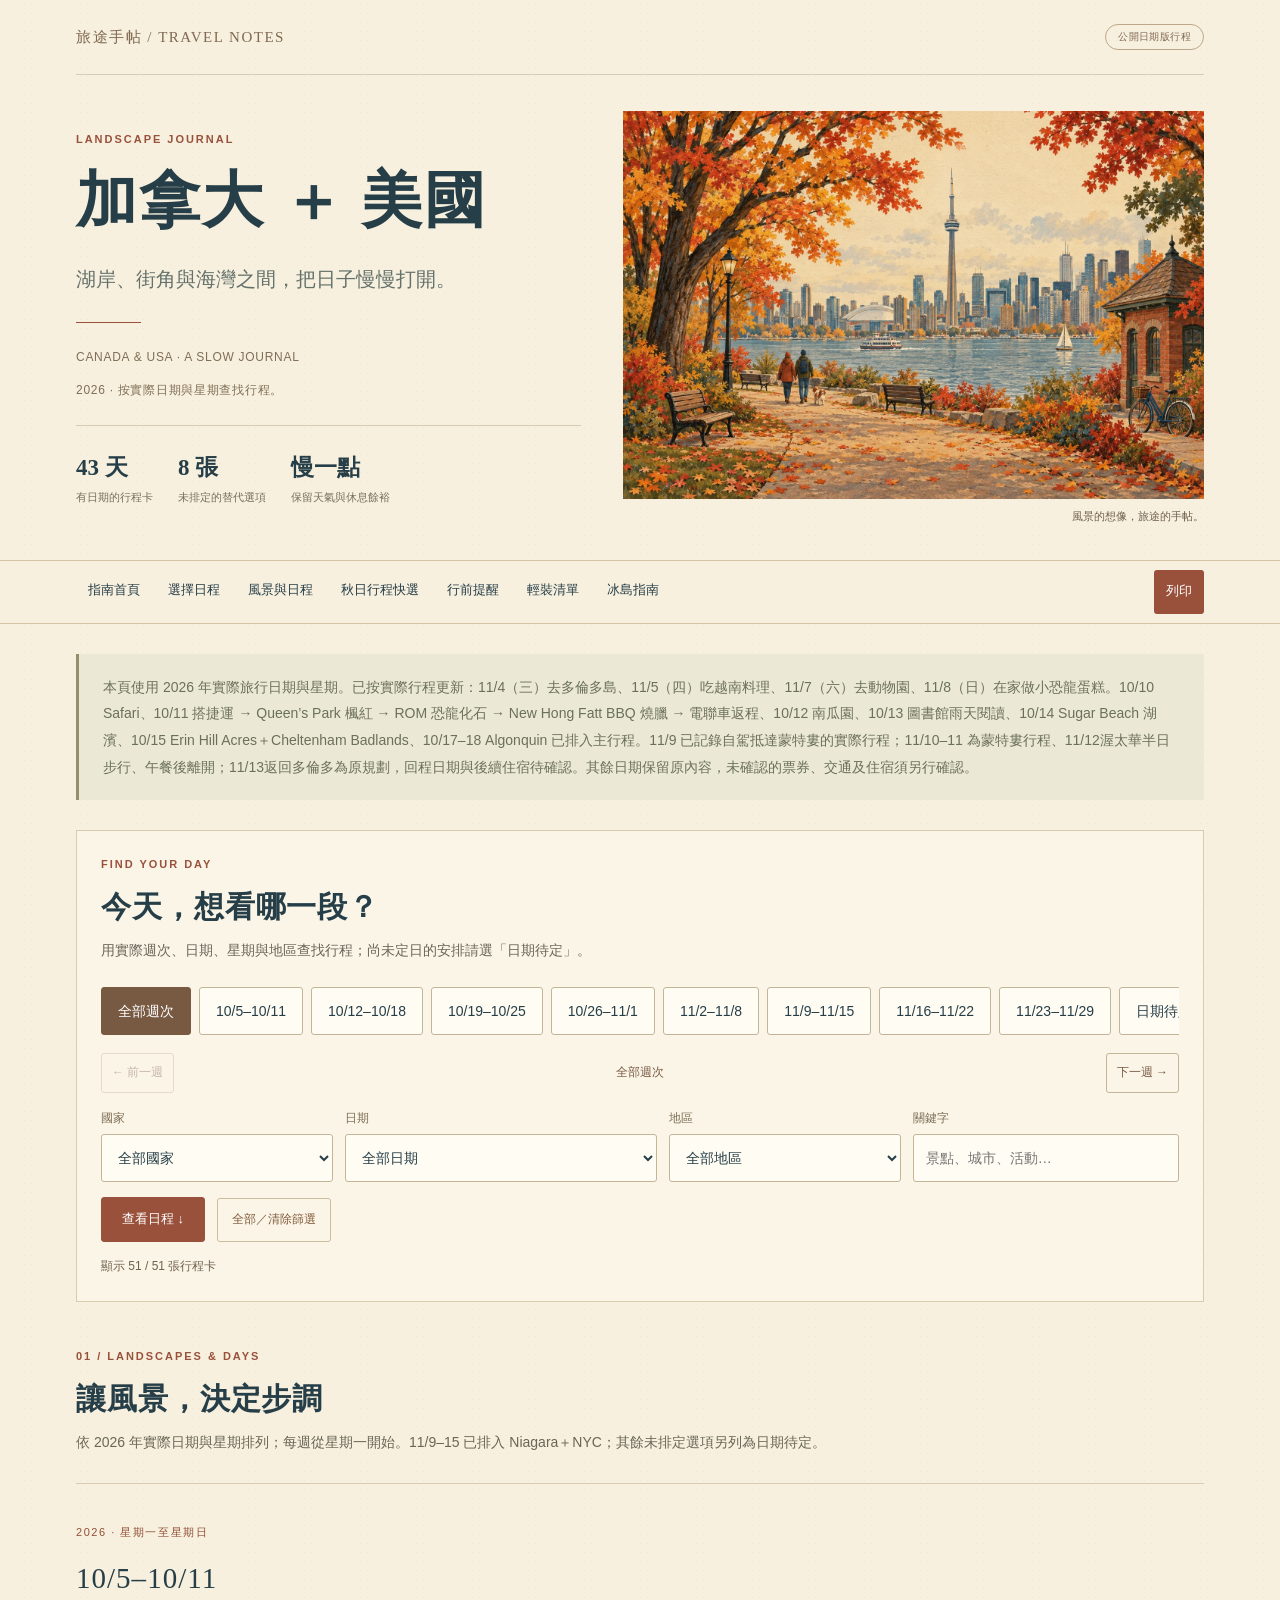
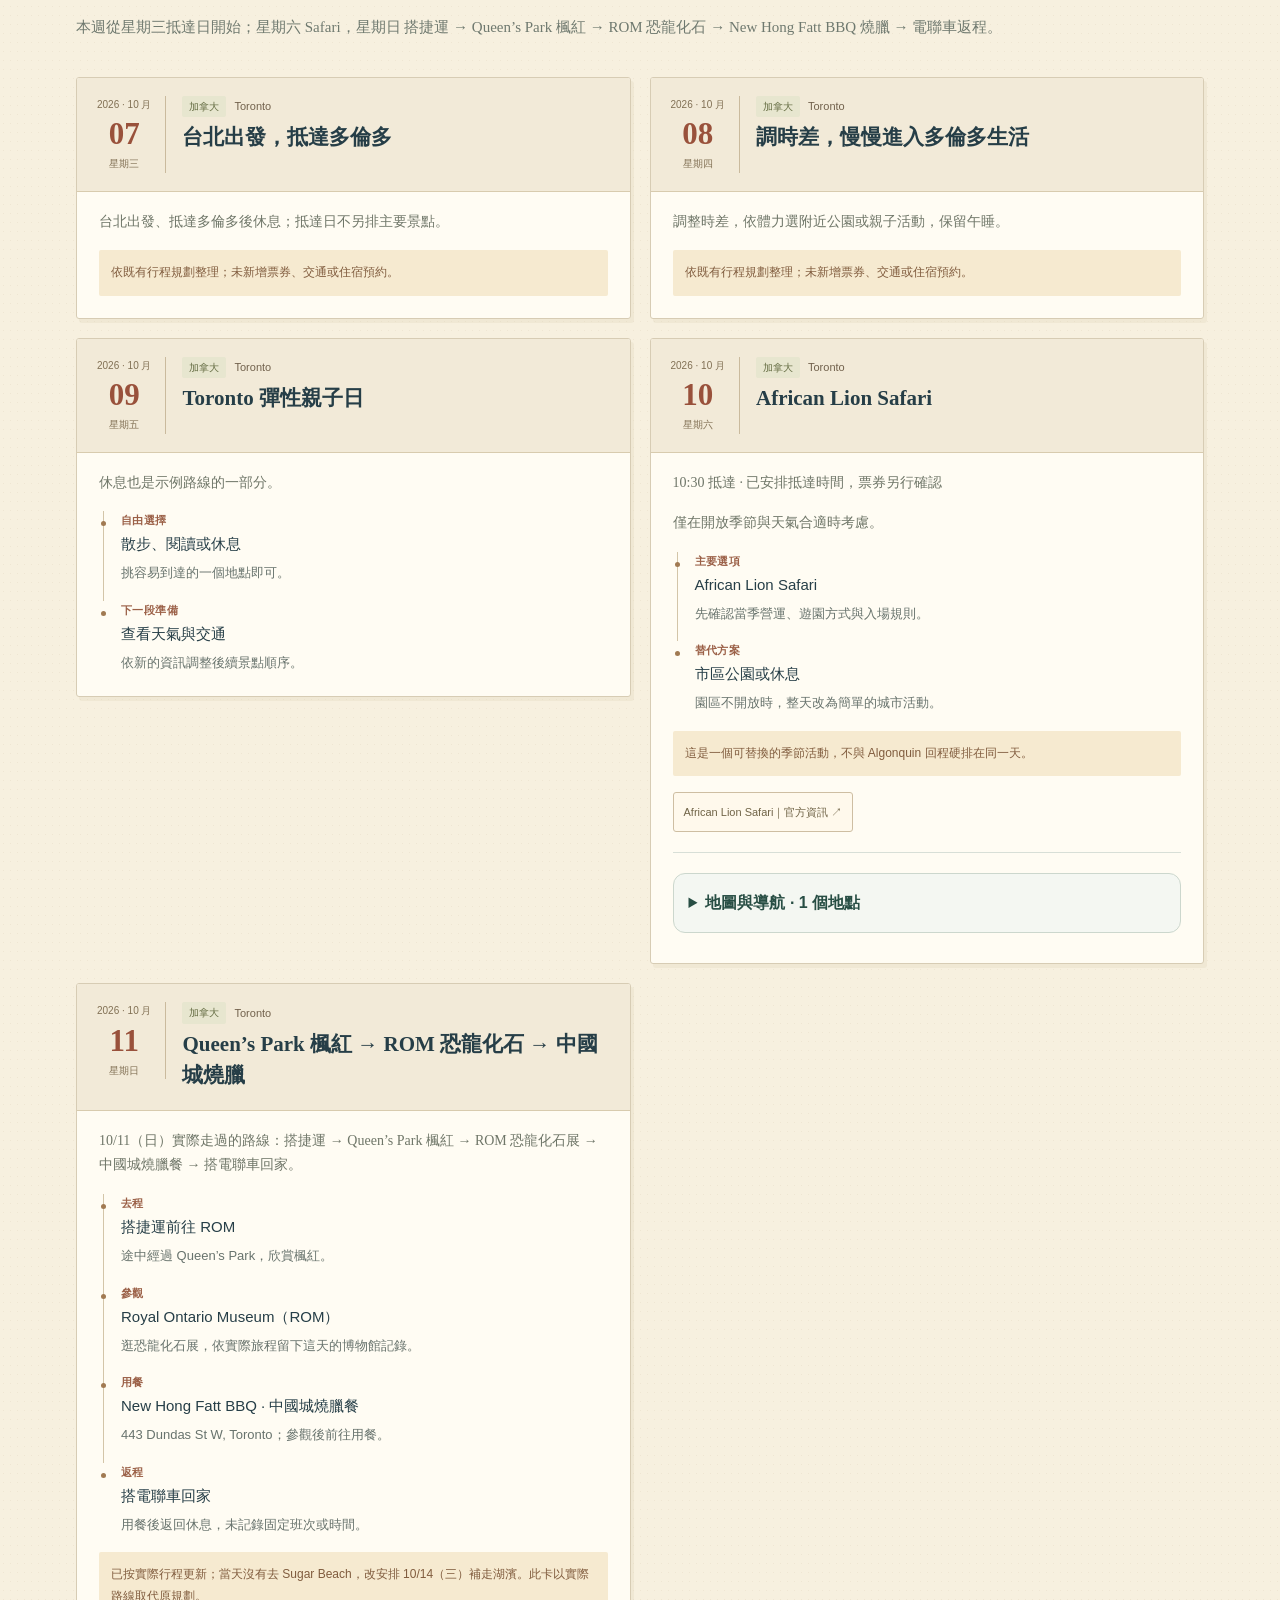
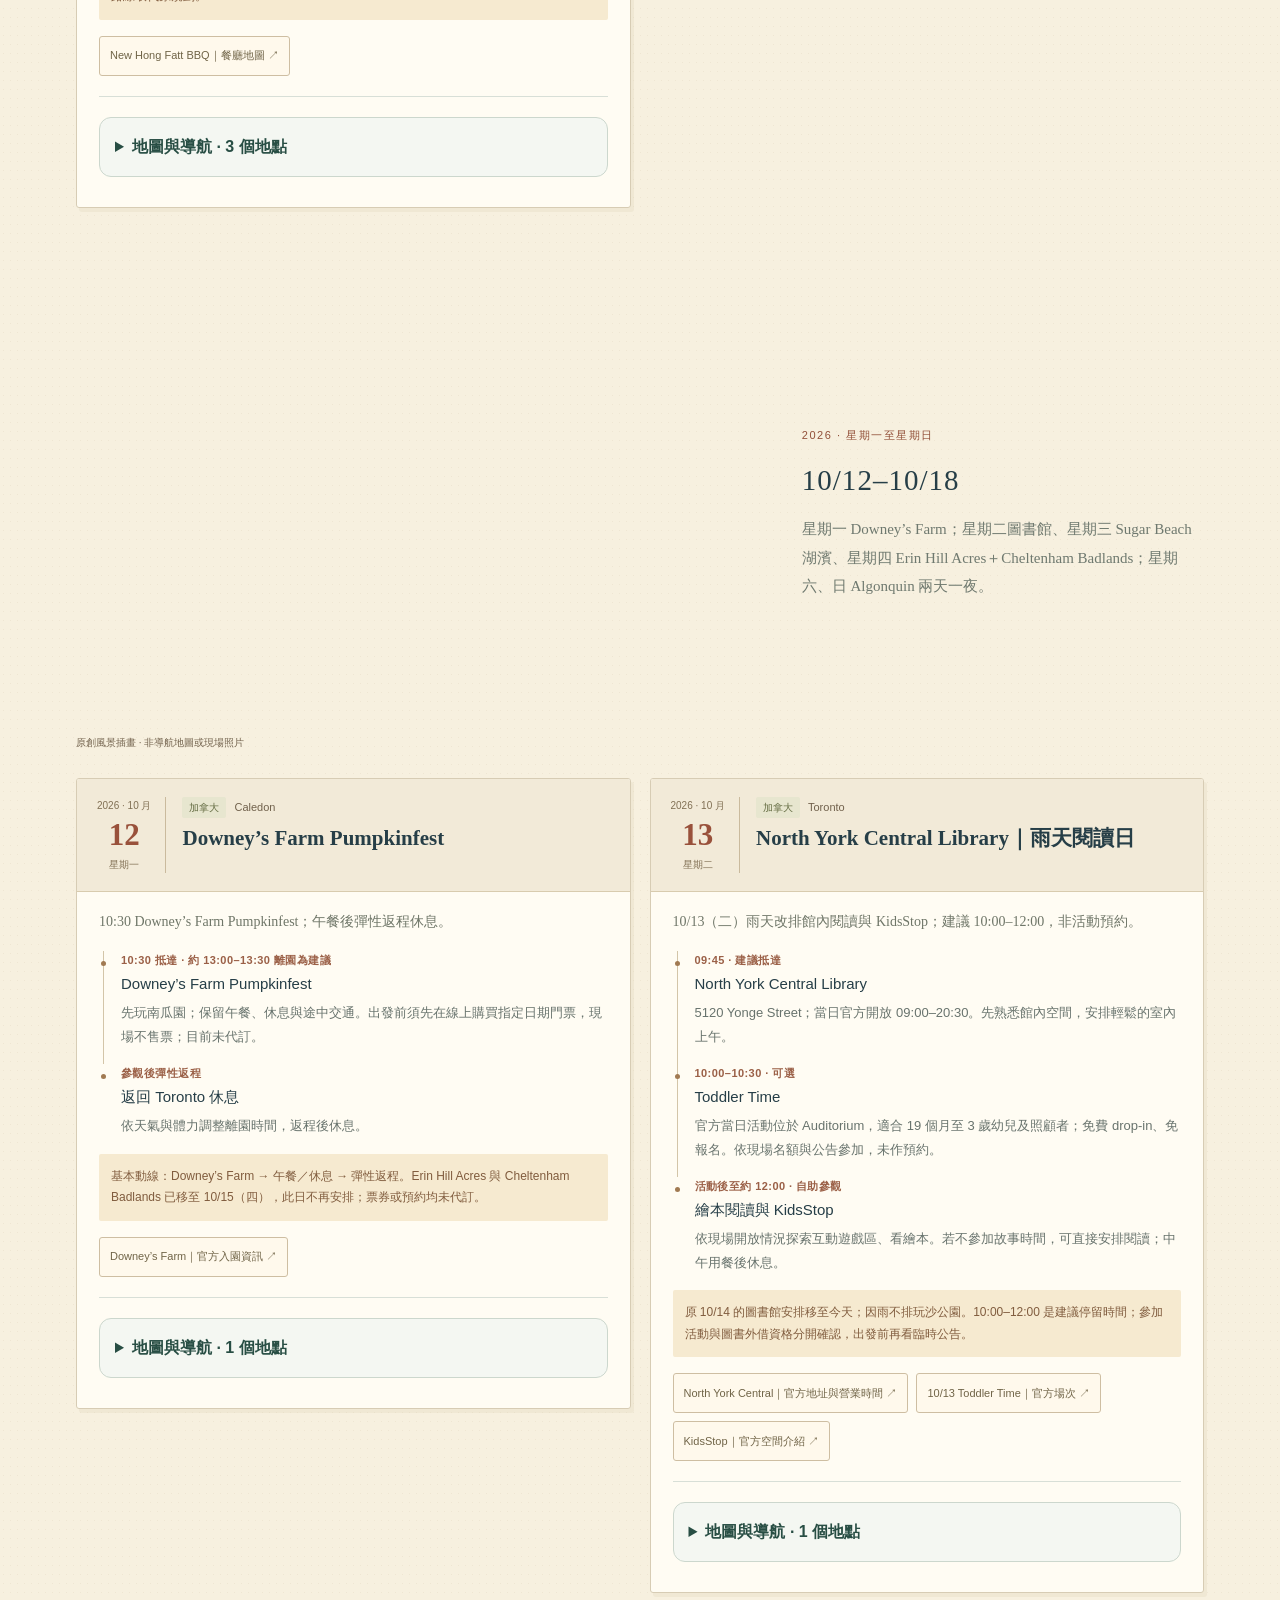
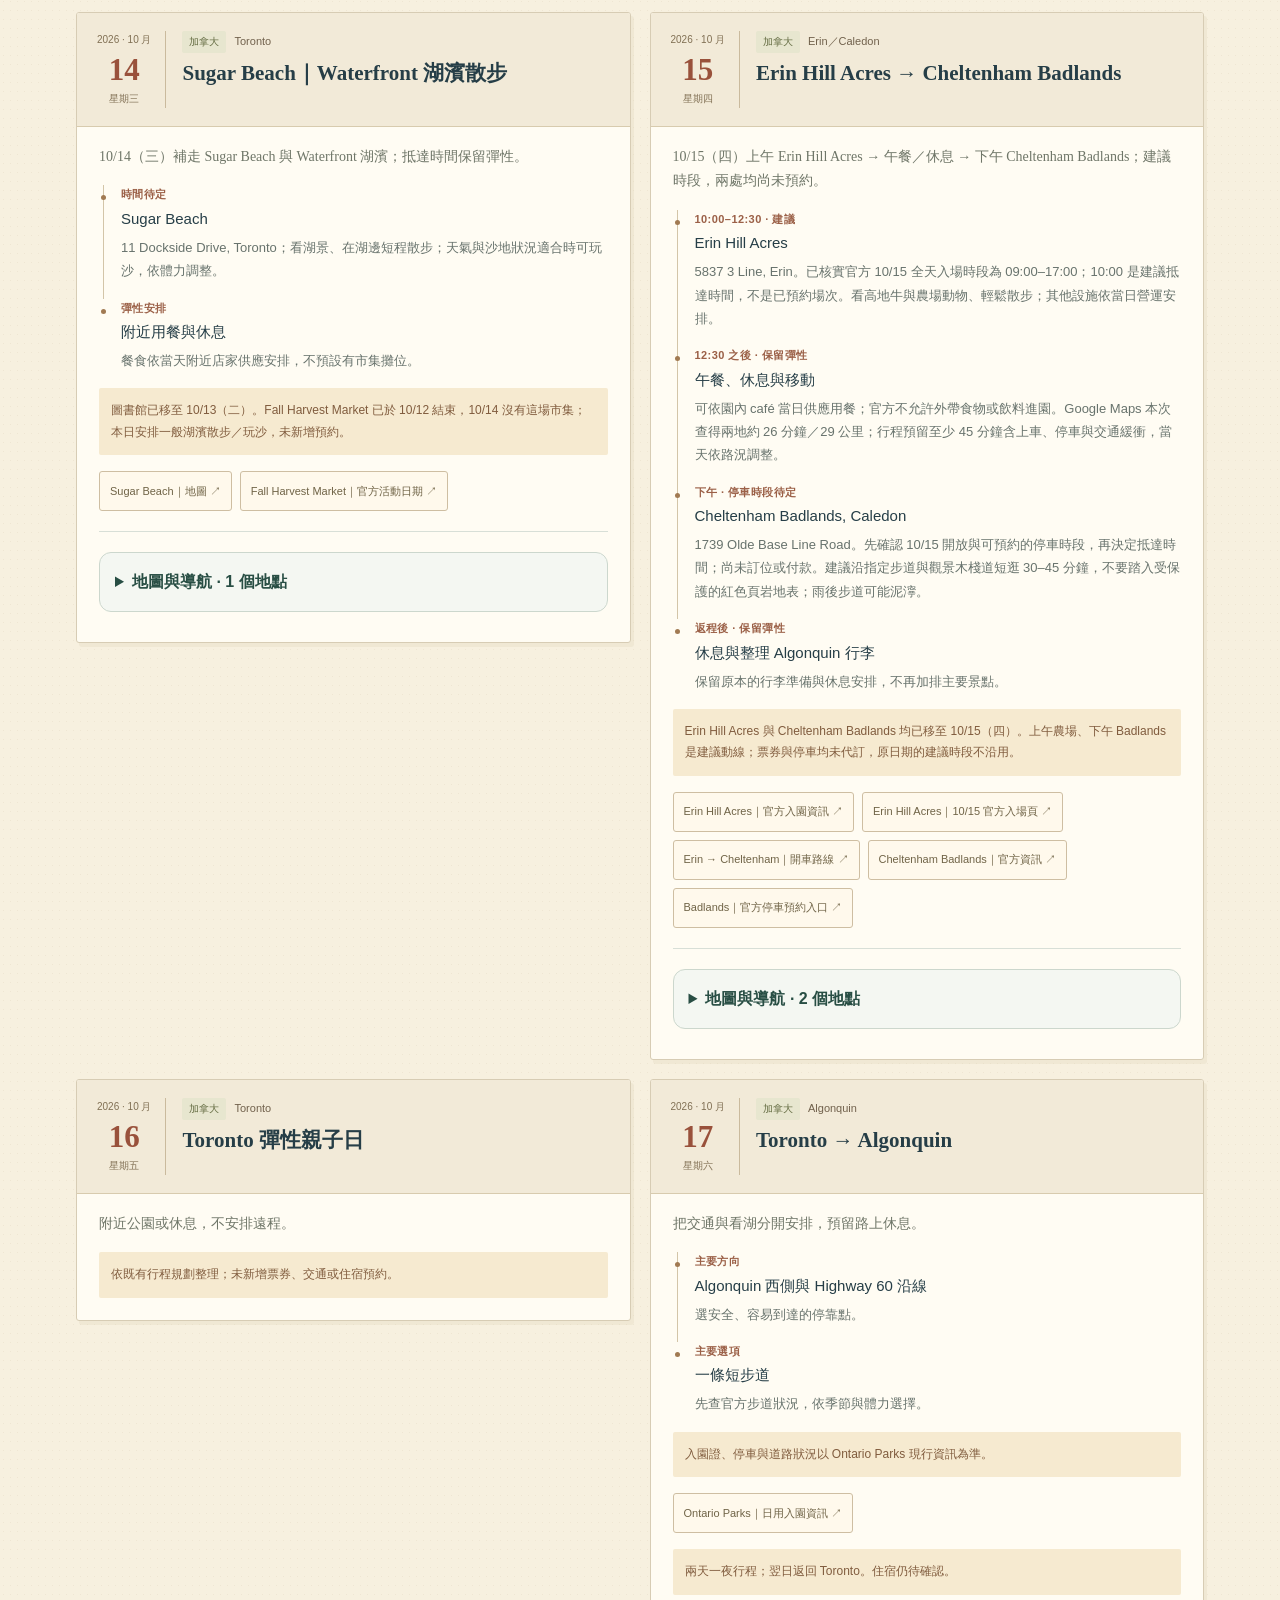
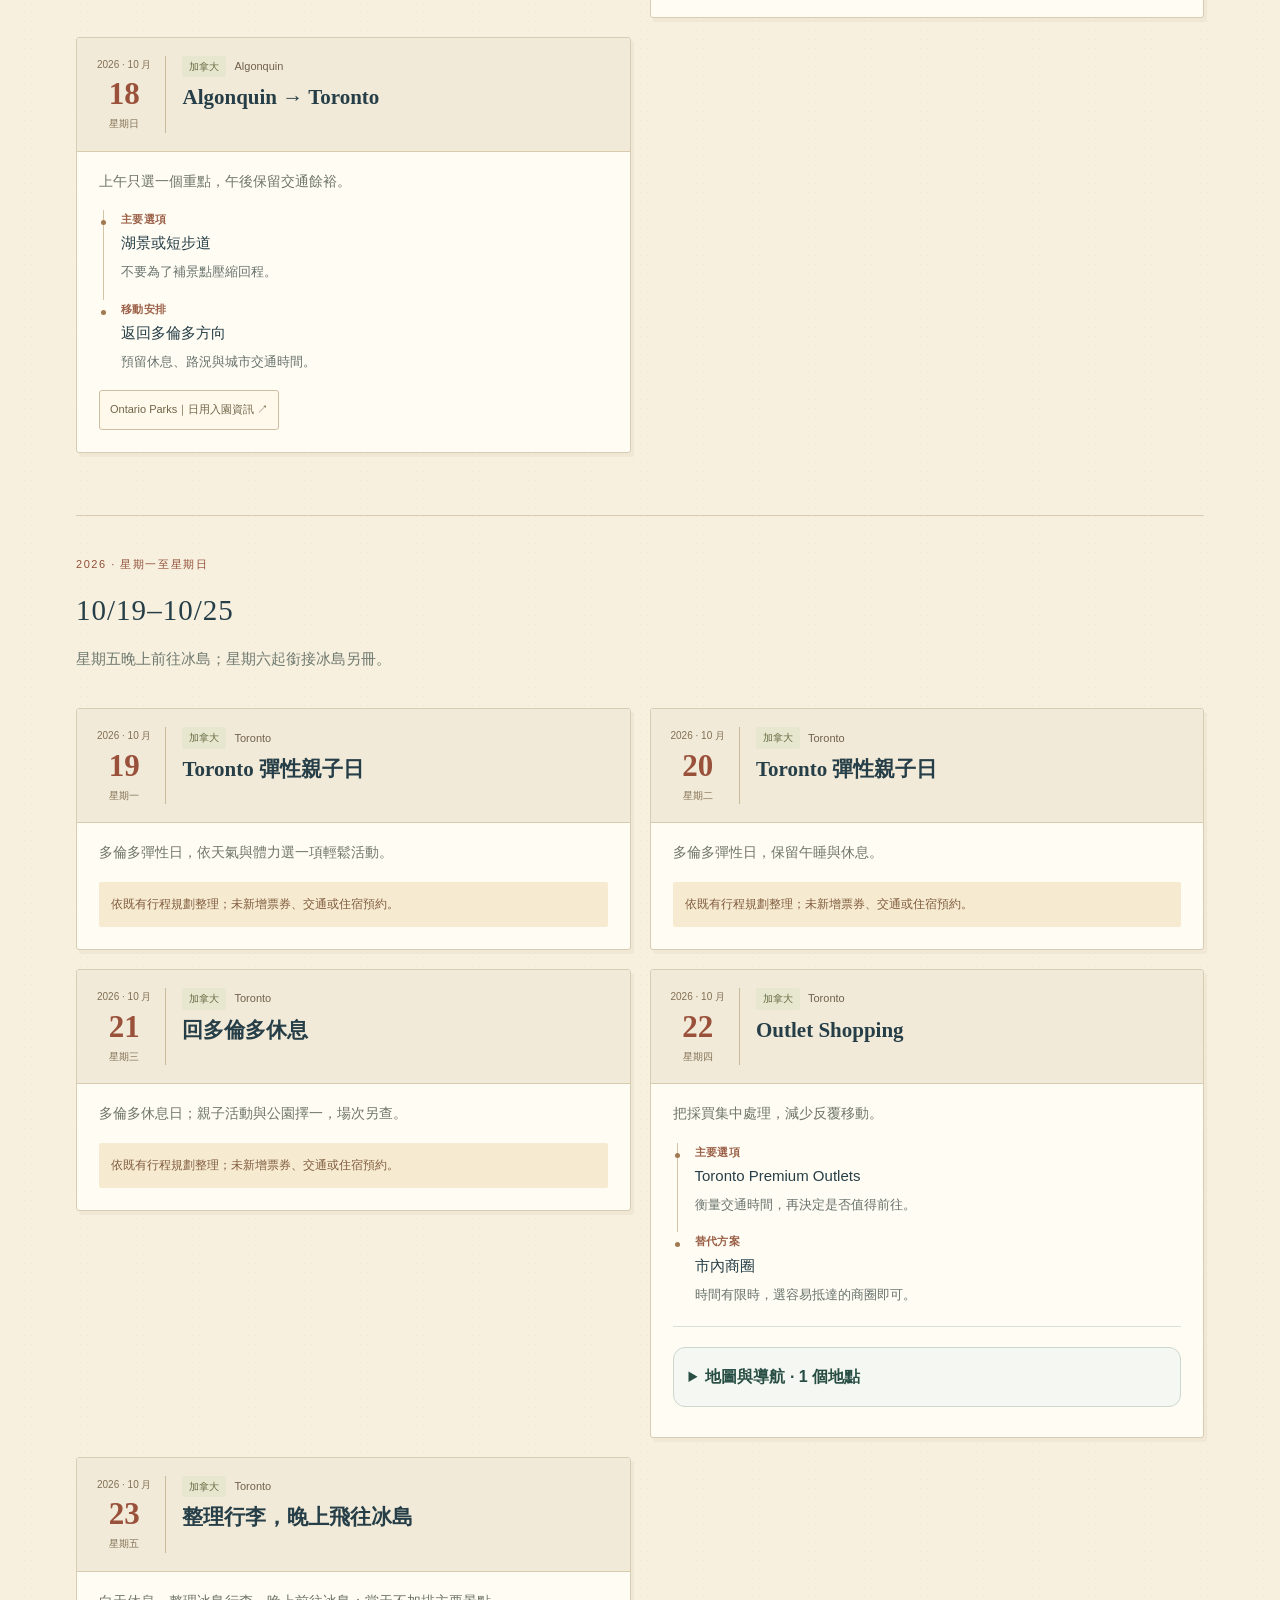
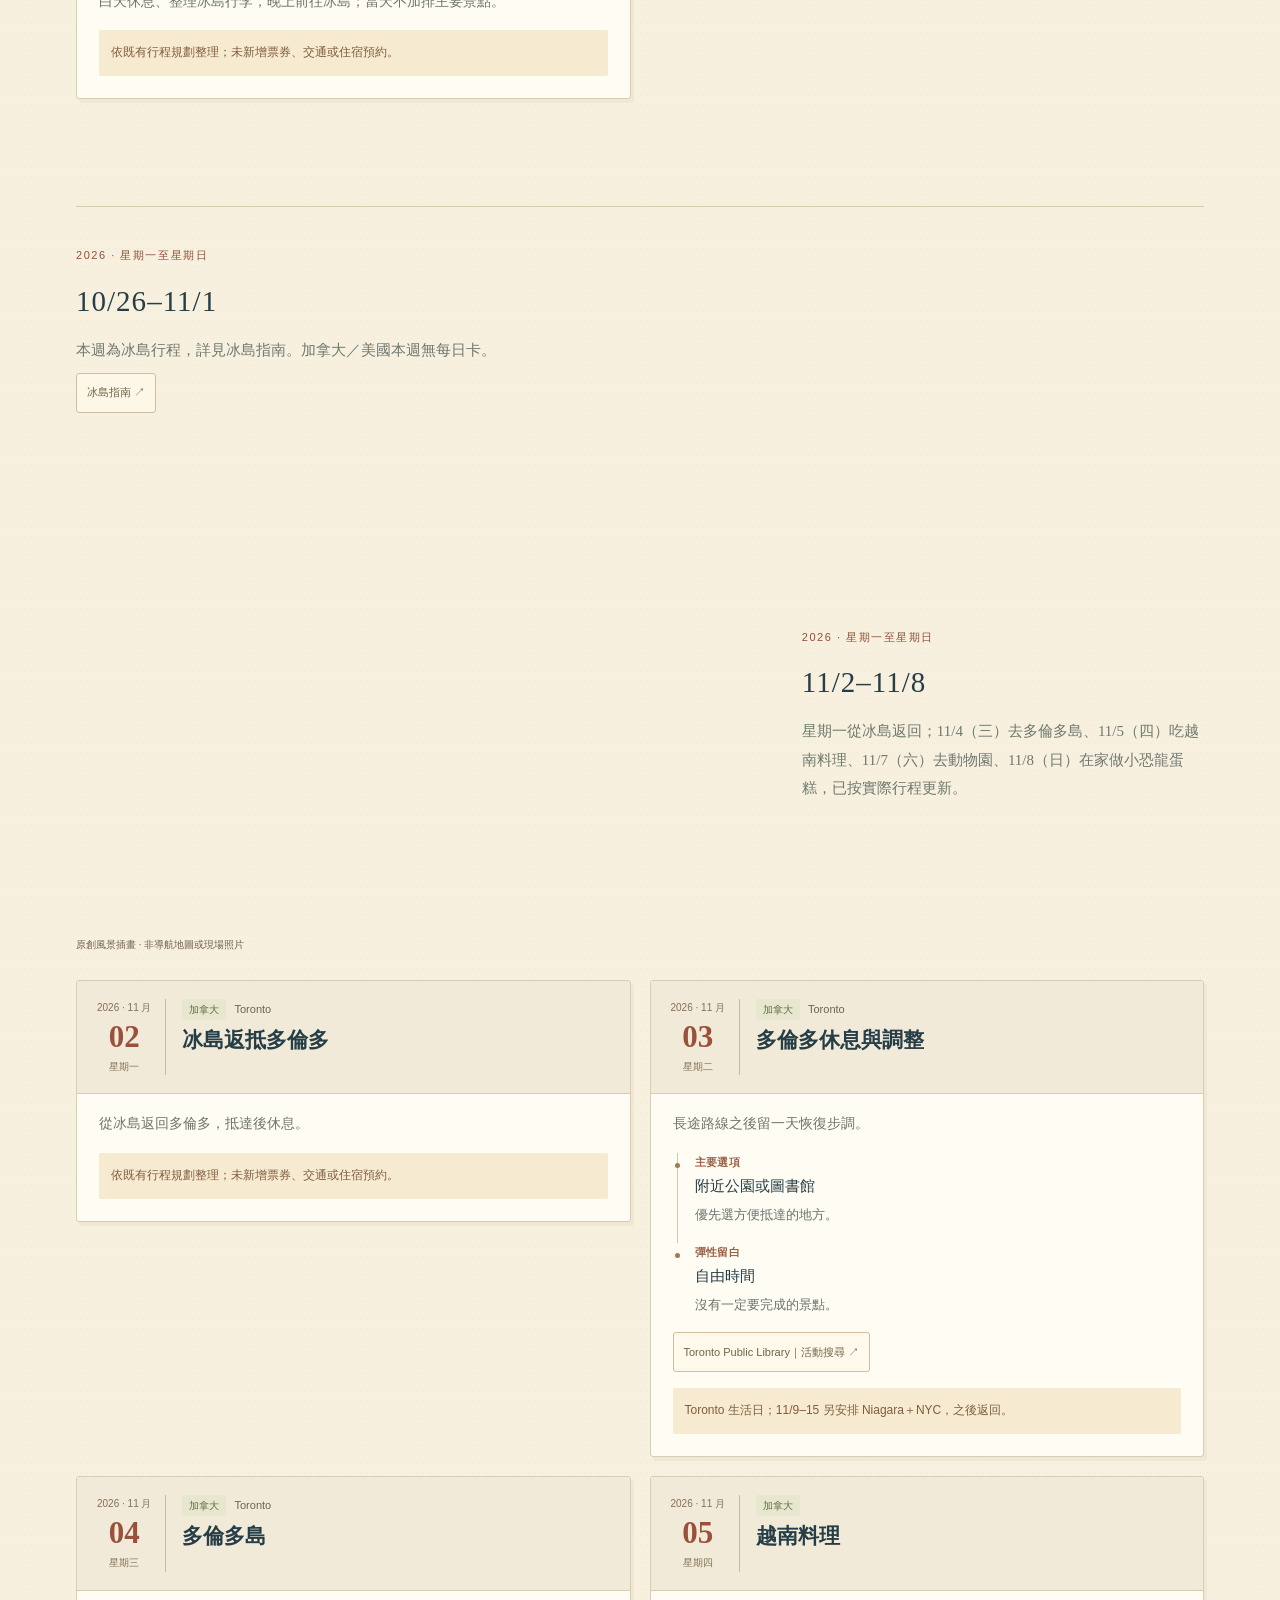
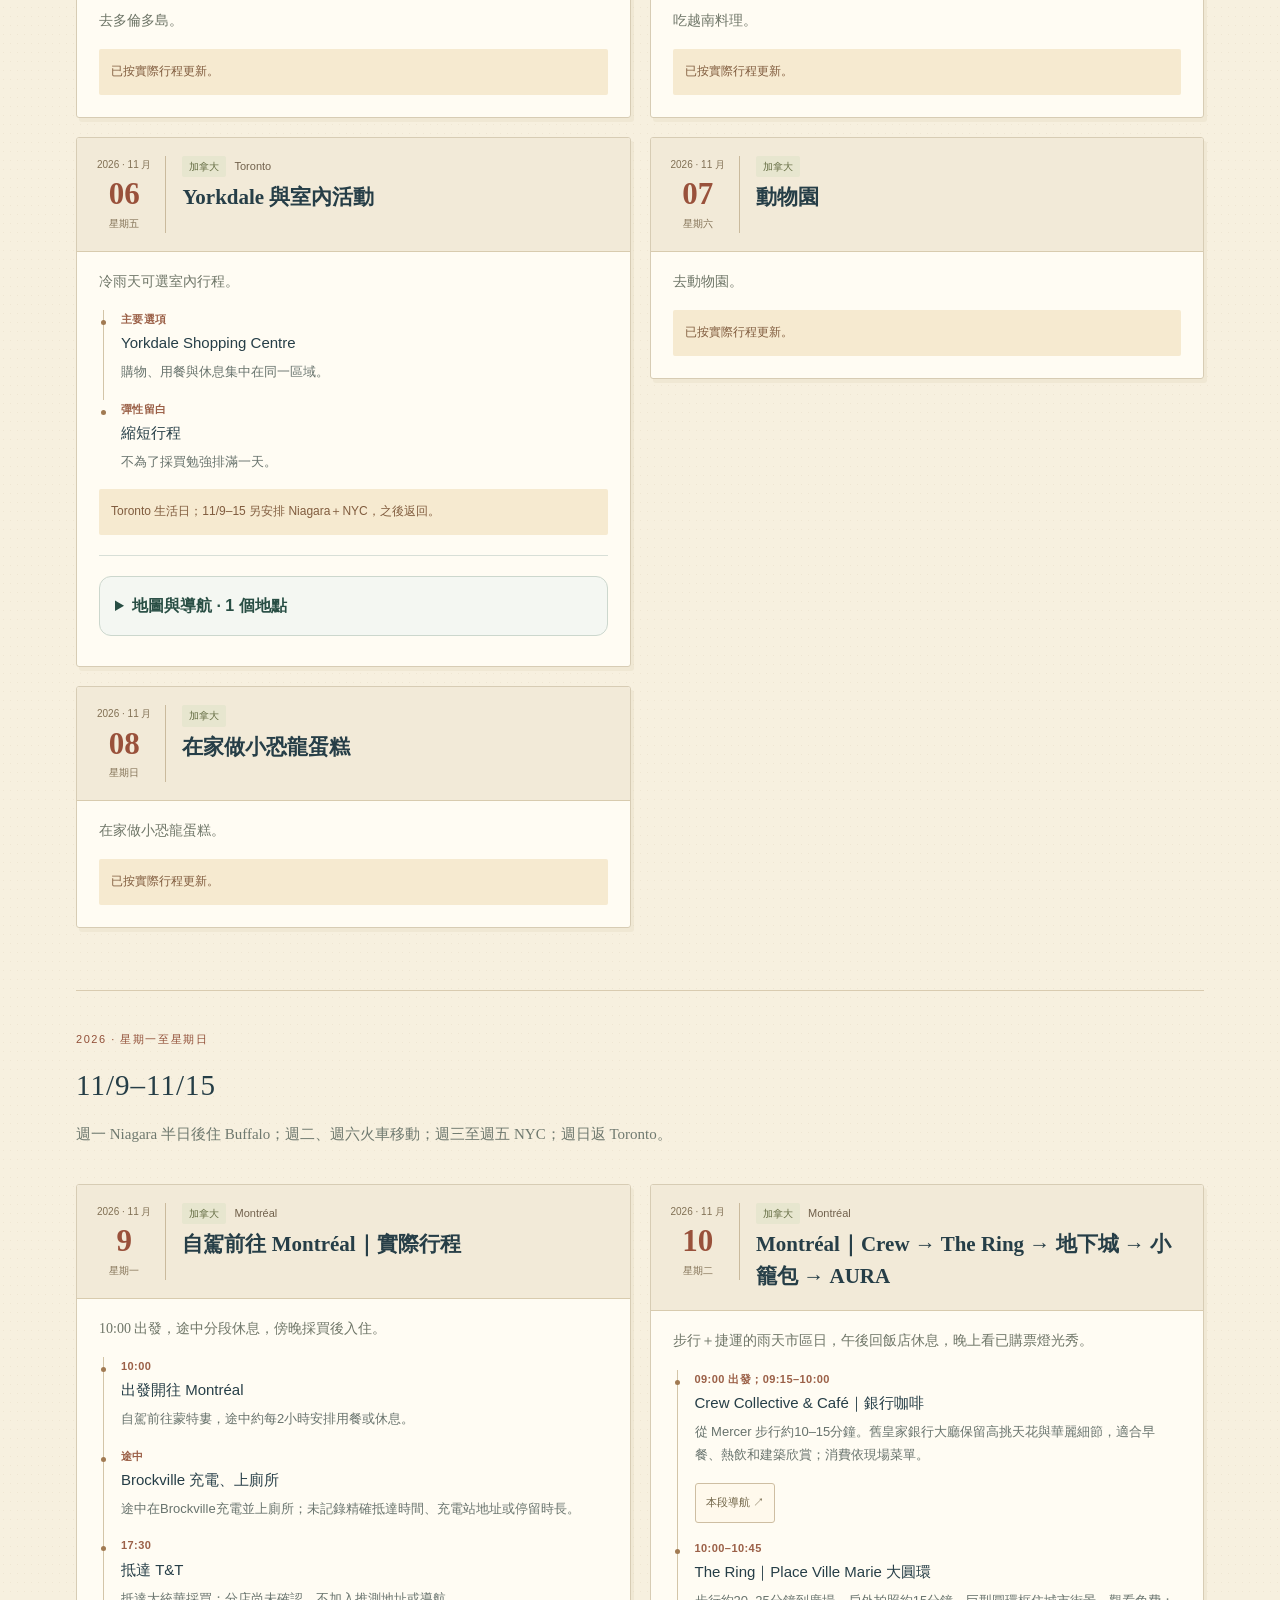
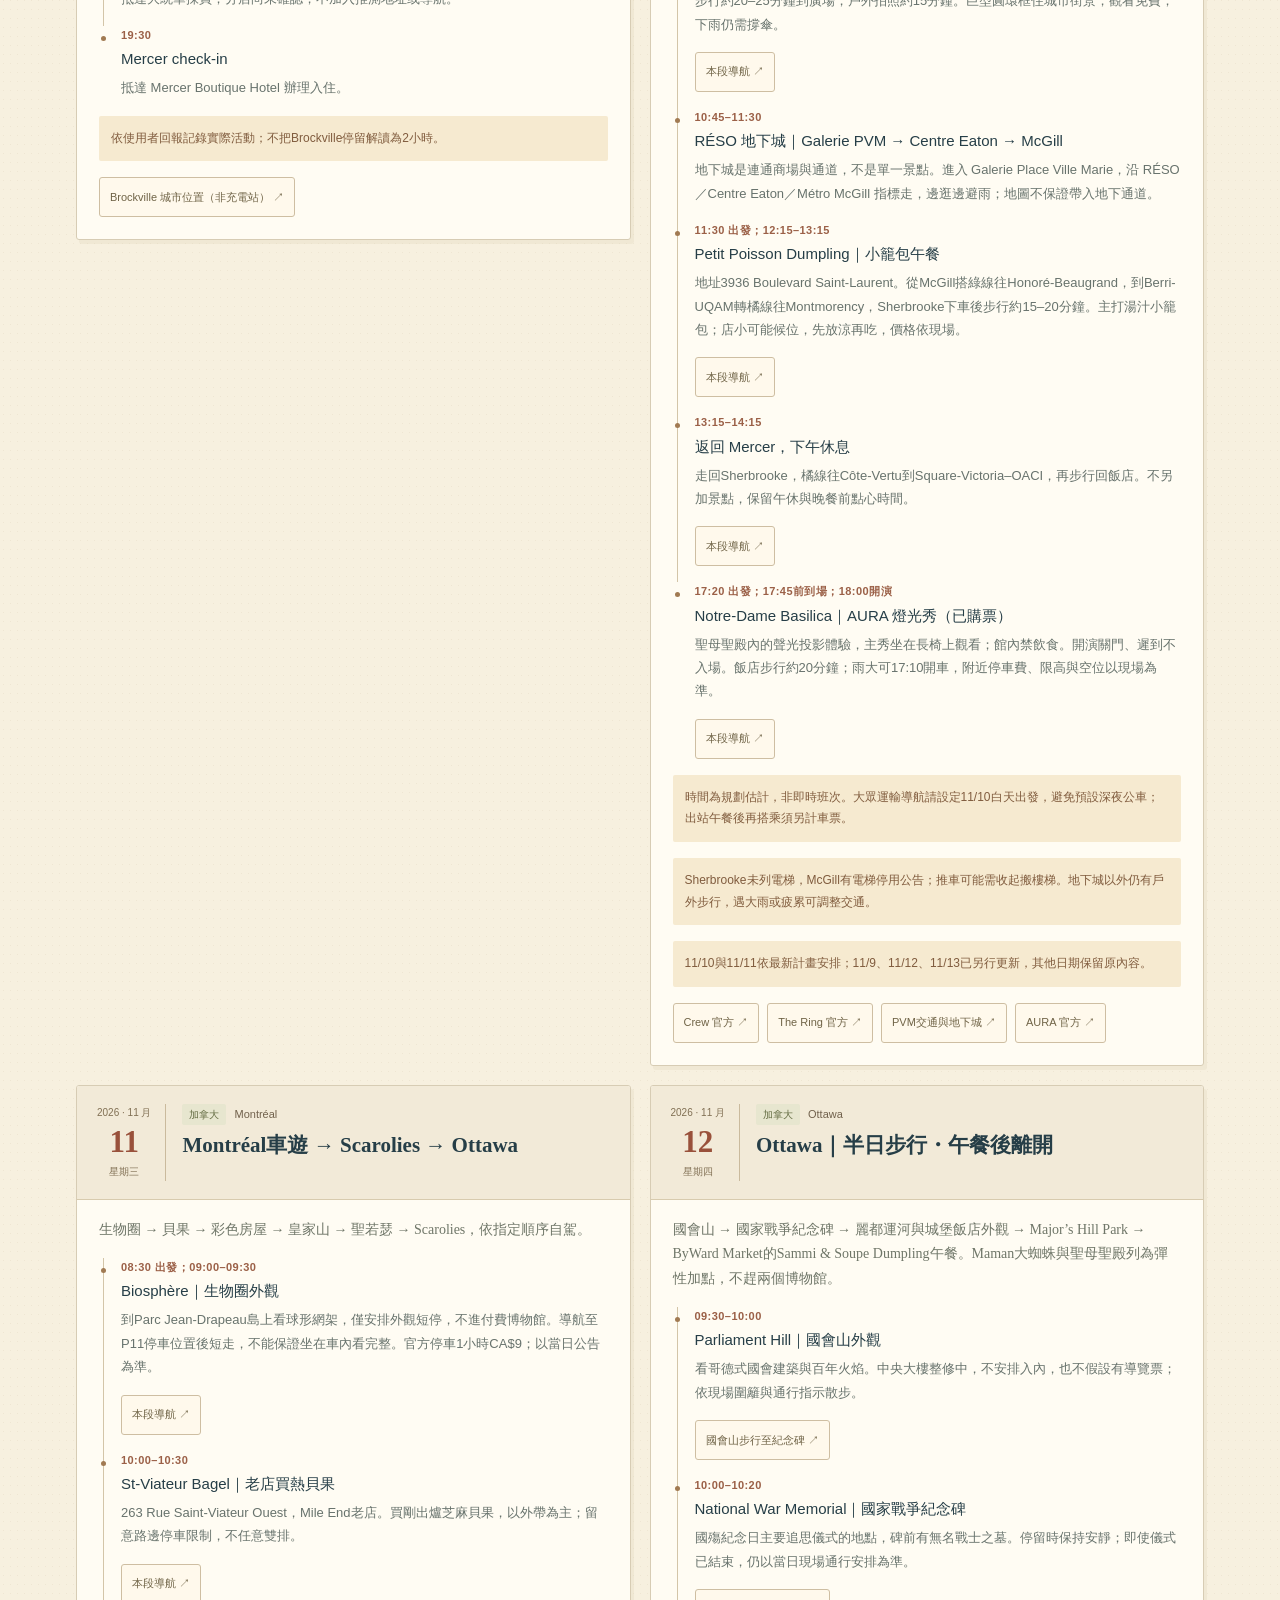
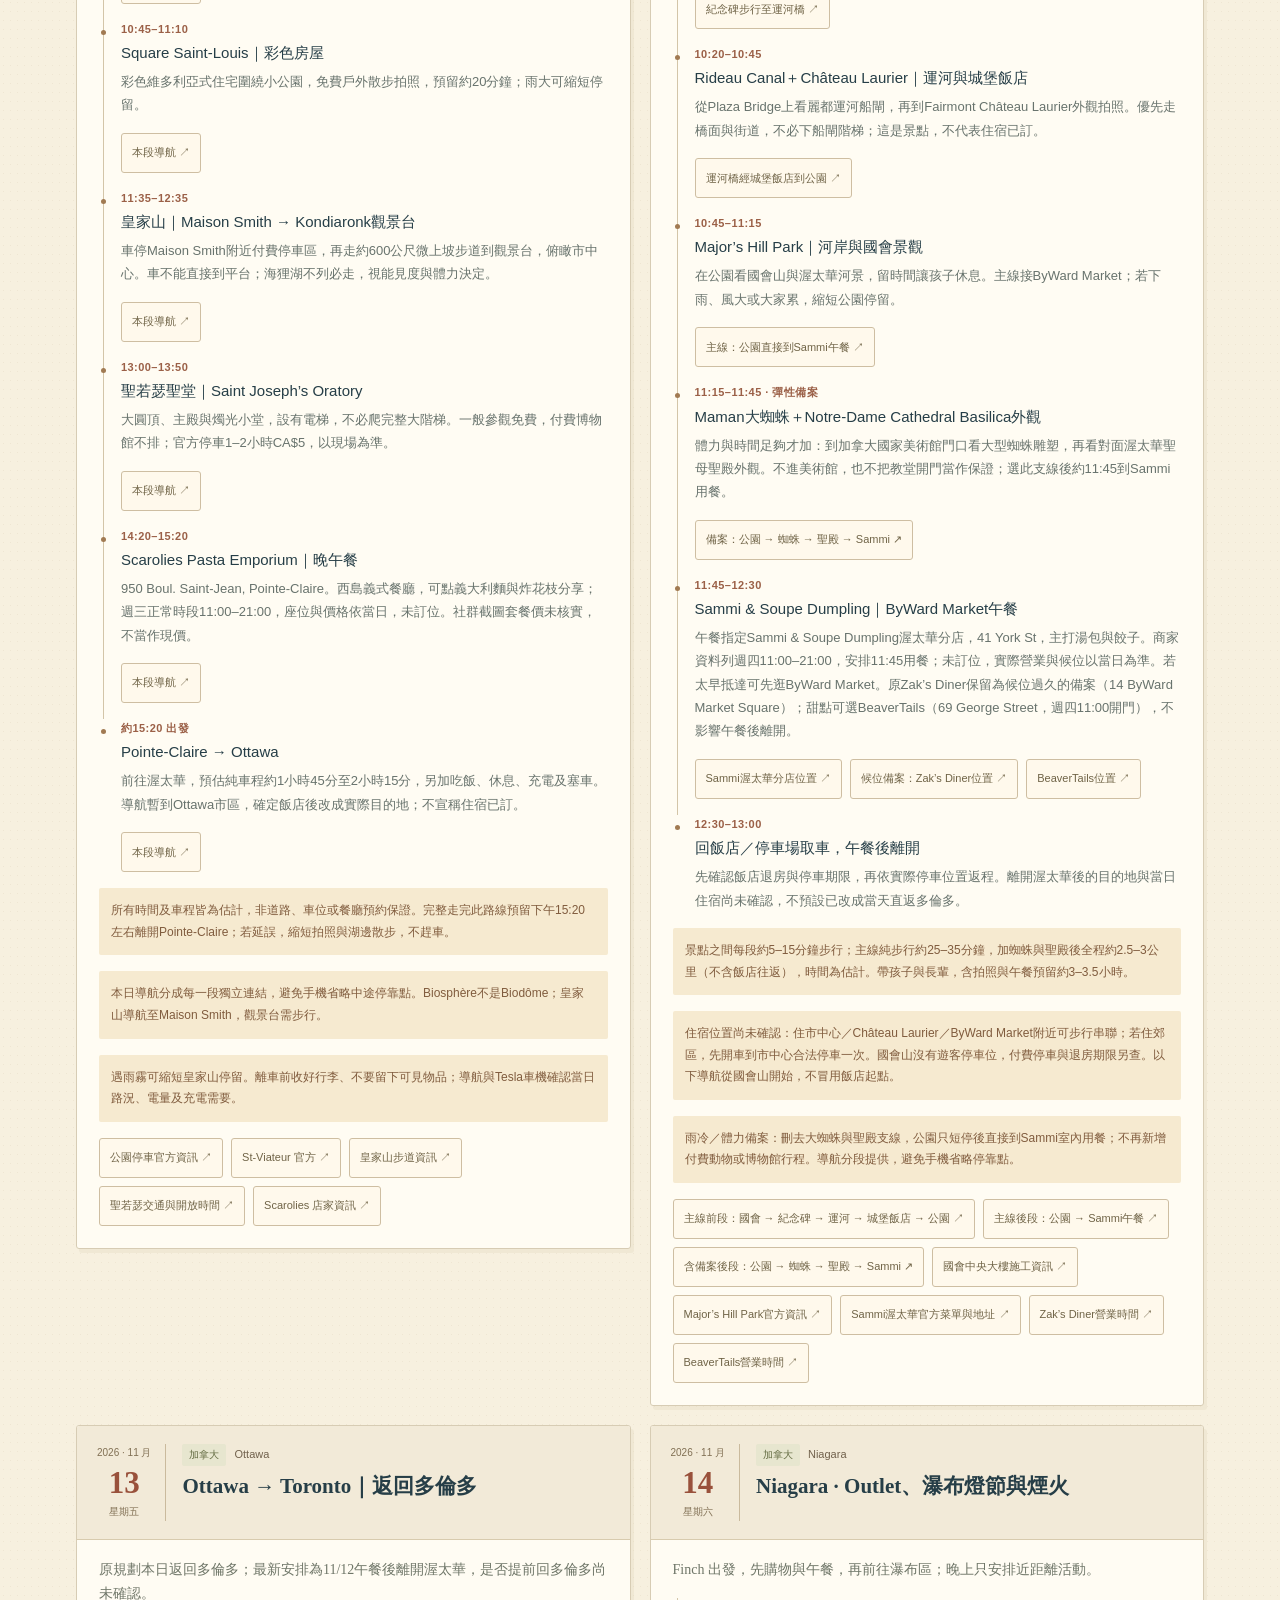
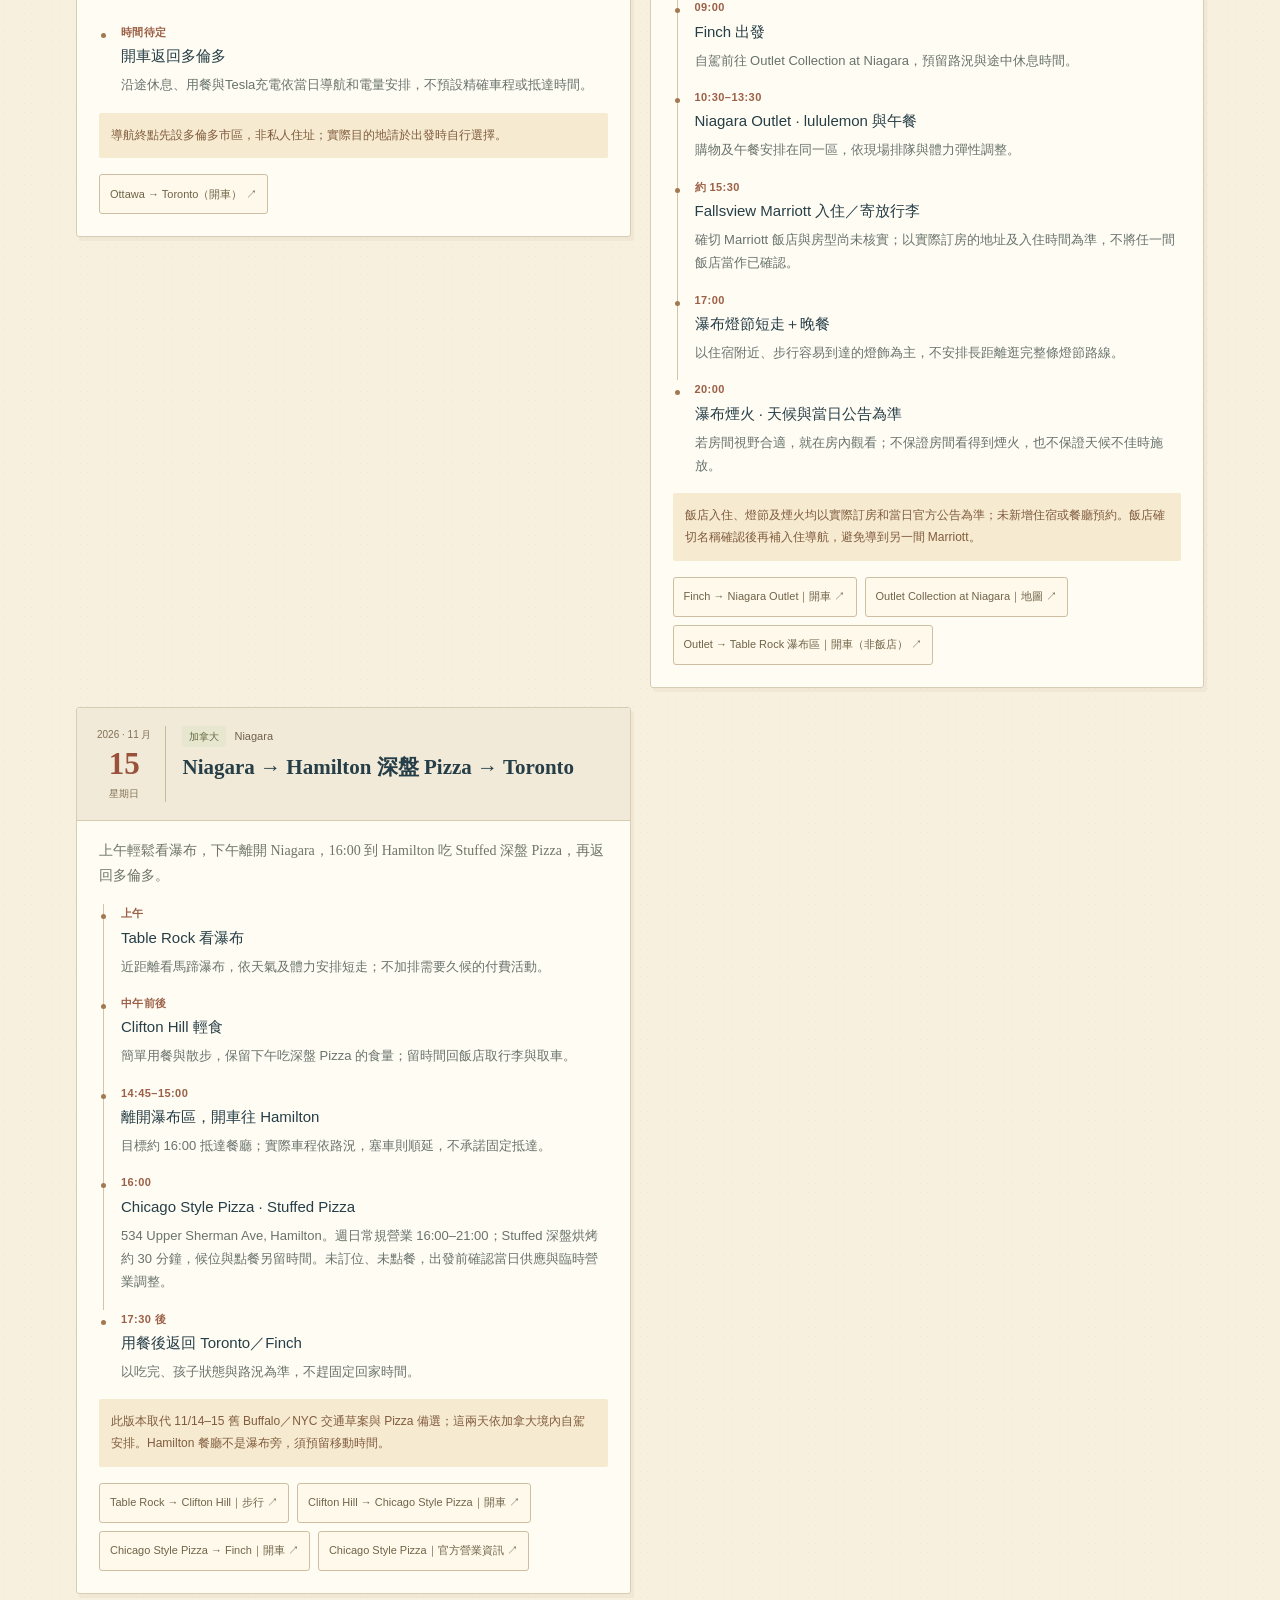
==== canada.html @ 225f6141 "Add Aberdeen transit directions and official hotpot link" ====
<!DOCTYPE html>
<html lang="zh-Hant"><head><meta charset="utf-8"><meta name="viewport" content="width=device-width,initial-scale=1"><meta name="color-scheme" content="light"><meta name="referrer" content="no-referrer"><meta http-equiv="Content-Security-Policy" content="default-src 'none'; style-src 'self'; script-src 'self'; img-src 'self'; connect-src 'none'; form-action 'none'; base-uri 'none'; object-src 'none'; frame-src https://maps.google.com https://www.google.com"><title>加拿大 ＋ 美國｜旅途手帖</title><meta name="description" content="加拿大與美國行程，按實際日期、星期及待定安排呈現。"><link rel="stylesheet" href="assets/site.css?v=20261011-map1"></head><body data-guide="canada" data-calendar="true"><a class="skip" href="#days">跳到每日行程</a><header class="wrap"><div class="masthead"><a href="index.html">旅途手帖 / TRAVEL NOTES</a><span class="privacy">公開日期版行程</span></div><div class="hero"><div><p class="eyebrow">LANDSCAPE JOURNAL</p><h1>加拿大 ＋ 美國</h1><p class="hero-sub">湖岸、街角與海灣之間，把日子慢慢打開。</p><div class="cover-rule"></div><p class="cover-caption">CANADA &amp; USA · A SLOW JOURNAL</p><p class="period">2026 · 按實際日期與星期查找行程。</p><div class="metrics"><div><b>43 天</b><span>有日期的行程卡</span></div><div><b>8 張</b><span>未排定的替代選項</span></div><div><b>慢一點</b><span>保留天氣與休息餘裕</span></div></div></div><figure class="cover-illustration"><img src="assets/canada-1.webp" alt="加拿大 ＋ 美國原創旅行風景插畫" width="1536" height="1024" fetchpriority="high" decoding="async"><figcaption>風景的想像，旅途的手帖。</figcaption></figure></div></header><nav class="topnav" aria-label="手帖導覽"><div class="wrap nav-inner"><a href="index.html">指南首頁</a><a href="#finder">選擇日程</a><a href="#days">風景與日程</a><a href="#seasonal-two-days">秋日行程快選</a><a href="#notes">行前提醒</a><a href="#packing">輕裝清單</a><a href="iceland.html">冰島指南</a><button id="print" type="button">列印</button></div></nav><main class="wrap"><p class="intro-note">本頁使用 2026 年實際旅行日期與星期。已按實際行程更新：11/4（三）去多倫多島、11/5（四）吃越南料理、11/7（六）去動物園、11/8（日）在家做小恐龍蛋糕。10/10 Safari、10/11 搭捷運 → Queen’s Park 楓紅 → ROM 恐龍化石 → New Hong Fatt BBQ 燒臘 → 電聯車返程、10/12 南瓜園、10/13 圖書館雨天閱讀、10/14 Sugar Beach 湖濱、10/15 Erin Hill Acres＋Cheltenham Badlands、10/17–18 Algonquin 已排入主行程。11/9 已記錄自駕抵達蒙特婁的實際行程；11/10–11 為蒙特婁行程、11/12渥太華半日步行、午餐後離開；11/13返回多倫多為原規劃，回程日期與後續住宿待確認。其餘日期保留原內容，未確認的票券、交通及住宿須另行確認。</p><noscript><p class="callout">完整指南可直接閱讀；篩選與清單勾選保存需要啟用 JavaScript。</p></noscript><section id="finder" class="finder"><div class="section-head"><div><p class="eyebrow">FIND YOUR DAY</p><h2>今天，想看哪一段？</h2><p class="section-desc">用實際週次、日期、星期與地區查找行程；尚未定日的安排請選「日期待定」。</p></div></div><div class="week-chips" aria-label="相對週次"><button class="week-chip" type="button" data-week="all" data-label="全部週次" aria-pressed="true">全部週次</button><button class="week-chip" type="button" data-week="2026-10-05" data-label="10/5–10/11" aria-pressed="false">10/5–10/11</button><button class="week-chip" type="button" data-week="2026-10-12" data-label="10/12–10/18" aria-pressed="false">10/12–10/18</button><button class="week-chip" type="button" data-week="2026-10-19" data-label="10/19–10/25" aria-pressed="false">10/19–10/25</button><button class="week-chip" type="button" data-week="2026-10-26" data-label="10/26–11/1" aria-pressed="false">10/26–11/1</button><button class="week-chip" type="button" data-week="2026-11-02" data-label="11/2–11/8" aria-pressed="false">11/2–11/8</button><button class="week-chip" type="button" data-week="2026-11-09" data-label="11/9–11/15" aria-pressed="false">11/9–11/15</button><button class="week-chip" type="button" data-week="2026-11-16" data-label="11/16–11/22" aria-pressed="false">11/16–11/22</button><button class="week-chip" type="button" data-week="2026-11-23" data-label="11/23–11/29" aria-pressed="false">11/23–11/29</button><button class="week-chip" type="button" data-week="pending" data-label="日期待定" aria-pressed="false">日期待定</button></div><div class="week-controls"><button id="prev-week" type="button">← 前一週</button><span id="active-week">全部週次</span><button id="next-week" type="button">下一週 →</button></div><div class="filters"><label>國家<select id="country"><option value="all">全部國家</option><option value="加拿大">加拿大</option><option value="美國">美國</option></select></label><label>日期<select id="day"><option value="all">全部日期</option><option value="2026-10-07">10/7（三） · 台北出發，抵達多倫多</option><option value="2026-10-08">10/8（四） · 調時差，慢慢進入多倫多生活</option><option value="2026-10-09">10/9（五） · Toronto 彈性親子日</option><option value="2026-10-10">10/10（六） · African Lion Safari</option><option value="2026-10-11">10/11（日） · Queen’s Park 楓紅 → ROM 恐龍化石 → 中國城燒臘</option><option value="2026-10-12">10/12（一） · Downey’s Farm Pumpkinfest</option><option value="2026-10-13">10/13（二） · North York Central Library｜雨天閱讀日</option><option value="2026-10-14">10/14（三） · Sugar Beach｜Waterfront 湖濱散步</option><option value="2026-10-15">10/15（四） · Erin Hill Acres → Cheltenham Badlands</option><option value="2026-10-16">10/16（五） · Toronto 彈性親子日</option><option value="2026-10-17">10/17（六） · Toronto → Algonquin</option><option value="2026-10-18">10/18（日） · Algonquin → Toronto</option><option value="2026-10-19">10/19（一） · Toronto 彈性親子日</option><option value="2026-10-20">10/20（二） · Toronto 彈性親子日</option><option value="2026-10-21">10/21（三） · 回多倫多休息</option><option value="2026-10-22">10/22（四） · Outlet Shopping</option><option value="2026-10-23">10/23（五） · 整理行李，晚上飛往冰島</option><option value="2026-11-02">11/2（一） · 冰島返抵多倫多</option><option value="2026-11-03">11/3（二） · 多倫多休息與調整</option><option value="2026-11-04">11/4（三） · 多倫多島</option><option value="2026-11-05">11/5（四） · 越南料理</option><option value="2026-11-06">11/6（五） · Yorkdale 與室內活動</option><option value="2026-11-07">11/7（六） · 動物園</option><option value="2026-11-08">11/8（日） · 在家做小恐龍蛋糕</option><option value="2026-11-09">11/9（一） · 自駕前往 Montréal（實際）</option><option value="2026-11-10">11/10（二） · Montréal · Crew、The Ring、小籠包與AURA</option><option value="2026-11-11">11/11（三） · Montréal車遊、Scarolies → Ottawa</option><option value="2026-11-12">11/12（四） · Ottawa半日步行＋Sammi午餐</option><option value="2026-11-13">11/13（五） · Ottawa → Toronto</option><option value="2026-11-14">11/14（六） · Niagara · Outlet、瀑布燈節與煙火</option><option value="2026-11-15">11/15（日） · Niagara → Hamilton 深盤 Pizza → Toronto</option><option value="2026-11-16">11/16（一） · 整理大行李，準備西行</option><option value="2026-11-17">11/17（二） · 暫定 · Distillery Winter Village</option><option value="2026-11-18">11/18（三） · Toronto 自由慢遊 · 晴雨擇一</option><option value="2026-11-19">11/19（四） · Toronto 親子留白與出發準備</option><option value="2026-11-20">11/20（五） · 暫定 · Harbourfront 小火車與點燈</option><option value="2026-11-21">11/21（六） · Toronto · 行程待定</option><option value="2026-11-22">11/22（日） · 多倫多聖誕老人遊行</option><option value="2026-11-23">11/23（一） · Toronto · 行程待定</option><option value="2026-11-24">11/24（二） · AC185 · Toronto → Vancouver</option><option value="2026-11-25">11/25（三） · Vancouver 精華，晚上赴機場</option><option value="2026-11-26">11/26（四） · 凌晨從 Vancouver 起飛返台</option><option value="2026-11-27">11/27（五） · 抵達台北</option><option value="toronto-option-1">日期待定 · EarlyON 與公園生活日</option><option value="toronto-option-2">日期待定 · 水族館與 CN Tower 周邊</option><option value="toronto-option-3">日期待定 · 市區慢遊</option><option value="toronto-option-4">日期待定 · EarlyON 與室內 playground</option><option value="toronto-option-5">日期待定 · Outlet／大型採買</option><option value="toronto-option-6">日期待定 · 家庭自由日</option><option value="toronto-option-7">日期待定 · Toronto 慢遊</option><option value="blue-mountain-option">日期待定 · Blue Mountain 藍山一日遊</option></select></label><label>地區<select id="region"><option value="all">全部地區</option><option value="Algonquin">Algonquin</option><option value="Blue Mountain">Blue Mountain</option><option value="Buffalo">Buffalo</option><option value="Caledon">Caledon</option><option value="Montréal">Montréal</option><option value="Ottawa">Ottawa</option><option value="New York City">New York City</option><option value="Niagara">Niagara</option><option value="Toronto">Toronto</option><option value="Vancouver">Vancouver</option><option value="跨境交通">跨境交通</option></select></label><label class="search">關鍵字<input id="search" type="search" placeholder="景點、城市、活動…" autocomplete="off"></label></div><div class="filter-actions"><button id="show-results" type="button">查看日程 ↓</button><button id="clear-filters" type="button" class="reset">全部／清除篩選</button></div><p id="result-count" class="result-count" role="status" aria-live="polite">共 51 張行程卡（43 天＋8 張日期待定）</p></section><section id="days" class="section"><div class="section-head"><div><p class="eyebrow">01 / LANDSCAPES &amp; DAYS</p><h2>讓風景，決定步調</h2><p class="section-desc">依 2026 年實際日期與星期排列；每週從星期一開始。11/9–15 已排入 Niagara＋NYC；其餘未排定選項另列為日期待定。</p></div></div><section class="chapter-block" data-calendar-week="2026-10-05"><div class="chapter-opening no-art"><div class="chapter-copy"><span class="chapter-date">2026 · 星期一至星期日</span><h3 id="week-2026-10-05">10/5–10/11</h3><p>本週從星期三抵達日開始；星期六 Safari，星期日 搭捷運 → Queen’s Park 楓紅 → ROM 恐龍化石 → New Hong Fatt BBQ 燒臘 → 電聯車返程。</p></div></div><div class="day-grid"><article class="day-card" id="date-2026-10-07" data-day="2026-10-07" data-week="2026-10-05" data-country="加拿大" data-region="Toronto" data-date="2026-10-07"><div class="day-top"><div class="date-block"><span>2026 · 10 月</span><b>07</b><small>星期三</small></div><div class="day-heading"><div class="day-meta"><span class="tag">加拿大</span><span>Toronto</span></div><h3>台北出發，抵達多倫多</h3></div></div><div class="day-body"><p class="lead">台北出發、抵達多倫多後休息；抵達日不另排主要景點。</p><p class="day-note">依既有行程規劃整理；未新增票券、交通或住宿預約。</p></div></article><article class="day-card" id="date-2026-10-08" data-day="2026-10-08" data-week="2026-10-05" data-country="加拿大" data-region="Toronto" data-date="2026-10-08"><div class="day-top"><div class="date-block"><span>2026 · 10 月</span><b>08</b><small>星期四</small></div><div class="day-heading"><div class="day-meta"><span class="tag">加拿大</span><span>Toronto</span></div><h3>調時差，慢慢進入多倫多生活</h3></div></div><div class="day-body"><p class="lead">調整時差，依體力選附近公園或親子活動，保留午睡。</p><p class="day-note">依既有行程規劃整理；未新增票券、交通或住宿預約。</p></div></article><article class="day-card" id="date-2026-10-09" data-day="2026-10-09" data-week="2026-10-05" data-country="加拿大" data-region="Toronto" data-date="2026-10-09"><div class="day-top"><div class="date-block"><span>2026 · 10 月</span><b>09</b><small>星期五</small></div><div class="day-heading"><div class="day-meta"><span class="tag">加拿大</span><span>Toronto</span></div><h3>Toronto 彈性親子日</h3></div></div><div class="day-body"><p class="lead">休息也是示例路線的一部分。</p><ul class="timeline"><li><span class="time">自由選擇</span><strong class="event-title">散步、閱讀或休息</strong><p class="detail">挑容易到達的一個地點即可。</p></li><li><span class="time">下一段準備</span><strong class="event-title">查看天氣與交通</strong><p class="detail">依新的資訊調整後續景點順序。</p></li></ul></div></article><article class="day-card" id="date-2026-10-10" data-day="2026-10-10" data-week="2026-10-05" data-country="加拿大" data-region="Toronto" data-date="2026-10-10"><div class="day-top"><div class="date-block"><span>2026 · 10 月</span><b>10</b><small>星期六</small></div><div class="day-heading"><div class="day-meta"><span class="tag">加拿大</span><span>Toronto</span></div><h3>African Lion Safari</h3></div></div><div class="day-body"><p class="lead">10:30 抵達 · 已安排抵達時間，票券另行確認</p><p class="lead">僅在開放季節與天氣合適時考慮。</p><ul class="timeline"><li><span class="time">主要選項</span><strong class="event-title">African Lion Safari</strong><p class="detail">先確認當季營運、遊園方式與入場規則。</p></li><li><span class="time">替代方案</span><strong class="event-title">市區公園或休息</strong><p class="detail">園區不開放時，整天改為簡單的城市活動。</p></li></ul><p class="day-note">這是一個可替換的季節活動，不與 Algonquin 回程硬排在同一天。</p><div class="maps"><a class="map-link" href="https://lionsafari.com/" target="_blank" rel="noopener noreferrer">African Lion Safari｜官方資訊 ↗</a></div><div class="travel-tools"><details class="map-disclosure"><summary>地圖與導航 · 1 個地點</summary><div class="travel-tool-body"><label>選擇這天的地點<select class="travel-stop"><option value="African Lion Safari Ontario">African Lion Safari Ontario</option></select></label><p class="travel-help">依原行程的地名搜尋；備選也可能列在內，並非每站必到。請核對入口、停車與開放狀況。導航一次只選一站，交通方式由你決定；渡輪路段請看官方船班。</p><div class="travel-actions"><button type="button" class="load-map">載入地圖</button><button type="button" class="hide-map" hidden="">關閉地圖</button><a class="open-map" href="https://www.google.com/maps/search/?api=1&amp;query=African%20Lion%20Safari%20Ontario" target="_blank" rel="noopener noreferrer">在 Google Maps 開啟 ↗</a><a class="open-navigation" href="https://www.google.com/maps/search/?api=1&amp;query=African%20Lion%20Safari%20Ontario" target="_blank" rel="noopener noreferrer">前往這一站 ↗</a><button type="button" class="copy-place">複製地點名稱</button></div><p class="travel-help">只有按「載入地圖」才連線 Google；不用定位權限。地圖無法載入時仍可開啟外部地圖。</p><div class="travel-map"></div><p class="travel-status" role="status" aria-live="polite"></p></div></details></div></div></article><article class="day-card" id="date-2026-10-11" data-day="2026-10-11" data-week="2026-10-05" data-country="加拿大" data-region="Toronto" data-date="2026-10-11"><div class="day-top"><div class="date-block"><span>2026 · 10 月</span><b>11</b><small>星期日</small></div><div class="day-heading"><div class="day-meta"><span class="tag">加拿大</span><span>Toronto</span></div><h3>Queen’s Park 楓紅 → ROM 恐龍化石 → 中國城燒臘</h3></div></div><div class="day-body"><p class="lead">10/11（日）實際走過的路線：搭捷運 → Queen’s Park 楓紅 → ROM 恐龍化石展 → 中國城燒臘餐 → 搭電聯車回家。</p><ul class="timeline"><li><span class="time">去程</span><strong class="event-title">搭捷運前往 ROM</strong><p class="detail">途中經過 Queen’s Park，欣賞楓紅。</p></li><li><span class="time">參觀</span><strong class="event-title">Royal Ontario Museum（ROM）</strong><p class="detail">逛恐龍化石展，依實際旅程留下這天的博物館記錄。</p></li><li><span class="time">用餐</span><strong class="event-title">New Hong Fatt BBQ · 中國城燒臘餐</strong><p class="detail">443 Dundas St W, Toronto；參觀後前往用餐。</p></li><li><span class="time">返程</span><strong class="event-title">搭電聯車回家</strong><p class="detail">用餐後返回休息，未記錄固定班次或時間。</p></li></ul><p class="day-note">已按實際行程更新；當天沒有去 Sugar Beach，改安排 10/14（三）補走湖濱。此卡以實際路線取代原規劃。</p><div class="maps"><a class="map-link" href="https://maps.app.goo.gl/cuH5CKvCMEZv14sNA?g_st=ic" target="_blank" rel="noopener noreferrer">New Hong Fatt BBQ｜餐廳地圖 ↗</a></div><div class="travel-tools"><details class="map-disclosure"><summary>地圖與導航 · 3 個地點</summary><div class="travel-tool-body"><label>選擇這天的地點<select class="travel-stop"><option value="Queens Park Toronto">Queens Park Toronto</option><option value="Royal Ontario Museum Toronto">Royal Ontario Museum Toronto</option><option value="New Hong Fatt BBQ 443 Dundas St W Toronto">New Hong Fatt BBQ 443 Dundas St W Toronto</option></select></label><p class="travel-help">依原行程的地名搜尋；備選也可能列在內，並非每站必到。請核對入口、停車與開放狀況。導航一次只選一站，交通方式由你決定；渡輪路段請看官方船班。</p><div class="travel-actions"><button type="button" class="load-map">載入地圖</button><button type="button" class="hide-map" hidden="">關閉地圖</button><a class="open-map" href="https://www.google.com/maps/search/?api=1&amp;query=Queens%20Park%20Toronto" target="_blank" rel="noopener noreferrer">在 Google Maps 開啟 ↗</a><a class="open-navigation" href="https://www.google.com/maps/search/?api=1&amp;query=Queens%20Park%20Toronto" target="_blank" rel="noopener noreferrer">前往這一站 ↗</a><button type="button" class="copy-place">複製地點名稱</button></div><p class="travel-help">只有按「載入地圖」才連線 Google；不用定位權限。地圖無法載入時仍可開啟外部地圖。</p><div class="travel-map"></div><p class="travel-status" role="status" aria-live="polite"></p></div></details></div></div></article></div></section><section class="chapter-block" data-calendar-week="2026-10-12"><div class="chapter-opening"><figure class="chapter-figure"><img src="assets/canada-2.webp" alt="城市與瀑布，各有節奏的原創風景插畫" width="1536" height="1024" loading="lazy" decoding="async"><figcaption>原創風景插畫 · 非導航地圖或現場照片</figcaption></figure><div class="chapter-copy"><span class="chapter-date">2026 · 星期一至星期日</span><h3 id="week-2026-10-12">10/12–10/18</h3><p>星期一 Downey’s Farm；星期二圖書館、星期三 Sugar Beach 湖濱、星期四 Erin Hill Acres＋Cheltenham Badlands；星期六、日 Algonquin 兩天一夜。</p></div></div><div class="day-grid"><article class="day-card" id="date-2026-10-12" data-day="2026-10-12" data-week="2026-10-12" data-country="加拿大" data-region="Caledon" data-date="2026-10-12"><div class="day-top"><div class="date-block"><span>2026 · 10 月</span><b>12</b><small>星期一</small></div><div class="day-heading"><div class="day-meta"><span class="tag">加拿大</span><span>Caledon</span></div><h3>Downey’s Farm Pumpkinfest</h3></div></div><div class="day-body"><p class="lead">10:30 Downey’s Farm Pumpkinfest；午餐後彈性返程休息。</p><ul class="timeline"><li><span class="time">10:30 抵達 · 約 13:00–13:30 離園為建議</span><strong class="event-title">Downey’s Farm Pumpkinfest</strong><p class="detail">先玩南瓜園；保留午餐、休息與途中交通。出發前須先在線上購買指定日期門票，現場不售票；目前未代訂。</p></li><li><span class="time">參觀後彈性返程</span><strong class="event-title">返回 Toronto 休息</strong><p class="detail">依天氣與體力調整離園時間，返程後休息。</p></li></ul><p class="day-note">基本動線：Downey’s Farm → 午餐／休息 → 彈性返程。Erin Hill Acres 與 Cheltenham Badlands 已移至 10/15（四），此日不再安排；票券或預約均未代訂。</p><div class="maps"><a class="map-link" href="https://downeysfarm.com/pumpkinfest/" target="_blank" rel="noopener noreferrer">Downey’s Farm｜官方入園資訊 ↗</a></div><div class="travel-tools"><details class="map-disclosure"><summary>地圖與導航 · 1 個地點</summary><div class="travel-tool-body"><label>選擇這天的地點<select class="travel-stop"><option value="Downeys Farm Caledon Ontario">Downeys Farm Caledon Ontario</option></select></label><p class="travel-help">依原行程的地名搜尋；備選也可能列在內，並非每站必到。請核對入口、停車與開放狀況。導航一次只選一站，交通方式由你決定；渡輪路段請看官方船班。</p><div class="travel-actions"><button type="button" class="load-map">載入地圖</button><button type="button" class="hide-map" hidden="">關閉地圖</button><a class="open-map" href="https://www.google.com/maps/search/?api=1&amp;query=Downeys%20Farm%20Caledon%20Ontario" target="_blank" rel="noopener noreferrer">在 Google Maps 開啟 ↗</a><a class="open-navigation" href="https://www.google.com/maps/search/?api=1&amp;query=Downeys%20Farm%20Caledon%20Ontario" target="_blank" rel="noopener noreferrer">前往這一站 ↗</a><button type="button" class="copy-place">複製地點名稱</button></div><p class="travel-help">只有按「載入地圖」才連線 Google；不用定位權限。地圖無法載入時仍可開啟外部地圖。</p><div class="travel-map"></div><p class="travel-status" role="status" aria-live="polite"></p></div></details></div></div></article><article class="day-card" id="date-2026-10-13" data-day="2026-10-13" data-week="2026-10-12" data-country="加拿大" data-region="Toronto" data-date="2026-10-13"><div class="day-top"><div class="date-block"><span>2026 · 10 月</span><b>13</b><small>星期二</small></div><div class="day-heading"><div class="day-meta"><span class="tag">加拿大</span><span>Toronto</span></div><h3>North York Central Library｜雨天閱讀日</h3></div></div><div class="day-body"><p class="lead">10/13（二）雨天改排館內閱讀與 KidsStop；建議 10:00–12:00，非活動預約。</p><ul class="timeline"><li><span class="time">09:45 · 建議抵達</span><strong class="event-title">North York Central Library</strong><p class="detail">5120 Yonge Street；當日官方開放 09:00–20:30。先熟悉館內空間，安排輕鬆的室內上午。</p></li><li><span class="time">10:00–10:30 · 可選</span><strong class="event-title">Toddler Time</strong><p class="detail">官方當日活動位於 Auditorium，適合 19 個月至 3 歲幼兒及照顧者；免費 drop-in、免報名。依現場名額與公告參加，未作預約。</p></li><li><span class="time">活動後至約 12:00 · 自助參觀</span><strong class="event-title">繪本閱讀與 KidsStop</strong><p class="detail">依現場開放情況探索互動遊戲區、看繪本。若不參加故事時間，可直接安排閱讀；中午用餐後休息。</p></li></ul><p class="day-note">原 10/14 的圖書館安排移至今天；因雨不排玩沙公園。10:00–12:00 是建議停留時間；參加活動與圖書外借資格分開確認，出發前再看臨時公告。</p><div class="maps"><a class="map-link" href="https://tpl.ca/locations/CL/" target="_blank" rel="noopener noreferrer">North York Central｜官方地址與營業時間 ↗</a><a class="map-link" href="https://tpl.bibliocommons.com/v2/events/6a9203c181e9d60947ccd9d7" target="_blank" rel="noopener noreferrer">10/13 Toddler Time｜官方場次 ↗</a><a class="map-link" href="https://tpl.ca/ready-for-reading/visit-the-library/" target="_blank" rel="noopener noreferrer">KidsStop｜官方空間介紹 ↗</a></div><div class="travel-tools"><details class="map-disclosure"><summary>地圖與導航 · 1 個地點</summary><div class="travel-tool-body"><label>選擇這天的地點<select class="travel-stop"><option value="North York Central Library 5120 Yonge Street Toronto">North York Central Library 5120 Yonge Street Toronto</option></select></label><p class="travel-help">依原行程的地名搜尋；備選也可能列在內，並非每站必到。請核對入口、停車與開放狀況。導航一次只選一站，交通方式由你決定；渡輪路段請看官方船班。</p><div class="travel-actions"><button type="button" class="load-map">載入地圖</button><button type="button" class="hide-map" hidden="">關閉地圖</button><a class="open-map" href="https://www.google.com/maps/search/?api=1&amp;query=North%20York%20Central%20Library%205120%20Yonge%20Street%20Toronto" target="_blank" rel="noopener noreferrer">在 Google Maps 開啟 ↗</a><a class="open-navigation" href="https://www.google.com/maps/search/?api=1&amp;query=North%20York%20Central%20Library%205120%20Yonge%20Street%20Toronto" target="_blank" rel="noopener noreferrer">前往這一站 ↗</a><button type="button" class="copy-place">複製地點名稱</button></div><p class="travel-help">只有按「載入地圖」才連線 Google；不用定位權限。地圖無法載入時仍可開啟外部地圖。</p><div class="travel-map"></div><p class="travel-status" role="status" aria-live="polite"></p></div></details></div></div></article><article class="day-card" id="date-2026-10-14" data-day="2026-10-14" data-week="2026-10-12" data-country="加拿大" data-region="Toronto" data-date="2026-10-14"><div class="day-top"><div class="date-block"><span>2026 · 10 月</span><b>14</b><small>星期三</small></div><div class="day-heading"><div class="day-meta"><span class="tag">加拿大</span><span>Toronto</span></div><h3>Sugar Beach｜Waterfront 湖濱散步</h3></div></div><div class="day-body"><p class="lead">10/14（三）補走 Sugar Beach 與 Waterfront 湖濱；抵達時間保留彈性。</p><ul class="timeline"><li><span class="time">時間待定</span><strong class="event-title">Sugar Beach</strong><p class="detail">11 Dockside Drive, Toronto；看湖景、在湖邊短程散步；天氣與沙地狀況適合時可玩沙，依體力調整。</p></li><li><span class="time">彈性安排</span><strong class="event-title">附近用餐與休息</strong><p class="detail">餐食依當天附近店家供應安排，不預設有市集攤位。</p></li></ul><p class="day-note">圖書館已移至 10/13（二）。Fall Harvest Market 已於 10/12 結束，10/14 沒有這場市集；本日安排一般湖濱散步／玩沙，未新增預約。</p><div class="maps"><a class="map-link" href="https://www.google.com/maps/search/?api=1&amp;query=Sugar%20Beach%2011%20Dockside%20Drive%20Toronto" target="_blank" rel="noopener noreferrer">Sugar Beach｜地圖 ↗</a><a class="map-link" href="https://www.waterfrontbia.com/events/fall-harvest-market" target="_blank" rel="noopener noreferrer">Fall Harvest Market｜官方活動日期 ↗</a></div><div class="travel-tools"><details class="map-disclosure"><summary>地圖與導航 · 1 個地點</summary><div class="travel-tool-body"><label>選擇這天的地點<select class="travel-stop"><option value="Sugar Beach 11 Dockside Drive Toronto">Sugar Beach 11 Dockside Drive Toronto</option></select></label><p class="travel-help">依原行程的地名搜尋；備選也可能列在內，並非每站必到。請核對入口、停車與開放狀況。導航一次只選一站，交通方式由你決定；渡輪路段請看官方船班。</p><div class="travel-actions"><button type="button" class="load-map">載入地圖</button><button type="button" class="hide-map" hidden="">關閉地圖</button><a class="open-map" href="https://www.google.com/maps/search/?api=1&amp;query=Sugar%20Beach%2011%20Dockside%20Drive%20Toronto" target="_blank" rel="noopener noreferrer">在 Google Maps 開啟 ↗</a><a class="open-navigation" href="https://www.google.com/maps/search/?api=1&amp;query=Sugar%20Beach%2011%20Dockside%20Drive%20Toronto" target="_blank" rel="noopener noreferrer">前往這一站 ↗</a><button type="button" class="copy-place">複製地點名稱</button></div><p class="travel-help">只有按「載入地圖」才連線 Google；不用定位權限。地圖無法載入時仍可開啟外部地圖。</p><div class="travel-map"></div><p class="travel-status" role="status" aria-live="polite"></p></div></details></div></div></article><article class="day-card" id="date-2026-10-15" data-day="2026-10-15" data-week="2026-10-12" data-country="加拿大" data-region="Caledon" data-date="2026-10-15"><div class="day-top"><div class="date-block"><span>2026 · 10 月</span><b>15</b><small>星期四</small></div><div class="day-heading"><div class="day-meta"><span class="tag">加拿大</span><span>Erin／Caledon</span></div><h3>Erin Hill Acres → Cheltenham Badlands</h3></div></div><div class="day-body"><p class="lead">10/15（四）上午 Erin Hill Acres → 午餐／休息 → 下午 Cheltenham Badlands；建議時段，兩處均尚未預約。</p><ul class="timeline"><li><span class="time">10:00–12:30 · 建議</span><strong class="event-title">Erin Hill Acres</strong><p class="detail">5837 3 Line, Erin。已核實官方 10/15 全天入場時段為 09:00–17:00；10:00 是建議抵達時間，不是已預約場次。看高地牛與農場動物、輕鬆散步；其他設施依當日營運安排。</p></li><li><span class="time">12:30 之後 · 保留彈性</span><strong class="event-title">午餐、休息與移動</strong><p class="detail">可依園內 café 當日供應用餐；官方不允許外帶食物或飲料進園。Google Maps 本次查得兩地約 26 分鐘／29 公里；行程預留至少 45 分鐘含上車、停車與交通緩衝，當天依路況調整。</p></li><li><span class="time">下午 · 停車時段待定</span><strong class="event-title">Cheltenham Badlands, Caledon</strong><p class="detail">1739 Olde Base Line Road。先確認 10/15 開放與可預約的停車時段，再決定抵達時間；尚未訂位或付款。建議沿指定步道與觀景木棧道短逛 30–45 分鐘，不要踏入受保護的紅色頁岩地表；雨後步道可能泥濘。</p></li><li><span class="time">返程後 · 保留彈性</span><strong class="event-title">休息與整理 Algonquin 行李</strong><p class="detail">保留原本的行李準備與休息安排，不再加排主要景點。</p></li></ul><p class="day-note">Erin Hill Acres 與 Cheltenham Badlands 均已移至 10/15（四）。上午農場、下午 Badlands 是建議動線；票券與停車均未代訂，原日期的建議時段不沿用。</p><div class="maps"><a class="map-link" href="https://erinhillacres.farm/visit/farm/" target="_blank" rel="noopener noreferrer">Erin Hill Acres｜官方入園資訊 ↗</a><a class="map-link" href="https://fareharbor.com/embeds/book/erinhillacres/items/446160/availability/-3788771/book/?ref=https://erinhillacres.farm" target="_blank" rel="noopener noreferrer">Erin Hill Acres｜10/15 官方入場頁 ↗</a><a class="map-link" href="https://www.google.com/maps/dir/?api=1&amp;origin=Erin%20Hill%20Acres%205837%203%20Line%20Erin&amp;destination=Cheltenham%20Badlands%201739%20Olde%20Base%20Line%20Road%20Caledon&amp;travelmode=driving" target="_blank" rel="noopener noreferrer">Erin → Cheltenham｜開車路線 ↗</a><a class="map-link" href="https://www.heritagetrust.on.ca/properties/cheltenham-badlands" target="_blank" rel="noopener noreferrer">Cheltenham Badlands｜官方資訊 ↗</a><a class="map-link" href="https://parkbadlands.ca/" target="_blank" rel="noopener noreferrer">Badlands｜官方停車預約入口 ↗</a></div><div class="travel-tools"><details class="map-disclosure"><summary>地圖與導航 · 2 個地點</summary><div class="travel-tool-body"><label>選擇這天的地點<select class="travel-stop"><option value="Erin Hill Acres 5837 3 Line Erin">Erin Hill Acres 5837 3 Line Erin</option><option value="Cheltenham Badlands 1739 Olde Base Line Road Caledon">Cheltenham Badlands 1739 Olde Base Line Road Caledon</option></select></label><p class="travel-help">依原行程的地名搜尋；備選也可能列在內，並非每站必到。請核對入口、停車與開放狀況。導航一次只選一站，交通方式由你決定；渡輪路段請看官方船班。</p><div class="travel-actions"><button type="button" class="load-map">載入地圖</button><button type="button" class="hide-map" hidden="">關閉地圖</button><a class="open-map" href="https://www.google.com/maps/search/?api=1&amp;query=Erin%20Hill%20Acres%205837%203%20Line%20Erin" target="_blank" rel="noopener noreferrer">在 Google Maps 開啟 ↗</a><a class="open-navigation" href="https://www.google.com/maps/search/?api=1&amp;query=Erin%20Hill%20Acres%205837%203%20Line%20Erin" target="_blank" rel="noopener noreferrer">前往這一站 ↗</a><button type="button" class="copy-place">複製地點名稱</button></div><p class="travel-help">只有按「載入地圖」才連線 Google；不用定位權限。地圖無法載入時仍可開啟外部地圖。</p><div class="travel-map"></div><p class="travel-status" role="status" aria-live="polite"></p></div></details></div></div></article><article class="day-card" id="date-2026-10-16" data-day="2026-10-16" data-week="2026-10-12" data-country="加拿大" data-region="Toronto" data-date="2026-10-16"><div class="day-top"><div class="date-block"><span>2026 · 10 月</span><b>16</b><small>星期五</small></div><div class="day-heading"><div class="day-meta"><span class="tag">加拿大</span><span>Toronto</span></div><h3>Toronto 彈性親子日</h3></div></div><div class="day-body"><p class="lead">附近公園或休息，不安排遠程。</p><p class="day-note">依既有行程規劃整理；未新增票券、交通或住宿預約。</p></div></article><article class="day-card" id="date-2026-10-17" data-day="2026-10-17" data-week="2026-10-12" data-country="加拿大" data-region="Algonquin" data-date="2026-10-17"><div class="day-top"><div class="date-block"><span>2026 · 10 月</span><b>17</b><small>星期六</small></div><div class="day-heading"><div class="day-meta"><span class="tag">加拿大</span><span>Algonquin</span></div><h3>Toronto → Algonquin</h3></div></div><div class="day-body"><p class="lead">把交通與看湖分開安排，預留路上休息。</p><ul class="timeline"><li><span class="time">主要方向</span><strong class="event-title">Algonquin 西側與 Highway 60 沿線</strong><p class="detail">選安全、容易到達的停靠點。</p></li><li><span class="time">主要選項</span><strong class="event-title">一條短步道</strong><p class="detail">先查官方步道狀況，依季節與體力選擇。</p></li></ul><p class="day-note">入園證、停車與道路狀況以 Ontario Parks 現行資訊為準。</p><div class="maps"><a class="map-link" href="https://www.ontarioparks.ca/dayuse/faq" target="_blank" rel="noopener noreferrer">Ontario Parks｜日用入園資訊 ↗</a></div><p class="day-note">兩天一夜行程；翌日返回 Toronto。住宿仍待確認。</p></div></article><article class="day-card" id="date-2026-10-18" data-day="2026-10-18" data-week="2026-10-12" data-country="加拿大" data-region="Algonquin" data-date="2026-10-18"><div class="day-top"><div class="date-block"><span>2026 · 10 月</span><b>18</b><small>星期日</small></div><div class="day-heading"><div class="day-meta"><span class="tag">加拿大</span><span>Algonquin</span></div><h3>Algonquin → Toronto</h3></div></div><div class="day-body"><p class="lead">上午只選一個重點，午後保留交通餘裕。</p><ul class="timeline"><li><span class="time">主要選項</span><strong class="event-title">湖景或短步道</strong><p class="detail">不要為了補景點壓縮回程。</p></li><li><span class="time">移動安排</span><strong class="event-title">返回多倫多方向</strong><p class="detail">預留休息、路況與城市交通時間。</p></li></ul><div class="maps"><a class="map-link" href="https://www.ontarioparks.ca/dayuse/faq" target="_blank" rel="noopener noreferrer">Ontario Parks｜日用入園資訊 ↗</a></div></div></article></div></section><section class="chapter-block" data-calendar-week="2026-10-19"><div class="chapter-opening no-art"><div class="chapter-copy"><span class="chapter-date">2026 · 星期一至星期日</span><h3 id="week-2026-10-19">10/19–10/25</h3><p>星期五晚上前往冰島；星期六起銜接冰島另冊。</p></div></div><div class="day-grid"><article class="day-card" id="date-2026-10-19" data-day="2026-10-19" data-week="2026-10-19" data-country="加拿大" data-region="Toronto" data-date="2026-10-19"><div class="day-top"><div class="date-block"><span>2026 · 10 月</span><b>19</b><small>星期一</small></div><div class="day-heading"><div class="day-meta"><span class="tag">加拿大</span><span>Toronto</span></div><h3>Toronto 彈性親子日</h3></div></div><div class="day-body"><p class="lead">多倫多彈性日，依天氣與體力選一項輕鬆活動。</p><p class="day-note">依既有行程規劃整理；未新增票券、交通或住宿預約。</p></div></article><article class="day-card" id="date-2026-10-20" data-day="2026-10-20" data-week="2026-10-19" data-country="加拿大" data-region="Toronto" data-date="2026-10-20"><div class="day-top"><div class="date-block"><span>2026 · 10 月</span><b>20</b><small>星期二</small></div><div class="day-heading"><div class="day-meta"><span class="tag">加拿大</span><span>Toronto</span></div><h3>Toronto 彈性親子日</h3></div></div><div class="day-body"><p class="lead">多倫多彈性日，保留午睡與休息。</p><p class="day-note">依既有行程規劃整理；未新增票券、交通或住宿預約。</p></div></article><article class="day-card" id="date-2026-10-21" data-day="2026-10-21" data-week="2026-10-19" data-country="加拿大" data-region="Toronto" data-date="2026-10-21"><div class="day-top"><div class="date-block"><span>2026 · 10 月</span><b>21</b><small>星期三</small></div><div class="day-heading"><div class="day-meta"><span class="tag">加拿大</span><span>Toronto</span></div><h3>回多倫多休息</h3></div></div><div class="day-body"><p class="lead">多倫多休息日；親子活動與公園擇一，場次另查。</p><p class="day-note">依既有行程規劃整理；未新增票券、交通或住宿預約。</p></div></article><article class="day-card" id="date-2026-10-22" data-day="2026-10-22" data-week="2026-10-19" data-country="加拿大" data-region="Toronto" data-date="2026-10-22"><div class="day-top"><div class="date-block"><span>2026 · 10 月</span><b>22</b><small>星期四</small></div><div class="day-heading"><div class="day-meta"><span class="tag">加拿大</span><span>Toronto</span></div><h3>Outlet Shopping</h3></div></div><div class="day-body"><p class="lead">把採買集中處理，減少反覆移動。</p><ul class="timeline"><li><span class="time">主要選項</span><strong class="event-title">Toronto Premium Outlets</strong><p class="detail">衡量交通時間，再決定是否值得前往。</p></li><li><span class="time">替代方案</span><strong class="event-title">市內商圈</strong><p class="detail">時間有限時，選容易抵達的商圈即可。</p></li></ul><div class="travel-tools"><details class="map-disclosure"><summary>地圖與導航 · 1 個地點</summary><div class="travel-tool-body"><label>選擇這天的地點<select class="travel-stop"><option value="Toronto Premium Outlets Halton Hills">Toronto Premium Outlets Halton Hills</option></select></label><p class="travel-help">依原行程的地名搜尋；備選也可能列在內，並非每站必到。請核對入口、停車與開放狀況。導航一次只選一站，交通方式由你決定；渡輪路段請看官方船班。</p><div class="travel-actions"><button type="button" class="load-map">載入地圖</button><button type="button" class="hide-map" hidden="">關閉地圖</button><a class="open-map" href="https://www.google.com/maps/search/?api=1&amp;query=Toronto%20Premium%20Outlets%20Halton%20Hills" target="_blank" rel="noopener noreferrer">在 Google Maps 開啟 ↗</a><a class="open-navigation" href="https://www.google.com/maps/search/?api=1&amp;query=Toronto%20Premium%20Outlets%20Halton%20Hills" target="_blank" rel="noopener noreferrer">前往這一站 ↗</a><button type="button" class="copy-place">複製地點名稱</button></div><p class="travel-help">只有按「載入地圖」才連線 Google；不用定位權限。地圖無法載入時仍可開啟外部地圖。</p><div class="travel-map"></div><p class="travel-status" role="status" aria-live="polite"></p></div></details></div></div></article><article class="day-card" id="date-2026-10-23" data-day="2026-10-23" data-week="2026-10-19" data-country="加拿大" data-region="Toronto" data-date="2026-10-23"><div class="day-top"><div class="date-block"><span>2026 · 10 月</span><b>23</b><small>星期五</small></div><div class="day-heading"><div class="day-meta"><span class="tag">加拿大</span><span>Toronto</span></div><h3>整理行李，晚上飛往冰島</h3></div></div><div class="day-body"><p class="lead">白天休息、整理冰島行李，晚上前往冰島；當天不加排主要景點。</p><p class="day-note">依既有行程規劃整理；未新增票券、交通或住宿預約。</p></div></article></div></section><section class="calendar-gap section" data-calendar-week="2026-10-26"><div class="chapter-opening no-art"><div class="chapter-copy"><span class="chapter-date">2026 · 星期一至星期日</span><h3 id="week-2026-10-26">10/26–11/1</h3><p>本週為冰島行程，詳見冰島指南。加拿大／美國本週無每日卡。</p></div><a class="map-link" href="iceland.html">冰島指南 ↗</a></div><div class="day-grid"></div></section><section class="chapter-block" data-calendar-week="2026-11-02"><div class="chapter-opening"><figure class="chapter-figure"><img src="assets/canada-3.webp" alt="海灣的風，城市的坡的原創風景插畫" width="1536" height="1024" loading="lazy" decoding="async"><figcaption>原創風景插畫 · 非導航地圖或現場照片</figcaption></figure><div class="chapter-copy"><span class="chapter-date">2026 · 星期一至星期日</span><h3 id="week-2026-11-02">11/2–11/8</h3><p>星期一從冰島返回；11/4（三）去多倫多島、11/5（四）吃越南料理、11/7（六）去動物園、11/8（日）在家做小恐龍蛋糕，已按實際行程更新。</p></div></div><div class="day-grid"><article class="day-card" id="date-2026-11-02" data-day="2026-11-02" data-week="2026-11-02" data-country="加拿大" data-region="Toronto" data-date="2026-11-02"><div class="day-top"><div class="date-block"><span>2026 · 11 月</span><b>02</b><small>星期一</small></div><div class="day-heading"><div class="day-meta"><span class="tag">加拿大</span><span>Toronto</span></div><h3>冰島返抵多倫多</h3></div></div><div class="day-body"><p class="lead">從冰島返回多倫多，抵達後休息。</p><p class="day-note">依既有行程規劃整理；未新增票券、交通或住宿預約。</p></div></article><article class="day-card" id="date-2026-11-03" data-day="2026-11-03" data-week="2026-11-02" data-country="加拿大" data-region="Toronto" data-date="2026-11-03"><div class="day-top"><div class="date-block"><span>2026 · 11 月</span><b>03</b><small>星期二</small></div><div class="day-heading"><div class="day-meta"><span class="tag">加拿大</span><span>Toronto</span></div><h3>多倫多休息與調整</h3></div></div><div class="day-body"><p class="lead">長途路線之後留一天恢復步調。</p><ul class="timeline"><li><span class="time">主要選項</span><strong class="event-title">附近公園或圖書館</strong><p class="detail">優先選方便抵達的地方。</p></li><li><span class="time">彈性留白</span><strong class="event-title">自由時間</strong><p class="detail">沒有一定要完成的景點。</p></li></ul><div class="maps"><a class="map-link" href="https://tpl.bibliocommons.com/v2/events" target="_blank" rel="noopener noreferrer">Toronto Public Library｜活動搜尋 ↗</a></div><p class="day-note">Toronto 生活日；11/9–15 另安排 Niagara＋NYC，之後返回。</p></div></article><article class="day-card" id="date-2026-11-04" data-day="2026-11-04" data-week="2026-11-02" data-country="加拿大" data-region="Toronto" data-date="2026-11-04"><div class="day-top"><div class="date-block"><span>2026 · 11 月</span><b>04</b><small>星期三</small></div><div class="day-heading"><div class="day-meta"><span class="tag">加拿大</span><span>Toronto</span></div><h3>多倫多島</h3></div></div><div class="day-body"><p class="lead">去多倫多島。</p><p class="day-note">已按實際行程更新。</p></div></article><article class="day-card" id="date-2026-11-05" data-day="2026-11-05" data-week="2026-11-02" data-country="加拿大" data-region="" data-date="2026-11-05"><div class="day-top"><div class="date-block"><span>2026 · 11 月</span><b>05</b><small>星期四</small></div><div class="day-heading"><div class="day-meta"><span class="tag">加拿大</span></div><h3>越南料理</h3></div></div><div class="day-body"><p class="lead">吃越南料理。</p><p class="day-note">已按實際行程更新。</p></div></article><article class="day-card" id="date-2026-11-06" data-day="2026-11-06" data-week="2026-11-02" data-country="加拿大" data-region="Toronto" data-date="2026-11-06"><div class="day-top"><div class="date-block"><span>2026 · 11 月</span><b>06</b><small>星期五</small></div><div class="day-heading"><div class="day-meta"><span class="tag">加拿大</span><span>Toronto</span></div><h3>Yorkdale 與室內活動</h3></div></div><div class="day-body"><p class="lead">冷雨天可選室內行程。</p><ul class="timeline"><li><span class="time">主要選項</span><strong class="event-title">Yorkdale Shopping Centre</strong><p class="detail">購物、用餐與休息集中在同一區域。</p></li><li><span class="time">彈性留白</span><strong class="event-title">縮短行程</strong><p class="detail">不為了採買勉強排滿一天。</p></li></ul><p class="day-note">Toronto 生活日；11/9–15 另安排 Niagara＋NYC，之後返回。</p><div class="travel-tools"><details class="map-disclosure"><summary>地圖與導航 · 1 個地點</summary><div class="travel-tool-body"><label>選擇這天的地點<select class="travel-stop"><option value="Yorkdale Shopping Centre Toronto">Yorkdale Shopping Centre Toronto</option></select></label><p class="travel-help">依原行程的地名搜尋；備選也可能列在內，並非每站必到。請核對入口、停車與開放狀況。導航一次只選一站，交通方式由你決定；渡輪路段請看官方船班。</p><div class="travel-actions"><button type="button" class="load-map">載入地圖</button><button type="button" class="hide-map" hidden="">關閉地圖</button><a class="open-map" href="https://www.google.com/maps/search/?api=1&amp;query=Yorkdale%20Shopping%20Centre%20Toronto" target="_blank" rel="noopener noreferrer">在 Google Maps 開啟 ↗</a><a class="open-navigation" href="https://www.google.com/maps/search/?api=1&amp;query=Yorkdale%20Shopping%20Centre%20Toronto" target="_blank" rel="noopener noreferrer">前往這一站 ↗</a><button type="button" class="copy-place">複製地點名稱</button></div><p class="travel-help">只有按「載入地圖」才連線 Google；不用定位權限。地圖無法載入時仍可開啟外部地圖。</p><div class="travel-map"></div><p class="travel-status" role="status" aria-live="polite"></p></div></details></div></div></article><article class="day-card" id="date-2026-11-07" data-day="2026-11-07" data-week="2026-11-02" data-country="加拿大" data-region="" data-date="2026-11-07"><div class="day-top"><div class="date-block"><span>2026 · 11 月</span><b>07</b><small>星期六</small></div><div class="day-heading"><div class="day-meta"><span class="tag">加拿大</span></div><h3>動物園</h3></div></div><div class="day-body"><p class="lead">去動物園。</p><p class="day-note">已按實際行程更新。</p></div></article><article class="day-card" id="date-2026-11-08" data-day="2026-11-08" data-week="2026-11-02" data-country="加拿大" data-region="" data-date="2026-11-08"><div class="day-top"><div class="date-block"><span>2026 · 11 月</span><b>08</b><small>星期日</small></div><div class="day-heading"><div class="day-meta"><span class="tag">加拿大</span></div><h3>在家做小恐龍蛋糕</h3></div></div><div class="day-body"><p class="lead">在家做小恐龍蛋糕。</p><p class="day-note">已按實際行程更新。</p></div></article></div></section><section class="chapter-block" data-calendar-week="2026-11-09"><div class="chapter-opening no-art"><div class="chapter-copy"><span class="chapter-date">2026 · 星期一至星期日</span><h3 id="week-2026-11-09">11/9–11/15</h3><p>週一 Niagara 半日後住 Buffalo；週二、週六火車移動；週三至週五 NYC；週日返 Toronto。</p></div></div><div class="day-grid"><article class="day-card" id="date-2026-11-09" data-day="2026-11-09" data-week="2026-11-09" data-country="加拿大" data-region="Montréal" data-date="2026-11-09"><div class="day-top"><div class="date-block"><span>2026 · 11 月</span><b>9</b><small>星期一</small></div><div class="day-heading"><div class="day-meta"><span class="tag">加拿大</span><span>Montréal</span></div><h3>自駕前往 Montréal｜實際行程</h3></div></div><div class="day-body"><p class="lead">10:00 出發，途中分段休息，傍晚採買後入住。</p><ul class="timeline"><li><span class="time">10:00</span><strong class="event-title">出發開往 Montréal</strong><p class="detail">自駕前往蒙特婁，途中約每2小時安排用餐或休息。</p></li><li><span class="time">途中</span><strong class="event-title">Brockville 充電、上廁所</strong><p class="detail">途中在Brockville充電並上廁所；未記錄精確抵達時間、充電站地址或停留時長。</p></li><li><span class="time">17:30</span><strong class="event-title">抵達 T&amp;T</strong><p class="detail">抵達大統華採買；分店尚未確認，不加入推測地址或導航。</p></li><li><span class="time">19:30</span><strong class="event-title">Mercer check-in</strong><p class="detail">抵達 Mercer Boutique Hotel 辦理入住。</p></li></ul><p class="day-note">依使用者回報記錄實際活動；不把Brockville停留解讀為2小時。</p><div class="maps"><a class="map-link" href="https://www.google.com/maps/search/?api=1&amp;query=Brockville%20Ontario%20Canada" target="_blank" rel="noopener noreferrer">Brockville 城市位置（非充電站） ↗</a></div></div></article><article class="day-card" id="date-2026-11-10" data-day="2026-11-10" data-week="2026-11-09" data-country="加拿大" data-region="Montréal" data-date="2026-11-10"><div class="day-top"><div class="date-block"><span>2026 · 11 月</span><b>10</b><small>星期二</small></div><div class="day-heading"><div class="day-meta"><span class="tag">加拿大</span><span>Montréal</span></div><h3>Montréal｜Crew → The Ring → 地下城 → 小籠包 → AURA</h3></div></div><div class="day-body"><p class="lead">步行＋捷運的雨天市區日，午後回飯店休息，晚上看已購票燈光秀。</p><ul class="timeline"><li><span class="time">09:00 出發；09:15–10:00</span><strong class="event-title">Crew Collective &amp; Café｜銀行咖啡</strong><p class="detail">從 Mercer 步行約10–15分鐘。舊皇家銀行大廳保留高挑天花與華麗細節，適合早餐、熱飲和建築欣賞；消費依現場菜單。</p><div class="maps"><a class="map-link" href="https://www.google.com/maps/dir/?api=1&amp;origin=The+Mercer+Boutique+Hotel+Montreal&amp;destination=360+Rue+Saint-Jacques+Montreal&amp;travelmode=walking" target="_blank" rel="noopener noreferrer">本段導航 ↗</a></div></li><li><span class="time">10:00–10:45</span><strong class="event-title">The Ring｜Place Ville Marie 大圓環</strong><p class="detail">步行約20–25分鐘到廣場，戶外拍照約15分鐘。巨型圓環框住城市街景，觀看免費；下雨仍需撐傘。</p><div class="maps"><a class="map-link" href="https://www.google.com/maps/dir/?api=1&amp;origin=360+Rue+Saint-Jacques+Montreal&amp;destination=The+Ring+Place+Ville+Marie+Montreal&amp;travelmode=walking" target="_blank" rel="noopener noreferrer">本段導航 ↗</a></div></li><li><span class="time">10:45–11:30</span><strong class="event-title">RÉSO 地下城｜Galerie PVM → Centre Eaton → McGill</strong><p class="detail">地下城是連通商場與通道，不是單一景點。進入 Galerie Place Ville Marie，沿 RÉSO／Centre Eaton／Métro McGill 指標走，邊逛邊避雨；地圖不保證帶入地下通道。</p></li><li><span class="time">11:30 出發；12:15–13:15</span><strong class="event-title">Petit Poisson Dumpling｜小籠包午餐</strong><p class="detail">地址3936 Boulevard Saint-Laurent。從McGill搭綠線往Honoré-Beaugrand，到Berri-UQAM轉橘線往Montmorency，Sherbrooke下車後步行約15–20分鐘。主打湯汁小籠包；店小可能候位，先放涼再吃，價格依現場。</p><div class="maps"><a class="map-link" href="https://www.google.com/maps/dir/?api=1&amp;origin=McGill+Metro+Station+Montreal&amp;destination=3936+Boulevard+Saint-Laurent+Montreal&amp;travelmode=transit" target="_blank" rel="noopener noreferrer">本段導航 ↗</a></div></li><li><span class="time">13:15–14:15</span><strong class="event-title">返回 Mercer，下午休息</strong><p class="detail">走回Sherbrooke，橘線往Côte-Vertu到Square-Victoria–OACI，再步行回飯店。不另加景點，保留午休與晚餐前點心時間。</p><div class="maps"><a class="map-link" href="https://www.google.com/maps/dir/?api=1&amp;origin=3936+Boulevard+Saint-Laurent+Montreal&amp;destination=The+Mercer+Boutique+Hotel+Montreal&amp;travelmode=transit" target="_blank" rel="noopener noreferrer">本段導航 ↗</a></div></li><li><span class="time">17:20 出發；17:45前到場；18:00開演</span><strong class="event-title">Notre-Dame Basilica｜AURA 燈光秀（已購票）</strong><p class="detail">聖母聖殿內的聲光投影體驗，主秀坐在長椅上觀看；館內禁飲食。開演關門、遲到不入場。飯店步行約20分鐘；雨大可17:10開車，附近停車費、限高與空位以現場為準。</p><div class="maps"><a class="map-link" href="https://www.google.com/maps/dir/?api=1&amp;origin=The+Mercer+Boutique+Hotel+Montreal&amp;destination=110+Rue+Notre-Dame+Ouest+Montreal&amp;travelmode=walking" target="_blank" rel="noopener noreferrer">本段導航 ↗</a></div></li></ul><p class="day-note">時間為規劃估計，非即時班次。大眾運輸導航請設定11/10白天出發，避免預設深夜公車；出站午餐後再搭乘須另計車票。</p><p class="day-note">Sherbrooke未列電梯，McGill有電梯停用公告；推車可能需收起搬樓梯。地下城以外仍有戶外步行，遇大雨或疲累可調整交通。</p><p class="day-note">11/10與11/11依最新計畫安排；11/9、11/12、11/13已另行更新，其他日期保留原內容。</p><div class="maps"><a class="map-link" href="https://crewcollectivecafe.com/en/cafe/" target="_blank" rel="noopener noreferrer">Crew 官方 ↗</a><a class="map-link" href="https://placevillemarie.com/en/the-ring" target="_blank" rel="noopener noreferrer">The Ring 官方 ↗</a><a class="map-link" href="https://placevillemarie.com/en/access-and-parking" target="_blank" rel="noopener noreferrer">PVM交通與地下城 ↗</a><a class="map-link" href="https://www.basiliquenotredame.ca/en/events/the-aura-experience" target="_blank" rel="noopener noreferrer">AURA 官方 ↗</a></div></div></article><article class="day-card" id="date-2026-11-11" data-day="2026-11-11" data-week="2026-11-09" data-country="加拿大" data-region="Montréal" data-date="2026-11-11"><div class="day-top"><div class="date-block"><span>2026 · 11 月</span><b>11</b><small>星期三</small></div><div class="day-heading"><div class="day-meta"><span class="tag">加拿大</span><span>Montréal</span></div><h3>Montréal車遊 → Scarolies → Ottawa</h3></div></div><div class="day-body"><p class="lead">生物圈 → 貝果 → 彩色房屋 → 皇家山 → 聖若瑟 → Scarolies，依指定順序自駕。</p><ul class="timeline"><li><span class="time">08:30 出發；09:00–09:30</span><strong class="event-title">Biosphère｜生物圈外觀</strong><p class="detail">到Parc Jean-Drapeau島上看球形網架，僅安排外觀短停，不進付費博物館。導航至P11停車位置後短走，不能保證坐在車內看完整。官方停車1小時CA$9；以當日公告為準。</p><div class="maps"><a class="map-link" href="https://www.google.com/maps/dir/?api=1&amp;origin=The+Mercer+Boutique+Hotel+Montreal&amp;destination=45.514357%2C-73.532325&amp;travelmode=driving" target="_blank" rel="noopener noreferrer">本段導航 ↗</a></div></li><li><span class="time">10:00–10:30</span><strong class="event-title">St-Viateur Bagel｜老店買熱貝果</strong><p class="detail">263 Rue Saint-Viateur Ouest，Mile End老店。買剛出爐芝麻貝果，以外帶為主；留意路邊停車限制，不任意雙排。</p><div class="maps"><a class="map-link" href="https://www.google.com/maps/dir/?api=1&amp;origin=45.514357%2C-73.532325&amp;destination=263+Rue+Saint-Viateur+Ouest+Montreal&amp;travelmode=driving" target="_blank" rel="noopener noreferrer">本段導航 ↗</a></div></li><li><span class="time">10:45–11:10</span><strong class="event-title">Square Saint-Louis｜彩色房屋</strong><p class="detail">彩色維多利亞式住宅圍繞小公園，免費戶外散步拍照，預留約20分鐘；雨大可縮短停留。</p><div class="maps"><a class="map-link" href="https://www.google.com/maps/dir/?api=1&amp;origin=263+Rue+Saint-Viateur+Ouest+Montreal&amp;destination=Square+Saint-Louis+Montreal&amp;travelmode=driving" target="_blank" rel="noopener noreferrer">本段導航 ↗</a></div></li><li><span class="time">11:35–12:35</span><strong class="event-title">皇家山｜Maison Smith → Kondiaronk觀景台</strong><p class="detail">車停Maison Smith附近付費停車區，再走約600公尺微上坡步道到觀景台，俯瞰市中心。車不能直接到平台；海狸湖不列必走，視能見度與體力決定。</p><div class="maps"><a class="map-link" href="https://www.google.com/maps/dir/?api=1&amp;origin=Square+Saint-Louis+Montreal&amp;destination=Maison+Smith+1260+Chemin+Remembrance+Montreal&amp;travelmode=driving" target="_blank" rel="noopener noreferrer">本段導航 ↗</a></div></li><li><span class="time">13:00–13:50</span><strong class="event-title">聖若瑟聖堂｜Saint Joseph’s Oratory</strong><p class="detail">大圓頂、主殿與燭光小堂，設有電梯，不必爬完整大階梯。一般參觀免費，付費博物館不排；官方停車1–2小時CA$5，以現場為準。</p><div class="maps"><a class="map-link" href="https://www.google.com/maps/dir/?api=1&amp;origin=Maison+Smith+1260+Chemin+Remembrance+Montreal&amp;destination=3800+Chemin+Queen+Mary+Montreal&amp;travelmode=driving" target="_blank" rel="noopener noreferrer">本段導航 ↗</a></div></li><li><span class="time">14:20–15:20</span><strong class="event-title">Scarolies Pasta Emporium｜晚午餐</strong><p class="detail">950 Boul. Saint-Jean, Pointe-Claire。西島義式餐廳，可點義大利麵與炸花枝分享；週三正常時段11:00–21:00，座位與價格依當日，未訂位。社群截圖套餐價未核實，不當作現價。</p><div class="maps"><a class="map-link" href="https://www.google.com/maps/dir/?api=1&amp;origin=3800+Chemin+Queen+Mary+Montreal&amp;destination=950+Boulevard+Saint-Jean+Pointe-Claire+QC+H9R+5N8+Canada&amp;travelmode=driving" target="_blank" rel="noopener noreferrer">本段導航 ↗</a></div></li><li><span class="time">約15:20 出發</span><strong class="event-title">Pointe-Claire → Ottawa</strong><p class="detail">前往渥太華，預估純車程約1小時45分至2小時15分，另加吃飯、休息、充電及塞車。導航暫到Ottawa市區，確定飯店後改成實際目的地；不宣稱住宿已訂。</p><div class="maps"><a class="map-link" href="https://www.google.com/maps/dir/?api=1&amp;origin=950+Boulevard+Saint-Jean+Pointe-Claire+QC+H9R+5N8+Canada&amp;destination=Ottawa+Ontario+Canada&amp;travelmode=driving" target="_blank" rel="noopener noreferrer">本段導航 ↗</a></div></li></ul><p class="day-note">所有時間及車程皆為估計，非道路、車位或餐廳預約保證。完整走完此路線預留下午15:20左右離開Pointe-Claire；若延誤，縮短拍照與湖邊散步，不趕車。</p><p class="day-note">本日導航分成每一段獨立連結，避免手機省略中途停靠點。Biosphère不是Biodôme；皇家山導航至Maison Smith，觀景台需步行。</p><p class="day-note">遇雨霧可縮短皇家山停留。離車前收好行李、不要留下可見物品；導航與Tesla車機確認當日路況、電量及充電需要。</p><div class="maps"><a class="map-link" href="https://www.parcjeandrapeau.com/en/parking/" target="_blank" rel="noopener noreferrer">公園停車官方資訊 ↗</a><a class="map-link" href="https://stviateurbagel.com/" target="_blank" rel="noopener noreferrer">St-Viateur 官方 ↗</a><a class="map-link" href="https://www.lemontroyal.qc.ca/en/faq" target="_blank" rel="noopener noreferrer">皇家山步道資訊 ↗</a><a class="map-link" href="https://saint-joseph.org/en/access-to-the-shrine-and-schedule/" target="_blank" rel="noopener noreferrer">聖若瑟交通與開放時間 ↗</a><a class="map-link" href="https://www.restomontreal.ca/resto/scarolies-pasta-imporium-scarolies-pointe-claire/1905/en/" target="_blank" rel="noopener noreferrer">Scarolies 店家資訊 ↗</a></div></div></article><article class="day-card" id="date-2026-11-12" data-day="2026-11-12" data-week="2026-11-09" data-country="加拿大" data-region="Ottawa" data-date="2026-11-12"><div class="day-top"><div class="date-block"><span>2026 · 11 月</span><b>12</b><small>星期四</small></div><div class="day-heading"><div class="day-meta"><span class="tag">加拿大</span><span>Ottawa</span></div><h3>Ottawa｜半日步行・午餐後離開</h3></div></div><div class="day-body"><p class="lead">國會山 → 國家戰爭紀念碑 → 麗都運河與城堡飯店外觀 → Major’s Hill Park → ByWard Market的Sammi &amp; Soupe Dumpling午餐。Maman大蜘蛛與聖母聖殿列為彈性加點，不趕兩個博物館。</p><ul class="timeline">
<li><span class="time">09:30–10:00</span><strong class="event-title">Parliament Hill｜國會山外觀</strong><p class="detail">看哥德式國會建築與百年火焰。中央大樓整修中，不安排入內，也不假設有導覽票；依現場圍籬與通行指示散步。</p><div class="maps"><a class="map-link" href="https://www.google.com/maps/dir/?api=1&amp;origin=Parliament%20Hill%20Ottawa&amp;destination=National%20War%20Memorial%20Ottawa&amp;travelmode=walking" target="_blank" rel="noopener noreferrer">國會山步行至紀念碑 ↗</a></div></li>
<li><span class="time">10:00–10:20</span><strong class="event-title">National War Memorial｜國家戰爭紀念碑</strong><p class="detail">國殤紀念日主要追思儀式的地點，碑前有無名戰士之墓。停留時保持安靜；即使儀式已結束，仍以當日現場通行安排為準。</p><div class="maps"><a class="map-link" href="https://www.google.com/maps/dir/?api=1&amp;origin=National%20War%20Memorial%20Ottawa&amp;destination=Plaza%20Bridge%20Ottawa&amp;travelmode=walking" target="_blank" rel="noopener noreferrer">紀念碑步行至運河橋 ↗</a></div></li>
<li><span class="time">10:20–10:45</span><strong class="event-title">Rideau Canal＋Château Laurier｜運河與城堡飯店</strong><p class="detail">從Plaza Bridge上看麗都運河船閘，再到Fairmont Château Laurier外觀拍照。優先走橋面與街道，不必下船閘階梯；這是景點，不代表住宿已訂。</p><div class="maps"><a class="map-link" href="https://www.google.com/maps/dir/?api=1&amp;origin=Plaza%20Bridge%20Ottawa&amp;destination=Major's%20Hill%20Park%20Ottawa&amp;waypoints=Fairmont%20Chateau%20Laurier%20Ottawa&amp;travelmode=walking" target="_blank" rel="noopener noreferrer">運河橋經城堡飯店到公園 ↗</a></div></li>
<li><span class="time">10:45–11:15</span><strong class="event-title">Major’s Hill Park｜河岸與國會景觀</strong><p class="detail">在公園看國會山與渥太華河景，留時間讓孩子休息。主線接ByWard Market；若下雨、風大或大家累，縮短公園停留。</p><div class="maps"><a class="map-link" href="https://www.google.com/maps/dir/?api=1&amp;origin=Major's%20Hill%20Park%20Ottawa&amp;destination=Sammi%20%26%20Soupe%20Dumpling%2041%20York%20Street%20Ottawa&amp;travelmode=walking" target="_blank" rel="noopener noreferrer">主線：公園直接到Sammi午餐 ↗</a></div></li>
<li><span class="time">11:15–11:45 · 彈性備案</span><strong class="event-title">Maman大蜘蛛＋Notre-Dame Cathedral Basilica外觀</strong><p class="detail">體力與時間足夠才加：到加拿大國家美術館門口看大型蜘蛛雕塑，再看對面渥太華聖母聖殿外觀。不進美術館，也不把教堂開門當作保證；選此支線後約11:45到Sammi用餐。</p><div class="maps"><a class="map-link" href="https://www.google.com/maps/dir/?api=1&amp;origin=Major's%20Hill%20Park%20Ottawa&amp;destination=Sammi%20%26%20Soupe%20Dumpling%2041%20York%20Street%20Ottawa&amp;waypoints=Maman%20National%20Gallery%20of%20Canada%20Ottawa%7CNotre-Dame%20Cathedral%20Basilica%20385%20Sussex%20Drive%20Ottawa&amp;travelmode=walking" target="_blank" rel="noopener noreferrer">備案：公園 → 蜘蛛 → 聖殿 → Sammi ↗</a></div></li>
<li><span class="time">11:45–12:30</span><strong class="event-title">Sammi &amp; Soupe Dumpling｜ByWard Market午餐</strong><p class="detail">午餐指定Sammi &amp; Soupe Dumpling渥太華分店，41 York St，主打湯包與餃子。商家資料列週四11:00–21:00，安排11:45用餐；未訂位，實際營業與候位以當日為準。若太早抵達可先逛ByWard Market。原Zak’s Diner保留為候位過久的備案（14 ByWard Market Square）；甜點可選BeaverTails（69 George Street，週四11:00開門），不影響午餐後離開。</p><div class="maps"><a class="map-link" href="https://www.google.com/maps/search/?api=1&amp;query=Sammi%20%26%20Soupe%20Dumpling%2041%20York%20Street%20Ottawa" target="_blank" rel="noopener noreferrer">Sammi渥太華分店位置 ↗</a><a class="map-link" href="https://www.google.com/maps/search/?api=1&amp;query=Zak%27s+Diner+14+ByWard+Market+Square+Ottawa" target="_blank" rel="noopener noreferrer">候位備案：Zak’s Diner位置 ↗</a><a class="map-link" href="https://www.google.com/maps/search/?api=1&amp;query=BeaverTails+69+George+Street+Ottawa" target="_blank" rel="noopener noreferrer">BeaverTails位置 ↗</a></div></li>
<li><span class="time">12:30–13:00</span><strong class="event-title">回飯店／停車場取車，午餐後離開</strong><p class="detail">先確認飯店退房與停車期限，再依實際停車位置返程。離開渥太華後的目的地與當日住宿尚未確認，不預設已改成當天直返多倫多。</p></li>
</ul><p class="day-note">景點之間每段約5–15分鐘步行；主線純步行約25–35分鐘，加蜘蛛與聖殿後全程約2.5–3公里（不含飯店往返），時間為估計。帶孩子與長輩，含拍照與午餐預留約3–3.5小時。</p><p class="day-note">住宿位置尚未確認：住市中心／Château Laurier／ByWard Market附近可步行串聯；若住郊區，先開車到市中心合法停車一次。國會山沒有遊客停車位，付費停車與退房期限另查。以下導航從國會山開始，不冒用飯店起點。</p><p class="day-note">雨冷／體力備案：刪去大蜘蛛與聖殿支線，公園只短停後直接到Sammi室內用餐；不再新增付費動物或博物館行程。導航分段提供，避免手機省略停靠點。</p><div class="maps"><a class="map-link" href="https://www.google.com/maps/dir/?api=1&amp;origin=Parliament%20Hill%20Ottawa&amp;destination=Major's%20Hill%20Park%20Ottawa&amp;waypoints=National%20War%20Memorial%20Ottawa%7CPlaza%20Bridge%20Ottawa%7CFairmont%20Chateau%20Laurier%20Ottawa&amp;travelmode=walking" target="_blank" rel="noopener noreferrer">主線前段：國會 → 紀念碑 → 運河 → 城堡飯店 → 公園 ↗</a><a class="map-link" href="https://www.google.com/maps/dir/?api=1&amp;origin=Major's%20Hill%20Park%20Ottawa&amp;destination=Sammi%20%26%20Soupe%20Dumpling%2041%20York%20Street%20Ottawa&amp;travelmode=walking" target="_blank" rel="noopener noreferrer">主線後段：公園 → Sammi午餐 ↗</a><a class="map-link" href="https://www.google.com/maps/dir/?api=1&amp;origin=Major's%20Hill%20Park%20Ottawa&amp;destination=Sammi%20%26%20Soupe%20Dumpling%2041%20York%20Street%20Ottawa&amp;waypoints=Maman%20National%20Gallery%20of%20Canada%20Ottawa%7CNotre-Dame%20Cathedral%20Basilica%20385%20Sussex%20Drive%20Ottawa&amp;travelmode=walking" target="_blank" rel="noopener noreferrer">含備案後段：公園 → 蜘蛛 → 聖殿 → Sammi ↗</a><a class="map-link" href="https://www.canada.ca/en/public-services-procurement/services/infrastructure-buildings/parliamentary-precinct/projects-in-parliamentary-precinct/centre-block-project/about-centre-block-project.html" target="_blank" rel="noopener noreferrer">國會中央大樓施工資訊 ↗</a><a class="map-link" href="https://ncc-ccn.gc.ca/places/majors-hill-park" target="_blank" rel="noopener noreferrer">Major’s Hill Park官方資訊 ↗</a><a class="map-link" href="https://www.sammisoupedumpling.ca/ottawaqr-menu" target="_blank" rel="noopener noreferrer">Sammi渥太華官方菜單與地址 ↗</a><a class="map-link" href="https://zaksdiner.com/locations/byward-market" target="_blank" rel="noopener noreferrer">Zak’s Diner營業時間 ↗</a><a class="map-link" href="https://beavertails.com/stores/byward-market" target="_blank" rel="noopener noreferrer">BeaverTails營業時間 ↗</a></div></div></article><article class="day-card" id="date-2026-11-13" data-day="2026-11-13" data-week="2026-11-09" data-country="加拿大" data-region="Ottawa" data-date="2026-11-13"><div class="day-top"><div class="date-block"><span>2026 · 11 月</span><b>13</b><small>星期五</small></div><div class="day-heading"><div class="day-meta"><span class="tag">加拿大</span><span>Ottawa</span></div><h3>Ottawa → Toronto｜返回多倫多</h3></div></div><div class="day-body"><p class="lead">原規劃本日返回多倫多；最新安排為11/12午餐後離開渥太華，是否提前回多倫多尚未確認。</p><ul class="timeline"><li><span class="time">時間待定</span><strong class="event-title">開車返回多倫多</strong><p class="detail">沿途休息、用餐與Tesla充電依當日導航和電量安排，不預設精確車程或抵達時間。</p></li></ul><p class="day-note">導航終點先設多倫多市區，非私人住址；實際目的地請於出發時自行選擇。</p><div class="maps"><a class="map-link" href="https://www.google.com/maps/dir/?api=1&amp;origin=Ottawa%20Ontario%20Canada&amp;destination=Toronto%20Ontario%20Canada&amp;travelmode=driving" target="_blank" rel="noopener noreferrer">Ottawa → Toronto（開車） ↗</a></div></div></article><article class="day-card" id="date-2026-11-14" data-day="2026-11-14" data-week="2026-11-09" data-country="加拿大" data-region="Niagara" data-date="2026-11-14"><div class="day-top"><div class="date-block"><span>2026 · 11 月</span><b>14</b><small>星期六</small></div><div class="day-heading"><div class="day-meta"><span class="tag">加拿大</span><span>Niagara</span></div><h3>Niagara · Outlet、瀑布燈節與煙火</h3></div></div><div class="day-body"><p class="lead">Finch 出發，先購物與午餐，再前往瀑布區；晚上只安排近距離活動。</p><ul class="timeline"><li><span class="time">09:00</span><strong class="event-title">Finch 出發</strong><p class="detail">自駕前往 Outlet Collection at Niagara，預留路況與途中休息時間。</p></li><li><span class="time">10:30–13:30</span><strong class="event-title">Niagara Outlet · lululemon 與午餐</strong><p class="detail">購物及午餐安排在同一區，依現場排隊與體力彈性調整。</p></li><li><span class="time">約 15:30</span><strong class="event-title">Fallsview Marriott 入住／寄放行李</strong><p class="detail">確切 Marriott 飯店與房型尚未核實；以實際訂房的地址及入住時間為準，不將任一間飯店當作已確認。</p></li><li><span class="time">17:00</span><strong class="event-title">瀑布燈節短走＋晚餐</strong><p class="detail">以住宿附近、步行容易到達的燈飾為主，不安排長距離逛完整條燈節路線。</p></li><li><span class="time">20:00</span><strong class="event-title">瀑布煙火 · 天候與當日公告為準</strong><p class="detail">若房間視野合適，就在房內觀看；不保證房間看得到煙火，也不保證天候不佳時施放。</p></li></ul><p class="day-note">飯店入住、燈節及煙火均以實際訂房和當日官方公告為準；未新增住宿或餐廳預約。飯店確切名稱確認後再補入住導航，避免導到另一間 Marriott。</p><div class="maps"><a class="map-link" href="https://www.google.com/maps/dir/?api=1&amp;origin=Finch%20Station%20Toronto&amp;destination=Outlet%20Collection%20at%20Niagara%2C%20300%20Taylor%20Road%2C%20Niagara-on-the-Lake%2C%20Ontario&amp;travelmode=driving" target="_blank" rel="noopener noreferrer">Finch → Niagara Outlet｜開車 ↗</a><a class="map-link" href="https://www.google.com/maps/search/?api=1&amp;query=Outlet%20Collection%20at%20Niagara%2C%20300%20Taylor%20Road%2C%20Niagara-on-the-Lake%2C%20Ontario" target="_blank" rel="noopener noreferrer">Outlet Collection at Niagara｜地圖 ↗</a><a class="map-link" href="https://www.google.com/maps/dir/?api=1&amp;origin=Outlet%20Collection%20at%20Niagara%2C%20300%20Taylor%20Road%2C%20Niagara-on-the-Lake%2C%20Ontario&amp;destination=Table%20Rock%20Centre%2C%206650%20Niagara%20River%20Parkway%2C%20Niagara%20Falls%2C%20Ontario&amp;travelmode=driving" target="_blank" rel="noopener noreferrer">Outlet → Table Rock 瀑布區｜開車（非飯店） ↗</a></div></div></article><article class="day-card" id="date-2026-11-15" data-day="2026-11-15" data-week="2026-11-09" data-country="加拿大" data-region="Niagara" data-date="2026-11-15"><div class="day-top"><div class="date-block"><span>2026 · 11 月</span><b>15</b><small>星期日</small></div><div class="day-heading"><div class="day-meta"><span class="tag">加拿大</span><span>Niagara</span></div><h3>Niagara → Hamilton 深盤 Pizza → Toronto</h3></div></div><div class="day-body"><p class="lead">上午輕鬆看瀑布，下午離開 Niagara，16:00 到 Hamilton 吃 Stuffed 深盤 Pizza，再返回多倫多。</p><ul class="timeline"><li><span class="time">上午</span><strong class="event-title">Table Rock 看瀑布</strong><p class="detail">近距離看馬蹄瀑布，依天氣及體力安排短走；不加排需要久候的付費活動。</p></li><li><span class="time">中午前後</span><strong class="event-title">Clifton Hill 輕食</strong><p class="detail">簡單用餐與散步，保留下午吃深盤 Pizza 的食量；留時間回飯店取行李與取車。</p></li><li><span class="time">14:45–15:00</span><strong class="event-title">離開瀑布區，開車往 Hamilton</strong><p class="detail">目標約 16:00 抵達餐廳；實際車程依路況，塞車則順延，不承諾固定抵達。</p></li><li><span class="time">16:00</span><strong class="event-title">Chicago Style Pizza · Stuffed Pizza</strong><p class="detail">534 Upper Sherman Ave, Hamilton。週日常規營業 16:00–21:00；Stuffed 深盤烘烤約 30 分鐘，候位與點餐另留時間。未訂位、未點餐，出發前確認當日供應與臨時營業調整。</p></li><li><span class="time">17:30 後</span><strong class="event-title">用餐後返回 Toronto／Finch</strong><p class="detail">以吃完、孩子狀態與路況為準，不趕固定回家時間。</p></li></ul><p class="day-note">此版本取代 11/14–15 舊 Buffalo／NYC 交通草案與 Pizza 備選；這兩天依加拿大境內自駕安排。Hamilton 餐廳不是瀑布旁，須預留移動時間。</p><div class="maps"><a class="map-link" href="https://www.google.com/maps/dir/?api=1&amp;origin=Table%20Rock%20Centre%2C%206650%20Niagara%20River%20Parkway%2C%20Niagara%20Falls%2C%20Ontario&amp;destination=Clifton%20Hill%2C%20Niagara%20Falls%2C%20Ontario&amp;travelmode=walking" target="_blank" rel="noopener noreferrer">Table Rock → Clifton Hill｜步行 ↗</a><a class="map-link" href="https://www.google.com/maps/dir/?api=1&amp;origin=Clifton%20Hill%2C%20Niagara%20Falls%2C%20Ontario&amp;destination=Chicago%20Style%20Pizza%2C%20534%20Upper%20Sherman%20Ave%2C%20Hamilton%2C%20Ontario&amp;travelmode=driving" target="_blank" rel="noopener noreferrer">Clifton Hill → Chicago Style Pizza｜開車 ↗</a><a class="map-link" href="https://www.google.com/maps/dir/?api=1&amp;origin=Chicago%20Style%20Pizza%2C%20534%20Upper%20Sherman%20Ave%2C%20Hamilton%2C%20Ontario&amp;destination=Finch%20Station%20Toronto&amp;travelmode=driving" target="_blank" rel="noopener noreferrer">Chicago Style Pizza → Finch｜開車 ↗</a><a class="map-link" href="https://chicagostylepizza.ca/" target="_blank" rel="noopener noreferrer">Chicago Style Pizza｜官方營業資訊 ↗</a></div></div></article></div></section><section class="chapter-block" data-calendar-week="2026-11-16"><div class="chapter-opening"><figure class="chapter-figure"><img src="assets/canada-4.webp" alt="雨裡的海岸，遠處的山的原創風景插畫" width="1536" height="1024" loading="lazy" decoding="async"><figcaption>原創風景插畫 · 非導航地圖或現場照片</figcaption></figure><div class="chapter-copy"><span class="chapter-date">2026 · 星期一至星期日</span><h3 id="week-2026-11-16">11/16–11/22</h3><p>依實際日期排列；活動可依天氣與體力調整。</p></div></div><div class="day-grid"><article class="day-card" id="date-2026-11-16" data-day="2026-11-16" data-week="2026-11-16" data-country="加拿大" data-region="Toronto" data-date="2026-11-16"><div class="day-top"><div class="date-block"><span>2026 · 11 月</span><b>16</b><small>星期一</small></div><div class="day-heading"><div class="day-meta"><span class="tag">加拿大</span><span>Toronto</span></div><h3>整理大行李，準備西行</h3></div></div><div class="day-body"><p class="lead">洗衣、整理大行李與最後採買；後續西行前保持彈性。</p><p class="day-note">依既有行程規劃整理；未新增票券、交通或住宿預約。</p><p class="day-note">Toronto 生活日；11/9–15 另安排 Niagara＋NYC，之後返回。</p></div></article><article class="day-card" id="date-2026-11-17" data-day="2026-11-17" data-week="2026-11-16" data-country="加拿大" data-region="Toronto" data-date="2026-11-17"><div class="day-top"><div class="date-block"><span>2026 · 11 月</span><b>17</b><small>星期二</small></div><div class="day-heading"><div class="day-meta"><span class="tag">加拿大</span><span>Toronto</span></div><h3>暫定 · Distillery Winter Village</h3></div></div><div class="day-body"><p class="lead">11/17（二）暫定下午出門，逛古釀酒廠聖誕村，天黑後看燈飾；尚未訂票。</p><ul class="timeline"><li><span class="time">下午出門</span><strong class="event-title">前往 Distillery Historic District</strong><p class="detail">上午留白休息；依交通與孩子狀況決定出發時間。</p></li><li><span class="time">約 15:00</span><strong class="event-title">聖誕老人與市集</strong><p class="detail">以平日免費入場、見聖誕老人為優先安排；實際開放時段、排隊及收費規則依主辦單位當日公告，不代表已有預約。</p></li><li><span class="time">天黑後</span><strong class="event-title">聖誕樹與燈飾散步</strong><p class="detail">逛石板街、看聖誕裝飾，安排熱飲與用餐；冷了或累了就提早回家。</p></li></ul><p class="day-note">暫定行程，可依天氣調整；出發前再次確認官方開放與票務資訊。</p><div class="maps"><a class="map-link" href="https://thedistillerywintervillage.com/tickets" target="_blank" rel="noopener noreferrer">Winter Village｜官方票務與入場規則 ↗</a><a class="map-link" href="https://www.google.com/maps/search/?api=1&amp;query=Distillery%20Historic%20District%20Toronto" target="_blank" rel="noopener noreferrer">Distillery Historic District｜地圖 ↗</a></div></div></article><article class="day-card" id="date-2026-11-18" data-day="2026-11-18" data-week="2026-11-16" data-country="加拿大" data-region="Toronto" data-date="2026-11-18"><div class="day-top"><div class="date-block"><span>2026 · 11 月</span><b>18</b><small>星期三</small></div><div class="day-heading"><div class="day-meta"><span class="tag">加拿大</span><span>Toronto</span></div><h3>Toronto 自由慢遊 · 晴雨擇一</h3></div></div><div class="day-body"><p class="lead">依天氣二擇一，不需要連跑。</p><ul class="timeline"><li><span class="time">晴天選項</span><strong class="event-title">Riverdale Farm</strong><p class="detail">走走看看農場景色，依現場規範與動物保持距離。</p></li><li><span class="time">雨天選項</span><strong class="event-title">Allan Gardens</strong><p class="detail">改在溫室看植物，出發前確認開放情況。</p></li></ul><p class="day-note">兩處是替代選項；先估算往返交通，再決定停留長度。</p><div class="maps"><a class="map-link" href="https://riverdalefarmtoronto.ca/" target="_blank" rel="noopener noreferrer">Riverdale Farm｜官方資訊 ↗</a><a class="map-link" href="https://www.friendsofallangardens.ca/about" target="_blank" rel="noopener noreferrer">Allan Gardens｜開放資訊 ↗</a></div><p class="day-note">Toronto 生活日；11/9–15 另安排 Niagara＋NYC，之後返回。</p><div class="travel-tools"><details class="map-disclosure"><summary>地圖與導航 · 2 個地點</summary><div class="travel-tool-body"><label>選擇這天的地點<select class="travel-stop"><option value="Riverdale Farm Toronto">Riverdale Farm Toronto</option><option value="Allan Gardens Toronto">Allan Gardens Toronto</option></select></label><p class="travel-help">依原行程的地名搜尋；備選也可能列在內，並非每站必到。請核對入口、停車與開放狀況。導航一次只選一站，交通方式由你決定；渡輪路段請看官方船班。</p><div class="travel-actions"><button type="button" class="load-map">載入地圖</button><button type="button" class="hide-map" hidden="">關閉地圖</button><a class="open-map" href="https://www.google.com/maps/search/?api=1&amp;query=Riverdale%20Farm%20Toronto" target="_blank" rel="noopener noreferrer">在 Google Maps 開啟 ↗</a><a class="open-navigation" href="https://www.google.com/maps/search/?api=1&amp;query=Riverdale%20Farm%20Toronto" target="_blank" rel="noopener noreferrer">前往這一站 ↗</a><button type="button" class="copy-place">複製地點名稱</button></div><p class="travel-help">只有按「載入地圖」才連線 Google；不用定位權限。地圖無法載入時仍可開啟外部地圖。</p><div class="travel-map"></div><p class="travel-status" role="status" aria-live="polite"></p></div></details></div></div></article><article class="day-card" id="date-2026-11-19" data-day="2026-11-19" data-week="2026-11-16" data-country="加拿大" data-region="Toronto" data-date="2026-11-19"><div class="day-top"><div class="date-block"><span>2026 · 11 月</span><b>19</b><small>星期四</small></div><div class="day-heading"><div class="day-meta"><span class="tag">加拿大</span><span>Toronto</span></div><h3>Toronto 親子留白與出發準備</h3></div></div><div class="day-body"><p class="lead">城市轉換前，少排一些。</p><ul class="timeline"><li><span class="time">白天選項</span><strong class="event-title">短程散步</strong><p class="detail">選熟悉、容易回程的路線。</p></li><li><span class="time">整理時間</span><strong class="event-title">確認交通與天氣</strong><p class="detail">按當次安排調整用品。</p></li></ul><p class="day-note">Toronto 生活日；11/9–15 另安排 Niagara＋NYC，之後返回。</p></div></article><article class="day-card" id="date-2026-11-20" data-day="2026-11-20" data-week="2026-11-16" data-country="加拿大" data-region="Toronto" data-date="2026-11-20"><div class="day-top"><div class="date-block"><span>2026 · 11 月</span><b>20</b><small>星期五</small></div><div class="day-heading"><div class="day-meta"><span class="tag">加拿大</span><span>Toronto</span></div><h3>暫定 · Harbourfront 小火車與點燈</h3></div></div><div class="day-body"><p class="lead">11/20（五）暫定傍晚去 Harbourfront，搭 Redpath Express 小火車並看點燈；依天氣及體力彈性取消。</p><ul class="timeline"><li><span class="time">17:00</span><strong class="event-title">暫定 · Redpath Express 小火車</strong><p class="detail">前往 Harbourfront 參加活動；預留現場排隊與親子休息時間。</p></li><li><span class="time">18:45</span><strong class="event-title">暫定 · 點燈活動</strong><p class="detail">若天氣和體力許可，留下看點燈；太冷或累了就提早返家，不勉強等到結束。</p></li></ul><p class="day-note">目前為暫定安排，未表示已購票或預約；出發前再次確認主辦單位最新時間、開放及天候公告。</p><div class="maps"><a class="map-link" href="https://www.google.com/maps/search/?api=1&amp;query=Harbourfront%20Centre%20Toronto" target="_blank" rel="noopener noreferrer">Harbourfront Centre｜地圖與導航 ↗</a></div></div></article><article class="day-card" id="date-2026-11-21" data-day="2026-11-21" data-week="2026-11-16" data-country="加拿大" data-region="Toronto" data-date="2026-11-21"><div class="day-top"><div class="date-block"><span>2026 · 11 月</span><b>21</b><small>星期六</small></div><div class="day-heading"><div class="day-meta"><span class="tag">加拿大</span><span>Toronto</span></div><h3>Toronto · 行程待定</h3></div></div><div class="day-body"><p class="lead">留在多倫多，當日活動待定；保留休息與彈性時間。</p></div></article><article class="day-card" id="date-2026-11-22" data-day="2026-11-22" data-week="2026-11-16" data-country="加拿大" data-region="Toronto" data-date="2026-11-22"><div class="day-top"><div class="date-block"><span>2026 · 11 月</span><b>22</b><small>星期日</small></div><div class="day-heading"><div class="day-meta"><span class="tag">加拿大</span><span>Toronto</span></div><h3>多倫多聖誕老人遊行</h3></div></div><div class="day-body"><p class="lead">11/22（日）留在多倫多看 Original Santa Claus Parade；不安排當天飛往溫哥華。</p><ul class="timeline"><li><span class="time">出發前</span><strong class="event-title">確認觀賞點、交通與保暖</strong><p class="detail">觀賞位置與出門時間待定；先查官方 2026 路線、道路管制與 TTC 當日服務，預留步行、洗手間及休息時間。</p></li><li><span class="time">12:30</span><strong class="event-title">聖誕老人遊行開始</strong><p class="detail">時間為多倫多當地時間；12:30 是隊伍起點出發時間，不是所有觀賞點的抵達時間。</p></li><li><span class="time">遊行後</span><strong class="event-title">用餐、暖身與休息</strong><p class="detail">依天氣及體力提早離場也可以，不再硬排另一個遠程活動。</p></li></ul><p class="day-note">已按最新安排更新；觀賞地點及交通仍待確認，出發前再查看主辦單位公告。</p><div class="maps"><a class="map-link" href="https://www.thesantaclausparade.com/the-parade" target="_blank" rel="noopener noreferrer">聖誕老人遊行｜官方路線與資訊 ↗</a><a class="map-link" href="https://www.thesantaclausparade.com/frequently-asked-questions" target="_blank" rel="noopener noreferrer">官方常見問題 ↗</a></div></div></article></div></section><section class="chapter-block" data-calendar-week="2026-11-23"><div class="chapter-opening no-art"><div class="chapter-copy"><span class="chapter-date">2026 · 星期一至星期日</span><h3 id="week-2026-11-23">11/23–11/29</h3><p>依實際日期排列；活動可依天氣與體力調整。</p></div></div><div class="day-grid"><article class="day-card" id="date-2026-11-23" data-day="2026-11-23" data-week="2026-11-23" data-country="加拿大" data-region="Toronto" data-date="2026-11-23"><div class="day-top"><div class="date-block"><span>2026 · 11 月</span><b>23</b><small>星期一</small></div><div class="day-heading"><div class="day-meta"><span class="tag">加拿大</span><span>Toronto</span></div><h3>Toronto · 行程待定</h3></div></div><div class="day-body"><p class="lead">留在多倫多，當日活動待定；保留休息與彈性時間。</p></div></article><article class="day-card" id="date-2026-11-24" data-day="2026-11-24" data-week="2026-11-23" data-country="加拿大" data-region="Vancouver" data-date="2026-11-24"><div class="day-top"><div class="date-block"><span>2026 · 11 月</span><b>24</b><small>星期二</small></div><div class="day-heading"><div class="day-meta"><span class="tag">加拿大</span><span>Toronto → Vancouver</span></div><h3>AC185 · Toronto → Vancouver</h3></div></div><div class="day-body"><p class="lead">11/24（二）搭乘加拿大航空 AC185，由多倫多 Pearson T1 飛往溫哥華；已收到出票確認。</p><ul class="timeline"><li><span class="time">約 06:00</span><strong class="event-title">抵達 YYZ 第一航廈</strong><p class="detail">建議抵達時間，並非已預約接送。預留托運行李、安檢與親子移動時間；住處出發時間及交通方式另行確認。</p></li><li><span class="time">08:05</span><strong class="event-title">AC185 從多倫多起飛</strong><p class="detail">Toronto Pearson（YYZ）Terminal 1；以航空公司最新通知及登機證為準。</p></li><li><span class="time">11:07</span><strong class="event-title">抵達 Vancouver（YVR）</strong><p class="detail">起降均為各地當地時間。此時溫哥華比多倫多慢 2 小時，飛行時間約 5 小時 2 分。</p></li><li><span class="time">抵達後</span><strong class="event-title">領行李、午餐與住宿接駁</strong><p class="detail">先處理行李再安排活動；溫哥華住宿與接送尚未確定，不把飯店或購物接駁當作已預訂。</p></li><li><span class="time">下午 · 暫定</span><strong class="event-title">McArthurGlen Designer Outlet Vancouver Airport</strong><p class="detail">領行李、午餐並處理行李寄放後再逛 Outlet；住宿尚未決定，實際交通與停留時間待確認。</p></li><li><span class="time">17:30–19:00 · 暫定</span><strong class="event-title">龍鳳打邊爐 · Loon Fong Hotpot</strong><p class="detail">安排 Outlet 後晚餐。地址：#1200, 4540 No. 3 Road, Richmond, BC。從 Outlet 的 Templeton 站搭 Canada Line，到 Bridgeport 轉往 Richmond–Brighouse 方向，在 Aberdeen 下車；含轉乘與步行約抓 30–40 分鐘。Aberdeen 站步行約 5 分鐘，同行老幼抓 8–10 分鐘。實際班次、營業時間及是否需訂位出發前確認，目前未預約。</p></li><li><span class="time">晚餐後 · 體力備案</span><strong class="event-title">Gastown 蒸氣鐘</strong><p class="detail">體力與天氣允許才往市區短逛；這不是 Richmond 附近的順路步行點，需另外搭車，不強行加入。累了就直接回飯店休息。</p></li></ul><p class="day-note">出票確認不等於即時航班狀態；出發前查看加拿大航空最新時間、航廈與行李規定。此卡不表示所有同行旅客均已完成訂票。</p><div class="maps"><a class="map-link" href="https://www.google.com/maps/search/?api=1&amp;query=Toronto%20Pearson%20International%20Airport%20Terminal%201" target="_blank" rel="noopener noreferrer">YYZ 第一航廈｜地圖 ↗</a><a class="map-link" href="https://www.google.com/maps/search/?api=1&amp;query=Vancouver%20International%20Airport" target="_blank" rel="noopener noreferrer">YVR 溫哥華機場｜地圖 ↗</a><a class="map-link" href="https://www.google.com/maps/search/?api=1&amp;query=Loon%20Fong%20Hotpot%2C%201200-4540%20No.%203%20Road%2C%20Richmond%2C%20BC%2C%20Canada" target="_blank" rel="noopener noreferrer">龍鳳打邊爐｜精確地址地圖 ↗</a><a class="map-link" href="https://loonfong.ca/vancouver/" target="_blank" rel="noopener noreferrer">龍鳳打邊爐｜官方資訊 ↗</a><a class="map-link" href="https://www.google.com/maps/dir/?api=1&amp;origin=Vancouver%20International%20Airport%2C%20Richmond%2C%20BC&amp;destination=McArthurGlen%20Designer%20Outlet%20Vancouver%20Airport%2C%207899%20Templeton%20Station%20Road%2C%20Richmond%2C%20BC%2C%20Canada&amp;travelmode=transit" target="_blank" rel="noopener noreferrer">機場 → Outlet｜大眾運輸 ↗</a><a class="map-link" href="https://www.google.com/maps/dir/?api=1&amp;origin=McArthurGlen%20Designer%20Outlet%20Vancouver%20Airport%2C%207899%20Templeton%20Station%20Road%2C%20Richmond%2C%20BC%2C%20Canada&amp;destination=Loon%20Fong%20Hotpot%2C%201200-4540%20No.%203%20Road%2C%20Richmond%2C%20BC%2C%20Canada&amp;travelmode=transit" target="_blank" rel="noopener noreferrer">Outlet → 龍鳳打邊爐｜大眾運輸 ↗</a><a class="map-link" href="https://www.google.com/maps/dir/?api=1&amp;origin=Loon%20Fong%20Hotpot%2C%201200-4540%20No.%203%20Road%2C%20Richmond%2C%20BC%2C%20Canada&amp;destination=Gastown%20Steam%20Clock%2C%20305%20Water%20Street%2C%20Vancouver%2C%20BC%2C%20Canada&amp;travelmode=transit" target="_blank" rel="noopener noreferrer">龍鳳打邊爐 → 蒸氣鐘｜體力備案 ↗</a></div></div></article><article class="day-card" id="date-2026-11-25" data-day="2026-11-25" data-week="2026-11-23" data-country="加拿大" data-region="Vancouver" data-date="2026-11-25"><div class="day-top"><div class="date-block"><span>2026 · 11 月</span><b>25</b><small>星期三</small></div><div class="day-heading"><div class="day-meta"><span class="tag">加拿大</span><span>Vancouver</span></div><h3>Vancouver 精華，晚上赴機場</h3></div></div><div class="day-body"><p class="lead">先選一組主行程，其他留給下次。</p><ul class="timeline"><li><span class="time">戶外選項</span><strong class="event-title">Stanley Park／Coal Harbour</strong><p class="detail">天氣合適時沿海岸短走。</p></li><li><span class="time">雨天選項</span><strong class="event-title">Vancouver Aquarium 或 Granville Island</strong><p class="detail">選一個容易抵達的室內或半室內重點。</p></li></ul><p class="day-note">戶外與雨天方案可互換，沒有每站必到的要求。</p><div class="travel-tools"><details class="map-disclosure"><summary>地圖與導航 · 3 個地點</summary><div class="travel-tool-body"><label>選擇這天的地點<select class="travel-stop"><option value="Stanley Park Vancouver">Stanley Park Vancouver</option><option value="Vancouver Aquarium">Vancouver Aquarium</option><option value="Granville Island Vancouver">Granville Island Vancouver</option></select></label><p class="travel-help">依原行程的地名搜尋；備選也可能列在內，並非每站必到。請核對入口、停車與開放狀況。導航一次只選一站，交通方式由你決定；渡輪路段請看官方船班。</p><div class="travel-actions"><button type="button" class="load-map">載入地圖</button><button type="button" class="hide-map" hidden="">關閉地圖</button><a class="open-map" href="https://www.google.com/maps/search/?api=1&amp;query=Stanley%20Park%20Vancouver" target="_blank" rel="noopener noreferrer">在 Google Maps 開啟 ↗</a><a class="open-navigation" href="https://www.google.com/maps/search/?api=1&amp;query=Stanley%20Park%20Vancouver" target="_blank" rel="noopener noreferrer">前往這一站 ↗</a><button type="button" class="copy-place">複製地點名稱</button></div><p class="travel-help">只有按「載入地圖」才連線 Google；不用定位權限。地圖無法載入時仍可開啟外部地圖。</p><div class="travel-map"></div><p class="travel-status" role="status" aria-live="polite"></p></div></details></div></div></article><article class="day-card" id="date-2026-11-26" data-day="2026-11-26" data-week="2026-11-23" data-country="加拿大" data-region="Vancouver" data-date="2026-11-26"><div class="day-top"><div class="date-block"><span>2026 · 11 月</span><b>26</b><small>星期四</small></div><div class="day-heading"><div class="day-meta"><span class="tag">加拿大</span><span>Vancouver</span></div><h3>凌晨從 Vancouver 起飛返台</h3></div></div><div class="day-body"><p class="lead">凌晨由 Vancouver 起飛返台；前一晚已前往機場，當日不排白天觀光。</p><p class="day-note">依既有行程規劃整理；未新增票券、交通或住宿預約。</p></div></article><article class="day-card" id="date-2026-11-27" data-day="2026-11-27" data-week="2026-11-23" data-country="加拿大" data-region="Vancouver" data-date="2026-11-27"><div class="day-top"><div class="date-block"><span>2026 · 11 月</span><b>27</b><small>星期五</small></div><div class="day-heading"><div class="day-meta"><span class="tag">加拿大</span><span>Vancouver</span></div><h3>抵達台北</h3></div></div><div class="day-body"><p class="lead">抵達台北，返家休息；此卡為跨日返程收尾。</p><p class="day-note">依既有行程規劃整理；未新增票券、交通或住宿預約。</p></div></article></div></section><section class="chapter-block" id="pending-dates" data-calendar-week="pending"><div class="chapter-opening no-art"><div class="chapter-copy"><span class="chapter-date">日期待定</span><h3 id="pending-heading">未排定的 Toronto 與藍山備選</h3><p>這些活動保留作替代選項，不指定新日期；NYC 已排入 11/9–15 的七天路線。</p></div></div><div class="day-grid"><article class="day-card" id="toronto-option-1" data-day="toronto-option-1" data-week="pending" data-country="加拿大" data-region="Toronto"><div class="day-top"><div class="date-block"><span>Toronto</span><b>備選</b><small>未排定日期</small></div><div class="day-heading"><div class="day-meta"><span class="tag">加拿大</span><span>Toronto</span></div><h3>EarlyON 與公園生活日</h3></div></div><div class="day-body"><p class="lead">EarlyON 或公園擇一；活動場次、參加資格與名額另查。</p><p class="day-note">依既有行程規劃整理；未新增票券、交通或住宿預約。</p><p class="day-note">原 Toronto 活動保留為未定日備選；11/9–15 已改安排 Niagara＋NYC，不與該週日期重疊。</p></div></article><article class="day-card" id="toronto-option-2" data-day="toronto-option-2" data-week="pending" data-country="加拿大" data-region="Toronto"><div class="day-top"><div class="date-block"><span>Toronto</span><b>備選</b><small>未排定日期</small></div><div class="day-heading"><div class="day-meta"><span class="tag">加拿大</span><span>Toronto</span></div><h3>水族館與 CN Tower 周邊</h3></div></div><div class="day-body"><p class="lead">一座水族館，加上一段城市散步。</p><ul class="timeline"><li><span class="time">主要選項</span><strong class="event-title">Ripley’s Aquarium</strong><p class="detail">先確認入場資訊與預計停留時間。</p></li><li><span class="time">彈性選項</span><strong class="event-title">CN Tower 周邊</strong><p class="detail">沿周邊步行空間看看城市，是否登塔另行選擇。</p></li></ul><p class="day-note">原 Toronto 活動保留為未定日備選；11/9–15 已改安排 Niagara＋NYC，不與該週日期重疊。</p><div class="travel-tools"><details class="map-disclosure"><summary>地圖與導航 · 2 個地點</summary><div class="travel-tool-body"><label>選擇這天的地點<select class="travel-stop"><option value="CN Tower Toronto">CN Tower Toronto</option><option value="Ripleys Aquarium Toronto">Ripleys Aquarium Toronto</option></select></label><p class="travel-help">依原行程的地名搜尋；備選也可能列在內，並非每站必到。請核對入口、停車與開放狀況。導航一次只選一站，交通方式由你決定；渡輪路段請看官方船班。</p><div class="travel-actions"><button type="button" class="load-map">載入地圖</button><button type="button" class="hide-map" hidden="">關閉地圖</button><a class="open-map" href="https://www.google.com/maps/search/?api=1&amp;query=CN%20Tower%20Toronto" target="_blank" rel="noopener noreferrer">在 Google Maps 開啟 ↗</a><a class="open-navigation" href="https://www.google.com/maps/search/?api=1&amp;query=CN%20Tower%20Toronto" target="_blank" rel="noopener noreferrer">前往這一站 ↗</a><button type="button" class="copy-place">複製地點名稱</button></div><p class="travel-help">只有按「載入地圖」才連線 Google；不用定位權限。地圖無法載入時仍可開啟外部地圖。</p><div class="travel-map"></div><p class="travel-status" role="status" aria-live="polite"></p></div></details></div></div></article><article class="day-card" id="toronto-option-3" data-day="toronto-option-3" data-week="pending" data-country="加拿大" data-region="Toronto"><div class="day-top"><div class="date-block"><span>Toronto</span><b>備選</b><small>未排定日期</small></div><div class="day-heading"><div class="day-meta"><span class="tag">加拿大</span><span>Toronto</span></div><h3>市區慢遊</h3></div></div><div class="day-body"><p class="lead">Remembrance Day 市區慢遊，不排遠程。</p><p class="day-note">依既有行程規劃整理；未新增票券、交通或住宿預約。</p><p class="day-note">原 Toronto 活動保留為未定日備選；11/9–15 已改安排 Niagara＋NYC，不與該週日期重疊。</p></div></article><article class="day-card" id="toronto-option-4" data-day="toronto-option-4" data-week="pending" data-country="加拿大" data-region="Toronto"><div class="day-top"><div class="date-block"><span>Toronto</span><b>備選</b><small>未排定日期</small></div><div class="day-heading"><div class="day-meta"><span class="tag">加拿大</span><span>Toronto</span></div><h3>EarlyON 與室內 playground</h3></div></div><div class="day-body"><p class="lead">用公開活動課表取代固定時段。</p><ul class="timeline"><li><span class="time">主要選項</span><strong class="event-title">EarlyON 或圖書館活動</strong><p class="detail">挑一個符合資格與興趣的場次。</p></li><li><span class="time">替代方案</span><strong class="event-title">公園與閱讀</strong><p class="detail">沒有合適場次時，把時間留白。</p></li></ul><div class="maps"><a class="map-link" href="https://www.lumenus.ca/programs-and-services/earlyon/" target="_blank" rel="noopener noreferrer">Lumenus EarlyON｜活動與課表 ↗</a><a class="map-link" href="https://tpl.bibliocommons.com/v2/events" target="_blank" rel="noopener noreferrer">Toronto Public Library｜活動搜尋 ↗</a></div><p class="day-note">原 Toronto 活動保留為未定日備選；11/9–15 已改安排 Niagara＋NYC，不與該週日期重疊。</p></div></article><article class="day-card" id="toronto-option-5" data-day="toronto-option-5" data-week="pending" data-country="加拿大" data-region="Toronto"><div class="day-top"><div class="date-block"><span>Toronto</span><b>備選</b><small>未排定日期</small></div><div class="day-heading"><div class="day-meta"><span class="tag">加拿大</span><span>Toronto</span></div><h3>Outlet／大型採買</h3></div></div><div class="day-body"><p class="lead">Outlet 或大型採買，地點與時間保留彈性。</p><p class="day-note">依既有行程規劃整理；未新增票券、交通或住宿預約。</p><p class="day-note">原 Toronto 活動保留為未定日備選；11/9–15 已改安排 Niagara＋NYC，不與該週日期重疊。</p></div></article><article class="day-card" id="toronto-option-6" data-day="toronto-option-6" data-week="pending" data-country="加拿大" data-region="Toronto"><div class="day-top"><div class="date-block"><span>Toronto</span><b>備選</b><small>未排定日期</small></div><div class="day-heading"><div class="day-meta"><span class="tag">加拿大</span><span>Toronto</span></div><h3>家庭自由日</h3></div></div><div class="day-body"><p class="lead">自由日；可補前面未完成的景點，也可整天休息。</p><p class="day-note">依既有行程規劃整理；未新增票券、交通或住宿預約。</p><p class="day-note">原 Toronto 活動保留為未定日備選；11/9–15 已改安排 Niagara＋NYC，不與該週日期重疊。</p></div></article><article class="day-card" id="toronto-option-7" data-day="toronto-option-7" data-week="pending" data-country="加拿大" data-region="Toronto"><div class="day-top"><div class="date-block"><span>Toronto</span><b>備選</b><small>未排定日期</small></div><div class="day-heading"><div class="day-meta"><span class="tag">加拿大</span><span>Toronto</span></div><h3>Toronto 慢遊</h3></div></div><div class="day-body"><p class="lead">多倫多週末慢遊，保留休息與自由時間。</p><p class="day-note">依既有行程規劃整理；未新增票券、交通或住宿預約。</p><p class="day-note">原 Toronto 活動保留為未定日備選；11/9–15 已改安排 Niagara＋NYC，不與該週日期重疊。</p></div></article><article class="day-card" id="blue-mountain-option" data-day="blue-mountain-option" data-week="pending" data-country="加拿大" data-region="Blue Mountain"><div class="day-top"><div class="date-block"><span>藍山</span><b>備選</b><small>未排定日期</small></div><div class="day-heading"><div class="day-meta"><span class="tag">加拿大</span><span>Blue Mountain</span></div><h3>Blue Mountain 藍山一日遊</h3></div></div><div class="day-body"><p class="day-note">原藍山一日遊保留為未定日備選，已不安排在 10/11。</p><p>早上出發，為路上休息、車流與停車預留緩衝。先在 Blue Mountain Village 散步、用餐，午後保留休息。</p><p>天氣、營運與排隊許可時，可選 Open-Air Gondola 看山景；遇停駛、強風或長隊，就留在 Village 慢遊。</p><p>Ridge Runner 可作為大人的額外選項；有幼兒同行時，照顧者輪流體驗，另一位陪孩子休息。一般乘客資格為滿 3 歲且至少 102 公分，兩項都須符合；其餘駕駛及搭乘限制請看官方規則。</p><p>下午提早啟程返回多倫多方向，為回程與隔日活動留足休息；不把離開藍山的時間當作抵家時間。</p><div class="maps"><a class="map-link" href="https://www.bluemountain.ca/things-to-do/activities/open-air-gondola" target="_blank" rel="noopener noreferrer">Blue Mountain｜Open-Air Gondola ↗</a><a class="map-link" href="https://www.bluemountain.ca/things-to-do/activities/ridge-runner-coaster" target="_blank" rel="noopener noreferrer">Ridge Runner｜官方資格與限制 ↗</a></div><div class="travel-tools"><details class="map-disclosure"><summary>地圖與導航 · 1 個地點</summary><div class="travel-tool-body"><label>選擇這天的地點<select class="travel-stop"><option value="Blue Mountain Village Ontario">Blue Mountain Village Ontario</option></select></label><p class="travel-help">依原行程的地名搜尋；備選也可能列在內，並非每站必到。請核對入口、停車與開放狀況。導航一次只選一站，交通方式由你決定；渡輪路段請看官方船班。</p><div class="travel-actions"><button type="button" class="load-map">載入地圖</button><button type="button" class="hide-map" hidden="">關閉地圖</button><a class="open-map" href="https://www.google.com/maps/search/?api=1&amp;query=Blue%20Mountain%20Village%20Ontario" target="_blank" rel="noopener noreferrer">在 Google Maps 開啟 ↗</a><a class="open-navigation" href="https://www.google.com/maps/search/?api=1&amp;query=Blue%20Mountain%20Village%20Ontario" target="_blank" rel="noopener noreferrer">前往這一站 ↗</a><button type="button" class="copy-place">複製地點名稱</button></div><p class="travel-help">只有按「載入地圖」才連線 Google；不用定位權限。地圖無法載入時仍可開啟外部地圖。</p><div class="travel-map"></div><p class="travel-status" role="status" aria-live="polite"></p></div></details></div></div></article></div></section><div id="no-results" class="empty-state" hidden><p>沒有符合這組條件的日程。試試其他地區或清除篩選。</p><button id="empty-reset" type="button" class="reset">查看全部日程</button></div></section><section id="seasonal-two-days" class="section"><div class="section-head"><div><h2>秋日行程快速前往</h2><p class="section-desc">以下連結直接對應主行程的實際日期。</p></div></div><div class="maps"><a class="map-link" href="#date-2026-10-11">10/11（日）Queen’s Park＋ROM＋中國城 ↗</a><a class="map-link" href="#date-2026-10-12">10/12（一）南瓜園 ↗</a><a class="map-link" href="#date-2026-10-13">10/13（二）圖書館 ↗</a><a class="map-link" href="#date-2026-10-15">10/15（四）Erin＋Cheltenham ↗</a><a class="map-link" href="#date-2026-10-17">10/17（六）–10/18（日）Algonquin ↗</a></div></section><section id="notes" class="section"><p class="eyebrow">02 / FIELD NOTES</p><h2>出發前，再看一眼</h2><div class="cards"><article class="info-card"><h3>把路況與天候放在前面</h3><p>移動日減少停點，為路上休息留下餘裕。遇到警示、封閉或不舒服的天候，就調整路線。</p></article><article class="info-card"><h3>讓公開資訊保持新鮮</h3><p>本指南的景點是選項。活動、季節開放、參加資格與交通安排，使用前請查官方頁面。</p></article><article class="info-card"><h3>不必完成每個景點</h3><p>每天選一個主要重點即可；其餘依時間、天氣與體力調整。也可以把整天留白。</p></article><article class="info-card"><h3>從官方資料開始</h3><div class="maps"><a class="map-link" href="https://www.ontarioparks.ca/dayuse/faq" target="_blank" rel="noopener noreferrer">Ontario Parks｜日用入園資訊 ↗</a><a class="map-link" href="https://www.toronto.ca/community-people/children-parenting/children-programs-activities/child-family-programs-and-groups/child-family-programs/" target="_blank" rel="noopener noreferrer">Toronto｜EarlyON 方案 ↗</a><a class="map-link" href="https://tpl.bibliocommons.com/v2/events" target="_blank" rel="noopener noreferrer">Toronto Public Library｜活動搜尋 ↗</a></div></article></div></section><section id="packing" class="section"><div class="section-head"><div><p class="eyebrow">03 / TRAVEL LIGHT</p><h2>輕裝清單</h2><p class="section-desc">一般用品參考，可按旅程調整。勾選僅保留在目前瀏覽器。</p></div><button id="reset-packing" class="reset" type="button">清除勾選</button></div><div class="check-list"><label class="check-item"><input type="checkbox" data-save="item-0"><span>防風防雨外層與分層保暖衣物</span></label><label class="check-item"><input type="checkbox" data-save="item-1"><span>適合步行的防滑鞋</span></label><label class="check-item"><input type="checkbox" data-save="item-2"><span>水壺與日常隨身用品</span></label><label class="check-item"><input type="checkbox" data-save="item-3"><span>充電用品與合適的轉接頭</span></label><label class="check-item"><input type="checkbox" data-save="item-4"><span>方便攜帶的小點心</span></label><label class="check-item"><input type="checkbox" data-save="item-5"><span>可重複使用的防水袋</span></label></div><p id="packing-progress" role="status" class="result-count"></p></section><section class="section source"><h2>關於這本手帖</h2><p>本公開行程按實際日期排列；未定日的安排分開標示。風景插畫為原創旅行插畫，並非住宿實景、導航地圖或現場照片。</p><p>地圖預設不載入，按下「載入地圖」後會連線 Google Maps。官方資訊連結會在新分頁開啟；網路服務的內容與規則可能更新。</p></section></main><footer class="wrap"><div class="footer"><p>CANADA &amp; USA · A SLOW JOURNAL<br>留下餘裕，讓旅行發生。</p><a href="index.html">回到指南首頁 ↑</a></div></footer><script src="assets/site.js?v=20261011-map1" defer></script></body></html>
---- assets/site.css ----
:root{--ink:#263e47;--muted:#64716b;--paper:#f7f0df;--card:#fffcf3;--line:#d9cbb0;--green:#566249;--rust:#99513b;--serif:"Iowan Old Style","Palatino Linotype","Songti TC","Noto Serif TC",serif}*{box-sizing:border-box}html{scroll-behavior:smooth;scroll-padding-top:86px}body{margin:0;background-color:var(--paper);background-image:radial-gradient(#765e3112 .65px,transparent .65px);background-size:7px 9px;color:var(--ink);font:16px/1.75 -apple-system,BlinkMacSystemFont,"PingFang TC","Microsoft JhengHei",sans-serif}a{color:var(--rust);text-underline-offset:4px}button,input,select{font:inherit}button,a,select,input{touch-action:manipulation}button{cursor:pointer}button:focus-visible,a:focus-visible,input:focus-visible,select:focus-visible{outline:3px solid #994c35;outline-offset:4px}button:disabled{cursor:default;opacity:.4}img{display:block;width:100%;height:auto}.wrap{max-width:1200px;margin:auto;padding:0 36px}.skip{position:absolute;left:10px;top:-100px;background:white;padding:10px;z-index:10}.skip:focus{top:10px}.masthead{display:flex;justify-content:space-between;align-items:center;gap:14px;padding:24px 0;border-bottom:1px solid #ab987d6b;font-size:12px;color:#816951}.masthead>a,.masthead>b{font-family:var(--serif);font-size:15px;letter-spacing:.1em;text-decoration:none;color:inherit}.privacy{border:1px solid #bda78a;border-radius:30px;padding:3px 12px;letter-spacing:.04em;white-space:nowrap;font-size:10px}.hero{padding:36px 0 34px;display:grid;grid-template-columns:1fr 1.15fr;gap:42px;align-items:center}.eyebrow{font-size:11px;letter-spacing:.18em;color:var(--rust);font-weight:650;margin:0 0 12px}.hero h1{font-family:var(--serif);font-weight:600;font-size:clamp(40px,5vw,61px);line-height:1.3;letter-spacing:.03em;margin:0 0 18px}.hero-sub{font-family:var(--serif);font-size:20px;line-height:1.85;color:var(--muted);max-width:23em}.period,.cover-caption{font-size:12px;color:#806e55;letter-spacing:.06em}.cover-rule{width:65px;height:1px;background:var(--rust);margin:24px 0}.cover-illustration{margin:0}.cover-illustration img{max-height:590px;object-fit:contain;mix-blend-mode:multiply}.cover-illustration figcaption{font-family:var(--serif);font-size:11px;color:#8b806b;text-align:right;margin-top:8px}.metrics{display:flex;gap:25px;flex-wrap:wrap;border-top:1px solid var(--line);padding-top:22px;margin-top:24px}.metrics b{display:block;font-family:var(--serif);font-size:23px}.metrics span{display:block;font-size:11px;color:#786e5e}.topnav{position:sticky;top:0;z-index:5;background:#f7f0dff5;backdrop-filter:blur(12px);border-block:1px solid #d5c5a3}.nav-inner{display:flex;gap:4px;align-items:center;overflow:auto;padding-top:9px;padding-bottom:9px;scrollbar-width:thin}.nav-inner a,.nav-inner button{flex-shrink:0;text-decoration:none;border:0;background:none;color:var(--ink);font-size:13px;padding:9px 12px;min-height:44px;border-radius:3px;white-space:nowrap}.nav-inner a:hover{background:#ebdfc5}.nav-inner button{margin-left:auto;background:var(--rust);color:#fff}.intro-note{font-size:14px;color:#6b705c;line-height:1.9;background:#ece8d6;padding:20px 24px;border-left:3px solid #93916b;margin:30px 0}.section{padding:45px 0 4px}.section h2,.finder h2{font-family:var(--serif);font-size:30px;font-weight:600;line-height:1.4;margin:0 0 10px;letter-spacing:.03em}.section-head{display:flex;justify-content:space-between;align-items:end;gap:24px;margin-bottom:20px}.section-desc{margin:0;color:#7b796a;font-size:14px}.finder{padding:24px;border:1px solid var(--line);background:#fbf5e8;scroll-margin-top:80px}.week-chips{display:flex;gap:8px;overflow-x:auto;padding:4px 0 12px}.week-chip{flex-shrink:0;min-height:48px;border:1px solid #c4b599;border-radius:3px;background:var(--card);padding:10px 16px;font-size:14px;color:var(--ink)}.week-chip small{margin-left:5px;color:inherit;font-size:10px}.week-chip[aria-pressed=true]{background:#785a43;border-color:#785a43;color:#fff}.week-controls{display:flex;align-items:center;justify-content:space-between;margin:6px 0 15px;gap:10px}.week-controls button{font-size:12px;min-height:40px;border:1px solid #c4b599;background:transparent;color:#785a43;padding:6px 10px;border-radius:3px}.week-controls span{font-size:12px;color:#785a43}.filters{display:grid;grid-template-columns:1fr 1.35fr 1fr 1.15fr;gap:12px;margin:15px 0}.filters label{display:flex;flex-direction:column;gap:5px;font-size:12px;color:#7d6d54;min-width:0}.filters input,.filters select{background:var(--card);border:1px solid #c4b599;border-radius:3px;padding:11px 12px;width:100%;color:var(--ink);min-height:48px;font-size:14px;min-width:0}.filter-actions{display:flex;gap:12px;align-items:center;flex-wrap:wrap}.filter-actions>button:first-child{min-height:44px;background:var(--rust);border:1px solid var(--rust);border-radius:3px;color:#fff;font-size:13px;padding:10px 20px}.reset{border:1px solid #cdbb9d;background:transparent;color:#825c3c;border-radius:3px;font-size:12px;padding:8px 14px;min-height:44px}.result-count{font-size:12px;color:#8a795f;margin:14px 0 0}.chapter-block{margin:28px 0 62px}.chapter-opening{display:grid;grid-template-columns:minmax(0,1.7fr) minmax(0,1fr);align-items:center;gap:42px;margin-bottom:27px}.chapter-opening.no-art{display:block;border-top:1px solid var(--line);padding-top:26px}.chapter-figure{margin:0}.chapter-figure img{max-height:580px;object-fit:contain;mix-blend-mode:multiply}.chapter-figure figcaption{font-size:10px;color:#8d7b61;line-height:1.7;margin-top:8px}.chapter-copy{padding:8px 0}.chapter-number{display:block;font:italic 54px/1 var(--serif);color:#b8996e;letter-spacing:-.04em;margin-bottom:15px}.chapter-copy h3{font-family:var(--serif);font-weight:500;font-size:29px;line-height:1.6;margin:9px 0 12px;letter-spacing:.035em}.chapter-copy p{font-family:var(--serif);font-size:15px;color:#6f796f;line-height:1.9;margin:0}.chapter-date{font-size:11px;color:var(--rust);letter-spacing:.14em}.chapter-flourish{display:block;width:60px;height:2px;background:#a5563c;margin-top:22px;transform:rotate(-2deg)}.no-art .chapter-number{display:inline-block;font-size:34px;vertical-align:middle;margin:0 18px 0 0}.no-art .chapter-date{vertical-align:middle}.day-grid,.cards,.check-list{display:grid;grid-template-columns:repeat(2,minmax(0,1fr));gap:19px;align-items:start}.day-card{border:1px solid #d7ccb4;background:var(--card);border-radius:3px;overflow:hidden;box-shadow:3px 4px 0 #dbcfb441;min-width:0}.day-top{padding:18px 20px;border-bottom:1px solid #d8cbae;display:flex;align-items:flex-start;gap:16px;background:#f2ead8}.date-block{min-width:57px;text-align:center;border-right:1px solid #caba9d;padding-right:14px}.date-block span,.date-block small{display:block;font-size:10px;color:#817054}.date-block b{display:block;font:600 31px/1.35 var(--serif);color:var(--rust)}.day-heading{min-width:0;flex:1}.day-meta{display:flex;align-items:center;gap:8px;flex-wrap:wrap;font-size:11px;color:#88765f}.tag{background:#e7e6cf;color:#646c42;padding:2px 7px;border-radius:2px;font-size:10px}.day-heading h3{font-family:var(--serif);font-weight:600;font-size:21px;line-height:1.5;margin:5px 0 0;overflow-wrap:anywhere}.day-body{padding:18px 22px 22px}.lead{font-family:var(--serif);font-size:14px;color:#6f7668;margin:0 0 16px}.timeline{list-style:none;padding:0;margin:0}.timeline li{position:relative;padding:0 0 16px 17px;border-left:1px solid #d3c5a8;margin-left:4px}.timeline li:before{content:"";position:absolute;left:-3px;top:10px;width:5px;height:5px;border-radius:50%;background:#a17a52}.timeline li:last-child{padding-bottom:0;border-left-color:transparent}.time{display:block;font-size:11px;font-weight:600;color:#9b6047;letter-spacing:.04em}.event-title{font-size:15px;font-weight:500;color:var(--ink)}.detail{font-size:13px;color:#68736d;line-height:1.8;margin:3px 0 0}.day-note{font-size:12px;background:#f6ead0;border-radius:2px;padding:12px;color:#805c3e;line-height:1.8;margin:16px 0 0}.maps{display:flex;gap:8px;flex-wrap:wrap;margin-top:16px}.map-link{display:inline-flex;align-items:center;font-size:11px;border:1px solid #cebea2;background:#fff9eccc;color:#706447;padding:8px 10px;border-radius:3px;text-decoration:none;min-height:40px;max-width:100%;overflow-wrap:anywhere}.map-link:hover{background:#eee3c9}.info-card{border:1px solid #d7ccb4;background:var(--card);border-radius:3px;padding:22px;min-width:0}.info-card h3{font-family:var(--serif);font-size:20px;font-weight:500;line-height:1.5;margin:0 0 12px}.info-card p{font-size:14px;color:var(--muted);margin:7px 0}.check-item{background:var(--card);border:1px solid #dbd1ba;padding:16px 18px;border-radius:3px;display:flex;gap:12px;align-items:center;font-size:14px;min-height:68px}.check-item input{width:19px;height:19px;accent-color:var(--rust);flex-shrink:0}.check-item input:checked+span{text-decoration:line-through;color:#85917d}.empty-state{padding:36px;text-align:center;border:1px dashed #af9874;border-radius:3px;color:var(--muted)}.source{background:#ece5d44a;padding:27px 25px;margin-top:44px;border-top:1px solid var(--line)}.source h2{font-size:22px}.source p{font-size:12px;color:#7d745f;line-height:1.9}.footer{border-top:1px solid #cbbb9c;margin-top:48px;padding:25px 0 38px;display:flex;justify-content:space-between;gap:20px;font-size:11px;color:#8a775c}.footer p{margin:0}.footer a{color:#8a775c}.home-intro{padding:65px 0 40px}.home-intro h1{font:500 clamp(40px,5vw,64px)/1.45 var(--serif);letter-spacing:.04em;margin:0 0 22px}.home-intro>p:last-child{font-family:var(--serif);font-size:18px;line-height:1.9;color:var(--muted)}.guide-grid{display:grid;grid-template-columns:repeat(2,minmax(0,1fr));gap:30px}.guide-card{display:block;text-decoration:none;color:var(--ink);background:var(--card);border:1px solid var(--line);box-shadow:3px 4px 0 #dbcfb441}.guide-card>div{padding:25px 28px 30px}.guide-card h2{font:500 29px/1.4 var(--serif);margin:0 0 12px}.guide-card p:not(.eyebrow){font-size:14px;color:var(--muted)}.open-guide{display:inline-block;font-size:13px;color:var(--rust);margin-top:8px}.guide-card:hover{border-color:#a48258}.callout{padding:18px 22px;background:#ece8d6;border-left:3px solid #93916b;font-size:14px}[hidden]{display:none!important}
@media(max-width:760px){.wrap{padding:0 21px}.masthead{padding:18px 0}.masthead>a,.masthead>b{font-size:11px;letter-spacing:.05em}.privacy{font-size:9px;padding:3px 8px}.hero{grid-template-columns:1fr;gap:22px;padding-top:29px;padding-bottom:26px}.hero h1{font-size:43px;line-height:1.3}.hero-sub{font-size:17px;margin-top:12px}.cover-rule{margin:18px 0}.cover-caption,.period{font-size:11px}.cover-illustration img{max-height:520px}.metrics{gap:20px;margin-top:20px;padding-top:17px}.metrics b{font-size:21px}.metrics span{font-size:10px}.nav-inner{padding-top:6px;padding-bottom:6px}.nav-inner a,.nav-inner button{padding:8px 10px;font-size:12px}.intro-note{font-size:13px;padding:17px 19px;margin:24px 0}.finder{padding:19px 16px}.section h2,.finder h2{font-size:26px}.section-desc{font-size:12px}.section-head{gap:15px}.filters{grid-template-columns:repeat(2,minmax(0,1fr));gap:12px 9px}.filters select,.filters input{font-size:13px;padding:10px 9px}.week-chip{font-size:12px;padding:10px 13px}.week-chip small{display:block;font-size:10px;margin:0}.week-chip:first-child{display:flex;align-items:center}.section{padding-top:36px}.chapter-block{margin:23px 0 44px}.chapter-opening{display:flex;flex-direction:column;gap:16px;align-items:stretch;margin-bottom:22px}.chapter-copy{padding:0 0 6px}.chapter-number{font-size:34px;display:inline-block;vertical-align:middle;margin:0 13px 0 0}.chapter-date{display:inline-block;vertical-align:middle;font-size:10px}.chapter-copy h3{font-size:26px;line-height:1.55;margin:11px 0 8px}.chapter-copy p{font-size:14px}.chapter-flourish{width:42px;margin-top:16px;height:1px}.chapter-figure{margin:0 -5px}.chapter-figure figcaption{font-size:9px;margin-left:5px}.day-grid,.cards,.check-list{grid-template-columns:1fr;gap:18px}.day-top{padding:17px;gap:14px}.day-heading h3{font-size:20px}.day-body{padding:17px 18px 20px}.info-card{padding:19px}.info-card h3{font-size:19px}.source{padding:22px 18px;margin-top:30px}.source h2{font-size:22px}.footer{display:block}.footer>a{display:inline-block;margin-top:15px}.footer p+p{margin-top:12px}.home-intro{padding:42px 0 26px}.home-intro h1{font-size:39px}.home-intro>p:last-child{font-size:16px}.guide-grid{grid-template-columns:1fr;gap:25px}.guide-card>div{padding:23px}.guide-card h2{font-size:27px}}
@media(prefers-reduced-motion:reduce){html{scroll-behavior:auto}}@media print{@page{size:A4;margin:14mm}html{scroll-behavior:auto}body{background:#fff;color:#263e47;font-size:10pt;-webkit-print-color-adjust:exact;print-color-adjust:exact}.wrap{padding:0;max-width:none}.topnav,.finder,.skip,.reset,.privacy,.result-count{display:none!important}.hero{padding:20px 0;grid-template-columns:1fr 1fr;gap:20px}.hero h1{font-size:30pt}.hero-sub{font-size:12pt}.cover-illustration img{max-height:260px}.metrics{gap:16px}.intro-note{font-size:9pt}.section{padding-top:20px}.section h2{font-size:20pt}.chapter-block{break-before:page;margin-bottom:24px}.chapter-opening{display:grid;grid-template-columns:1fr 1fr;gap:20px;break-inside:avoid}.chapter-figure img{max-height:240px}.chapter-copy h3{font-size:18pt}.chapter-copy p{font-size:10pt}.chapter-number{font-size:28pt}.day-grid,.cards,.check-list{display:block}.day-card,.info-card,.check-item{break-inside:avoid;box-shadow:none;margin-bottom:12px}.day-heading h3{font-size:14pt}.day-body{padding:13px 16px}.timeline li{padding-bottom:8px}.detail{font-size:9pt}.lead,.event-title{font-size:10pt}.source{padding:0;background:none}.footer{margin-top:25px}.guide-grid{gap:15px}.guide-card{break-inside:avoid}.home-intro{padding:25px 0}.home-intro h1{font-size:29pt}}
/* Readable small text and narrow-screen header wrapping. */
.section-desc{color:#696657}.result-count,.cover-illustration figcaption,.chapter-figure figcaption,.day-meta,.source p,.footer,.footer a{color:#71614c}.masthead{flex-wrap:wrap}.chapter-date{color:#925039}


/* Deliberate, on-demand travel tools. */
.travel-tools{margin-top:20px;border-top:1px solid #d8dfd7;padding-top:12px;min-width:0}.travel-tools details{margin:8px 0;border:1px solid #ccd7cd;border-radius:12px;background:#f4f7f2;overflow:hidden}.travel-tools summary{padding:15px;cursor:pointer;font-weight:700;color:#284e44;min-height:44px;box-sizing:border-box}.travel-tools summary:focus-visible,.travel-tools button:focus-visible,.travel-tools a:focus-visible{outline:3px solid #987738;outline-offset:3px}.travel-tool-body{padding:0 15px 15px}.travel-tools label{display:block;font-size:14px;font-weight:700}.travel-tools select{display:block;width:100%;max-width:100%;font-size:16px;padding:12px;margin:7px 0 12px;border:1px solid #b8c8bd;border-radius:8px;background:white;color:#203c34}.travel-actions{display:flex;flex-wrap:wrap;gap:8px;margin:10px 0}.travel-actions a,.travel-actions button{display:inline-flex;align-items:center;justify-content:center;min-height:44px;box-sizing:border-box;padding:10px 12px;border:1px solid #b9cbbf;border-radius:8px;background:#fff;color:#234d40;text-decoration:none;font:inherit;font-size:14px;cursor:pointer;overflow-wrap:anywhere}.travel-actions .load-map{background:#244e42;color:white;border-color:#244e42}.travel-help{font-size:12px;line-height:1.7;color:#52665e;margin:8px 0}.travel-map{margin-top:10px;min-width:0}.travel-map iframe{display:block;border:0;width:100%;height:270px;border-radius:8px;background:#e7ede6}.travel-contact{padding:10px 0;border-bottom:1px solid #dbe2d9}.travel-contact:last-child{border-bottom:0}.travel-contact strong{display:block}.travel-status{min-height:1.4em;font-size:12px;color:#45634f}.travel-tools [hidden]{display:none!important}@media(max-width:430px){.travel-tool-body{padding:0 11px 12px}.travel-actions>*{flex:1 1 110px}.travel-map iframe{height:240px}.travel-tools summary{padding:14px 11px}}@media print{.travel-tools{display:none!important}}
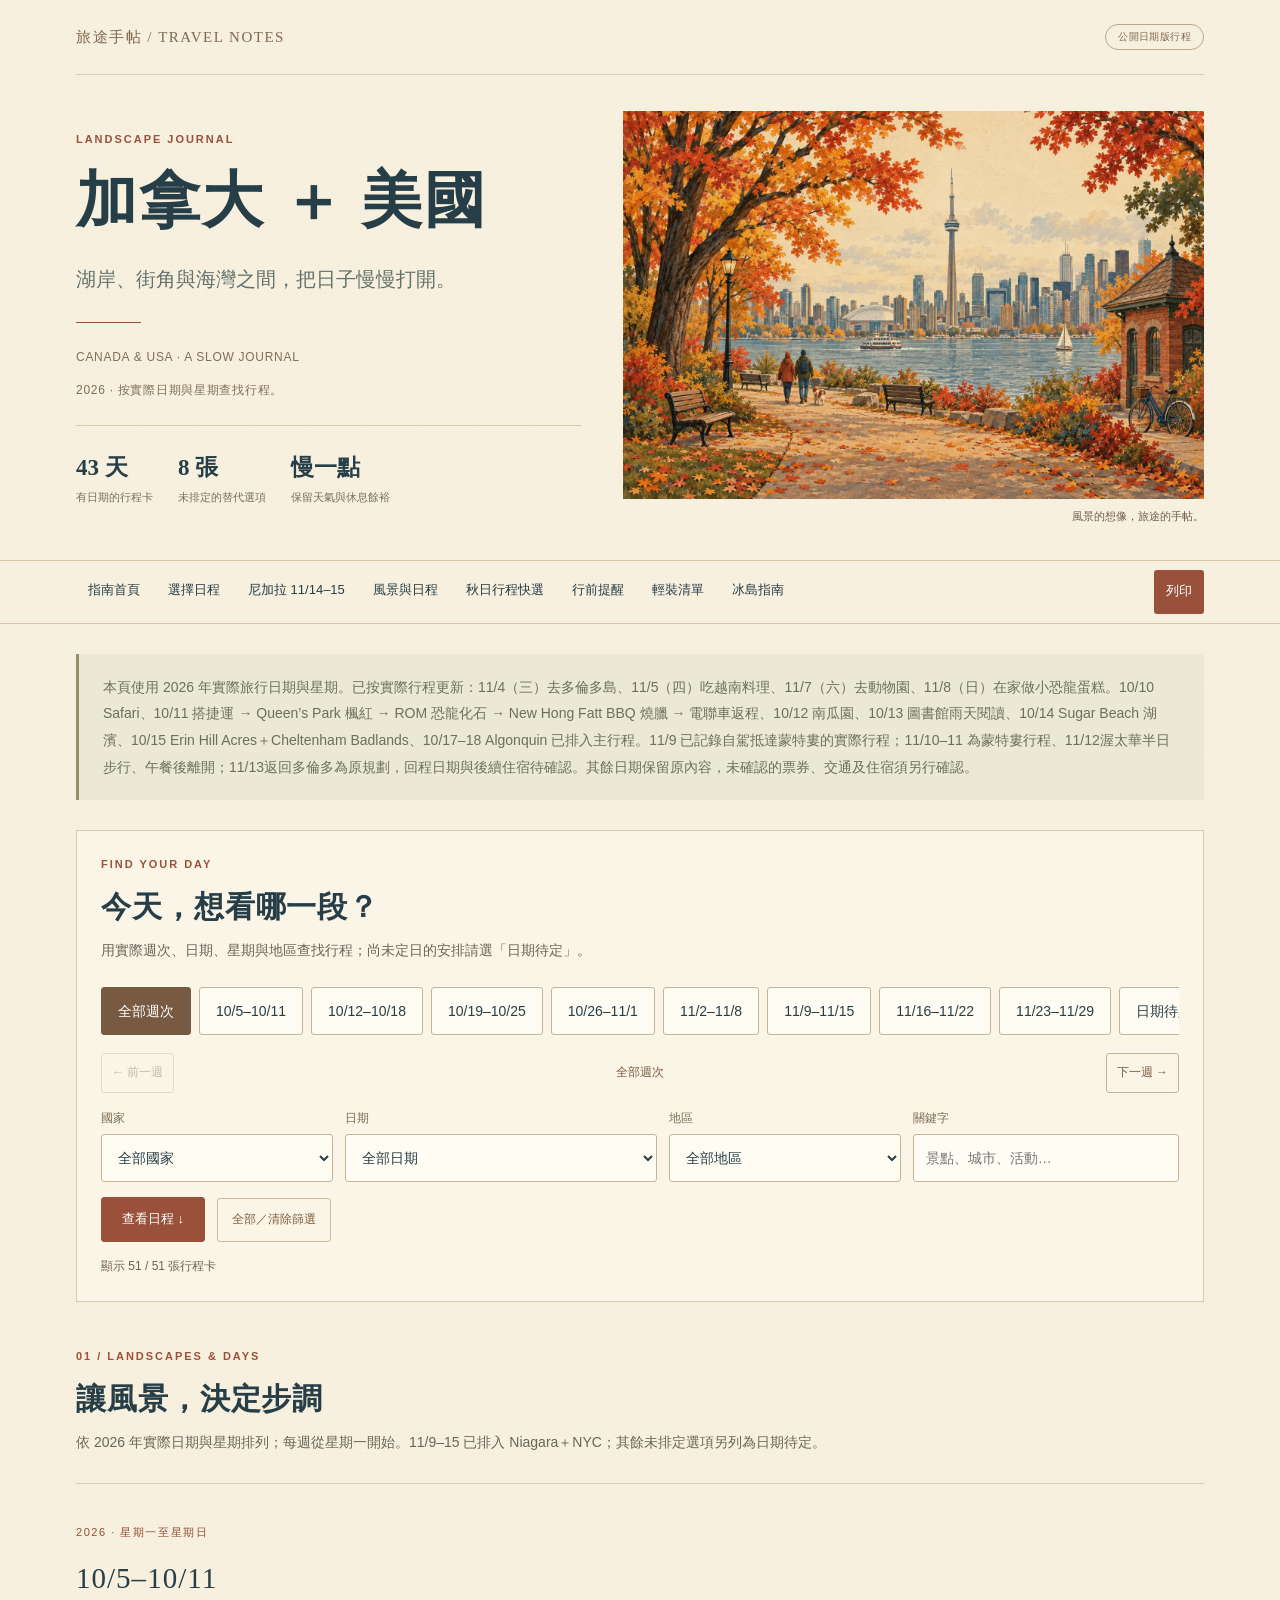
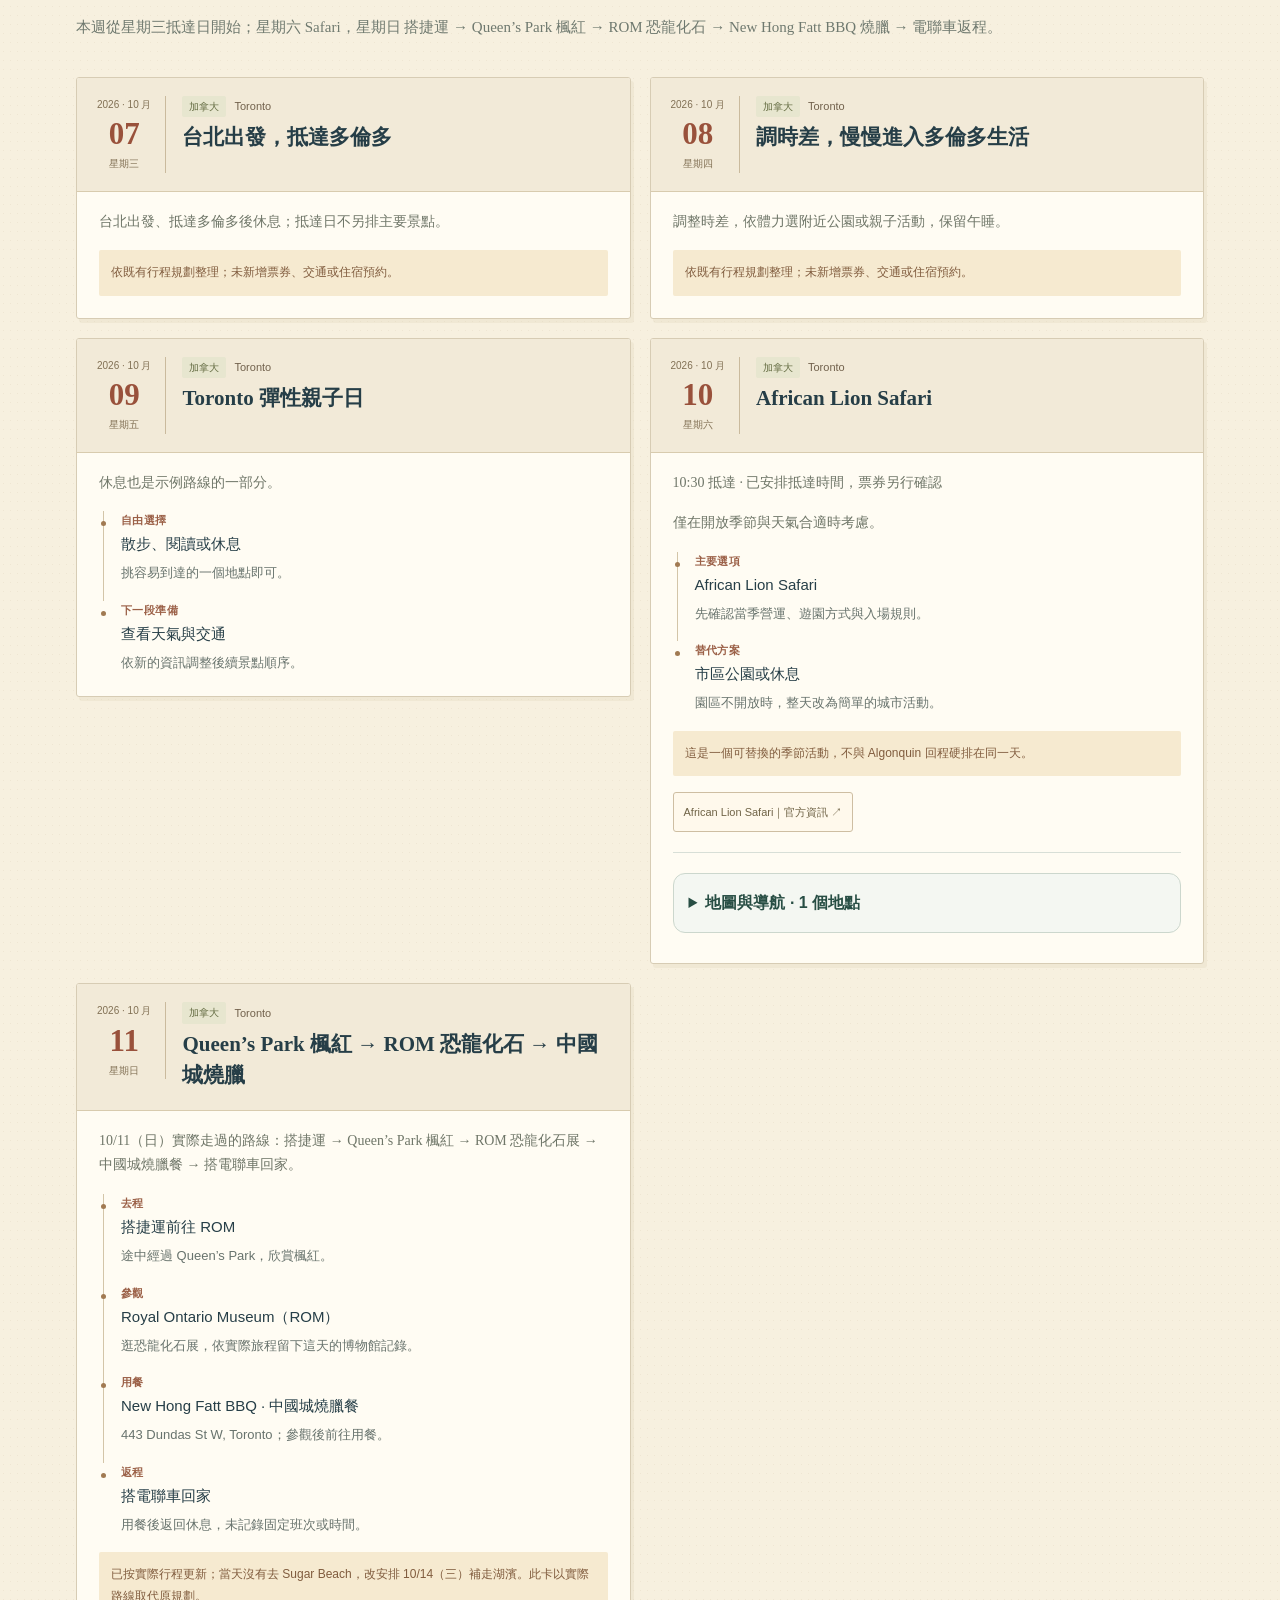
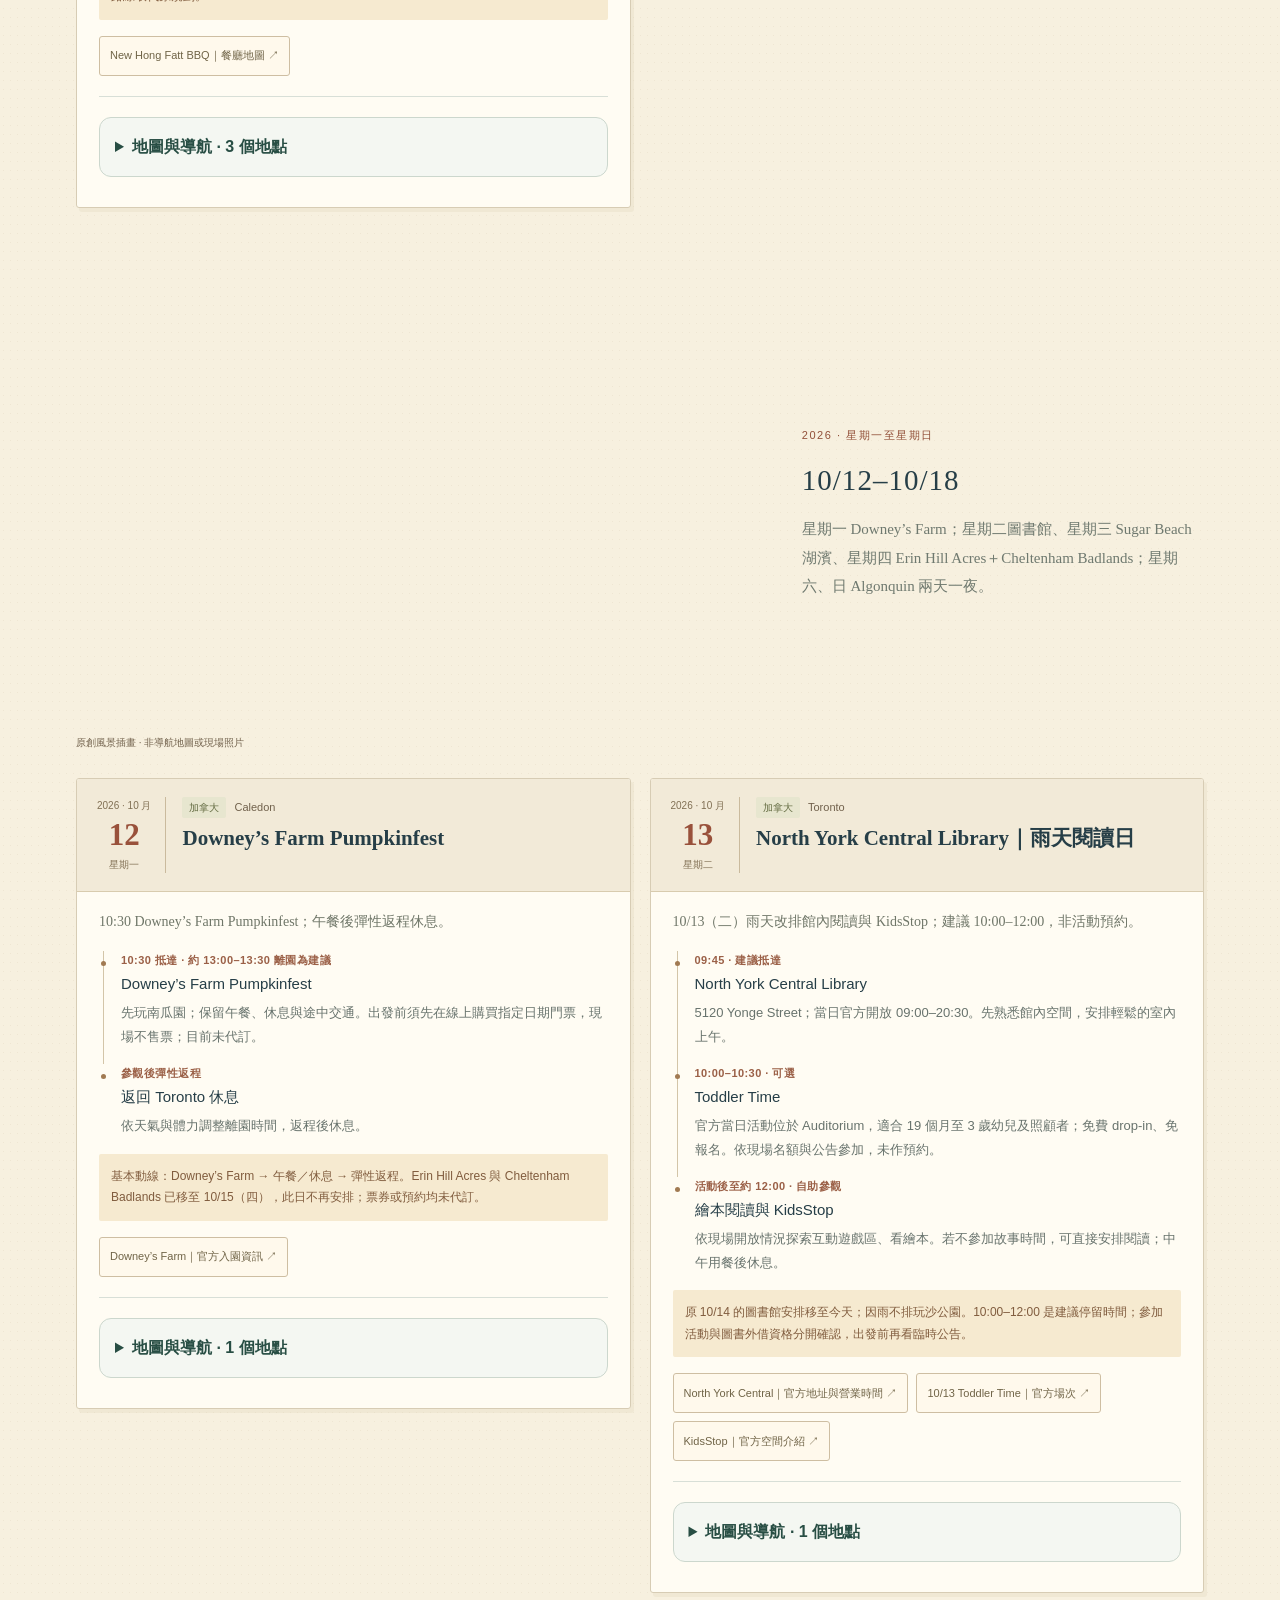
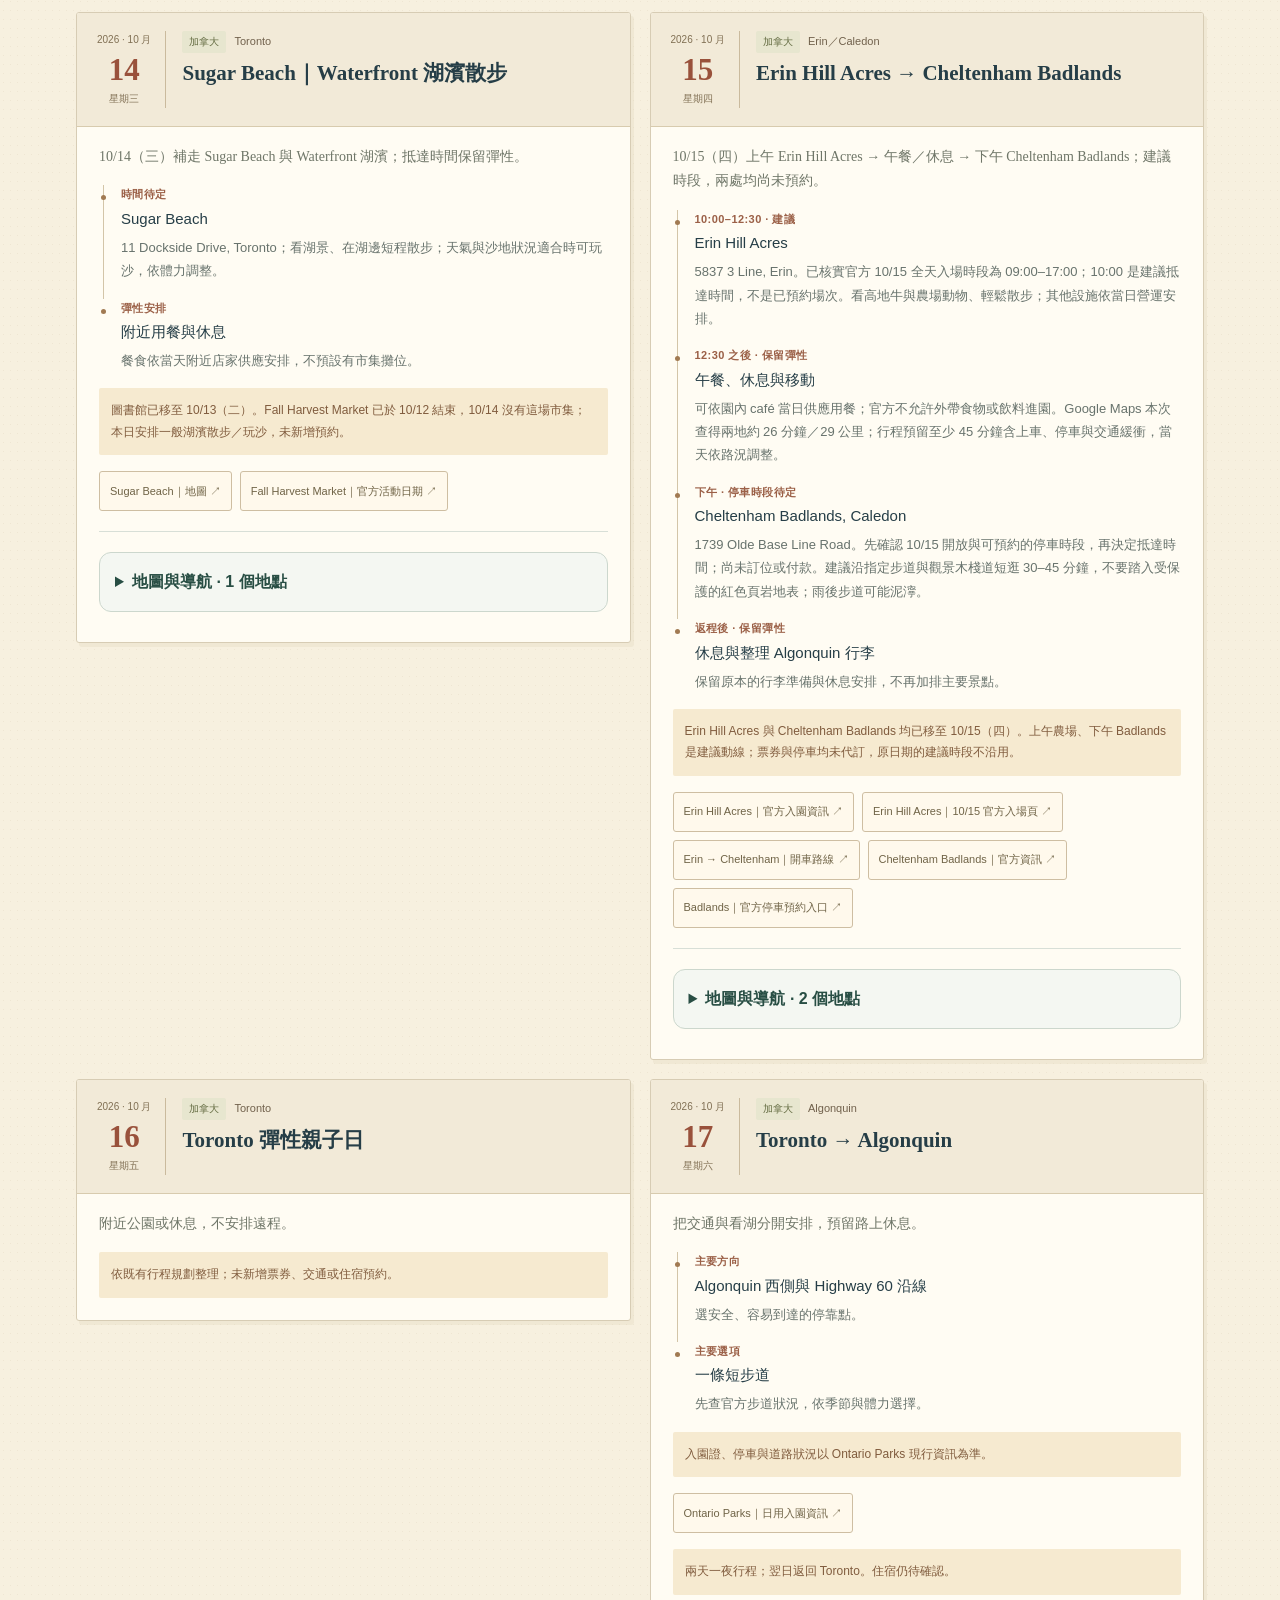
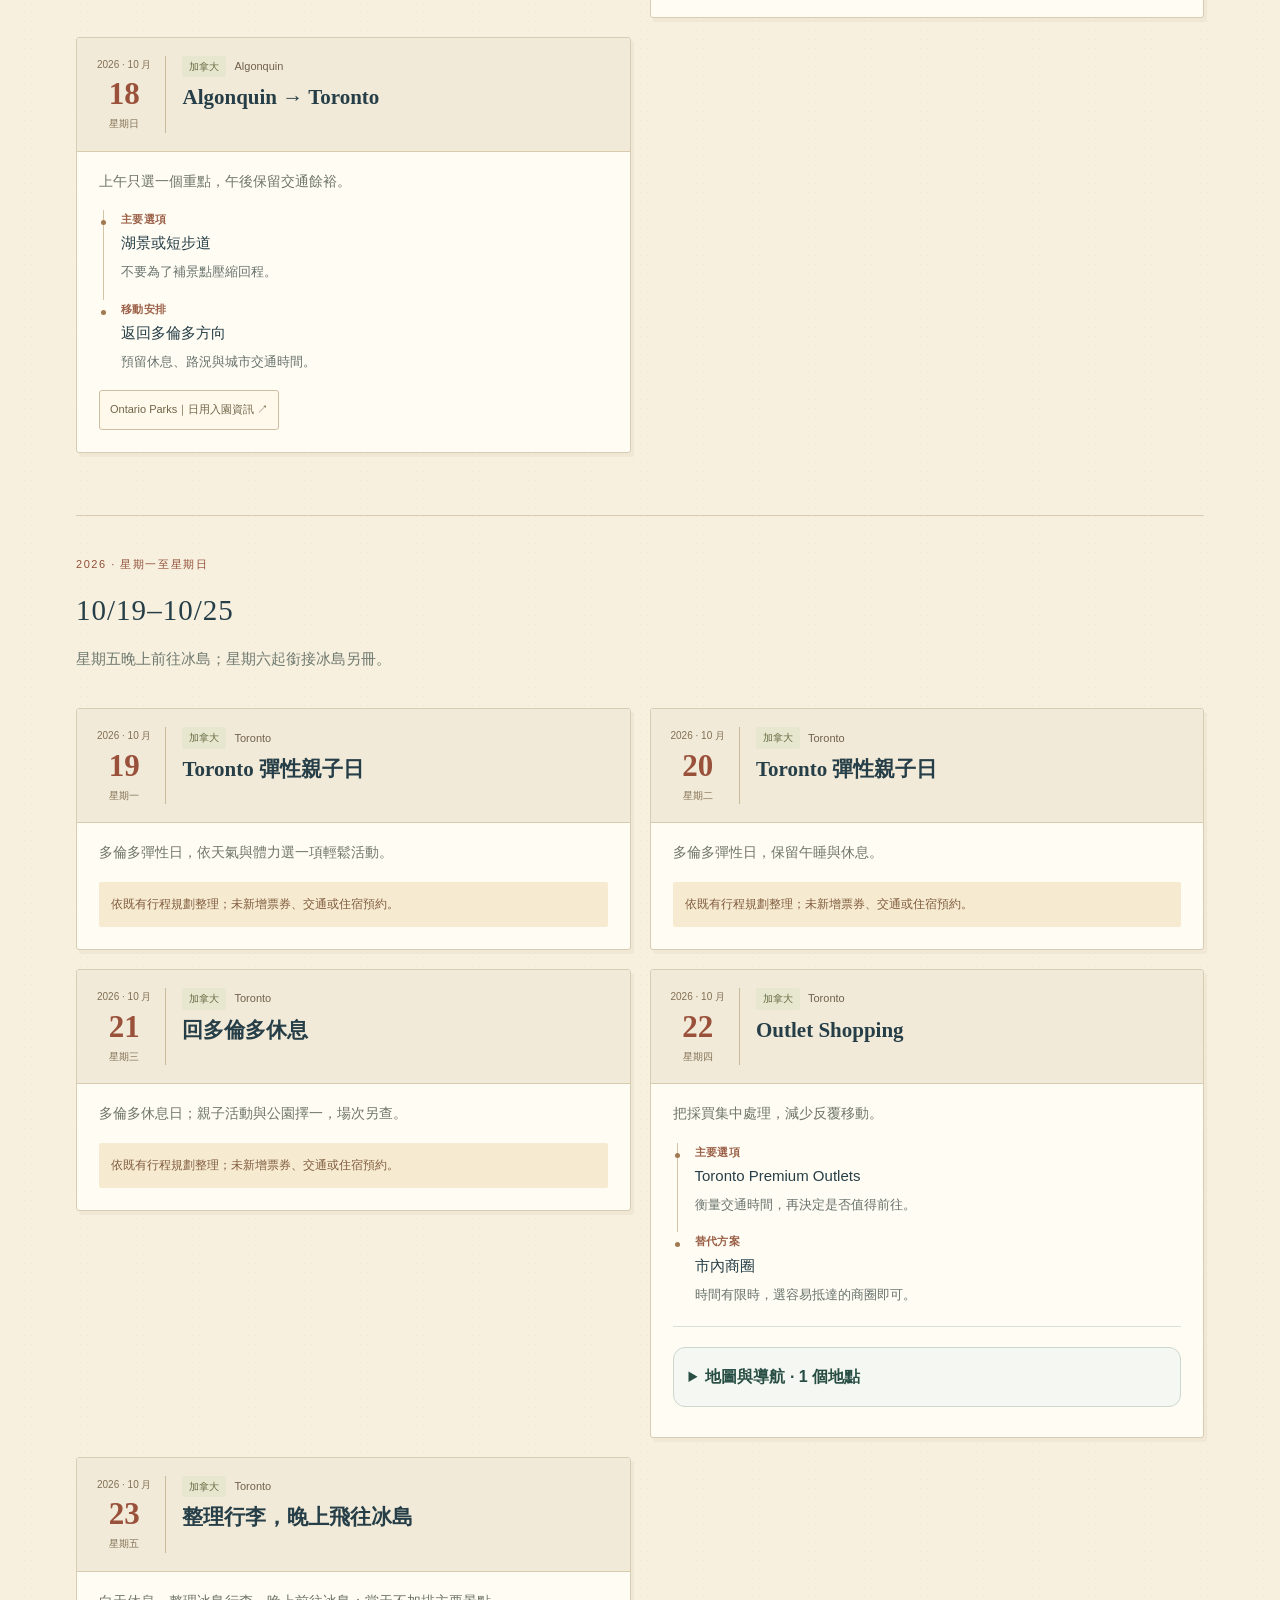
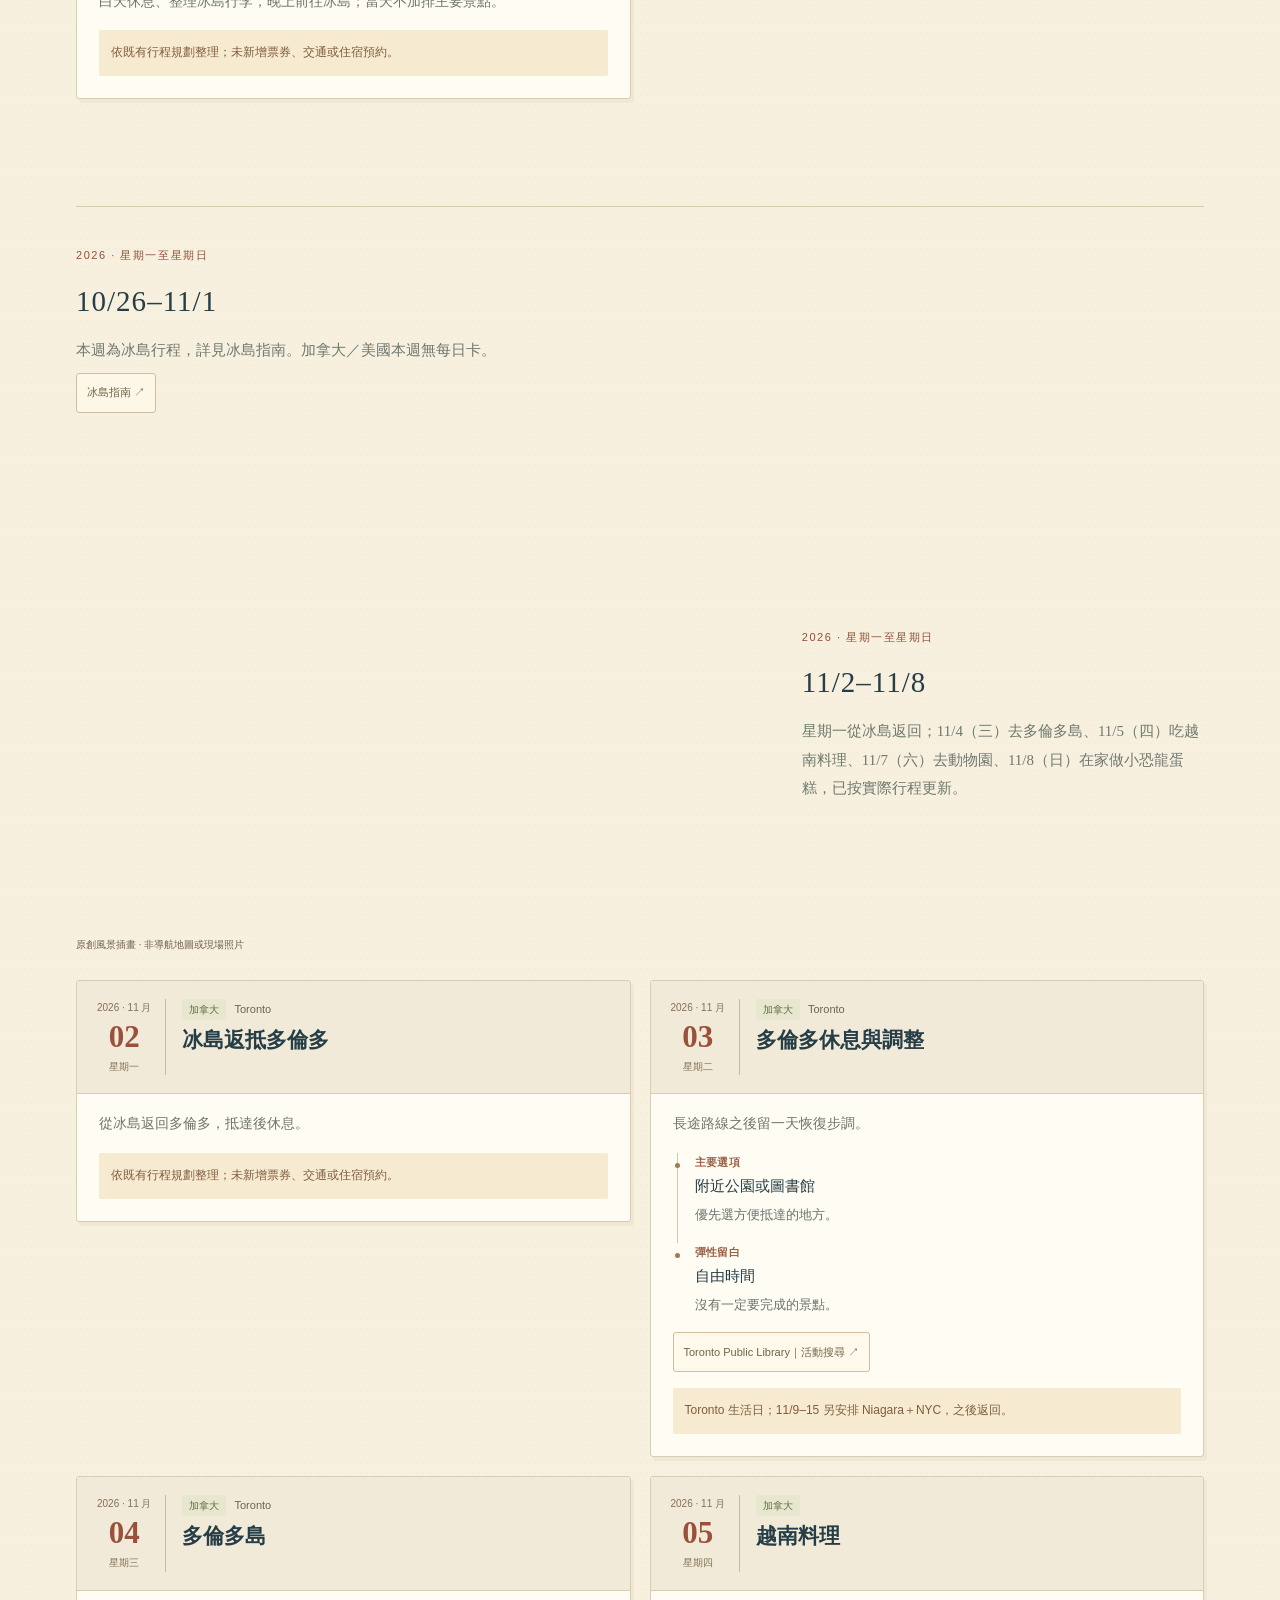
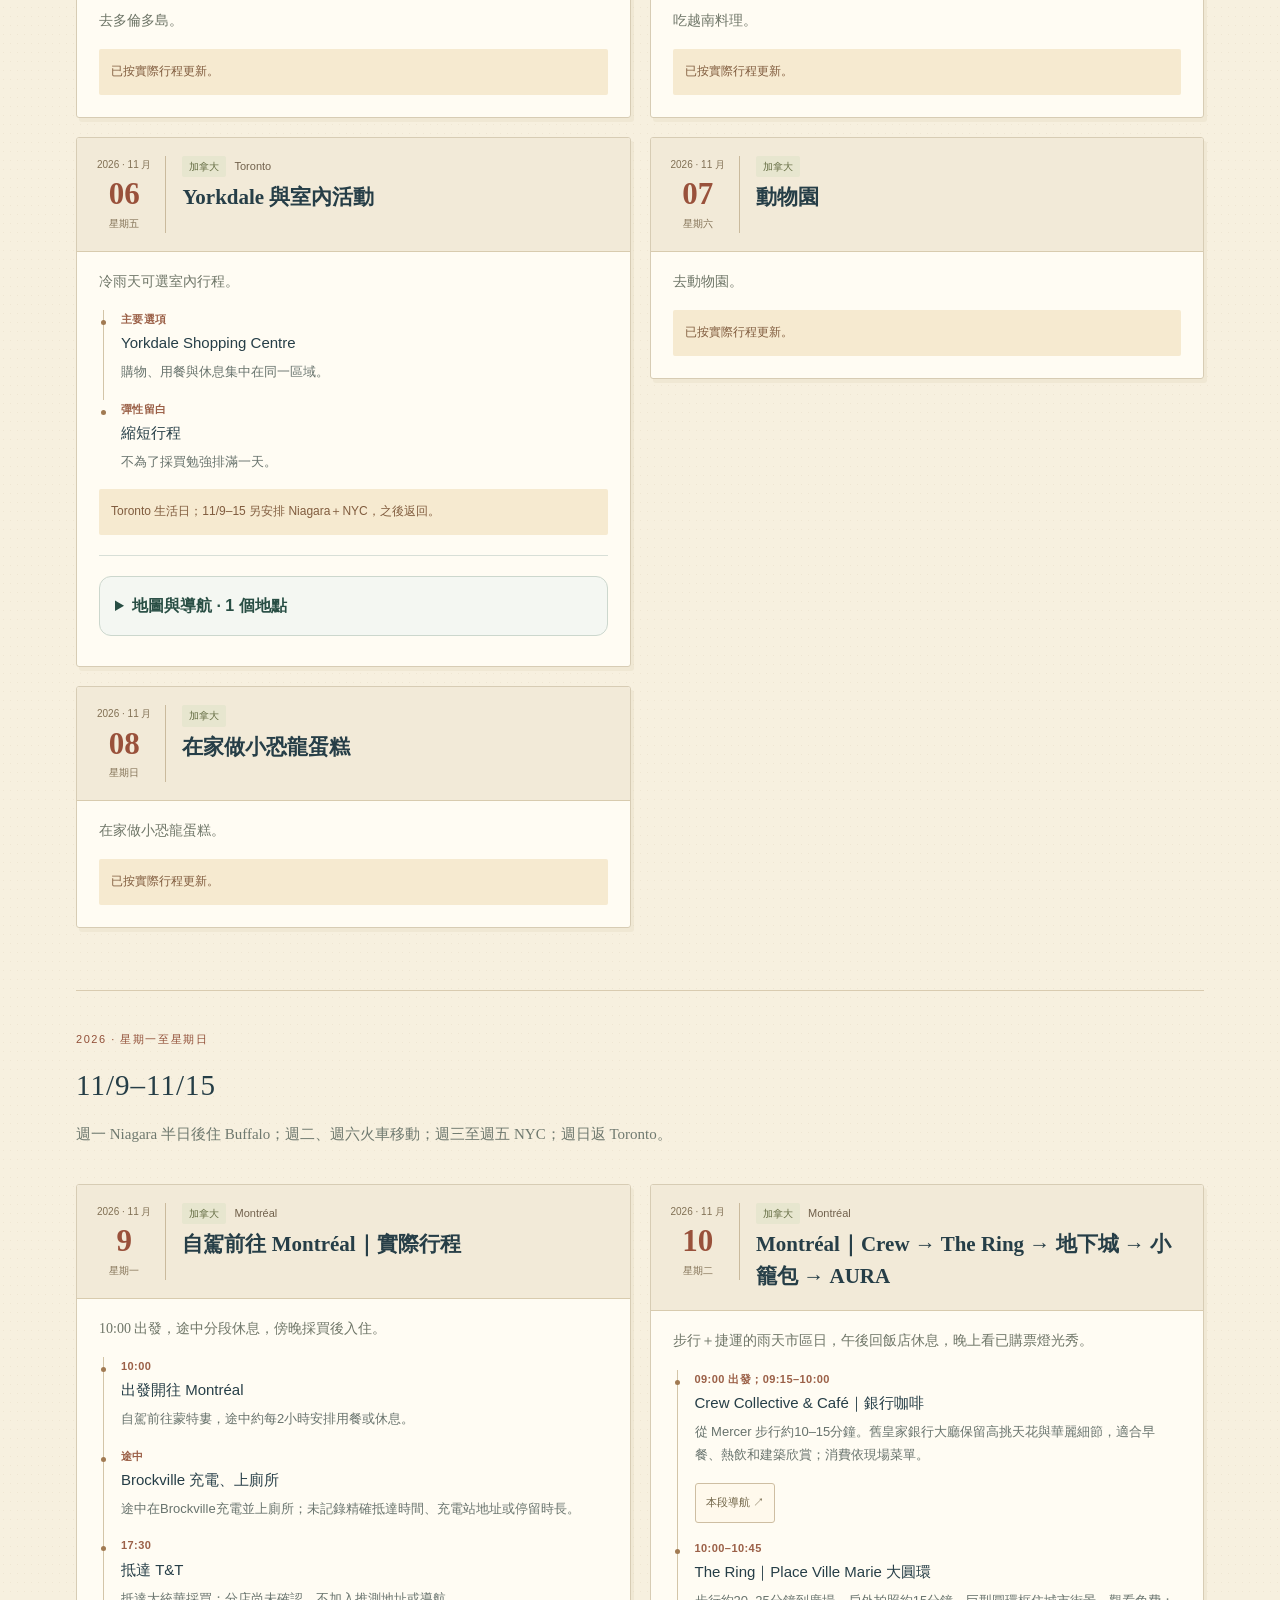
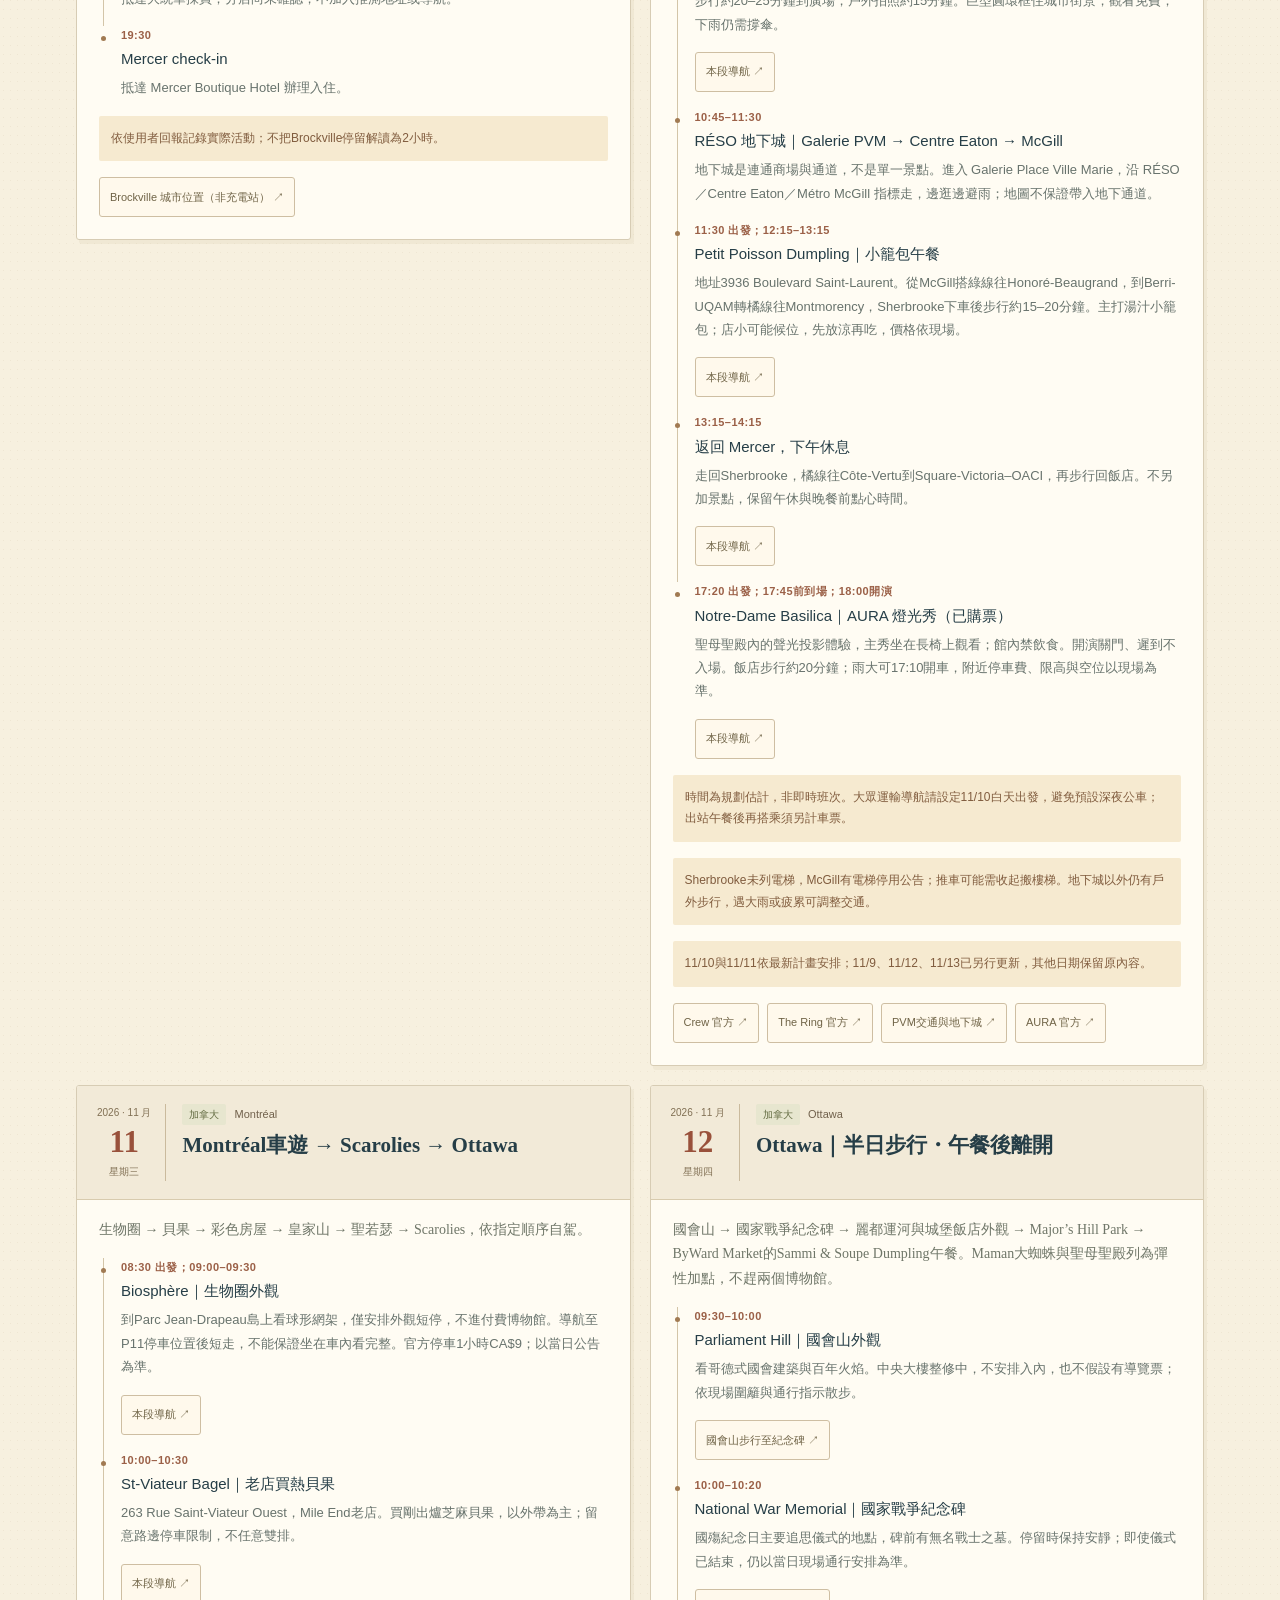
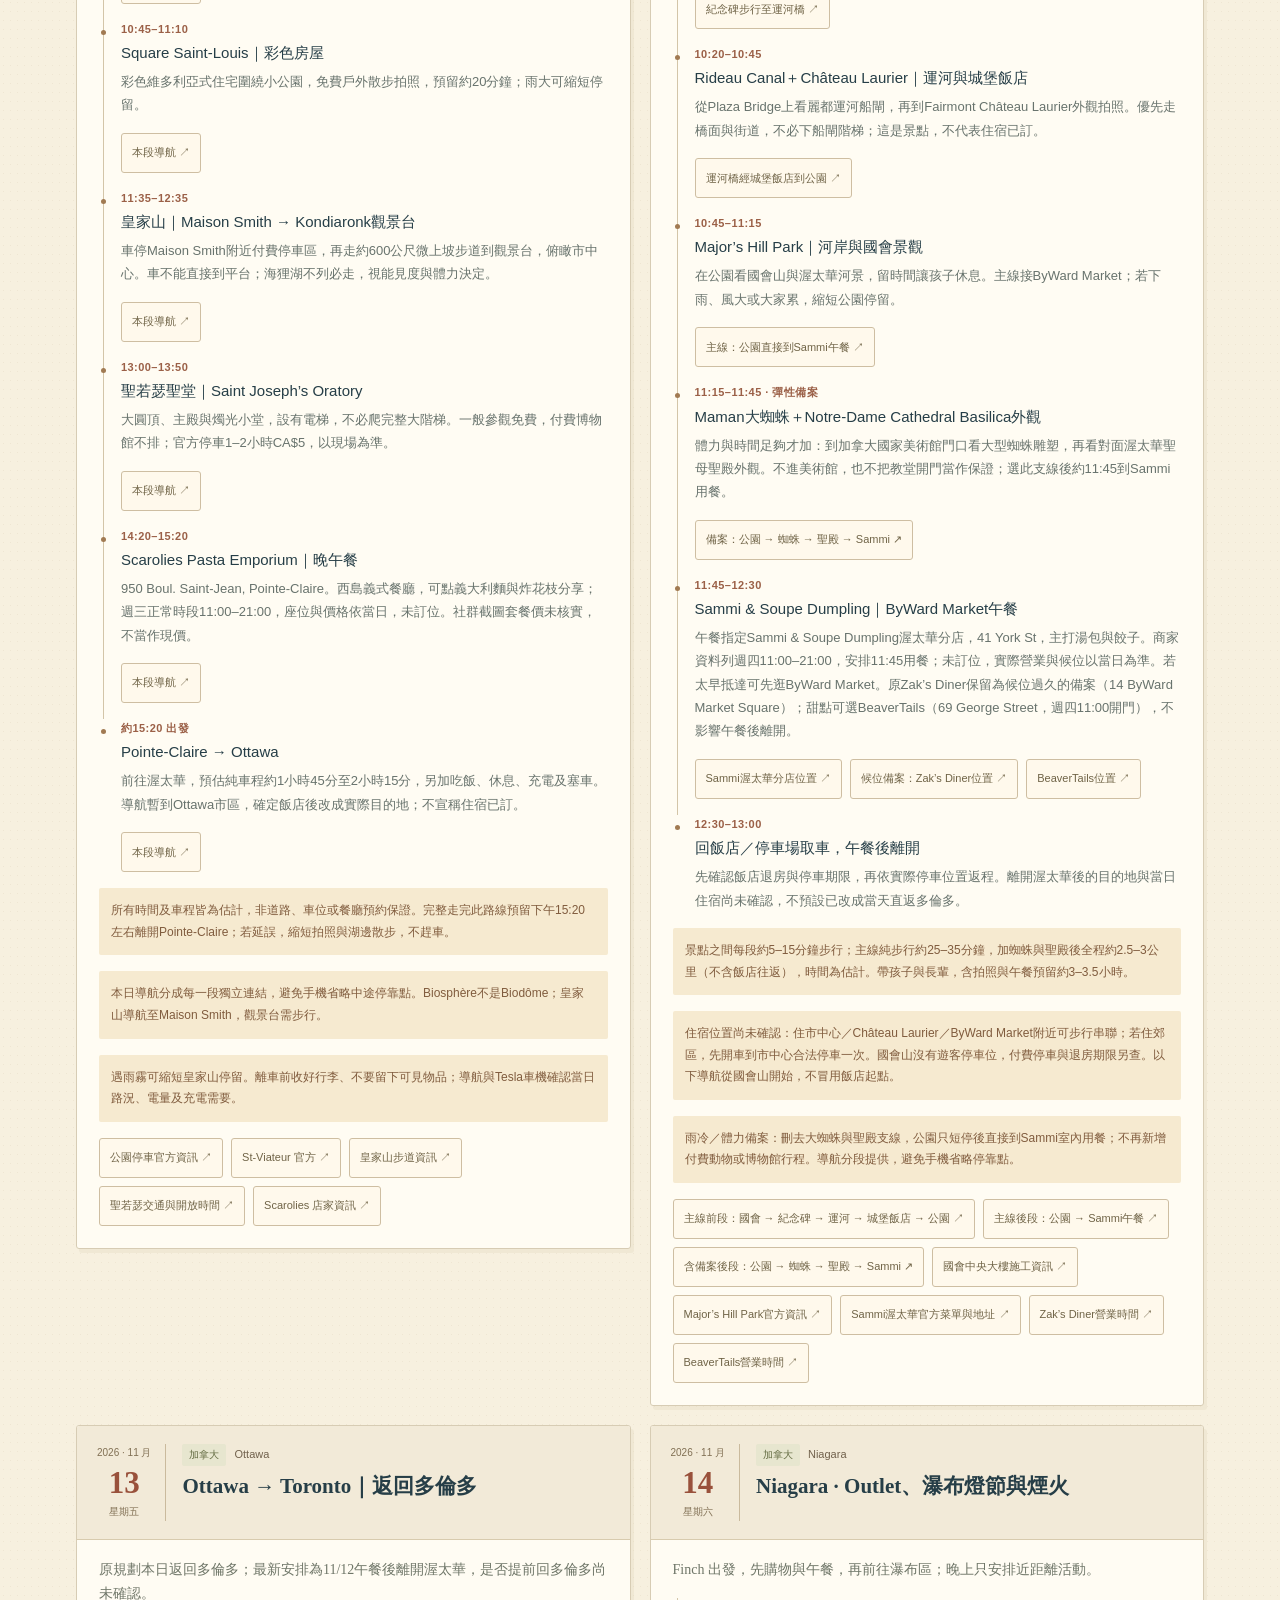
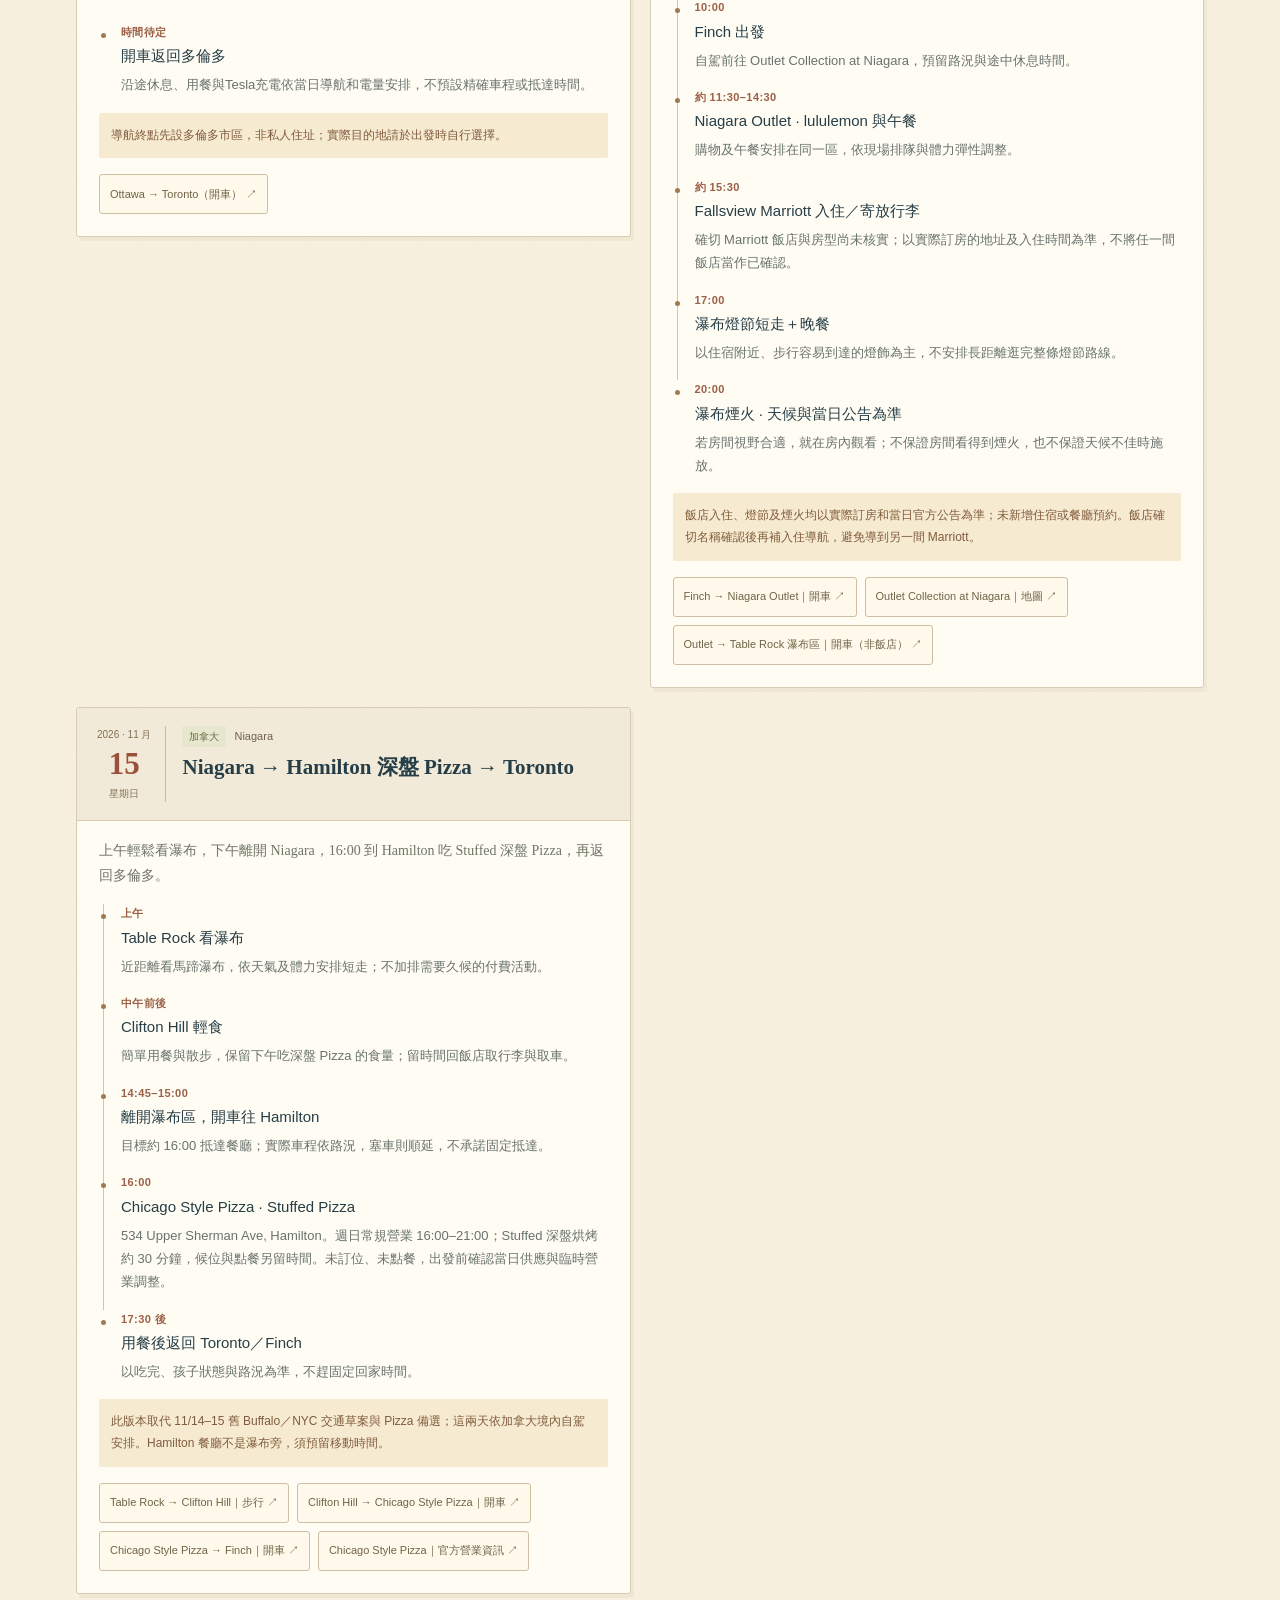
==== commit cec4a7e4: "Add Niagara two-day shortcut and update November 14 departure to 10am" ====
--- a/canada.html
+++ b/canada.html
@@ -1,5 +1,5 @@
 <!DOCTYPE html>
-<html lang="zh-Hant"><head><meta charset="utf-8"><meta name="viewport" content="width=device-width,initial-scale=1"><meta name="color-scheme" content="light"><meta name="referrer" content="no-referrer"><meta http-equiv="Content-Security-Policy" content="default-src 'none'; style-src 'self'; script-src 'self'; img-src 'self'; connect-src 'none'; form-action 'none'; base-uri 'none'; object-src 'none'; frame-src https://maps.google.com https://www.google.com"><title>加拿大 ＋ 美國｜旅途手帖</title><meta name="description" content="加拿大與美國行程，按實際日期、星期及待定安排呈現。"><link rel="stylesheet" href="assets/site.css?v=20261011-map1"></head><body data-guide="canada" data-calendar="true"><a class="skip" href="#days">跳到每日行程</a><header class="wrap"><div class="masthead"><a href="index.html">旅途手帖 / TRAVEL NOTES</a><span class="privacy">公開日期版行程</span></div><div class="hero"><div><p class="eyebrow">LANDSCAPE JOURNAL</p><h1>加拿大 ＋ 美國</h1><p class="hero-sub">湖岸、街角與海灣之間，把日子慢慢打開。</p><div class="cover-rule"></div><p class="cover-caption">CANADA &amp; USA · A SLOW JOURNAL</p><p class="period">2026 · 按實際日期與星期查找行程。</p><div class="metrics"><div><b>43 天</b><span>有日期的行程卡</span></div><div><b>8 張</b><span>未排定的替代選項</span></div><div><b>慢一點</b><span>保留天氣與休息餘裕</span></div></div></div><figure class="cover-illustration"><img src="assets/canada-1.webp" alt="加拿大 ＋ 美國原創旅行風景插畫" width="1536" height="1024" fetchpriority="high" decoding="async"><figcaption>風景的想像，旅途的手帖。</figcaption></figure></div></header><nav class="topnav" aria-label="手帖導覽"><div class="wrap nav-inner"><a href="index.html">指南首頁</a><a href="#finder">選擇日程</a><a href="#days">風景與日程</a><a href="#seasonal-two-days">秋日行程快選</a><a href="#notes">行前提醒</a><a href="#packing">輕裝清單</a><a href="iceland.html">冰島指南</a><button id="print" type="button">列印</button></div></nav><main class="wrap"><p class="intro-note">本頁使用 2026 年實際旅行日期與星期。已按實際行程更新：11/4（三）去多倫多島、11/5（四）吃越南料理、11/7（六）去動物園、11/8（日）在家做小恐龍蛋糕。10/10 Safari、10/11 搭捷運 → Queen’s Park 楓紅 → ROM 恐龍化石 → New Hong Fatt BBQ 燒臘 → 電聯車返程、10/12 南瓜園、10/13 圖書館雨天閱讀、10/14 Sugar Beach 湖濱、10/15 Erin Hill Acres＋Cheltenham Badlands、10/17–18 Algonquin 已排入主行程。11/9 已記錄自駕抵達蒙特婁的實際行程；11/10–11 為蒙特婁行程、11/12渥太華半日步行、午餐後離開；11/13返回多倫多為原規劃，回程日期與後續住宿待確認。其餘日期保留原內容，未確認的票券、交通及住宿須另行確認。</p><noscript><p class="callout">完整指南可直接閱讀；篩選與清單勾選保存需要啟用 JavaScript。</p></noscript><section id="finder" class="finder"><div class="section-head"><div><p class="eyebrow">FIND YOUR DAY</p><h2>今天，想看哪一段？</h2><p class="section-desc">用實際週次、日期、星期與地區查找行程；尚未定日的安排請選「日期待定」。</p></div></div><div class="week-chips" aria-label="相對週次"><button class="week-chip" type="button" data-week="all" data-label="全部週次" aria-pressed="true">全部週次</button><button class="week-chip" type="button" data-week="2026-10-05" data-label="10/5–10/11" aria-pressed="false">10/5–10/11</button><button class="week-chip" type="button" data-week="2026-10-12" data-label="10/12–10/18" aria-pressed="false">10/12–10/18</button><button class="week-chip" type="button" data-week="2026-10-19" data-label="10/19–10/25" aria-pressed="false">10/19–10/25</button><button class="week-chip" type="button" data-week="2026-10-26" data-label="10/26–11/1" aria-pressed="false">10/26–11/1</button><button class="week-chip" type="button" data-week="2026-11-02" data-label="11/2–11/8" aria-pressed="false">11/2–11/8</button><button class="week-chip" type="button" data-week="2026-11-09" data-label="11/9–11/15" aria-pressed="false">11/9–11/15</button><button class="week-chip" type="button" data-week="2026-11-16" data-label="11/16–11/22" aria-pressed="false">11/16–11/22</button><button class="week-chip" type="button" data-week="2026-11-23" data-label="11/23–11/29" aria-pressed="false">11/23–11/29</button><button class="week-chip" type="button" data-week="pending" data-label="日期待定" aria-pressed="false">日期待定</button></div><div class="week-controls"><button id="prev-week" type="button">← 前一週</button><span id="active-week">全部週次</span><button id="next-week" type="button">下一週 →</button></div><div class="filters"><label>國家<select id="country"><option value="all">全部國家</option><option value="加拿大">加拿大</option><option value="美國">美國</option></select></label><label>日期<select id="day"><option value="all">全部日期</option><option value="2026-10-07">10/7（三） · 台北出發，抵達多倫多</option><option value="2026-10-08">10/8（四） · 調時差，慢慢進入多倫多生活</option><option value="2026-10-09">10/9（五） · Toronto 彈性親子日</option><option value="2026-10-10">10/10（六） · African Lion Safari</option><option value="2026-10-11">10/11（日） · Queen’s Park 楓紅 → ROM 恐龍化石 → 中國城燒臘</option><option value="2026-10-12">10/12（一） · Downey’s Farm Pumpkinfest</option><option value="2026-10-13">10/13（二） · North York Central Library｜雨天閱讀日</option><option value="2026-10-14">10/14（三） · Sugar Beach｜Waterfront 湖濱散步</option><option value="2026-10-15">10/15（四） · Erin Hill Acres → Cheltenham Badlands</option><option value="2026-10-16">10/16（五） · Toronto 彈性親子日</option><option value="2026-10-17">10/17（六） · Toronto → Algonquin</option><option value="2026-10-18">10/18（日） · Algonquin → Toronto</option><option value="2026-10-19">10/19（一） · Toronto 彈性親子日</option><option value="2026-10-20">10/20（二） · Toronto 彈性親子日</option><option value="2026-10-21">10/21（三） · 回多倫多休息</option><option value="2026-10-22">10/22（四） · Outlet Shopping</option><option value="2026-10-23">10/23（五） · 整理行李，晚上飛往冰島</option><option value="2026-11-02">11/2（一） · 冰島返抵多倫多</option><option value="2026-11-03">11/3（二） · 多倫多休息與調整</option><option value="2026-11-04">11/4（三） · 多倫多島</option><option value="2026-11-05">11/5（四） · 越南料理</option><option value="2026-11-06">11/6（五） · Yorkdale 與室內活動</option><option value="2026-11-07">11/7（六） · 動物園</option><option value="2026-11-08">11/8（日） · 在家做小恐龍蛋糕</option><option value="2026-11-09">11/9（一） · 自駕前往 Montréal（實際）</option><option value="2026-11-10">11/10（二） · Montréal · Crew、The Ring、小籠包與AURA</option><option value="2026-11-11">11/11（三） · Montréal車遊、Scarolies → Ottawa</option><option value="2026-11-12">11/12（四） · Ottawa半日步行＋Sammi午餐</option><option value="2026-11-13">11/13（五） · Ottawa → Toronto</option><option value="2026-11-14">11/14（六） · Niagara · Outlet、瀑布燈節與煙火</option><option value="2026-11-15">11/15（日） · Niagara → Hamilton 深盤 Pizza → Toronto</option><option value="2026-11-16">11/16（一） · 整理大行李，準備西行</option><option value="2026-11-17">11/17（二） · 暫定 · Distillery Winter Village</option><option value="2026-11-18">11/18（三） · Toronto 自由慢遊 · 晴雨擇一</option><option value="2026-11-19">11/19（四） · Toronto 親子留白與出發準備</option><option value="2026-11-20">11/20（五） · 暫定 · Harbourfront 小火車與點燈</option><option value="2026-11-21">11/21（六） · Toronto · 行程待定</option><option value="2026-11-22">11/22（日） · 多倫多聖誕老人遊行</option><option value="2026-11-23">11/23（一） · Toronto · 行程待定</option><option value="2026-11-24">11/24（二） · AC185 · Toronto → Vancouver</option><option value="2026-11-25">11/25（三） · Vancouver 精華，晚上赴機場</option><option value="2026-11-26">11/26（四） · 凌晨從 Vancouver 起飛返台</option><option value="2026-11-27">11/27（五） · 抵達台北</option><option value="toronto-option-1">日期待定 · EarlyON 與公園生活日</option><option value="toronto-option-2">日期待定 · 水族館與 CN Tower 周邊</option><option value="toronto-option-3">日期待定 · 市區慢遊</option><option value="toronto-option-4">日期待定 · EarlyON 與室內 playground</option><option value="toronto-option-5">日期待定 · Outlet／大型採買</option><option value="toronto-option-6">日期待定 · 家庭自由日</option><option value="toronto-option-7">日期待定 · Toronto 慢遊</option><option value="blue-mountain-option">日期待定 · Blue Mountain 藍山一日遊</option></select></label><label>地區<select id="region"><option value="all">全部地區</option><option value="Algonquin">Algonquin</option><option value="Blue Mountain">Blue Mountain</option><option value="Buffalo">Buffalo</option><option value="Caledon">Caledon</option><option value="Montréal">Montréal</option><option value="Ottawa">Ottawa</option><option value="New York City">New York City</option><option value="Niagara">Niagara</option><option value="Toronto">Toronto</option><option value="Vancouver">Vancouver</option><option value="跨境交通">跨境交通</option></select></label><label class="search">關鍵字<input id="search" type="search" placeholder="景點、城市、活動…" autocomplete="off"></label></div><div class="filter-actions"><button id="show-results" type="button">查看日程 ↓</button><button id="clear-filters" type="button" class="reset">全部／清除篩選</button></div><p id="result-count" class="result-count" role="status" aria-live="polite">共 51 張行程卡（43 天＋8 張日期待定）</p></section><section id="days" class="section"><div class="section-head"><div><p class="eyebrow">01 / LANDSCAPES &amp; DAYS</p><h2>讓風景，決定步調</h2><p class="section-desc">依 2026 年實際日期與星期排列；每週從星期一開始。11/9–15 已排入 Niagara＋NYC；其餘未排定選項另列為日期待定。</p></div></div><section class="chapter-block" data-calendar-week="2026-10-05"><div class="chapter-opening no-art"><div class="chapter-copy"><span class="chapter-date">2026 · 星期一至星期日</span><h3 id="week-2026-10-05">10/5–10/11</h3><p>本週從星期三抵達日開始；星期六 Safari，星期日 搭捷運 → Queen’s Park 楓紅 → ROM 恐龍化石 → New Hong Fatt BBQ 燒臘 → 電聯車返程。</p></div></div><div class="day-grid"><article class="day-card" id="date-2026-10-07" data-day="2026-10-07" data-week="2026-10-05" data-country="加拿大" data-region="Toronto" data-date="2026-10-07"><div class="day-top"><div class="date-block"><span>2026 · 10 月</span><b>07</b><small>星期三</small></div><div class="day-heading"><div class="day-meta"><span class="tag">加拿大</span><span>Toronto</span></div><h3>台北出發，抵達多倫多</h3></div></div><div class="day-body"><p class="lead">台北出發、抵達多倫多後休息；抵達日不另排主要景點。</p><p class="day-note">依既有行程規劃整理；未新增票券、交通或住宿預約。</p></div></article><article class="day-card" id="date-2026-10-08" data-day="2026-10-08" data-week="2026-10-05" data-country="加拿大" data-region="Toronto" data-date="2026-10-08"><div class="day-top"><div class="date-block"><span>2026 · 10 月</span><b>08</b><small>星期四</small></div><div class="day-heading"><div class="day-meta"><span class="tag">加拿大</span><span>Toronto</span></div><h3>調時差，慢慢進入多倫多生活</h3></div></div><div class="day-body"><p class="lead">調整時差，依體力選附近公園或親子活動，保留午睡。</p><p class="day-note">依既有行程規劃整理；未新增票券、交通或住宿預約。</p></div></article><article class="day-card" id="date-2026-10-09" data-day="2026-10-09" data-week="2026-10-05" data-country="加拿大" data-region="Toronto" data-date="2026-10-09"><div class="day-top"><div class="date-block"><span>2026 · 10 月</span><b>09</b><small>星期五</small></div><div class="day-heading"><div class="day-meta"><span class="tag">加拿大</span><span>Toronto</span></div><h3>Toronto 彈性親子日</h3></div></div><div class="day-body"><p class="lead">休息也是示例路線的一部分。</p><ul class="timeline"><li><span class="time">自由選擇</span><strong class="event-title">散步、閱讀或休息</strong><p class="detail">挑容易到達的一個地點即可。</p></li><li><span class="time">下一段準備</span><strong class="event-title">查看天氣與交通</strong><p class="detail">依新的資訊調整後續景點順序。</p></li></ul></div></article><article class="day-card" id="date-2026-10-10" data-day="2026-10-10" data-week="2026-10-05" data-country="加拿大" data-region="Toronto" data-date="2026-10-10"><div class="day-top"><div class="date-block"><span>2026 · 10 月</span><b>10</b><small>星期六</small></div><div class="day-heading"><div class="day-meta"><span class="tag">加拿大</span><span>Toronto</span></div><h3>African Lion Safari</h3></div></div><div class="day-body"><p class="lead">10:30 抵達 · 已安排抵達時間，票券另行確認</p><p class="lead">僅在開放季節與天氣合適時考慮。</p><ul class="timeline"><li><span class="time">主要選項</span><strong class="event-title">African Lion Safari</strong><p class="detail">先確認當季營運、遊園方式與入場規則。</p></li><li><span class="time">替代方案</span><strong class="event-title">市區公園或休息</strong><p class="detail">園區不開放時，整天改為簡單的城市活動。</p></li></ul><p class="day-note">這是一個可替換的季節活動，不與 Algonquin 回程硬排在同一天。</p><div class="maps"><a class="map-link" href="https://lionsafari.com/" target="_blank" rel="noopener noreferrer">African Lion Safari｜官方資訊 ↗</a></div><div class="travel-tools"><details class="map-disclosure"><summary>地圖與導航 · 1 個地點</summary><div class="travel-tool-body"><label>選擇這天的地點<select class="travel-stop"><option value="African Lion Safari Ontario">African Lion Safari Ontario</option></select></label><p class="travel-help">依原行程的地名搜尋；備選也可能列在內，並非每站必到。請核對入口、停車與開放狀況。導航一次只選一站，交通方式由你決定；渡輪路段請看官方船班。</p><div class="travel-actions"><button type="button" class="load-map">載入地圖</button><button type="button" class="hide-map" hidden="">關閉地圖</button><a class="open-map" href="https://www.google.com/maps/search/?api=1&amp;query=African%20Lion%20Safari%20Ontario" target="_blank" rel="noopener noreferrer">在 Google Maps 開啟 ↗</a><a class="open-navigation" href="https://www.google.com/maps/search/?api=1&amp;query=African%20Lion%20Safari%20Ontario" target="_blank" rel="noopener noreferrer">前往這一站 ↗</a><button type="button" class="copy-place">複製地點名稱</button></div><p class="travel-help">只有按「載入地圖」才連線 Google；不用定位權限。地圖無法載入時仍可開啟外部地圖。</p><div class="travel-map"></div><p class="travel-status" role="status" aria-live="polite"></p></div></details></div></div></article><article class="day-card" id="date-2026-10-11" data-day="2026-10-11" data-week="2026-10-05" data-country="加拿大" data-region="Toronto" data-date="2026-10-11"><div class="day-top"><div class="date-block"><span>2026 · 10 月</span><b>11</b><small>星期日</small></div><div class="day-heading"><div class="day-meta"><span class="tag">加拿大</span><span>Toronto</span></div><h3>Queen’s Park 楓紅 → ROM 恐龍化石 → 中國城燒臘</h3></div></div><div class="day-body"><p class="lead">10/11（日）實際走過的路線：搭捷運 → Queen’s Park 楓紅 → ROM 恐龍化石展 → 中國城燒臘餐 → 搭電聯車回家。</p><ul class="timeline"><li><span class="time">去程</span><strong class="event-title">搭捷運前往 ROM</strong><p class="detail">途中經過 Queen’s Park，欣賞楓紅。</p></li><li><span class="time">參觀</span><strong class="event-title">Royal Ontario Museum（ROM）</strong><p class="detail">逛恐龍化石展，依實際旅程留下這天的博物館記錄。</p></li><li><span class="time">用餐</span><strong class="event-title">New Hong Fatt BBQ · 中國城燒臘餐</strong><p class="detail">443 Dundas St W, Toronto；參觀後前往用餐。</p></li><li><span class="time">返程</span><strong class="event-title">搭電聯車回家</strong><p class="detail">用餐後返回休息，未記錄固定班次或時間。</p></li></ul><p class="day-note">已按實際行程更新；當天沒有去 Sugar Beach，改安排 10/14（三）補走湖濱。此卡以實際路線取代原規劃。</p><div class="maps"><a class="map-link" href="https://maps.app.goo.gl/cuH5CKvCMEZv14sNA?g_st=ic" target="_blank" rel="noopener noreferrer">New Hong Fatt BBQ｜餐廳地圖 ↗</a></div><div class="travel-tools"><details class="map-disclosure"><summary>地圖與導航 · 3 個地點</summary><div class="travel-tool-body"><label>選擇這天的地點<select class="travel-stop"><option value="Queens Park Toronto">Queens Park Toronto</option><option value="Royal Ontario Museum Toronto">Royal Ontario Museum Toronto</option><option value="New Hong Fatt BBQ 443 Dundas St W Toronto">New Hong Fatt BBQ 443 Dundas St W Toronto</option></select></label><p class="travel-help">依原行程的地名搜尋；備選也可能列在內，並非每站必到。請核對入口、停車與開放狀況。導航一次只選一站，交通方式由你決定；渡輪路段請看官方船班。</p><div class="travel-actions"><button type="button" class="load-map">載入地圖</button><button type="button" class="hide-map" hidden="">關閉地圖</button><a class="open-map" href="https://www.google.com/maps/search/?api=1&amp;query=Queens%20Park%20Toronto" target="_blank" rel="noopener noreferrer">在 Google Maps 開啟 ↗</a><a class="open-navigation" href="https://www.google.com/maps/search/?api=1&amp;query=Queens%20Park%20Toronto" target="_blank" rel="noopener noreferrer">前往這一站 ↗</a><button type="button" class="copy-place">複製地點名稱</button></div><p class="travel-help">只有按「載入地圖」才連線 Google；不用定位權限。地圖無法載入時仍可開啟外部地圖。</p><div class="travel-map"></div><p class="travel-status" role="status" aria-live="polite"></p></div></details></div></div></article></div></section><section class="chapter-block" data-calendar-week="2026-10-12"><div class="chapter-opening"><figure class="chapter-figure"><img src="assets/canada-2.webp" alt="城市與瀑布，各有節奏的原創風景插畫" width="1536" height="1024" loading="lazy" decoding="async"><figcaption>原創風景插畫 · 非導航地圖或現場照片</figcaption></figure><div class="chapter-copy"><span class="chapter-date">2026 · 星期一至星期日</span><h3 id="week-2026-10-12">10/12–10/18</h3><p>星期一 Downey’s Farm；星期二圖書館、星期三 Sugar Beach 湖濱、星期四 Erin Hill Acres＋Cheltenham Badlands；星期六、日 Algonquin 兩天一夜。</p></div></div><div class="day-grid"><article class="day-card" id="date-2026-10-12" data-day="2026-10-12" data-week="2026-10-12" data-country="加拿大" data-region="Caledon" data-date="2026-10-12"><div class="day-top"><div class="date-block"><span>2026 · 10 月</span><b>12</b><small>星期一</small></div><div class="day-heading"><div class="day-meta"><span class="tag">加拿大</span><span>Caledon</span></div><h3>Downey’s Farm Pumpkinfest</h3></div></div><div class="day-body"><p class="lead">10:30 Downey’s Farm Pumpkinfest；午餐後彈性返程休息。</p><ul class="timeline"><li><span class="time">10:30 抵達 · 約 13:00–13:30 離園為建議</span><strong class="event-title">Downey’s Farm Pumpkinfest</strong><p class="detail">先玩南瓜園；保留午餐、休息與途中交通。出發前須先在線上購買指定日期門票，現場不售票；目前未代訂。</p></li><li><span class="time">參觀後彈性返程</span><strong class="event-title">返回 Toronto 休息</strong><p class="detail">依天氣與體力調整離園時間，返程後休息。</p></li></ul><p class="day-note">基本動線：Downey’s Farm → 午餐／休息 → 彈性返程。Erin Hill Acres 與 Cheltenham Badlands 已移至 10/15（四），此日不再安排；票券或預約均未代訂。</p><div class="maps"><a class="map-link" href="https://downeysfarm.com/pumpkinfest/" target="_blank" rel="noopener noreferrer">Downey’s Farm｜官方入園資訊 ↗</a></div><div class="travel-tools"><details class="map-disclosure"><summary>地圖與導航 · 1 個地點</summary><div class="travel-tool-body"><label>選擇這天的地點<select class="travel-stop"><option value="Downeys Farm Caledon Ontario">Downeys Farm Caledon Ontario</option></select></label><p class="travel-help">依原行程的地名搜尋；備選也可能列在內，並非每站必到。請核對入口、停車與開放狀況。導航一次只選一站，交通方式由你決定；渡輪路段請看官方船班。</p><div class="travel-actions"><button type="button" class="load-map">載入地圖</button><button type="button" class="hide-map" hidden="">關閉地圖</button><a class="open-map" href="https://www.google.com/maps/search/?api=1&amp;query=Downeys%20Farm%20Caledon%20Ontario" target="_blank" rel="noopener noreferrer">在 Google Maps 開啟 ↗</a><a class="open-navigation" href="https://www.google.com/maps/search/?api=1&amp;query=Downeys%20Farm%20Caledon%20Ontario" target="_blank" rel="noopener noreferrer">前往這一站 ↗</a><button type="button" class="copy-place">複製地點名稱</button></div><p class="travel-help">只有按「載入地圖」才連線 Google；不用定位權限。地圖無法載入時仍可開啟外部地圖。</p><div class="travel-map"></div><p class="travel-status" role="status" aria-live="polite"></p></div></details></div></div></article><article class="day-card" id="date-2026-10-13" data-day="2026-10-13" data-week="2026-10-12" data-country="加拿大" data-region="Toronto" data-date="2026-10-13"><div class="day-top"><div class="date-block"><span>2026 · 10 月</span><b>13</b><small>星期二</small></div><div class="day-heading"><div class="day-meta"><span class="tag">加拿大</span><span>Toronto</span></div><h3>North York Central Library｜雨天閱讀日</h3></div></div><div class="day-body"><p class="lead">10/13（二）雨天改排館內閱讀與 KidsStop；建議 10:00–12:00，非活動預約。</p><ul class="timeline"><li><span class="time">09:45 · 建議抵達</span><strong class="event-title">North York Central Library</strong><p class="detail">5120 Yonge Street；當日官方開放 09:00–20:30。先熟悉館內空間，安排輕鬆的室內上午。</p></li><li><span class="time">10:00–10:30 · 可選</span><strong class="event-title">Toddler Time</strong><p class="detail">官方當日活動位於 Auditorium，適合 19 個月至 3 歲幼兒及照顧者；免費 drop-in、免報名。依現場名額與公告參加，未作預約。</p></li><li><span class="time">活動後至約 12:00 · 自助參觀</span><strong class="event-title">繪本閱讀與 KidsStop</strong><p class="detail">依現場開放情況探索互動遊戲區、看繪本。若不參加故事時間，可直接安排閱讀；中午用餐後休息。</p></li></ul><p class="day-note">原 10/14 的圖書館安排移至今天；因雨不排玩沙公園。10:00–12:00 是建議停留時間；參加活動與圖書外借資格分開確認，出發前再看臨時公告。</p><div class="maps"><a class="map-link" href="https://tpl.ca/locations/CL/" target="_blank" rel="noopener noreferrer">North York Central｜官方地址與營業時間 ↗</a><a class="map-link" href="https://tpl.bibliocommons.com/v2/events/6a9203c181e9d60947ccd9d7" target="_blank" rel="noopener noreferrer">10/13 Toddler Time｜官方場次 ↗</a><a class="map-link" href="https://tpl.ca/ready-for-reading/visit-the-library/" target="_blank" rel="noopener noreferrer">KidsStop｜官方空間介紹 ↗</a></div><div class="travel-tools"><details class="map-disclosure"><summary>地圖與導航 · 1 個地點</summary><div class="travel-tool-body"><label>選擇這天的地點<select class="travel-stop"><option value="North York Central Library 5120 Yonge Street Toronto">North York Central Library 5120 Yonge Street Toronto</option></select></label><p class="travel-help">依原行程的地名搜尋；備選也可能列在內，並非每站必到。請核對入口、停車與開放狀況。導航一次只選一站，交通方式由你決定；渡輪路段請看官方船班。</p><div class="travel-actions"><button type="button" class="load-map">載入地圖</button><button type="button" class="hide-map" hidden="">關閉地圖</button><a class="open-map" href="https://www.google.com/maps/search/?api=1&amp;query=North%20York%20Central%20Library%205120%20Yonge%20Street%20Toronto" target="_blank" rel="noopener noreferrer">在 Google Maps 開啟 ↗</a><a class="open-navigation" href="https://www.google.com/maps/search/?api=1&amp;query=North%20York%20Central%20Library%205120%20Yonge%20Street%20Toronto" target="_blank" rel="noopener noreferrer">前往這一站 ↗</a><button type="button" class="copy-place">複製地點名稱</button></div><p class="travel-help">只有按「載入地圖」才連線 Google；不用定位權限。地圖無法載入時仍可開啟外部地圖。</p><div class="travel-map"></div><p class="travel-status" role="status" aria-live="polite"></p></div></details></div></div></article><article class="day-card" id="date-2026-10-14" data-day="2026-10-14" data-week="2026-10-12" data-country="加拿大" data-region="Toronto" data-date="2026-10-14"><div class="day-top"><div class="date-block"><span>2026 · 10 月</span><b>14</b><small>星期三</small></div><div class="day-heading"><div class="day-meta"><span class="tag">加拿大</span><span>Toronto</span></div><h3>Sugar Beach｜Waterfront 湖濱散步</h3></div></div><div class="day-body"><p class="lead">10/14（三）補走 Sugar Beach 與 Waterfront 湖濱；抵達時間保留彈性。</p><ul class="timeline"><li><span class="time">時間待定</span><strong class="event-title">Sugar Beach</strong><p class="detail">11 Dockside Drive, Toronto；看湖景、在湖邊短程散步；天氣與沙地狀況適合時可玩沙，依體力調整。</p></li><li><span class="time">彈性安排</span><strong class="event-title">附近用餐與休息</strong><p class="detail">餐食依當天附近店家供應安排，不預設有市集攤位。</p></li></ul><p class="day-note">圖書館已移至 10/13（二）。Fall Harvest Market 已於 10/12 結束，10/14 沒有這場市集；本日安排一般湖濱散步／玩沙，未新增預約。</p><div class="maps"><a class="map-link" href="https://www.google.com/maps/search/?api=1&amp;query=Sugar%20Beach%2011%20Dockside%20Drive%20Toronto" target="_blank" rel="noopener noreferrer">Sugar Beach｜地圖 ↗</a><a class="map-link" href="https://www.waterfrontbia.com/events/fall-harvest-market" target="_blank" rel="noopener noreferrer">Fall Harvest Market｜官方活動日期 ↗</a></div><div class="travel-tools"><details class="map-disclosure"><summary>地圖與導航 · 1 個地點</summary><div class="travel-tool-body"><label>選擇這天的地點<select class="travel-stop"><option value="Sugar Beach 11 Dockside Drive Toronto">Sugar Beach 11 Dockside Drive Toronto</option></select></label><p class="travel-help">依原行程的地名搜尋；備選也可能列在內，並非每站必到。請核對入口、停車與開放狀況。導航一次只選一站，交通方式由你決定；渡輪路段請看官方船班。</p><div class="travel-actions"><button type="button" class="load-map">載入地圖</button><button type="button" class="hide-map" hidden="">關閉地圖</button><a class="open-map" href="https://www.google.com/maps/search/?api=1&amp;query=Sugar%20Beach%2011%20Dockside%20Drive%20Toronto" target="_blank" rel="noopener noreferrer">在 Google Maps 開啟 ↗</a><a class="open-navigation" href="https://www.google.com/maps/search/?api=1&amp;query=Sugar%20Beach%2011%20Dockside%20Drive%20Toronto" target="_blank" rel="noopener noreferrer">前往這一站 ↗</a><button type="button" class="copy-place">複製地點名稱</button></div><p class="travel-help">只有按「載入地圖」才連線 Google；不用定位權限。地圖無法載入時仍可開啟外部地圖。</p><div class="travel-map"></div><p class="travel-status" role="status" aria-live="polite"></p></div></details></div></div></article><article class="day-card" id="date-2026-10-15" data-day="2026-10-15" data-week="2026-10-12" data-country="加拿大" data-region="Caledon" data-date="2026-10-15"><div class="day-top"><div class="date-block"><span>2026 · 10 月</span><b>15</b><small>星期四</small></div><div class="day-heading"><div class="day-meta"><span class="tag">加拿大</span><span>Erin／Caledon</span></div><h3>Erin Hill Acres → Cheltenham Badlands</h3></div></div><div class="day-body"><p class="lead">10/15（四）上午 Erin Hill Acres → 午餐／休息 → 下午 Cheltenham Badlands；建議時段，兩處均尚未預約。</p><ul class="timeline"><li><span class="time">10:00–12:30 · 建議</span><strong class="event-title">Erin Hill Acres</strong><p class="detail">5837 3 Line, Erin。已核實官方 10/15 全天入場時段為 09:00–17:00；10:00 是建議抵達時間，不是已預約場次。看高地牛與農場動物、輕鬆散步；其他設施依當日營運安排。</p></li><li><span class="time">12:30 之後 · 保留彈性</span><strong class="event-title">午餐、休息與移動</strong><p class="detail">可依園內 café 當日供應用餐；官方不允許外帶食物或飲料進園。Google Maps 本次查得兩地約 26 分鐘／29 公里；行程預留至少 45 分鐘含上車、停車與交通緩衝，當天依路況調整。</p></li><li><span class="time">下午 · 停車時段待定</span><strong class="event-title">Cheltenham Badlands, Caledon</strong><p class="detail">1739 Olde Base Line Road。先確認 10/15 開放與可預約的停車時段，再決定抵達時間；尚未訂位或付款。建議沿指定步道與觀景木棧道短逛 30–45 分鐘，不要踏入受保護的紅色頁岩地表；雨後步道可能泥濘。</p></li><li><span class="time">返程後 · 保留彈性</span><strong class="event-title">休息與整理 Algonquin 行李</strong><p class="detail">保留原本的行李準備與休息安排，不再加排主要景點。</p></li></ul><p class="day-note">Erin Hill Acres 與 Cheltenham Badlands 均已移至 10/15（四）。上午農場、下午 Badlands 是建議動線；票券與停車均未代訂，原日期的建議時段不沿用。</p><div class="maps"><a class="map-link" href="https://erinhillacres.farm/visit/farm/" target="_blank" rel="noopener noreferrer">Erin Hill Acres｜官方入園資訊 ↗</a><a class="map-link" href="https://fareharbor.com/embeds/book/erinhillacres/items/446160/availability/-3788771/book/?ref=https://erinhillacres.farm" target="_blank" rel="noopener noreferrer">Erin Hill Acres｜10/15 官方入場頁 ↗</a><a class="map-link" href="https://www.google.com/maps/dir/?api=1&amp;origin=Erin%20Hill%20Acres%205837%203%20Line%20Erin&amp;destination=Cheltenham%20Badlands%201739%20Olde%20Base%20Line%20Road%20Caledon&amp;travelmode=driving" target="_blank" rel="noopener noreferrer">Erin → Cheltenham｜開車路線 ↗</a><a class="map-link" href="https://www.heritagetrust.on.ca/properties/cheltenham-badlands" target="_blank" rel="noopener noreferrer">Cheltenham Badlands｜官方資訊 ↗</a><a class="map-link" href="https://parkbadlands.ca/" target="_blank" rel="noopener noreferrer">Badlands｜官方停車預約入口 ↗</a></div><div class="travel-tools"><details class="map-disclosure"><summary>地圖與導航 · 2 個地點</summary><div class="travel-tool-body"><label>選擇這天的地點<select class="travel-stop"><option value="Erin Hill Acres 5837 3 Line Erin">Erin Hill Acres 5837 3 Line Erin</option><option value="Cheltenham Badlands 1739 Olde Base Line Road Caledon">Cheltenham Badlands 1739 Olde Base Line Road Caledon</option></select></label><p class="travel-help">依原行程的地名搜尋；備選也可能列在內，並非每站必到。請核對入口、停車與開放狀況。導航一次只選一站，交通方式由你決定；渡輪路段請看官方船班。</p><div class="travel-actions"><button type="button" class="load-map">載入地圖</button><button type="button" class="hide-map" hidden="">關閉地圖</button><a class="open-map" href="https://www.google.com/maps/search/?api=1&amp;query=Erin%20Hill%20Acres%205837%203%20Line%20Erin" target="_blank" rel="noopener noreferrer">在 Google Maps 開啟 ↗</a><a class="open-navigation" href="https://www.google.com/maps/search/?api=1&amp;query=Erin%20Hill%20Acres%205837%203%20Line%20Erin" target="_blank" rel="noopener noreferrer">前往這一站 ↗</a><button type="button" class="copy-place">複製地點名稱</button></div><p class="travel-help">只有按「載入地圖」才連線 Google；不用定位權限。地圖無法載入時仍可開啟外部地圖。</p><div class="travel-map"></div><p class="travel-status" role="status" aria-live="polite"></p></div></details></div></div></article><article class="day-card" id="date-2026-10-16" data-day="2026-10-16" data-week="2026-10-12" data-country="加拿大" data-region="Toronto" data-date="2026-10-16"><div class="day-top"><div class="date-block"><span>2026 · 10 月</span><b>16</b><small>星期五</small></div><div class="day-heading"><div class="day-meta"><span class="tag">加拿大</span><span>Toronto</span></div><h3>Toronto 彈性親子日</h3></div></div><div class="day-body"><p class="lead">附近公園或休息，不安排遠程。</p><p class="day-note">依既有行程規劃整理；未新增票券、交通或住宿預約。</p></div></article><article class="day-card" id="date-2026-10-17" data-day="2026-10-17" data-week="2026-10-12" data-country="加拿大" data-region="Algonquin" data-date="2026-10-17"><div class="day-top"><div class="date-block"><span>2026 · 10 月</span><b>17</b><small>星期六</small></div><div class="day-heading"><div class="day-meta"><span class="tag">加拿大</span><span>Algonquin</span></div><h3>Toronto → Algonquin</h3></div></div><div class="day-body"><p class="lead">把交通與看湖分開安排，預留路上休息。</p><ul class="timeline"><li><span class="time">主要方向</span><strong class="event-title">Algonquin 西側與 Highway 60 沿線</strong><p class="detail">選安全、容易到達的停靠點。</p></li><li><span class="time">主要選項</span><strong class="event-title">一條短步道</strong><p class="detail">先查官方步道狀況，依季節與體力選擇。</p></li></ul><p class="day-note">入園證、停車與道路狀況以 Ontario Parks 現行資訊為準。</p><div class="maps"><a class="map-link" href="https://www.ontarioparks.ca/dayuse/faq" target="_blank" rel="noopener noreferrer">Ontario Parks｜日用入園資訊 ↗</a></div><p class="day-note">兩天一夜行程；翌日返回 Toronto。住宿仍待確認。</p></div></article><article class="day-card" id="date-2026-10-18" data-day="2026-10-18" data-week="2026-10-12" data-country="加拿大" data-region="Algonquin" data-date="2026-10-18"><div class="day-top"><div class="date-block"><span>2026 · 10 月</span><b>18</b><small>星期日</small></div><div class="day-heading"><div class="day-meta"><span class="tag">加拿大</span><span>Algonquin</span></div><h3>Algonquin → Toronto</h3></div></div><div class="day-body"><p class="lead">上午只選一個重點，午後保留交通餘裕。</p><ul class="timeline"><li><span class="time">主要選項</span><strong class="event-title">湖景或短步道</strong><p class="detail">不要為了補景點壓縮回程。</p></li><li><span class="time">移動安排</span><strong class="event-title">返回多倫多方向</strong><p class="detail">預留休息、路況與城市交通時間。</p></li></ul><div class="maps"><a class="map-link" href="https://www.ontarioparks.ca/dayuse/faq" target="_blank" rel="noopener noreferrer">Ontario Parks｜日用入園資訊 ↗</a></div></div></article></div></section><section class="chapter-block" data-calendar-week="2026-10-19"><div class="chapter-opening no-art"><div class="chapter-copy"><span class="chapter-date">2026 · 星期一至星期日</span><h3 id="week-2026-10-19">10/19–10/25</h3><p>星期五晚上前往冰島；星期六起銜接冰島另冊。</p></div></div><div class="day-grid"><article class="day-card" id="date-2026-10-19" data-day="2026-10-19" data-week="2026-10-19" data-country="加拿大" data-region="Toronto" data-date="2026-10-19"><div class="day-top"><div class="date-block"><span>2026 · 10 月</span><b>19</b><small>星期一</small></div><div class="day-heading"><div class="day-meta"><span class="tag">加拿大</span><span>Toronto</span></div><h3>Toronto 彈性親子日</h3></div></div><div class="day-body"><p class="lead">多倫多彈性日，依天氣與體力選一項輕鬆活動。</p><p class="day-note">依既有行程規劃整理；未新增票券、交通或住宿預約。</p></div></article><article class="day-card" id="date-2026-10-20" data-day="2026-10-20" data-week="2026-10-19" data-country="加拿大" data-region="Toronto" data-date="2026-10-20"><div class="day-top"><div class="date-block"><span>2026 · 10 月</span><b>20</b><small>星期二</small></div><div class="day-heading"><div class="day-meta"><span class="tag">加拿大</span><span>Toronto</span></div><h3>Toronto 彈性親子日</h3></div></div><div class="day-body"><p class="lead">多倫多彈性日，保留午睡與休息。</p><p class="day-note">依既有行程規劃整理；未新增票券、交通或住宿預約。</p></div></article><article class="day-card" id="date-2026-10-21" data-day="2026-10-21" data-week="2026-10-19" data-country="加拿大" data-region="Toronto" data-date="2026-10-21"><div class="day-top"><div class="date-block"><span>2026 · 10 月</span><b>21</b><small>星期三</small></div><div class="day-heading"><div class="day-meta"><span class="tag">加拿大</span><span>Toronto</span></div><h3>回多倫多休息</h3></div></div><div class="day-body"><p class="lead">多倫多休息日；親子活動與公園擇一，場次另查。</p><p class="day-note">依既有行程規劃整理；未新增票券、交通或住宿預約。</p></div></article><article class="day-card" id="date-2026-10-22" data-day="2026-10-22" data-week="2026-10-19" data-country="加拿大" data-region="Toronto" data-date="2026-10-22"><div class="day-top"><div class="date-block"><span>2026 · 10 月</span><b>22</b><small>星期四</small></div><div class="day-heading"><div class="day-meta"><span class="tag">加拿大</span><span>Toronto</span></div><h3>Outlet Shopping</h3></div></div><div class="day-body"><p class="lead">把採買集中處理，減少反覆移動。</p><ul class="timeline"><li><span class="time">主要選項</span><strong class="event-title">Toronto Premium Outlets</strong><p class="detail">衡量交通時間，再決定是否值得前往。</p></li><li><span class="time">替代方案</span><strong class="event-title">市內商圈</strong><p class="detail">時間有限時，選容易抵達的商圈即可。</p></li></ul><div class="travel-tools"><details class="map-disclosure"><summary>地圖與導航 · 1 個地點</summary><div class="travel-tool-body"><label>選擇這天的地點<select class="travel-stop"><option value="Toronto Premium Outlets Halton Hills">Toronto Premium Outlets Halton Hills</option></select></label><p class="travel-help">依原行程的地名搜尋；備選也可能列在內，並非每站必到。請核對入口、停車與開放狀況。導航一次只選一站，交通方式由你決定；渡輪路段請看官方船班。</p><div class="travel-actions"><button type="button" class="load-map">載入地圖</button><button type="button" class="hide-map" hidden="">關閉地圖</button><a class="open-map" href="https://www.google.com/maps/search/?api=1&amp;query=Toronto%20Premium%20Outlets%20Halton%20Hills" target="_blank" rel="noopener noreferrer">在 Google Maps 開啟 ↗</a><a class="open-navigation" href="https://www.google.com/maps/search/?api=1&amp;query=Toronto%20Premium%20Outlets%20Halton%20Hills" target="_blank" rel="noopener noreferrer">前往這一站 ↗</a><button type="button" class="copy-place">複製地點名稱</button></div><p class="travel-help">只有按「載入地圖」才連線 Google；不用定位權限。地圖無法載入時仍可開啟外部地圖。</p><div class="travel-map"></div><p class="travel-status" role="status" aria-live="polite"></p></div></details></div></div></article><article class="day-card" id="date-2026-10-23" data-day="2026-10-23" data-week="2026-10-19" data-country="加拿大" data-region="Toronto" data-date="2026-10-23"><div class="day-top"><div class="date-block"><span>2026 · 10 月</span><b>23</b><small>星期五</small></div><div class="day-heading"><div class="day-meta"><span class="tag">加拿大</span><span>Toronto</span></div><h3>整理行李，晚上飛往冰島</h3></div></div><div class="day-body"><p class="lead">白天休息、整理冰島行李，晚上前往冰島；當天不加排主要景點。</p><p class="day-note">依既有行程規劃整理；未新增票券、交通或住宿預約。</p></div></article></div></section><section class="calendar-gap section" data-calendar-week="2026-10-26"><div class="chapter-opening no-art"><div class="chapter-copy"><span class="chapter-date">2026 · 星期一至星期日</span><h3 id="week-2026-10-26">10/26–11/1</h3><p>本週為冰島行程，詳見冰島指南。加拿大／美國本週無每日卡。</p></div><a class="map-link" href="iceland.html">冰島指南 ↗</a></div><div class="day-grid"></div></section><section class="chapter-block" data-calendar-week="2026-11-02"><div class="chapter-opening"><figure class="chapter-figure"><img src="assets/canada-3.webp" alt="海灣的風，城市的坡的原創風景插畫" width="1536" height="1024" loading="lazy" decoding="async"><figcaption>原創風景插畫 · 非導航地圖或現場照片</figcaption></figure><div class="chapter-copy"><span class="chapter-date">2026 · 星期一至星期日</span><h3 id="week-2026-11-02">11/2–11/8</h3><p>星期一從冰島返回；11/4（三）去多倫多島、11/5（四）吃越南料理、11/7（六）去動物園、11/8（日）在家做小恐龍蛋糕，已按實際行程更新。</p></div></div><div class="day-grid"><article class="day-card" id="date-2026-11-02" data-day="2026-11-02" data-week="2026-11-02" data-country="加拿大" data-region="Toronto" data-date="2026-11-02"><div class="day-top"><div class="date-block"><span>2026 · 11 月</span><b>02</b><small>星期一</small></div><div class="day-heading"><div class="day-meta"><span class="tag">加拿大</span><span>Toronto</span></div><h3>冰島返抵多倫多</h3></div></div><div class="day-body"><p class="lead">從冰島返回多倫多，抵達後休息。</p><p class="day-note">依既有行程規劃整理；未新增票券、交通或住宿預約。</p></div></article><article class="day-card" id="date-2026-11-03" data-day="2026-11-03" data-week="2026-11-02" data-country="加拿大" data-region="Toronto" data-date="2026-11-03"><div class="day-top"><div class="date-block"><span>2026 · 11 月</span><b>03</b><small>星期二</small></div><div class="day-heading"><div class="day-meta"><span class="tag">加拿大</span><span>Toronto</span></div><h3>多倫多休息與調整</h3></div></div><div class="day-body"><p class="lead">長途路線之後留一天恢復步調。</p><ul class="timeline"><li><span class="time">主要選項</span><strong class="event-title">附近公園或圖書館</strong><p class="detail">優先選方便抵達的地方。</p></li><li><span class="time">彈性留白</span><strong class="event-title">自由時間</strong><p class="detail">沒有一定要完成的景點。</p></li></ul><div class="maps"><a class="map-link" href="https://tpl.bibliocommons.com/v2/events" target="_blank" rel="noopener noreferrer">Toronto Public Library｜活動搜尋 ↗</a></div><p class="day-note">Toronto 生活日；11/9–15 另安排 Niagara＋NYC，之後返回。</p></div></article><article class="day-card" id="date-2026-11-04" data-day="2026-11-04" data-week="2026-11-02" data-country="加拿大" data-region="Toronto" data-date="2026-11-04"><div class="day-top"><div class="date-block"><span>2026 · 11 月</span><b>04</b><small>星期三</small></div><div class="day-heading"><div class="day-meta"><span class="tag">加拿大</span><span>Toronto</span></div><h3>多倫多島</h3></div></div><div class="day-body"><p class="lead">去多倫多島。</p><p class="day-note">已按實際行程更新。</p></div></article><article class="day-card" id="date-2026-11-05" data-day="2026-11-05" data-week="2026-11-02" data-country="加拿大" data-region="" data-date="2026-11-05"><div class="day-top"><div class="date-block"><span>2026 · 11 月</span><b>05</b><small>星期四</small></div><div class="day-heading"><div class="day-meta"><span class="tag">加拿大</span></div><h3>越南料理</h3></div></div><div class="day-body"><p class="lead">吃越南料理。</p><p class="day-note">已按實際行程更新。</p></div></article><article class="day-card" id="date-2026-11-06" data-day="2026-11-06" data-week="2026-11-02" data-country="加拿大" data-region="Toronto" data-date="2026-11-06"><div class="day-top"><div class="date-block"><span>2026 · 11 月</span><b>06</b><small>星期五</small></div><div class="day-heading"><div class="day-meta"><span class="tag">加拿大</span><span>Toronto</span></div><h3>Yorkdale 與室內活動</h3></div></div><div class="day-body"><p class="lead">冷雨天可選室內行程。</p><ul class="timeline"><li><span class="time">主要選項</span><strong class="event-title">Yorkdale Shopping Centre</strong><p class="detail">購物、用餐與休息集中在同一區域。</p></li><li><span class="time">彈性留白</span><strong class="event-title">縮短行程</strong><p class="detail">不為了採買勉強排滿一天。</p></li></ul><p class="day-note">Toronto 生活日；11/9–15 另安排 Niagara＋NYC，之後返回。</p><div class="travel-tools"><details class="map-disclosure"><summary>地圖與導航 · 1 個地點</summary><div class="travel-tool-body"><label>選擇這天的地點<select class="travel-stop"><option value="Yorkdale Shopping Centre Toronto">Yorkdale Shopping Centre Toronto</option></select></label><p class="travel-help">依原行程的地名搜尋；備選也可能列在內，並非每站必到。請核對入口、停車與開放狀況。導航一次只選一站，交通方式由你決定；渡輪路段請看官方船班。</p><div class="travel-actions"><button type="button" class="load-map">載入地圖</button><button type="button" class="hide-map" hidden="">關閉地圖</button><a class="open-map" href="https://www.google.com/maps/search/?api=1&amp;query=Yorkdale%20Shopping%20Centre%20Toronto" target="_blank" rel="noopener noreferrer">在 Google Maps 開啟 ↗</a><a class="open-navigation" href="https://www.google.com/maps/search/?api=1&amp;query=Yorkdale%20Shopping%20Centre%20Toronto" target="_blank" rel="noopener noreferrer">前往這一站 ↗</a><button type="button" class="copy-place">複製地點名稱</button></div><p class="travel-help">只有按「載入地圖」才連線 Google；不用定位權限。地圖無法載入時仍可開啟外部地圖。</p><div class="travel-map"></div><p class="travel-status" role="status" aria-live="polite"></p></div></details></div></div></article><article class="day-card" id="date-2026-11-07" data-day="2026-11-07" data-week="2026-11-02" data-country="加拿大" data-region="" data-date="2026-11-07"><div class="day-top"><div class="date-block"><span>2026 · 11 月</span><b>07</b><small>星期六</small></div><div class="day-heading"><div class="day-meta"><span class="tag">加拿大</span></div><h3>動物園</h3></div></div><div class="day-body"><p class="lead">去動物園。</p><p class="day-note">已按實際行程更新。</p></div></article><article class="day-card" id="date-2026-11-08" data-day="2026-11-08" data-week="2026-11-02" data-country="加拿大" data-region="" data-date="2026-11-08"><div class="day-top"><div class="date-block"><span>2026 · 11 月</span><b>08</b><small>星期日</small></div><div class="day-heading"><div class="day-meta"><span class="tag">加拿大</span></div><h3>在家做小恐龍蛋糕</h3></div></div><div class="day-body"><p class="lead">在家做小恐龍蛋糕。</p><p class="day-note">已按實際行程更新。</p></div></article></div></section><section class="chapter-block" data-calendar-week="2026-11-09"><div class="chapter-opening no-art"><div class="chapter-copy"><span class="chapter-date">2026 · 星期一至星期日</span><h3 id="week-2026-11-09">11/9–11/15</h3><p>週一 Niagara 半日後住 Buffalo；週二、週六火車移動；週三至週五 NYC；週日返 Toronto。</p></div></div><div class="day-grid"><article class="day-card" id="date-2026-11-09" data-day="2026-11-09" data-week="2026-11-09" data-country="加拿大" data-region="Montréal" data-date="2026-11-09"><div class="day-top"><div class="date-block"><span>2026 · 11 月</span><b>9</b><small>星期一</small></div><div class="day-heading"><div class="day-meta"><span class="tag">加拿大</span><span>Montréal</span></div><h3>自駕前往 Montréal｜實際行程</h3></div></div><div class="day-body"><p class="lead">10:00 出發，途中分段休息，傍晚採買後入住。</p><ul class="timeline"><li><span class="time">10:00</span><strong class="event-title">出發開往 Montréal</strong><p class="detail">自駕前往蒙特婁，途中約每2小時安排用餐或休息。</p></li><li><span class="time">途中</span><strong class="event-title">Brockville 充電、上廁所</strong><p class="detail">途中在Brockville充電並上廁所；未記錄精確抵達時間、充電站地址或停留時長。</p></li><li><span class="time">17:30</span><strong class="event-title">抵達 T&amp;T</strong><p class="detail">抵達大統華採買；分店尚未確認，不加入推測地址或導航。</p></li><li><span class="time">19:30</span><strong class="event-title">Mercer check-in</strong><p class="detail">抵達 Mercer Boutique Hotel 辦理入住。</p></li></ul><p class="day-note">依使用者回報記錄實際活動；不把Brockville停留解讀為2小時。</p><div class="maps"><a class="map-link" href="https://www.google.com/maps/search/?api=1&amp;query=Brockville%20Ontario%20Canada" target="_blank" rel="noopener noreferrer">Brockville 城市位置（非充電站） ↗</a></div></div></article><article class="day-card" id="date-2026-11-10" data-day="2026-11-10" data-week="2026-11-09" data-country="加拿大" data-region="Montréal" data-date="2026-11-10"><div class="day-top"><div class="date-block"><span>2026 · 11 月</span><b>10</b><small>星期二</small></div><div class="day-heading"><div class="day-meta"><span class="tag">加拿大</span><span>Montréal</span></div><h3>Montréal｜Crew → The Ring → 地下城 → 小籠包 → AURA</h3></div></div><div class="day-body"><p class="lead">步行＋捷運的雨天市區日，午後回飯店休息，晚上看已購票燈光秀。</p><ul class="timeline"><li><span class="time">09:00 出發；09:15–10:00</span><strong class="event-title">Crew Collective &amp; Café｜銀行咖啡</strong><p class="detail">從 Mercer 步行約10–15分鐘。舊皇家銀行大廳保留高挑天花與華麗細節，適合早餐、熱飲和建築欣賞；消費依現場菜單。</p><div class="maps"><a class="map-link" href="https://www.google.com/maps/dir/?api=1&amp;origin=The+Mercer+Boutique+Hotel+Montreal&amp;destination=360+Rue+Saint-Jacques+Montreal&amp;travelmode=walking" target="_blank" rel="noopener noreferrer">本段導航 ↗</a></div></li><li><span class="time">10:00–10:45</span><strong class="event-title">The Ring｜Place Ville Marie 大圓環</strong><p class="detail">步行約20–25分鐘到廣場，戶外拍照約15分鐘。巨型圓環框住城市街景，觀看免費；下雨仍需撐傘。</p><div class="maps"><a class="map-link" href="https://www.google.com/maps/dir/?api=1&amp;origin=360+Rue+Saint-Jacques+Montreal&amp;destination=The+Ring+Place+Ville+Marie+Montreal&amp;travelmode=walking" target="_blank" rel="noopener noreferrer">本段導航 ↗</a></div></li><li><span class="time">10:45–11:30</span><strong class="event-title">RÉSO 地下城｜Galerie PVM → Centre Eaton → McGill</strong><p class="detail">地下城是連通商場與通道，不是單一景點。進入 Galerie Place Ville Marie，沿 RÉSO／Centre Eaton／Métro McGill 指標走，邊逛邊避雨；地圖不保證帶入地下通道。</p></li><li><span class="time">11:30 出發；12:15–13:15</span><strong class="event-title">Petit Poisson Dumpling｜小籠包午餐</strong><p class="detail">地址3936 Boulevard Saint-Laurent。從McGill搭綠線往Honoré-Beaugrand，到Berri-UQAM轉橘線往Montmorency，Sherbrooke下車後步行約15–20分鐘。主打湯汁小籠包；店小可能候位，先放涼再吃，價格依現場。</p><div class="maps"><a class="map-link" href="https://www.google.com/maps/dir/?api=1&amp;origin=McGill+Metro+Station+Montreal&amp;destination=3936+Boulevard+Saint-Laurent+Montreal&amp;travelmode=transit" target="_blank" rel="noopener noreferrer">本段導航 ↗</a></div></li><li><span class="time">13:15–14:15</span><strong class="event-title">返回 Mercer，下午休息</strong><p class="detail">走回Sherbrooke，橘線往Côte-Vertu到Square-Victoria–OACI，再步行回飯店。不另加景點，保留午休與晚餐前點心時間。</p><div class="maps"><a class="map-link" href="https://www.google.com/maps/dir/?api=1&amp;origin=3936+Boulevard+Saint-Laurent+Montreal&amp;destination=The+Mercer+Boutique+Hotel+Montreal&amp;travelmode=transit" target="_blank" rel="noopener noreferrer">本段導航 ↗</a></div></li><li><span class="time">17:20 出發；17:45前到場；18:00開演</span><strong class="event-title">Notre-Dame Basilica｜AURA 燈光秀（已購票）</strong><p class="detail">聖母聖殿內的聲光投影體驗，主秀坐在長椅上觀看；館內禁飲食。開演關門、遲到不入場。飯店步行約20分鐘；雨大可17:10開車，附近停車費、限高與空位以現場為準。</p><div class="maps"><a class="map-link" href="https://www.google.com/maps/dir/?api=1&amp;origin=The+Mercer+Boutique+Hotel+Montreal&amp;destination=110+Rue+Notre-Dame+Ouest+Montreal&amp;travelmode=walking" target="_blank" rel="noopener noreferrer">本段導航 ↗</a></div></li></ul><p class="day-note">時間為規劃估計，非即時班次。大眾運輸導航請設定11/10白天出發，避免預設深夜公車；出站午餐後再搭乘須另計車票。</p><p class="day-note">Sherbrooke未列電梯，McGill有電梯停用公告；推車可能需收起搬樓梯。地下城以外仍有戶外步行，遇大雨或疲累可調整交通。</p><p class="day-note">11/10與11/11依最新計畫安排；11/9、11/12、11/13已另行更新，其他日期保留原內容。</p><div class="maps"><a class="map-link" href="https://crewcollectivecafe.com/en/cafe/" target="_blank" rel="noopener noreferrer">Crew 官方 ↗</a><a class="map-link" href="https://placevillemarie.com/en/the-ring" target="_blank" rel="noopener noreferrer">The Ring 官方 ↗</a><a class="map-link" href="https://placevillemarie.com/en/access-and-parking" target="_blank" rel="noopener noreferrer">PVM交通與地下城 ↗</a><a class="map-link" href="https://www.basiliquenotredame.ca/en/events/the-aura-experience" target="_blank" rel="noopener noreferrer">AURA 官方 ↗</a></div></div></article><article class="day-card" id="date-2026-11-11" data-day="2026-11-11" data-week="2026-11-09" data-country="加拿大" data-region="Montréal" data-date="2026-11-11"><div class="day-top"><div class="date-block"><span>2026 · 11 月</span><b>11</b><small>星期三</small></div><div class="day-heading"><div class="day-meta"><span class="tag">加拿大</span><span>Montréal</span></div><h3>Montréal車遊 → Scarolies → Ottawa</h3></div></div><div class="day-body"><p class="lead">生物圈 → 貝果 → 彩色房屋 → 皇家山 → 聖若瑟 → Scarolies，依指定順序自駕。</p><ul class="timeline"><li><span class="time">08:30 出發；09:00–09:30</span><strong class="event-title">Biosphère｜生物圈外觀</strong><p class="detail">到Parc Jean-Drapeau島上看球形網架，僅安排外觀短停，不進付費博物館。導航至P11停車位置後短走，不能保證坐在車內看完整。官方停車1小時CA$9；以當日公告為準。</p><div class="maps"><a class="map-link" href="https://www.google.com/maps/dir/?api=1&amp;origin=The+Mercer+Boutique+Hotel+Montreal&amp;destination=45.514357%2C-73.532325&amp;travelmode=driving" target="_blank" rel="noopener noreferrer">本段導航 ↗</a></div></li><li><span class="time">10:00–10:30</span><strong class="event-title">St-Viateur Bagel｜老店買熱貝果</strong><p class="detail">263 Rue Saint-Viateur Ouest，Mile End老店。買剛出爐芝麻貝果，以外帶為主；留意路邊停車限制，不任意雙排。</p><div class="maps"><a class="map-link" href="https://www.google.com/maps/dir/?api=1&amp;origin=45.514357%2C-73.532325&amp;destination=263+Rue+Saint-Viateur+Ouest+Montreal&amp;travelmode=driving" target="_blank" rel="noopener noreferrer">本段導航 ↗</a></div></li><li><span class="time">10:45–11:10</span><strong class="event-title">Square Saint-Louis｜彩色房屋</strong><p class="detail">彩色維多利亞式住宅圍繞小公園，免費戶外散步拍照，預留約20分鐘；雨大可縮短停留。</p><div class="maps"><a class="map-link" href="https://www.google.com/maps/dir/?api=1&amp;origin=263+Rue+Saint-Viateur+Ouest+Montreal&amp;destination=Square+Saint-Louis+Montreal&amp;travelmode=driving" target="_blank" rel="noopener noreferrer">本段導航 ↗</a></div></li><li><span class="time">11:35–12:35</span><strong class="event-title">皇家山｜Maison Smith → Kondiaronk觀景台</strong><p class="detail">車停Maison Smith附近付費停車區，再走約600公尺微上坡步道到觀景台，俯瞰市中心。車不能直接到平台；海狸湖不列必走，視能見度與體力決定。</p><div class="maps"><a class="map-link" href="https://www.google.com/maps/dir/?api=1&amp;origin=Square+Saint-Louis+Montreal&amp;destination=Maison+Smith+1260+Chemin+Remembrance+Montreal&amp;travelmode=driving" target="_blank" rel="noopener noreferrer">本段導航 ↗</a></div></li><li><span class="time">13:00–13:50</span><strong class="event-title">聖若瑟聖堂｜Saint Joseph’s Oratory</strong><p class="detail">大圓頂、主殿與燭光小堂，設有電梯，不必爬完整大階梯。一般參觀免費，付費博物館不排；官方停車1–2小時CA$5，以現場為準。</p><div class="maps"><a class="map-link" href="https://www.google.com/maps/dir/?api=1&amp;origin=Maison+Smith+1260+Chemin+Remembrance+Montreal&amp;destination=3800+Chemin+Queen+Mary+Montreal&amp;travelmode=driving" target="_blank" rel="noopener noreferrer">本段導航 ↗</a></div></li><li><span class="time">14:20–15:20</span><strong class="event-title">Scarolies Pasta Emporium｜晚午餐</strong><p class="detail">950 Boul. Saint-Jean, Pointe-Claire。西島義式餐廳，可點義大利麵與炸花枝分享；週三正常時段11:00–21:00，座位與價格依當日，未訂位。社群截圖套餐價未核實，不當作現價。</p><div class="maps"><a class="map-link" href="https://www.google.com/maps/dir/?api=1&amp;origin=3800+Chemin+Queen+Mary+Montreal&amp;destination=950+Boulevard+Saint-Jean+Pointe-Claire+QC+H9R+5N8+Canada&amp;travelmode=driving" target="_blank" rel="noopener noreferrer">本段導航 ↗</a></div></li><li><span class="time">約15:20 出發</span><strong class="event-title">Pointe-Claire → Ottawa</strong><p class="detail">前往渥太華，預估純車程約1小時45分至2小時15分，另加吃飯、休息、充電及塞車。導航暫到Ottawa市區，確定飯店後改成實際目的地；不宣稱住宿已訂。</p><div class="maps"><a class="map-link" href="https://www.google.com/maps/dir/?api=1&amp;origin=950+Boulevard+Saint-Jean+Pointe-Claire+QC+H9R+5N8+Canada&amp;destination=Ottawa+Ontario+Canada&amp;travelmode=driving" target="_blank" rel="noopener noreferrer">本段導航 ↗</a></div></li></ul><p class="day-note">所有時間及車程皆為估計，非道路、車位或餐廳預約保證。完整走完此路線預留下午15:20左右離開Pointe-Claire；若延誤，縮短拍照與湖邊散步，不趕車。</p><p class="day-note">本日導航分成每一段獨立連結，避免手機省略中途停靠點。Biosphère不是Biodôme；皇家山導航至Maison Smith，觀景台需步行。</p><p class="day-note">遇雨霧可縮短皇家山停留。離車前收好行李、不要留下可見物品；導航與Tesla車機確認當日路況、電量及充電需要。</p><div class="maps"><a class="map-link" href="https://www.parcjeandrapeau.com/en/parking/" target="_blank" rel="noopener noreferrer">公園停車官方資訊 ↗</a><a class="map-link" href="https://stviateurbagel.com/" target="_blank" rel="noopener noreferrer">St-Viateur 官方 ↗</a><a class="map-link" href="https://www.lemontroyal.qc.ca/en/faq" target="_blank" rel="noopener noreferrer">皇家山步道資訊 ↗</a><a class="map-link" href="https://saint-joseph.org/en/access-to-the-shrine-and-schedule/" target="_blank" rel="noopener noreferrer">聖若瑟交通與開放時間 ↗</a><a class="map-link" href="https://www.restomontreal.ca/resto/scarolies-pasta-imporium-scarolies-pointe-claire/1905/en/" target="_blank" rel="noopener noreferrer">Scarolies 店家資訊 ↗</a></div></div></article><article class="day-card" id="date-2026-11-12" data-day="2026-11-12" data-week="2026-11-09" data-country="加拿大" data-region="Ottawa" data-date="2026-11-12"><div class="day-top"><div class="date-block"><span>2026 · 11 月</span><b>12</b><small>星期四</small></div><div class="day-heading"><div class="day-meta"><span class="tag">加拿大</span><span>Ottawa</span></div><h3>Ottawa｜半日步行・午餐後離開</h3></div></div><div class="day-body"><p class="lead">國會山 → 國家戰爭紀念碑 → 麗都運河與城堡飯店外觀 → Major’s Hill Park → ByWard Market的Sammi &amp; Soupe Dumpling午餐。Maman大蜘蛛與聖母聖殿列為彈性加點，不趕兩個博物館。</p><ul class="timeline">
+<html lang="zh-Hant"><head><meta charset="utf-8"><meta name="viewport" content="width=device-width,initial-scale=1"><meta name="color-scheme" content="light"><meta name="referrer" content="no-referrer"><meta http-equiv="Content-Security-Policy" content="default-src 'none'; style-src 'self'; script-src 'self'; img-src 'self'; connect-src 'none'; form-action 'none'; base-uri 'none'; object-src 'none'; frame-src https://maps.google.com https://www.google.com"><title>加拿大 ＋ 美國｜旅途手帖</title><meta name="description" content="加拿大與美國行程，按實際日期、星期及待定安排呈現。"><link rel="stylesheet" href="assets/site.css?v=20261011-map1"></head><body data-guide="canada" data-calendar="true"><a class="skip" href="#days">跳到每日行程</a><header class="wrap"><div class="masthead"><a href="index.html">旅途手帖 / TRAVEL NOTES</a><span class="privacy">公開日期版行程</span></div><div class="hero"><div><p class="eyebrow">LANDSCAPE JOURNAL</p><h1>加拿大 ＋ 美國</h1><p class="hero-sub">湖岸、街角與海灣之間，把日子慢慢打開。</p><div class="cover-rule"></div><p class="cover-caption">CANADA &amp; USA · A SLOW JOURNAL</p><p class="period">2026 · 按實際日期與星期查找行程。</p><div class="metrics"><div><b>43 天</b><span>有日期的行程卡</span></div><div><b>8 張</b><span>未排定的替代選項</span></div><div><b>慢一點</b><span>保留天氣與休息餘裕</span></div></div></div><figure class="cover-illustration"><img src="assets/canada-1.webp" alt="加拿大 ＋ 美國原創旅行風景插畫" width="1536" height="1024" fetchpriority="high" decoding="async"><figcaption>風景的想像，旅途的手帖。</figcaption></figure></div></header><nav class="topnav" aria-label="手帖導覽"><div class="wrap nav-inner"><a href="index.html">指南首頁</a><a href="#finder">選擇日程</a><a href="canada.html?region=Niagara#days">尼加拉 11/14–15</a><a href="#days">風景與日程</a><a href="#seasonal-two-days">秋日行程快選</a><a href="#notes">行前提醒</a><a href="#packing">輕裝清單</a><a href="iceland.html">冰島指南</a><button id="print" type="button">列印</button></div></nav><main class="wrap"><p class="intro-note">本頁使用 2026 年實際旅行日期與星期。已按實際行程更新：11/4（三）去多倫多島、11/5（四）吃越南料理、11/7（六）去動物園、11/8（日）在家做小恐龍蛋糕。10/10 Safari、10/11 搭捷運 → Queen’s Park 楓紅 → ROM 恐龍化石 → New Hong Fatt BBQ 燒臘 → 電聯車返程、10/12 南瓜園、10/13 圖書館雨天閱讀、10/14 Sugar Beach 湖濱、10/15 Erin Hill Acres＋Cheltenham Badlands、10/17–18 Algonquin 已排入主行程。11/9 已記錄自駕抵達蒙特婁的實際行程；11/10–11 為蒙特婁行程、11/12渥太華半日步行、午餐後離開；11/13返回多倫多為原規劃，回程日期與後續住宿待確認。其餘日期保留原內容，未確認的票券、交通及住宿須另行確認。</p><noscript><p class="callout">完整指南可直接閱讀；篩選與清單勾選保存需要啟用 JavaScript。</p></noscript><section id="finder" class="finder"><div class="section-head"><div><p class="eyebrow">FIND YOUR DAY</p><h2>今天，想看哪一段？</h2><p class="section-desc">用實際週次、日期、星期與地區查找行程；尚未定日的安排請選「日期待定」。</p></div></div><div class="week-chips" aria-label="相對週次"><button class="week-chip" type="button" data-week="all" data-label="全部週次" aria-pressed="true">全部週次</button><button class="week-chip" type="button" data-week="2026-10-05" data-label="10/5–10/11" aria-pressed="false">10/5–10/11</button><button class="week-chip" type="button" data-week="2026-10-12" data-label="10/12–10/18" aria-pressed="false">10/12–10/18</button><button class="week-chip" type="button" data-week="2026-10-19" data-label="10/19–10/25" aria-pressed="false">10/19–10/25</button><button class="week-chip" type="button" data-week="2026-10-26" data-label="10/26–11/1" aria-pressed="false">10/26–11/1</button><button class="week-chip" type="button" data-week="2026-11-02" data-label="11/2–11/8" aria-pressed="false">11/2–11/8</button><button class="week-chip" type="button" data-week="2026-11-09" data-label="11/9–11/15" aria-pressed="false">11/9–11/15</button><button class="week-chip" type="button" data-week="2026-11-16" data-label="11/16–11/22" aria-pressed="false">11/16–11/22</button><button class="week-chip" type="button" data-week="2026-11-23" data-label="11/23–11/29" aria-pressed="false">11/23–11/29</button><button class="week-chip" type="button" data-week="pending" data-label="日期待定" aria-pressed="false">日期待定</button></div><div class="week-controls"><button id="prev-week" type="button">← 前一週</button><span id="active-week">全部週次</span><button id="next-week" type="button">下一週 →</button></div><div class="filters"><label>國家<select id="country"><option value="all">全部國家</option><option value="加拿大">加拿大</option><option value="美國">美國</option></select></label><label>日期<select id="day"><option value="all">全部日期</option><option value="2026-10-07">10/7（三） · 台北出發，抵達多倫多</option><option value="2026-10-08">10/8（四） · 調時差，慢慢進入多倫多生活</option><option value="2026-10-09">10/9（五） · Toronto 彈性親子日</option><option value="2026-10-10">10/10（六） · African Lion Safari</option><option value="2026-10-11">10/11（日） · Queen’s Park 楓紅 → ROM 恐龍化石 → 中國城燒臘</option><option value="2026-10-12">10/12（一） · Downey’s Farm Pumpkinfest</option><option value="2026-10-13">10/13（二） · North York Central Library｜雨天閱讀日</option><option value="2026-10-14">10/14（三） · Sugar Beach｜Waterfront 湖濱散步</option><option value="2026-10-15">10/15（四） · Erin Hill Acres → Cheltenham Badlands</option><option value="2026-10-16">10/16（五） · Toronto 彈性親子日</option><option value="2026-10-17">10/17（六） · Toronto → Algonquin</option><option value="2026-10-18">10/18（日） · Algonquin → Toronto</option><option value="2026-10-19">10/19（一） · Toronto 彈性親子日</option><option value="2026-10-20">10/20（二） · Toronto 彈性親子日</option><option value="2026-10-21">10/21（三） · 回多倫多休息</option><option value="2026-10-22">10/22（四） · Outlet Shopping</option><option value="2026-10-23">10/23（五） · 整理行李，晚上飛往冰島</option><option value="2026-11-02">11/2（一） · 冰島返抵多倫多</option><option value="2026-11-03">11/3（二） · 多倫多休息與調整</option><option value="2026-11-04">11/4（三） · 多倫多島</option><option value="2026-11-05">11/5（四） · 越南料理</option><option value="2026-11-06">11/6（五） · Yorkdale 與室內活動</option><option value="2026-11-07">11/7（六） · 動物園</option><option value="2026-11-08">11/8（日） · 在家做小恐龍蛋糕</option><option value="2026-11-09">11/9（一） · 自駕前往 Montréal（實際）</option><option value="2026-11-10">11/10（二） · Montréal · Crew、The Ring、小籠包與AURA</option><option value="2026-11-11">11/11（三） · Montréal車遊、Scarolies → Ottawa</option><option value="2026-11-12">11/12（四） · Ottawa半日步行＋Sammi午餐</option><option value="2026-11-13">11/13（五） · Ottawa → Toronto</option><option value="2026-11-14">11/14（六） · Niagara · Outlet、瀑布燈節與煙火</option><option value="2026-11-15">11/15（日） · Niagara → Hamilton 深盤 Pizza → Toronto</option><option value="2026-11-16">11/16（一） · 整理大行李，準備西行</option><option value="2026-11-17">11/17（二） · 暫定 · Distillery Winter Village</option><option value="2026-11-18">11/18（三） · Toronto 自由慢遊 · 晴雨擇一</option><option value="2026-11-19">11/19（四） · Toronto 親子留白與出發準備</option><option value="2026-11-20">11/20（五） · 暫定 · Harbourfront 小火車與點燈</option><option value="2026-11-21">11/21（六） · Toronto · 行程待定</option><option value="2026-11-22">11/22（日） · 多倫多聖誕老人遊行</option><option value="2026-11-23">11/23（一） · Toronto · 行程待定</option><option value="2026-11-24">11/24（二） · AC185 · Toronto → Vancouver</option><option value="2026-11-25">11/25（三） · Vancouver 精華，晚上赴機場</option><option value="2026-11-26">11/26（四） · 凌晨從 Vancouver 起飛返台</option><option value="2026-11-27">11/27（五） · 抵達台北</option><option value="toronto-option-1">日期待定 · EarlyON 與公園生活日</option><option value="toronto-option-2">日期待定 · 水族館與 CN Tower 周邊</option><option value="toronto-option-3">日期待定 · 市區慢遊</option><option value="toronto-option-4">日期待定 · EarlyON 與室內 playground</option><option value="toronto-option-5">日期待定 · Outlet／大型採買</option><option value="toronto-option-6">日期待定 · 家庭自由日</option><option value="toronto-option-7">日期待定 · Toronto 慢遊</option><option value="blue-mountain-option">日期待定 · Blue Mountain 藍山一日遊</option></select></label><label>地區<select id="region"><option value="all">全部地區</option><option value="Algonquin">Algonquin</option><option value="Blue Mountain">Blue Mountain</option><option value="Buffalo">Buffalo</option><option value="Caledon">Caledon</option><option value="Montréal">Montréal</option><option value="Ottawa">Ottawa</option><option value="New York City">New York City</option><option value="Niagara">Niagara</option><option value="Toronto">Toronto</option><option value="Vancouver">Vancouver</option><option value="跨境交通">跨境交通</option></select></label><label class="search">關鍵字<input id="search" type="search" placeholder="景點、城市、活動…" autocomplete="off"></label></div><div class="filter-actions"><button id="show-results" type="button">查看日程 ↓</button><button id="clear-filters" type="button" class="reset">全部／清除篩選</button></div><p id="result-count" class="result-count" role="status" aria-live="polite">共 51 張行程卡（43 天＋8 張日期待定）</p></section><section id="days" class="section"><div class="section-head"><div><p class="eyebrow">01 / LANDSCAPES &amp; DAYS</p><h2>讓風景，決定步調</h2><p class="section-desc">依 2026 年實際日期與星期排列；每週從星期一開始。11/9–15 已排入 Niagara＋NYC；其餘未排定選項另列為日期待定。</p></div></div><section class="chapter-block" data-calendar-week="2026-10-05"><div class="chapter-opening no-art"><div class="chapter-copy"><span class="chapter-date">2026 · 星期一至星期日</span><h3 id="week-2026-10-05">10/5–10/11</h3><p>本週從星期三抵達日開始；星期六 Safari，星期日 搭捷運 → Queen’s Park 楓紅 → ROM 恐龍化石 → New Hong Fatt BBQ 燒臘 → 電聯車返程。</p></div></div><div class="day-grid"><article class="day-card" id="date-2026-10-07" data-day="2026-10-07" data-week="2026-10-05" data-country="加拿大" data-region="Toronto" data-date="2026-10-07"><div class="day-top"><div class="date-block"><span>2026 · 10 月</span><b>07</b><small>星期三</small></div><div class="day-heading"><div class="day-meta"><span class="tag">加拿大</span><span>Toronto</span></div><h3>台北出發，抵達多倫多</h3></div></div><div class="day-body"><p class="lead">台北出發、抵達多倫多後休息；抵達日不另排主要景點。</p><p class="day-note">依既有行程規劃整理；未新增票券、交通或住宿預約。</p></div></article><article class="day-card" id="date-2026-10-08" data-day="2026-10-08" data-week="2026-10-05" data-country="加拿大" data-region="Toronto" data-date="2026-10-08"><div class="day-top"><div class="date-block"><span>2026 · 10 月</span><b>08</b><small>星期四</small></div><div class="day-heading"><div class="day-meta"><span class="tag">加拿大</span><span>Toronto</span></div><h3>調時差，慢慢進入多倫多生活</h3></div></div><div class="day-body"><p class="lead">調整時差，依體力選附近公園或親子活動，保留午睡。</p><p class="day-note">依既有行程規劃整理；未新增票券、交通或住宿預約。</p></div></article><article class="day-card" id="date-2026-10-09" data-day="2026-10-09" data-week="2026-10-05" data-country="加拿大" data-region="Toronto" data-date="2026-10-09"><div class="day-top"><div class="date-block"><span>2026 · 10 月</span><b>09</b><small>星期五</small></div><div class="day-heading"><div class="day-meta"><span class="tag">加拿大</span><span>Toronto</span></div><h3>Toronto 彈性親子日</h3></div></div><div class="day-body"><p class="lead">休息也是示例路線的一部分。</p><ul class="timeline"><li><span class="time">自由選擇</span><strong class="event-title">散步、閱讀或休息</strong><p class="detail">挑容易到達的一個地點即可。</p></li><li><span class="time">下一段準備</span><strong class="event-title">查看天氣與交通</strong><p class="detail">依新的資訊調整後續景點順序。</p></li></ul></div></article><article class="day-card" id="date-2026-10-10" data-day="2026-10-10" data-week="2026-10-05" data-country="加拿大" data-region="Toronto" data-date="2026-10-10"><div class="day-top"><div class="date-block"><span>2026 · 10 月</span><b>10</b><small>星期六</small></div><div class="day-heading"><div class="day-meta"><span class="tag">加拿大</span><span>Toronto</span></div><h3>African Lion Safari</h3></div></div><div class="day-body"><p class="lead">10:30 抵達 · 已安排抵達時間，票券另行確認</p><p class="lead">僅在開放季節與天氣合適時考慮。</p><ul class="timeline"><li><span class="time">主要選項</span><strong class="event-title">African Lion Safari</strong><p class="detail">先確認當季營運、遊園方式與入場規則。</p></li><li><span class="time">替代方案</span><strong class="event-title">市區公園或休息</strong><p class="detail">園區不開放時，整天改為簡單的城市活動。</p></li></ul><p class="day-note">這是一個可替換的季節活動，不與 Algonquin 回程硬排在同一天。</p><div class="maps"><a class="map-link" href="https://lionsafari.com/" target="_blank" rel="noopener noreferrer">African Lion Safari｜官方資訊 ↗</a></div><div class="travel-tools"><details class="map-disclosure"><summary>地圖與導航 · 1 個地點</summary><div class="travel-tool-body"><label>選擇這天的地點<select class="travel-stop"><option value="African Lion Safari Ontario">African Lion Safari Ontario</option></select></label><p class="travel-help">依原行程的地名搜尋；備選也可能列在內，並非每站必到。請核對入口、停車與開放狀況。導航一次只選一站，交通方式由你決定；渡輪路段請看官方船班。</p><div class="travel-actions"><button type="button" class="load-map">載入地圖</button><button type="button" class="hide-map" hidden="">關閉地圖</button><a class="open-map" href="https://www.google.com/maps/search/?api=1&amp;query=African%20Lion%20Safari%20Ontario" target="_blank" rel="noopener noreferrer">在 Google Maps 開啟 ↗</a><a class="open-navigation" href="https://www.google.com/maps/search/?api=1&amp;query=African%20Lion%20Safari%20Ontario" target="_blank" rel="noopener noreferrer">前往這一站 ↗</a><button type="button" class="copy-place">複製地點名稱</button></div><p class="travel-help">只有按「載入地圖」才連線 Google；不用定位權限。地圖無法載入時仍可開啟外部地圖。</p><div class="travel-map"></div><p class="travel-status" role="status" aria-live="polite"></p></div></details></div></div></article><article class="day-card" id="date-2026-10-11" data-day="2026-10-11" data-week="2026-10-05" data-country="加拿大" data-region="Toronto" data-date="2026-10-11"><div class="day-top"><div class="date-block"><span>2026 · 10 月</span><b>11</b><small>星期日</small></div><div class="day-heading"><div class="day-meta"><span class="tag">加拿大</span><span>Toronto</span></div><h3>Queen’s Park 楓紅 → ROM 恐龍化石 → 中國城燒臘</h3></div></div><div class="day-body"><p class="lead">10/11（日）實際走過的路線：搭捷運 → Queen’s Park 楓紅 → ROM 恐龍化石展 → 中國城燒臘餐 → 搭電聯車回家。</p><ul class="timeline"><li><span class="time">去程</span><strong class="event-title">搭捷運前往 ROM</strong><p class="detail">途中經過 Queen’s Park，欣賞楓紅。</p></li><li><span class="time">參觀</span><strong class="event-title">Royal Ontario Museum（ROM）</strong><p class="detail">逛恐龍化石展，依實際旅程留下這天的博物館記錄。</p></li><li><span class="time">用餐</span><strong class="event-title">New Hong Fatt BBQ · 中國城燒臘餐</strong><p class="detail">443 Dundas St W, Toronto；參觀後前往用餐。</p></li><li><span class="time">返程</span><strong class="event-title">搭電聯車回家</strong><p class="detail">用餐後返回休息，未記錄固定班次或時間。</p></li></ul><p class="day-note">已按實際行程更新；當天沒有去 Sugar Beach，改安排 10/14（三）補走湖濱。此卡以實際路線取代原規劃。</p><div class="maps"><a class="map-link" href="https://maps.app.goo.gl/cuH5CKvCMEZv14sNA?g_st=ic" target="_blank" rel="noopener noreferrer">New Hong Fatt BBQ｜餐廳地圖 ↗</a></div><div class="travel-tools"><details class="map-disclosure"><summary>地圖與導航 · 3 個地點</summary><div class="travel-tool-body"><label>選擇這天的地點<select class="travel-stop"><option value="Queens Park Toronto">Queens Park Toronto</option><option value="Royal Ontario Museum Toronto">Royal Ontario Museum Toronto</option><option value="New Hong Fatt BBQ 443 Dundas St W Toronto">New Hong Fatt BBQ 443 Dundas St W Toronto</option></select></label><p class="travel-help">依原行程的地名搜尋；備選也可能列在內，並非每站必到。請核對入口、停車與開放狀況。導航一次只選一站，交通方式由你決定；渡輪路段請看官方船班。</p><div class="travel-actions"><button type="button" class="load-map">載入地圖</button><button type="button" class="hide-map" hidden="">關閉地圖</button><a class="open-map" href="https://www.google.com/maps/search/?api=1&amp;query=Queens%20Park%20Toronto" target="_blank" rel="noopener noreferrer">在 Google Maps 開啟 ↗</a><a class="open-navigation" href="https://www.google.com/maps/search/?api=1&amp;query=Queens%20Park%20Toronto" target="_blank" rel="noopener noreferrer">前往這一站 ↗</a><button type="button" class="copy-place">複製地點名稱</button></div><p class="travel-help">只有按「載入地圖」才連線 Google；不用定位權限。地圖無法載入時仍可開啟外部地圖。</p><div class="travel-map"></div><p class="travel-status" role="status" aria-live="polite"></p></div></details></div></div></article></div></section><section class="chapter-block" data-calendar-week="2026-10-12"><div class="chapter-opening"><figure class="chapter-figure"><img src="assets/canada-2.webp" alt="城市與瀑布，各有節奏的原創風景插畫" width="1536" height="1024" loading="lazy" decoding="async"><figcaption>原創風景插畫 · 非導航地圖或現場照片</figcaption></figure><div class="chapter-copy"><span class="chapter-date">2026 · 星期一至星期日</span><h3 id="week-2026-10-12">10/12–10/18</h3><p>星期一 Downey’s Farm；星期二圖書館、星期三 Sugar Beach 湖濱、星期四 Erin Hill Acres＋Cheltenham Badlands；星期六、日 Algonquin 兩天一夜。</p></div></div><div class="day-grid"><article class="day-card" id="date-2026-10-12" data-day="2026-10-12" data-week="2026-10-12" data-country="加拿大" data-region="Caledon" data-date="2026-10-12"><div class="day-top"><div class="date-block"><span>2026 · 10 月</span><b>12</b><small>星期一</small></div><div class="day-heading"><div class="day-meta"><span class="tag">加拿大</span><span>Caledon</span></div><h3>Downey’s Farm Pumpkinfest</h3></div></div><div class="day-body"><p class="lead">10:30 Downey’s Farm Pumpkinfest；午餐後彈性返程休息。</p><ul class="timeline"><li><span class="time">10:30 抵達 · 約 13:00–13:30 離園為建議</span><strong class="event-title">Downey’s Farm Pumpkinfest</strong><p class="detail">先玩南瓜園；保留午餐、休息與途中交通。出發前須先在線上購買指定日期門票，現場不售票；目前未代訂。</p></li><li><span class="time">參觀後彈性返程</span><strong class="event-title">返回 Toronto 休息</strong><p class="detail">依天氣與體力調整離園時間，返程後休息。</p></li></ul><p class="day-note">基本動線：Downey’s Farm → 午餐／休息 → 彈性返程。Erin Hill Acres 與 Cheltenham Badlands 已移至 10/15（四），此日不再安排；票券或預約均未代訂。</p><div class="maps"><a class="map-link" href="https://downeysfarm.com/pumpkinfest/" target="_blank" rel="noopener noreferrer">Downey’s Farm｜官方入園資訊 ↗</a></div><div class="travel-tools"><details class="map-disclosure"><summary>地圖與導航 · 1 個地點</summary><div class="travel-tool-body"><label>選擇這天的地點<select class="travel-stop"><option value="Downeys Farm Caledon Ontario">Downeys Farm Caledon Ontario</option></select></label><p class="travel-help">依原行程的地名搜尋；備選也可能列在內，並非每站必到。請核對入口、停車與開放狀況。導航一次只選一站，交通方式由你決定；渡輪路段請看官方船班。</p><div class="travel-actions"><button type="button" class="load-map">載入地圖</button><button type="button" class="hide-map" hidden="">關閉地圖</button><a class="open-map" href="https://www.google.com/maps/search/?api=1&amp;query=Downeys%20Farm%20Caledon%20Ontario" target="_blank" rel="noopener noreferrer">在 Google Maps 開啟 ↗</a><a class="open-navigation" href="https://www.google.com/maps/search/?api=1&amp;query=Downeys%20Farm%20Caledon%20Ontario" target="_blank" rel="noopener noreferrer">前往這一站 ↗</a><button type="button" class="copy-place">複製地點名稱</button></div><p class="travel-help">只有按「載入地圖」才連線 Google；不用定位權限。地圖無法載入時仍可開啟外部地圖。</p><div class="travel-map"></div><p class="travel-status" role="status" aria-live="polite"></p></div></details></div></div></article><article class="day-card" id="date-2026-10-13" data-day="2026-10-13" data-week="2026-10-12" data-country="加拿大" data-region="Toronto" data-date="2026-10-13"><div class="day-top"><div class="date-block"><span>2026 · 10 月</span><b>13</b><small>星期二</small></div><div class="day-heading"><div class="day-meta"><span class="tag">加拿大</span><span>Toronto</span></div><h3>North York Central Library｜雨天閱讀日</h3></div></div><div class="day-body"><p class="lead">10/13（二）雨天改排館內閱讀與 KidsStop；建議 10:00–12:00，非活動預約。</p><ul class="timeline"><li><span class="time">09:45 · 建議抵達</span><strong class="event-title">North York Central Library</strong><p class="detail">5120 Yonge Street；當日官方開放 09:00–20:30。先熟悉館內空間，安排輕鬆的室內上午。</p></li><li><span class="time">10:00–10:30 · 可選</span><strong class="event-title">Toddler Time</strong><p class="detail">官方當日活動位於 Auditorium，適合 19 個月至 3 歲幼兒及照顧者；免費 drop-in、免報名。依現場名額與公告參加，未作預約。</p></li><li><span class="time">活動後至約 12:00 · 自助參觀</span><strong class="event-title">繪本閱讀與 KidsStop</strong><p class="detail">依現場開放情況探索互動遊戲區、看繪本。若不參加故事時間，可直接安排閱讀；中午用餐後休息。</p></li></ul><p class="day-note">原 10/14 的圖書館安排移至今天；因雨不排玩沙公園。10:00–12:00 是建議停留時間；參加活動與圖書外借資格分開確認，出發前再看臨時公告。</p><div class="maps"><a class="map-link" href="https://tpl.ca/locations/CL/" target="_blank" rel="noopener noreferrer">North York Central｜官方地址與營業時間 ↗</a><a class="map-link" href="https://tpl.bibliocommons.com/v2/events/6a9203c181e9d60947ccd9d7" target="_blank" rel="noopener noreferrer">10/13 Toddler Time｜官方場次 ↗</a><a class="map-link" href="https://tpl.ca/ready-for-reading/visit-the-library/" target="_blank" rel="noopener noreferrer">KidsStop｜官方空間介紹 ↗</a></div><div class="travel-tools"><details class="map-disclosure"><summary>地圖與導航 · 1 個地點</summary><div class="travel-tool-body"><label>選擇這天的地點<select class="travel-stop"><option value="North York Central Library 5120 Yonge Street Toronto">North York Central Library 5120 Yonge Street Toronto</option></select></label><p class="travel-help">依原行程的地名搜尋；備選也可能列在內，並非每站必到。請核對入口、停車與開放狀況。導航一次只選一站，交通方式由你決定；渡輪路段請看官方船班。</p><div class="travel-actions"><button type="button" class="load-map">載入地圖</button><button type="button" class="hide-map" hidden="">關閉地圖</button><a class="open-map" href="https://www.google.com/maps/search/?api=1&amp;query=North%20York%20Central%20Library%205120%20Yonge%20Street%20Toronto" target="_blank" rel="noopener noreferrer">在 Google Maps 開啟 ↗</a><a class="open-navigation" href="https://www.google.com/maps/search/?api=1&amp;query=North%20York%20Central%20Library%205120%20Yonge%20Street%20Toronto" target="_blank" rel="noopener noreferrer">前往這一站 ↗</a><button type="button" class="copy-place">複製地點名稱</button></div><p class="travel-help">只有按「載入地圖」才連線 Google；不用定位權限。地圖無法載入時仍可開啟外部地圖。</p><div class="travel-map"></div><p class="travel-status" role="status" aria-live="polite"></p></div></details></div></div></article><article class="day-card" id="date-2026-10-14" data-day="2026-10-14" data-week="2026-10-12" data-country="加拿大" data-region="Toronto" data-date="2026-10-14"><div class="day-top"><div class="date-block"><span>2026 · 10 月</span><b>14</b><small>星期三</small></div><div class="day-heading"><div class="day-meta"><span class="tag">加拿大</span><span>Toronto</span></div><h3>Sugar Beach｜Waterfront 湖濱散步</h3></div></div><div class="day-body"><p class="lead">10/14（三）補走 Sugar Beach 與 Waterfront 湖濱；抵達時間保留彈性。</p><ul class="timeline"><li><span class="time">時間待定</span><strong class="event-title">Sugar Beach</strong><p class="detail">11 Dockside Drive, Toronto；看湖景、在湖邊短程散步；天氣與沙地狀況適合時可玩沙，依體力調整。</p></li><li><span class="time">彈性安排</span><strong class="event-title">附近用餐與休息</strong><p class="detail">餐食依當天附近店家供應安排，不預設有市集攤位。</p></li></ul><p class="day-note">圖書館已移至 10/13（二）。Fall Harvest Market 已於 10/12 結束，10/14 沒有這場市集；本日安排一般湖濱散步／玩沙，未新增預約。</p><div class="maps"><a class="map-link" href="https://www.google.com/maps/search/?api=1&amp;query=Sugar%20Beach%2011%20Dockside%20Drive%20Toronto" target="_blank" rel="noopener noreferrer">Sugar Beach｜地圖 ↗</a><a class="map-link" href="https://www.waterfrontbia.com/events/fall-harvest-market" target="_blank" rel="noopener noreferrer">Fall Harvest Market｜官方活動日期 ↗</a></div><div class="travel-tools"><details class="map-disclosure"><summary>地圖與導航 · 1 個地點</summary><div class="travel-tool-body"><label>選擇這天的地點<select class="travel-stop"><option value="Sugar Beach 11 Dockside Drive Toronto">Sugar Beach 11 Dockside Drive Toronto</option></select></label><p class="travel-help">依原行程的地名搜尋；備選也可能列在內，並非每站必到。請核對入口、停車與開放狀況。導航一次只選一站，交通方式由你決定；渡輪路段請看官方船班。</p><div class="travel-actions"><button type="button" class="load-map">載入地圖</button><button type="button" class="hide-map" hidden="">關閉地圖</button><a class="open-map" href="https://www.google.com/maps/search/?api=1&amp;query=Sugar%20Beach%2011%20Dockside%20Drive%20Toronto" target="_blank" rel="noopener noreferrer">在 Google Maps 開啟 ↗</a><a class="open-navigation" href="https://www.google.com/maps/search/?api=1&amp;query=Sugar%20Beach%2011%20Dockside%20Drive%20Toronto" target="_blank" rel="noopener noreferrer">前往這一站 ↗</a><button type="button" class="copy-place">複製地點名稱</button></div><p class="travel-help">只有按「載入地圖」才連線 Google；不用定位權限。地圖無法載入時仍可開啟外部地圖。</p><div class="travel-map"></div><p class="travel-status" role="status" aria-live="polite"></p></div></details></div></div></article><article class="day-card" id="date-2026-10-15" data-day="2026-10-15" data-week="2026-10-12" data-country="加拿大" data-region="Caledon" data-date="2026-10-15"><div class="day-top"><div class="date-block"><span>2026 · 10 月</span><b>15</b><small>星期四</small></div><div class="day-heading"><div class="day-meta"><span class="tag">加拿大</span><span>Erin／Caledon</span></div><h3>Erin Hill Acres → Cheltenham Badlands</h3></div></div><div class="day-body"><p class="lead">10/15（四）上午 Erin Hill Acres → 午餐／休息 → 下午 Cheltenham Badlands；建議時段，兩處均尚未預約。</p><ul class="timeline"><li><span class="time">10:00–12:30 · 建議</span><strong class="event-title">Erin Hill Acres</strong><p class="detail">5837 3 Line, Erin。已核實官方 10/15 全天入場時段為 09:00–17:00；10:00 是建議抵達時間，不是已預約場次。看高地牛與農場動物、輕鬆散步；其他設施依當日營運安排。</p></li><li><span class="time">12:30 之後 · 保留彈性</span><strong class="event-title">午餐、休息與移動</strong><p class="detail">可依園內 café 當日供應用餐；官方不允許外帶食物或飲料進園。Google Maps 本次查得兩地約 26 分鐘／29 公里；行程預留至少 45 分鐘含上車、停車與交通緩衝，當天依路況調整。</p></li><li><span class="time">下午 · 停車時段待定</span><strong class="event-title">Cheltenham Badlands, Caledon</strong><p class="detail">1739 Olde Base Line Road。先確認 10/15 開放與可預約的停車時段，再決定抵達時間；尚未訂位或付款。建議沿指定步道與觀景木棧道短逛 30–45 分鐘，不要踏入受保護的紅色頁岩地表；雨後步道可能泥濘。</p></li><li><span class="time">返程後 · 保留彈性</span><strong class="event-title">休息與整理 Algonquin 行李</strong><p class="detail">保留原本的行李準備與休息安排，不再加排主要景點。</p></li></ul><p class="day-note">Erin Hill Acres 與 Cheltenham Badlands 均已移至 10/15（四）。上午農場、下午 Badlands 是建議動線；票券與停車均未代訂，原日期的建議時段不沿用。</p><div class="maps"><a class="map-link" href="https://erinhillacres.farm/visit/farm/" target="_blank" rel="noopener noreferrer">Erin Hill Acres｜官方入園資訊 ↗</a><a class="map-link" href="https://fareharbor.com/embeds/book/erinhillacres/items/446160/availability/-3788771/book/?ref=https://erinhillacres.farm" target="_blank" rel="noopener noreferrer">Erin Hill Acres｜10/15 官方入場頁 ↗</a><a class="map-link" href="https://www.google.com/maps/dir/?api=1&amp;origin=Erin%20Hill%20Acres%205837%203%20Line%20Erin&amp;destination=Cheltenham%20Badlands%201739%20Olde%20Base%20Line%20Road%20Caledon&amp;travelmode=driving" target="_blank" rel="noopener noreferrer">Erin → Cheltenham｜開車路線 ↗</a><a class="map-link" href="https://www.heritagetrust.on.ca/properties/cheltenham-badlands" target="_blank" rel="noopener noreferrer">Cheltenham Badlands｜官方資訊 ↗</a><a class="map-link" href="https://parkbadlands.ca/" target="_blank" rel="noopener noreferrer">Badlands｜官方停車預約入口 ↗</a></div><div class="travel-tools"><details class="map-disclosure"><summary>地圖與導航 · 2 個地點</summary><div class="travel-tool-body"><label>選擇這天的地點<select class="travel-stop"><option value="Erin Hill Acres 5837 3 Line Erin">Erin Hill Acres 5837 3 Line Erin</option><option value="Cheltenham Badlands 1739 Olde Base Line Road Caledon">Cheltenham Badlands 1739 Olde Base Line Road Caledon</option></select></label><p class="travel-help">依原行程的地名搜尋；備選也可能列在內，並非每站必到。請核對入口、停車與開放狀況。導航一次只選一站，交通方式由你決定；渡輪路段請看官方船班。</p><div class="travel-actions"><button type="button" class="load-map">載入地圖</button><button type="button" class="hide-map" hidden="">關閉地圖</button><a class="open-map" href="https://www.google.com/maps/search/?api=1&amp;query=Erin%20Hill%20Acres%205837%203%20Line%20Erin" target="_blank" rel="noopener noreferrer">在 Google Maps 開啟 ↗</a><a class="open-navigation" href="https://www.google.com/maps/search/?api=1&amp;query=Erin%20Hill%20Acres%205837%203%20Line%20Erin" target="_blank" rel="noopener noreferrer">前往這一站 ↗</a><button type="button" class="copy-place">複製地點名稱</button></div><p class="travel-help">只有按「載入地圖」才連線 Google；不用定位權限。地圖無法載入時仍可開啟外部地圖。</p><div class="travel-map"></div><p class="travel-status" role="status" aria-live="polite"></p></div></details></div></div></article><article class="day-card" id="date-2026-10-16" data-day="2026-10-16" data-week="2026-10-12" data-country="加拿大" data-region="Toronto" data-date="2026-10-16"><div class="day-top"><div class="date-block"><span>2026 · 10 月</span><b>16</b><small>星期五</small></div><div class="day-heading"><div class="day-meta"><span class="tag">加拿大</span><span>Toronto</span></div><h3>Toronto 彈性親子日</h3></div></div><div class="day-body"><p class="lead">附近公園或休息，不安排遠程。</p><p class="day-note">依既有行程規劃整理；未新增票券、交通或住宿預約。</p></div></article><article class="day-card" id="date-2026-10-17" data-day="2026-10-17" data-week="2026-10-12" data-country="加拿大" data-region="Algonquin" data-date="2026-10-17"><div class="day-top"><div class="date-block"><span>2026 · 10 月</span><b>17</b><small>星期六</small></div><div class="day-heading"><div class="day-meta"><span class="tag">加拿大</span><span>Algonquin</span></div><h3>Toronto → Algonquin</h3></div></div><div class="day-body"><p class="lead">把交通與看湖分開安排，預留路上休息。</p><ul class="timeline"><li><span class="time">主要方向</span><strong class="event-title">Algonquin 西側與 Highway 60 沿線</strong><p class="detail">選安全、容易到達的停靠點。</p></li><li><span class="time">主要選項</span><strong class="event-title">一條短步道</strong><p class="detail">先查官方步道狀況，依季節與體力選擇。</p></li></ul><p class="day-note">入園證、停車與道路狀況以 Ontario Parks 現行資訊為準。</p><div class="maps"><a class="map-link" href="https://www.ontarioparks.ca/dayuse/faq" target="_blank" rel="noopener noreferrer">Ontario Parks｜日用入園資訊 ↗</a></div><p class="day-note">兩天一夜行程；翌日返回 Toronto。住宿仍待確認。</p></div></article><article class="day-card" id="date-2026-10-18" data-day="2026-10-18" data-week="2026-10-12" data-country="加拿大" data-region="Algonquin" data-date="2026-10-18"><div class="day-top"><div class="date-block"><span>2026 · 10 月</span><b>18</b><small>星期日</small></div><div class="day-heading"><div class="day-meta"><span class="tag">加拿大</span><span>Algonquin</span></div><h3>Algonquin → Toronto</h3></div></div><div class="day-body"><p class="lead">上午只選一個重點，午後保留交通餘裕。</p><ul class="timeline"><li><span class="time">主要選項</span><strong class="event-title">湖景或短步道</strong><p class="detail">不要為了補景點壓縮回程。</p></li><li><span class="time">移動安排</span><strong class="event-title">返回多倫多方向</strong><p class="detail">預留休息、路況與城市交通時間。</p></li></ul><div class="maps"><a class="map-link" href="https://www.ontarioparks.ca/dayuse/faq" target="_blank" rel="noopener noreferrer">Ontario Parks｜日用入園資訊 ↗</a></div></div></article></div></section><section class="chapter-block" data-calendar-week="2026-10-19"><div class="chapter-opening no-art"><div class="chapter-copy"><span class="chapter-date">2026 · 星期一至星期日</span><h3 id="week-2026-10-19">10/19–10/25</h3><p>星期五晚上前往冰島；星期六起銜接冰島另冊。</p></div></div><div class="day-grid"><article class="day-card" id="date-2026-10-19" data-day="2026-10-19" data-week="2026-10-19" data-country="加拿大" data-region="Toronto" data-date="2026-10-19"><div class="day-top"><div class="date-block"><span>2026 · 10 月</span><b>19</b><small>星期一</small></div><div class="day-heading"><div class="day-meta"><span class="tag">加拿大</span><span>Toronto</span></div><h3>Toronto 彈性親子日</h3></div></div><div class="day-body"><p class="lead">多倫多彈性日，依天氣與體力選一項輕鬆活動。</p><p class="day-note">依既有行程規劃整理；未新增票券、交通或住宿預約。</p></div></article><article class="day-card" id="date-2026-10-20" data-day="2026-10-20" data-week="2026-10-19" data-country="加拿大" data-region="Toronto" data-date="2026-10-20"><div class="day-top"><div class="date-block"><span>2026 · 10 月</span><b>20</b><small>星期二</small></div><div class="day-heading"><div class="day-meta"><span class="tag">加拿大</span><span>Toronto</span></div><h3>Toronto 彈性親子日</h3></div></div><div class="day-body"><p class="lead">多倫多彈性日，保留午睡與休息。</p><p class="day-note">依既有行程規劃整理；未新增票券、交通或住宿預約。</p></div></article><article class="day-card" id="date-2026-10-21" data-day="2026-10-21" data-week="2026-10-19" data-country="加拿大" data-region="Toronto" data-date="2026-10-21"><div class="day-top"><div class="date-block"><span>2026 · 10 月</span><b>21</b><small>星期三</small></div><div class="day-heading"><div class="day-meta"><span class="tag">加拿大</span><span>Toronto</span></div><h3>回多倫多休息</h3></div></div><div class="day-body"><p class="lead">多倫多休息日；親子活動與公園擇一，場次另查。</p><p class="day-note">依既有行程規劃整理；未新增票券、交通或住宿預約。</p></div></article><article class="day-card" id="date-2026-10-22" data-day="2026-10-22" data-week="2026-10-19" data-country="加拿大" data-region="Toronto" data-date="2026-10-22"><div class="day-top"><div class="date-block"><span>2026 · 10 月</span><b>22</b><small>星期四</small></div><div class="day-heading"><div class="day-meta"><span class="tag">加拿大</span><span>Toronto</span></div><h3>Outlet Shopping</h3></div></div><div class="day-body"><p class="lead">把採買集中處理，減少反覆移動。</p><ul class="timeline"><li><span class="time">主要選項</span><strong class="event-title">Toronto Premium Outlets</strong><p class="detail">衡量交通時間，再決定是否值得前往。</p></li><li><span class="time">替代方案</span><strong class="event-title">市內商圈</strong><p class="detail">時間有限時，選容易抵達的商圈即可。</p></li></ul><div class="travel-tools"><details class="map-disclosure"><summary>地圖與導航 · 1 個地點</summary><div class="travel-tool-body"><label>選擇這天的地點<select class="travel-stop"><option value="Toronto Premium Outlets Halton Hills">Toronto Premium Outlets Halton Hills</option></select></label><p class="travel-help">依原行程的地名搜尋；備選也可能列在內，並非每站必到。請核對入口、停車與開放狀況。導航一次只選一站，交通方式由你決定；渡輪路段請看官方船班。</p><div class="travel-actions"><button type="button" class="load-map">載入地圖</button><button type="button" class="hide-map" hidden="">關閉地圖</button><a class="open-map" href="https://www.google.com/maps/search/?api=1&amp;query=Toronto%20Premium%20Outlets%20Halton%20Hills" target="_blank" rel="noopener noreferrer">在 Google Maps 開啟 ↗</a><a class="open-navigation" href="https://www.google.com/maps/search/?api=1&amp;query=Toronto%20Premium%20Outlets%20Halton%20Hills" target="_blank" rel="noopener noreferrer">前往這一站 ↗</a><button type="button" class="copy-place">複製地點名稱</button></div><p class="travel-help">只有按「載入地圖」才連線 Google；不用定位權限。地圖無法載入時仍可開啟外部地圖。</p><div class="travel-map"></div><p class="travel-status" role="status" aria-live="polite"></p></div></details></div></div></article><article class="day-card" id="date-2026-10-23" data-day="2026-10-23" data-week="2026-10-19" data-country="加拿大" data-region="Toronto" data-date="2026-10-23"><div class="day-top"><div class="date-block"><span>2026 · 10 月</span><b>23</b><small>星期五</small></div><div class="day-heading"><div class="day-meta"><span class="tag">加拿大</span><span>Toronto</span></div><h3>整理行李，晚上飛往冰島</h3></div></div><div class="day-body"><p class="lead">白天休息、整理冰島行李，晚上前往冰島；當天不加排主要景點。</p><p class="day-note">依既有行程規劃整理；未新增票券、交通或住宿預約。</p></div></article></div></section><section class="calendar-gap section" data-calendar-week="2026-10-26"><div class="chapter-opening no-art"><div class="chapter-copy"><span class="chapter-date">2026 · 星期一至星期日</span><h3 id="week-2026-10-26">10/26–11/1</h3><p>本週為冰島行程，詳見冰島指南。加拿大／美國本週無每日卡。</p></div><a class="map-link" href="iceland.html">冰島指南 ↗</a></div><div class="day-grid"></div></section><section class="chapter-block" data-calendar-week="2026-11-02"><div class="chapter-opening"><figure class="chapter-figure"><img src="assets/canada-3.webp" alt="海灣的風，城市的坡的原創風景插畫" width="1536" height="1024" loading="lazy" decoding="async"><figcaption>原創風景插畫 · 非導航地圖或現場照片</figcaption></figure><div class="chapter-copy"><span class="chapter-date">2026 · 星期一至星期日</span><h3 id="week-2026-11-02">11/2–11/8</h3><p>星期一從冰島返回；11/4（三）去多倫多島、11/5（四）吃越南料理、11/7（六）去動物園、11/8（日）在家做小恐龍蛋糕，已按實際行程更新。</p></div></div><div class="day-grid"><article class="day-card" id="date-2026-11-02" data-day="2026-11-02" data-week="2026-11-02" data-country="加拿大" data-region="Toronto" data-date="2026-11-02"><div class="day-top"><div class="date-block"><span>2026 · 11 月</span><b>02</b><small>星期一</small></div><div class="day-heading"><div class="day-meta"><span class="tag">加拿大</span><span>Toronto</span></div><h3>冰島返抵多倫多</h3></div></div><div class="day-body"><p class="lead">從冰島返回多倫多，抵達後休息。</p><p class="day-note">依既有行程規劃整理；未新增票券、交通或住宿預約。</p></div></article><article class="day-card" id="date-2026-11-03" data-day="2026-11-03" data-week="2026-11-02" data-country="加拿大" data-region="Toronto" data-date="2026-11-03"><div class="day-top"><div class="date-block"><span>2026 · 11 月</span><b>03</b><small>星期二</small></div><div class="day-heading"><div class="day-meta"><span class="tag">加拿大</span><span>Toronto</span></div><h3>多倫多休息與調整</h3></div></div><div class="day-body"><p class="lead">長途路線之後留一天恢復步調。</p><ul class="timeline"><li><span class="time">主要選項</span><strong class="event-title">附近公園或圖書館</strong><p class="detail">優先選方便抵達的地方。</p></li><li><span class="time">彈性留白</span><strong class="event-title">自由時間</strong><p class="detail">沒有一定要完成的景點。</p></li></ul><div class="maps"><a class="map-link" href="https://tpl.bibliocommons.com/v2/events" target="_blank" rel="noopener noreferrer">Toronto Public Library｜活動搜尋 ↗</a></div><p class="day-note">Toronto 生活日；11/9–15 另安排 Niagara＋NYC，之後返回。</p></div></article><article class="day-card" id="date-2026-11-04" data-day="2026-11-04" data-week="2026-11-02" data-country="加拿大" data-region="Toronto" data-date="2026-11-04"><div class="day-top"><div class="date-block"><span>2026 · 11 月</span><b>04</b><small>星期三</small></div><div class="day-heading"><div class="day-meta"><span class="tag">加拿大</span><span>Toronto</span></div><h3>多倫多島</h3></div></div><div class="day-body"><p class="lead">去多倫多島。</p><p class="day-note">已按實際行程更新。</p></div></article><article class="day-card" id="date-2026-11-05" data-day="2026-11-05" data-week="2026-11-02" data-country="加拿大" data-region="" data-date="2026-11-05"><div class="day-top"><div class="date-block"><span>2026 · 11 月</span><b>05</b><small>星期四</small></div><div class="day-heading"><div class="day-meta"><span class="tag">加拿大</span></div><h3>越南料理</h3></div></div><div class="day-body"><p class="lead">吃越南料理。</p><p class="day-note">已按實際行程更新。</p></div></article><article class="day-card" id="date-2026-11-06" data-day="2026-11-06" data-week="2026-11-02" data-country="加拿大" data-region="Toronto" data-date="2026-11-06"><div class="day-top"><div class="date-block"><span>2026 · 11 月</span><b>06</b><small>星期五</small></div><div class="day-heading"><div class="day-meta"><span class="tag">加拿大</span><span>Toronto</span></div><h3>Yorkdale 與室內活動</h3></div></div><div class="day-body"><p class="lead">冷雨天可選室內行程。</p><ul class="timeline"><li><span class="time">主要選項</span><strong class="event-title">Yorkdale Shopping Centre</strong><p class="detail">購物、用餐與休息集中在同一區域。</p></li><li><span class="time">彈性留白</span><strong class="event-title">縮短行程</strong><p class="detail">不為了採買勉強排滿一天。</p></li></ul><p class="day-note">Toronto 生活日；11/9–15 另安排 Niagara＋NYC，之後返回。</p><div class="travel-tools"><details class="map-disclosure"><summary>地圖與導航 · 1 個地點</summary><div class="travel-tool-body"><label>選擇這天的地點<select class="travel-stop"><option value="Yorkdale Shopping Centre Toronto">Yorkdale Shopping Centre Toronto</option></select></label><p class="travel-help">依原行程的地名搜尋；備選也可能列在內，並非每站必到。請核對入口、停車與開放狀況。導航一次只選一站，交通方式由你決定；渡輪路段請看官方船班。</p><div class="travel-actions"><button type="button" class="load-map">載入地圖</button><button type="button" class="hide-map" hidden="">關閉地圖</button><a class="open-map" href="https://www.google.com/maps/search/?api=1&amp;query=Yorkdale%20Shopping%20Centre%20Toronto" target="_blank" rel="noopener noreferrer">在 Google Maps 開啟 ↗</a><a class="open-navigation" href="https://www.google.com/maps/search/?api=1&amp;query=Yorkdale%20Shopping%20Centre%20Toronto" target="_blank" rel="noopener noreferrer">前往這一站 ↗</a><button type="button" class="copy-place">複製地點名稱</button></div><p class="travel-help">只有按「載入地圖」才連線 Google；不用定位權限。地圖無法載入時仍可開啟外部地圖。</p><div class="travel-map"></div><p class="travel-status" role="status" aria-live="polite"></p></div></details></div></div></article><article class="day-card" id="date-2026-11-07" data-day="2026-11-07" data-week="2026-11-02" data-country="加拿大" data-region="" data-date="2026-11-07"><div class="day-top"><div class="date-block"><span>2026 · 11 月</span><b>07</b><small>星期六</small></div><div class="day-heading"><div class="day-meta"><span class="tag">加拿大</span></div><h3>動物園</h3></div></div><div class="day-body"><p class="lead">去動物園。</p><p class="day-note">已按實際行程更新。</p></div></article><article class="day-card" id="date-2026-11-08" data-day="2026-11-08" data-week="2026-11-02" data-country="加拿大" data-region="" data-date="2026-11-08"><div class="day-top"><div class="date-block"><span>2026 · 11 月</span><b>08</b><small>星期日</small></div><div class="day-heading"><div class="day-meta"><span class="tag">加拿大</span></div><h3>在家做小恐龍蛋糕</h3></div></div><div class="day-body"><p class="lead">在家做小恐龍蛋糕。</p><p class="day-note">已按實際行程更新。</p></div></article></div></section><section class="chapter-block" data-calendar-week="2026-11-09"><div class="chapter-opening no-art"><div class="chapter-copy"><span class="chapter-date">2026 · 星期一至星期日</span><h3 id="week-2026-11-09">11/9–11/15</h3><p>週一 Niagara 半日後住 Buffalo；週二、週六火車移動；週三至週五 NYC；週日返 Toronto。</p></div></div><div class="day-grid"><article class="day-card" id="date-2026-11-09" data-day="2026-11-09" data-week="2026-11-09" data-country="加拿大" data-region="Montréal" data-date="2026-11-09"><div class="day-top"><div class="date-block"><span>2026 · 11 月</span><b>9</b><small>星期一</small></div><div class="day-heading"><div class="day-meta"><span class="tag">加拿大</span><span>Montréal</span></div><h3>自駕前往 Montréal｜實際行程</h3></div></div><div class="day-body"><p class="lead">10:00 出發，途中分段休息，傍晚採買後入住。</p><ul class="timeline"><li><span class="time">10:00</span><strong class="event-title">出發開往 Montréal</strong><p class="detail">自駕前往蒙特婁，途中約每2小時安排用餐或休息。</p></li><li><span class="time">途中</span><strong class="event-title">Brockville 充電、上廁所</strong><p class="detail">途中在Brockville充電並上廁所；未記錄精確抵達時間、充電站地址或停留時長。</p></li><li><span class="time">17:30</span><strong class="event-title">抵達 T&amp;T</strong><p class="detail">抵達大統華採買；分店尚未確認，不加入推測地址或導航。</p></li><li><span class="time">19:30</span><strong class="event-title">Mercer check-in</strong><p class="detail">抵達 Mercer Boutique Hotel 辦理入住。</p></li></ul><p class="day-note">依使用者回報記錄實際活動；不把Brockville停留解讀為2小時。</p><div class="maps"><a class="map-link" href="https://www.google.com/maps/search/?api=1&amp;query=Brockville%20Ontario%20Canada" target="_blank" rel="noopener noreferrer">Brockville 城市位置（非充電站） ↗</a></div></div></article><article class="day-card" id="date-2026-11-10" data-day="2026-11-10" data-week="2026-11-09" data-country="加拿大" data-region="Montréal" data-date="2026-11-10"><div class="day-top"><div class="date-block"><span>2026 · 11 月</span><b>10</b><small>星期二</small></div><div class="day-heading"><div class="day-meta"><span class="tag">加拿大</span><span>Montréal</span></div><h3>Montréal｜Crew → The Ring → 地下城 → 小籠包 → AURA</h3></div></div><div class="day-body"><p class="lead">步行＋捷運的雨天市區日，午後回飯店休息，晚上看已購票燈光秀。</p><ul class="timeline"><li><span class="time">09:00 出發；09:15–10:00</span><strong class="event-title">Crew Collective &amp; Café｜銀行咖啡</strong><p class="detail">從 Mercer 步行約10–15分鐘。舊皇家銀行大廳保留高挑天花與華麗細節，適合早餐、熱飲和建築欣賞；消費依現場菜單。</p><div class="maps"><a class="map-link" href="https://www.google.com/maps/dir/?api=1&amp;origin=The+Mercer+Boutique+Hotel+Montreal&amp;destination=360+Rue+Saint-Jacques+Montreal&amp;travelmode=walking" target="_blank" rel="noopener noreferrer">本段導航 ↗</a></div></li><li><span class="time">10:00–10:45</span><strong class="event-title">The Ring｜Place Ville Marie 大圓環</strong><p class="detail">步行約20–25分鐘到廣場，戶外拍照約15分鐘。巨型圓環框住城市街景，觀看免費；下雨仍需撐傘。</p><div class="maps"><a class="map-link" href="https://www.google.com/maps/dir/?api=1&amp;origin=360+Rue+Saint-Jacques+Montreal&amp;destination=The+Ring+Place+Ville+Marie+Montreal&amp;travelmode=walking" target="_blank" rel="noopener noreferrer">本段導航 ↗</a></div></li><li><span class="time">10:45–11:30</span><strong class="event-title">RÉSO 地下城｜Galerie PVM → Centre Eaton → McGill</strong><p class="detail">地下城是連通商場與通道，不是單一景點。進入 Galerie Place Ville Marie，沿 RÉSO／Centre Eaton／Métro McGill 指標走，邊逛邊避雨；地圖不保證帶入地下通道。</p></li><li><span class="time">11:30 出發；12:15–13:15</span><strong class="event-title">Petit Poisson Dumpling｜小籠包午餐</strong><p class="detail">地址3936 Boulevard Saint-Laurent。從McGill搭綠線往Honoré-Beaugrand，到Berri-UQAM轉橘線往Montmorency，Sherbrooke下車後步行約15–20分鐘。主打湯汁小籠包；店小可能候位，先放涼再吃，價格依現場。</p><div class="maps"><a class="map-link" href="https://www.google.com/maps/dir/?api=1&amp;origin=McGill+Metro+Station+Montreal&amp;destination=3936+Boulevard+Saint-Laurent+Montreal&amp;travelmode=transit" target="_blank" rel="noopener noreferrer">本段導航 ↗</a></div></li><li><span class="time">13:15–14:15</span><strong class="event-title">返回 Mercer，下午休息</strong><p class="detail">走回Sherbrooke，橘線往Côte-Vertu到Square-Victoria–OACI，再步行回飯店。不另加景點，保留午休與晚餐前點心時間。</p><div class="maps"><a class="map-link" href="https://www.google.com/maps/dir/?api=1&amp;origin=3936+Boulevard+Saint-Laurent+Montreal&amp;destination=The+Mercer+Boutique+Hotel+Montreal&amp;travelmode=transit" target="_blank" rel="noopener noreferrer">本段導航 ↗</a></div></li><li><span class="time">17:20 出發；17:45前到場；18:00開演</span><strong class="event-title">Notre-Dame Basilica｜AURA 燈光秀（已購票）</strong><p class="detail">聖母聖殿內的聲光投影體驗，主秀坐在長椅上觀看；館內禁飲食。開演關門、遲到不入場。飯店步行約20分鐘；雨大可17:10開車，附近停車費、限高與空位以現場為準。</p><div class="maps"><a class="map-link" href="https://www.google.com/maps/dir/?api=1&amp;origin=The+Mercer+Boutique+Hotel+Montreal&amp;destination=110+Rue+Notre-Dame+Ouest+Montreal&amp;travelmode=walking" target="_blank" rel="noopener noreferrer">本段導航 ↗</a></div></li></ul><p class="day-note">時間為規劃估計，非即時班次。大眾運輸導航請設定11/10白天出發，避免預設深夜公車；出站午餐後再搭乘須另計車票。</p><p class="day-note">Sherbrooke未列電梯，McGill有電梯停用公告；推車可能需收起搬樓梯。地下城以外仍有戶外步行，遇大雨或疲累可調整交通。</p><p class="day-note">11/10與11/11依最新計畫安排；11/9、11/12、11/13已另行更新，其他日期保留原內容。</p><div class="maps"><a class="map-link" href="https://crewcollectivecafe.com/en/cafe/" target="_blank" rel="noopener noreferrer">Crew 官方 ↗</a><a class="map-link" href="https://placevillemarie.com/en/the-ring" target="_blank" rel="noopener noreferrer">The Ring 官方 ↗</a><a class="map-link" href="https://placevillemarie.com/en/access-and-parking" target="_blank" rel="noopener noreferrer">PVM交通與地下城 ↗</a><a class="map-link" href="https://www.basiliquenotredame.ca/en/events/the-aura-experience" target="_blank" rel="noopener noreferrer">AURA 官方 ↗</a></div></div></article><article class="day-card" id="date-2026-11-11" data-day="2026-11-11" data-week="2026-11-09" data-country="加拿大" data-region="Montréal" data-date="2026-11-11"><div class="day-top"><div class="date-block"><span>2026 · 11 月</span><b>11</b><small>星期三</small></div><div class="day-heading"><div class="day-meta"><span class="tag">加拿大</span><span>Montréal</span></div><h3>Montréal車遊 → Scarolies → Ottawa</h3></div></div><div class="day-body"><p class="lead">生物圈 → 貝果 → 彩色房屋 → 皇家山 → 聖若瑟 → Scarolies，依指定順序自駕。</p><ul class="timeline"><li><span class="time">08:30 出發；09:00–09:30</span><strong class="event-title">Biosphère｜生物圈外觀</strong><p class="detail">到Parc Jean-Drapeau島上看球形網架，僅安排外觀短停，不進付費博物館。導航至P11停車位置後短走，不能保證坐在車內看完整。官方停車1小時CA$9；以當日公告為準。</p><div class="maps"><a class="map-link" href="https://www.google.com/maps/dir/?api=1&amp;origin=The+Mercer+Boutique+Hotel+Montreal&amp;destination=45.514357%2C-73.532325&amp;travelmode=driving" target="_blank" rel="noopener noreferrer">本段導航 ↗</a></div></li><li><span class="time">10:00–10:30</span><strong class="event-title">St-Viateur Bagel｜老店買熱貝果</strong><p class="detail">263 Rue Saint-Viateur Ouest，Mile End老店。買剛出爐芝麻貝果，以外帶為主；留意路邊停車限制，不任意雙排。</p><div class="maps"><a class="map-link" href="https://www.google.com/maps/dir/?api=1&amp;origin=45.514357%2C-73.532325&amp;destination=263+Rue+Saint-Viateur+Ouest+Montreal&amp;travelmode=driving" target="_blank" rel="noopener noreferrer">本段導航 ↗</a></div></li><li><span class="time">10:45–11:10</span><strong class="event-title">Square Saint-Louis｜彩色房屋</strong><p class="detail">彩色維多利亞式住宅圍繞小公園，免費戶外散步拍照，預留約20分鐘；雨大可縮短停留。</p><div class="maps"><a class="map-link" href="https://www.google.com/maps/dir/?api=1&amp;origin=263+Rue+Saint-Viateur+Ouest+Montreal&amp;destination=Square+Saint-Louis+Montreal&amp;travelmode=driving" target="_blank" rel="noopener noreferrer">本段導航 ↗</a></div></li><li><span class="time">11:35–12:35</span><strong class="event-title">皇家山｜Maison Smith → Kondiaronk觀景台</strong><p class="detail">車停Maison Smith附近付費停車區，再走約600公尺微上坡步道到觀景台，俯瞰市中心。車不能直接到平台；海狸湖不列必走，視能見度與體力決定。</p><div class="maps"><a class="map-link" href="https://www.google.com/maps/dir/?api=1&amp;origin=Square+Saint-Louis+Montreal&amp;destination=Maison+Smith+1260+Chemin+Remembrance+Montreal&amp;travelmode=driving" target="_blank" rel="noopener noreferrer">本段導航 ↗</a></div></li><li><span class="time">13:00–13:50</span><strong class="event-title">聖若瑟聖堂｜Saint Joseph’s Oratory</strong><p class="detail">大圓頂、主殿與燭光小堂，設有電梯，不必爬完整大階梯。一般參觀免費，付費博物館不排；官方停車1–2小時CA$5，以現場為準。</p><div class="maps"><a class="map-link" href="https://www.google.com/maps/dir/?api=1&amp;origin=Maison+Smith+1260+Chemin+Remembrance+Montreal&amp;destination=3800+Chemin+Queen+Mary+Montreal&amp;travelmode=driving" target="_blank" rel="noopener noreferrer">本段導航 ↗</a></div></li><li><span class="time">14:20–15:20</span><strong class="event-title">Scarolies Pasta Emporium｜晚午餐</strong><p class="detail">950 Boul. Saint-Jean, Pointe-Claire。西島義式餐廳，可點義大利麵與炸花枝分享；週三正常時段11:00–21:00，座位與價格依當日，未訂位。社群截圖套餐價未核實，不當作現價。</p><div class="maps"><a class="map-link" href="https://www.google.com/maps/dir/?api=1&amp;origin=3800+Chemin+Queen+Mary+Montreal&amp;destination=950+Boulevard+Saint-Jean+Pointe-Claire+QC+H9R+5N8+Canada&amp;travelmode=driving" target="_blank" rel="noopener noreferrer">本段導航 ↗</a></div></li><li><span class="time">約15:20 出發</span><strong class="event-title">Pointe-Claire → Ottawa</strong><p class="detail">前往渥太華，預估純車程約1小時45分至2小時15分，另加吃飯、休息、充電及塞車。導航暫到Ottawa市區，確定飯店後改成實際目的地；不宣稱住宿已訂。</p><div class="maps"><a class="map-link" href="https://www.google.com/maps/dir/?api=1&amp;origin=950+Boulevard+Saint-Jean+Pointe-Claire+QC+H9R+5N8+Canada&amp;destination=Ottawa+Ontario+Canada&amp;travelmode=driving" target="_blank" rel="noopener noreferrer">本段導航 ↗</a></div></li></ul><p class="day-note">所有時間及車程皆為估計，非道路、車位或餐廳預約保證。完整走完此路線預留下午15:20左右離開Pointe-Claire；若延誤，縮短拍照與湖邊散步，不趕車。</p><p class="day-note">本日導航分成每一段獨立連結，避免手機省略中途停靠點。Biosphère不是Biodôme；皇家山導航至Maison Smith，觀景台需步行。</p><p class="day-note">遇雨霧可縮短皇家山停留。離車前收好行李、不要留下可見物品；導航與Tesla車機確認當日路況、電量及充電需要。</p><div class="maps"><a class="map-link" href="https://www.parcjeandrapeau.com/en/parking/" target="_blank" rel="noopener noreferrer">公園停車官方資訊 ↗</a><a class="map-link" href="https://stviateurbagel.com/" target="_blank" rel="noopener noreferrer">St-Viateur 官方 ↗</a><a class="map-link" href="https://www.lemontroyal.qc.ca/en/faq" target="_blank" rel="noopener noreferrer">皇家山步道資訊 ↗</a><a class="map-link" href="https://saint-joseph.org/en/access-to-the-shrine-and-schedule/" target="_blank" rel="noopener noreferrer">聖若瑟交通與開放時間 ↗</a><a class="map-link" href="https://www.restomontreal.ca/resto/scarolies-pasta-imporium-scarolies-pointe-claire/1905/en/" target="_blank" rel="noopener noreferrer">Scarolies 店家資訊 ↗</a></div></div></article><article class="day-card" id="date-2026-11-12" data-day="2026-11-12" data-week="2026-11-09" data-country="加拿大" data-region="Ottawa" data-date="2026-11-12"><div class="day-top"><div class="date-block"><span>2026 · 11 月</span><b>12</b><small>星期四</small></div><div class="day-heading"><div class="day-meta"><span class="tag">加拿大</span><span>Ottawa</span></div><h3>Ottawa｜半日步行・午餐後離開</h3></div></div><div class="day-body"><p class="lead">國會山 → 國家戰爭紀念碑 → 麗都運河與城堡飯店外觀 → Major’s Hill Park → ByWard Market的Sammi &amp; Soupe Dumpling午餐。Maman大蜘蛛與聖母聖殿列為彈性加點，不趕兩個博物館。</p><ul class="timeline">
 <li><span class="time">09:30–10:00</span><strong class="event-title">Parliament Hill｜國會山外觀</strong><p class="detail">看哥德式國會建築與百年火焰。中央大樓整修中，不安排入內，也不假設有導覽票；依現場圍籬與通行指示散步。</p><div class="maps"><a class="map-link" href="https://www.google.com/maps/dir/?api=1&amp;origin=Parliament%20Hill%20Ottawa&amp;destination=National%20War%20Memorial%20Ottawa&amp;travelmode=walking" target="_blank" rel="noopener noreferrer">國會山步行至紀念碑 ↗</a></div></li>
 <li><span class="time">10:00–10:20</span><strong class="event-title">National War Memorial｜國家戰爭紀念碑</strong><p class="detail">國殤紀念日主要追思儀式的地點，碑前有無名戰士之墓。停留時保持安靜；即使儀式已結束，仍以當日現場通行安排為準。</p><div class="maps"><a class="map-link" href="https://www.google.com/maps/dir/?api=1&amp;origin=National%20War%20Memorial%20Ottawa&amp;destination=Plaza%20Bridge%20Ottawa&amp;travelmode=walking" target="_blank" rel="noopener noreferrer">紀念碑步行至運河橋 ↗</a></div></li>
 <li><span class="time">10:20–10:45</span><strong class="event-title">Rideau Canal＋Château Laurier｜運河與城堡飯店</strong><p class="detail">從Plaza Bridge上看麗都運河船閘，再到Fairmont Château Laurier外觀拍照。優先走橋面與街道，不必下船閘階梯；這是景點，不代表住宿已訂。</p><div class="maps"><a class="map-link" href="https://www.google.com/maps/dir/?api=1&amp;origin=Plaza%20Bridge%20Ottawa&amp;destination=Major's%20Hill%20Park%20Ottawa&amp;waypoints=Fairmont%20Chateau%20Laurier%20Ottawa&amp;travelmode=walking" target="_blank" rel="noopener noreferrer">運河橋經城堡飯店到公園 ↗</a></div></li>
@@ -7,4 +7,4 @@
 <li><span class="time">11:15–11:45 · 彈性備案</span><strong class="event-title">Maman大蜘蛛＋Notre-Dame Cathedral Basilica外觀</strong><p class="detail">體力與時間足夠才加：到加拿大國家美術館門口看大型蜘蛛雕塑，再看對面渥太華聖母聖殿外觀。不進美術館，也不把教堂開門當作保證；選此支線後約11:45到Sammi用餐。</p><div class="maps"><a class="map-link" href="https://www.google.com/maps/dir/?api=1&amp;origin=Major's%20Hill%20Park%20Ottawa&amp;destination=Sammi%20%26%20Soupe%20Dumpling%2041%20York%20Street%20Ottawa&amp;waypoints=Maman%20National%20Gallery%20of%20Canada%20Ottawa%7CNotre-Dame%20Cathedral%20Basilica%20385%20Sussex%20Drive%20Ottawa&amp;travelmode=walking" target="_blank" rel="noopener noreferrer">備案：公園 → 蜘蛛 → 聖殿 → Sammi ↗</a></div></li>
 <li><span class="time">11:45–12:30</span><strong class="event-title">Sammi &amp; Soupe Dumpling｜ByWard Market午餐</strong><p class="detail">午餐指定Sammi &amp; Soupe Dumpling渥太華分店，41 York St，主打湯包與餃子。商家資料列週四11:00–21:00，安排11:45用餐；未訂位，實際營業與候位以當日為準。若太早抵達可先逛ByWard Market。原Zak’s Diner保留為候位過久的備案（14 ByWard Market Square）；甜點可選BeaverTails（69 George Street，週四11:00開門），不影響午餐後離開。</p><div class="maps"><a class="map-link" href="https://www.google.com/maps/search/?api=1&amp;query=Sammi%20%26%20Soupe%20Dumpling%2041%20York%20Street%20Ottawa" target="_blank" rel="noopener noreferrer">Sammi渥太華分店位置 ↗</a><a class="map-link" href="https://www.google.com/maps/search/?api=1&amp;query=Zak%27s+Diner+14+ByWard+Market+Square+Ottawa" target="_blank" rel="noopener noreferrer">候位備案：Zak’s Diner位置 ↗</a><a class="map-link" href="https://www.google.com/maps/search/?api=1&amp;query=BeaverTails+69+George+Street+Ottawa" target="_blank" rel="noopener noreferrer">BeaverTails位置 ↗</a></div></li>
 <li><span class="time">12:30–13:00</span><strong class="event-title">回飯店／停車場取車，午餐後離開</strong><p class="detail">先確認飯店退房與停車期限，再依實際停車位置返程。離開渥太華後的目的地與當日住宿尚未確認，不預設已改成當天直返多倫多。</p></li>
-</ul><p class="day-note">景點之間每段約5–15分鐘步行；主線純步行約25–35分鐘，加蜘蛛與聖殿後全程約2.5–3公里（不含飯店往返），時間為估計。帶孩子與長輩，含拍照與午餐預留約3–3.5小時。</p><p class="day-note">住宿位置尚未確認：住市中心／Château Laurier／ByWard Market附近可步行串聯；若住郊區，先開車到市中心合法停車一次。國會山沒有遊客停車位，付費停車與退房期限另查。以下導航從國會山開始，不冒用飯店起點。</p><p class="day-note">雨冷／體力備案：刪去大蜘蛛與聖殿支線，公園只短停後直接到Sammi室內用餐；不再新增付費動物或博物館行程。導航分段提供，避免手機省略停靠點。</p><div class="maps"><a class="map-link" href="https://www.google.com/maps/dir/?api=1&amp;origin=Parliament%20Hill%20Ottawa&amp;destination=Major's%20Hill%20Park%20Ottawa&amp;waypoints=National%20War%20Memorial%20Ottawa%7CPlaza%20Bridge%20Ottawa%7CFairmont%20Chateau%20Laurier%20Ottawa&amp;travelmode=walking" target="_blank" rel="noopener noreferrer">主線前段：國會 → 紀念碑 → 運河 → 城堡飯店 → 公園 ↗</a><a class="map-link" href="https://www.google.com/maps/dir/?api=1&amp;origin=Major's%20Hill%20Park%20Ottawa&amp;destination=Sammi%20%26%20Soupe%20Dumpling%2041%20York%20Street%20Ottawa&amp;travelmode=walking" target="_blank" rel="noopener noreferrer">主線後段：公園 → Sammi午餐 ↗</a><a class="map-link" href="https://www.google.com/maps/dir/?api=1&amp;origin=Major's%20Hill%20Park%20Ottawa&amp;destination=Sammi%20%26%20Soupe%20Dumpling%2041%20York%20Street%20Ottawa&amp;waypoints=Maman%20National%20Gallery%20of%20Canada%20Ottawa%7CNotre-Dame%20Cathedral%20Basilica%20385%20Sussex%20Drive%20Ottawa&amp;travelmode=walking" target="_blank" rel="noopener noreferrer">含備案後段：公園 → 蜘蛛 → 聖殿 → Sammi ↗</a><a class="map-link" href="https://www.canada.ca/en/public-services-procurement/services/infrastructure-buildings/parliamentary-precinct/projects-in-parliamentary-precinct/centre-block-project/about-centre-block-project.html" target="_blank" rel="noopener noreferrer">國會中央大樓施工資訊 ↗</a><a class="map-link" href="https://ncc-ccn.gc.ca/places/majors-hill-park" target="_blank" rel="noopener noreferrer">Major’s Hill Park官方資訊 ↗</a><a class="map-link" href="https://www.sammisoupedumpling.ca/ottawaqr-menu" target="_blank" rel="noopener noreferrer">Sammi渥太華官方菜單與地址 ↗</a><a class="map-link" href="https://zaksdiner.com/locations/byward-market" target="_blank" rel="noopener noreferrer">Zak’s Diner營業時間 ↗</a><a class="map-link" href="https://beavertails.com/stores/byward-market" target="_blank" rel="noopener noreferrer">BeaverTails營業時間 ↗</a></div></div></article><article class="day-card" id="date-2026-11-13" data-day="2026-11-13" data-week="2026-11-09" data-country="加拿大" data-region="Ottawa" data-date="2026-11-13"><div class="day-top"><div class="date-block"><span>2026 · 11 月</span><b>13</b><small>星期五</small></div><div class="day-heading"><div class="day-meta"><span class="tag">加拿大</span><span>Ottawa</span></div><h3>Ottawa → Toronto｜返回多倫多</h3></div></div><div class="day-body"><p class="lead">原規劃本日返回多倫多；最新安排為11/12午餐後離開渥太華，是否提前回多倫多尚未確認。</p><ul class="timeline"><li><span class="time">時間待定</span><strong class="event-title">開車返回多倫多</strong><p class="detail">沿途休息、用餐與Tesla充電依當日導航和電量安排，不預設精確車程或抵達時間。</p></li></ul><p class="day-note">導航終點先設多倫多市區，非私人住址；實際目的地請於出發時自行選擇。</p><div class="maps"><a class="map-link" href="https://www.google.com/maps/dir/?api=1&amp;origin=Ottawa%20Ontario%20Canada&amp;destination=Toronto%20Ontario%20Canada&amp;travelmode=driving" target="_blank" rel="noopener noreferrer">Ottawa → Toronto（開車） ↗</a></div></div></article><article class="day-card" id="date-2026-11-14" data-day="2026-11-14" data-week="2026-11-09" data-country="加拿大" data-region="Niagara" data-date="2026-11-14"><div class="day-top"><div class="date-block"><span>2026 · 11 月</span><b>14</b><small>星期六</small></div><div class="day-heading"><div class="day-meta"><span class="tag">加拿大</span><span>Niagara</span></div><h3>Niagara · Outlet、瀑布燈節與煙火</h3></div></div><div class="day-body"><p class="lead">Finch 出發，先購物與午餐，再前往瀑布區；晚上只安排近距離活動。</p><ul class="timeline"><li><span class="time">09:00</span><strong class="event-title">Finch 出發</strong><p class="detail">自駕前往 Outlet Collection at Niagara，預留路況與途中休息時間。</p></li><li><span class="time">10:30–13:30</span><strong class="event-title">Niagara Outlet · lululemon 與午餐</strong><p class="detail">購物及午餐安排在同一區，依現場排隊與體力彈性調整。</p></li><li><span class="time">約 15:30</span><strong class="event-title">Fallsview Marriott 入住／寄放行李</strong><p class="detail">確切 Marriott 飯店與房型尚未核實；以實際訂房的地址及入住時間為準，不將任一間飯店當作已確認。</p></li><li><span class="time">17:00</span><strong class="event-title">瀑布燈節短走＋晚餐</strong><p class="detail">以住宿附近、步行容易到達的燈飾為主，不安排長距離逛完整條燈節路線。</p></li><li><span class="time">20:00</span><strong class="event-title">瀑布煙火 · 天候與當日公告為準</strong><p class="detail">若房間視野合適，就在房內觀看；不保證房間看得到煙火，也不保證天候不佳時施放。</p></li></ul><p class="day-note">飯店入住、燈節及煙火均以實際訂房和當日官方公告為準；未新增住宿或餐廳預約。飯店確切名稱確認後再補入住導航，避免導到另一間 Marriott。</p><div class="maps"><a class="map-link" href="https://www.google.com/maps/dir/?api=1&amp;origin=Finch%20Station%20Toronto&amp;destination=Outlet%20Collection%20at%20Niagara%2C%20300%20Taylor%20Road%2C%20Niagara-on-the-Lake%2C%20Ontario&amp;travelmode=driving" target="_blank" rel="noopener noreferrer">Finch → Niagara Outlet｜開車 ↗</a><a class="map-link" href="https://www.google.com/maps/search/?api=1&amp;query=Outlet%20Collection%20at%20Niagara%2C%20300%20Taylor%20Road%2C%20Niagara-on-the-Lake%2C%20Ontario" target="_blank" rel="noopener noreferrer">Outlet Collection at Niagara｜地圖 ↗</a><a class="map-link" href="https://www.google.com/maps/dir/?api=1&amp;origin=Outlet%20Collection%20at%20Niagara%2C%20300%20Taylor%20Road%2C%20Niagara-on-the-Lake%2C%20Ontario&amp;destination=Table%20Rock%20Centre%2C%206650%20Niagara%20River%20Parkway%2C%20Niagara%20Falls%2C%20Ontario&amp;travelmode=driving" target="_blank" rel="noopener noreferrer">Outlet → Table Rock 瀑布區｜開車（非飯店） ↗</a></div></div></article><article class="day-card" id="date-2026-11-15" data-day="2026-11-15" data-week="2026-11-09" data-country="加拿大" data-region="Niagara" data-date="2026-11-15"><div class="day-top"><div class="date-block"><span>2026 · 11 月</span><b>15</b><small>星期日</small></div><div class="day-heading"><div class="day-meta"><span class="tag">加拿大</span><span>Niagara</span></div><h3>Niagara → Hamilton 深盤 Pizza → Toronto</h3></div></div><div class="day-body"><p class="lead">上午輕鬆看瀑布，下午離開 Niagara，16:00 到 Hamilton 吃 Stuffed 深盤 Pizza，再返回多倫多。</p><ul class="timeline"><li><span class="time">上午</span><strong class="event-title">Table Rock 看瀑布</strong><p class="detail">近距離看馬蹄瀑布，依天氣及體力安排短走；不加排需要久候的付費活動。</p></li><li><span class="time">中午前後</span><strong class="event-title">Clifton Hill 輕食</strong><p class="detail">簡單用餐與散步，保留下午吃深盤 Pizza 的食量；留時間回飯店取行李與取車。</p></li><li><span class="time">14:45–15:00</span><strong class="event-title">離開瀑布區，開車往 Hamilton</strong><p class="detail">目標約 16:00 抵達餐廳；實際車程依路況，塞車則順延，不承諾固定抵達。</p></li><li><span class="time">16:00</span><strong class="event-title">Chicago Style Pizza · Stuffed Pizza</strong><p class="detail">534 Upper Sherman Ave, Hamilton。週日常規營業 16:00–21:00；Stuffed 深盤烘烤約 30 分鐘，候位與點餐另留時間。未訂位、未點餐，出發前確認當日供應與臨時營業調整。</p></li><li><span class="time">17:30 後</span><strong class="event-title">用餐後返回 Toronto／Finch</strong><p class="detail">以吃完、孩子狀態與路況為準，不趕固定回家時間。</p></li></ul><p class="day-note">此版本取代 11/14–15 舊 Buffalo／NYC 交通草案與 Pizza 備選；這兩天依加拿大境內自駕安排。Hamilton 餐廳不是瀑布旁，須預留移動時間。</p><div class="maps"><a class="map-link" href="https://www.google.com/maps/dir/?api=1&amp;origin=Table%20Rock%20Centre%2C%206650%20Niagara%20River%20Parkway%2C%20Niagara%20Falls%2C%20Ontario&amp;destination=Clifton%20Hill%2C%20Niagara%20Falls%2C%20Ontario&amp;travelmode=walking" target="_blank" rel="noopener noreferrer">Table Rock → Clifton Hill｜步行 ↗</a><a class="map-link" href="https://www.google.com/maps/dir/?api=1&amp;origin=Clifton%20Hill%2C%20Niagara%20Falls%2C%20Ontario&amp;destination=Chicago%20Style%20Pizza%2C%20534%20Upper%20Sherman%20Ave%2C%20Hamilton%2C%20Ontario&amp;travelmode=driving" target="_blank" rel="noopener noreferrer">Clifton Hill → Chicago Style Pizza｜開車 ↗</a><a class="map-link" href="https://www.google.com/maps/dir/?api=1&amp;origin=Chicago%20Style%20Pizza%2C%20534%20Upper%20Sherman%20Ave%2C%20Hamilton%2C%20Ontario&amp;destination=Finch%20Station%20Toronto&amp;travelmode=driving" target="_blank" rel="noopener noreferrer">Chicago Style Pizza → Finch｜開車 ↗</a><a class="map-link" href="https://chicagostylepizza.ca/" target="_blank" rel="noopener noreferrer">Chicago Style Pizza｜官方營業資訊 ↗</a></div></div></article></div></section><section class="chapter-block" data-calendar-week="2026-11-16"><div class="chapter-opening"><figure class="chapter-figure"><img src="assets/canada-4.webp" alt="雨裡的海岸，遠處的山的原創風景插畫" width="1536" height="1024" loading="lazy" decoding="async"><figcaption>原創風景插畫 · 非導航地圖或現場照片</figcaption></figure><div class="chapter-copy"><span class="chapter-date">2026 · 星期一至星期日</span><h3 id="week-2026-11-16">11/16–11/22</h3><p>依實際日期排列；活動可依天氣與體力調整。</p></div></div><div class="day-grid"><article class="day-card" id="date-2026-11-16" data-day="2026-11-16" data-week="2026-11-16" data-country="加拿大" data-region="Toronto" data-date="2026-11-16"><div class="day-top"><div class="date-block"><span>2026 · 11 月</span><b>16</b><small>星期一</small></div><div class="day-heading"><div class="day-meta"><span class="tag">加拿大</span><span>Toronto</span></div><h3>整理大行李，準備西行</h3></div></div><div class="day-body"><p class="lead">洗衣、整理大行李與最後採買；後續西行前保持彈性。</p><p class="day-note">依既有行程規劃整理；未新增票券、交通或住宿預約。</p><p class="day-note">Toronto 生活日；11/9–15 另安排 Niagara＋NYC，之後返回。</p></div></article><article class="day-card" id="date-2026-11-17" data-day="2026-11-17" data-week="2026-11-16" data-country="加拿大" data-region="Toronto" data-date="2026-11-17"><div class="day-top"><div class="date-block"><span>2026 · 11 月</span><b>17</b><small>星期二</small></div><div class="day-heading"><div class="day-meta"><span class="tag">加拿大</span><span>Toronto</span></div><h3>暫定 · Distillery Winter Village</h3></div></div><div class="day-body"><p class="lead">11/17（二）暫定下午出門，逛古釀酒廠聖誕村，天黑後看燈飾；尚未訂票。</p><ul class="timeline"><li><span class="time">下午出門</span><strong class="event-title">前往 Distillery Historic District</strong><p class="detail">上午留白休息；依交通與孩子狀況決定出發時間。</p></li><li><span class="time">約 15:00</span><strong class="event-title">聖誕老人與市集</strong><p class="detail">以平日免費入場、見聖誕老人為優先安排；實際開放時段、排隊及收費規則依主辦單位當日公告，不代表已有預約。</p></li><li><span class="time">天黑後</span><strong class="event-title">聖誕樹與燈飾散步</strong><p class="detail">逛石板街、看聖誕裝飾，安排熱飲與用餐；冷了或累了就提早回家。</p></li></ul><p class="day-note">暫定行程，可依天氣調整；出發前再次確認官方開放與票務資訊。</p><div class="maps"><a class="map-link" href="https://thedistillerywintervillage.com/tickets" target="_blank" rel="noopener noreferrer">Winter Village｜官方票務與入場規則 ↗</a><a class="map-link" href="https://www.google.com/maps/search/?api=1&amp;query=Distillery%20Historic%20District%20Toronto" target="_blank" rel="noopener noreferrer">Distillery Historic District｜地圖 ↗</a></div></div></article><article class="day-card" id="date-2026-11-18" data-day="2026-11-18" data-week="2026-11-16" data-country="加拿大" data-region="Toronto" data-date="2026-11-18"><div class="day-top"><div class="date-block"><span>2026 · 11 月</span><b>18</b><small>星期三</small></div><div class="day-heading"><div class="day-meta"><span class="tag">加拿大</span><span>Toronto</span></div><h3>Toronto 自由慢遊 · 晴雨擇一</h3></div></div><div class="day-body"><p class="lead">依天氣二擇一，不需要連跑。</p><ul class="timeline"><li><span class="time">晴天選項</span><strong class="event-title">Riverdale Farm</strong><p class="detail">走走看看農場景色，依現場規範與動物保持距離。</p></li><li><span class="time">雨天選項</span><strong class="event-title">Allan Gardens</strong><p class="detail">改在溫室看植物，出發前確認開放情況。</p></li></ul><p class="day-note">兩處是替代選項；先估算往返交通，再決定停留長度。</p><div class="maps"><a class="map-link" href="https://riverdalefarmtoronto.ca/" target="_blank" rel="noopener noreferrer">Riverdale Farm｜官方資訊 ↗</a><a class="map-link" href="https://www.friendsofallangardens.ca/about" target="_blank" rel="noopener noreferrer">Allan Gardens｜開放資訊 ↗</a></div><p class="day-note">Toronto 生活日；11/9–15 另安排 Niagara＋NYC，之後返回。</p><div class="travel-tools"><details class="map-disclosure"><summary>地圖與導航 · 2 個地點</summary><div class="travel-tool-body"><label>選擇這天的地點<select class="travel-stop"><option value="Riverdale Farm Toronto">Riverdale Farm Toronto</option><option value="Allan Gardens Toronto">Allan Gardens Toronto</option></select></label><p class="travel-help">依原行程的地名搜尋；備選也可能列在內，並非每站必到。請核對入口、停車與開放狀況。導航一次只選一站，交通方式由你決定；渡輪路段請看官方船班。</p><div class="travel-actions"><button type="button" class="load-map">載入地圖</button><button type="button" class="hide-map" hidden="">關閉地圖</button><a class="open-map" href="https://www.google.com/maps/search/?api=1&amp;query=Riverdale%20Farm%20Toronto" target="_blank" rel="noopener noreferrer">在 Google Maps 開啟 ↗</a><a class="open-navigation" href="https://www.google.com/maps/search/?api=1&amp;query=Riverdale%20Farm%20Toronto" target="_blank" rel="noopener noreferrer">前往這一站 ↗</a><button type="button" class="copy-place">複製地點名稱</button></div><p class="travel-help">只有按「載入地圖」才連線 Google；不用定位權限。地圖無法載入時仍可開啟外部地圖。</p><div class="travel-map"></div><p class="travel-status" role="status" aria-live="polite"></p></div></details></div></div></article><article class="day-card" id="date-2026-11-19" data-day="2026-11-19" data-week="2026-11-16" data-country="加拿大" data-region="Toronto" data-date="2026-11-19"><div class="day-top"><div class="date-block"><span>2026 · 11 月</span><b>19</b><small>星期四</small></div><div class="day-heading"><div class="day-meta"><span class="tag">加拿大</span><span>Toronto</span></div><h3>Toronto 親子留白與出發準備</h3></div></div><div class="day-body"><p class="lead">城市轉換前，少排一些。</p><ul class="timeline"><li><span class="time">白天選項</span><strong class="event-title">短程散步</strong><p class="detail">選熟悉、容易回程的路線。</p></li><li><span class="time">整理時間</span><strong class="event-title">確認交通與天氣</strong><p class="detail">按當次安排調整用品。</p></li></ul><p class="day-note">Toronto 生活日；11/9–15 另安排 Niagara＋NYC，之後返回。</p></div></article><article class="day-card" id="date-2026-11-20" data-day="2026-11-20" data-week="2026-11-16" data-country="加拿大" data-region="Toronto" data-date="2026-11-20"><div class="day-top"><div class="date-block"><span>2026 · 11 月</span><b>20</b><small>星期五</small></div><div class="day-heading"><div class="day-meta"><span class="tag">加拿大</span><span>Toronto</span></div><h3>暫定 · Harbourfront 小火車與點燈</h3></div></div><div class="day-body"><p class="lead">11/20（五）暫定傍晚去 Harbourfront，搭 Redpath Express 小火車並看點燈；依天氣及體力彈性取消。</p><ul class="timeline"><li><span class="time">17:00</span><strong class="event-title">暫定 · Redpath Express 小火車</strong><p class="detail">前往 Harbourfront 參加活動；預留現場排隊與親子休息時間。</p></li><li><span class="time">18:45</span><strong class="event-title">暫定 · 點燈活動</strong><p class="detail">若天氣和體力許可，留下看點燈；太冷或累了就提早返家，不勉強等到結束。</p></li></ul><p class="day-note">目前為暫定安排，未表示已購票或預約；出發前再次確認主辦單位最新時間、開放及天候公告。</p><div class="maps"><a class="map-link" href="https://www.google.com/maps/search/?api=1&amp;query=Harbourfront%20Centre%20Toronto" target="_blank" rel="noopener noreferrer">Harbourfront Centre｜地圖與導航 ↗</a></div></div></article><article class="day-card" id="date-2026-11-21" data-day="2026-11-21" data-week="2026-11-16" data-country="加拿大" data-region="Toronto" data-date="2026-11-21"><div class="day-top"><div class="date-block"><span>2026 · 11 月</span><b>21</b><small>星期六</small></div><div class="day-heading"><div class="day-meta"><span class="tag">加拿大</span><span>Toronto</span></div><h3>Toronto · 行程待定</h3></div></div><div class="day-body"><p class="lead">留在多倫多，當日活動待定；保留休息與彈性時間。</p></div></article><article class="day-card" id="date-2026-11-22" data-day="2026-11-22" data-week="2026-11-16" data-country="加拿大" data-region="Toronto" data-date="2026-11-22"><div class="day-top"><div class="date-block"><span>2026 · 11 月</span><b>22</b><small>星期日</small></div><div class="day-heading"><div class="day-meta"><span class="tag">加拿大</span><span>Toronto</span></div><h3>多倫多聖誕老人遊行</h3></div></div><div class="day-body"><p class="lead">11/22（日）留在多倫多看 Original Santa Claus Parade；不安排當天飛往溫哥華。</p><ul class="timeline"><li><span class="time">出發前</span><strong class="event-title">確認觀賞點、交通與保暖</strong><p class="detail">觀賞位置與出門時間待定；先查官方 2026 路線、道路管制與 TTC 當日服務，預留步行、洗手間及休息時間。</p></li><li><span class="time">12:30</span><strong class="event-title">聖誕老人遊行開始</strong><p class="detail">時間為多倫多當地時間；12:30 是隊伍起點出發時間，不是所有觀賞點的抵達時間。</p></li><li><span class="time">遊行後</span><strong class="event-title">用餐、暖身與休息</strong><p class="detail">依天氣及體力提早離場也可以，不再硬排另一個遠程活動。</p></li></ul><p class="day-note">已按最新安排更新；觀賞地點及交通仍待確認，出發前再查看主辦單位公告。</p><div class="maps"><a class="map-link" href="https://www.thesantaclausparade.com/the-parade" target="_blank" rel="noopener noreferrer">聖誕老人遊行｜官方路線與資訊 ↗</a><a class="map-link" href="https://www.thesantaclausparade.com/frequently-asked-questions" target="_blank" rel="noopener noreferrer">官方常見問題 ↗</a></div></div></article></div></section><section class="chapter-block" data-calendar-week="2026-11-23"><div class="chapter-opening no-art"><div class="chapter-copy"><span class="chapter-date">2026 · 星期一至星期日</span><h3 id="week-2026-11-23">11/23–11/29</h3><p>依實際日期排列；活動可依天氣與體力調整。</p></div></div><div class="day-grid"><article class="day-card" id="date-2026-11-23" data-day="2026-11-23" data-week="2026-11-23" data-country="加拿大" data-region="Toronto" data-date="2026-11-23"><div class="day-top"><div class="date-block"><span>2026 · 11 月</span><b>23</b><small>星期一</small></div><div class="day-heading"><div class="day-meta"><span class="tag">加拿大</span><span>Toronto</span></div><h3>Toronto · 行程待定</h3></div></div><div class="day-body"><p class="lead">留在多倫多，當日活動待定；保留休息與彈性時間。</p></div></article><article class="day-card" id="date-2026-11-24" data-day="2026-11-24" data-week="2026-11-23" data-country="加拿大" data-region="Vancouver" data-date="2026-11-24"><div class="day-top"><div class="date-block"><span>2026 · 11 月</span><b>24</b><small>星期二</small></div><div class="day-heading"><div class="day-meta"><span class="tag">加拿大</span><span>Toronto → Vancouver</span></div><h3>AC185 · Toronto → Vancouver</h3></div></div><div class="day-body"><p class="lead">11/24（二）搭乘加拿大航空 AC185，由多倫多 Pearson T1 飛往溫哥華；已收到出票確認。</p><ul class="timeline"><li><span class="time">約 06:00</span><strong class="event-title">抵達 YYZ 第一航廈</strong><p class="detail">建議抵達時間，並非已預約接送。預留托運行李、安檢與親子移動時間；住處出發時間及交通方式另行確認。</p></li><li><span class="time">08:05</span><strong class="event-title">AC185 從多倫多起飛</strong><p class="detail">Toronto Pearson（YYZ）Terminal 1；以航空公司最新通知及登機證為準。</p></li><li><span class="time">11:07</span><strong class="event-title">抵達 Vancouver（YVR）</strong><p class="detail">起降均為各地當地時間。此時溫哥華比多倫多慢 2 小時，飛行時間約 5 小時 2 分。</p></li><li><span class="time">抵達後</span><strong class="event-title">領行李、午餐與住宿接駁</strong><p class="detail">先處理行李再安排活動；溫哥華住宿與接送尚未確定，不把飯店或購物接駁當作已預訂。</p></li><li><span class="time">下午 · 暫定</span><strong class="event-title">McArthurGlen Designer Outlet Vancouver Airport</strong><p class="detail">領行李、午餐並處理行李寄放後再逛 Outlet；住宿尚未決定，實際交通與停留時間待確認。</p></li><li><span class="time">17:30–19:00 · 暫定</span><strong class="event-title">龍鳳打邊爐 · Loon Fong Hotpot</strong><p class="detail">安排 Outlet 後晚餐。地址：#1200, 4540 No. 3 Road, Richmond, BC。從 Outlet 的 Templeton 站搭 Canada Line，到 Bridgeport 轉往 Richmond–Brighouse 方向，在 Aberdeen 下車；含轉乘與步行約抓 30–40 分鐘。Aberdeen 站步行約 5 分鐘，同行老幼抓 8–10 分鐘。實際班次、營業時間及是否需訂位出發前確認，目前未預約。</p></li><li><span class="time">晚餐後 · 體力備案</span><strong class="event-title">Gastown 蒸氣鐘</strong><p class="detail">體力與天氣允許才往市區短逛；這不是 Richmond 附近的順路步行點，需另外搭車，不強行加入。累了就直接回飯店休息。</p></li></ul><p class="day-note">出票確認不等於即時航班狀態；出發前查看加拿大航空最新時間、航廈與行李規定。此卡不表示所有同行旅客均已完成訂票。</p><div class="maps"><a class="map-link" href="https://www.google.com/maps/search/?api=1&amp;query=Toronto%20Pearson%20International%20Airport%20Terminal%201" target="_blank" rel="noopener noreferrer">YYZ 第一航廈｜地圖 ↗</a><a class="map-link" href="https://www.google.com/maps/search/?api=1&amp;query=Vancouver%20International%20Airport" target="_blank" rel="noopener noreferrer">YVR 溫哥華機場｜地圖 ↗</a><a class="map-link" href="https://www.google.com/maps/search/?api=1&amp;query=Loon%20Fong%20Hotpot%2C%201200-4540%20No.%203%20Road%2C%20Richmond%2C%20BC%2C%20Canada" target="_blank" rel="noopener noreferrer">龍鳳打邊爐｜精確地址地圖 ↗</a><a class="map-link" href="https://loonfong.ca/vancouver/" target="_blank" rel="noopener noreferrer">龍鳳打邊爐｜官方資訊 ↗</a><a class="map-link" href="https://www.google.com/maps/dir/?api=1&amp;origin=Vancouver%20International%20Airport%2C%20Richmond%2C%20BC&amp;destination=McArthurGlen%20Designer%20Outlet%20Vancouver%20Airport%2C%207899%20Templeton%20Station%20Road%2C%20Richmond%2C%20BC%2C%20Canada&amp;travelmode=transit" target="_blank" rel="noopener noreferrer">機場 → Outlet｜大眾運輸 ↗</a><a class="map-link" href="https://www.google.com/maps/dir/?api=1&amp;origin=McArthurGlen%20Designer%20Outlet%20Vancouver%20Airport%2C%207899%20Templeton%20Station%20Road%2C%20Richmond%2C%20BC%2C%20Canada&amp;destination=Loon%20Fong%20Hotpot%2C%201200-4540%20No.%203%20Road%2C%20Richmond%2C%20BC%2C%20Canada&amp;travelmode=transit" target="_blank" rel="noopener noreferrer">Outlet → 龍鳳打邊爐｜大眾運輸 ↗</a><a class="map-link" href="https://www.google.com/maps/dir/?api=1&amp;origin=Loon%20Fong%20Hotpot%2C%201200-4540%20No.%203%20Road%2C%20Richmond%2C%20BC%2C%20Canada&amp;destination=Gastown%20Steam%20Clock%2C%20305%20Water%20Street%2C%20Vancouver%2C%20BC%2C%20Canada&amp;travelmode=transit" target="_blank" rel="noopener noreferrer">龍鳳打邊爐 → 蒸氣鐘｜體力備案 ↗</a></div></div></article><article class="day-card" id="date-2026-11-25" data-day="2026-11-25" data-week="2026-11-23" data-country="加拿大" data-region="Vancouver" data-date="2026-11-25"><div class="day-top"><div class="date-block"><span>2026 · 11 月</span><b>25</b><small>星期三</small></div><div class="day-heading"><div class="day-meta"><span class="tag">加拿大</span><span>Vancouver</span></div><h3>Vancouver 精華，晚上赴機場</h3></div></div><div class="day-body"><p class="lead">先選一組主行程，其他留給下次。</p><ul class="timeline"><li><span class="time">戶外選項</span><strong class="event-title">Stanley Park／Coal Harbour</strong><p class="detail">天氣合適時沿海岸短走。</p></li><li><span class="time">雨天選項</span><strong class="event-title">Vancouver Aquarium 或 Granville Island</strong><p class="detail">選一個容易抵達的室內或半室內重點。</p></li></ul><p class="day-note">戶外與雨天方案可互換，沒有每站必到的要求。</p><div class="travel-tools"><details class="map-disclosure"><summary>地圖與導航 · 3 個地點</summary><div class="travel-tool-body"><label>選擇這天的地點<select class="travel-stop"><option value="Stanley Park Vancouver">Stanley Park Vancouver</option><option value="Vancouver Aquarium">Vancouver Aquarium</option><option value="Granville Island Vancouver">Granville Island Vancouver</option></select></label><p class="travel-help">依原行程的地名搜尋；備選也可能列在內，並非每站必到。請核對入口、停車與開放狀況。導航一次只選一站，交通方式由你決定；渡輪路段請看官方船班。</p><div class="travel-actions"><button type="button" class="load-map">載入地圖</button><button type="button" class="hide-map" hidden="">關閉地圖</button><a class="open-map" href="https://www.google.com/maps/search/?api=1&amp;query=Stanley%20Park%20Vancouver" target="_blank" rel="noopener noreferrer">在 Google Maps 開啟 ↗</a><a class="open-navigation" href="https://www.google.com/maps/search/?api=1&amp;query=Stanley%20Park%20Vancouver" target="_blank" rel="noopener noreferrer">前往這一站 ↗</a><button type="button" class="copy-place">複製地點名稱</button></div><p class="travel-help">只有按「載入地圖」才連線 Google；不用定位權限。地圖無法載入時仍可開啟外部地圖。</p><div class="travel-map"></div><p class="travel-status" role="status" aria-live="polite"></p></div></details></div></div></article><article class="day-card" id="date-2026-11-26" data-day="2026-11-26" data-week="2026-11-23" data-country="加拿大" data-region="Vancouver" data-date="2026-11-26"><div class="day-top"><div class="date-block"><span>2026 · 11 月</span><b>26</b><small>星期四</small></div><div class="day-heading"><div class="day-meta"><span class="tag">加拿大</span><span>Vancouver</span></div><h3>凌晨從 Vancouver 起飛返台</h3></div></div><div class="day-body"><p class="lead">凌晨由 Vancouver 起飛返台；前一晚已前往機場，當日不排白天觀光。</p><p class="day-note">依既有行程規劃整理；未新增票券、交通或住宿預約。</p></div></article><article class="day-card" id="date-2026-11-27" data-day="2026-11-27" data-week="2026-11-23" data-country="加拿大" data-region="Vancouver" data-date="2026-11-27"><div class="day-top"><div class="date-block"><span>2026 · 11 月</span><b>27</b><small>星期五</small></div><div class="day-heading"><div class="day-meta"><span class="tag">加拿大</span><span>Vancouver</span></div><h3>抵達台北</h3></div></div><div class="day-body"><p class="lead">抵達台北，返家休息；此卡為跨日返程收尾。</p><p class="day-note">依既有行程規劃整理；未新增票券、交通或住宿預約。</p></div></article></div></section><section class="chapter-block" id="pending-dates" data-calendar-week="pending"><div class="chapter-opening no-art"><div class="chapter-copy"><span class="chapter-date">日期待定</span><h3 id="pending-heading">未排定的 Toronto 與藍山備選</h3><p>這些活動保留作替代選項，不指定新日期；NYC 已排入 11/9–15 的七天路線。</p></div></div><div class="day-grid"><article class="day-card" id="toronto-option-1" data-day="toronto-option-1" data-week="pending" data-country="加拿大" data-region="Toronto"><div class="day-top"><div class="date-block"><span>Toronto</span><b>備選</b><small>未排定日期</small></div><div class="day-heading"><div class="day-meta"><span class="tag">加拿大</span><span>Toronto</span></div><h3>EarlyON 與公園生活日</h3></div></div><div class="day-body"><p class="lead">EarlyON 或公園擇一；活動場次、參加資格與名額另查。</p><p class="day-note">依既有行程規劃整理；未新增票券、交通或住宿預約。</p><p class="day-note">原 Toronto 活動保留為未定日備選；11/9–15 已改安排 Niagara＋NYC，不與該週日期重疊。</p></div></article><article class="day-card" id="toronto-option-2" data-day="toronto-option-2" data-week="pending" data-country="加拿大" data-region="Toronto"><div class="day-top"><div class="date-block"><span>Toronto</span><b>備選</b><small>未排定日期</small></div><div class="day-heading"><div class="day-meta"><span class="tag">加拿大</span><span>Toronto</span></div><h3>水族館與 CN Tower 周邊</h3></div></div><div class="day-body"><p class="lead">一座水族館，加上一段城市散步。</p><ul class="timeline"><li><span class="time">主要選項</span><strong class="event-title">Ripley’s Aquarium</strong><p class="detail">先確認入場資訊與預計停留時間。</p></li><li><span class="time">彈性選項</span><strong class="event-title">CN Tower 周邊</strong><p class="detail">沿周邊步行空間看看城市，是否登塔另行選擇。</p></li></ul><p class="day-note">原 Toronto 活動保留為未定日備選；11/9–15 已改安排 Niagara＋NYC，不與該週日期重疊。</p><div class="travel-tools"><details class="map-disclosure"><summary>地圖與導航 · 2 個地點</summary><div class="travel-tool-body"><label>選擇這天的地點<select class="travel-stop"><option value="CN Tower Toronto">CN Tower Toronto</option><option value="Ripleys Aquarium Toronto">Ripleys Aquarium Toronto</option></select></label><p class="travel-help">依原行程的地名搜尋；備選也可能列在內，並非每站必到。請核對入口、停車與開放狀況。導航一次只選一站，交通方式由你決定；渡輪路段請看官方船班。</p><div class="travel-actions"><button type="button" class="load-map">載入地圖</button><button type="button" class="hide-map" hidden="">關閉地圖</button><a class="open-map" href="https://www.google.com/maps/search/?api=1&amp;query=CN%20Tower%20Toronto" target="_blank" rel="noopener noreferrer">在 Google Maps 開啟 ↗</a><a class="open-navigation" href="https://www.google.com/maps/search/?api=1&amp;query=CN%20Tower%20Toronto" target="_blank" rel="noopener noreferrer">前往這一站 ↗</a><button type="button" class="copy-place">複製地點名稱</button></div><p class="travel-help">只有按「載入地圖」才連線 Google；不用定位權限。地圖無法載入時仍可開啟外部地圖。</p><div class="travel-map"></div><p class="travel-status" role="status" aria-live="polite"></p></div></details></div></div></article><article class="day-card" id="toronto-option-3" data-day="toronto-option-3" data-week="pending" data-country="加拿大" data-region="Toronto"><div class="day-top"><div class="date-block"><span>Toronto</span><b>備選</b><small>未排定日期</small></div><div class="day-heading"><div class="day-meta"><span class="tag">加拿大</span><span>Toronto</span></div><h3>市區慢遊</h3></div></div><div class="day-body"><p class="lead">Remembrance Day 市區慢遊，不排遠程。</p><p class="day-note">依既有行程規劃整理；未新增票券、交通或住宿預約。</p><p class="day-note">原 Toronto 活動保留為未定日備選；11/9–15 已改安排 Niagara＋NYC，不與該週日期重疊。</p></div></article><article class="day-card" id="toronto-option-4" data-day="toronto-option-4" data-week="pending" data-country="加拿大" data-region="Toronto"><div class="day-top"><div class="date-block"><span>Toronto</span><b>備選</b><small>未排定日期</small></div><div class="day-heading"><div class="day-meta"><span class="tag">加拿大</span><span>Toronto</span></div><h3>EarlyON 與室內 playground</h3></div></div><div class="day-body"><p class="lead">用公開活動課表取代固定時段。</p><ul class="timeline"><li><span class="time">主要選項</span><strong class="event-title">EarlyON 或圖書館活動</strong><p class="detail">挑一個符合資格與興趣的場次。</p></li><li><span class="time">替代方案</span><strong class="event-title">公園與閱讀</strong><p class="detail">沒有合適場次時，把時間留白。</p></li></ul><div class="maps"><a class="map-link" href="https://www.lumenus.ca/programs-and-services/earlyon/" target="_blank" rel="noopener noreferrer">Lumenus EarlyON｜活動與課表 ↗</a><a class="map-link" href="https://tpl.bibliocommons.com/v2/events" target="_blank" rel="noopener noreferrer">Toronto Public Library｜活動搜尋 ↗</a></div><p class="day-note">原 Toronto 活動保留為未定日備選；11/9–15 已改安排 Niagara＋NYC，不與該週日期重疊。</p></div></article><article class="day-card" id="toronto-option-5" data-day="toronto-option-5" data-week="pending" data-country="加拿大" data-region="Toronto"><div class="day-top"><div class="date-block"><span>Toronto</span><b>備選</b><small>未排定日期</small></div><div class="day-heading"><div class="day-meta"><span class="tag">加拿大</span><span>Toronto</span></div><h3>Outlet／大型採買</h3></div></div><div class="day-body"><p class="lead">Outlet 或大型採買，地點與時間保留彈性。</p><p class="day-note">依既有行程規劃整理；未新增票券、交通或住宿預約。</p><p class="day-note">原 Toronto 活動保留為未定日備選；11/9–15 已改安排 Niagara＋NYC，不與該週日期重疊。</p></div></article><article class="day-card" id="toronto-option-6" data-day="toronto-option-6" data-week="pending" data-country="加拿大" data-region="Toronto"><div class="day-top"><div class="date-block"><span>Toronto</span><b>備選</b><small>未排定日期</small></div><div class="day-heading"><div class="day-meta"><span class="tag">加拿大</span><span>Toronto</span></div><h3>家庭自由日</h3></div></div><div class="day-body"><p class="lead">自由日；可補前面未完成的景點，也可整天休息。</p><p class="day-note">依既有行程規劃整理；未新增票券、交通或住宿預約。</p><p class="day-note">原 Toronto 活動保留為未定日備選；11/9–15 已改安排 Niagara＋NYC，不與該週日期重疊。</p></div></article><article class="day-card" id="toronto-option-7" data-day="toronto-option-7" data-week="pending" data-country="加拿大" data-region="Toronto"><div class="day-top"><div class="date-block"><span>Toronto</span><b>備選</b><small>未排定日期</small></div><div class="day-heading"><div class="day-meta"><span class="tag">加拿大</span><span>Toronto</span></div><h3>Toronto 慢遊</h3></div></div><div class="day-body"><p class="lead">多倫多週末慢遊，保留休息與自由時間。</p><p class="day-note">依既有行程規劃整理；未新增票券、交通或住宿預約。</p><p class="day-note">原 Toronto 活動保留為未定日備選；11/9–15 已改安排 Niagara＋NYC，不與該週日期重疊。</p></div></article><article class="day-card" id="blue-mountain-option" data-day="blue-mountain-option" data-week="pending" data-country="加拿大" data-region="Blue Mountain"><div class="day-top"><div class="date-block"><span>藍山</span><b>備選</b><small>未排定日期</small></div><div class="day-heading"><div class="day-meta"><span class="tag">加拿大</span><span>Blue Mountain</span></div><h3>Blue Mountain 藍山一日遊</h3></div></div><div class="day-body"><p class="day-note">原藍山一日遊保留為未定日備選，已不安排在 10/11。</p><p>早上出發，為路上休息、車流與停車預留緩衝。先在 Blue Mountain Village 散步、用餐，午後保留休息。</p><p>天氣、營運與排隊許可時，可選 Open-Air Gondola 看山景；遇停駛、強風或長隊，就留在 Village 慢遊。</p><p>Ridge Runner 可作為大人的額外選項；有幼兒同行時，照顧者輪流體驗，另一位陪孩子休息。一般乘客資格為滿 3 歲且至少 102 公分，兩項都須符合；其餘駕駛及搭乘限制請看官方規則。</p><p>下午提早啟程返回多倫多方向，為回程與隔日活動留足休息；不把離開藍山的時間當作抵家時間。</p><div class="maps"><a class="map-link" href="https://www.bluemountain.ca/things-to-do/activities/open-air-gondola" target="_blank" rel="noopener noreferrer">Blue Mountain｜Open-Air Gondola ↗</a><a class="map-link" href="https://www.bluemountain.ca/things-to-do/activities/ridge-runner-coaster" target="_blank" rel="noopener noreferrer">Ridge Runner｜官方資格與限制 ↗</a></div><div class="travel-tools"><details class="map-disclosure"><summary>地圖與導航 · 1 個地點</summary><div class="travel-tool-body"><label>選擇這天的地點<select class="travel-stop"><option value="Blue Mountain Village Ontario">Blue Mountain Village Ontario</option></select></label><p class="travel-help">依原行程的地名搜尋；備選也可能列在內，並非每站必到。請核對入口、停車與開放狀況。導航一次只選一站，交通方式由你決定；渡輪路段請看官方船班。</p><div class="travel-actions"><button type="button" class="load-map">載入地圖</button><button type="button" class="hide-map" hidden="">關閉地圖</button><a class="open-map" href="https://www.google.com/maps/search/?api=1&amp;query=Blue%20Mountain%20Village%20Ontario" target="_blank" rel="noopener noreferrer">在 Google Maps 開啟 ↗</a><a class="open-navigation" href="https://www.google.com/maps/search/?api=1&amp;query=Blue%20Mountain%20Village%20Ontario" target="_blank" rel="noopener noreferrer">前往這一站 ↗</a><button type="button" class="copy-place">複製地點名稱</button></div><p class="travel-help">只有按「載入地圖」才連線 Google；不用定位權限。地圖無法載入時仍可開啟外部地圖。</p><div class="travel-map"></div><p class="travel-status" role="status" aria-live="polite"></p></div></details></div></div></article></div></section><div id="no-results" class="empty-state" hidden><p>沒有符合這組條件的日程。試試其他地區或清除篩選。</p><button id="empty-reset" type="button" class="reset">查看全部日程</button></div></section><section id="seasonal-two-days" class="section"><div class="section-head"><div><h2>秋日行程快速前往</h2><p class="section-desc">以下連結直接對應主行程的實際日期。</p></div></div><div class="maps"><a class="map-link" href="#date-2026-10-11">10/11（日）Queen’s Park＋ROM＋中國城 ↗</a><a class="map-link" href="#date-2026-10-12">10/12（一）南瓜園 ↗</a><a class="map-link" href="#date-2026-10-13">10/13（二）圖書館 ↗</a><a class="map-link" href="#date-2026-10-15">10/15（四）Erin＋Cheltenham ↗</a><a class="map-link" href="#date-2026-10-17">10/17（六）–10/18（日）Algonquin ↗</a></div></section><section id="notes" class="section"><p class="eyebrow">02 / FIELD NOTES</p><h2>出發前，再看一眼</h2><div class="cards"><article class="info-card"><h3>把路況與天候放在前面</h3><p>移動日減少停點，為路上休息留下餘裕。遇到警示、封閉或不舒服的天候，就調整路線。</p></article><article class="info-card"><h3>讓公開資訊保持新鮮</h3><p>本指南的景點是選項。活動、季節開放、參加資格與交通安排，使用前請查官方頁面。</p></article><article class="info-card"><h3>不必完成每個景點</h3><p>每天選一個主要重點即可；其餘依時間、天氣與體力調整。也可以把整天留白。</p></article><article class="info-card"><h3>從官方資料開始</h3><div class="maps"><a class="map-link" href="https://www.ontarioparks.ca/dayuse/faq" target="_blank" rel="noopener noreferrer">Ontario Parks｜日用入園資訊 ↗</a><a class="map-link" href="https://www.toronto.ca/community-people/children-parenting/children-programs-activities/child-family-programs-and-groups/child-family-programs/" target="_blank" rel="noopener noreferrer">Toronto｜EarlyON 方案 ↗</a><a class="map-link" href="https://tpl.bibliocommons.com/v2/events" target="_blank" rel="noopener noreferrer">Toronto Public Library｜活動搜尋 ↗</a></div></article></div></section><section id="packing" class="section"><div class="section-head"><div><p class="eyebrow">03 / TRAVEL LIGHT</p><h2>輕裝清單</h2><p class="section-desc">一般用品參考，可按旅程調整。勾選僅保留在目前瀏覽器。</p></div><button id="reset-packing" class="reset" type="button">清除勾選</button></div><div class="check-list"><label class="check-item"><input type="checkbox" data-save="item-0"><span>防風防雨外層與分層保暖衣物</span></label><label class="check-item"><input type="checkbox" data-save="item-1"><span>適合步行的防滑鞋</span></label><label class="check-item"><input type="checkbox" data-save="item-2"><span>水壺與日常隨身用品</span></label><label class="check-item"><input type="checkbox" data-save="item-3"><span>充電用品與合適的轉接頭</span></label><label class="check-item"><input type="checkbox" data-save="item-4"><span>方便攜帶的小點心</span></label><label class="check-item"><input type="checkbox" data-save="item-5"><span>可重複使用的防水袋</span></label></div><p id="packing-progress" role="status" class="result-count"></p></section><section class="section source"><h2>關於這本手帖</h2><p>本公開行程按實際日期排列；未定日的安排分開標示。風景插畫為原創旅行插畫，並非住宿實景、導航地圖或現場照片。</p><p>地圖預設不載入，按下「載入地圖」後會連線 Google Maps。官方資訊連結會在新分頁開啟；網路服務的內容與規則可能更新。</p></section></main><footer class="wrap"><div class="footer"><p>CANADA &amp; USA · A SLOW JOURNAL<br>留下餘裕，讓旅行發生。</p><a href="index.html">回到指南首頁 ↑</a></div></footer><script src="assets/site.js?v=20261011-map1" defer></script></body></html>
+</ul><p class="day-note">景點之間每段約5–15分鐘步行；主線純步行約25–35分鐘，加蜘蛛與聖殿後全程約2.5–3公里（不含飯店往返），時間為估計。帶孩子與長輩，含拍照與午餐預留約3–3.5小時。</p><p class="day-note">住宿位置尚未確認：住市中心／Château Laurier／ByWard Market附近可步行串聯；若住郊區，先開車到市中心合法停車一次。國會山沒有遊客停車位，付費停車與退房期限另查。以下導航從國會山開始，不冒用飯店起點。</p><p class="day-note">雨冷／體力備案：刪去大蜘蛛與聖殿支線，公園只短停後直接到Sammi室內用餐；不再新增付費動物或博物館行程。導航分段提供，避免手機省略停靠點。</p><div class="maps"><a class="map-link" href="https://www.google.com/maps/dir/?api=1&amp;origin=Parliament%20Hill%20Ottawa&amp;destination=Major's%20Hill%20Park%20Ottawa&amp;waypoints=National%20War%20Memorial%20Ottawa%7CPlaza%20Bridge%20Ottawa%7CFairmont%20Chateau%20Laurier%20Ottawa&amp;travelmode=walking" target="_blank" rel="noopener noreferrer">主線前段：國會 → 紀念碑 → 運河 → 城堡飯店 → 公園 ↗</a><a class="map-link" href="https://www.google.com/maps/dir/?api=1&amp;origin=Major's%20Hill%20Park%20Ottawa&amp;destination=Sammi%20%26%20Soupe%20Dumpling%2041%20York%20Street%20Ottawa&amp;travelmode=walking" target="_blank" rel="noopener noreferrer">主線後段：公園 → Sammi午餐 ↗</a><a class="map-link" href="https://www.google.com/maps/dir/?api=1&amp;origin=Major's%20Hill%20Park%20Ottawa&amp;destination=Sammi%20%26%20Soupe%20Dumpling%2041%20York%20Street%20Ottawa&amp;waypoints=Maman%20National%20Gallery%20of%20Canada%20Ottawa%7CNotre-Dame%20Cathedral%20Basilica%20385%20Sussex%20Drive%20Ottawa&amp;travelmode=walking" target="_blank" rel="noopener noreferrer">含備案後段：公園 → 蜘蛛 → 聖殿 → Sammi ↗</a><a class="map-link" href="https://www.canada.ca/en/public-services-procurement/services/infrastructure-buildings/parliamentary-precinct/projects-in-parliamentary-precinct/centre-block-project/about-centre-block-project.html" target="_blank" rel="noopener noreferrer">國會中央大樓施工資訊 ↗</a><a class="map-link" href="https://ncc-ccn.gc.ca/places/majors-hill-park" target="_blank" rel="noopener noreferrer">Major’s Hill Park官方資訊 ↗</a><a class="map-link" href="https://www.sammisoupedumpling.ca/ottawaqr-menu" target="_blank" rel="noopener noreferrer">Sammi渥太華官方菜單與地址 ↗</a><a class="map-link" href="https://zaksdiner.com/locations/byward-market" target="_blank" rel="noopener noreferrer">Zak’s Diner營業時間 ↗</a><a class="map-link" href="https://beavertails.com/stores/byward-market" target="_blank" rel="noopener noreferrer">BeaverTails營業時間 ↗</a></div></div></article><article class="day-card" id="date-2026-11-13" data-day="2026-11-13" data-week="2026-11-09" data-country="加拿大" data-region="Ottawa" data-date="2026-11-13"><div class="day-top"><div class="date-block"><span>2026 · 11 月</span><b>13</b><small>星期五</small></div><div class="day-heading"><div class="day-meta"><span class="tag">加拿大</span><span>Ottawa</span></div><h3>Ottawa → Toronto｜返回多倫多</h3></div></div><div class="day-body"><p class="lead">原規劃本日返回多倫多；最新安排為11/12午餐後離開渥太華，是否提前回多倫多尚未確認。</p><ul class="timeline"><li><span class="time">時間待定</span><strong class="event-title">開車返回多倫多</strong><p class="detail">沿途休息、用餐與Tesla充電依當日導航和電量安排，不預設精確車程或抵達時間。</p></li></ul><p class="day-note">導航終點先設多倫多市區，非私人住址；實際目的地請於出發時自行選擇。</p><div class="maps"><a class="map-link" href="https://www.google.com/maps/dir/?api=1&amp;origin=Ottawa%20Ontario%20Canada&amp;destination=Toronto%20Ontario%20Canada&amp;travelmode=driving" target="_blank" rel="noopener noreferrer">Ottawa → Toronto（開車） ↗</a></div></div></article><article class="day-card" id="date-2026-11-14" data-day="2026-11-14" data-week="2026-11-09" data-country="加拿大" data-region="Niagara" data-date="2026-11-14"><div class="day-top"><div class="date-block"><span>2026 · 11 月</span><b>14</b><small>星期六</small></div><div class="day-heading"><div class="day-meta"><span class="tag">加拿大</span><span>Niagara</span></div><h3>Niagara · Outlet、瀑布燈節與煙火</h3></div></div><div class="day-body"><p class="lead">Finch 出發，先購物與午餐，再前往瀑布區；晚上只安排近距離活動。</p><ul class="timeline"><li><span class="time">10:00</span><strong class="event-title">Finch 出發</strong><p class="detail">自駕前往 Outlet Collection at Niagara，預留路況與途中休息時間。</p></li><li><span class="time">約 11:30–14:30</span><strong class="event-title">Niagara Outlet · lululemon 與午餐</strong><p class="detail">購物及午餐安排在同一區，依現場排隊與體力彈性調整。</p></li><li><span class="time">約 15:30</span><strong class="event-title">Fallsview Marriott 入住／寄放行李</strong><p class="detail">確切 Marriott 飯店與房型尚未核實；以實際訂房的地址及入住時間為準，不將任一間飯店當作已確認。</p></li><li><span class="time">17:00</span><strong class="event-title">瀑布燈節短走＋晚餐</strong><p class="detail">以住宿附近、步行容易到達的燈飾為主，不安排長距離逛完整條燈節路線。</p></li><li><span class="time">20:00</span><strong class="event-title">瀑布煙火 · 天候與當日公告為準</strong><p class="detail">若房間視野合適，就在房內觀看；不保證房間看得到煙火，也不保證天候不佳時施放。</p></li></ul><p class="day-note">飯店入住、燈節及煙火均以實際訂房和當日官方公告為準；未新增住宿或餐廳預約。飯店確切名稱確認後再補入住導航，避免導到另一間 Marriott。</p><div class="maps"><a class="map-link" href="https://www.google.com/maps/dir/?api=1&amp;origin=Finch%20Station%20Toronto&amp;destination=Outlet%20Collection%20at%20Niagara%2C%20300%20Taylor%20Road%2C%20Niagara-on-the-Lake%2C%20Ontario&amp;travelmode=driving" target="_blank" rel="noopener noreferrer">Finch → Niagara Outlet｜開車 ↗</a><a class="map-link" href="https://www.google.com/maps/search/?api=1&amp;query=Outlet%20Collection%20at%20Niagara%2C%20300%20Taylor%20Road%2C%20Niagara-on-the-Lake%2C%20Ontario" target="_blank" rel="noopener noreferrer">Outlet Collection at Niagara｜地圖 ↗</a><a class="map-link" href="https://www.google.com/maps/dir/?api=1&amp;origin=Outlet%20Collection%20at%20Niagara%2C%20300%20Taylor%20Road%2C%20Niagara-on-the-Lake%2C%20Ontario&amp;destination=Table%20Rock%20Centre%2C%206650%20Niagara%20River%20Parkway%2C%20Niagara%20Falls%2C%20Ontario&amp;travelmode=driving" target="_blank" rel="noopener noreferrer">Outlet → Table Rock 瀑布區｜開車（非飯店） ↗</a></div></div></article><article class="day-card" id="date-2026-11-15" data-day="2026-11-15" data-week="2026-11-09" data-country="加拿大" data-region="Niagara" data-date="2026-11-15"><div class="day-top"><div class="date-block"><span>2026 · 11 月</span><b>15</b><small>星期日</small></div><div class="day-heading"><div class="day-meta"><span class="tag">加拿大</span><span>Niagara</span></div><h3>Niagara → Hamilton 深盤 Pizza → Toronto</h3></div></div><div class="day-body"><p class="lead">上午輕鬆看瀑布，下午離開 Niagara，16:00 到 Hamilton 吃 Stuffed 深盤 Pizza，再返回多倫多。</p><ul class="timeline"><li><span class="time">上午</span><strong class="event-title">Table Rock 看瀑布</strong><p class="detail">近距離看馬蹄瀑布，依天氣及體力安排短走；不加排需要久候的付費活動。</p></li><li><span class="time">中午前後</span><strong class="event-title">Clifton Hill 輕食</strong><p class="detail">簡單用餐與散步，保留下午吃深盤 Pizza 的食量；留時間回飯店取行李與取車。</p></li><li><span class="time">14:45–15:00</span><strong class="event-title">離開瀑布區，開車往 Hamilton</strong><p class="detail">目標約 16:00 抵達餐廳；實際車程依路況，塞車則順延，不承諾固定抵達。</p></li><li><span class="time">16:00</span><strong class="event-title">Chicago Style Pizza · Stuffed Pizza</strong><p class="detail">534 Upper Sherman Ave, Hamilton。週日常規營業 16:00–21:00；Stuffed 深盤烘烤約 30 分鐘，候位與點餐另留時間。未訂位、未點餐，出發前確認當日供應與臨時營業調整。</p></li><li><span class="time">17:30 後</span><strong class="event-title">用餐後返回 Toronto／Finch</strong><p class="detail">以吃完、孩子狀態與路況為準，不趕固定回家時間。</p></li></ul><p class="day-note">此版本取代 11/14–15 舊 Buffalo／NYC 交通草案與 Pizza 備選；這兩天依加拿大境內自駕安排。Hamilton 餐廳不是瀑布旁，須預留移動時間。</p><div class="maps"><a class="map-link" href="https://www.google.com/maps/dir/?api=1&amp;origin=Table%20Rock%20Centre%2C%206650%20Niagara%20River%20Parkway%2C%20Niagara%20Falls%2C%20Ontario&amp;destination=Clifton%20Hill%2C%20Niagara%20Falls%2C%20Ontario&amp;travelmode=walking" target="_blank" rel="noopener noreferrer">Table Rock → Clifton Hill｜步行 ↗</a><a class="map-link" href="https://www.google.com/maps/dir/?api=1&amp;origin=Clifton%20Hill%2C%20Niagara%20Falls%2C%20Ontario&amp;destination=Chicago%20Style%20Pizza%2C%20534%20Upper%20Sherman%20Ave%2C%20Hamilton%2C%20Ontario&amp;travelmode=driving" target="_blank" rel="noopener noreferrer">Clifton Hill → Chicago Style Pizza｜開車 ↗</a><a class="map-link" href="https://www.google.com/maps/dir/?api=1&amp;origin=Chicago%20Style%20Pizza%2C%20534%20Upper%20Sherman%20Ave%2C%20Hamilton%2C%20Ontario&amp;destination=Finch%20Station%20Toronto&amp;travelmode=driving" target="_blank" rel="noopener noreferrer">Chicago Style Pizza → Finch｜開車 ↗</a><a class="map-link" href="https://chicagostylepizza.ca/" target="_blank" rel="noopener noreferrer">Chicago Style Pizza｜官方營業資訊 ↗</a></div></div></article></div></section><section class="chapter-block" data-calendar-week="2026-11-16"><div class="chapter-opening"><figure class="chapter-figure"><img src="assets/canada-4.webp" alt="雨裡的海岸，遠處的山的原創風景插畫" width="1536" height="1024" loading="lazy" decoding="async"><figcaption>原創風景插畫 · 非導航地圖或現場照片</figcaption></figure><div class="chapter-copy"><span class="chapter-date">2026 · 星期一至星期日</span><h3 id="week-2026-11-16">11/16–11/22</h3><p>依實際日期排列；活動可依天氣與體力調整。</p></div></div><div class="day-grid"><article class="day-card" id="date-2026-11-16" data-day="2026-11-16" data-week="2026-11-16" data-country="加拿大" data-region="Toronto" data-date="2026-11-16"><div class="day-top"><div class="date-block"><span>2026 · 11 月</span><b>16</b><small>星期一</small></div><div class="day-heading"><div class="day-meta"><span class="tag">加拿大</span><span>Toronto</span></div><h3>整理大行李，準備西行</h3></div></div><div class="day-body"><p class="lead">洗衣、整理大行李與最後採買；後續西行前保持彈性。</p><p class="day-note">依既有行程規劃整理；未新增票券、交通或住宿預約。</p><p class="day-note">Toronto 生活日；11/9–15 另安排 Niagara＋NYC，之後返回。</p></div></article><article class="day-card" id="date-2026-11-17" data-day="2026-11-17" data-week="2026-11-16" data-country="加拿大" data-region="Toronto" data-date="2026-11-17"><div class="day-top"><div class="date-block"><span>2026 · 11 月</span><b>17</b><small>星期二</small></div><div class="day-heading"><div class="day-meta"><span class="tag">加拿大</span><span>Toronto</span></div><h3>暫定 · Distillery Winter Village</h3></div></div><div class="day-body"><p class="lead">11/17（二）暫定下午出門，逛古釀酒廠聖誕村，天黑後看燈飾；尚未訂票。</p><ul class="timeline"><li><span class="time">下午出門</span><strong class="event-title">前往 Distillery Historic District</strong><p class="detail">上午留白休息；依交通與孩子狀況決定出發時間。</p></li><li><span class="time">約 15:00</span><strong class="event-title">聖誕老人與市集</strong><p class="detail">以平日免費入場、見聖誕老人為優先安排；實際開放時段、排隊及收費規則依主辦單位當日公告，不代表已有預約。</p></li><li><span class="time">天黑後</span><strong class="event-title">聖誕樹與燈飾散步</strong><p class="detail">逛石板街、看聖誕裝飾，安排熱飲與用餐；冷了或累了就提早回家。</p></li></ul><p class="day-note">暫定行程，可依天氣調整；出發前再次確認官方開放與票務資訊。</p><div class="maps"><a class="map-link" href="https://thedistillerywintervillage.com/tickets" target="_blank" rel="noopener noreferrer">Winter Village｜官方票務與入場規則 ↗</a><a class="map-link" href="https://www.google.com/maps/search/?api=1&amp;query=Distillery%20Historic%20District%20Toronto" target="_blank" rel="noopener noreferrer">Distillery Historic District｜地圖 ↗</a></div></div></article><article class="day-card" id="date-2026-11-18" data-day="2026-11-18" data-week="2026-11-16" data-country="加拿大" data-region="Toronto" data-date="2026-11-18"><div class="day-top"><div class="date-block"><span>2026 · 11 月</span><b>18</b><small>星期三</small></div><div class="day-heading"><div class="day-meta"><span class="tag">加拿大</span><span>Toronto</span></div><h3>Toronto 自由慢遊 · 晴雨擇一</h3></div></div><div class="day-body"><p class="lead">依天氣二擇一，不需要連跑。</p><ul class="timeline"><li><span class="time">晴天選項</span><strong class="event-title">Riverdale Farm</strong><p class="detail">走走看看農場景色，依現場規範與動物保持距離。</p></li><li><span class="time">雨天選項</span><strong class="event-title">Allan Gardens</strong><p class="detail">改在溫室看植物，出發前確認開放情況。</p></li></ul><p class="day-note">兩處是替代選項；先估算往返交通，再決定停留長度。</p><div class="maps"><a class="map-link" href="https://riverdalefarmtoronto.ca/" target="_blank" rel="noopener noreferrer">Riverdale Farm｜官方資訊 ↗</a><a class="map-link" href="https://www.friendsofallangardens.ca/about" target="_blank" rel="noopener noreferrer">Allan Gardens｜開放資訊 ↗</a></div><p class="day-note">Toronto 生活日；11/9–15 另安排 Niagara＋NYC，之後返回。</p><div class="travel-tools"><details class="map-disclosure"><summary>地圖與導航 · 2 個地點</summary><div class="travel-tool-body"><label>選擇這天的地點<select class="travel-stop"><option value="Riverdale Farm Toronto">Riverdale Farm Toronto</option><option value="Allan Gardens Toronto">Allan Gardens Toronto</option></select></label><p class="travel-help">依原行程的地名搜尋；備選也可能列在內，並非每站必到。請核對入口、停車與開放狀況。導航一次只選一站，交通方式由你決定；渡輪路段請看官方船班。</p><div class="travel-actions"><button type="button" class="load-map">載入地圖</button><button type="button" class="hide-map" hidden="">關閉地圖</button><a class="open-map" href="https://www.google.com/maps/search/?api=1&amp;query=Riverdale%20Farm%20Toronto" target="_blank" rel="noopener noreferrer">在 Google Maps 開啟 ↗</a><a class="open-navigation" href="https://www.google.com/maps/search/?api=1&amp;query=Riverdale%20Farm%20Toronto" target="_blank" rel="noopener noreferrer">前往這一站 ↗</a><button type="button" class="copy-place">複製地點名稱</button></div><p class="travel-help">只有按「載入地圖」才連線 Google；不用定位權限。地圖無法載入時仍可開啟外部地圖。</p><div class="travel-map"></div><p class="travel-status" role="status" aria-live="polite"></p></div></details></div></div></article><article class="day-card" id="date-2026-11-19" data-day="2026-11-19" data-week="2026-11-16" data-country="加拿大" data-region="Toronto" data-date="2026-11-19"><div class="day-top"><div class="date-block"><span>2026 · 11 月</span><b>19</b><small>星期四</small></div><div class="day-heading"><div class="day-meta"><span class="tag">加拿大</span><span>Toronto</span></div><h3>Toronto 親子留白與出發準備</h3></div></div><div class="day-body"><p class="lead">城市轉換前，少排一些。</p><ul class="timeline"><li><span class="time">白天選項</span><strong class="event-title">短程散步</strong><p class="detail">選熟悉、容易回程的路線。</p></li><li><span class="time">整理時間</span><strong class="event-title">確認交通與天氣</strong><p class="detail">按當次安排調整用品。</p></li></ul><p class="day-note">Toronto 生活日；11/9–15 另安排 Niagara＋NYC，之後返回。</p></div></article><article class="day-card" id="date-2026-11-20" data-day="2026-11-20" data-week="2026-11-16" data-country="加拿大" data-region="Toronto" data-date="2026-11-20"><div class="day-top"><div class="date-block"><span>2026 · 11 月</span><b>20</b><small>星期五</small></div><div class="day-heading"><div class="day-meta"><span class="tag">加拿大</span><span>Toronto</span></div><h3>暫定 · Harbourfront 小火車與點燈</h3></div></div><div class="day-body"><p class="lead">11/20（五）暫定傍晚去 Harbourfront，搭 Redpath Express 小火車並看點燈；依天氣及體力彈性取消。</p><ul class="timeline"><li><span class="time">17:00</span><strong class="event-title">暫定 · Redpath Express 小火車</strong><p class="detail">前往 Harbourfront 參加活動；預留現場排隊與親子休息時間。</p></li><li><span class="time">18:45</span><strong class="event-title">暫定 · 點燈活動</strong><p class="detail">若天氣和體力許可，留下看點燈；太冷或累了就提早返家，不勉強等到結束。</p></li></ul><p class="day-note">目前為暫定安排，未表示已購票或預約；出發前再次確認主辦單位最新時間、開放及天候公告。</p><div class="maps"><a class="map-link" href="https://www.google.com/maps/search/?api=1&amp;query=Harbourfront%20Centre%20Toronto" target="_blank" rel="noopener noreferrer">Harbourfront Centre｜地圖與導航 ↗</a></div></div></article><article class="day-card" id="date-2026-11-21" data-day="2026-11-21" data-week="2026-11-16" data-country="加拿大" data-region="Toronto" data-date="2026-11-21"><div class="day-top"><div class="date-block"><span>2026 · 11 月</span><b>21</b><small>星期六</small></div><div class="day-heading"><div class="day-meta"><span class="tag">加拿大</span><span>Toronto</span></div><h3>Toronto · 行程待定</h3></div></div><div class="day-body"><p class="lead">留在多倫多，當日活動待定；保留休息與彈性時間。</p></div></article><article class="day-card" id="date-2026-11-22" data-day="2026-11-22" data-week="2026-11-16" data-country="加拿大" data-region="Toronto" data-date="2026-11-22"><div class="day-top"><div class="date-block"><span>2026 · 11 月</span><b>22</b><small>星期日</small></div><div class="day-heading"><div class="day-meta"><span class="tag">加拿大</span><span>Toronto</span></div><h3>多倫多聖誕老人遊行</h3></div></div><div class="day-body"><p class="lead">11/22（日）留在多倫多看 Original Santa Claus Parade；不安排當天飛往溫哥華。</p><ul class="timeline"><li><span class="time">出發前</span><strong class="event-title">確認觀賞點、交通與保暖</strong><p class="detail">觀賞位置與出門時間待定；先查官方 2026 路線、道路管制與 TTC 當日服務，預留步行、洗手間及休息時間。</p></li><li><span class="time">12:30</span><strong class="event-title">聖誕老人遊行開始</strong><p class="detail">時間為多倫多當地時間；12:30 是隊伍起點出發時間，不是所有觀賞點的抵達時間。</p></li><li><span class="time">遊行後</span><strong class="event-title">用餐、暖身與休息</strong><p class="detail">依天氣及體力提早離場也可以，不再硬排另一個遠程活動。</p></li></ul><p class="day-note">已按最新安排更新；觀賞地點及交通仍待確認，出發前再查看主辦單位公告。</p><div class="maps"><a class="map-link" href="https://www.thesantaclausparade.com/the-parade" target="_blank" rel="noopener noreferrer">聖誕老人遊行｜官方路線與資訊 ↗</a><a class="map-link" href="https://www.thesantaclausparade.com/frequently-asked-questions" target="_blank" rel="noopener noreferrer">官方常見問題 ↗</a></div></div></article></div></section><section class="chapter-block" data-calendar-week="2026-11-23"><div class="chapter-opening no-art"><div class="chapter-copy"><span class="chapter-date">2026 · 星期一至星期日</span><h3 id="week-2026-11-23">11/23–11/29</h3><p>依實際日期排列；活動可依天氣與體力調整。</p></div></div><div class="day-grid"><article class="day-card" id="date-2026-11-23" data-day="2026-11-23" data-week="2026-11-23" data-country="加拿大" data-region="Toronto" data-date="2026-11-23"><div class="day-top"><div class="date-block"><span>2026 · 11 月</span><b>23</b><small>星期一</small></div><div class="day-heading"><div class="day-meta"><span class="tag">加拿大</span><span>Toronto</span></div><h3>Toronto · 行程待定</h3></div></div><div class="day-body"><p class="lead">留在多倫多，當日活動待定；保留休息與彈性時間。</p></div></article><article class="day-card" id="date-2026-11-24" data-day="2026-11-24" data-week="2026-11-23" data-country="加拿大" data-region="Vancouver" data-date="2026-11-24"><div class="day-top"><div class="date-block"><span>2026 · 11 月</span><b>24</b><small>星期二</small></div><div class="day-heading"><div class="day-meta"><span class="tag">加拿大</span><span>Toronto → Vancouver</span></div><h3>AC185 · Toronto → Vancouver</h3></div></div><div class="day-body"><p class="lead">11/24（二）搭乘加拿大航空 AC185，由多倫多 Pearson T1 飛往溫哥華；已收到出票確認。</p><ul class="timeline"><li><span class="time">約 06:00</span><strong class="event-title">抵達 YYZ 第一航廈</strong><p class="detail">建議抵達時間，並非已預約接送。預留托運行李、安檢與親子移動時間；住處出發時間及交通方式另行確認。</p></li><li><span class="time">08:05</span><strong class="event-title">AC185 從多倫多起飛</strong><p class="detail">Toronto Pearson（YYZ）Terminal 1；以航空公司最新通知及登機證為準。</p></li><li><span class="time">11:07</span><strong class="event-title">抵達 Vancouver（YVR）</strong><p class="detail">起降均為各地當地時間。此時溫哥華比多倫多慢 2 小時，飛行時間約 5 小時 2 分。</p></li><li><span class="time">抵達後</span><strong class="event-title">領行李、午餐與住宿接駁</strong><p class="detail">先處理行李再安排活動；溫哥華住宿與接送尚未確定，不把飯店或購物接駁當作已預訂。</p></li><li><span class="time">下午 · 暫定</span><strong class="event-title">McArthurGlen Designer Outlet Vancouver Airport</strong><p class="detail">領行李、午餐並處理行李寄放後再逛 Outlet；住宿尚未決定，實際交通與停留時間待確認。</p></li><li><span class="time">17:30–19:00 · 暫定</span><strong class="event-title">龍鳳打邊爐 · Loon Fong Hotpot</strong><p class="detail">安排 Outlet 後晚餐。地址：#1200, 4540 No. 3 Road, Richmond, BC。從 Outlet 的 Templeton 站搭 Canada Line，到 Bridgeport 轉往 Richmond–Brighouse 方向，在 Aberdeen 下車；含轉乘與步行約抓 30–40 分鐘。Aberdeen 站步行約 5 分鐘，同行老幼抓 8–10 分鐘。實際班次、營業時間及是否需訂位出發前確認，目前未預約。</p></li><li><span class="time">晚餐後 · 體力備案</span><strong class="event-title">Gastown 蒸氣鐘</strong><p class="detail">體力與天氣允許才往市區短逛；這不是 Richmond 附近的順路步行點，需另外搭車，不強行加入。累了就直接回飯店休息。</p></li></ul><p class="day-note">出票確認不等於即時航班狀態；出發前查看加拿大航空最新時間、航廈與行李規定。此卡不表示所有同行旅客均已完成訂票。</p><div class="maps"><a class="map-link" href="https://www.google.com/maps/search/?api=1&amp;query=Toronto%20Pearson%20International%20Airport%20Terminal%201" target="_blank" rel="noopener noreferrer">YYZ 第一航廈｜地圖 ↗</a><a class="map-link" href="https://www.google.com/maps/search/?api=1&amp;query=Vancouver%20International%20Airport" target="_blank" rel="noopener noreferrer">YVR 溫哥華機場｜地圖 ↗</a><a class="map-link" href="https://www.google.com/maps/search/?api=1&amp;query=Loon%20Fong%20Hotpot%2C%201200-4540%20No.%203%20Road%2C%20Richmond%2C%20BC%2C%20Canada" target="_blank" rel="noopener noreferrer">龍鳳打邊爐｜精確地址地圖 ↗</a><a class="map-link" href="https://loonfong.ca/vancouver/" target="_blank" rel="noopener noreferrer">龍鳳打邊爐｜官方資訊 ↗</a><a class="map-link" href="https://www.google.com/maps/dir/?api=1&amp;origin=Vancouver%20International%20Airport%2C%20Richmond%2C%20BC&amp;destination=McArthurGlen%20Designer%20Outlet%20Vancouver%20Airport%2C%207899%20Templeton%20Station%20Road%2C%20Richmond%2C%20BC%2C%20Canada&amp;travelmode=transit" target="_blank" rel="noopener noreferrer">機場 → Outlet｜大眾運輸 ↗</a><a class="map-link" href="https://www.google.com/maps/dir/?api=1&amp;origin=McArthurGlen%20Designer%20Outlet%20Vancouver%20Airport%2C%207899%20Templeton%20Station%20Road%2C%20Richmond%2C%20BC%2C%20Canada&amp;destination=Loon%20Fong%20Hotpot%2C%201200-4540%20No.%203%20Road%2C%20Richmond%2C%20BC%2C%20Canada&amp;travelmode=transit" target="_blank" rel="noopener noreferrer">Outlet → 龍鳳打邊爐｜大眾運輸 ↗</a><a class="map-link" href="https://www.google.com/maps/dir/?api=1&amp;origin=Loon%20Fong%20Hotpot%2C%201200-4540%20No.%203%20Road%2C%20Richmond%2C%20BC%2C%20Canada&amp;destination=Gastown%20Steam%20Clock%2C%20305%20Water%20Street%2C%20Vancouver%2C%20BC%2C%20Canada&amp;travelmode=transit" target="_blank" rel="noopener noreferrer">龍鳳打邊爐 → 蒸氣鐘｜體力備案 ↗</a></div></div></article><article class="day-card" id="date-2026-11-25" data-day="2026-11-25" data-week="2026-11-23" data-country="加拿大" data-region="Vancouver" data-date="2026-11-25"><div class="day-top"><div class="date-block"><span>2026 · 11 月</span><b>25</b><small>星期三</small></div><div class="day-heading"><div class="day-meta"><span class="tag">加拿大</span><span>Vancouver</span></div><h3>Vancouver 精華，晚上赴機場</h3></div></div><div class="day-body"><p class="lead">先選一組主行程，其他留給下次。</p><ul class="timeline"><li><span class="time">戶外選項</span><strong class="event-title">Stanley Park／Coal Harbour</strong><p class="detail">天氣合適時沿海岸短走。</p></li><li><span class="time">雨天選項</span><strong class="event-title">Vancouver Aquarium 或 Granville Island</strong><p class="detail">選一個容易抵達的室內或半室內重點。</p></li></ul><p class="day-note">戶外與雨天方案可互換，沒有每站必到的要求。</p><div class="travel-tools"><details class="map-disclosure"><summary>地圖與導航 · 3 個地點</summary><div class="travel-tool-body"><label>選擇這天的地點<select class="travel-stop"><option value="Stanley Park Vancouver">Stanley Park Vancouver</option><option value="Vancouver Aquarium">Vancouver Aquarium</option><option value="Granville Island Vancouver">Granville Island Vancouver</option></select></label><p class="travel-help">依原行程的地名搜尋；備選也可能列在內，並非每站必到。請核對入口、停車與開放狀況。導航一次只選一站，交通方式由你決定；渡輪路段請看官方船班。</p><div class="travel-actions"><button type="button" class="load-map">載入地圖</button><button type="button" class="hide-map" hidden="">關閉地圖</button><a class="open-map" href="https://www.google.com/maps/search/?api=1&amp;query=Stanley%20Park%20Vancouver" target="_blank" rel="noopener noreferrer">在 Google Maps 開啟 ↗</a><a class="open-navigation" href="https://www.google.com/maps/search/?api=1&amp;query=Stanley%20Park%20Vancouver" target="_blank" rel="noopener noreferrer">前往這一站 ↗</a><button type="button" class="copy-place">複製地點名稱</button></div><p class="travel-help">只有按「載入地圖」才連線 Google；不用定位權限。地圖無法載入時仍可開啟外部地圖。</p><div class="travel-map"></div><p class="travel-status" role="status" aria-live="polite"></p></div></details></div></div></article><article class="day-card" id="date-2026-11-26" data-day="2026-11-26" data-week="2026-11-23" data-country="加拿大" data-region="Vancouver" data-date="2026-11-26"><div class="day-top"><div class="date-block"><span>2026 · 11 月</span><b>26</b><small>星期四</small></div><div class="day-heading"><div class="day-meta"><span class="tag">加拿大</span><span>Vancouver</span></div><h3>凌晨從 Vancouver 起飛返台</h3></div></div><div class="day-body"><p class="lead">凌晨由 Vancouver 起飛返台；前一晚已前往機場，當日不排白天觀光。</p><p class="day-note">依既有行程規劃整理；未新增票券、交通或住宿預約。</p></div></article><article class="day-card" id="date-2026-11-27" data-day="2026-11-27" data-week="2026-11-23" data-country="加拿大" data-region="Vancouver" data-date="2026-11-27"><div class="day-top"><div class="date-block"><span>2026 · 11 月</span><b>27</b><small>星期五</small></div><div class="day-heading"><div class="day-meta"><span class="tag">加拿大</span><span>Vancouver</span></div><h3>抵達台北</h3></div></div><div class="day-body"><p class="lead">抵達台北，返家休息；此卡為跨日返程收尾。</p><p class="day-note">依既有行程規劃整理；未新增票券、交通或住宿預約。</p></div></article></div></section><section class="chapter-block" id="pending-dates" data-calendar-week="pending"><div class="chapter-opening no-art"><div class="chapter-copy"><span class="chapter-date">日期待定</span><h3 id="pending-heading">未排定的 Toronto 與藍山備選</h3><p>這些活動保留作替代選項，不指定新日期；NYC 已排入 11/9–15 的七天路線。</p></div></div><div class="day-grid"><article class="day-card" id="toronto-option-1" data-day="toronto-option-1" data-week="pending" data-country="加拿大" data-region="Toronto"><div class="day-top"><div class="date-block"><span>Toronto</span><b>備選</b><small>未排定日期</small></div><div class="day-heading"><div class="day-meta"><span class="tag">加拿大</span><span>Toronto</span></div><h3>EarlyON 與公園生活日</h3></div></div><div class="day-body"><p class="lead">EarlyON 或公園擇一；活動場次、參加資格與名額另查。</p><p class="day-note">依既有行程規劃整理；未新增票券、交通或住宿預約。</p><p class="day-note">原 Toronto 活動保留為未定日備選；11/9–15 已改安排 Niagara＋NYC，不與該週日期重疊。</p></div></article><article class="day-card" id="toronto-option-2" data-day="toronto-option-2" data-week="pending" data-country="加拿大" data-region="Toronto"><div class="day-top"><div class="date-block"><span>Toronto</span><b>備選</b><small>未排定日期</small></div><div class="day-heading"><div class="day-meta"><span class="tag">加拿大</span><span>Toronto</span></div><h3>水族館與 CN Tower 周邊</h3></div></div><div class="day-body"><p class="lead">一座水族館，加上一段城市散步。</p><ul class="timeline"><li><span class="time">主要選項</span><strong class="event-title">Ripley’s Aquarium</strong><p class="detail">先確認入場資訊與預計停留時間。</p></li><li><span class="time">彈性選項</span><strong class="event-title">CN Tower 周邊</strong><p class="detail">沿周邊步行空間看看城市，是否登塔另行選擇。</p></li></ul><p class="day-note">原 Toronto 活動保留為未定日備選；11/9–15 已改安排 Niagara＋NYC，不與該週日期重疊。</p><div class="travel-tools"><details class="map-disclosure"><summary>地圖與導航 · 2 個地點</summary><div class="travel-tool-body"><label>選擇這天的地點<select class="travel-stop"><option value="CN Tower Toronto">CN Tower Toronto</option><option value="Ripleys Aquarium Toronto">Ripleys Aquarium Toronto</option></select></label><p class="travel-help">依原行程的地名搜尋；備選也可能列在內，並非每站必到。請核對入口、停車與開放狀況。導航一次只選一站，交通方式由你決定；渡輪路段請看官方船班。</p><div class="travel-actions"><button type="button" class="load-map">載入地圖</button><button type="button" class="hide-map" hidden="">關閉地圖</button><a class="open-map" href="https://www.google.com/maps/search/?api=1&amp;query=CN%20Tower%20Toronto" target="_blank" rel="noopener noreferrer">在 Google Maps 開啟 ↗</a><a class="open-navigation" href="https://www.google.com/maps/search/?api=1&amp;query=CN%20Tower%20Toronto" target="_blank" rel="noopener noreferrer">前往這一站 ↗</a><button type="button" class="copy-place">複製地點名稱</button></div><p class="travel-help">只有按「載入地圖」才連線 Google；不用定位權限。地圖無法載入時仍可開啟外部地圖。</p><div class="travel-map"></div><p class="travel-status" role="status" aria-live="polite"></p></div></details></div></div></article><article class="day-card" id="toronto-option-3" data-day="toronto-option-3" data-week="pending" data-country="加拿大" data-region="Toronto"><div class="day-top"><div class="date-block"><span>Toronto</span><b>備選</b><small>未排定日期</small></div><div class="day-heading"><div class="day-meta"><span class="tag">加拿大</span><span>Toronto</span></div><h3>市區慢遊</h3></div></div><div class="day-body"><p class="lead">Remembrance Day 市區慢遊，不排遠程。</p><p class="day-note">依既有行程規劃整理；未新增票券、交通或住宿預約。</p><p class="day-note">原 Toronto 活動保留為未定日備選；11/9–15 已改安排 Niagara＋NYC，不與該週日期重疊。</p></div></article><article class="day-card" id="toronto-option-4" data-day="toronto-option-4" data-week="pending" data-country="加拿大" data-region="Toronto"><div class="day-top"><div class="date-block"><span>Toronto</span><b>備選</b><small>未排定日期</small></div><div class="day-heading"><div class="day-meta"><span class="tag">加拿大</span><span>Toronto</span></div><h3>EarlyON 與室內 playground</h3></div></div><div class="day-body"><p class="lead">用公開活動課表取代固定時段。</p><ul class="timeline"><li><span class="time">主要選項</span><strong class="event-title">EarlyON 或圖書館活動</strong><p class="detail">挑一個符合資格與興趣的場次。</p></li><li><span class="time">替代方案</span><strong class="event-title">公園與閱讀</strong><p class="detail">沒有合適場次時，把時間留白。</p></li></ul><div class="maps"><a class="map-link" href="https://www.lumenus.ca/programs-and-services/earlyon/" target="_blank" rel="noopener noreferrer">Lumenus EarlyON｜活動與課表 ↗</a><a class="map-link" href="https://tpl.bibliocommons.com/v2/events" target="_blank" rel="noopener noreferrer">Toronto Public Library｜活動搜尋 ↗</a></div><p class="day-note">原 Toronto 活動保留為未定日備選；11/9–15 已改安排 Niagara＋NYC，不與該週日期重疊。</p></div></article><article class="day-card" id="toronto-option-5" data-day="toronto-option-5" data-week="pending" data-country="加拿大" data-region="Toronto"><div class="day-top"><div class="date-block"><span>Toronto</span><b>備選</b><small>未排定日期</small></div><div class="day-heading"><div class="day-meta"><span class="tag">加拿大</span><span>Toronto</span></div><h3>Outlet／大型採買</h3></div></div><div class="day-body"><p class="lead">Outlet 或大型採買，地點與時間保留彈性。</p><p class="day-note">依既有行程規劃整理；未新增票券、交通或住宿預約。</p><p class="day-note">原 Toronto 活動保留為未定日備選；11/9–15 已改安排 Niagara＋NYC，不與該週日期重疊。</p></div></article><article class="day-card" id="toronto-option-6" data-day="toronto-option-6" data-week="pending" data-country="加拿大" data-region="Toronto"><div class="day-top"><div class="date-block"><span>Toronto</span><b>備選</b><small>未排定日期</small></div><div class="day-heading"><div class="day-meta"><span class="tag">加拿大</span><span>Toronto</span></div><h3>家庭自由日</h3></div></div><div class="day-body"><p class="lead">自由日；可補前面未完成的景點，也可整天休息。</p><p class="day-note">依既有行程規劃整理；未新增票券、交通或住宿預約。</p><p class="day-note">原 Toronto 活動保留為未定日備選；11/9–15 已改安排 Niagara＋NYC，不與該週日期重疊。</p></div></article><article class="day-card" id="toronto-option-7" data-day="toronto-option-7" data-week="pending" data-country="加拿大" data-region="Toronto"><div class="day-top"><div class="date-block"><span>Toronto</span><b>備選</b><small>未排定日期</small></div><div class="day-heading"><div class="day-meta"><span class="tag">加拿大</span><span>Toronto</span></div><h3>Toronto 慢遊</h3></div></div><div class="day-body"><p class="lead">多倫多週末慢遊，保留休息與自由時間。</p><p class="day-note">依既有行程規劃整理；未新增票券、交通或住宿預約。</p><p class="day-note">原 Toronto 活動保留為未定日備選；11/9–15 已改安排 Niagara＋NYC，不與該週日期重疊。</p></div></article><article class="day-card" id="blue-mountain-option" data-day="blue-mountain-option" data-week="pending" data-country="加拿大" data-region="Blue Mountain"><div class="day-top"><div class="date-block"><span>藍山</span><b>備選</b><small>未排定日期</small></div><div class="day-heading"><div class="day-meta"><span class="tag">加拿大</span><span>Blue Mountain</span></div><h3>Blue Mountain 藍山一日遊</h3></div></div><div class="day-body"><p class="day-note">原藍山一日遊保留為未定日備選，已不安排在 10/11。</p><p>早上出發，為路上休息、車流與停車預留緩衝。先在 Blue Mountain Village 散步、用餐，午後保留休息。</p><p>天氣、營運與排隊許可時，可選 Open-Air Gondola 看山景；遇停駛、強風或長隊，就留在 Village 慢遊。</p><p>Ridge Runner 可作為大人的額外選項；有幼兒同行時，照顧者輪流體驗，另一位陪孩子休息。一般乘客資格為滿 3 歲且至少 102 公分，兩項都須符合；其餘駕駛及搭乘限制請看官方規則。</p><p>下午提早啟程返回多倫多方向，為回程與隔日活動留足休息；不把離開藍山的時間當作抵家時間。</p><div class="maps"><a class="map-link" href="https://www.bluemountain.ca/things-to-do/activities/open-air-gondola" target="_blank" rel="noopener noreferrer">Blue Mountain｜Open-Air Gondola ↗</a><a class="map-link" href="https://www.bluemountain.ca/things-to-do/activities/ridge-runner-coaster" target="_blank" rel="noopener noreferrer">Ridge Runner｜官方資格與限制 ↗</a></div><div class="travel-tools"><details class="map-disclosure"><summary>地圖與導航 · 1 個地點</summary><div class="travel-tool-body"><label>選擇這天的地點<select class="travel-stop"><option value="Blue Mountain Village Ontario">Blue Mountain Village Ontario</option></select></label><p class="travel-help">依原行程的地名搜尋；備選也可能列在內，並非每站必到。請核對入口、停車與開放狀況。導航一次只選一站，交通方式由你決定；渡輪路段請看官方船班。</p><div class="travel-actions"><button type="button" class="load-map">載入地圖</button><button type="button" class="hide-map" hidden="">關閉地圖</button><a class="open-map" href="https://www.google.com/maps/search/?api=1&amp;query=Blue%20Mountain%20Village%20Ontario" target="_blank" rel="noopener noreferrer">在 Google Maps 開啟 ↗</a><a class="open-navigation" href="https://www.google.com/maps/search/?api=1&amp;query=Blue%20Mountain%20Village%20Ontario" target="_blank" rel="noopener noreferrer">前往這一站 ↗</a><button type="button" class="copy-place">複製地點名稱</button></div><p class="travel-help">只有按「載入地圖」才連線 Google；不用定位權限。地圖無法載入時仍可開啟外部地圖。</p><div class="travel-map"></div><p class="travel-status" role="status" aria-live="polite"></p></div></details></div></div></article></div></section><div id="no-results" class="empty-state" hidden><p>沒有符合這組條件的日程。試試其他地區或清除篩選。</p><button id="empty-reset" type="button" class="reset">查看全部日程</button></div></section><section id="seasonal-two-days" class="section"><div class="section-head"><div><h2>秋日行程快速前往</h2><p class="section-desc">以下連結直接對應主行程的實際日期。</p></div></div><div class="maps"><a class="map-link" href="#date-2026-10-11">10/11（日）Queen’s Park＋ROM＋中國城 ↗</a><a class="map-link" href="#date-2026-10-12">10/12（一）南瓜園 ↗</a><a class="map-link" href="#date-2026-10-13">10/13（二）圖書館 ↗</a><a class="map-link" href="#date-2026-10-15">10/15（四）Erin＋Cheltenham ↗</a><a class="map-link" href="#date-2026-10-17">10/17（六）–10/18（日）Algonquin ↗</a></div></section><section id="notes" class="section"><p class="eyebrow">02 / FIELD NOTES</p><h2>出發前，再看一眼</h2><div class="cards"><article class="info-card"><h3>把路況與天候放在前面</h3><p>移動日減少停點，為路上休息留下餘裕。遇到警示、封閉或不舒服的天候，就調整路線。</p></article><article class="info-card"><h3>讓公開資訊保持新鮮</h3><p>本指南的景點是選項。活動、季節開放、參加資格與交通安排，使用前請查官方頁面。</p></article><article class="info-card"><h3>不必完成每個景點</h3><p>每天選一個主要重點即可；其餘依時間、天氣與體力調整。也可以把整天留白。</p></article><article class="info-card"><h3>從官方資料開始</h3><div class="maps"><a class="map-link" href="https://www.ontarioparks.ca/dayuse/faq" target="_blank" rel="noopener noreferrer">Ontario Parks｜日用入園資訊 ↗</a><a class="map-link" href="https://www.toronto.ca/community-people/children-parenting/children-programs-activities/child-family-programs-and-groups/child-family-programs/" target="_blank" rel="noopener noreferrer">Toronto｜EarlyON 方案 ↗</a><a class="map-link" href="https://tpl.bibliocommons.com/v2/events" target="_blank" rel="noopener noreferrer">Toronto Public Library｜活動搜尋 ↗</a></div></article></div></section><section id="packing" class="section"><div class="section-head"><div><p class="eyebrow">03 / TRAVEL LIGHT</p><h2>輕裝清單</h2><p class="section-desc">一般用品參考，可按旅程調整。勾選僅保留在目前瀏覽器。</p></div><button id="reset-packing" class="reset" type="button">清除勾選</button></div><div class="check-list"><label class="check-item"><input type="checkbox" data-save="item-0"><span>防風防雨外層與分層保暖衣物</span></label><label class="check-item"><input type="checkbox" data-save="item-1"><span>適合步行的防滑鞋</span></label><label class="check-item"><input type="checkbox" data-save="item-2"><span>水壺與日常隨身用品</span></label><label class="check-item"><input type="checkbox" data-save="item-3"><span>充電用品與合適的轉接頭</span></label><label class="check-item"><input type="checkbox" data-save="item-4"><span>方便攜帶的小點心</span></label><label class="check-item"><input type="checkbox" data-save="item-5"><span>可重複使用的防水袋</span></label></div><p id="packing-progress" role="status" class="result-count"></p></section><section class="section source"><h2>關於這本手帖</h2><p>本公開行程按實際日期排列；未定日的安排分開標示。風景插畫為原創旅行插畫，並非住宿實景、導航地圖或現場照片。</p><p>地圖預設不載入，按下「載入地圖」後會連線 Google Maps。官方資訊連結會在新分頁開啟；網路服務的內容與規則可能更新。</p></section></main><footer class="wrap"><div class="footer"><p>CANADA &amp; USA · A SLOW JOURNAL<br>留下餘裕，讓旅行發生。</p><a href="index.html">回到指南首頁 ↑</a></div></footer><script src="assets/site.js?v=20261113-niagara" defer></script></body></html>
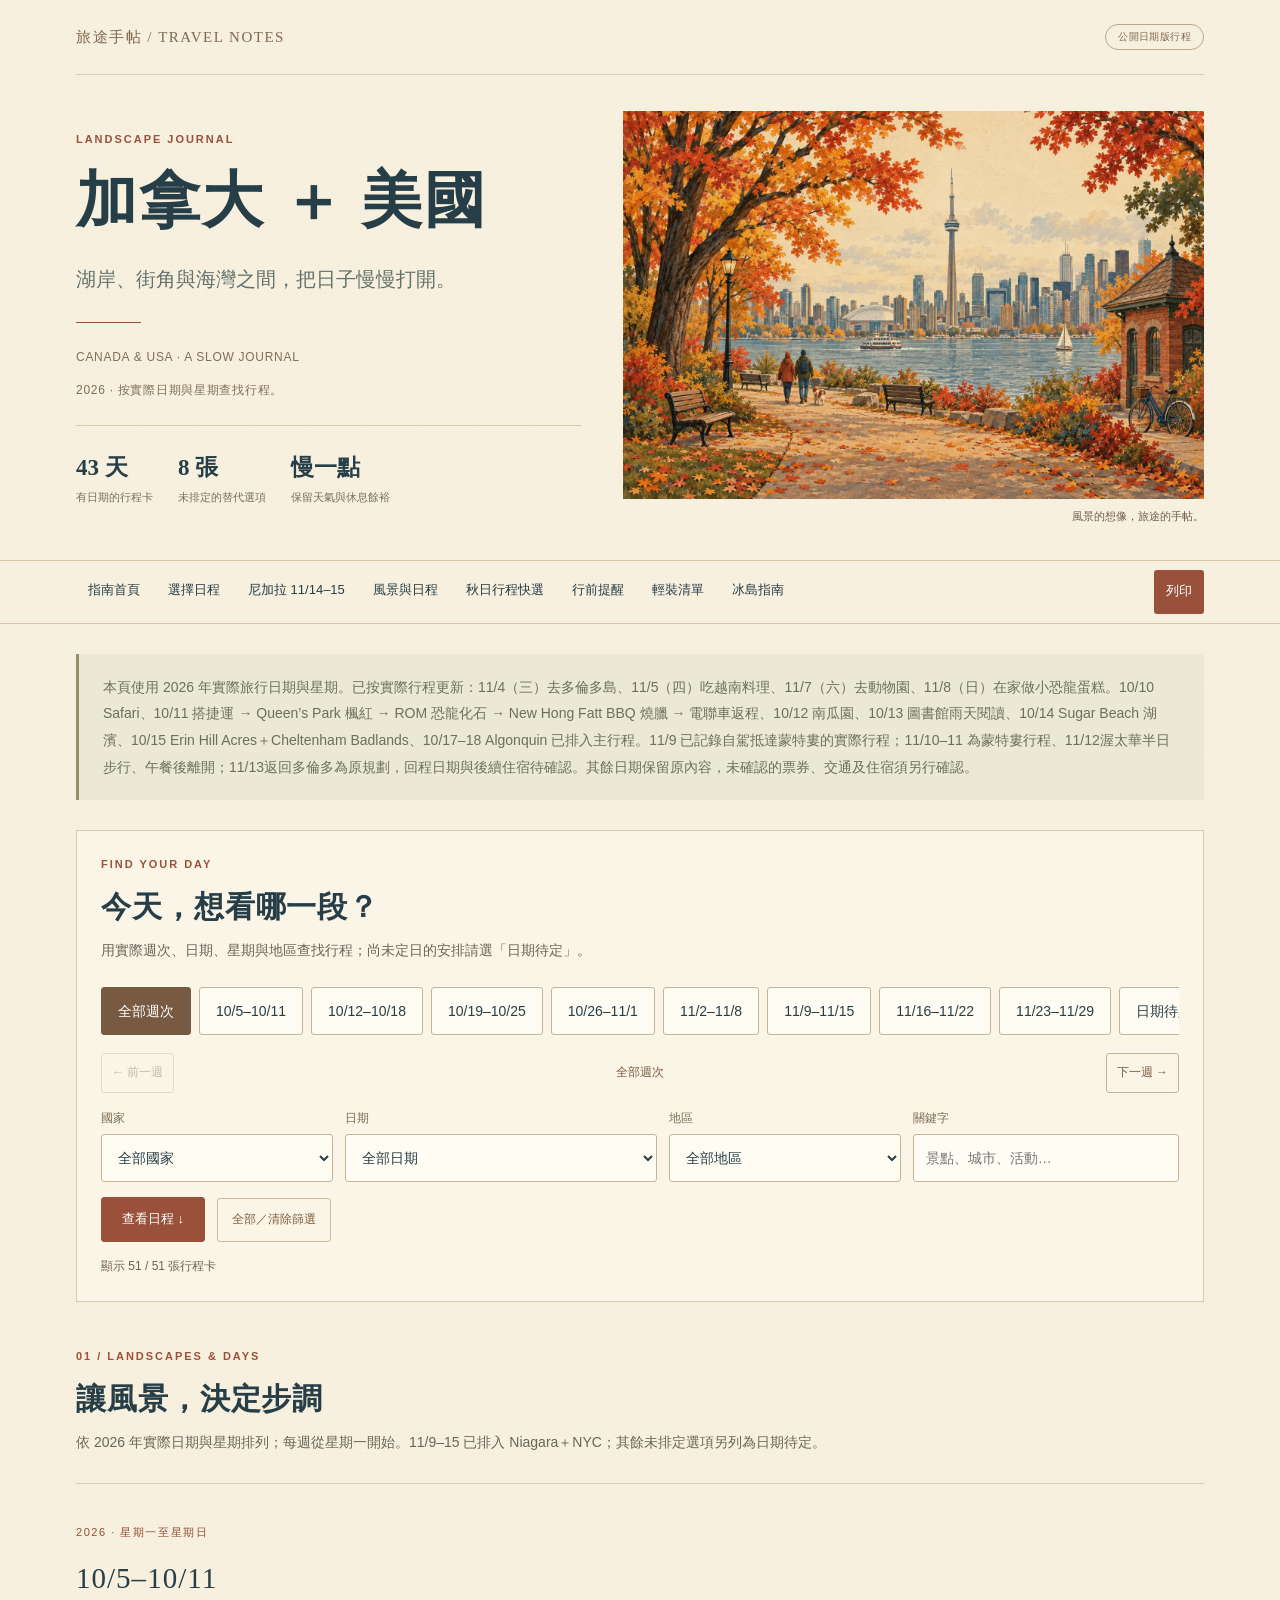
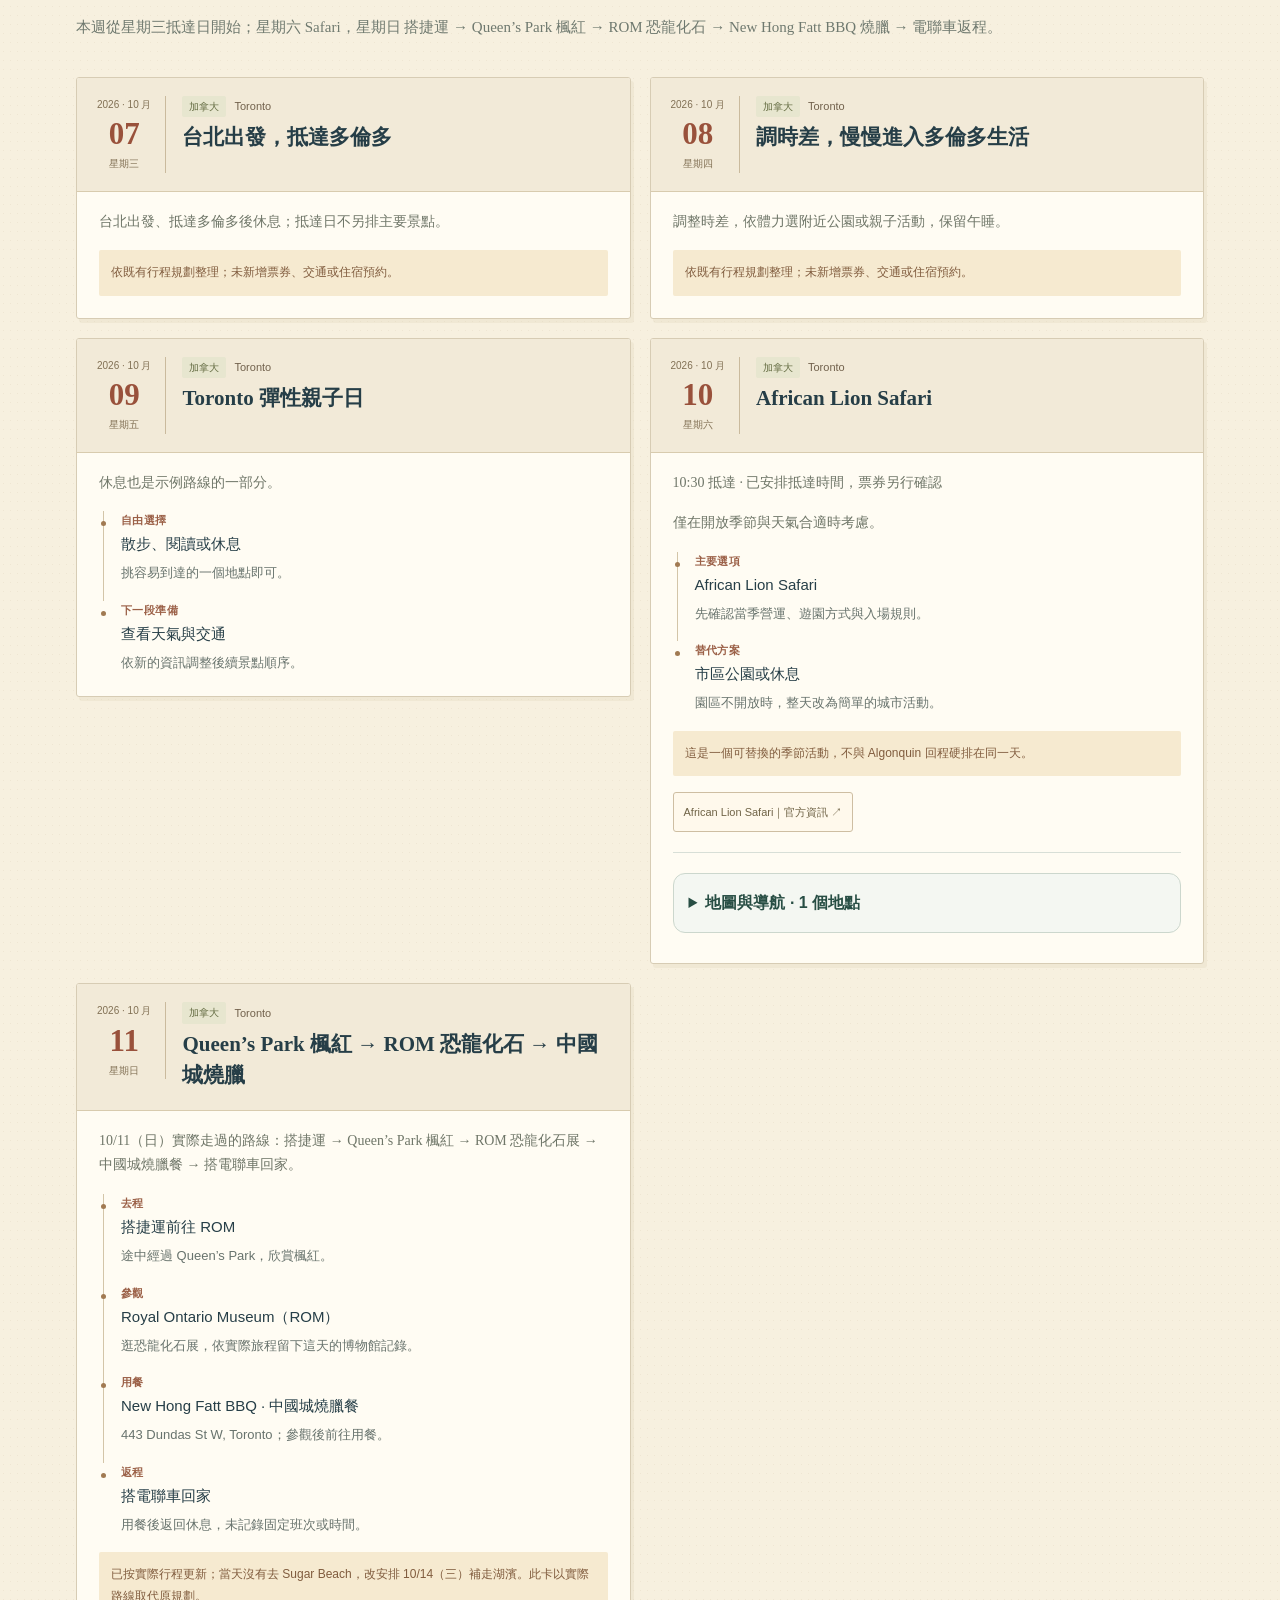
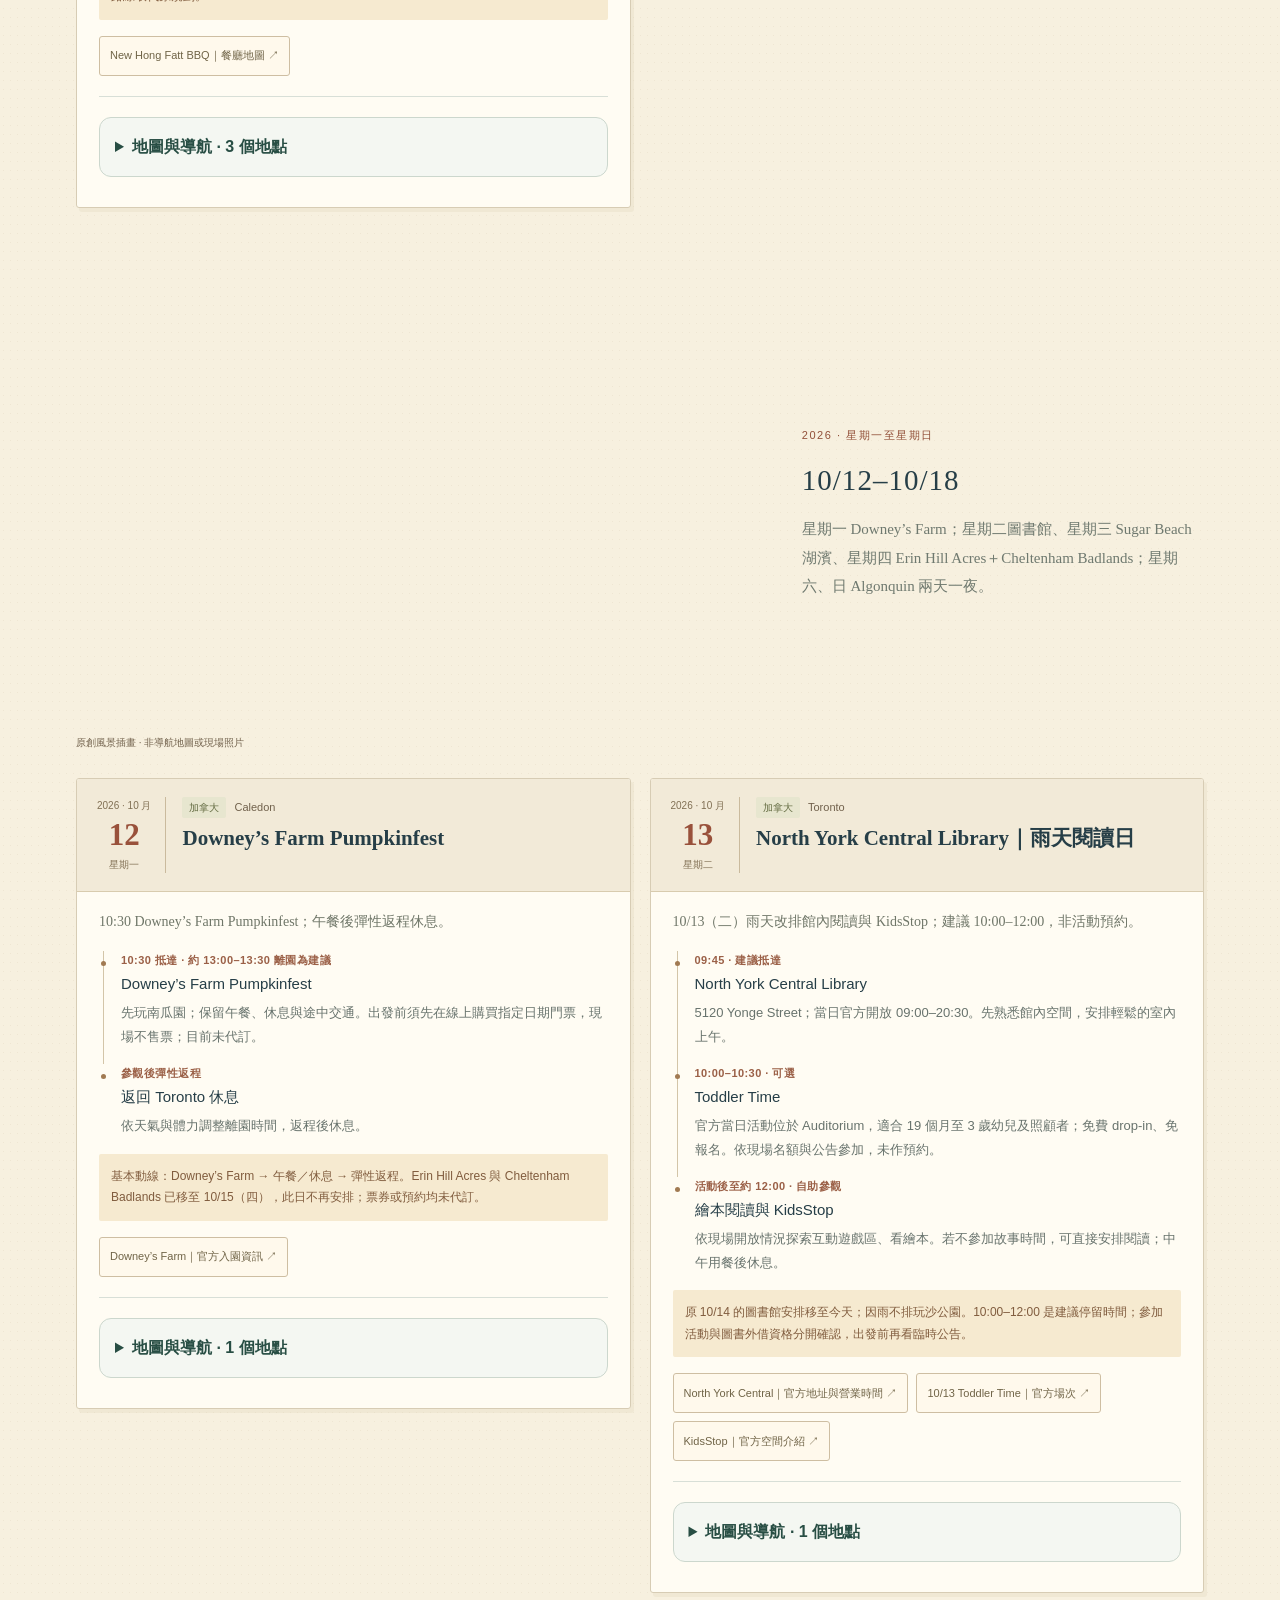
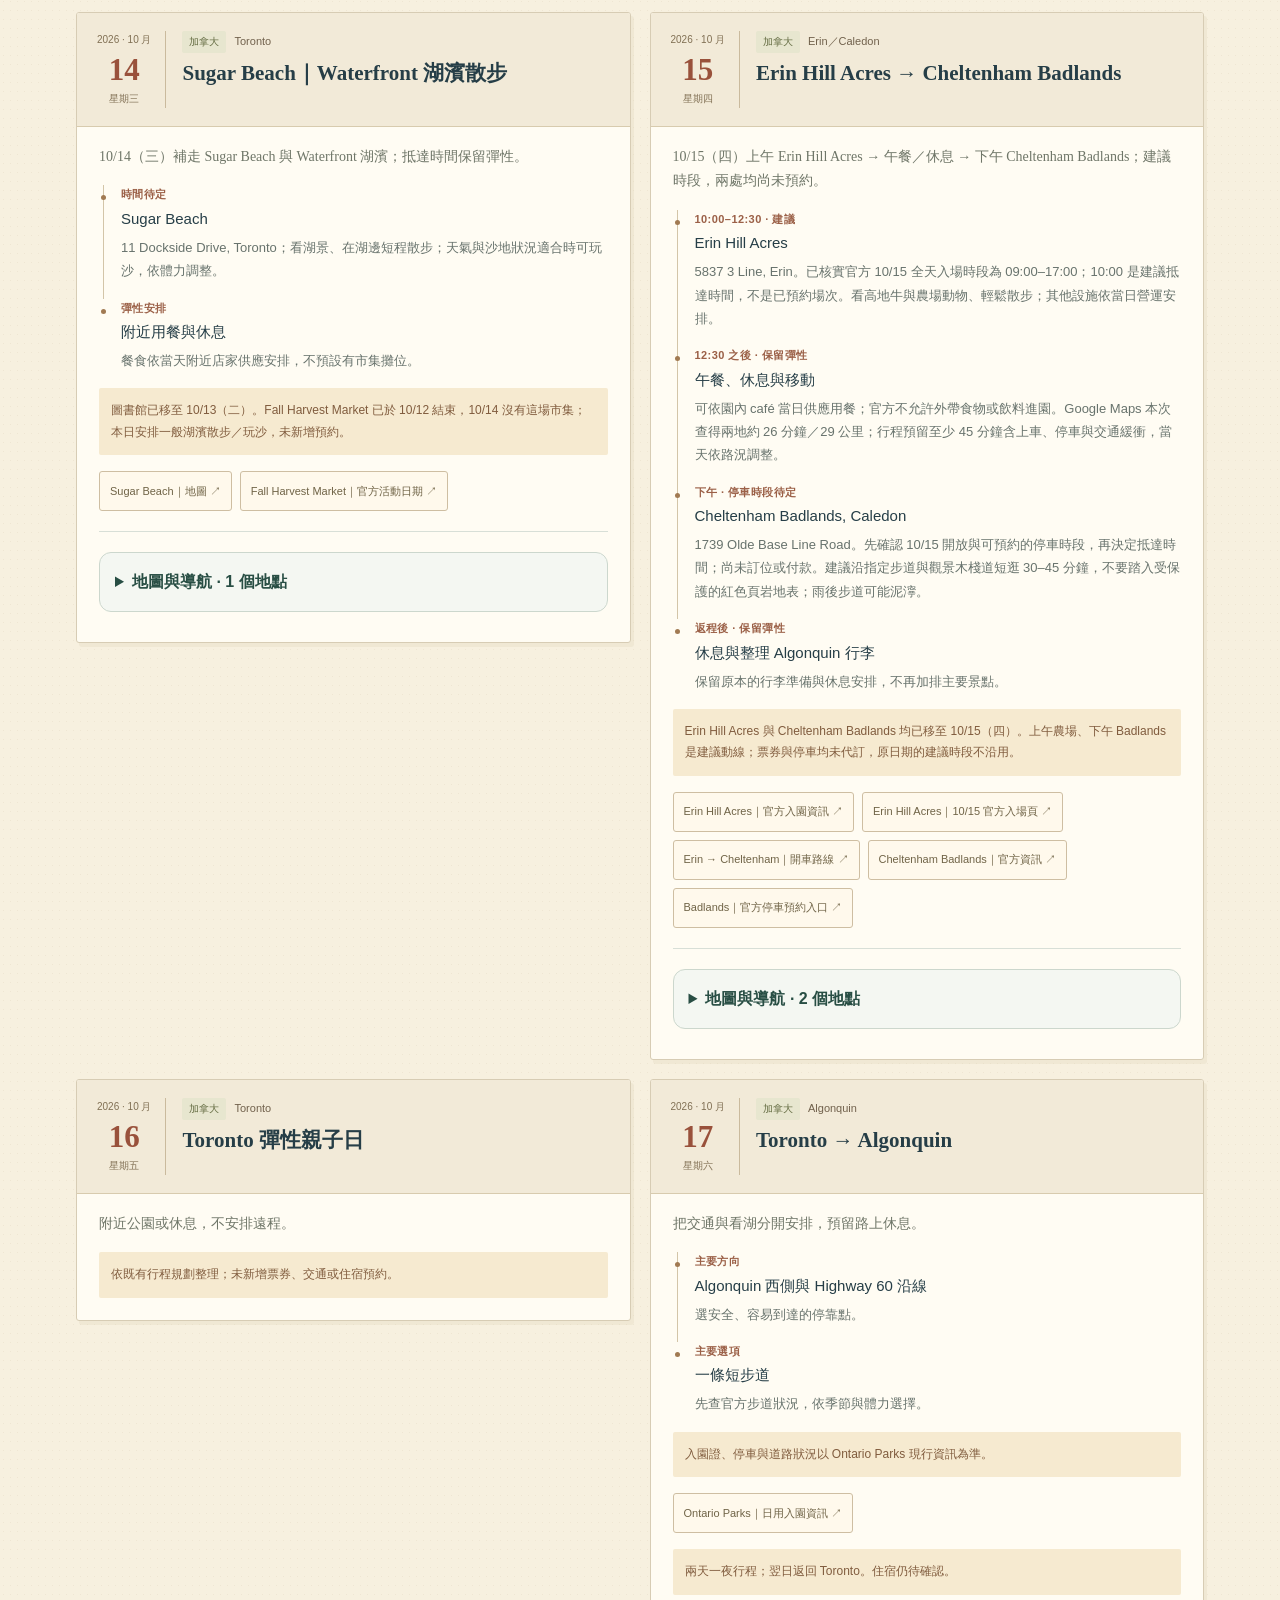
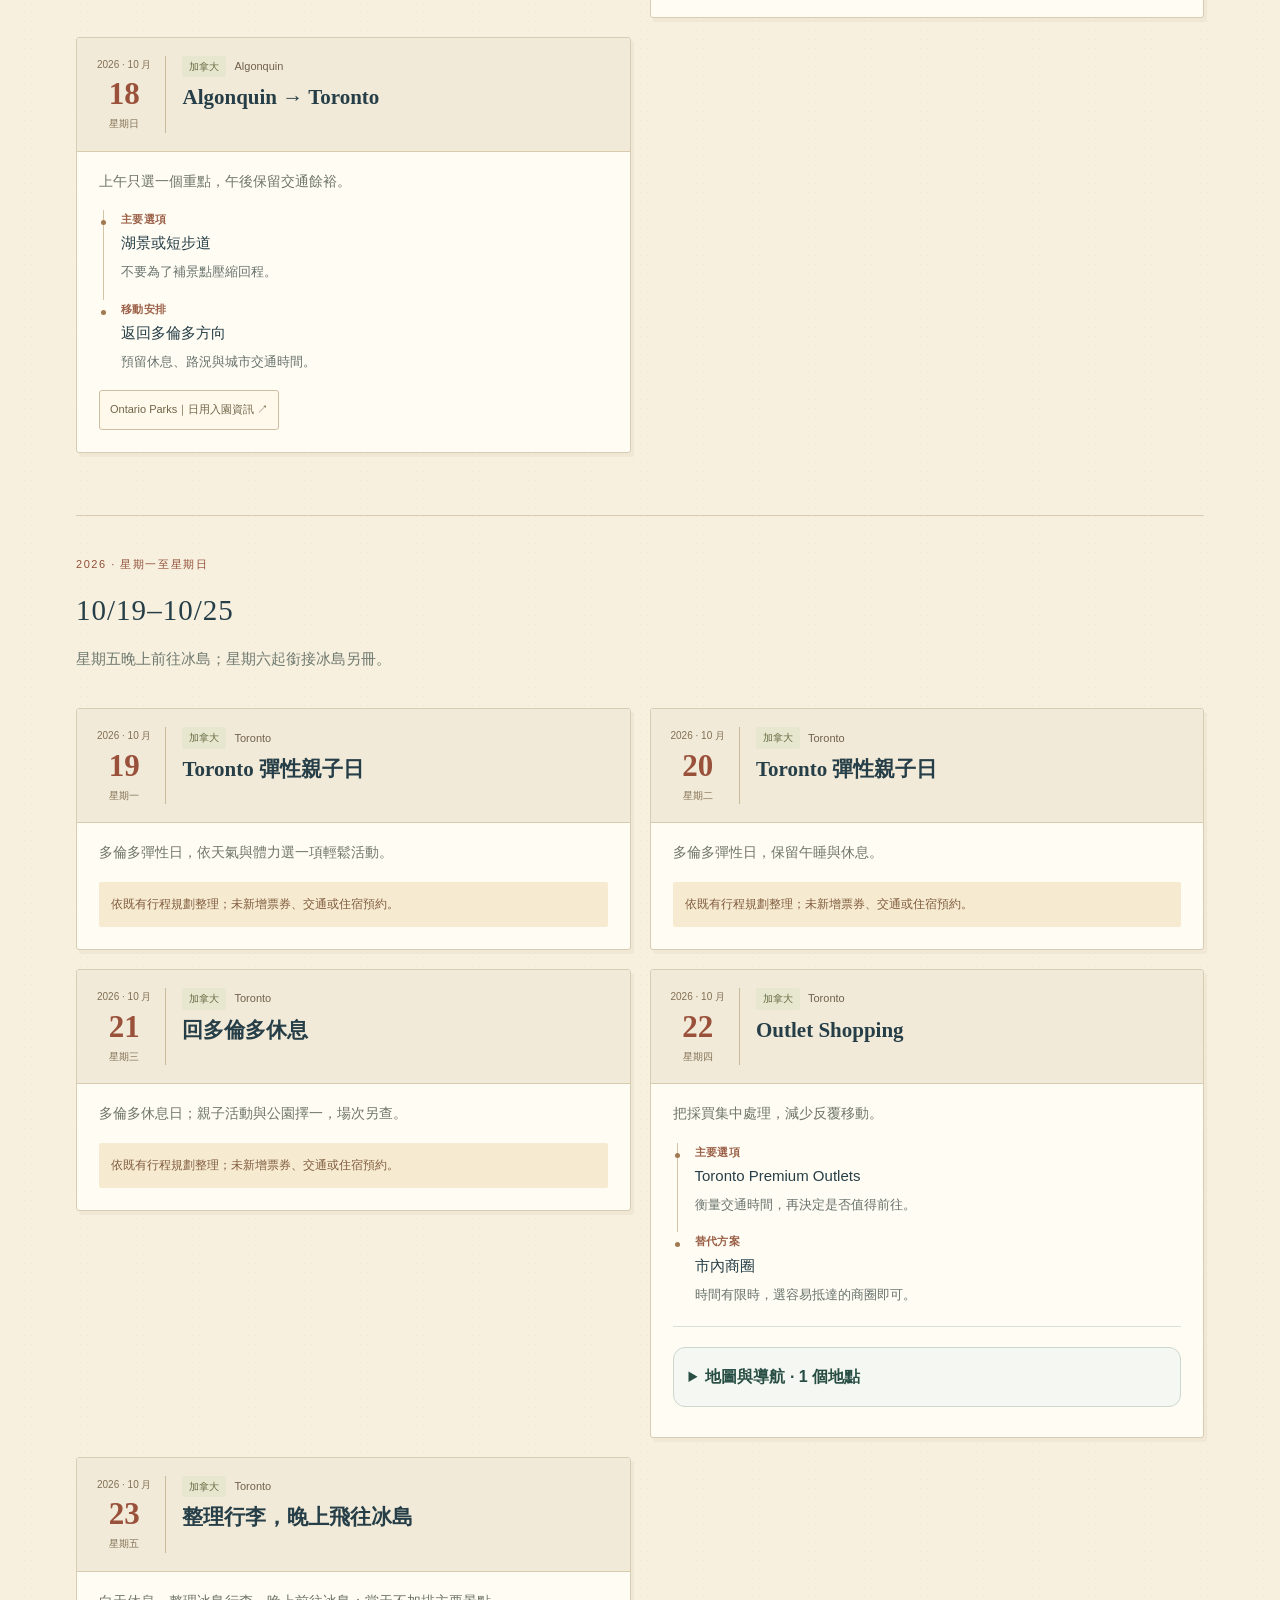
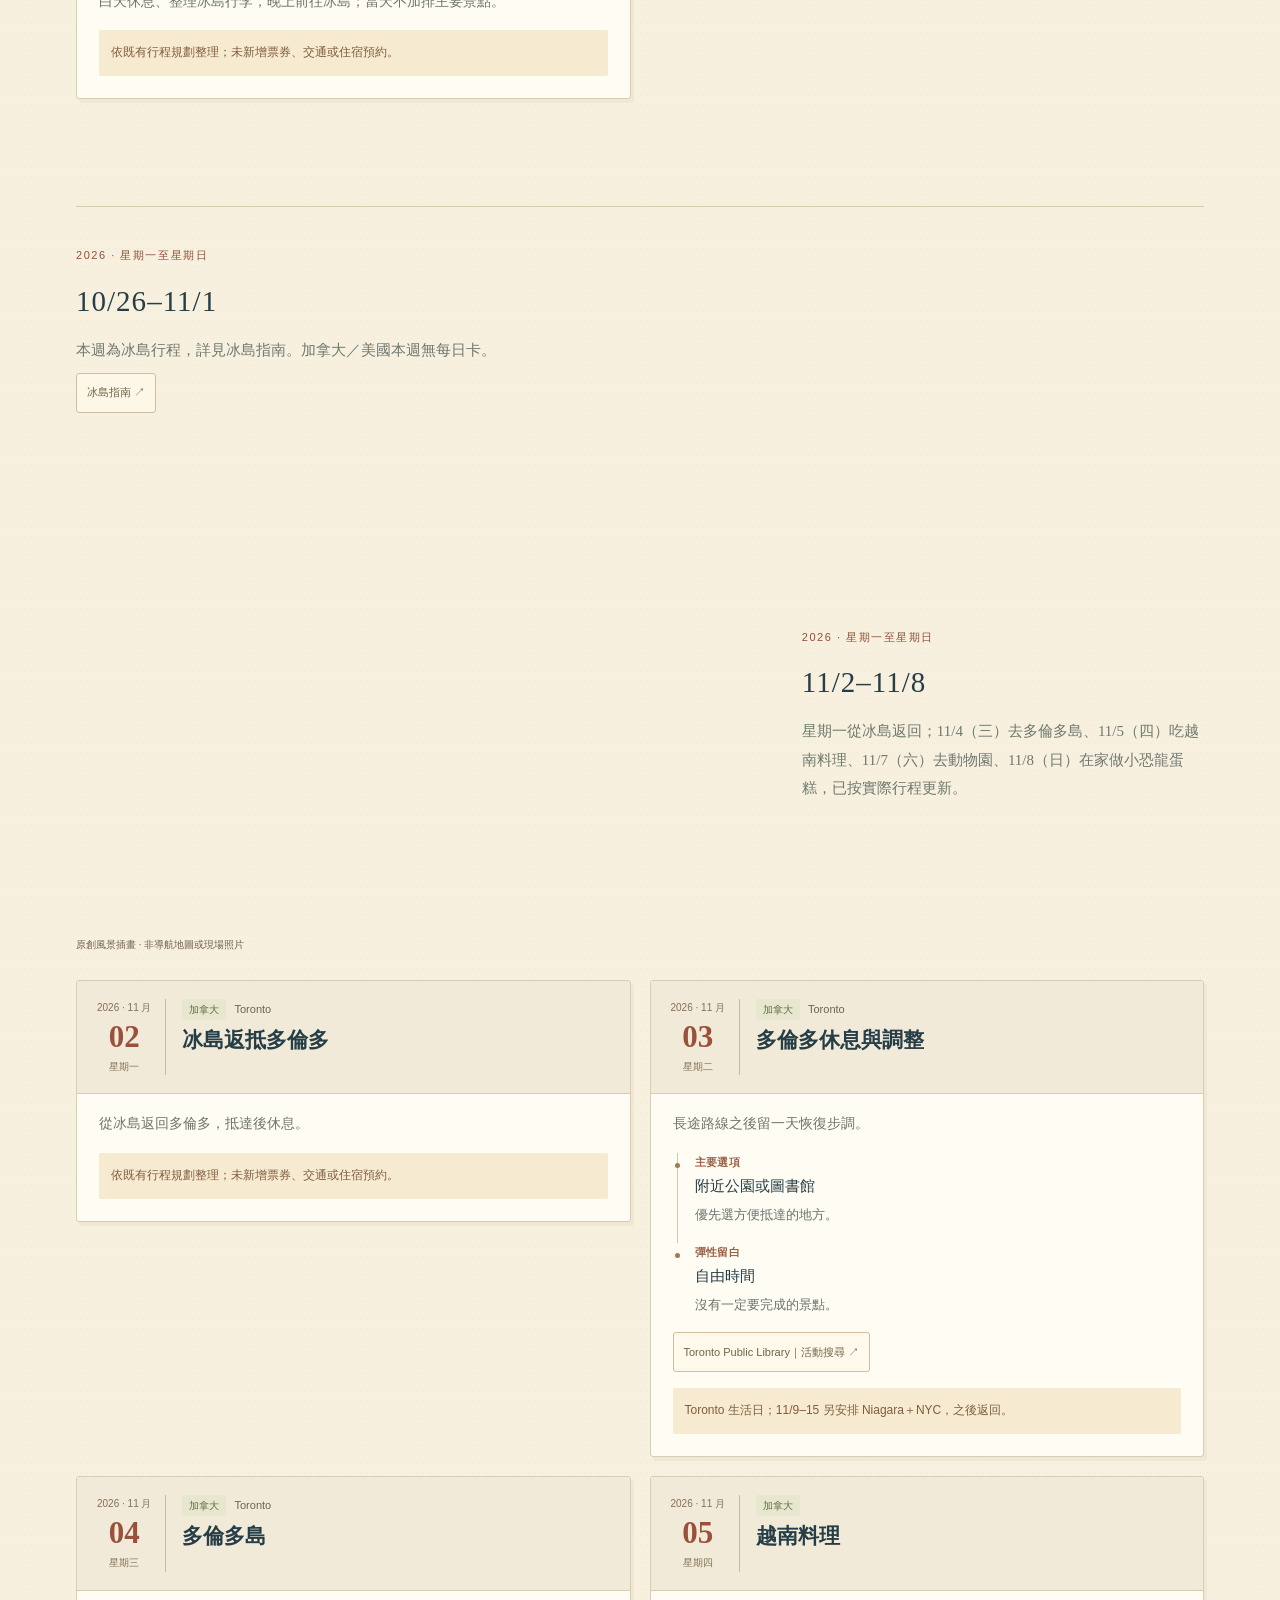
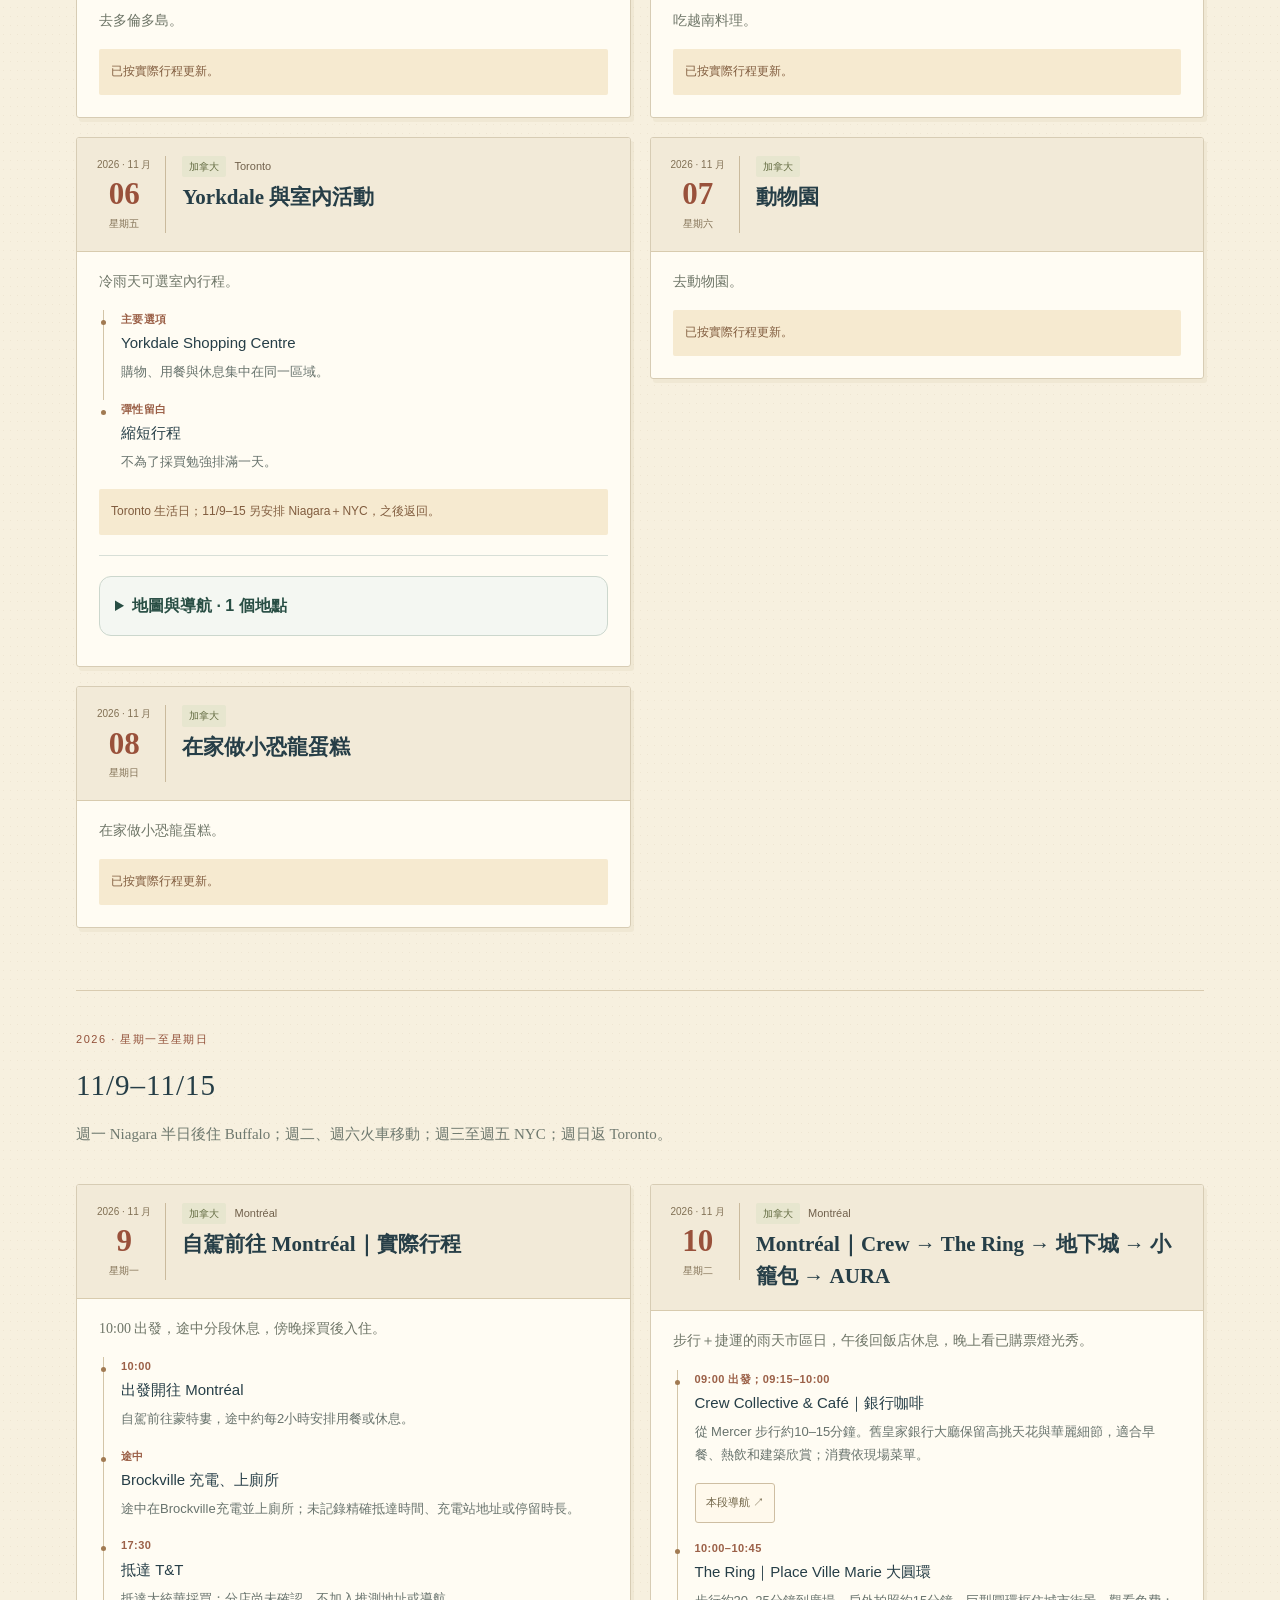
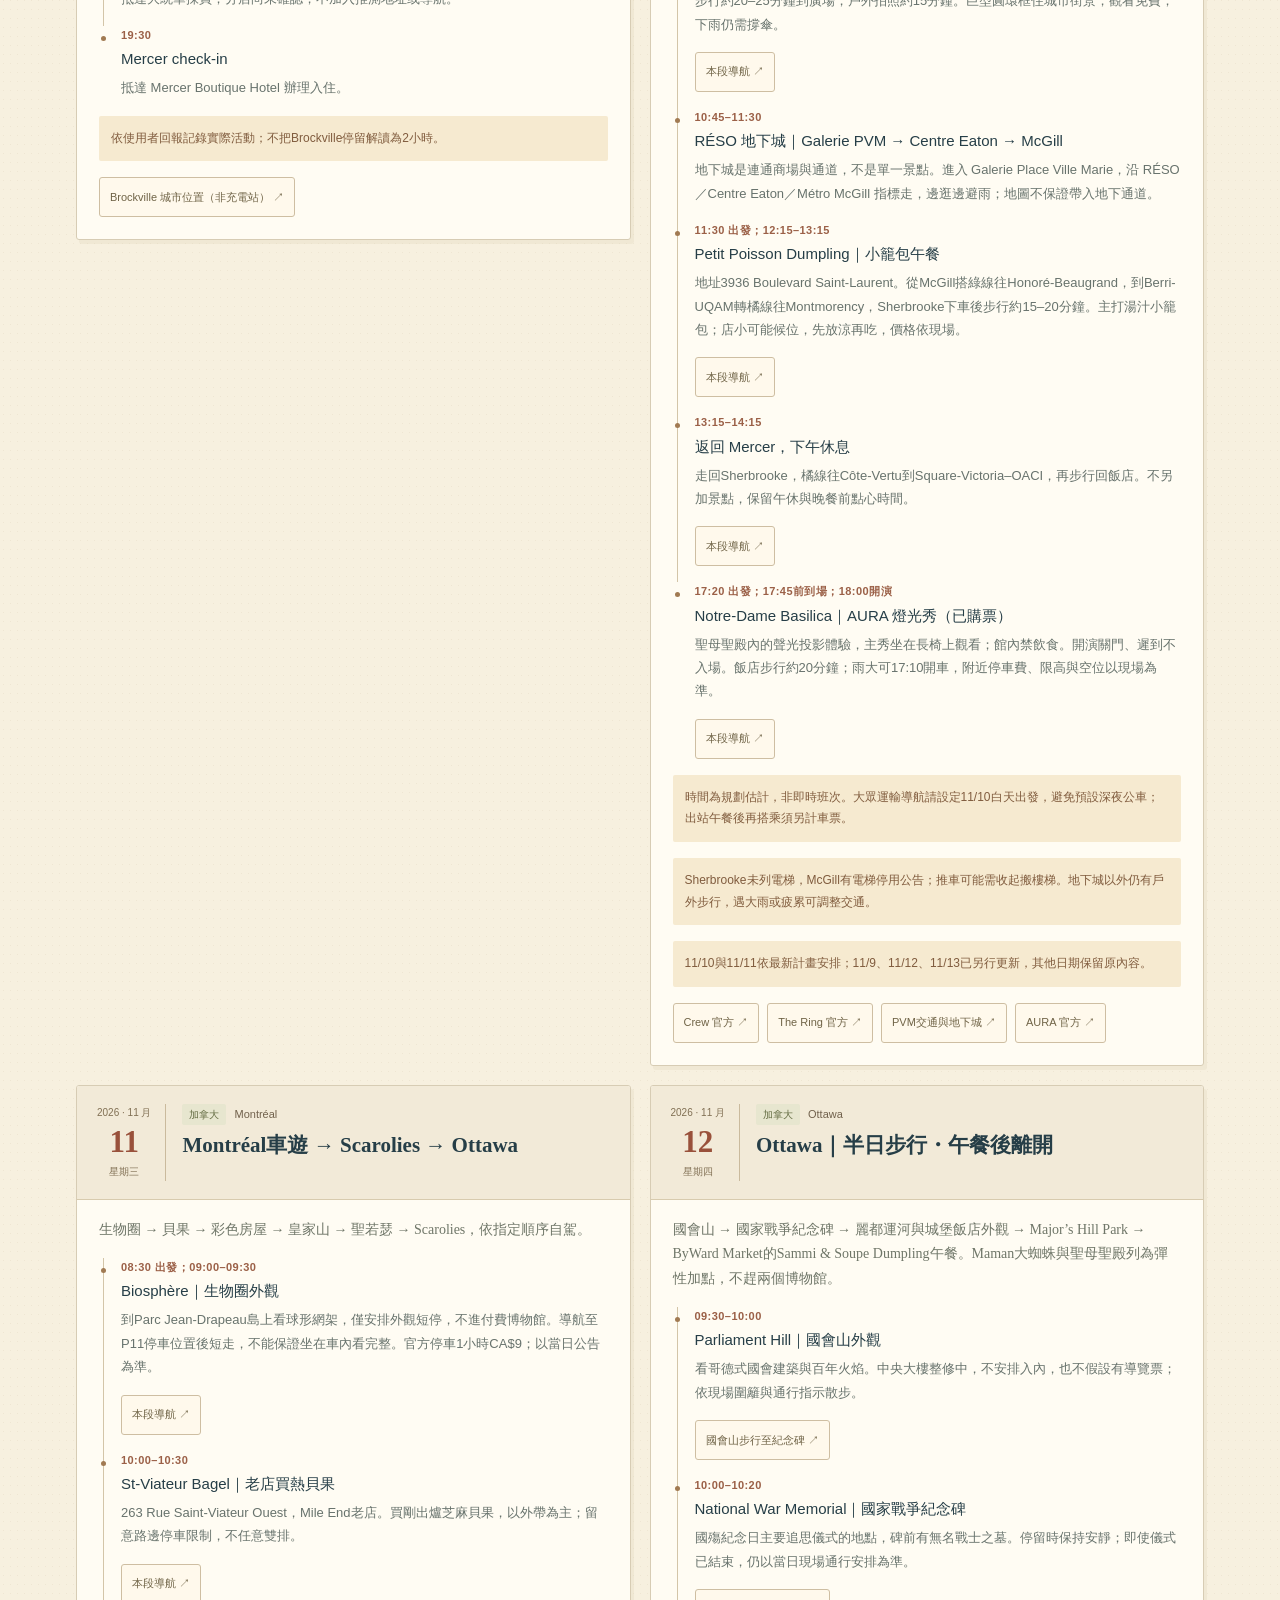
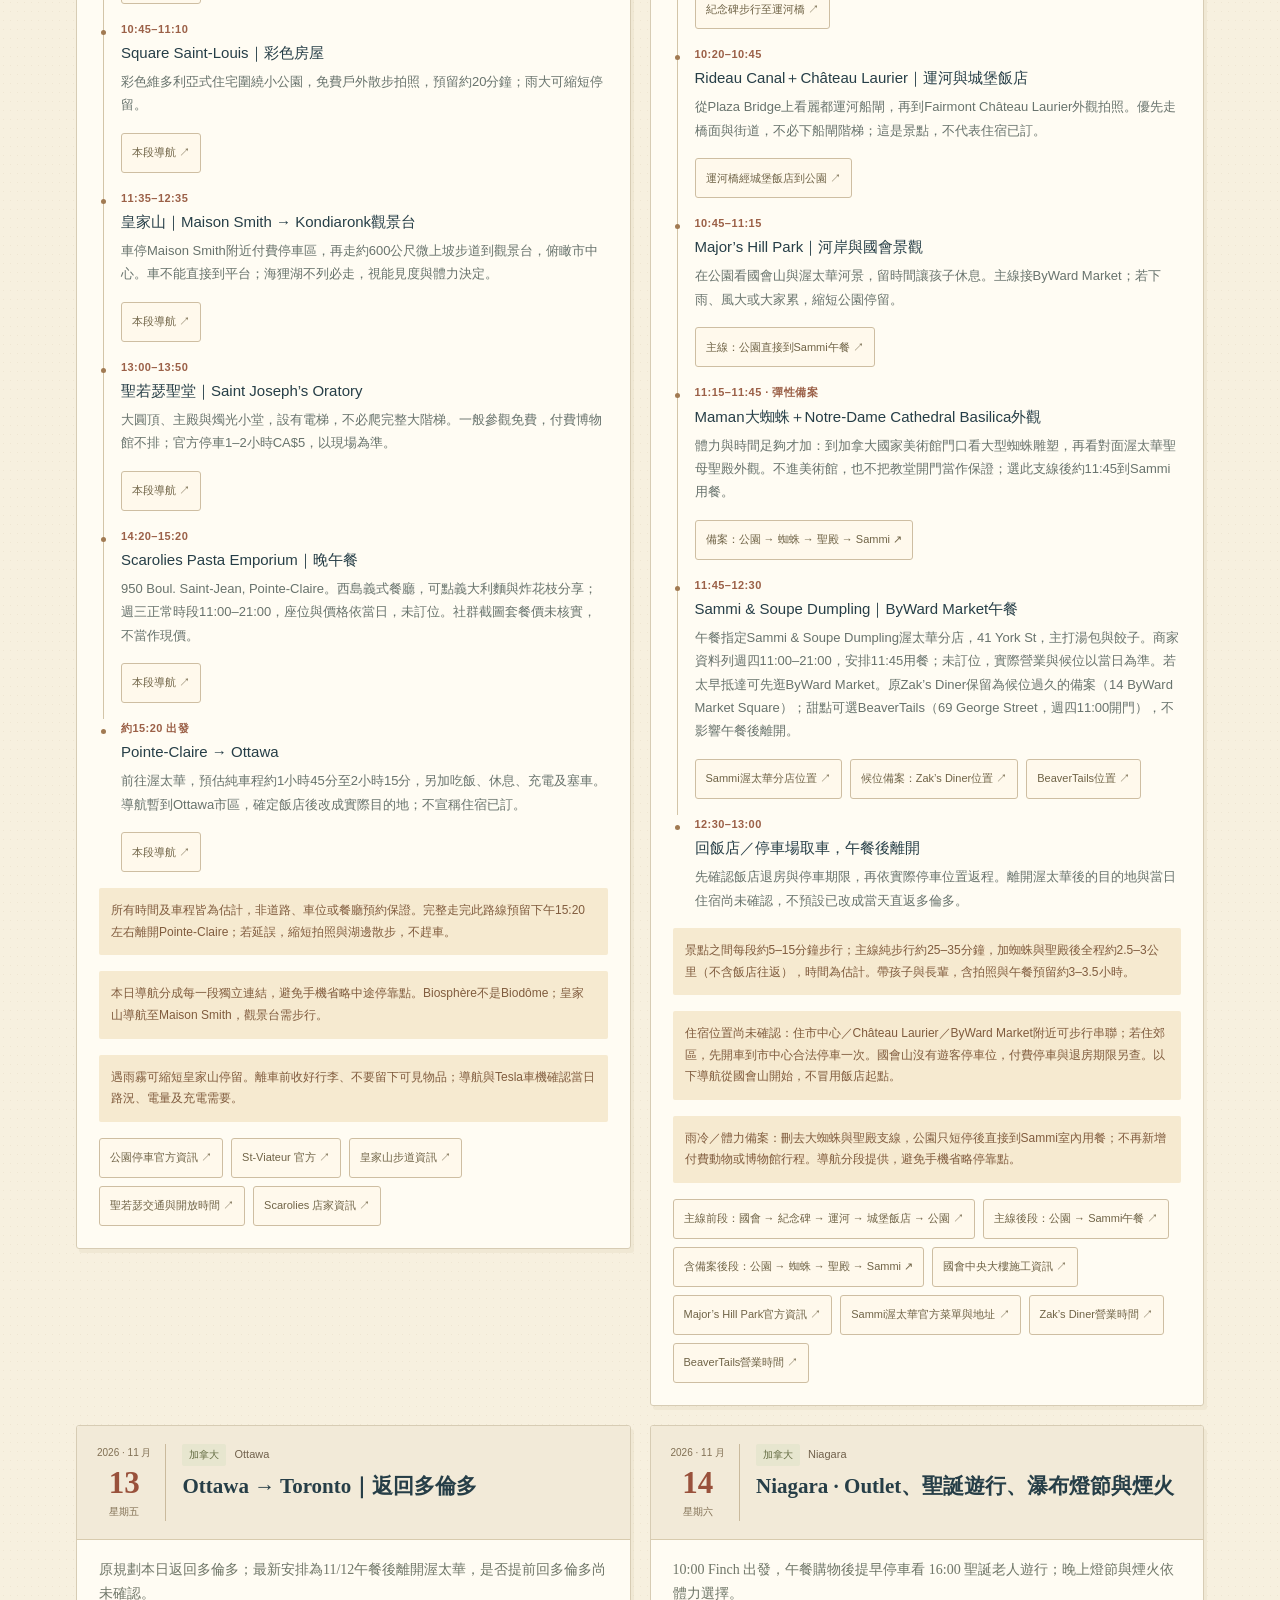
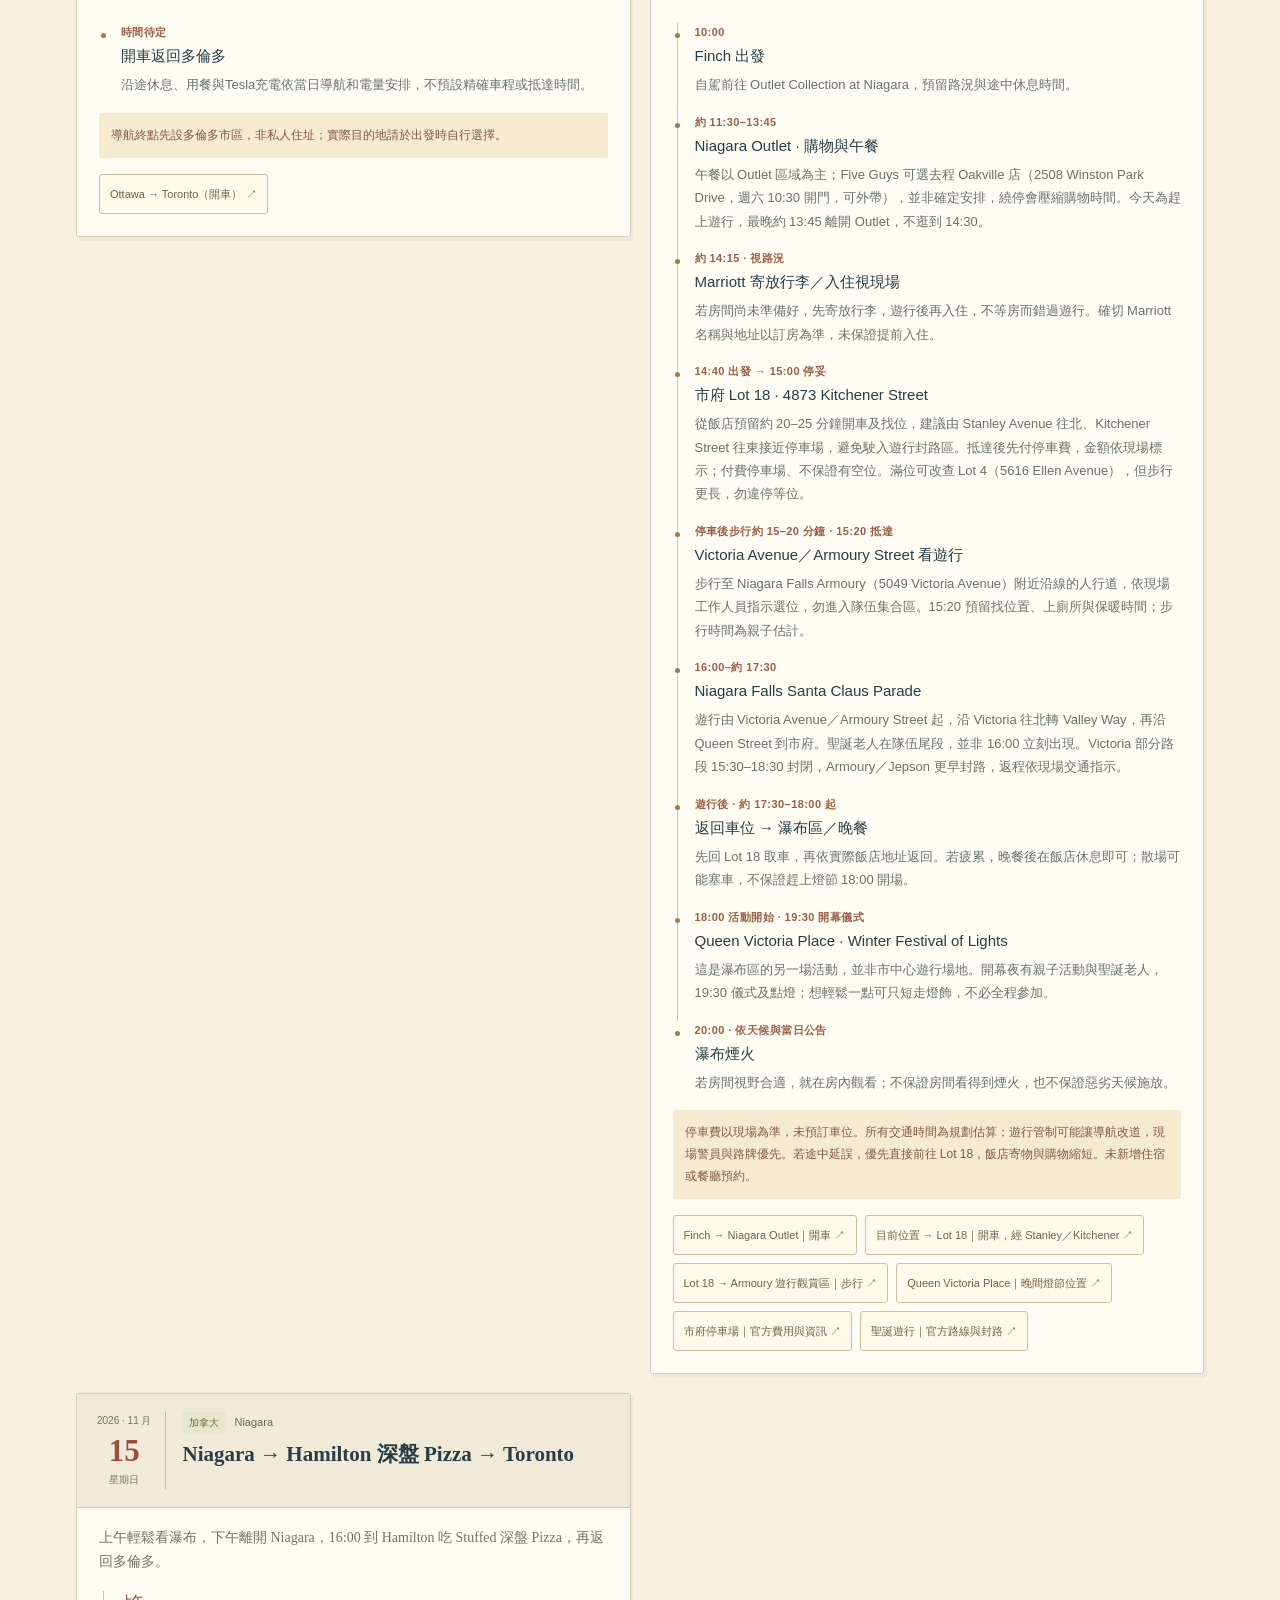
==== commit 2571cab5: "Update Nov 14 parade parking, walking routes and optional Five Guys; owner confirmed existing public" ====
--- a/canada.html
+++ b/canada.html
@@ -1,5 +1,5 @@
 <!DOCTYPE html>
-<html lang="zh-Hant"><head><meta charset="utf-8"><meta name="viewport" content="width=device-width,initial-scale=1"><meta name="color-scheme" content="light"><meta name="referrer" content="no-referrer"><meta http-equiv="Content-Security-Policy" content="default-src 'none'; style-src 'self'; script-src 'self'; img-src 'self'; connect-src 'none'; form-action 'none'; base-uri 'none'; object-src 'none'; frame-src https://maps.google.com https://www.google.com"><title>加拿大 ＋ 美國｜旅途手帖</title><meta name="description" content="加拿大與美國行程，按實際日期、星期及待定安排呈現。"><link rel="stylesheet" href="assets/site.css?v=20261011-map1"></head><body data-guide="canada" data-calendar="true"><a class="skip" href="#days">跳到每日行程</a><header class="wrap"><div class="masthead"><a href="index.html">旅途手帖 / TRAVEL NOTES</a><span class="privacy">公開日期版行程</span></div><div class="hero"><div><p class="eyebrow">LANDSCAPE JOURNAL</p><h1>加拿大 ＋ 美國</h1><p class="hero-sub">湖岸、街角與海灣之間，把日子慢慢打開。</p><div class="cover-rule"></div><p class="cover-caption">CANADA &amp; USA · A SLOW JOURNAL</p><p class="period">2026 · 按實際日期與星期查找行程。</p><div class="metrics"><div><b>43 天</b><span>有日期的行程卡</span></div><div><b>8 張</b><span>未排定的替代選項</span></div><div><b>慢一點</b><span>保留天氣與休息餘裕</span></div></div></div><figure class="cover-illustration"><img src="assets/canada-1.webp" alt="加拿大 ＋ 美國原創旅行風景插畫" width="1536" height="1024" fetchpriority="high" decoding="async"><figcaption>風景的想像，旅途的手帖。</figcaption></figure></div></header><nav class="topnav" aria-label="手帖導覽"><div class="wrap nav-inner"><a href="index.html">指南首頁</a><a href="#finder">選擇日程</a><a href="canada.html?region=Niagara#days">尼加拉 11/14–15</a><a href="#days">風景與日程</a><a href="#seasonal-two-days">秋日行程快選</a><a href="#notes">行前提醒</a><a href="#packing">輕裝清單</a><a href="iceland.html">冰島指南</a><button id="print" type="button">列印</button></div></nav><main class="wrap"><p class="intro-note">本頁使用 2026 年實際旅行日期與星期。已按實際行程更新：11/4（三）去多倫多島、11/5（四）吃越南料理、11/7（六）去動物園、11/8（日）在家做小恐龍蛋糕。10/10 Safari、10/11 搭捷運 → Queen’s Park 楓紅 → ROM 恐龍化石 → New Hong Fatt BBQ 燒臘 → 電聯車返程、10/12 南瓜園、10/13 圖書館雨天閱讀、10/14 Sugar Beach 湖濱、10/15 Erin Hill Acres＋Cheltenham Badlands、10/17–18 Algonquin 已排入主行程。11/9 已記錄自駕抵達蒙特婁的實際行程；11/10–11 為蒙特婁行程、11/12渥太華半日步行、午餐後離開；11/13返回多倫多為原規劃，回程日期與後續住宿待確認。其餘日期保留原內容，未確認的票券、交通及住宿須另行確認。</p><noscript><p class="callout">完整指南可直接閱讀；篩選與清單勾選保存需要啟用 JavaScript。</p></noscript><section id="finder" class="finder"><div class="section-head"><div><p class="eyebrow">FIND YOUR DAY</p><h2>今天，想看哪一段？</h2><p class="section-desc">用實際週次、日期、星期與地區查找行程；尚未定日的安排請選「日期待定」。</p></div></div><div class="week-chips" aria-label="相對週次"><button class="week-chip" type="button" data-week="all" data-label="全部週次" aria-pressed="true">全部週次</button><button class="week-chip" type="button" data-week="2026-10-05" data-label="10/5–10/11" aria-pressed="false">10/5–10/11</button><button class="week-chip" type="button" data-week="2026-10-12" data-label="10/12–10/18" aria-pressed="false">10/12–10/18</button><button class="week-chip" type="button" data-week="2026-10-19" data-label="10/19–10/25" aria-pressed="false">10/19–10/25</button><button class="week-chip" type="button" data-week="2026-10-26" data-label="10/26–11/1" aria-pressed="false">10/26–11/1</button><button class="week-chip" type="button" data-week="2026-11-02" data-label="11/2–11/8" aria-pressed="false">11/2–11/8</button><button class="week-chip" type="button" data-week="2026-11-09" data-label="11/9–11/15" aria-pressed="false">11/9–11/15</button><button class="week-chip" type="button" data-week="2026-11-16" data-label="11/16–11/22" aria-pressed="false">11/16–11/22</button><button class="week-chip" type="button" data-week="2026-11-23" data-label="11/23–11/29" aria-pressed="false">11/23–11/29</button><button class="week-chip" type="button" data-week="pending" data-label="日期待定" aria-pressed="false">日期待定</button></div><div class="week-controls"><button id="prev-week" type="button">← 前一週</button><span id="active-week">全部週次</span><button id="next-week" type="button">下一週 →</button></div><div class="filters"><label>國家<select id="country"><option value="all">全部國家</option><option value="加拿大">加拿大</option><option value="美國">美國</option></select></label><label>日期<select id="day"><option value="all">全部日期</option><option value="2026-10-07">10/7（三） · 台北出發，抵達多倫多</option><option value="2026-10-08">10/8（四） · 調時差，慢慢進入多倫多生活</option><option value="2026-10-09">10/9（五） · Toronto 彈性親子日</option><option value="2026-10-10">10/10（六） · African Lion Safari</option><option value="2026-10-11">10/11（日） · Queen’s Park 楓紅 → ROM 恐龍化石 → 中國城燒臘</option><option value="2026-10-12">10/12（一） · Downey’s Farm Pumpkinfest</option><option value="2026-10-13">10/13（二） · North York Central Library｜雨天閱讀日</option><option value="2026-10-14">10/14（三） · Sugar Beach｜Waterfront 湖濱散步</option><option value="2026-10-15">10/15（四） · Erin Hill Acres → Cheltenham Badlands</option><option value="2026-10-16">10/16（五） · Toronto 彈性親子日</option><option value="2026-10-17">10/17（六） · Toronto → Algonquin</option><option value="2026-10-18">10/18（日） · Algonquin → Toronto</option><option value="2026-10-19">10/19（一） · Toronto 彈性親子日</option><option value="2026-10-20">10/20（二） · Toronto 彈性親子日</option><option value="2026-10-21">10/21（三） · 回多倫多休息</option><option value="2026-10-22">10/22（四） · Outlet Shopping</option><option value="2026-10-23">10/23（五） · 整理行李，晚上飛往冰島</option><option value="2026-11-02">11/2（一） · 冰島返抵多倫多</option><option value="2026-11-03">11/3（二） · 多倫多休息與調整</option><option value="2026-11-04">11/4（三） · 多倫多島</option><option value="2026-11-05">11/5（四） · 越南料理</option><option value="2026-11-06">11/6（五） · Yorkdale 與室內活動</option><option value="2026-11-07">11/7（六） · 動物園</option><option value="2026-11-08">11/8（日） · 在家做小恐龍蛋糕</option><option value="2026-11-09">11/9（一） · 自駕前往 Montréal（實際）</option><option value="2026-11-10">11/10（二） · Montréal · Crew、The Ring、小籠包與AURA</option><option value="2026-11-11">11/11（三） · Montréal車遊、Scarolies → Ottawa</option><option value="2026-11-12">11/12（四） · Ottawa半日步行＋Sammi午餐</option><option value="2026-11-13">11/13（五） · Ottawa → Toronto</option><option value="2026-11-14">11/14（六） · Niagara · Outlet、瀑布燈節與煙火</option><option value="2026-11-15">11/15（日） · Niagara → Hamilton 深盤 Pizza → Toronto</option><option value="2026-11-16">11/16（一） · 整理大行李，準備西行</option><option value="2026-11-17">11/17（二） · 暫定 · Distillery Winter Village</option><option value="2026-11-18">11/18（三） · Toronto 自由慢遊 · 晴雨擇一</option><option value="2026-11-19">11/19（四） · Toronto 親子留白與出發準備</option><option value="2026-11-20">11/20（五） · 暫定 · Harbourfront 小火車與點燈</option><option value="2026-11-21">11/21（六） · Toronto · 行程待定</option><option value="2026-11-22">11/22（日） · 多倫多聖誕老人遊行</option><option value="2026-11-23">11/23（一） · Toronto · 行程待定</option><option value="2026-11-24">11/24（二） · AC185 · Toronto → Vancouver</option><option value="2026-11-25">11/25（三） · Vancouver 精華，晚上赴機場</option><option value="2026-11-26">11/26（四） · 凌晨從 Vancouver 起飛返台</option><option value="2026-11-27">11/27（五） · 抵達台北</option><option value="toronto-option-1">日期待定 · EarlyON 與公園生活日</option><option value="toronto-option-2">日期待定 · 水族館與 CN Tower 周邊</option><option value="toronto-option-3">日期待定 · 市區慢遊</option><option value="toronto-option-4">日期待定 · EarlyON 與室內 playground</option><option value="toronto-option-5">日期待定 · Outlet／大型採買</option><option value="toronto-option-6">日期待定 · 家庭自由日</option><option value="toronto-option-7">日期待定 · Toronto 慢遊</option><option value="blue-mountain-option">日期待定 · Blue Mountain 藍山一日遊</option></select></label><label>地區<select id="region"><option value="all">全部地區</option><option value="Algonquin">Algonquin</option><option value="Blue Mountain">Blue Mountain</option><option value="Buffalo">Buffalo</option><option value="Caledon">Caledon</option><option value="Montréal">Montréal</option><option value="Ottawa">Ottawa</option><option value="New York City">New York City</option><option value="Niagara">Niagara</option><option value="Toronto">Toronto</option><option value="Vancouver">Vancouver</option><option value="跨境交通">跨境交通</option></select></label><label class="search">關鍵字<input id="search" type="search" placeholder="景點、城市、活動…" autocomplete="off"></label></div><div class="filter-actions"><button id="show-results" type="button">查看日程 ↓</button><button id="clear-filters" type="button" class="reset">全部／清除篩選</button></div><p id="result-count" class="result-count" role="status" aria-live="polite">共 51 張行程卡（43 天＋8 張日期待定）</p></section><section id="days" class="section"><div class="section-head"><div><p class="eyebrow">01 / LANDSCAPES &amp; DAYS</p><h2>讓風景，決定步調</h2><p class="section-desc">依 2026 年實際日期與星期排列；每週從星期一開始。11/9–15 已排入 Niagara＋NYC；其餘未排定選項另列為日期待定。</p></div></div><section class="chapter-block" data-calendar-week="2026-10-05"><div class="chapter-opening no-art"><div class="chapter-copy"><span class="chapter-date">2026 · 星期一至星期日</span><h3 id="week-2026-10-05">10/5–10/11</h3><p>本週從星期三抵達日開始；星期六 Safari，星期日 搭捷運 → Queen’s Park 楓紅 → ROM 恐龍化石 → New Hong Fatt BBQ 燒臘 → 電聯車返程。</p></div></div><div class="day-grid"><article class="day-card" id="date-2026-10-07" data-day="2026-10-07" data-week="2026-10-05" data-country="加拿大" data-region="Toronto" data-date="2026-10-07"><div class="day-top"><div class="date-block"><span>2026 · 10 月</span><b>07</b><small>星期三</small></div><div class="day-heading"><div class="day-meta"><span class="tag">加拿大</span><span>Toronto</span></div><h3>台北出發，抵達多倫多</h3></div></div><div class="day-body"><p class="lead">台北出發、抵達多倫多後休息；抵達日不另排主要景點。</p><p class="day-note">依既有行程規劃整理；未新增票券、交通或住宿預約。</p></div></article><article class="day-card" id="date-2026-10-08" data-day="2026-10-08" data-week="2026-10-05" data-country="加拿大" data-region="Toronto" data-date="2026-10-08"><div class="day-top"><div class="date-block"><span>2026 · 10 月</span><b>08</b><small>星期四</small></div><div class="day-heading"><div class="day-meta"><span class="tag">加拿大</span><span>Toronto</span></div><h3>調時差，慢慢進入多倫多生活</h3></div></div><div class="day-body"><p class="lead">調整時差，依體力選附近公園或親子活動，保留午睡。</p><p class="day-note">依既有行程規劃整理；未新增票券、交通或住宿預約。</p></div></article><article class="day-card" id="date-2026-10-09" data-day="2026-10-09" data-week="2026-10-05" data-country="加拿大" data-region="Toronto" data-date="2026-10-09"><div class="day-top"><div class="date-block"><span>2026 · 10 月</span><b>09</b><small>星期五</small></div><div class="day-heading"><div class="day-meta"><span class="tag">加拿大</span><span>Toronto</span></div><h3>Toronto 彈性親子日</h3></div></div><div class="day-body"><p class="lead">休息也是示例路線的一部分。</p><ul class="timeline"><li><span class="time">自由選擇</span><strong class="event-title">散步、閱讀或休息</strong><p class="detail">挑容易到達的一個地點即可。</p></li><li><span class="time">下一段準備</span><strong class="event-title">查看天氣與交通</strong><p class="detail">依新的資訊調整後續景點順序。</p></li></ul></div></article><article class="day-card" id="date-2026-10-10" data-day="2026-10-10" data-week="2026-10-05" data-country="加拿大" data-region="Toronto" data-date="2026-10-10"><div class="day-top"><div class="date-block"><span>2026 · 10 月</span><b>10</b><small>星期六</small></div><div class="day-heading"><div class="day-meta"><span class="tag">加拿大</span><span>Toronto</span></div><h3>African Lion Safari</h3></div></div><div class="day-body"><p class="lead">10:30 抵達 · 已安排抵達時間，票券另行確認</p><p class="lead">僅在開放季節與天氣合適時考慮。</p><ul class="timeline"><li><span class="time">主要選項</span><strong class="event-title">African Lion Safari</strong><p class="detail">先確認當季營運、遊園方式與入場規則。</p></li><li><span class="time">替代方案</span><strong class="event-title">市區公園或休息</strong><p class="detail">園區不開放時，整天改為簡單的城市活動。</p></li></ul><p class="day-note">這是一個可替換的季節活動，不與 Algonquin 回程硬排在同一天。</p><div class="maps"><a class="map-link" href="https://lionsafari.com/" target="_blank" rel="noopener noreferrer">African Lion Safari｜官方資訊 ↗</a></div><div class="travel-tools"><details class="map-disclosure"><summary>地圖與導航 · 1 個地點</summary><div class="travel-tool-body"><label>選擇這天的地點<select class="travel-stop"><option value="African Lion Safari Ontario">African Lion Safari Ontario</option></select></label><p class="travel-help">依原行程的地名搜尋；備選也可能列在內，並非每站必到。請核對入口、停車與開放狀況。導航一次只選一站，交通方式由你決定；渡輪路段請看官方船班。</p><div class="travel-actions"><button type="button" class="load-map">載入地圖</button><button type="button" class="hide-map" hidden="">關閉地圖</button><a class="open-map" href="https://www.google.com/maps/search/?api=1&amp;query=African%20Lion%20Safari%20Ontario" target="_blank" rel="noopener noreferrer">在 Google Maps 開啟 ↗</a><a class="open-navigation" href="https://www.google.com/maps/search/?api=1&amp;query=African%20Lion%20Safari%20Ontario" target="_blank" rel="noopener noreferrer">前往這一站 ↗</a><button type="button" class="copy-place">複製地點名稱</button></div><p class="travel-help">只有按「載入地圖」才連線 Google；不用定位權限。地圖無法載入時仍可開啟外部地圖。</p><div class="travel-map"></div><p class="travel-status" role="status" aria-live="polite"></p></div></details></div></div></article><article class="day-card" id="date-2026-10-11" data-day="2026-10-11" data-week="2026-10-05" data-country="加拿大" data-region="Toronto" data-date="2026-10-11"><div class="day-top"><div class="date-block"><span>2026 · 10 月</span><b>11</b><small>星期日</small></div><div class="day-heading"><div class="day-meta"><span class="tag">加拿大</span><span>Toronto</span></div><h3>Queen’s Park 楓紅 → ROM 恐龍化石 → 中國城燒臘</h3></div></div><div class="day-body"><p class="lead">10/11（日）實際走過的路線：搭捷運 → Queen’s Park 楓紅 → ROM 恐龍化石展 → 中國城燒臘餐 → 搭電聯車回家。</p><ul class="timeline"><li><span class="time">去程</span><strong class="event-title">搭捷運前往 ROM</strong><p class="detail">途中經過 Queen’s Park，欣賞楓紅。</p></li><li><span class="time">參觀</span><strong class="event-title">Royal Ontario Museum（ROM）</strong><p class="detail">逛恐龍化石展，依實際旅程留下這天的博物館記錄。</p></li><li><span class="time">用餐</span><strong class="event-title">New Hong Fatt BBQ · 中國城燒臘餐</strong><p class="detail">443 Dundas St W, Toronto；參觀後前往用餐。</p></li><li><span class="time">返程</span><strong class="event-title">搭電聯車回家</strong><p class="detail">用餐後返回休息，未記錄固定班次或時間。</p></li></ul><p class="day-note">已按實際行程更新；當天沒有去 Sugar Beach，改安排 10/14（三）補走湖濱。此卡以實際路線取代原規劃。</p><div class="maps"><a class="map-link" href="https://maps.app.goo.gl/cuH5CKvCMEZv14sNA?g_st=ic" target="_blank" rel="noopener noreferrer">New Hong Fatt BBQ｜餐廳地圖 ↗</a></div><div class="travel-tools"><details class="map-disclosure"><summary>地圖與導航 · 3 個地點</summary><div class="travel-tool-body"><label>選擇這天的地點<select class="travel-stop"><option value="Queens Park Toronto">Queens Park Toronto</option><option value="Royal Ontario Museum Toronto">Royal Ontario Museum Toronto</option><option value="New Hong Fatt BBQ 443 Dundas St W Toronto">New Hong Fatt BBQ 443 Dundas St W Toronto</option></select></label><p class="travel-help">依原行程的地名搜尋；備選也可能列在內，並非每站必到。請核對入口、停車與開放狀況。導航一次只選一站，交通方式由你決定；渡輪路段請看官方船班。</p><div class="travel-actions"><button type="button" class="load-map">載入地圖</button><button type="button" class="hide-map" hidden="">關閉地圖</button><a class="open-map" href="https://www.google.com/maps/search/?api=1&amp;query=Queens%20Park%20Toronto" target="_blank" rel="noopener noreferrer">在 Google Maps 開啟 ↗</a><a class="open-navigation" href="https://www.google.com/maps/search/?api=1&amp;query=Queens%20Park%20Toronto" target="_blank" rel="noopener noreferrer">前往這一站 ↗</a><button type="button" class="copy-place">複製地點名稱</button></div><p class="travel-help">只有按「載入地圖」才連線 Google；不用定位權限。地圖無法載入時仍可開啟外部地圖。</p><div class="travel-map"></div><p class="travel-status" role="status" aria-live="polite"></p></div></details></div></div></article></div></section><section class="chapter-block" data-calendar-week="2026-10-12"><div class="chapter-opening"><figure class="chapter-figure"><img src="assets/canada-2.webp" alt="城市與瀑布，各有節奏的原創風景插畫" width="1536" height="1024" loading="lazy" decoding="async"><figcaption>原創風景插畫 · 非導航地圖或現場照片</figcaption></figure><div class="chapter-copy"><span class="chapter-date">2026 · 星期一至星期日</span><h3 id="week-2026-10-12">10/12–10/18</h3><p>星期一 Downey’s Farm；星期二圖書館、星期三 Sugar Beach 湖濱、星期四 Erin Hill Acres＋Cheltenham Badlands；星期六、日 Algonquin 兩天一夜。</p></div></div><div class="day-grid"><article class="day-card" id="date-2026-10-12" data-day="2026-10-12" data-week="2026-10-12" data-country="加拿大" data-region="Caledon" data-date="2026-10-12"><div class="day-top"><div class="date-block"><span>2026 · 10 月</span><b>12</b><small>星期一</small></div><div class="day-heading"><div class="day-meta"><span class="tag">加拿大</span><span>Caledon</span></div><h3>Downey’s Farm Pumpkinfest</h3></div></div><div class="day-body"><p class="lead">10:30 Downey’s Farm Pumpkinfest；午餐後彈性返程休息。</p><ul class="timeline"><li><span class="time">10:30 抵達 · 約 13:00–13:30 離園為建議</span><strong class="event-title">Downey’s Farm Pumpkinfest</strong><p class="detail">先玩南瓜園；保留午餐、休息與途中交通。出發前須先在線上購買指定日期門票，現場不售票；目前未代訂。</p></li><li><span class="time">參觀後彈性返程</span><strong class="event-title">返回 Toronto 休息</strong><p class="detail">依天氣與體力調整離園時間，返程後休息。</p></li></ul><p class="day-note">基本動線：Downey’s Farm → 午餐／休息 → 彈性返程。Erin Hill Acres 與 Cheltenham Badlands 已移至 10/15（四），此日不再安排；票券或預約均未代訂。</p><div class="maps"><a class="map-link" href="https://downeysfarm.com/pumpkinfest/" target="_blank" rel="noopener noreferrer">Downey’s Farm｜官方入園資訊 ↗</a></div><div class="travel-tools"><details class="map-disclosure"><summary>地圖與導航 · 1 個地點</summary><div class="travel-tool-body"><label>選擇這天的地點<select class="travel-stop"><option value="Downeys Farm Caledon Ontario">Downeys Farm Caledon Ontario</option></select></label><p class="travel-help">依原行程的地名搜尋；備選也可能列在內，並非每站必到。請核對入口、停車與開放狀況。導航一次只選一站，交通方式由你決定；渡輪路段請看官方船班。</p><div class="travel-actions"><button type="button" class="load-map">載入地圖</button><button type="button" class="hide-map" hidden="">關閉地圖</button><a class="open-map" href="https://www.google.com/maps/search/?api=1&amp;query=Downeys%20Farm%20Caledon%20Ontario" target="_blank" rel="noopener noreferrer">在 Google Maps 開啟 ↗</a><a class="open-navigation" href="https://www.google.com/maps/search/?api=1&amp;query=Downeys%20Farm%20Caledon%20Ontario" target="_blank" rel="noopener noreferrer">前往這一站 ↗</a><button type="button" class="copy-place">複製地點名稱</button></div><p class="travel-help">只有按「載入地圖」才連線 Google；不用定位權限。地圖無法載入時仍可開啟外部地圖。</p><div class="travel-map"></div><p class="travel-status" role="status" aria-live="polite"></p></div></details></div></div></article><article class="day-card" id="date-2026-10-13" data-day="2026-10-13" data-week="2026-10-12" data-country="加拿大" data-region="Toronto" data-date="2026-10-13"><div class="day-top"><div class="date-block"><span>2026 · 10 月</span><b>13</b><small>星期二</small></div><div class="day-heading"><div class="day-meta"><span class="tag">加拿大</span><span>Toronto</span></div><h3>North York Central Library｜雨天閱讀日</h3></div></div><div class="day-body"><p class="lead">10/13（二）雨天改排館內閱讀與 KidsStop；建議 10:00–12:00，非活動預約。</p><ul class="timeline"><li><span class="time">09:45 · 建議抵達</span><strong class="event-title">North York Central Library</strong><p class="detail">5120 Yonge Street；當日官方開放 09:00–20:30。先熟悉館內空間，安排輕鬆的室內上午。</p></li><li><span class="time">10:00–10:30 · 可選</span><strong class="event-title">Toddler Time</strong><p class="detail">官方當日活動位於 Auditorium，適合 19 個月至 3 歲幼兒及照顧者；免費 drop-in、免報名。依現場名額與公告參加，未作預約。</p></li><li><span class="time">活動後至約 12:00 · 自助參觀</span><strong class="event-title">繪本閱讀與 KidsStop</strong><p class="detail">依現場開放情況探索互動遊戲區、看繪本。若不參加故事時間，可直接安排閱讀；中午用餐後休息。</p></li></ul><p class="day-note">原 10/14 的圖書館安排移至今天；因雨不排玩沙公園。10:00–12:00 是建議停留時間；參加活動與圖書外借資格分開確認，出發前再看臨時公告。</p><div class="maps"><a class="map-link" href="https://tpl.ca/locations/CL/" target="_blank" rel="noopener noreferrer">North York Central｜官方地址與營業時間 ↗</a><a class="map-link" href="https://tpl.bibliocommons.com/v2/events/6a9203c181e9d60947ccd9d7" target="_blank" rel="noopener noreferrer">10/13 Toddler Time｜官方場次 ↗</a><a class="map-link" href="https://tpl.ca/ready-for-reading/visit-the-library/" target="_blank" rel="noopener noreferrer">KidsStop｜官方空間介紹 ↗</a></div><div class="travel-tools"><details class="map-disclosure"><summary>地圖與導航 · 1 個地點</summary><div class="travel-tool-body"><label>選擇這天的地點<select class="travel-stop"><option value="North York Central Library 5120 Yonge Street Toronto">North York Central Library 5120 Yonge Street Toronto</option></select></label><p class="travel-help">依原行程的地名搜尋；備選也可能列在內，並非每站必到。請核對入口、停車與開放狀況。導航一次只選一站，交通方式由你決定；渡輪路段請看官方船班。</p><div class="travel-actions"><button type="button" class="load-map">載入地圖</button><button type="button" class="hide-map" hidden="">關閉地圖</button><a class="open-map" href="https://www.google.com/maps/search/?api=1&amp;query=North%20York%20Central%20Library%205120%20Yonge%20Street%20Toronto" target="_blank" rel="noopener noreferrer">在 Google Maps 開啟 ↗</a><a class="open-navigation" href="https://www.google.com/maps/search/?api=1&amp;query=North%20York%20Central%20Library%205120%20Yonge%20Street%20Toronto" target="_blank" rel="noopener noreferrer">前往這一站 ↗</a><button type="button" class="copy-place">複製地點名稱</button></div><p class="travel-help">只有按「載入地圖」才連線 Google；不用定位權限。地圖無法載入時仍可開啟外部地圖。</p><div class="travel-map"></div><p class="travel-status" role="status" aria-live="polite"></p></div></details></div></div></article><article class="day-card" id="date-2026-10-14" data-day="2026-10-14" data-week="2026-10-12" data-country="加拿大" data-region="Toronto" data-date="2026-10-14"><div class="day-top"><div class="date-block"><span>2026 · 10 月</span><b>14</b><small>星期三</small></div><div class="day-heading"><div class="day-meta"><span class="tag">加拿大</span><span>Toronto</span></div><h3>Sugar Beach｜Waterfront 湖濱散步</h3></div></div><div class="day-body"><p class="lead">10/14（三）補走 Sugar Beach 與 Waterfront 湖濱；抵達時間保留彈性。</p><ul class="timeline"><li><span class="time">時間待定</span><strong class="event-title">Sugar Beach</strong><p class="detail">11 Dockside Drive, Toronto；看湖景、在湖邊短程散步；天氣與沙地狀況適合時可玩沙，依體力調整。</p></li><li><span class="time">彈性安排</span><strong class="event-title">附近用餐與休息</strong><p class="detail">餐食依當天附近店家供應安排，不預設有市集攤位。</p></li></ul><p class="day-note">圖書館已移至 10/13（二）。Fall Harvest Market 已於 10/12 結束，10/14 沒有這場市集；本日安排一般湖濱散步／玩沙，未新增預約。</p><div class="maps"><a class="map-link" href="https://www.google.com/maps/search/?api=1&amp;query=Sugar%20Beach%2011%20Dockside%20Drive%20Toronto" target="_blank" rel="noopener noreferrer">Sugar Beach｜地圖 ↗</a><a class="map-link" href="https://www.waterfrontbia.com/events/fall-harvest-market" target="_blank" rel="noopener noreferrer">Fall Harvest Market｜官方活動日期 ↗</a></div><div class="travel-tools"><details class="map-disclosure"><summary>地圖與導航 · 1 個地點</summary><div class="travel-tool-body"><label>選擇這天的地點<select class="travel-stop"><option value="Sugar Beach 11 Dockside Drive Toronto">Sugar Beach 11 Dockside Drive Toronto</option></select></label><p class="travel-help">依原行程的地名搜尋；備選也可能列在內，並非每站必到。請核對入口、停車與開放狀況。導航一次只選一站，交通方式由你決定；渡輪路段請看官方船班。</p><div class="travel-actions"><button type="button" class="load-map">載入地圖</button><button type="button" class="hide-map" hidden="">關閉地圖</button><a class="open-map" href="https://www.google.com/maps/search/?api=1&amp;query=Sugar%20Beach%2011%20Dockside%20Drive%20Toronto" target="_blank" rel="noopener noreferrer">在 Google Maps 開啟 ↗</a><a class="open-navigation" href="https://www.google.com/maps/search/?api=1&amp;query=Sugar%20Beach%2011%20Dockside%20Drive%20Toronto" target="_blank" rel="noopener noreferrer">前往這一站 ↗</a><button type="button" class="copy-place">複製地點名稱</button></div><p class="travel-help">只有按「載入地圖」才連線 Google；不用定位權限。地圖無法載入時仍可開啟外部地圖。</p><div class="travel-map"></div><p class="travel-status" role="status" aria-live="polite"></p></div></details></div></div></article><article class="day-card" id="date-2026-10-15" data-day="2026-10-15" data-week="2026-10-12" data-country="加拿大" data-region="Caledon" data-date="2026-10-15"><div class="day-top"><div class="date-block"><span>2026 · 10 月</span><b>15</b><small>星期四</small></div><div class="day-heading"><div class="day-meta"><span class="tag">加拿大</span><span>Erin／Caledon</span></div><h3>Erin Hill Acres → Cheltenham Badlands</h3></div></div><div class="day-body"><p class="lead">10/15（四）上午 Erin Hill Acres → 午餐／休息 → 下午 Cheltenham Badlands；建議時段，兩處均尚未預約。</p><ul class="timeline"><li><span class="time">10:00–12:30 · 建議</span><strong class="event-title">Erin Hill Acres</strong><p class="detail">5837 3 Line, Erin。已核實官方 10/15 全天入場時段為 09:00–17:00；10:00 是建議抵達時間，不是已預約場次。看高地牛與農場動物、輕鬆散步；其他設施依當日營運安排。</p></li><li><span class="time">12:30 之後 · 保留彈性</span><strong class="event-title">午餐、休息與移動</strong><p class="detail">可依園內 café 當日供應用餐；官方不允許外帶食物或飲料進園。Google Maps 本次查得兩地約 26 分鐘／29 公里；行程預留至少 45 分鐘含上車、停車與交通緩衝，當天依路況調整。</p></li><li><span class="time">下午 · 停車時段待定</span><strong class="event-title">Cheltenham Badlands, Caledon</strong><p class="detail">1739 Olde Base Line Road。先確認 10/15 開放與可預約的停車時段，再決定抵達時間；尚未訂位或付款。建議沿指定步道與觀景木棧道短逛 30–45 分鐘，不要踏入受保護的紅色頁岩地表；雨後步道可能泥濘。</p></li><li><span class="time">返程後 · 保留彈性</span><strong class="event-title">休息與整理 Algonquin 行李</strong><p class="detail">保留原本的行李準備與休息安排，不再加排主要景點。</p></li></ul><p class="day-note">Erin Hill Acres 與 Cheltenham Badlands 均已移至 10/15（四）。上午農場、下午 Badlands 是建議動線；票券與停車均未代訂，原日期的建議時段不沿用。</p><div class="maps"><a class="map-link" href="https://erinhillacres.farm/visit/farm/" target="_blank" rel="noopener noreferrer">Erin Hill Acres｜官方入園資訊 ↗</a><a class="map-link" href="https://fareharbor.com/embeds/book/erinhillacres/items/446160/availability/-3788771/book/?ref=https://erinhillacres.farm" target="_blank" rel="noopener noreferrer">Erin Hill Acres｜10/15 官方入場頁 ↗</a><a class="map-link" href="https://www.google.com/maps/dir/?api=1&amp;origin=Erin%20Hill%20Acres%205837%203%20Line%20Erin&amp;destination=Cheltenham%20Badlands%201739%20Olde%20Base%20Line%20Road%20Caledon&amp;travelmode=driving" target="_blank" rel="noopener noreferrer">Erin → Cheltenham｜開車路線 ↗</a><a class="map-link" href="https://www.heritagetrust.on.ca/properties/cheltenham-badlands" target="_blank" rel="noopener noreferrer">Cheltenham Badlands｜官方資訊 ↗</a><a class="map-link" href="https://parkbadlands.ca/" target="_blank" rel="noopener noreferrer">Badlands｜官方停車預約入口 ↗</a></div><div class="travel-tools"><details class="map-disclosure"><summary>地圖與導航 · 2 個地點</summary><div class="travel-tool-body"><label>選擇這天的地點<select class="travel-stop"><option value="Erin Hill Acres 5837 3 Line Erin">Erin Hill Acres 5837 3 Line Erin</option><option value="Cheltenham Badlands 1739 Olde Base Line Road Caledon">Cheltenham Badlands 1739 Olde Base Line Road Caledon</option></select></label><p class="travel-help">依原行程的地名搜尋；備選也可能列在內，並非每站必到。請核對入口、停車與開放狀況。導航一次只選一站，交通方式由你決定；渡輪路段請看官方船班。</p><div class="travel-actions"><button type="button" class="load-map">載入地圖</button><button type="button" class="hide-map" hidden="">關閉地圖</button><a class="open-map" href="https://www.google.com/maps/search/?api=1&amp;query=Erin%20Hill%20Acres%205837%203%20Line%20Erin" target="_blank" rel="noopener noreferrer">在 Google Maps 開啟 ↗</a><a class="open-navigation" href="https://www.google.com/maps/search/?api=1&amp;query=Erin%20Hill%20Acres%205837%203%20Line%20Erin" target="_blank" rel="noopener noreferrer">前往這一站 ↗</a><button type="button" class="copy-place">複製地點名稱</button></div><p class="travel-help">只有按「載入地圖」才連線 Google；不用定位權限。地圖無法載入時仍可開啟外部地圖。</p><div class="travel-map"></div><p class="travel-status" role="status" aria-live="polite"></p></div></details></div></div></article><article class="day-card" id="date-2026-10-16" data-day="2026-10-16" data-week="2026-10-12" data-country="加拿大" data-region="Toronto" data-date="2026-10-16"><div class="day-top"><div class="date-block"><span>2026 · 10 月</span><b>16</b><small>星期五</small></div><div class="day-heading"><div class="day-meta"><span class="tag">加拿大</span><span>Toronto</span></div><h3>Toronto 彈性親子日</h3></div></div><div class="day-body"><p class="lead">附近公園或休息，不安排遠程。</p><p class="day-note">依既有行程規劃整理；未新增票券、交通或住宿預約。</p></div></article><article class="day-card" id="date-2026-10-17" data-day="2026-10-17" data-week="2026-10-12" data-country="加拿大" data-region="Algonquin" data-date="2026-10-17"><div class="day-top"><div class="date-block"><span>2026 · 10 月</span><b>17</b><small>星期六</small></div><div class="day-heading"><div class="day-meta"><span class="tag">加拿大</span><span>Algonquin</span></div><h3>Toronto → Algonquin</h3></div></div><div class="day-body"><p class="lead">把交通與看湖分開安排，預留路上休息。</p><ul class="timeline"><li><span class="time">主要方向</span><strong class="event-title">Algonquin 西側與 Highway 60 沿線</strong><p class="detail">選安全、容易到達的停靠點。</p></li><li><span class="time">主要選項</span><strong class="event-title">一條短步道</strong><p class="detail">先查官方步道狀況，依季節與體力選擇。</p></li></ul><p class="day-note">入園證、停車與道路狀況以 Ontario Parks 現行資訊為準。</p><div class="maps"><a class="map-link" href="https://www.ontarioparks.ca/dayuse/faq" target="_blank" rel="noopener noreferrer">Ontario Parks｜日用入園資訊 ↗</a></div><p class="day-note">兩天一夜行程；翌日返回 Toronto。住宿仍待確認。</p></div></article><article class="day-card" id="date-2026-10-18" data-day="2026-10-18" data-week="2026-10-12" data-country="加拿大" data-region="Algonquin" data-date="2026-10-18"><div class="day-top"><div class="date-block"><span>2026 · 10 月</span><b>18</b><small>星期日</small></div><div class="day-heading"><div class="day-meta"><span class="tag">加拿大</span><span>Algonquin</span></div><h3>Algonquin → Toronto</h3></div></div><div class="day-body"><p class="lead">上午只選一個重點，午後保留交通餘裕。</p><ul class="timeline"><li><span class="time">主要選項</span><strong class="event-title">湖景或短步道</strong><p class="detail">不要為了補景點壓縮回程。</p></li><li><span class="time">移動安排</span><strong class="event-title">返回多倫多方向</strong><p class="detail">預留休息、路況與城市交通時間。</p></li></ul><div class="maps"><a class="map-link" href="https://www.ontarioparks.ca/dayuse/faq" target="_blank" rel="noopener noreferrer">Ontario Parks｜日用入園資訊 ↗</a></div></div></article></div></section><section class="chapter-block" data-calendar-week="2026-10-19"><div class="chapter-opening no-art"><div class="chapter-copy"><span class="chapter-date">2026 · 星期一至星期日</span><h3 id="week-2026-10-19">10/19–10/25</h3><p>星期五晚上前往冰島；星期六起銜接冰島另冊。</p></div></div><div class="day-grid"><article class="day-card" id="date-2026-10-19" data-day="2026-10-19" data-week="2026-10-19" data-country="加拿大" data-region="Toronto" data-date="2026-10-19"><div class="day-top"><div class="date-block"><span>2026 · 10 月</span><b>19</b><small>星期一</small></div><div class="day-heading"><div class="day-meta"><span class="tag">加拿大</span><span>Toronto</span></div><h3>Toronto 彈性親子日</h3></div></div><div class="day-body"><p class="lead">多倫多彈性日，依天氣與體力選一項輕鬆活動。</p><p class="day-note">依既有行程規劃整理；未新增票券、交通或住宿預約。</p></div></article><article class="day-card" id="date-2026-10-20" data-day="2026-10-20" data-week="2026-10-19" data-country="加拿大" data-region="Toronto" data-date="2026-10-20"><div class="day-top"><div class="date-block"><span>2026 · 10 月</span><b>20</b><small>星期二</small></div><div class="day-heading"><div class="day-meta"><span class="tag">加拿大</span><span>Toronto</span></div><h3>Toronto 彈性親子日</h3></div></div><div class="day-body"><p class="lead">多倫多彈性日，保留午睡與休息。</p><p class="day-note">依既有行程規劃整理；未新增票券、交通或住宿預約。</p></div></article><article class="day-card" id="date-2026-10-21" data-day="2026-10-21" data-week="2026-10-19" data-country="加拿大" data-region="Toronto" data-date="2026-10-21"><div class="day-top"><div class="date-block"><span>2026 · 10 月</span><b>21</b><small>星期三</small></div><div class="day-heading"><div class="day-meta"><span class="tag">加拿大</span><span>Toronto</span></div><h3>回多倫多休息</h3></div></div><div class="day-body"><p class="lead">多倫多休息日；親子活動與公園擇一，場次另查。</p><p class="day-note">依既有行程規劃整理；未新增票券、交通或住宿預約。</p></div></article><article class="day-card" id="date-2026-10-22" data-day="2026-10-22" data-week="2026-10-19" data-country="加拿大" data-region="Toronto" data-date="2026-10-22"><div class="day-top"><div class="date-block"><span>2026 · 10 月</span><b>22</b><small>星期四</small></div><div class="day-heading"><div class="day-meta"><span class="tag">加拿大</span><span>Toronto</span></div><h3>Outlet Shopping</h3></div></div><div class="day-body"><p class="lead">把採買集中處理，減少反覆移動。</p><ul class="timeline"><li><span class="time">主要選項</span><strong class="event-title">Toronto Premium Outlets</strong><p class="detail">衡量交通時間，再決定是否值得前往。</p></li><li><span class="time">替代方案</span><strong class="event-title">市內商圈</strong><p class="detail">時間有限時，選容易抵達的商圈即可。</p></li></ul><div class="travel-tools"><details class="map-disclosure"><summary>地圖與導航 · 1 個地點</summary><div class="travel-tool-body"><label>選擇這天的地點<select class="travel-stop"><option value="Toronto Premium Outlets Halton Hills">Toronto Premium Outlets Halton Hills</option></select></label><p class="travel-help">依原行程的地名搜尋；備選也可能列在內，並非每站必到。請核對入口、停車與開放狀況。導航一次只選一站，交通方式由你決定；渡輪路段請看官方船班。</p><div class="travel-actions"><button type="button" class="load-map">載入地圖</button><button type="button" class="hide-map" hidden="">關閉地圖</button><a class="open-map" href="https://www.google.com/maps/search/?api=1&amp;query=Toronto%20Premium%20Outlets%20Halton%20Hills" target="_blank" rel="noopener noreferrer">在 Google Maps 開啟 ↗</a><a class="open-navigation" href="https://www.google.com/maps/search/?api=1&amp;query=Toronto%20Premium%20Outlets%20Halton%20Hills" target="_blank" rel="noopener noreferrer">前往這一站 ↗</a><button type="button" class="copy-place">複製地點名稱</button></div><p class="travel-help">只有按「載入地圖」才連線 Google；不用定位權限。地圖無法載入時仍可開啟外部地圖。</p><div class="travel-map"></div><p class="travel-status" role="status" aria-live="polite"></p></div></details></div></div></article><article class="day-card" id="date-2026-10-23" data-day="2026-10-23" data-week="2026-10-19" data-country="加拿大" data-region="Toronto" data-date="2026-10-23"><div class="day-top"><div class="date-block"><span>2026 · 10 月</span><b>23</b><small>星期五</small></div><div class="day-heading"><div class="day-meta"><span class="tag">加拿大</span><span>Toronto</span></div><h3>整理行李，晚上飛往冰島</h3></div></div><div class="day-body"><p class="lead">白天休息、整理冰島行李，晚上前往冰島；當天不加排主要景點。</p><p class="day-note">依既有行程規劃整理；未新增票券、交通或住宿預約。</p></div></article></div></section><section class="calendar-gap section" data-calendar-week="2026-10-26"><div class="chapter-opening no-art"><div class="chapter-copy"><span class="chapter-date">2026 · 星期一至星期日</span><h3 id="week-2026-10-26">10/26–11/1</h3><p>本週為冰島行程，詳見冰島指南。加拿大／美國本週無每日卡。</p></div><a class="map-link" href="iceland.html">冰島指南 ↗</a></div><div class="day-grid"></div></section><section class="chapter-block" data-calendar-week="2026-11-02"><div class="chapter-opening"><figure class="chapter-figure"><img src="assets/canada-3.webp" alt="海灣的風，城市的坡的原創風景插畫" width="1536" height="1024" loading="lazy" decoding="async"><figcaption>原創風景插畫 · 非導航地圖或現場照片</figcaption></figure><div class="chapter-copy"><span class="chapter-date">2026 · 星期一至星期日</span><h3 id="week-2026-11-02">11/2–11/8</h3><p>星期一從冰島返回；11/4（三）去多倫多島、11/5（四）吃越南料理、11/7（六）去動物園、11/8（日）在家做小恐龍蛋糕，已按實際行程更新。</p></div></div><div class="day-grid"><article class="day-card" id="date-2026-11-02" data-day="2026-11-02" data-week="2026-11-02" data-country="加拿大" data-region="Toronto" data-date="2026-11-02"><div class="day-top"><div class="date-block"><span>2026 · 11 月</span><b>02</b><small>星期一</small></div><div class="day-heading"><div class="day-meta"><span class="tag">加拿大</span><span>Toronto</span></div><h3>冰島返抵多倫多</h3></div></div><div class="day-body"><p class="lead">從冰島返回多倫多，抵達後休息。</p><p class="day-note">依既有行程規劃整理；未新增票券、交通或住宿預約。</p></div></article><article class="day-card" id="date-2026-11-03" data-day="2026-11-03" data-week="2026-11-02" data-country="加拿大" data-region="Toronto" data-date="2026-11-03"><div class="day-top"><div class="date-block"><span>2026 · 11 月</span><b>03</b><small>星期二</small></div><div class="day-heading"><div class="day-meta"><span class="tag">加拿大</span><span>Toronto</span></div><h3>多倫多休息與調整</h3></div></div><div class="day-body"><p class="lead">長途路線之後留一天恢復步調。</p><ul class="timeline"><li><span class="time">主要選項</span><strong class="event-title">附近公園或圖書館</strong><p class="detail">優先選方便抵達的地方。</p></li><li><span class="time">彈性留白</span><strong class="event-title">自由時間</strong><p class="detail">沒有一定要完成的景點。</p></li></ul><div class="maps"><a class="map-link" href="https://tpl.bibliocommons.com/v2/events" target="_blank" rel="noopener noreferrer">Toronto Public Library｜活動搜尋 ↗</a></div><p class="day-note">Toronto 生活日；11/9–15 另安排 Niagara＋NYC，之後返回。</p></div></article><article class="day-card" id="date-2026-11-04" data-day="2026-11-04" data-week="2026-11-02" data-country="加拿大" data-region="Toronto" data-date="2026-11-04"><div class="day-top"><div class="date-block"><span>2026 · 11 月</span><b>04</b><small>星期三</small></div><div class="day-heading"><div class="day-meta"><span class="tag">加拿大</span><span>Toronto</span></div><h3>多倫多島</h3></div></div><div class="day-body"><p class="lead">去多倫多島。</p><p class="day-note">已按實際行程更新。</p></div></article><article class="day-card" id="date-2026-11-05" data-day="2026-11-05" data-week="2026-11-02" data-country="加拿大" data-region="" data-date="2026-11-05"><div class="day-top"><div class="date-block"><span>2026 · 11 月</span><b>05</b><small>星期四</small></div><div class="day-heading"><div class="day-meta"><span class="tag">加拿大</span></div><h3>越南料理</h3></div></div><div class="day-body"><p class="lead">吃越南料理。</p><p class="day-note">已按實際行程更新。</p></div></article><article class="day-card" id="date-2026-11-06" data-day="2026-11-06" data-week="2026-11-02" data-country="加拿大" data-region="Toronto" data-date="2026-11-06"><div class="day-top"><div class="date-block"><span>2026 · 11 月</span><b>06</b><small>星期五</small></div><div class="day-heading"><div class="day-meta"><span class="tag">加拿大</span><span>Toronto</span></div><h3>Yorkdale 與室內活動</h3></div></div><div class="day-body"><p class="lead">冷雨天可選室內行程。</p><ul class="timeline"><li><span class="time">主要選項</span><strong class="event-title">Yorkdale Shopping Centre</strong><p class="detail">購物、用餐與休息集中在同一區域。</p></li><li><span class="time">彈性留白</span><strong class="event-title">縮短行程</strong><p class="detail">不為了採買勉強排滿一天。</p></li></ul><p class="day-note">Toronto 生活日；11/9–15 另安排 Niagara＋NYC，之後返回。</p><div class="travel-tools"><details class="map-disclosure"><summary>地圖與導航 · 1 個地點</summary><div class="travel-tool-body"><label>選擇這天的地點<select class="travel-stop"><option value="Yorkdale Shopping Centre Toronto">Yorkdale Shopping Centre Toronto</option></select></label><p class="travel-help">依原行程的地名搜尋；備選也可能列在內，並非每站必到。請核對入口、停車與開放狀況。導航一次只選一站，交通方式由你決定；渡輪路段請看官方船班。</p><div class="travel-actions"><button type="button" class="load-map">載入地圖</button><button type="button" class="hide-map" hidden="">關閉地圖</button><a class="open-map" href="https://www.google.com/maps/search/?api=1&amp;query=Yorkdale%20Shopping%20Centre%20Toronto" target="_blank" rel="noopener noreferrer">在 Google Maps 開啟 ↗</a><a class="open-navigation" href="https://www.google.com/maps/search/?api=1&amp;query=Yorkdale%20Shopping%20Centre%20Toronto" target="_blank" rel="noopener noreferrer">前往這一站 ↗</a><button type="button" class="copy-place">複製地點名稱</button></div><p class="travel-help">只有按「載入地圖」才連線 Google；不用定位權限。地圖無法載入時仍可開啟外部地圖。</p><div class="travel-map"></div><p class="travel-status" role="status" aria-live="polite"></p></div></details></div></div></article><article class="day-card" id="date-2026-11-07" data-day="2026-11-07" data-week="2026-11-02" data-country="加拿大" data-region="" data-date="2026-11-07"><div class="day-top"><div class="date-block"><span>2026 · 11 月</span><b>07</b><small>星期六</small></div><div class="day-heading"><div class="day-meta"><span class="tag">加拿大</span></div><h3>動物園</h3></div></div><div class="day-body"><p class="lead">去動物園。</p><p class="day-note">已按實際行程更新。</p></div></article><article class="day-card" id="date-2026-11-08" data-day="2026-11-08" data-week="2026-11-02" data-country="加拿大" data-region="" data-date="2026-11-08"><div class="day-top"><div class="date-block"><span>2026 · 11 月</span><b>08</b><small>星期日</small></div><div class="day-heading"><div class="day-meta"><span class="tag">加拿大</span></div><h3>在家做小恐龍蛋糕</h3></div></div><div class="day-body"><p class="lead">在家做小恐龍蛋糕。</p><p class="day-note">已按實際行程更新。</p></div></article></div></section><section class="chapter-block" data-calendar-week="2026-11-09"><div class="chapter-opening no-art"><div class="chapter-copy"><span class="chapter-date">2026 · 星期一至星期日</span><h3 id="week-2026-11-09">11/9–11/15</h3><p>週一 Niagara 半日後住 Buffalo；週二、週六火車移動；週三至週五 NYC；週日返 Toronto。</p></div></div><div class="day-grid"><article class="day-card" id="date-2026-11-09" data-day="2026-11-09" data-week="2026-11-09" data-country="加拿大" data-region="Montréal" data-date="2026-11-09"><div class="day-top"><div class="date-block"><span>2026 · 11 月</span><b>9</b><small>星期一</small></div><div class="day-heading"><div class="day-meta"><span class="tag">加拿大</span><span>Montréal</span></div><h3>自駕前往 Montréal｜實際行程</h3></div></div><div class="day-body"><p class="lead">10:00 出發，途中分段休息，傍晚採買後入住。</p><ul class="timeline"><li><span class="time">10:00</span><strong class="event-title">出發開往 Montréal</strong><p class="detail">自駕前往蒙特婁，途中約每2小時安排用餐或休息。</p></li><li><span class="time">途中</span><strong class="event-title">Brockville 充電、上廁所</strong><p class="detail">途中在Brockville充電並上廁所；未記錄精確抵達時間、充電站地址或停留時長。</p></li><li><span class="time">17:30</span><strong class="event-title">抵達 T&amp;T</strong><p class="detail">抵達大統華採買；分店尚未確認，不加入推測地址或導航。</p></li><li><span class="time">19:30</span><strong class="event-title">Mercer check-in</strong><p class="detail">抵達 Mercer Boutique Hotel 辦理入住。</p></li></ul><p class="day-note">依使用者回報記錄實際活動；不把Brockville停留解讀為2小時。</p><div class="maps"><a class="map-link" href="https://www.google.com/maps/search/?api=1&amp;query=Brockville%20Ontario%20Canada" target="_blank" rel="noopener noreferrer">Brockville 城市位置（非充電站） ↗</a></div></div></article><article class="day-card" id="date-2026-11-10" data-day="2026-11-10" data-week="2026-11-09" data-country="加拿大" data-region="Montréal" data-date="2026-11-10"><div class="day-top"><div class="date-block"><span>2026 · 11 月</span><b>10</b><small>星期二</small></div><div class="day-heading"><div class="day-meta"><span class="tag">加拿大</span><span>Montréal</span></div><h3>Montréal｜Crew → The Ring → 地下城 → 小籠包 → AURA</h3></div></div><div class="day-body"><p class="lead">步行＋捷運的雨天市區日，午後回飯店休息，晚上看已購票燈光秀。</p><ul class="timeline"><li><span class="time">09:00 出發；09:15–10:00</span><strong class="event-title">Crew Collective &amp; Café｜銀行咖啡</strong><p class="detail">從 Mercer 步行約10–15分鐘。舊皇家銀行大廳保留高挑天花與華麗細節，適合早餐、熱飲和建築欣賞；消費依現場菜單。</p><div class="maps"><a class="map-link" href="https://www.google.com/maps/dir/?api=1&amp;origin=The+Mercer+Boutique+Hotel+Montreal&amp;destination=360+Rue+Saint-Jacques+Montreal&amp;travelmode=walking" target="_blank" rel="noopener noreferrer">本段導航 ↗</a></div></li><li><span class="time">10:00–10:45</span><strong class="event-title">The Ring｜Place Ville Marie 大圓環</strong><p class="detail">步行約20–25分鐘到廣場，戶外拍照約15分鐘。巨型圓環框住城市街景，觀看免費；下雨仍需撐傘。</p><div class="maps"><a class="map-link" href="https://www.google.com/maps/dir/?api=1&amp;origin=360+Rue+Saint-Jacques+Montreal&amp;destination=The+Ring+Place+Ville+Marie+Montreal&amp;travelmode=walking" target="_blank" rel="noopener noreferrer">本段導航 ↗</a></div></li><li><span class="time">10:45–11:30</span><strong class="event-title">RÉSO 地下城｜Galerie PVM → Centre Eaton → McGill</strong><p class="detail">地下城是連通商場與通道，不是單一景點。進入 Galerie Place Ville Marie，沿 RÉSO／Centre Eaton／Métro McGill 指標走，邊逛邊避雨；地圖不保證帶入地下通道。</p></li><li><span class="time">11:30 出發；12:15–13:15</span><strong class="event-title">Petit Poisson Dumpling｜小籠包午餐</strong><p class="detail">地址3936 Boulevard Saint-Laurent。從McGill搭綠線往Honoré-Beaugrand，到Berri-UQAM轉橘線往Montmorency，Sherbrooke下車後步行約15–20分鐘。主打湯汁小籠包；店小可能候位，先放涼再吃，價格依現場。</p><div class="maps"><a class="map-link" href="https://www.google.com/maps/dir/?api=1&amp;origin=McGill+Metro+Station+Montreal&amp;destination=3936+Boulevard+Saint-Laurent+Montreal&amp;travelmode=transit" target="_blank" rel="noopener noreferrer">本段導航 ↗</a></div></li><li><span class="time">13:15–14:15</span><strong class="event-title">返回 Mercer，下午休息</strong><p class="detail">走回Sherbrooke，橘線往Côte-Vertu到Square-Victoria–OACI，再步行回飯店。不另加景點，保留午休與晚餐前點心時間。</p><div class="maps"><a class="map-link" href="https://www.google.com/maps/dir/?api=1&amp;origin=3936+Boulevard+Saint-Laurent+Montreal&amp;destination=The+Mercer+Boutique+Hotel+Montreal&amp;travelmode=transit" target="_blank" rel="noopener noreferrer">本段導航 ↗</a></div></li><li><span class="time">17:20 出發；17:45前到場；18:00開演</span><strong class="event-title">Notre-Dame Basilica｜AURA 燈光秀（已購票）</strong><p class="detail">聖母聖殿內的聲光投影體驗，主秀坐在長椅上觀看；館內禁飲食。開演關門、遲到不入場。飯店步行約20分鐘；雨大可17:10開車，附近停車費、限高與空位以現場為準。</p><div class="maps"><a class="map-link" href="https://www.google.com/maps/dir/?api=1&amp;origin=The+Mercer+Boutique+Hotel+Montreal&amp;destination=110+Rue+Notre-Dame+Ouest+Montreal&amp;travelmode=walking" target="_blank" rel="noopener noreferrer">本段導航 ↗</a></div></li></ul><p class="day-note">時間為規劃估計，非即時班次。大眾運輸導航請設定11/10白天出發，避免預設深夜公車；出站午餐後再搭乘須另計車票。</p><p class="day-note">Sherbrooke未列電梯，McGill有電梯停用公告；推車可能需收起搬樓梯。地下城以外仍有戶外步行，遇大雨或疲累可調整交通。</p><p class="day-note">11/10與11/11依最新計畫安排；11/9、11/12、11/13已另行更新，其他日期保留原內容。</p><div class="maps"><a class="map-link" href="https://crewcollectivecafe.com/en/cafe/" target="_blank" rel="noopener noreferrer">Crew 官方 ↗</a><a class="map-link" href="https://placevillemarie.com/en/the-ring" target="_blank" rel="noopener noreferrer">The Ring 官方 ↗</a><a class="map-link" href="https://placevillemarie.com/en/access-and-parking" target="_blank" rel="noopener noreferrer">PVM交通與地下城 ↗</a><a class="map-link" href="https://www.basiliquenotredame.ca/en/events/the-aura-experience" target="_blank" rel="noopener noreferrer">AURA 官方 ↗</a></div></div></article><article class="day-card" id="date-2026-11-11" data-day="2026-11-11" data-week="2026-11-09" data-country="加拿大" data-region="Montréal" data-date="2026-11-11"><div class="day-top"><div class="date-block"><span>2026 · 11 月</span><b>11</b><small>星期三</small></div><div class="day-heading"><div class="day-meta"><span class="tag">加拿大</span><span>Montréal</span></div><h3>Montréal車遊 → Scarolies → Ottawa</h3></div></div><div class="day-body"><p class="lead">生物圈 → 貝果 → 彩色房屋 → 皇家山 → 聖若瑟 → Scarolies，依指定順序自駕。</p><ul class="timeline"><li><span class="time">08:30 出發；09:00–09:30</span><strong class="event-title">Biosphère｜生物圈外觀</strong><p class="detail">到Parc Jean-Drapeau島上看球形網架，僅安排外觀短停，不進付費博物館。導航至P11停車位置後短走，不能保證坐在車內看完整。官方停車1小時CA$9；以當日公告為準。</p><div class="maps"><a class="map-link" href="https://www.google.com/maps/dir/?api=1&amp;origin=The+Mercer+Boutique+Hotel+Montreal&amp;destination=45.514357%2C-73.532325&amp;travelmode=driving" target="_blank" rel="noopener noreferrer">本段導航 ↗</a></div></li><li><span class="time">10:00–10:30</span><strong class="event-title">St-Viateur Bagel｜老店買熱貝果</strong><p class="detail">263 Rue Saint-Viateur Ouest，Mile End老店。買剛出爐芝麻貝果，以外帶為主；留意路邊停車限制，不任意雙排。</p><div class="maps"><a class="map-link" href="https://www.google.com/maps/dir/?api=1&amp;origin=45.514357%2C-73.532325&amp;destination=263+Rue+Saint-Viateur+Ouest+Montreal&amp;travelmode=driving" target="_blank" rel="noopener noreferrer">本段導航 ↗</a></div></li><li><span class="time">10:45–11:10</span><strong class="event-title">Square Saint-Louis｜彩色房屋</strong><p class="detail">彩色維多利亞式住宅圍繞小公園，免費戶外散步拍照，預留約20分鐘；雨大可縮短停留。</p><div class="maps"><a class="map-link" href="https://www.google.com/maps/dir/?api=1&amp;origin=263+Rue+Saint-Viateur+Ouest+Montreal&amp;destination=Square+Saint-Louis+Montreal&amp;travelmode=driving" target="_blank" rel="noopener noreferrer">本段導航 ↗</a></div></li><li><span class="time">11:35–12:35</span><strong class="event-title">皇家山｜Maison Smith → Kondiaronk觀景台</strong><p class="detail">車停Maison Smith附近付費停車區，再走約600公尺微上坡步道到觀景台，俯瞰市中心。車不能直接到平台；海狸湖不列必走，視能見度與體力決定。</p><div class="maps"><a class="map-link" href="https://www.google.com/maps/dir/?api=1&amp;origin=Square+Saint-Louis+Montreal&amp;destination=Maison+Smith+1260+Chemin+Remembrance+Montreal&amp;travelmode=driving" target="_blank" rel="noopener noreferrer">本段導航 ↗</a></div></li><li><span class="time">13:00–13:50</span><strong class="event-title">聖若瑟聖堂｜Saint Joseph’s Oratory</strong><p class="detail">大圓頂、主殿與燭光小堂，設有電梯，不必爬完整大階梯。一般參觀免費，付費博物館不排；官方停車1–2小時CA$5，以現場為準。</p><div class="maps"><a class="map-link" href="https://www.google.com/maps/dir/?api=1&amp;origin=Maison+Smith+1260+Chemin+Remembrance+Montreal&amp;destination=3800+Chemin+Queen+Mary+Montreal&amp;travelmode=driving" target="_blank" rel="noopener noreferrer">本段導航 ↗</a></div></li><li><span class="time">14:20–15:20</span><strong class="event-title">Scarolies Pasta Emporium｜晚午餐</strong><p class="detail">950 Boul. Saint-Jean, Pointe-Claire。西島義式餐廳，可點義大利麵與炸花枝分享；週三正常時段11:00–21:00，座位與價格依當日，未訂位。社群截圖套餐價未核實，不當作現價。</p><div class="maps"><a class="map-link" href="https://www.google.com/maps/dir/?api=1&amp;origin=3800+Chemin+Queen+Mary+Montreal&amp;destination=950+Boulevard+Saint-Jean+Pointe-Claire+QC+H9R+5N8+Canada&amp;travelmode=driving" target="_blank" rel="noopener noreferrer">本段導航 ↗</a></div></li><li><span class="time">約15:20 出發</span><strong class="event-title">Pointe-Claire → Ottawa</strong><p class="detail">前往渥太華，預估純車程約1小時45分至2小時15分，另加吃飯、休息、充電及塞車。導航暫到Ottawa市區，確定飯店後改成實際目的地；不宣稱住宿已訂。</p><div class="maps"><a class="map-link" href="https://www.google.com/maps/dir/?api=1&amp;origin=950+Boulevard+Saint-Jean+Pointe-Claire+QC+H9R+5N8+Canada&amp;destination=Ottawa+Ontario+Canada&amp;travelmode=driving" target="_blank" rel="noopener noreferrer">本段導航 ↗</a></div></li></ul><p class="day-note">所有時間及車程皆為估計，非道路、車位或餐廳預約保證。完整走完此路線預留下午15:20左右離開Pointe-Claire；若延誤，縮短拍照與湖邊散步，不趕車。</p><p class="day-note">本日導航分成每一段獨立連結，避免手機省略中途停靠點。Biosphère不是Biodôme；皇家山導航至Maison Smith，觀景台需步行。</p><p class="day-note">遇雨霧可縮短皇家山停留。離車前收好行李、不要留下可見物品；導航與Tesla車機確認當日路況、電量及充電需要。</p><div class="maps"><a class="map-link" href="https://www.parcjeandrapeau.com/en/parking/" target="_blank" rel="noopener noreferrer">公園停車官方資訊 ↗</a><a class="map-link" href="https://stviateurbagel.com/" target="_blank" rel="noopener noreferrer">St-Viateur 官方 ↗</a><a class="map-link" href="https://www.lemontroyal.qc.ca/en/faq" target="_blank" rel="noopener noreferrer">皇家山步道資訊 ↗</a><a class="map-link" href="https://saint-joseph.org/en/access-to-the-shrine-and-schedule/" target="_blank" rel="noopener noreferrer">聖若瑟交通與開放時間 ↗</a><a class="map-link" href="https://www.restomontreal.ca/resto/scarolies-pasta-imporium-scarolies-pointe-claire/1905/en/" target="_blank" rel="noopener noreferrer">Scarolies 店家資訊 ↗</a></div></div></article><article class="day-card" id="date-2026-11-12" data-day="2026-11-12" data-week="2026-11-09" data-country="加拿大" data-region="Ottawa" data-date="2026-11-12"><div class="day-top"><div class="date-block"><span>2026 · 11 月</span><b>12</b><small>星期四</small></div><div class="day-heading"><div class="day-meta"><span class="tag">加拿大</span><span>Ottawa</span></div><h3>Ottawa｜半日步行・午餐後離開</h3></div></div><div class="day-body"><p class="lead">國會山 → 國家戰爭紀念碑 → 麗都運河與城堡飯店外觀 → Major’s Hill Park → ByWard Market的Sammi &amp; Soupe Dumpling午餐。Maman大蜘蛛與聖母聖殿列為彈性加點，不趕兩個博物館。</p><ul class="timeline">
+<html lang="zh-Hant"><head><meta charset="utf-8"><meta name="viewport" content="width=device-width,initial-scale=1"><meta name="color-scheme" content="light"><meta name="referrer" content="no-referrer"><meta http-equiv="Content-Security-Policy" content="default-src 'none'; style-src 'self'; script-src 'self'; img-src 'self'; connect-src 'none'; form-action 'none'; base-uri 'none'; object-src 'none'; frame-src https://maps.google.com https://www.google.com"><title>加拿大 ＋ 美國｜旅途手帖</title><meta name="description" content="加拿大與美國行程，按實際日期、星期及待定安排呈現。"><link rel="stylesheet" href="assets/site.css?v=20261011-map1"></head><body data-guide="canada" data-calendar="true"><a class="skip" href="#days">跳到每日行程</a><header class="wrap"><div class="masthead"><a href="index.html">旅途手帖 / TRAVEL NOTES</a><span class="privacy">公開日期版行程</span></div><div class="hero"><div><p class="eyebrow">LANDSCAPE JOURNAL</p><h1>加拿大 ＋ 美國</h1><p class="hero-sub">湖岸、街角與海灣之間，把日子慢慢打開。</p><div class="cover-rule"></div><p class="cover-caption">CANADA &amp; USA · A SLOW JOURNAL</p><p class="period">2026 · 按實際日期與星期查找行程。</p><div class="metrics"><div><b>43 天</b><span>有日期的行程卡</span></div><div><b>8 張</b><span>未排定的替代選項</span></div><div><b>慢一點</b><span>保留天氣與休息餘裕</span></div></div></div><figure class="cover-illustration"><img src="assets/canada-1.webp" alt="加拿大 ＋ 美國原創旅行風景插畫" width="1536" height="1024" fetchpriority="high" decoding="async"><figcaption>風景的想像，旅途的手帖。</figcaption></figure></div></header><nav class="topnav" aria-label="手帖導覽"><div class="wrap nav-inner"><a href="index.html">指南首頁</a><a href="#finder">選擇日程</a><a href="canada.html?region=Niagara#days">尼加拉 11/14–15</a><a href="#days">風景與日程</a><a href="#seasonal-two-days">秋日行程快選</a><a href="#notes">行前提醒</a><a href="#packing">輕裝清單</a><a href="iceland.html">冰島指南</a><button id="print" type="button">列印</button></div></nav><main class="wrap"><p class="intro-note">本頁使用 2026 年實際旅行日期與星期。已按實際行程更新：11/4（三）去多倫多島、11/5（四）吃越南料理、11/7（六）去動物園、11/8（日）在家做小恐龍蛋糕。10/10 Safari、10/11 搭捷運 → Queen’s Park 楓紅 → ROM 恐龍化石 → New Hong Fatt BBQ 燒臘 → 電聯車返程、10/12 南瓜園、10/13 圖書館雨天閱讀、10/14 Sugar Beach 湖濱、10/15 Erin Hill Acres＋Cheltenham Badlands、10/17–18 Algonquin 已排入主行程。11/9 已記錄自駕抵達蒙特婁的實際行程；11/10–11 為蒙特婁行程、11/12渥太華半日步行、午餐後離開；11/13返回多倫多為原規劃，回程日期與後續住宿待確認。其餘日期保留原內容，未確認的票券、交通及住宿須另行確認。</p><noscript><p class="callout">完整指南可直接閱讀；篩選與清單勾選保存需要啟用 JavaScript。</p></noscript><section id="finder" class="finder"><div class="section-head"><div><p class="eyebrow">FIND YOUR DAY</p><h2>今天，想看哪一段？</h2><p class="section-desc">用實際週次、日期、星期與地區查找行程；尚未定日的安排請選「日期待定」。</p></div></div><div class="week-chips" aria-label="相對週次"><button class="week-chip" type="button" data-week="all" data-label="全部週次" aria-pressed="true">全部週次</button><button class="week-chip" type="button" data-week="2026-10-05" data-label="10/5–10/11" aria-pressed="false">10/5–10/11</button><button class="week-chip" type="button" data-week="2026-10-12" data-label="10/12–10/18" aria-pressed="false">10/12–10/18</button><button class="week-chip" type="button" data-week="2026-10-19" data-label="10/19–10/25" aria-pressed="false">10/19–10/25</button><button class="week-chip" type="button" data-week="2026-10-26" data-label="10/26–11/1" aria-pressed="false">10/26–11/1</button><button class="week-chip" type="button" data-week="2026-11-02" data-label="11/2–11/8" aria-pressed="false">11/2–11/8</button><button class="week-chip" type="button" data-week="2026-11-09" data-label="11/9–11/15" aria-pressed="false">11/9–11/15</button><button class="week-chip" type="button" data-week="2026-11-16" data-label="11/16–11/22" aria-pressed="false">11/16–11/22</button><button class="week-chip" type="button" data-week="2026-11-23" data-label="11/23–11/29" aria-pressed="false">11/23–11/29</button><button class="week-chip" type="button" data-week="pending" data-label="日期待定" aria-pressed="false">日期待定</button></div><div class="week-controls"><button id="prev-week" type="button">← 前一週</button><span id="active-week">全部週次</span><button id="next-week" type="button">下一週 →</button></div><div class="filters"><label>國家<select id="country"><option value="all">全部國家</option><option value="加拿大">加拿大</option><option value="美國">美國</option></select></label><label>日期<select id="day"><option value="all">全部日期</option><option value="2026-10-07">10/7（三） · 台北出發，抵達多倫多</option><option value="2026-10-08">10/8（四） · 調時差，慢慢進入多倫多生活</option><option value="2026-10-09">10/9（五） · Toronto 彈性親子日</option><option value="2026-10-10">10/10（六） · African Lion Safari</option><option value="2026-10-11">10/11（日） · Queen’s Park 楓紅 → ROM 恐龍化石 → 中國城燒臘</option><option value="2026-10-12">10/12（一） · Downey’s Farm Pumpkinfest</option><option value="2026-10-13">10/13（二） · North York Central Library｜雨天閱讀日</option><option value="2026-10-14">10/14（三） · Sugar Beach｜Waterfront 湖濱散步</option><option value="2026-10-15">10/15（四） · Erin Hill Acres → Cheltenham Badlands</option><option value="2026-10-16">10/16（五） · Toronto 彈性親子日</option><option value="2026-10-17">10/17（六） · Toronto → Algonquin</option><option value="2026-10-18">10/18（日） · Algonquin → Toronto</option><option value="2026-10-19">10/19（一） · Toronto 彈性親子日</option><option value="2026-10-20">10/20（二） · Toronto 彈性親子日</option><option value="2026-10-21">10/21（三） · 回多倫多休息</option><option value="2026-10-22">10/22（四） · Outlet Shopping</option><option value="2026-10-23">10/23（五） · 整理行李，晚上飛往冰島</option><option value="2026-11-02">11/2（一） · 冰島返抵多倫多</option><option value="2026-11-03">11/3（二） · 多倫多休息與調整</option><option value="2026-11-04">11/4（三） · 多倫多島</option><option value="2026-11-05">11/5（四） · 越南料理</option><option value="2026-11-06">11/6（五） · Yorkdale 與室內活動</option><option value="2026-11-07">11/7（六） · 動物園</option><option value="2026-11-08">11/8（日） · 在家做小恐龍蛋糕</option><option value="2026-11-09">11/9（一） · 自駕前往 Montréal（實際）</option><option value="2026-11-10">11/10（二） · Montréal · Crew、The Ring、小籠包與AURA</option><option value="2026-11-11">11/11（三） · Montréal車遊、Scarolies → Ottawa</option><option value="2026-11-12">11/12（四） · Ottawa半日步行＋Sammi午餐</option><option value="2026-11-13">11/13（五） · Ottawa → Toronto</option><option value="2026-11-14">11/14（六） · Niagara · Outlet、聖誕遊行、瀑布燈節與煙火</option><option value="2026-11-15">11/15（日） · Niagara → Hamilton 深盤 Pizza → Toronto</option><option value="2026-11-16">11/16（一） · 整理大行李，準備西行</option><option value="2026-11-17">11/17（二） · 暫定 · Distillery Winter Village</option><option value="2026-11-18">11/18（三） · Toronto 自由慢遊 · 晴雨擇一</option><option value="2026-11-19">11/19（四） · Toronto 親子留白與出發準備</option><option value="2026-11-20">11/20（五） · 暫定 · Harbourfront 小火車與點燈</option><option value="2026-11-21">11/21（六） · Toronto · 行程待定</option><option value="2026-11-22">11/22（日） · 多倫多聖誕老人遊行</option><option value="2026-11-23">11/23（一） · Toronto · 行程待定</option><option value="2026-11-24">11/24（二） · AC185 · Toronto → Vancouver</option><option value="2026-11-25">11/25（三） · Vancouver 精華，晚上赴機場</option><option value="2026-11-26">11/26（四） · 凌晨從 Vancouver 起飛返台</option><option value="2026-11-27">11/27（五） · 抵達台北</option><option value="toronto-option-1">日期待定 · EarlyON 與公園生活日</option><option value="toronto-option-2">日期待定 · 水族館與 CN Tower 周邊</option><option value="toronto-option-3">日期待定 · 市區慢遊</option><option value="toronto-option-4">日期待定 · EarlyON 與室內 playground</option><option value="toronto-option-5">日期待定 · Outlet／大型採買</option><option value="toronto-option-6">日期待定 · 家庭自由日</option><option value="toronto-option-7">日期待定 · Toronto 慢遊</option><option value="blue-mountain-option">日期待定 · Blue Mountain 藍山一日遊</option></select></label><label>地區<select id="region"><option value="all">全部地區</option><option value="Algonquin">Algonquin</option><option value="Blue Mountain">Blue Mountain</option><option value="Buffalo">Buffalo</option><option value="Caledon">Caledon</option><option value="Montréal">Montréal</option><option value="Ottawa">Ottawa</option><option value="New York City">New York City</option><option value="Niagara">Niagara</option><option value="Toronto">Toronto</option><option value="Vancouver">Vancouver</option><option value="跨境交通">跨境交通</option></select></label><label class="search">關鍵字<input id="search" type="search" placeholder="景點、城市、活動…" autocomplete="off"></label></div><div class="filter-actions"><button id="show-results" type="button">查看日程 ↓</button><button id="clear-filters" type="button" class="reset">全部／清除篩選</button></div><p id="result-count" class="result-count" role="status" aria-live="polite">共 51 張行程卡（43 天＋8 張日期待定）</p></section><section id="days" class="section"><div class="section-head"><div><p class="eyebrow">01 / LANDSCAPES &amp; DAYS</p><h2>讓風景，決定步調</h2><p class="section-desc">依 2026 年實際日期與星期排列；每週從星期一開始。11/9–15 已排入 Niagara＋NYC；其餘未排定選項另列為日期待定。</p></div></div><section class="chapter-block" data-calendar-week="2026-10-05"><div class="chapter-opening no-art"><div class="chapter-copy"><span class="chapter-date">2026 · 星期一至星期日</span><h3 id="week-2026-10-05">10/5–10/11</h3><p>本週從星期三抵達日開始；星期六 Safari，星期日 搭捷運 → Queen’s Park 楓紅 → ROM 恐龍化石 → New Hong Fatt BBQ 燒臘 → 電聯車返程。</p></div></div><div class="day-grid"><article class="day-card" id="date-2026-10-07" data-day="2026-10-07" data-week="2026-10-05" data-country="加拿大" data-region="Toronto" data-date="2026-10-07"><div class="day-top"><div class="date-block"><span>2026 · 10 月</span><b>07</b><small>星期三</small></div><div class="day-heading"><div class="day-meta"><span class="tag">加拿大</span><span>Toronto</span></div><h3>台北出發，抵達多倫多</h3></div></div><div class="day-body"><p class="lead">台北出發、抵達多倫多後休息；抵達日不另排主要景點。</p><p class="day-note">依既有行程規劃整理；未新增票券、交通或住宿預約。</p></div></article><article class="day-card" id="date-2026-10-08" data-day="2026-10-08" data-week="2026-10-05" data-country="加拿大" data-region="Toronto" data-date="2026-10-08"><div class="day-top"><div class="date-block"><span>2026 · 10 月</span><b>08</b><small>星期四</small></div><div class="day-heading"><div class="day-meta"><span class="tag">加拿大</span><span>Toronto</span></div><h3>調時差，慢慢進入多倫多生活</h3></div></div><div class="day-body"><p class="lead">調整時差，依體力選附近公園或親子活動，保留午睡。</p><p class="day-note">依既有行程規劃整理；未新增票券、交通或住宿預約。</p></div></article><article class="day-card" id="date-2026-10-09" data-day="2026-10-09" data-week="2026-10-05" data-country="加拿大" data-region="Toronto" data-date="2026-10-09"><div class="day-top"><div class="date-block"><span>2026 · 10 月</span><b>09</b><small>星期五</small></div><div class="day-heading"><div class="day-meta"><span class="tag">加拿大</span><span>Toronto</span></div><h3>Toronto 彈性親子日</h3></div></div><div class="day-body"><p class="lead">休息也是示例路線的一部分。</p><ul class="timeline"><li><span class="time">自由選擇</span><strong class="event-title">散步、閱讀或休息</strong><p class="detail">挑容易到達的一個地點即可。</p></li><li><span class="time">下一段準備</span><strong class="event-title">查看天氣與交通</strong><p class="detail">依新的資訊調整後續景點順序。</p></li></ul></div></article><article class="day-card" id="date-2026-10-10" data-day="2026-10-10" data-week="2026-10-05" data-country="加拿大" data-region="Toronto" data-date="2026-10-10"><div class="day-top"><div class="date-block"><span>2026 · 10 月</span><b>10</b><small>星期六</small></div><div class="day-heading"><div class="day-meta"><span class="tag">加拿大</span><span>Toronto</span></div><h3>African Lion Safari</h3></div></div><div class="day-body"><p class="lead">10:30 抵達 · 已安排抵達時間，票券另行確認</p><p class="lead">僅在開放季節與天氣合適時考慮。</p><ul class="timeline"><li><span class="time">主要選項</span><strong class="event-title">African Lion Safari</strong><p class="detail">先確認當季營運、遊園方式與入場規則。</p></li><li><span class="time">替代方案</span><strong class="event-title">市區公園或休息</strong><p class="detail">園區不開放時，整天改為簡單的城市活動。</p></li></ul><p class="day-note">這是一個可替換的季節活動，不與 Algonquin 回程硬排在同一天。</p><div class="maps"><a class="map-link" href="https://lionsafari.com/" target="_blank" rel="noopener noreferrer">African Lion Safari｜官方資訊 ↗</a></div><div class="travel-tools"><details class="map-disclosure"><summary>地圖與導航 · 1 個地點</summary><div class="travel-tool-body"><label>選擇這天的地點<select class="travel-stop"><option value="African Lion Safari Ontario">African Lion Safari Ontario</option></select></label><p class="travel-help">依原行程的地名搜尋；備選也可能列在內，並非每站必到。請核對入口、停車與開放狀況。導航一次只選一站，交通方式由你決定；渡輪路段請看官方船班。</p><div class="travel-actions"><button type="button" class="load-map">載入地圖</button><button type="button" class="hide-map" hidden="">關閉地圖</button><a class="open-map" href="https://www.google.com/maps/search/?api=1&amp;query=African%20Lion%20Safari%20Ontario" target="_blank" rel="noopener noreferrer">在 Google Maps 開啟 ↗</a><a class="open-navigation" href="https://www.google.com/maps/search/?api=1&amp;query=African%20Lion%20Safari%20Ontario" target="_blank" rel="noopener noreferrer">前往這一站 ↗</a><button type="button" class="copy-place">複製地點名稱</button></div><p class="travel-help">只有按「載入地圖」才連線 Google；不用定位權限。地圖無法載入時仍可開啟外部地圖。</p><div class="travel-map"></div><p class="travel-status" role="status" aria-live="polite"></p></div></details></div></div></article><article class="day-card" id="date-2026-10-11" data-day="2026-10-11" data-week="2026-10-05" data-country="加拿大" data-region="Toronto" data-date="2026-10-11"><div class="day-top"><div class="date-block"><span>2026 · 10 月</span><b>11</b><small>星期日</small></div><div class="day-heading"><div class="day-meta"><span class="tag">加拿大</span><span>Toronto</span></div><h3>Queen’s Park 楓紅 → ROM 恐龍化石 → 中國城燒臘</h3></div></div><div class="day-body"><p class="lead">10/11（日）實際走過的路線：搭捷運 → Queen’s Park 楓紅 → ROM 恐龍化石展 → 中國城燒臘餐 → 搭電聯車回家。</p><ul class="timeline"><li><span class="time">去程</span><strong class="event-title">搭捷運前往 ROM</strong><p class="detail">途中經過 Queen’s Park，欣賞楓紅。</p></li><li><span class="time">參觀</span><strong class="event-title">Royal Ontario Museum（ROM）</strong><p class="detail">逛恐龍化石展，依實際旅程留下這天的博物館記錄。</p></li><li><span class="time">用餐</span><strong class="event-title">New Hong Fatt BBQ · 中國城燒臘餐</strong><p class="detail">443 Dundas St W, Toronto；參觀後前往用餐。</p></li><li><span class="time">返程</span><strong class="event-title">搭電聯車回家</strong><p class="detail">用餐後返回休息，未記錄固定班次或時間。</p></li></ul><p class="day-note">已按實際行程更新；當天沒有去 Sugar Beach，改安排 10/14（三）補走湖濱。此卡以實際路線取代原規劃。</p><div class="maps"><a class="map-link" href="https://maps.app.goo.gl/cuH5CKvCMEZv14sNA?g_st=ic" target="_blank" rel="noopener noreferrer">New Hong Fatt BBQ｜餐廳地圖 ↗</a></div><div class="travel-tools"><details class="map-disclosure"><summary>地圖與導航 · 3 個地點</summary><div class="travel-tool-body"><label>選擇這天的地點<select class="travel-stop"><option value="Queens Park Toronto">Queens Park Toronto</option><option value="Royal Ontario Museum Toronto">Royal Ontario Museum Toronto</option><option value="New Hong Fatt BBQ 443 Dundas St W Toronto">New Hong Fatt BBQ 443 Dundas St W Toronto</option></select></label><p class="travel-help">依原行程的地名搜尋；備選也可能列在內，並非每站必到。請核對入口、停車與開放狀況。導航一次只選一站，交通方式由你決定；渡輪路段請看官方船班。</p><div class="travel-actions"><button type="button" class="load-map">載入地圖</button><button type="button" class="hide-map" hidden="">關閉地圖</button><a class="open-map" href="https://www.google.com/maps/search/?api=1&amp;query=Queens%20Park%20Toronto" target="_blank" rel="noopener noreferrer">在 Google Maps 開啟 ↗</a><a class="open-navigation" href="https://www.google.com/maps/search/?api=1&amp;query=Queens%20Park%20Toronto" target="_blank" rel="noopener noreferrer">前往這一站 ↗</a><button type="button" class="copy-place">複製地點名稱</button></div><p class="travel-help">只有按「載入地圖」才連線 Google；不用定位權限。地圖無法載入時仍可開啟外部地圖。</p><div class="travel-map"></div><p class="travel-status" role="status" aria-live="polite"></p></div></details></div></div></article></div></section><section class="chapter-block" data-calendar-week="2026-10-12"><div class="chapter-opening"><figure class="chapter-figure"><img src="assets/canada-2.webp" alt="城市與瀑布，各有節奏的原創風景插畫" width="1536" height="1024" loading="lazy" decoding="async"><figcaption>原創風景插畫 · 非導航地圖或現場照片</figcaption></figure><div class="chapter-copy"><span class="chapter-date">2026 · 星期一至星期日</span><h3 id="week-2026-10-12">10/12–10/18</h3><p>星期一 Downey’s Farm；星期二圖書館、星期三 Sugar Beach 湖濱、星期四 Erin Hill Acres＋Cheltenham Badlands；星期六、日 Algonquin 兩天一夜。</p></div></div><div class="day-grid"><article class="day-card" id="date-2026-10-12" data-day="2026-10-12" data-week="2026-10-12" data-country="加拿大" data-region="Caledon" data-date="2026-10-12"><div class="day-top"><div class="date-block"><span>2026 · 10 月</span><b>12</b><small>星期一</small></div><div class="day-heading"><div class="day-meta"><span class="tag">加拿大</span><span>Caledon</span></div><h3>Downey’s Farm Pumpkinfest</h3></div></div><div class="day-body"><p class="lead">10:30 Downey’s Farm Pumpkinfest；午餐後彈性返程休息。</p><ul class="timeline"><li><span class="time">10:30 抵達 · 約 13:00–13:30 離園為建議</span><strong class="event-title">Downey’s Farm Pumpkinfest</strong><p class="detail">先玩南瓜園；保留午餐、休息與途中交通。出發前須先在線上購買指定日期門票，現場不售票；目前未代訂。</p></li><li><span class="time">參觀後彈性返程</span><strong class="event-title">返回 Toronto 休息</strong><p class="detail">依天氣與體力調整離園時間，返程後休息。</p></li></ul><p class="day-note">基本動線：Downey’s Farm → 午餐／休息 → 彈性返程。Erin Hill Acres 與 Cheltenham Badlands 已移至 10/15（四），此日不再安排；票券或預約均未代訂。</p><div class="maps"><a class="map-link" href="https://downeysfarm.com/pumpkinfest/" target="_blank" rel="noopener noreferrer">Downey’s Farm｜官方入園資訊 ↗</a></div><div class="travel-tools"><details class="map-disclosure"><summary>地圖與導航 · 1 個地點</summary><div class="travel-tool-body"><label>選擇這天的地點<select class="travel-stop"><option value="Downeys Farm Caledon Ontario">Downeys Farm Caledon Ontario</option></select></label><p class="travel-help">依原行程的地名搜尋；備選也可能列在內，並非每站必到。請核對入口、停車與開放狀況。導航一次只選一站，交通方式由你決定；渡輪路段請看官方船班。</p><div class="travel-actions"><button type="button" class="load-map">載入地圖</button><button type="button" class="hide-map" hidden="">關閉地圖</button><a class="open-map" href="https://www.google.com/maps/search/?api=1&amp;query=Downeys%20Farm%20Caledon%20Ontario" target="_blank" rel="noopener noreferrer">在 Google Maps 開啟 ↗</a><a class="open-navigation" href="https://www.google.com/maps/search/?api=1&amp;query=Downeys%20Farm%20Caledon%20Ontario" target="_blank" rel="noopener noreferrer">前往這一站 ↗</a><button type="button" class="copy-place">複製地點名稱</button></div><p class="travel-help">只有按「載入地圖」才連線 Google；不用定位權限。地圖無法載入時仍可開啟外部地圖。</p><div class="travel-map"></div><p class="travel-status" role="status" aria-live="polite"></p></div></details></div></div></article><article class="day-card" id="date-2026-10-13" data-day="2026-10-13" data-week="2026-10-12" data-country="加拿大" data-region="Toronto" data-date="2026-10-13"><div class="day-top"><div class="date-block"><span>2026 · 10 月</span><b>13</b><small>星期二</small></div><div class="day-heading"><div class="day-meta"><span class="tag">加拿大</span><span>Toronto</span></div><h3>North York Central Library｜雨天閱讀日</h3></div></div><div class="day-body"><p class="lead">10/13（二）雨天改排館內閱讀與 KidsStop；建議 10:00–12:00，非活動預約。</p><ul class="timeline"><li><span class="time">09:45 · 建議抵達</span><strong class="event-title">North York Central Library</strong><p class="detail">5120 Yonge Street；當日官方開放 09:00–20:30。先熟悉館內空間，安排輕鬆的室內上午。</p></li><li><span class="time">10:00–10:30 · 可選</span><strong class="event-title">Toddler Time</strong><p class="detail">官方當日活動位於 Auditorium，適合 19 個月至 3 歲幼兒及照顧者；免費 drop-in、免報名。依現場名額與公告參加，未作預約。</p></li><li><span class="time">活動後至約 12:00 · 自助參觀</span><strong class="event-title">繪本閱讀與 KidsStop</strong><p class="detail">依現場開放情況探索互動遊戲區、看繪本。若不參加故事時間，可直接安排閱讀；中午用餐後休息。</p></li></ul><p class="day-note">原 10/14 的圖書館安排移至今天；因雨不排玩沙公園。10:00–12:00 是建議停留時間；參加活動與圖書外借資格分開確認，出發前再看臨時公告。</p><div class="maps"><a class="map-link" href="https://tpl.ca/locations/CL/" target="_blank" rel="noopener noreferrer">North York Central｜官方地址與營業時間 ↗</a><a class="map-link" href="https://tpl.bibliocommons.com/v2/events/6a9203c181e9d60947ccd9d7" target="_blank" rel="noopener noreferrer">10/13 Toddler Time｜官方場次 ↗</a><a class="map-link" href="https://tpl.ca/ready-for-reading/visit-the-library/" target="_blank" rel="noopener noreferrer">KidsStop｜官方空間介紹 ↗</a></div><div class="travel-tools"><details class="map-disclosure"><summary>地圖與導航 · 1 個地點</summary><div class="travel-tool-body"><label>選擇這天的地點<select class="travel-stop"><option value="North York Central Library 5120 Yonge Street Toronto">North York Central Library 5120 Yonge Street Toronto</option></select></label><p class="travel-help">依原行程的地名搜尋；備選也可能列在內，並非每站必到。請核對入口、停車與開放狀況。導航一次只選一站，交通方式由你決定；渡輪路段請看官方船班。</p><div class="travel-actions"><button type="button" class="load-map">載入地圖</button><button type="button" class="hide-map" hidden="">關閉地圖</button><a class="open-map" href="https://www.google.com/maps/search/?api=1&amp;query=North%20York%20Central%20Library%205120%20Yonge%20Street%20Toronto" target="_blank" rel="noopener noreferrer">在 Google Maps 開啟 ↗</a><a class="open-navigation" href="https://www.google.com/maps/search/?api=1&amp;query=North%20York%20Central%20Library%205120%20Yonge%20Street%20Toronto" target="_blank" rel="noopener noreferrer">前往這一站 ↗</a><button type="button" class="copy-place">複製地點名稱</button></div><p class="travel-help">只有按「載入地圖」才連線 Google；不用定位權限。地圖無法載入時仍可開啟外部地圖。</p><div class="travel-map"></div><p class="travel-status" role="status" aria-live="polite"></p></div></details></div></div></article><article class="day-card" id="date-2026-10-14" data-day="2026-10-14" data-week="2026-10-12" data-country="加拿大" data-region="Toronto" data-date="2026-10-14"><div class="day-top"><div class="date-block"><span>2026 · 10 月</span><b>14</b><small>星期三</small></div><div class="day-heading"><div class="day-meta"><span class="tag">加拿大</span><span>Toronto</span></div><h3>Sugar Beach｜Waterfront 湖濱散步</h3></div></div><div class="day-body"><p class="lead">10/14（三）補走 Sugar Beach 與 Waterfront 湖濱；抵達時間保留彈性。</p><ul class="timeline"><li><span class="time">時間待定</span><strong class="event-title">Sugar Beach</strong><p class="detail">11 Dockside Drive, Toronto；看湖景、在湖邊短程散步；天氣與沙地狀況適合時可玩沙，依體力調整。</p></li><li><span class="time">彈性安排</span><strong class="event-title">附近用餐與休息</strong><p class="detail">餐食依當天附近店家供應安排，不預設有市集攤位。</p></li></ul><p class="day-note">圖書館已移至 10/13（二）。Fall Harvest Market 已於 10/12 結束，10/14 沒有這場市集；本日安排一般湖濱散步／玩沙，未新增預約。</p><div class="maps"><a class="map-link" href="https://www.google.com/maps/search/?api=1&amp;query=Sugar%20Beach%2011%20Dockside%20Drive%20Toronto" target="_blank" rel="noopener noreferrer">Sugar Beach｜地圖 ↗</a><a class="map-link" href="https://www.waterfrontbia.com/events/fall-harvest-market" target="_blank" rel="noopener noreferrer">Fall Harvest Market｜官方活動日期 ↗</a></div><div class="travel-tools"><details class="map-disclosure"><summary>地圖與導航 · 1 個地點</summary><div class="travel-tool-body"><label>選擇這天的地點<select class="travel-stop"><option value="Sugar Beach 11 Dockside Drive Toronto">Sugar Beach 11 Dockside Drive Toronto</option></select></label><p class="travel-help">依原行程的地名搜尋；備選也可能列在內，並非每站必到。請核對入口、停車與開放狀況。導航一次只選一站，交通方式由你決定；渡輪路段請看官方船班。</p><div class="travel-actions"><button type="button" class="load-map">載入地圖</button><button type="button" class="hide-map" hidden="">關閉地圖</button><a class="open-map" href="https://www.google.com/maps/search/?api=1&amp;query=Sugar%20Beach%2011%20Dockside%20Drive%20Toronto" target="_blank" rel="noopener noreferrer">在 Google Maps 開啟 ↗</a><a class="open-navigation" href="https://www.google.com/maps/search/?api=1&amp;query=Sugar%20Beach%2011%20Dockside%20Drive%20Toronto" target="_blank" rel="noopener noreferrer">前往這一站 ↗</a><button type="button" class="copy-place">複製地點名稱</button></div><p class="travel-help">只有按「載入地圖」才連線 Google；不用定位權限。地圖無法載入時仍可開啟外部地圖。</p><div class="travel-map"></div><p class="travel-status" role="status" aria-live="polite"></p></div></details></div></div></article><article class="day-card" id="date-2026-10-15" data-day="2026-10-15" data-week="2026-10-12" data-country="加拿大" data-region="Caledon" data-date="2026-10-15"><div class="day-top"><div class="date-block"><span>2026 · 10 月</span><b>15</b><small>星期四</small></div><div class="day-heading"><div class="day-meta"><span class="tag">加拿大</span><span>Erin／Caledon</span></div><h3>Erin Hill Acres → Cheltenham Badlands</h3></div></div><div class="day-body"><p class="lead">10/15（四）上午 Erin Hill Acres → 午餐／休息 → 下午 Cheltenham Badlands；建議時段，兩處均尚未預約。</p><ul class="timeline"><li><span class="time">10:00–12:30 · 建議</span><strong class="event-title">Erin Hill Acres</strong><p class="detail">5837 3 Line, Erin。已核實官方 10/15 全天入場時段為 09:00–17:00；10:00 是建議抵達時間，不是已預約場次。看高地牛與農場動物、輕鬆散步；其他設施依當日營運安排。</p></li><li><span class="time">12:30 之後 · 保留彈性</span><strong class="event-title">午餐、休息與移動</strong><p class="detail">可依園內 café 當日供應用餐；官方不允許外帶食物或飲料進園。Google Maps 本次查得兩地約 26 分鐘／29 公里；行程預留至少 45 分鐘含上車、停車與交通緩衝，當天依路況調整。</p></li><li><span class="time">下午 · 停車時段待定</span><strong class="event-title">Cheltenham Badlands, Caledon</strong><p class="detail">1739 Olde Base Line Road。先確認 10/15 開放與可預約的停車時段，再決定抵達時間；尚未訂位或付款。建議沿指定步道與觀景木棧道短逛 30–45 分鐘，不要踏入受保護的紅色頁岩地表；雨後步道可能泥濘。</p></li><li><span class="time">返程後 · 保留彈性</span><strong class="event-title">休息與整理 Algonquin 行李</strong><p class="detail">保留原本的行李準備與休息安排，不再加排主要景點。</p></li></ul><p class="day-note">Erin Hill Acres 與 Cheltenham Badlands 均已移至 10/15（四）。上午農場、下午 Badlands 是建議動線；票券與停車均未代訂，原日期的建議時段不沿用。</p><div class="maps"><a class="map-link" href="https://erinhillacres.farm/visit/farm/" target="_blank" rel="noopener noreferrer">Erin Hill Acres｜官方入園資訊 ↗</a><a class="map-link" href="https://fareharbor.com/embeds/book/erinhillacres/items/446160/availability/-3788771/book/?ref=https://erinhillacres.farm" target="_blank" rel="noopener noreferrer">Erin Hill Acres｜10/15 官方入場頁 ↗</a><a class="map-link" href="https://www.google.com/maps/dir/?api=1&amp;origin=Erin%20Hill%20Acres%205837%203%20Line%20Erin&amp;destination=Cheltenham%20Badlands%201739%20Olde%20Base%20Line%20Road%20Caledon&amp;travelmode=driving" target="_blank" rel="noopener noreferrer">Erin → Cheltenham｜開車路線 ↗</a><a class="map-link" href="https://www.heritagetrust.on.ca/properties/cheltenham-badlands" target="_blank" rel="noopener noreferrer">Cheltenham Badlands｜官方資訊 ↗</a><a class="map-link" href="https://parkbadlands.ca/" target="_blank" rel="noopener noreferrer">Badlands｜官方停車預約入口 ↗</a></div><div class="travel-tools"><details class="map-disclosure"><summary>地圖與導航 · 2 個地點</summary><div class="travel-tool-body"><label>選擇這天的地點<select class="travel-stop"><option value="Erin Hill Acres 5837 3 Line Erin">Erin Hill Acres 5837 3 Line Erin</option><option value="Cheltenham Badlands 1739 Olde Base Line Road Caledon">Cheltenham Badlands 1739 Olde Base Line Road Caledon</option></select></label><p class="travel-help">依原行程的地名搜尋；備選也可能列在內，並非每站必到。請核對入口、停車與開放狀況。導航一次只選一站，交通方式由你決定；渡輪路段請看官方船班。</p><div class="travel-actions"><button type="button" class="load-map">載入地圖</button><button type="button" class="hide-map" hidden="">關閉地圖</button><a class="open-map" href="https://www.google.com/maps/search/?api=1&amp;query=Erin%20Hill%20Acres%205837%203%20Line%20Erin" target="_blank" rel="noopener noreferrer">在 Google Maps 開啟 ↗</a><a class="open-navigation" href="https://www.google.com/maps/search/?api=1&amp;query=Erin%20Hill%20Acres%205837%203%20Line%20Erin" target="_blank" rel="noopener noreferrer">前往這一站 ↗</a><button type="button" class="copy-place">複製地點名稱</button></div><p class="travel-help">只有按「載入地圖」才連線 Google；不用定位權限。地圖無法載入時仍可開啟外部地圖。</p><div class="travel-map"></div><p class="travel-status" role="status" aria-live="polite"></p></div></details></div></div></article><article class="day-card" id="date-2026-10-16" data-day="2026-10-16" data-week="2026-10-12" data-country="加拿大" data-region="Toronto" data-date="2026-10-16"><div class="day-top"><div class="date-block"><span>2026 · 10 月</span><b>16</b><small>星期五</small></div><div class="day-heading"><div class="day-meta"><span class="tag">加拿大</span><span>Toronto</span></div><h3>Toronto 彈性親子日</h3></div></div><div class="day-body"><p class="lead">附近公園或休息，不安排遠程。</p><p class="day-note">依既有行程規劃整理；未新增票券、交通或住宿預約。</p></div></article><article class="day-card" id="date-2026-10-17" data-day="2026-10-17" data-week="2026-10-12" data-country="加拿大" data-region="Algonquin" data-date="2026-10-17"><div class="day-top"><div class="date-block"><span>2026 · 10 月</span><b>17</b><small>星期六</small></div><div class="day-heading"><div class="day-meta"><span class="tag">加拿大</span><span>Algonquin</span></div><h3>Toronto → Algonquin</h3></div></div><div class="day-body"><p class="lead">把交通與看湖分開安排，預留路上休息。</p><ul class="timeline"><li><span class="time">主要方向</span><strong class="event-title">Algonquin 西側與 Highway 60 沿線</strong><p class="detail">選安全、容易到達的停靠點。</p></li><li><span class="time">主要選項</span><strong class="event-title">一條短步道</strong><p class="detail">先查官方步道狀況，依季節與體力選擇。</p></li></ul><p class="day-note">入園證、停車與道路狀況以 Ontario Parks 現行資訊為準。</p><div class="maps"><a class="map-link" href="https://www.ontarioparks.ca/dayuse/faq" target="_blank" rel="noopener noreferrer">Ontario Parks｜日用入園資訊 ↗</a></div><p class="day-note">兩天一夜行程；翌日返回 Toronto。住宿仍待確認。</p></div></article><article class="day-card" id="date-2026-10-18" data-day="2026-10-18" data-week="2026-10-12" data-country="加拿大" data-region="Algonquin" data-date="2026-10-18"><div class="day-top"><div class="date-block"><span>2026 · 10 月</span><b>18</b><small>星期日</small></div><div class="day-heading"><div class="day-meta"><span class="tag">加拿大</span><span>Algonquin</span></div><h3>Algonquin → Toronto</h3></div></div><div class="day-body"><p class="lead">上午只選一個重點，午後保留交通餘裕。</p><ul class="timeline"><li><span class="time">主要選項</span><strong class="event-title">湖景或短步道</strong><p class="detail">不要為了補景點壓縮回程。</p></li><li><span class="time">移動安排</span><strong class="event-title">返回多倫多方向</strong><p class="detail">預留休息、路況與城市交通時間。</p></li></ul><div class="maps"><a class="map-link" href="https://www.ontarioparks.ca/dayuse/faq" target="_blank" rel="noopener noreferrer">Ontario Parks｜日用入園資訊 ↗</a></div></div></article></div></section><section class="chapter-block" data-calendar-week="2026-10-19"><div class="chapter-opening no-art"><div class="chapter-copy"><span class="chapter-date">2026 · 星期一至星期日</span><h3 id="week-2026-10-19">10/19–10/25</h3><p>星期五晚上前往冰島；星期六起銜接冰島另冊。</p></div></div><div class="day-grid"><article class="day-card" id="date-2026-10-19" data-day="2026-10-19" data-week="2026-10-19" data-country="加拿大" data-region="Toronto" data-date="2026-10-19"><div class="day-top"><div class="date-block"><span>2026 · 10 月</span><b>19</b><small>星期一</small></div><div class="day-heading"><div class="day-meta"><span class="tag">加拿大</span><span>Toronto</span></div><h3>Toronto 彈性親子日</h3></div></div><div class="day-body"><p class="lead">多倫多彈性日，依天氣與體力選一項輕鬆活動。</p><p class="day-note">依既有行程規劃整理；未新增票券、交通或住宿預約。</p></div></article><article class="day-card" id="date-2026-10-20" data-day="2026-10-20" data-week="2026-10-19" data-country="加拿大" data-region="Toronto" data-date="2026-10-20"><div class="day-top"><div class="date-block"><span>2026 · 10 月</span><b>20</b><small>星期二</small></div><div class="day-heading"><div class="day-meta"><span class="tag">加拿大</span><span>Toronto</span></div><h3>Toronto 彈性親子日</h3></div></div><div class="day-body"><p class="lead">多倫多彈性日，保留午睡與休息。</p><p class="day-note">依既有行程規劃整理；未新增票券、交通或住宿預約。</p></div></article><article class="day-card" id="date-2026-10-21" data-day="2026-10-21" data-week="2026-10-19" data-country="加拿大" data-region="Toronto" data-date="2026-10-21"><div class="day-top"><div class="date-block"><span>2026 · 10 月</span><b>21</b><small>星期三</small></div><div class="day-heading"><div class="day-meta"><span class="tag">加拿大</span><span>Toronto</span></div><h3>回多倫多休息</h3></div></div><div class="day-body"><p class="lead">多倫多休息日；親子活動與公園擇一，場次另查。</p><p class="day-note">依既有行程規劃整理；未新增票券、交通或住宿預約。</p></div></article><article class="day-card" id="date-2026-10-22" data-day="2026-10-22" data-week="2026-10-19" data-country="加拿大" data-region="Toronto" data-date="2026-10-22"><div class="day-top"><div class="date-block"><span>2026 · 10 月</span><b>22</b><small>星期四</small></div><div class="day-heading"><div class="day-meta"><span class="tag">加拿大</span><span>Toronto</span></div><h3>Outlet Shopping</h3></div></div><div class="day-body"><p class="lead">把採買集中處理，減少反覆移動。</p><ul class="timeline"><li><span class="time">主要選項</span><strong class="event-title">Toronto Premium Outlets</strong><p class="detail">衡量交通時間，再決定是否值得前往。</p></li><li><span class="time">替代方案</span><strong class="event-title">市內商圈</strong><p class="detail">時間有限時，選容易抵達的商圈即可。</p></li></ul><div class="travel-tools"><details class="map-disclosure"><summary>地圖與導航 · 1 個地點</summary><div class="travel-tool-body"><label>選擇這天的地點<select class="travel-stop"><option value="Toronto Premium Outlets Halton Hills">Toronto Premium Outlets Halton Hills</option></select></label><p class="travel-help">依原行程的地名搜尋；備選也可能列在內，並非每站必到。請核對入口、停車與開放狀況。導航一次只選一站，交通方式由你決定；渡輪路段請看官方船班。</p><div class="travel-actions"><button type="button" class="load-map">載入地圖</button><button type="button" class="hide-map" hidden="">關閉地圖</button><a class="open-map" href="https://www.google.com/maps/search/?api=1&amp;query=Toronto%20Premium%20Outlets%20Halton%20Hills" target="_blank" rel="noopener noreferrer">在 Google Maps 開啟 ↗</a><a class="open-navigation" href="https://www.google.com/maps/search/?api=1&amp;query=Toronto%20Premium%20Outlets%20Halton%20Hills" target="_blank" rel="noopener noreferrer">前往這一站 ↗</a><button type="button" class="copy-place">複製地點名稱</button></div><p class="travel-help">只有按「載入地圖」才連線 Google；不用定位權限。地圖無法載入時仍可開啟外部地圖。</p><div class="travel-map"></div><p class="travel-status" role="status" aria-live="polite"></p></div></details></div></div></article><article class="day-card" id="date-2026-10-23" data-day="2026-10-23" data-week="2026-10-19" data-country="加拿大" data-region="Toronto" data-date="2026-10-23"><div class="day-top"><div class="date-block"><span>2026 · 10 月</span><b>23</b><small>星期五</small></div><div class="day-heading"><div class="day-meta"><span class="tag">加拿大</span><span>Toronto</span></div><h3>整理行李，晚上飛往冰島</h3></div></div><div class="day-body"><p class="lead">白天休息、整理冰島行李，晚上前往冰島；當天不加排主要景點。</p><p class="day-note">依既有行程規劃整理；未新增票券、交通或住宿預約。</p></div></article></div></section><section class="calendar-gap section" data-calendar-week="2026-10-26"><div class="chapter-opening no-art"><div class="chapter-copy"><span class="chapter-date">2026 · 星期一至星期日</span><h3 id="week-2026-10-26">10/26–11/1</h3><p>本週為冰島行程，詳見冰島指南。加拿大／美國本週無每日卡。</p></div><a class="map-link" href="iceland.html">冰島指南 ↗</a></div><div class="day-grid"></div></section><section class="chapter-block" data-calendar-week="2026-11-02"><div class="chapter-opening"><figure class="chapter-figure"><img src="assets/canada-3.webp" alt="海灣的風，城市的坡的原創風景插畫" width="1536" height="1024" loading="lazy" decoding="async"><figcaption>原創風景插畫 · 非導航地圖或現場照片</figcaption></figure><div class="chapter-copy"><span class="chapter-date">2026 · 星期一至星期日</span><h3 id="week-2026-11-02">11/2–11/8</h3><p>星期一從冰島返回；11/4（三）去多倫多島、11/5（四）吃越南料理、11/7（六）去動物園、11/8（日）在家做小恐龍蛋糕，已按實際行程更新。</p></div></div><div class="day-grid"><article class="day-card" id="date-2026-11-02" data-day="2026-11-02" data-week="2026-11-02" data-country="加拿大" data-region="Toronto" data-date="2026-11-02"><div class="day-top"><div class="date-block"><span>2026 · 11 月</span><b>02</b><small>星期一</small></div><div class="day-heading"><div class="day-meta"><span class="tag">加拿大</span><span>Toronto</span></div><h3>冰島返抵多倫多</h3></div></div><div class="day-body"><p class="lead">從冰島返回多倫多，抵達後休息。</p><p class="day-note">依既有行程規劃整理；未新增票券、交通或住宿預約。</p></div></article><article class="day-card" id="date-2026-11-03" data-day="2026-11-03" data-week="2026-11-02" data-country="加拿大" data-region="Toronto" data-date="2026-11-03"><div class="day-top"><div class="date-block"><span>2026 · 11 月</span><b>03</b><small>星期二</small></div><div class="day-heading"><div class="day-meta"><span class="tag">加拿大</span><span>Toronto</span></div><h3>多倫多休息與調整</h3></div></div><div class="day-body"><p class="lead">長途路線之後留一天恢復步調。</p><ul class="timeline"><li><span class="time">主要選項</span><strong class="event-title">附近公園或圖書館</strong><p class="detail">優先選方便抵達的地方。</p></li><li><span class="time">彈性留白</span><strong class="event-title">自由時間</strong><p class="detail">沒有一定要完成的景點。</p></li></ul><div class="maps"><a class="map-link" href="https://tpl.bibliocommons.com/v2/events" target="_blank" rel="noopener noreferrer">Toronto Public Library｜活動搜尋 ↗</a></div><p class="day-note">Toronto 生活日；11/9–15 另安排 Niagara＋NYC，之後返回。</p></div></article><article class="day-card" id="date-2026-11-04" data-day="2026-11-04" data-week="2026-11-02" data-country="加拿大" data-region="Toronto" data-date="2026-11-04"><div class="day-top"><div class="date-block"><span>2026 · 11 月</span><b>04</b><small>星期三</small></div><div class="day-heading"><div class="day-meta"><span class="tag">加拿大</span><span>Toronto</span></div><h3>多倫多島</h3></div></div><div class="day-body"><p class="lead">去多倫多島。</p><p class="day-note">已按實際行程更新。</p></div></article><article class="day-card" id="date-2026-11-05" data-day="2026-11-05" data-week="2026-11-02" data-country="加拿大" data-region="" data-date="2026-11-05"><div class="day-top"><div class="date-block"><span>2026 · 11 月</span><b>05</b><small>星期四</small></div><div class="day-heading"><div class="day-meta"><span class="tag">加拿大</span></div><h3>越南料理</h3></div></div><div class="day-body"><p class="lead">吃越南料理。</p><p class="day-note">已按實際行程更新。</p></div></article><article class="day-card" id="date-2026-11-06" data-day="2026-11-06" data-week="2026-11-02" data-country="加拿大" data-region="Toronto" data-date="2026-11-06"><div class="day-top"><div class="date-block"><span>2026 · 11 月</span><b>06</b><small>星期五</small></div><div class="day-heading"><div class="day-meta"><span class="tag">加拿大</span><span>Toronto</span></div><h3>Yorkdale 與室內活動</h3></div></div><div class="day-body"><p class="lead">冷雨天可選室內行程。</p><ul class="timeline"><li><span class="time">主要選項</span><strong class="event-title">Yorkdale Shopping Centre</strong><p class="detail">購物、用餐與休息集中在同一區域。</p></li><li><span class="time">彈性留白</span><strong class="event-title">縮短行程</strong><p class="detail">不為了採買勉強排滿一天。</p></li></ul><p class="day-note">Toronto 生活日；11/9–15 另安排 Niagara＋NYC，之後返回。</p><div class="travel-tools"><details class="map-disclosure"><summary>地圖與導航 · 1 個地點</summary><div class="travel-tool-body"><label>選擇這天的地點<select class="travel-stop"><option value="Yorkdale Shopping Centre Toronto">Yorkdale Shopping Centre Toronto</option></select></label><p class="travel-help">依原行程的地名搜尋；備選也可能列在內，並非每站必到。請核對入口、停車與開放狀況。導航一次只選一站，交通方式由你決定；渡輪路段請看官方船班。</p><div class="travel-actions"><button type="button" class="load-map">載入地圖</button><button type="button" class="hide-map" hidden="">關閉地圖</button><a class="open-map" href="https://www.google.com/maps/search/?api=1&amp;query=Yorkdale%20Shopping%20Centre%20Toronto" target="_blank" rel="noopener noreferrer">在 Google Maps 開啟 ↗</a><a class="open-navigation" href="https://www.google.com/maps/search/?api=1&amp;query=Yorkdale%20Shopping%20Centre%20Toronto" target="_blank" rel="noopener noreferrer">前往這一站 ↗</a><button type="button" class="copy-place">複製地點名稱</button></div><p class="travel-help">只有按「載入地圖」才連線 Google；不用定位權限。地圖無法載入時仍可開啟外部地圖。</p><div class="travel-map"></div><p class="travel-status" role="status" aria-live="polite"></p></div></details></div></div></article><article class="day-card" id="date-2026-11-07" data-day="2026-11-07" data-week="2026-11-02" data-country="加拿大" data-region="" data-date="2026-11-07"><div class="day-top"><div class="date-block"><span>2026 · 11 月</span><b>07</b><small>星期六</small></div><div class="day-heading"><div class="day-meta"><span class="tag">加拿大</span></div><h3>動物園</h3></div></div><div class="day-body"><p class="lead">去動物園。</p><p class="day-note">已按實際行程更新。</p></div></article><article class="day-card" id="date-2026-11-08" data-day="2026-11-08" data-week="2026-11-02" data-country="加拿大" data-region="" data-date="2026-11-08"><div class="day-top"><div class="date-block"><span>2026 · 11 月</span><b>08</b><small>星期日</small></div><div class="day-heading"><div class="day-meta"><span class="tag">加拿大</span></div><h3>在家做小恐龍蛋糕</h3></div></div><div class="day-body"><p class="lead">在家做小恐龍蛋糕。</p><p class="day-note">已按實際行程更新。</p></div></article></div></section><section class="chapter-block" data-calendar-week="2026-11-09"><div class="chapter-opening no-art"><div class="chapter-copy"><span class="chapter-date">2026 · 星期一至星期日</span><h3 id="week-2026-11-09">11/9–11/15</h3><p>週一 Niagara 半日後住 Buffalo；週二、週六火車移動；週三至週五 NYC；週日返 Toronto。</p></div></div><div class="day-grid"><article class="day-card" id="date-2026-11-09" data-day="2026-11-09" data-week="2026-11-09" data-country="加拿大" data-region="Montréal" data-date="2026-11-09"><div class="day-top"><div class="date-block"><span>2026 · 11 月</span><b>9</b><small>星期一</small></div><div class="day-heading"><div class="day-meta"><span class="tag">加拿大</span><span>Montréal</span></div><h3>自駕前往 Montréal｜實際行程</h3></div></div><div class="day-body"><p class="lead">10:00 出發，途中分段休息，傍晚採買後入住。</p><ul class="timeline"><li><span class="time">10:00</span><strong class="event-title">出發開往 Montréal</strong><p class="detail">自駕前往蒙特婁，途中約每2小時安排用餐或休息。</p></li><li><span class="time">途中</span><strong class="event-title">Brockville 充電、上廁所</strong><p class="detail">途中在Brockville充電並上廁所；未記錄精確抵達時間、充電站地址或停留時長。</p></li><li><span class="time">17:30</span><strong class="event-title">抵達 T&amp;T</strong><p class="detail">抵達大統華採買；分店尚未確認，不加入推測地址或導航。</p></li><li><span class="time">19:30</span><strong class="event-title">Mercer check-in</strong><p class="detail">抵達 Mercer Boutique Hotel 辦理入住。</p></li></ul><p class="day-note">依使用者回報記錄實際活動；不把Brockville停留解讀為2小時。</p><div class="maps"><a class="map-link" href="https://www.google.com/maps/search/?api=1&amp;query=Brockville%20Ontario%20Canada" target="_blank" rel="noopener noreferrer">Brockville 城市位置（非充電站） ↗</a></div></div></article><article class="day-card" id="date-2026-11-10" data-day="2026-11-10" data-week="2026-11-09" data-country="加拿大" data-region="Montréal" data-date="2026-11-10"><div class="day-top"><div class="date-block"><span>2026 · 11 月</span><b>10</b><small>星期二</small></div><div class="day-heading"><div class="day-meta"><span class="tag">加拿大</span><span>Montréal</span></div><h3>Montréal｜Crew → The Ring → 地下城 → 小籠包 → AURA</h3></div></div><div class="day-body"><p class="lead">步行＋捷運的雨天市區日，午後回飯店休息，晚上看已購票燈光秀。</p><ul class="timeline"><li><span class="time">09:00 出發；09:15–10:00</span><strong class="event-title">Crew Collective &amp; Café｜銀行咖啡</strong><p class="detail">從 Mercer 步行約10–15分鐘。舊皇家銀行大廳保留高挑天花與華麗細節，適合早餐、熱飲和建築欣賞；消費依現場菜單。</p><div class="maps"><a class="map-link" href="https://www.google.com/maps/dir/?api=1&amp;origin=The+Mercer+Boutique+Hotel+Montreal&amp;destination=360+Rue+Saint-Jacques+Montreal&amp;travelmode=walking" target="_blank" rel="noopener noreferrer">本段導航 ↗</a></div></li><li><span class="time">10:00–10:45</span><strong class="event-title">The Ring｜Place Ville Marie 大圓環</strong><p class="detail">步行約20–25分鐘到廣場，戶外拍照約15分鐘。巨型圓環框住城市街景，觀看免費；下雨仍需撐傘。</p><div class="maps"><a class="map-link" href="https://www.google.com/maps/dir/?api=1&amp;origin=360+Rue+Saint-Jacques+Montreal&amp;destination=The+Ring+Place+Ville+Marie+Montreal&amp;travelmode=walking" target="_blank" rel="noopener noreferrer">本段導航 ↗</a></div></li><li><span class="time">10:45–11:30</span><strong class="event-title">RÉSO 地下城｜Galerie PVM → Centre Eaton → McGill</strong><p class="detail">地下城是連通商場與通道，不是單一景點。進入 Galerie Place Ville Marie，沿 RÉSO／Centre Eaton／Métro McGill 指標走，邊逛邊避雨；地圖不保證帶入地下通道。</p></li><li><span class="time">11:30 出發；12:15–13:15</span><strong class="event-title">Petit Poisson Dumpling｜小籠包午餐</strong><p class="detail">地址3936 Boulevard Saint-Laurent。從McGill搭綠線往Honoré-Beaugrand，到Berri-UQAM轉橘線往Montmorency，Sherbrooke下車後步行約15–20分鐘。主打湯汁小籠包；店小可能候位，先放涼再吃，價格依現場。</p><div class="maps"><a class="map-link" href="https://www.google.com/maps/dir/?api=1&amp;origin=McGill+Metro+Station+Montreal&amp;destination=3936+Boulevard+Saint-Laurent+Montreal&amp;travelmode=transit" target="_blank" rel="noopener noreferrer">本段導航 ↗</a></div></li><li><span class="time">13:15–14:15</span><strong class="event-title">返回 Mercer，下午休息</strong><p class="detail">走回Sherbrooke，橘線往Côte-Vertu到Square-Victoria–OACI，再步行回飯店。不另加景點，保留午休與晚餐前點心時間。</p><div class="maps"><a class="map-link" href="https://www.google.com/maps/dir/?api=1&amp;origin=3936+Boulevard+Saint-Laurent+Montreal&amp;destination=The+Mercer+Boutique+Hotel+Montreal&amp;travelmode=transit" target="_blank" rel="noopener noreferrer">本段導航 ↗</a></div></li><li><span class="time">17:20 出發；17:45前到場；18:00開演</span><strong class="event-title">Notre-Dame Basilica｜AURA 燈光秀（已購票）</strong><p class="detail">聖母聖殿內的聲光投影體驗，主秀坐在長椅上觀看；館內禁飲食。開演關門、遲到不入場。飯店步行約20分鐘；雨大可17:10開車，附近停車費、限高與空位以現場為準。</p><div class="maps"><a class="map-link" href="https://www.google.com/maps/dir/?api=1&amp;origin=The+Mercer+Boutique+Hotel+Montreal&amp;destination=110+Rue+Notre-Dame+Ouest+Montreal&amp;travelmode=walking" target="_blank" rel="noopener noreferrer">本段導航 ↗</a></div></li></ul><p class="day-note">時間為規劃估計，非即時班次。大眾運輸導航請設定11/10白天出發，避免預設深夜公車；出站午餐後再搭乘須另計車票。</p><p class="day-note">Sherbrooke未列電梯，McGill有電梯停用公告；推車可能需收起搬樓梯。地下城以外仍有戶外步行，遇大雨或疲累可調整交通。</p><p class="day-note">11/10與11/11依最新計畫安排；11/9、11/12、11/13已另行更新，其他日期保留原內容。</p><div class="maps"><a class="map-link" href="https://crewcollectivecafe.com/en/cafe/" target="_blank" rel="noopener noreferrer">Crew 官方 ↗</a><a class="map-link" href="https://placevillemarie.com/en/the-ring" target="_blank" rel="noopener noreferrer">The Ring 官方 ↗</a><a class="map-link" href="https://placevillemarie.com/en/access-and-parking" target="_blank" rel="noopener noreferrer">PVM交通與地下城 ↗</a><a class="map-link" href="https://www.basiliquenotredame.ca/en/events/the-aura-experience" target="_blank" rel="noopener noreferrer">AURA 官方 ↗</a></div></div></article><article class="day-card" id="date-2026-11-11" data-day="2026-11-11" data-week="2026-11-09" data-country="加拿大" data-region="Montréal" data-date="2026-11-11"><div class="day-top"><div class="date-block"><span>2026 · 11 月</span><b>11</b><small>星期三</small></div><div class="day-heading"><div class="day-meta"><span class="tag">加拿大</span><span>Montréal</span></div><h3>Montréal車遊 → Scarolies → Ottawa</h3></div></div><div class="day-body"><p class="lead">生物圈 → 貝果 → 彩色房屋 → 皇家山 → 聖若瑟 → Scarolies，依指定順序自駕。</p><ul class="timeline"><li><span class="time">08:30 出發；09:00–09:30</span><strong class="event-title">Biosphère｜生物圈外觀</strong><p class="detail">到Parc Jean-Drapeau島上看球形網架，僅安排外觀短停，不進付費博物館。導航至P11停車位置後短走，不能保證坐在車內看完整。官方停車1小時CA$9；以當日公告為準。</p><div class="maps"><a class="map-link" href="https://www.google.com/maps/dir/?api=1&amp;origin=The+Mercer+Boutique+Hotel+Montreal&amp;destination=45.514357%2C-73.532325&amp;travelmode=driving" target="_blank" rel="noopener noreferrer">本段導航 ↗</a></div></li><li><span class="time">10:00–10:30</span><strong class="event-title">St-Viateur Bagel｜老店買熱貝果</strong><p class="detail">263 Rue Saint-Viateur Ouest，Mile End老店。買剛出爐芝麻貝果，以外帶為主；留意路邊停車限制，不任意雙排。</p><div class="maps"><a class="map-link" href="https://www.google.com/maps/dir/?api=1&amp;origin=45.514357%2C-73.532325&amp;destination=263+Rue+Saint-Viateur+Ouest+Montreal&amp;travelmode=driving" target="_blank" rel="noopener noreferrer">本段導航 ↗</a></div></li><li><span class="time">10:45–11:10</span><strong class="event-title">Square Saint-Louis｜彩色房屋</strong><p class="detail">彩色維多利亞式住宅圍繞小公園，免費戶外散步拍照，預留約20分鐘；雨大可縮短停留。</p><div class="maps"><a class="map-link" href="https://www.google.com/maps/dir/?api=1&amp;origin=263+Rue+Saint-Viateur+Ouest+Montreal&amp;destination=Square+Saint-Louis+Montreal&amp;travelmode=driving" target="_blank" rel="noopener noreferrer">本段導航 ↗</a></div></li><li><span class="time">11:35–12:35</span><strong class="event-title">皇家山｜Maison Smith → Kondiaronk觀景台</strong><p class="detail">車停Maison Smith附近付費停車區，再走約600公尺微上坡步道到觀景台，俯瞰市中心。車不能直接到平台；海狸湖不列必走，視能見度與體力決定。</p><div class="maps"><a class="map-link" href="https://www.google.com/maps/dir/?api=1&amp;origin=Square+Saint-Louis+Montreal&amp;destination=Maison+Smith+1260+Chemin+Remembrance+Montreal&amp;travelmode=driving" target="_blank" rel="noopener noreferrer">本段導航 ↗</a></div></li><li><span class="time">13:00–13:50</span><strong class="event-title">聖若瑟聖堂｜Saint Joseph’s Oratory</strong><p class="detail">大圓頂、主殿與燭光小堂，設有電梯，不必爬完整大階梯。一般參觀免費，付費博物館不排；官方停車1–2小時CA$5，以現場為準。</p><div class="maps"><a class="map-link" href="https://www.google.com/maps/dir/?api=1&amp;origin=Maison+Smith+1260+Chemin+Remembrance+Montreal&amp;destination=3800+Chemin+Queen+Mary+Montreal&amp;travelmode=driving" target="_blank" rel="noopener noreferrer">本段導航 ↗</a></div></li><li><span class="time">14:20–15:20</span><strong class="event-title">Scarolies Pasta Emporium｜晚午餐</strong><p class="detail">950 Boul. Saint-Jean, Pointe-Claire。西島義式餐廳，可點義大利麵與炸花枝分享；週三正常時段11:00–21:00，座位與價格依當日，未訂位。社群截圖套餐價未核實，不當作現價。</p><div class="maps"><a class="map-link" href="https://www.google.com/maps/dir/?api=1&amp;origin=3800+Chemin+Queen+Mary+Montreal&amp;destination=950+Boulevard+Saint-Jean+Pointe-Claire+QC+H9R+5N8+Canada&amp;travelmode=driving" target="_blank" rel="noopener noreferrer">本段導航 ↗</a></div></li><li><span class="time">約15:20 出發</span><strong class="event-title">Pointe-Claire → Ottawa</strong><p class="detail">前往渥太華，預估純車程約1小時45分至2小時15分，另加吃飯、休息、充電及塞車。導航暫到Ottawa市區，確定飯店後改成實際目的地；不宣稱住宿已訂。</p><div class="maps"><a class="map-link" href="https://www.google.com/maps/dir/?api=1&amp;origin=950+Boulevard+Saint-Jean+Pointe-Claire+QC+H9R+5N8+Canada&amp;destination=Ottawa+Ontario+Canada&amp;travelmode=driving" target="_blank" rel="noopener noreferrer">本段導航 ↗</a></div></li></ul><p class="day-note">所有時間及車程皆為估計，非道路、車位或餐廳預約保證。完整走完此路線預留下午15:20左右離開Pointe-Claire；若延誤，縮短拍照與湖邊散步，不趕車。</p><p class="day-note">本日導航分成每一段獨立連結，避免手機省略中途停靠點。Biosphère不是Biodôme；皇家山導航至Maison Smith，觀景台需步行。</p><p class="day-note">遇雨霧可縮短皇家山停留。離車前收好行李、不要留下可見物品；導航與Tesla車機確認當日路況、電量及充電需要。</p><div class="maps"><a class="map-link" href="https://www.parcjeandrapeau.com/en/parking/" target="_blank" rel="noopener noreferrer">公園停車官方資訊 ↗</a><a class="map-link" href="https://stviateurbagel.com/" target="_blank" rel="noopener noreferrer">St-Viateur 官方 ↗</a><a class="map-link" href="https://www.lemontroyal.qc.ca/en/faq" target="_blank" rel="noopener noreferrer">皇家山步道資訊 ↗</a><a class="map-link" href="https://saint-joseph.org/en/access-to-the-shrine-and-schedule/" target="_blank" rel="noopener noreferrer">聖若瑟交通與開放時間 ↗</a><a class="map-link" href="https://www.restomontreal.ca/resto/scarolies-pasta-imporium-scarolies-pointe-claire/1905/en/" target="_blank" rel="noopener noreferrer">Scarolies 店家資訊 ↗</a></div></div></article><article class="day-card" id="date-2026-11-12" data-day="2026-11-12" data-week="2026-11-09" data-country="加拿大" data-region="Ottawa" data-date="2026-11-12"><div class="day-top"><div class="date-block"><span>2026 · 11 月</span><b>12</b><small>星期四</small></div><div class="day-heading"><div class="day-meta"><span class="tag">加拿大</span><span>Ottawa</span></div><h3>Ottawa｜半日步行・午餐後離開</h3></div></div><div class="day-body"><p class="lead">國會山 → 國家戰爭紀念碑 → 麗都運河與城堡飯店外觀 → Major’s Hill Park → ByWard Market的Sammi &amp; Soupe Dumpling午餐。Maman大蜘蛛與聖母聖殿列為彈性加點，不趕兩個博物館。</p><ul class="timeline">
 <li><span class="time">09:30–10:00</span><strong class="event-title">Parliament Hill｜國會山外觀</strong><p class="detail">看哥德式國會建築與百年火焰。中央大樓整修中，不安排入內，也不假設有導覽票；依現場圍籬與通行指示散步。</p><div class="maps"><a class="map-link" href="https://www.google.com/maps/dir/?api=1&amp;origin=Parliament%20Hill%20Ottawa&amp;destination=National%20War%20Memorial%20Ottawa&amp;travelmode=walking" target="_blank" rel="noopener noreferrer">國會山步行至紀念碑 ↗</a></div></li>
 <li><span class="time">10:00–10:20</span><strong class="event-title">National War Memorial｜國家戰爭紀念碑</strong><p class="detail">國殤紀念日主要追思儀式的地點，碑前有無名戰士之墓。停留時保持安靜；即使儀式已結束，仍以當日現場通行安排為準。</p><div class="maps"><a class="map-link" href="https://www.google.com/maps/dir/?api=1&amp;origin=National%20War%20Memorial%20Ottawa&amp;destination=Plaza%20Bridge%20Ottawa&amp;travelmode=walking" target="_blank" rel="noopener noreferrer">紀念碑步行至運河橋 ↗</a></div></li>
 <li><span class="time">10:20–10:45</span><strong class="event-title">Rideau Canal＋Château Laurier｜運河與城堡飯店</strong><p class="detail">從Plaza Bridge上看麗都運河船閘，再到Fairmont Château Laurier外觀拍照。優先走橋面與街道，不必下船閘階梯；這是景點，不代表住宿已訂。</p><div class="maps"><a class="map-link" href="https://www.google.com/maps/dir/?api=1&amp;origin=Plaza%20Bridge%20Ottawa&amp;destination=Major's%20Hill%20Park%20Ottawa&amp;waypoints=Fairmont%20Chateau%20Laurier%20Ottawa&amp;travelmode=walking" target="_blank" rel="noopener noreferrer">運河橋經城堡飯店到公園 ↗</a></div></li>
@@ -7,4 +7,14 @@
 <li><span class="time">11:15–11:45 · 彈性備案</span><strong class="event-title">Maman大蜘蛛＋Notre-Dame Cathedral Basilica外觀</strong><p class="detail">體力與時間足夠才加：到加拿大國家美術館門口看大型蜘蛛雕塑，再看對面渥太華聖母聖殿外觀。不進美術館，也不把教堂開門當作保證；選此支線後約11:45到Sammi用餐。</p><div class="maps"><a class="map-link" href="https://www.google.com/maps/dir/?api=1&amp;origin=Major's%20Hill%20Park%20Ottawa&amp;destination=Sammi%20%26%20Soupe%20Dumpling%2041%20York%20Street%20Ottawa&amp;waypoints=Maman%20National%20Gallery%20of%20Canada%20Ottawa%7CNotre-Dame%20Cathedral%20Basilica%20385%20Sussex%20Drive%20Ottawa&amp;travelmode=walking" target="_blank" rel="noopener noreferrer">備案：公園 → 蜘蛛 → 聖殿 → Sammi ↗</a></div></li>
 <li><span class="time">11:45–12:30</span><strong class="event-title">Sammi &amp; Soupe Dumpling｜ByWard Market午餐</strong><p class="detail">午餐指定Sammi &amp; Soupe Dumpling渥太華分店，41 York St，主打湯包與餃子。商家資料列週四11:00–21:00，安排11:45用餐；未訂位，實際營業與候位以當日為準。若太早抵達可先逛ByWard Market。原Zak’s Diner保留為候位過久的備案（14 ByWard Market Square）；甜點可選BeaverTails（69 George Street，週四11:00開門），不影響午餐後離開。</p><div class="maps"><a class="map-link" href="https://www.google.com/maps/search/?api=1&amp;query=Sammi%20%26%20Soupe%20Dumpling%2041%20York%20Street%20Ottawa" target="_blank" rel="noopener noreferrer">Sammi渥太華分店位置 ↗</a><a class="map-link" href="https://www.google.com/maps/search/?api=1&amp;query=Zak%27s+Diner+14+ByWard+Market+Square+Ottawa" target="_blank" rel="noopener noreferrer">候位備案：Zak’s Diner位置 ↗</a><a class="map-link" href="https://www.google.com/maps/search/?api=1&amp;query=BeaverTails+69+George+Street+Ottawa" target="_blank" rel="noopener noreferrer">BeaverTails位置 ↗</a></div></li>
 <li><span class="time">12:30–13:00</span><strong class="event-title">回飯店／停車場取車，午餐後離開</strong><p class="detail">先確認飯店退房與停車期限，再依實際停車位置返程。離開渥太華後的目的地與當日住宿尚未確認，不預設已改成當天直返多倫多。</p></li>
-</ul><p class="day-note">景點之間每段約5–15分鐘步行；主線純步行約25–35分鐘，加蜘蛛與聖殿後全程約2.5–3公里（不含飯店往返），時間為估計。帶孩子與長輩，含拍照與午餐預留約3–3.5小時。</p><p class="day-note">住宿位置尚未確認：住市中心／Château Laurier／ByWard Market附近可步行串聯；若住郊區，先開車到市中心合法停車一次。國會山沒有遊客停車位，付費停車與退房期限另查。以下導航從國會山開始，不冒用飯店起點。</p><p class="day-note">雨冷／體力備案：刪去大蜘蛛與聖殿支線，公園只短停後直接到Sammi室內用餐；不再新增付費動物或博物館行程。導航分段提供，避免手機省略停靠點。</p><div class="maps"><a class="map-link" href="https://www.google.com/maps/dir/?api=1&amp;origin=Parliament%20Hill%20Ottawa&amp;destination=Major's%20Hill%20Park%20Ottawa&amp;waypoints=National%20War%20Memorial%20Ottawa%7CPlaza%20Bridge%20Ottawa%7CFairmont%20Chateau%20Laurier%20Ottawa&amp;travelmode=walking" target="_blank" rel="noopener noreferrer">主線前段：國會 → 紀念碑 → 運河 → 城堡飯店 → 公園 ↗</a><a class="map-link" href="https://www.google.com/maps/dir/?api=1&amp;origin=Major's%20Hill%20Park%20Ottawa&amp;destination=Sammi%20%26%20Soupe%20Dumpling%2041%20York%20Street%20Ottawa&amp;travelmode=walking" target="_blank" rel="noopener noreferrer">主線後段：公園 → Sammi午餐 ↗</a><a class="map-link" href="https://www.google.com/maps/dir/?api=1&amp;origin=Major's%20Hill%20Park%20Ottawa&amp;destination=Sammi%20%26%20Soupe%20Dumpling%2041%20York%20Street%20Ottawa&amp;waypoints=Maman%20National%20Gallery%20of%20Canada%20Ottawa%7CNotre-Dame%20Cathedral%20Basilica%20385%20Sussex%20Drive%20Ottawa&amp;travelmode=walking" target="_blank" rel="noopener noreferrer">含備案後段：公園 → 蜘蛛 → 聖殿 → Sammi ↗</a><a class="map-link" href="https://www.canada.ca/en/public-services-procurement/services/infrastructure-buildings/parliamentary-precinct/projects-in-parliamentary-precinct/centre-block-project/about-centre-block-project.html" target="_blank" rel="noopener noreferrer">國會中央大樓施工資訊 ↗</a><a class="map-link" href="https://ncc-ccn.gc.ca/places/majors-hill-park" target="_blank" rel="noopener noreferrer">Major’s Hill Park官方資訊 ↗</a><a class="map-link" href="https://www.sammisoupedumpling.ca/ottawaqr-menu" target="_blank" rel="noopener noreferrer">Sammi渥太華官方菜單與地址 ↗</a><a class="map-link" href="https://zaksdiner.com/locations/byward-market" target="_blank" rel="noopener noreferrer">Zak’s Diner營業時間 ↗</a><a class="map-link" href="https://beavertails.com/stores/byward-market" target="_blank" rel="noopener noreferrer">BeaverTails營業時間 ↗</a></div></div></article><article class="day-card" id="date-2026-11-13" data-day="2026-11-13" data-week="2026-11-09" data-country="加拿大" data-region="Ottawa" data-date="2026-11-13"><div class="day-top"><div class="date-block"><span>2026 · 11 月</span><b>13</b><small>星期五</small></div><div class="day-heading"><div class="day-meta"><span class="tag">加拿大</span><span>Ottawa</span></div><h3>Ottawa → Toronto｜返回多倫多</h3></div></div><div class="day-body"><p class="lead">原規劃本日返回多倫多；最新安排為11/12午餐後離開渥太華，是否提前回多倫多尚未確認。</p><ul class="timeline"><li><span class="time">時間待定</span><strong class="event-title">開車返回多倫多</strong><p class="detail">沿途休息、用餐與Tesla充電依當日導航和電量安排，不預設精確車程或抵達時間。</p></li></ul><p class="day-note">導航終點先設多倫多市區，非私人住址；實際目的地請於出發時自行選擇。</p><div class="maps"><a class="map-link" href="https://www.google.com/maps/dir/?api=1&amp;origin=Ottawa%20Ontario%20Canada&amp;destination=Toronto%20Ontario%20Canada&amp;travelmode=driving" target="_blank" rel="noopener noreferrer">Ottawa → Toronto（開車） ↗</a></div></div></article><article class="day-card" id="date-2026-11-14" data-day="2026-11-14" data-week="2026-11-09" data-country="加拿大" data-region="Niagara" data-date="2026-11-14"><div class="day-top"><div class="date-block"><span>2026 · 11 月</span><b>14</b><small>星期六</small></div><div class="day-heading"><div class="day-meta"><span class="tag">加拿大</span><span>Niagara</span></div><h3>Niagara · Outlet、瀑布燈節與煙火</h3></div></div><div class="day-body"><p class="lead">Finch 出發，先購物與午餐，再前往瀑布區；晚上只安排近距離活動。</p><ul class="timeline"><li><span class="time">10:00</span><strong class="event-title">Finch 出發</strong><p class="detail">自駕前往 Outlet Collection at Niagara，預留路況與途中休息時間。</p></li><li><span class="time">約 11:30–14:30</span><strong class="event-title">Niagara Outlet · lululemon 與午餐</strong><p class="detail">購物及午餐安排在同一區，依現場排隊與體力彈性調整。</p></li><li><span class="time">約 15:30</span><strong class="event-title">Fallsview Marriott 入住／寄放行李</strong><p class="detail">確切 Marriott 飯店與房型尚未核實；以實際訂房的地址及入住時間為準，不將任一間飯店當作已確認。</p></li><li><span class="time">17:00</span><strong class="event-title">瀑布燈節短走＋晚餐</strong><p class="detail">以住宿附近、步行容易到達的燈飾為主，不安排長距離逛完整條燈節路線。</p></li><li><span class="time">20:00</span><strong class="event-title">瀑布煙火 · 天候與當日公告為準</strong><p class="detail">若房間視野合適，就在房內觀看；不保證房間看得到煙火，也不保證天候不佳時施放。</p></li></ul><p class="day-note">飯店入住、燈節及煙火均以實際訂房和當日官方公告為準；未新增住宿或餐廳預約。飯店確切名稱確認後再補入住導航，避免導到另一間 Marriott。</p><div class="maps"><a class="map-link" href="https://www.google.com/maps/dir/?api=1&amp;origin=Finch%20Station%20Toronto&amp;destination=Outlet%20Collection%20at%20Niagara%2C%20300%20Taylor%20Road%2C%20Niagara-on-the-Lake%2C%20Ontario&amp;travelmode=driving" target="_blank" rel="noopener noreferrer">Finch → Niagara Outlet｜開車 ↗</a><a class="map-link" href="https://www.google.com/maps/search/?api=1&amp;query=Outlet%20Collection%20at%20Niagara%2C%20300%20Taylor%20Road%2C%20Niagara-on-the-Lake%2C%20Ontario" target="_blank" rel="noopener noreferrer">Outlet Collection at Niagara｜地圖 ↗</a><a class="map-link" href="https://www.google.com/maps/dir/?api=1&amp;origin=Outlet%20Collection%20at%20Niagara%2C%20300%20Taylor%20Road%2C%20Niagara-on-the-Lake%2C%20Ontario&amp;destination=Table%20Rock%20Centre%2C%206650%20Niagara%20River%20Parkway%2C%20Niagara%20Falls%2C%20Ontario&amp;travelmode=driving" target="_blank" rel="noopener noreferrer">Outlet → Table Rock 瀑布區｜開車（非飯店） ↗</a></div></div></article><article class="day-card" id="date-2026-11-15" data-day="2026-11-15" data-week="2026-11-09" data-country="加拿大" data-region="Niagara" data-date="2026-11-15"><div class="day-top"><div class="date-block"><span>2026 · 11 月</span><b>15</b><small>星期日</small></div><div class="day-heading"><div class="day-meta"><span class="tag">加拿大</span><span>Niagara</span></div><h3>Niagara → Hamilton 深盤 Pizza → Toronto</h3></div></div><div class="day-body"><p class="lead">上午輕鬆看瀑布，下午離開 Niagara，16:00 到 Hamilton 吃 Stuffed 深盤 Pizza，再返回多倫多。</p><ul class="timeline"><li><span class="time">上午</span><strong class="event-title">Table Rock 看瀑布</strong><p class="detail">近距離看馬蹄瀑布，依天氣及體力安排短走；不加排需要久候的付費活動。</p></li><li><span class="time">中午前後</span><strong class="event-title">Clifton Hill 輕食</strong><p class="detail">簡單用餐與散步，保留下午吃深盤 Pizza 的食量；留時間回飯店取行李與取車。</p></li><li><span class="time">14:45–15:00</span><strong class="event-title">離開瀑布區，開車往 Hamilton</strong><p class="detail">目標約 16:00 抵達餐廳；實際車程依路況，塞車則順延，不承諾固定抵達。</p></li><li><span class="time">16:00</span><strong class="event-title">Chicago Style Pizza · Stuffed Pizza</strong><p class="detail">534 Upper Sherman Ave, Hamilton。週日常規營業 16:00–21:00；Stuffed 深盤烘烤約 30 分鐘，候位與點餐另留時間。未訂位、未點餐，出發前確認當日供應與臨時營業調整。</p></li><li><span class="time">17:30 後</span><strong class="event-title">用餐後返回 Toronto／Finch</strong><p class="detail">以吃完、孩子狀態與路況為準，不趕固定回家時間。</p></li></ul><p class="day-note">此版本取代 11/14–15 舊 Buffalo／NYC 交通草案與 Pizza 備選；這兩天依加拿大境內自駕安排。Hamilton 餐廳不是瀑布旁，須預留移動時間。</p><div class="maps"><a class="map-link" href="https://www.google.com/maps/dir/?api=1&amp;origin=Table%20Rock%20Centre%2C%206650%20Niagara%20River%20Parkway%2C%20Niagara%20Falls%2C%20Ontario&amp;destination=Clifton%20Hill%2C%20Niagara%20Falls%2C%20Ontario&amp;travelmode=walking" target="_blank" rel="noopener noreferrer">Table Rock → Clifton Hill｜步行 ↗</a><a class="map-link" href="https://www.google.com/maps/dir/?api=1&amp;origin=Clifton%20Hill%2C%20Niagara%20Falls%2C%20Ontario&amp;destination=Chicago%20Style%20Pizza%2C%20534%20Upper%20Sherman%20Ave%2C%20Hamilton%2C%20Ontario&amp;travelmode=driving" target="_blank" rel="noopener noreferrer">Clifton Hill → Chicago Style Pizza｜開車 ↗</a><a class="map-link" href="https://www.google.com/maps/dir/?api=1&amp;origin=Chicago%20Style%20Pizza%2C%20534%20Upper%20Sherman%20Ave%2C%20Hamilton%2C%20Ontario&amp;destination=Finch%20Station%20Toronto&amp;travelmode=driving" target="_blank" rel="noopener noreferrer">Chicago Style Pizza → Finch｜開車 ↗</a><a class="map-link" href="https://chicagostylepizza.ca/" target="_blank" rel="noopener noreferrer">Chicago Style Pizza｜官方營業資訊 ↗</a></div></div></article></div></section><section class="chapter-block" data-calendar-week="2026-11-16"><div class="chapter-opening"><figure class="chapter-figure"><img src="assets/canada-4.webp" alt="雨裡的海岸，遠處的山的原創風景插畫" width="1536" height="1024" loading="lazy" decoding="async"><figcaption>原創風景插畫 · 非導航地圖或現場照片</figcaption></figure><div class="chapter-copy"><span class="chapter-date">2026 · 星期一至星期日</span><h3 id="week-2026-11-16">11/16–11/22</h3><p>依實際日期排列；活動可依天氣與體力調整。</p></div></div><div class="day-grid"><article class="day-card" id="date-2026-11-16" data-day="2026-11-16" data-week="2026-11-16" data-country="加拿大" data-region="Toronto" data-date="2026-11-16"><div class="day-top"><div class="date-block"><span>2026 · 11 月</span><b>16</b><small>星期一</small></div><div class="day-heading"><div class="day-meta"><span class="tag">加拿大</span><span>Toronto</span></div><h3>整理大行李，準備西行</h3></div></div><div class="day-body"><p class="lead">洗衣、整理大行李與最後採買；後續西行前保持彈性。</p><p class="day-note">依既有行程規劃整理；未新增票券、交通或住宿預約。</p><p class="day-note">Toronto 生活日；11/9–15 另安排 Niagara＋NYC，之後返回。</p></div></article><article class="day-card" id="date-2026-11-17" data-day="2026-11-17" data-week="2026-11-16" data-country="加拿大" data-region="Toronto" data-date="2026-11-17"><div class="day-top"><div class="date-block"><span>2026 · 11 月</span><b>17</b><small>星期二</small></div><div class="day-heading"><div class="day-meta"><span class="tag">加拿大</span><span>Toronto</span></div><h3>暫定 · Distillery Winter Village</h3></div></div><div class="day-body"><p class="lead">11/17（二）暫定下午出門，逛古釀酒廠聖誕村，天黑後看燈飾；尚未訂票。</p><ul class="timeline"><li><span class="time">下午出門</span><strong class="event-title">前往 Distillery Historic District</strong><p class="detail">上午留白休息；依交通與孩子狀況決定出發時間。</p></li><li><span class="time">約 15:00</span><strong class="event-title">聖誕老人與市集</strong><p class="detail">以平日免費入場、見聖誕老人為優先安排；實際開放時段、排隊及收費規則依主辦單位當日公告，不代表已有預約。</p></li><li><span class="time">天黑後</span><strong class="event-title">聖誕樹與燈飾散步</strong><p class="detail">逛石板街、看聖誕裝飾，安排熱飲與用餐；冷了或累了就提早回家。</p></li></ul><p class="day-note">暫定行程，可依天氣調整；出發前再次確認官方開放與票務資訊。</p><div class="maps"><a class="map-link" href="https://thedistillerywintervillage.com/tickets" target="_blank" rel="noopener noreferrer">Winter Village｜官方票務與入場規則 ↗</a><a class="map-link" href="https://www.google.com/maps/search/?api=1&amp;query=Distillery%20Historic%20District%20Toronto" target="_blank" rel="noopener noreferrer">Distillery Historic District｜地圖 ↗</a></div></div></article><article class="day-card" id="date-2026-11-18" data-day="2026-11-18" data-week="2026-11-16" data-country="加拿大" data-region="Toronto" data-date="2026-11-18"><div class="day-top"><div class="date-block"><span>2026 · 11 月</span><b>18</b><small>星期三</small></div><div class="day-heading"><div class="day-meta"><span class="tag">加拿大</span><span>Toronto</span></div><h3>Toronto 自由慢遊 · 晴雨擇一</h3></div></div><div class="day-body"><p class="lead">依天氣二擇一，不需要連跑。</p><ul class="timeline"><li><span class="time">晴天選項</span><strong class="event-title">Riverdale Farm</strong><p class="detail">走走看看農場景色，依現場規範與動物保持距離。</p></li><li><span class="time">雨天選項</span><strong class="event-title">Allan Gardens</strong><p class="detail">改在溫室看植物，出發前確認開放情況。</p></li></ul><p class="day-note">兩處是替代選項；先估算往返交通，再決定停留長度。</p><div class="maps"><a class="map-link" href="https://riverdalefarmtoronto.ca/" target="_blank" rel="noopener noreferrer">Riverdale Farm｜官方資訊 ↗</a><a class="map-link" href="https://www.friendsofallangardens.ca/about" target="_blank" rel="noopener noreferrer">Allan Gardens｜開放資訊 ↗</a></div><p class="day-note">Toronto 生活日；11/9–15 另安排 Niagara＋NYC，之後返回。</p><div class="travel-tools"><details class="map-disclosure"><summary>地圖與導航 · 2 個地點</summary><div class="travel-tool-body"><label>選擇這天的地點<select class="travel-stop"><option value="Riverdale Farm Toronto">Riverdale Farm Toronto</option><option value="Allan Gardens Toronto">Allan Gardens Toronto</option></select></label><p class="travel-help">依原行程的地名搜尋；備選也可能列在內，並非每站必到。請核對入口、停車與開放狀況。導航一次只選一站，交通方式由你決定；渡輪路段請看官方船班。</p><div class="travel-actions"><button type="button" class="load-map">載入地圖</button><button type="button" class="hide-map" hidden="">關閉地圖</button><a class="open-map" href="https://www.google.com/maps/search/?api=1&amp;query=Riverdale%20Farm%20Toronto" target="_blank" rel="noopener noreferrer">在 Google Maps 開啟 ↗</a><a class="open-navigation" href="https://www.google.com/maps/search/?api=1&amp;query=Riverdale%20Farm%20Toronto" target="_blank" rel="noopener noreferrer">前往這一站 ↗</a><button type="button" class="copy-place">複製地點名稱</button></div><p class="travel-help">只有按「載入地圖」才連線 Google；不用定位權限。地圖無法載入時仍可開啟外部地圖。</p><div class="travel-map"></div><p class="travel-status" role="status" aria-live="polite"></p></div></details></div></div></article><article class="day-card" id="date-2026-11-19" data-day="2026-11-19" data-week="2026-11-16" data-country="加拿大" data-region="Toronto" data-date="2026-11-19"><div class="day-top"><div class="date-block"><span>2026 · 11 月</span><b>19</b><small>星期四</small></div><div class="day-heading"><div class="day-meta"><span class="tag">加拿大</span><span>Toronto</span></div><h3>Toronto 親子留白與出發準備</h3></div></div><div class="day-body"><p class="lead">城市轉換前，少排一些。</p><ul class="timeline"><li><span class="time">白天選項</span><strong class="event-title">短程散步</strong><p class="detail">選熟悉、容易回程的路線。</p></li><li><span class="time">整理時間</span><strong class="event-title">確認交通與天氣</strong><p class="detail">按當次安排調整用品。</p></li></ul><p class="day-note">Toronto 生活日；11/9–15 另安排 Niagara＋NYC，之後返回。</p></div></article><article class="day-card" id="date-2026-11-20" data-day="2026-11-20" data-week="2026-11-16" data-country="加拿大" data-region="Toronto" data-date="2026-11-20"><div class="day-top"><div class="date-block"><span>2026 · 11 月</span><b>20</b><small>星期五</small></div><div class="day-heading"><div class="day-meta"><span class="tag">加拿大</span><span>Toronto</span></div><h3>暫定 · Harbourfront 小火車與點燈</h3></div></div><div class="day-body"><p class="lead">11/20（五）暫定傍晚去 Harbourfront，搭 Redpath Express 小火車並看點燈；依天氣及體力彈性取消。</p><ul class="timeline"><li><span class="time">17:00</span><strong class="event-title">暫定 · Redpath Express 小火車</strong><p class="detail">前往 Harbourfront 參加活動；預留現場排隊與親子休息時間。</p></li><li><span class="time">18:45</span><strong class="event-title">暫定 · 點燈活動</strong><p class="detail">若天氣和體力許可，留下看點燈；太冷或累了就提早返家，不勉強等到結束。</p></li></ul><p class="day-note">目前為暫定安排，未表示已購票或預約；出發前再次確認主辦單位最新時間、開放及天候公告。</p><div class="maps"><a class="map-link" href="https://www.google.com/maps/search/?api=1&amp;query=Harbourfront%20Centre%20Toronto" target="_blank" rel="noopener noreferrer">Harbourfront Centre｜地圖與導航 ↗</a></div></div></article><article class="day-card" id="date-2026-11-21" data-day="2026-11-21" data-week="2026-11-16" data-country="加拿大" data-region="Toronto" data-date="2026-11-21"><div class="day-top"><div class="date-block"><span>2026 · 11 月</span><b>21</b><small>星期六</small></div><div class="day-heading"><div class="day-meta"><span class="tag">加拿大</span><span>Toronto</span></div><h3>Toronto · 行程待定</h3></div></div><div class="day-body"><p class="lead">留在多倫多，當日活動待定；保留休息與彈性時間。</p></div></article><article class="day-card" id="date-2026-11-22" data-day="2026-11-22" data-week="2026-11-16" data-country="加拿大" data-region="Toronto" data-date="2026-11-22"><div class="day-top"><div class="date-block"><span>2026 · 11 月</span><b>22</b><small>星期日</small></div><div class="day-heading"><div class="day-meta"><span class="tag">加拿大</span><span>Toronto</span></div><h3>多倫多聖誕老人遊行</h3></div></div><div class="day-body"><p class="lead">11/22（日）留在多倫多看 Original Santa Claus Parade；不安排當天飛往溫哥華。</p><ul class="timeline"><li><span class="time">出發前</span><strong class="event-title">確認觀賞點、交通與保暖</strong><p class="detail">觀賞位置與出門時間待定；先查官方 2026 路線、道路管制與 TTC 當日服務，預留步行、洗手間及休息時間。</p></li><li><span class="time">12:30</span><strong class="event-title">聖誕老人遊行開始</strong><p class="detail">時間為多倫多當地時間；12:30 是隊伍起點出發時間，不是所有觀賞點的抵達時間。</p></li><li><span class="time">遊行後</span><strong class="event-title">用餐、暖身與休息</strong><p class="detail">依天氣及體力提早離場也可以，不再硬排另一個遠程活動。</p></li></ul><p class="day-note">已按最新安排更新；觀賞地點及交通仍待確認，出發前再查看主辦單位公告。</p><div class="maps"><a class="map-link" href="https://www.thesantaclausparade.com/the-parade" target="_blank" rel="noopener noreferrer">聖誕老人遊行｜官方路線與資訊 ↗</a><a class="map-link" href="https://www.thesantaclausparade.com/frequently-asked-questions" target="_blank" rel="noopener noreferrer">官方常見問題 ↗</a></div></div></article></div></section><section class="chapter-block" data-calendar-week="2026-11-23"><div class="chapter-opening no-art"><div class="chapter-copy"><span class="chapter-date">2026 · 星期一至星期日</span><h3 id="week-2026-11-23">11/23–11/29</h3><p>依實際日期排列；活動可依天氣與體力調整。</p></div></div><div class="day-grid"><article class="day-card" id="date-2026-11-23" data-day="2026-11-23" data-week="2026-11-23" data-country="加拿大" data-region="Toronto" data-date="2026-11-23"><div class="day-top"><div class="date-block"><span>2026 · 11 月</span><b>23</b><small>星期一</small></div><div class="day-heading"><div class="day-meta"><span class="tag">加拿大</span><span>Toronto</span></div><h3>Toronto · 行程待定</h3></div></div><div class="day-body"><p class="lead">留在多倫多，當日活動待定；保留休息與彈性時間。</p></div></article><article class="day-card" id="date-2026-11-24" data-day="2026-11-24" data-week="2026-11-23" data-country="加拿大" data-region="Vancouver" data-date="2026-11-24"><div class="day-top"><div class="date-block"><span>2026 · 11 月</span><b>24</b><small>星期二</small></div><div class="day-heading"><div class="day-meta"><span class="tag">加拿大</span><span>Toronto → Vancouver</span></div><h3>AC185 · Toronto → Vancouver</h3></div></div><div class="day-body"><p class="lead">11/24（二）搭乘加拿大航空 AC185，由多倫多 Pearson T1 飛往溫哥華；已收到出票確認。</p><ul class="timeline"><li><span class="time">約 06:00</span><strong class="event-title">抵達 YYZ 第一航廈</strong><p class="detail">建議抵達時間，並非已預約接送。預留托運行李、安檢與親子移動時間；住處出發時間及交通方式另行確認。</p></li><li><span class="time">08:05</span><strong class="event-title">AC185 從多倫多起飛</strong><p class="detail">Toronto Pearson（YYZ）Terminal 1；以航空公司最新通知及登機證為準。</p></li><li><span class="time">11:07</span><strong class="event-title">抵達 Vancouver（YVR）</strong><p class="detail">起降均為各地當地時間。此時溫哥華比多倫多慢 2 小時，飛行時間約 5 小時 2 分。</p></li><li><span class="time">抵達後</span><strong class="event-title">領行李、午餐與住宿接駁</strong><p class="detail">先處理行李再安排活動；溫哥華住宿與接送尚未確定，不把飯店或購物接駁當作已預訂。</p></li><li><span class="time">下午 · 暫定</span><strong class="event-title">McArthurGlen Designer Outlet Vancouver Airport</strong><p class="detail">領行李、午餐並處理行李寄放後再逛 Outlet；住宿尚未決定，實際交通與停留時間待確認。</p></li><li><span class="time">17:30–19:00 · 暫定</span><strong class="event-title">龍鳳打邊爐 · Loon Fong Hotpot</strong><p class="detail">安排 Outlet 後晚餐。地址：#1200, 4540 No. 3 Road, Richmond, BC。從 Outlet 的 Templeton 站搭 Canada Line，到 Bridgeport 轉往 Richmond–Brighouse 方向，在 Aberdeen 下車；含轉乘與步行約抓 30–40 分鐘。Aberdeen 站步行約 5 分鐘，同行老幼抓 8–10 分鐘。實際班次、營業時間及是否需訂位出發前確認，目前未預約。</p></li><li><span class="time">晚餐後 · 體力備案</span><strong class="event-title">Gastown 蒸氣鐘</strong><p class="detail">體力與天氣允許才往市區短逛；這不是 Richmond 附近的順路步行點，需另外搭車，不強行加入。累了就直接回飯店休息。</p></li></ul><p class="day-note">出票確認不等於即時航班狀態；出發前查看加拿大航空最新時間、航廈與行李規定。此卡不表示所有同行旅客均已完成訂票。</p><div class="maps"><a class="map-link" href="https://www.google.com/maps/search/?api=1&amp;query=Toronto%20Pearson%20International%20Airport%20Terminal%201" target="_blank" rel="noopener noreferrer">YYZ 第一航廈｜地圖 ↗</a><a class="map-link" href="https://www.google.com/maps/search/?api=1&amp;query=Vancouver%20International%20Airport" target="_blank" rel="noopener noreferrer">YVR 溫哥華機場｜地圖 ↗</a><a class="map-link" href="https://www.google.com/maps/search/?api=1&amp;query=Loon%20Fong%20Hotpot%2C%201200-4540%20No.%203%20Road%2C%20Richmond%2C%20BC%2C%20Canada" target="_blank" rel="noopener noreferrer">龍鳳打邊爐｜精確地址地圖 ↗</a><a class="map-link" href="https://loonfong.ca/vancouver/" target="_blank" rel="noopener noreferrer">龍鳳打邊爐｜官方資訊 ↗</a><a class="map-link" href="https://www.google.com/maps/dir/?api=1&amp;origin=Vancouver%20International%20Airport%2C%20Richmond%2C%20BC&amp;destination=McArthurGlen%20Designer%20Outlet%20Vancouver%20Airport%2C%207899%20Templeton%20Station%20Road%2C%20Richmond%2C%20BC%2C%20Canada&amp;travelmode=transit" target="_blank" rel="noopener noreferrer">機場 → Outlet｜大眾運輸 ↗</a><a class="map-link" href="https://www.google.com/maps/dir/?api=1&amp;origin=McArthurGlen%20Designer%20Outlet%20Vancouver%20Airport%2C%207899%20Templeton%20Station%20Road%2C%20Richmond%2C%20BC%2C%20Canada&amp;destination=Loon%20Fong%20Hotpot%2C%201200-4540%20No.%203%20Road%2C%20Richmond%2C%20BC%2C%20Canada&amp;travelmode=transit" target="_blank" rel="noopener noreferrer">Outlet → 龍鳳打邊爐｜大眾運輸 ↗</a><a class="map-link" href="https://www.google.com/maps/dir/?api=1&amp;origin=Loon%20Fong%20Hotpot%2C%201200-4540%20No.%203%20Road%2C%20Richmond%2C%20BC%2C%20Canada&amp;destination=Gastown%20Steam%20Clock%2C%20305%20Water%20Street%2C%20Vancouver%2C%20BC%2C%20Canada&amp;travelmode=transit" target="_blank" rel="noopener noreferrer">龍鳳打邊爐 → 蒸氣鐘｜體力備案 ↗</a></div></div></article><article class="day-card" id="date-2026-11-25" data-day="2026-11-25" data-week="2026-11-23" data-country="加拿大" data-region="Vancouver" data-date="2026-11-25"><div class="day-top"><div class="date-block"><span>2026 · 11 月</span><b>25</b><small>星期三</small></div><div class="day-heading"><div class="day-meta"><span class="tag">加拿大</span><span>Vancouver</span></div><h3>Vancouver 精華，晚上赴機場</h3></div></div><div class="day-body"><p class="lead">先選一組主行程，其他留給下次。</p><ul class="timeline"><li><span class="time">戶外選項</span><strong class="event-title">Stanley Park／Coal Harbour</strong><p class="detail">天氣合適時沿海岸短走。</p></li><li><span class="time">雨天選項</span><strong class="event-title">Vancouver Aquarium 或 Granville Island</strong><p class="detail">選一個容易抵達的室內或半室內重點。</p></li></ul><p class="day-note">戶外與雨天方案可互換，沒有每站必到的要求。</p><div class="travel-tools"><details class="map-disclosure"><summary>地圖與導航 · 3 個地點</summary><div class="travel-tool-body"><label>選擇這天的地點<select class="travel-stop"><option value="Stanley Park Vancouver">Stanley Park Vancouver</option><option value="Vancouver Aquarium">Vancouver Aquarium</option><option value="Granville Island Vancouver">Granville Island Vancouver</option></select></label><p class="travel-help">依原行程的地名搜尋；備選也可能列在內，並非每站必到。請核對入口、停車與開放狀況。導航一次只選一站，交通方式由你決定；渡輪路段請看官方船班。</p><div class="travel-actions"><button type="button" class="load-map">載入地圖</button><button type="button" class="hide-map" hidden="">關閉地圖</button><a class="open-map" href="https://www.google.com/maps/search/?api=1&amp;query=Stanley%20Park%20Vancouver" target="_blank" rel="noopener noreferrer">在 Google Maps 開啟 ↗</a><a class="open-navigation" href="https://www.google.com/maps/search/?api=1&amp;query=Stanley%20Park%20Vancouver" target="_blank" rel="noopener noreferrer">前往這一站 ↗</a><button type="button" class="copy-place">複製地點名稱</button></div><p class="travel-help">只有按「載入地圖」才連線 Google；不用定位權限。地圖無法載入時仍可開啟外部地圖。</p><div class="travel-map"></div><p class="travel-status" role="status" aria-live="polite"></p></div></details></div></div></article><article class="day-card" id="date-2026-11-26" data-day="2026-11-26" data-week="2026-11-23" data-country="加拿大" data-region="Vancouver" data-date="2026-11-26"><div class="day-top"><div class="date-block"><span>2026 · 11 月</span><b>26</b><small>星期四</small></div><div class="day-heading"><div class="day-meta"><span class="tag">加拿大</span><span>Vancouver</span></div><h3>凌晨從 Vancouver 起飛返台</h3></div></div><div class="day-body"><p class="lead">凌晨由 Vancouver 起飛返台；前一晚已前往機場，當日不排白天觀光。</p><p class="day-note">依既有行程規劃整理；未新增票券、交通或住宿預約。</p></div></article><article class="day-card" id="date-2026-11-27" data-day="2026-11-27" data-week="2026-11-23" data-country="加拿大" data-region="Vancouver" data-date="2026-11-27"><div class="day-top"><div class="date-block"><span>2026 · 11 月</span><b>27</b><small>星期五</small></div><div class="day-heading"><div class="day-meta"><span class="tag">加拿大</span><span>Vancouver</span></div><h3>抵達台北</h3></div></div><div class="day-body"><p class="lead">抵達台北，返家休息；此卡為跨日返程收尾。</p><p class="day-note">依既有行程規劃整理；未新增票券、交通或住宿預約。</p></div></article></div></section><section class="chapter-block" id="pending-dates" data-calendar-week="pending"><div class="chapter-opening no-art"><div class="chapter-copy"><span class="chapter-date">日期待定</span><h3 id="pending-heading">未排定的 Toronto 與藍山備選</h3><p>這些活動保留作替代選項，不指定新日期；NYC 已排入 11/9–15 的七天路線。</p></div></div><div class="day-grid"><article class="day-card" id="toronto-option-1" data-day="toronto-option-1" data-week="pending" data-country="加拿大" data-region="Toronto"><div class="day-top"><div class="date-block"><span>Toronto</span><b>備選</b><small>未排定日期</small></div><div class="day-heading"><div class="day-meta"><span class="tag">加拿大</span><span>Toronto</span></div><h3>EarlyON 與公園生活日</h3></div></div><div class="day-body"><p class="lead">EarlyON 或公園擇一；活動場次、參加資格與名額另查。</p><p class="day-note">依既有行程規劃整理；未新增票券、交通或住宿預約。</p><p class="day-note">原 Toronto 活動保留為未定日備選；11/9–15 已改安排 Niagara＋NYC，不與該週日期重疊。</p></div></article><article class="day-card" id="toronto-option-2" data-day="toronto-option-2" data-week="pending" data-country="加拿大" data-region="Toronto"><div class="day-top"><div class="date-block"><span>Toronto</span><b>備選</b><small>未排定日期</small></div><div class="day-heading"><div class="day-meta"><span class="tag">加拿大</span><span>Toronto</span></div><h3>水族館與 CN Tower 周邊</h3></div></div><div class="day-body"><p class="lead">一座水族館，加上一段城市散步。</p><ul class="timeline"><li><span class="time">主要選項</span><strong class="event-title">Ripley’s Aquarium</strong><p class="detail">先確認入場資訊與預計停留時間。</p></li><li><span class="time">彈性選項</span><strong class="event-title">CN Tower 周邊</strong><p class="detail">沿周邊步行空間看看城市，是否登塔另行選擇。</p></li></ul><p class="day-note">原 Toronto 活動保留為未定日備選；11/9–15 已改安排 Niagara＋NYC，不與該週日期重疊。</p><div class="travel-tools"><details class="map-disclosure"><summary>地圖與導航 · 2 個地點</summary><div class="travel-tool-body"><label>選擇這天的地點<select class="travel-stop"><option value="CN Tower Toronto">CN Tower Toronto</option><option value="Ripleys Aquarium Toronto">Ripleys Aquarium Toronto</option></select></label><p class="travel-help">依原行程的地名搜尋；備選也可能列在內，並非每站必到。請核對入口、停車與開放狀況。導航一次只選一站，交通方式由你決定；渡輪路段請看官方船班。</p><div class="travel-actions"><button type="button" class="load-map">載入地圖</button><button type="button" class="hide-map" hidden="">關閉地圖</button><a class="open-map" href="https://www.google.com/maps/search/?api=1&amp;query=CN%20Tower%20Toronto" target="_blank" rel="noopener noreferrer">在 Google Maps 開啟 ↗</a><a class="open-navigation" href="https://www.google.com/maps/search/?api=1&amp;query=CN%20Tower%20Toronto" target="_blank" rel="noopener noreferrer">前往這一站 ↗</a><button type="button" class="copy-place">複製地點名稱</button></div><p class="travel-help">只有按「載入地圖」才連線 Google；不用定位權限。地圖無法載入時仍可開啟外部地圖。</p><div class="travel-map"></div><p class="travel-status" role="status" aria-live="polite"></p></div></details></div></div></article><article class="day-card" id="toronto-option-3" data-day="toronto-option-3" data-week="pending" data-country="加拿大" data-region="Toronto"><div class="day-top"><div class="date-block"><span>Toronto</span><b>備選</b><small>未排定日期</small></div><div class="day-heading"><div class="day-meta"><span class="tag">加拿大</span><span>Toronto</span></div><h3>市區慢遊</h3></div></div><div class="day-body"><p class="lead">Remembrance Day 市區慢遊，不排遠程。</p><p class="day-note">依既有行程規劃整理；未新增票券、交通或住宿預約。</p><p class="day-note">原 Toronto 活動保留為未定日備選；11/9–15 已改安排 Niagara＋NYC，不與該週日期重疊。</p></div></article><article class="day-card" id="toronto-option-4" data-day="toronto-option-4" data-week="pending" data-country="加拿大" data-region="Toronto"><div class="day-top"><div class="date-block"><span>Toronto</span><b>備選</b><small>未排定日期</small></div><div class="day-heading"><div class="day-meta"><span class="tag">加拿大</span><span>Toronto</span></div><h3>EarlyON 與室內 playground</h3></div></div><div class="day-body"><p class="lead">用公開活動課表取代固定時段。</p><ul class="timeline"><li><span class="time">主要選項</span><strong class="event-title">EarlyON 或圖書館活動</strong><p class="detail">挑一個符合資格與興趣的場次。</p></li><li><span class="time">替代方案</span><strong class="event-title">公園與閱讀</strong><p class="detail">沒有合適場次時，把時間留白。</p></li></ul><div class="maps"><a class="map-link" href="https://www.lumenus.ca/programs-and-services/earlyon/" target="_blank" rel="noopener noreferrer">Lumenus EarlyON｜活動與課表 ↗</a><a class="map-link" href="https://tpl.bibliocommons.com/v2/events" target="_blank" rel="noopener noreferrer">Toronto Public Library｜活動搜尋 ↗</a></div><p class="day-note">原 Toronto 活動保留為未定日備選；11/9–15 已改安排 Niagara＋NYC，不與該週日期重疊。</p></div></article><article class="day-card" id="toronto-option-5" data-day="toronto-option-5" data-week="pending" data-country="加拿大" data-region="Toronto"><div class="day-top"><div class="date-block"><span>Toronto</span><b>備選</b><small>未排定日期</small></div><div class="day-heading"><div class="day-meta"><span class="tag">加拿大</span><span>Toronto</span></div><h3>Outlet／大型採買</h3></div></div><div class="day-body"><p class="lead">Outlet 或大型採買，地點與時間保留彈性。</p><p class="day-note">依既有行程規劃整理；未新增票券、交通或住宿預約。</p><p class="day-note">原 Toronto 活動保留為未定日備選；11/9–15 已改安排 Niagara＋NYC，不與該週日期重疊。</p></div></article><article class="day-card" id="toronto-option-6" data-day="toronto-option-6" data-week="pending" data-country="加拿大" data-region="Toronto"><div class="day-top"><div class="date-block"><span>Toronto</span><b>備選</b><small>未排定日期</small></div><div class="day-heading"><div class="day-meta"><span class="tag">加拿大</span><span>Toronto</span></div><h3>家庭自由日</h3></div></div><div class="day-body"><p class="lead">自由日；可補前面未完成的景點，也可整天休息。</p><p class="day-note">依既有行程規劃整理；未新增票券、交通或住宿預約。</p><p class="day-note">原 Toronto 活動保留為未定日備選；11/9–15 已改安排 Niagara＋NYC，不與該週日期重疊。</p></div></article><article class="day-card" id="toronto-option-7" data-day="toronto-option-7" data-week="pending" data-country="加拿大" data-region="Toronto"><div class="day-top"><div class="date-block"><span>Toronto</span><b>備選</b><small>未排定日期</small></div><div class="day-heading"><div class="day-meta"><span class="tag">加拿大</span><span>Toronto</span></div><h3>Toronto 慢遊</h3></div></div><div class="day-body"><p class="lead">多倫多週末慢遊，保留休息與自由時間。</p><p class="day-note">依既有行程規劃整理；未新增票券、交通或住宿預約。</p><p class="day-note">原 Toronto 活動保留為未定日備選；11/9–15 已改安排 Niagara＋NYC，不與該週日期重疊。</p></div></article><article class="day-card" id="blue-mountain-option" data-day="blue-mountain-option" data-week="pending" data-country="加拿大" data-region="Blue Mountain"><div class="day-top"><div class="date-block"><span>藍山</span><b>備選</b><small>未排定日期</small></div><div class="day-heading"><div class="day-meta"><span class="tag">加拿大</span><span>Blue Mountain</span></div><h3>Blue Mountain 藍山一日遊</h3></div></div><div class="day-body"><p class="day-note">原藍山一日遊保留為未定日備選，已不安排在 10/11。</p><p>早上出發，為路上休息、車流與停車預留緩衝。先在 Blue Mountain Village 散步、用餐，午後保留休息。</p><p>天氣、營運與排隊許可時，可選 Open-Air Gondola 看山景；遇停駛、強風或長隊，就留在 Village 慢遊。</p><p>Ridge Runner 可作為大人的額外選項；有幼兒同行時，照顧者輪流體驗，另一位陪孩子休息。一般乘客資格為滿 3 歲且至少 102 公分，兩項都須符合；其餘駕駛及搭乘限制請看官方規則。</p><p>下午提早啟程返回多倫多方向，為回程與隔日活動留足休息；不把離開藍山的時間當作抵家時間。</p><div class="maps"><a class="map-link" href="https://www.bluemountain.ca/things-to-do/activities/open-air-gondola" target="_blank" rel="noopener noreferrer">Blue Mountain｜Open-Air Gondola ↗</a><a class="map-link" href="https://www.bluemountain.ca/things-to-do/activities/ridge-runner-coaster" target="_blank" rel="noopener noreferrer">Ridge Runner｜官方資格與限制 ↗</a></div><div class="travel-tools"><details class="map-disclosure"><summary>地圖與導航 · 1 個地點</summary><div class="travel-tool-body"><label>選擇這天的地點<select class="travel-stop"><option value="Blue Mountain Village Ontario">Blue Mountain Village Ontario</option></select></label><p class="travel-help">依原行程的地名搜尋；備選也可能列在內，並非每站必到。請核對入口、停車與開放狀況。導航一次只選一站，交通方式由你決定；渡輪路段請看官方船班。</p><div class="travel-actions"><button type="button" class="load-map">載入地圖</button><button type="button" class="hide-map" hidden="">關閉地圖</button><a class="open-map" href="https://www.google.com/maps/search/?api=1&amp;query=Blue%20Mountain%20Village%20Ontario" target="_blank" rel="noopener noreferrer">在 Google Maps 開啟 ↗</a><a class="open-navigation" href="https://www.google.com/maps/search/?api=1&amp;query=Blue%20Mountain%20Village%20Ontario" target="_blank" rel="noopener noreferrer">前往這一站 ↗</a><button type="button" class="copy-place">複製地點名稱</button></div><p class="travel-help">只有按「載入地圖」才連線 Google；不用定位權限。地圖無法載入時仍可開啟外部地圖。</p><div class="travel-map"></div><p class="travel-status" role="status" aria-live="polite"></p></div></details></div></div></article></div></section><div id="no-results" class="empty-state" hidden><p>沒有符合這組條件的日程。試試其他地區或清除篩選。</p><button id="empty-reset" type="button" class="reset">查看全部日程</button></div></section><section id="seasonal-two-days" class="section"><div class="section-head"><div><h2>秋日行程快速前往</h2><p class="section-desc">以下連結直接對應主行程的實際日期。</p></div></div><div class="maps"><a class="map-link" href="#date-2026-10-11">10/11（日）Queen’s Park＋ROM＋中國城 ↗</a><a class="map-link" href="#date-2026-10-12">10/12（一）南瓜園 ↗</a><a class="map-link" href="#date-2026-10-13">10/13（二）圖書館 ↗</a><a class="map-link" href="#date-2026-10-15">10/15（四）Erin＋Cheltenham ↗</a><a class="map-link" href="#date-2026-10-17">10/17（六）–10/18（日）Algonquin ↗</a></div></section><section id="notes" class="section"><p class="eyebrow">02 / FIELD NOTES</p><h2>出發前，再看一眼</h2><div class="cards"><article class="info-card"><h3>把路況與天候放在前面</h3><p>移動日減少停點，為路上休息留下餘裕。遇到警示、封閉或不舒服的天候，就調整路線。</p></article><article class="info-card"><h3>讓公開資訊保持新鮮</h3><p>本指南的景點是選項。活動、季節開放、參加資格與交通安排，使用前請查官方頁面。</p></article><article class="info-card"><h3>不必完成每個景點</h3><p>每天選一個主要重點即可；其餘依時間、天氣與體力調整。也可以把整天留白。</p></article><article class="info-card"><h3>從官方資料開始</h3><div class="maps"><a class="map-link" href="https://www.ontarioparks.ca/dayuse/faq" target="_blank" rel="noopener noreferrer">Ontario Parks｜日用入園資訊 ↗</a><a class="map-link" href="https://www.toronto.ca/community-people/children-parenting/children-programs-activities/child-family-programs-and-groups/child-family-programs/" target="_blank" rel="noopener noreferrer">Toronto｜EarlyON 方案 ↗</a><a class="map-link" href="https://tpl.bibliocommons.com/v2/events" target="_blank" rel="noopener noreferrer">Toronto Public Library｜活動搜尋 ↗</a></div></article></div></section><section id="packing" class="section"><div class="section-head"><div><p class="eyebrow">03 / TRAVEL LIGHT</p><h2>輕裝清單</h2><p class="section-desc">一般用品參考，可按旅程調整。勾選僅保留在目前瀏覽器。</p></div><button id="reset-packing" class="reset" type="button">清除勾選</button></div><div class="check-list"><label class="check-item"><input type="checkbox" data-save="item-0"><span>防風防雨外層與分層保暖衣物</span></label><label class="check-item"><input type="checkbox" data-save="item-1"><span>適合步行的防滑鞋</span></label><label class="check-item"><input type="checkbox" data-save="item-2"><span>水壺與日常隨身用品</span></label><label class="check-item"><input type="checkbox" data-save="item-3"><span>充電用品與合適的轉接頭</span></label><label class="check-item"><input type="checkbox" data-save="item-4"><span>方便攜帶的小點心</span></label><label class="check-item"><input type="checkbox" data-save="item-5"><span>可重複使用的防水袋</span></label></div><p id="packing-progress" role="status" class="result-count"></p></section><section class="section source"><h2>關於這本手帖</h2><p>本公開行程按實際日期排列；未定日的安排分開標示。風景插畫為原創旅行插畫，並非住宿實景、導航地圖或現場照片。</p><p>地圖預設不載入，按下「載入地圖」後會連線 Google Maps。官方資訊連結會在新分頁開啟；網路服務的內容與規則可能更新。</p></section></main><footer class="wrap"><div class="footer"><p>CANADA &amp; USA · A SLOW JOURNAL<br>留下餘裕，讓旅行發生。</p><a href="index.html">回到指南首頁 ↑</a></div></footer><script src="assets/site.js?v=20261113-niagara" defer></script></body></html>
+</ul><p class="day-note">景點之間每段約5–15分鐘步行；主線純步行約25–35分鐘，加蜘蛛與聖殿後全程約2.5–3公里（不含飯店往返），時間為估計。帶孩子與長輩，含拍照與午餐預留約3–3.5小時。</p><p class="day-note">住宿位置尚未確認：住市中心／Château Laurier／ByWard Market附近可步行串聯；若住郊區，先開車到市中心合法停車一次。國會山沒有遊客停車位，付費停車與退房期限另查。以下導航從國會山開始，不冒用飯店起點。</p><p class="day-note">雨冷／體力備案：刪去大蜘蛛與聖殿支線，公園只短停後直接到Sammi室內用餐；不再新增付費動物或博物館行程。導航分段提供，避免手機省略停靠點。</p><div class="maps"><a class="map-link" href="https://www.google.com/maps/dir/?api=1&amp;origin=Parliament%20Hill%20Ottawa&amp;destination=Major's%20Hill%20Park%20Ottawa&amp;waypoints=National%20War%20Memorial%20Ottawa%7CPlaza%20Bridge%20Ottawa%7CFairmont%20Chateau%20Laurier%20Ottawa&amp;travelmode=walking" target="_blank" rel="noopener noreferrer">主線前段：國會 → 紀念碑 → 運河 → 城堡飯店 → 公園 ↗</a><a class="map-link" href="https://www.google.com/maps/dir/?api=1&amp;origin=Major's%20Hill%20Park%20Ottawa&amp;destination=Sammi%20%26%20Soupe%20Dumpling%2041%20York%20Street%20Ottawa&amp;travelmode=walking" target="_blank" rel="noopener noreferrer">主線後段：公園 → Sammi午餐 ↗</a><a class="map-link" href="https://www.google.com/maps/dir/?api=1&amp;origin=Major's%20Hill%20Park%20Ottawa&amp;destination=Sammi%20%26%20Soupe%20Dumpling%2041%20York%20Street%20Ottawa&amp;waypoints=Maman%20National%20Gallery%20of%20Canada%20Ottawa%7CNotre-Dame%20Cathedral%20Basilica%20385%20Sussex%20Drive%20Ottawa&amp;travelmode=walking" target="_blank" rel="noopener noreferrer">含備案後段：公園 → 蜘蛛 → 聖殿 → Sammi ↗</a><a class="map-link" href="https://www.canada.ca/en/public-services-procurement/services/infrastructure-buildings/parliamentary-precinct/projects-in-parliamentary-precinct/centre-block-project/about-centre-block-project.html" target="_blank" rel="noopener noreferrer">國會中央大樓施工資訊 ↗</a><a class="map-link" href="https://ncc-ccn.gc.ca/places/majors-hill-park" target="_blank" rel="noopener noreferrer">Major’s Hill Park官方資訊 ↗</a><a class="map-link" href="https://www.sammisoupedumpling.ca/ottawaqr-menu" target="_blank" rel="noopener noreferrer">Sammi渥太華官方菜單與地址 ↗</a><a class="map-link" href="https://zaksdiner.com/locations/byward-market" target="_blank" rel="noopener noreferrer">Zak’s Diner營業時間 ↗</a><a class="map-link" href="https://beavertails.com/stores/byward-market" target="_blank" rel="noopener noreferrer">BeaverTails營業時間 ↗</a></div></div></article><article class="day-card" id="date-2026-11-13" data-day="2026-11-13" data-week="2026-11-09" data-country="加拿大" data-region="Ottawa" data-date="2026-11-13"><div class="day-top"><div class="date-block"><span>2026 · 11 月</span><b>13</b><small>星期五</small></div><div class="day-heading"><div class="day-meta"><span class="tag">加拿大</span><span>Ottawa</span></div><h3>Ottawa → Toronto｜返回多倫多</h3></div></div><div class="day-body"><p class="lead">原規劃本日返回多倫多；最新安排為11/12午餐後離開渥太華，是否提前回多倫多尚未確認。</p><ul class="timeline"><li><span class="time">時間待定</span><strong class="event-title">開車返回多倫多</strong><p class="detail">沿途休息、用餐與Tesla充電依當日導航和電量安排，不預設精確車程或抵達時間。</p></li></ul><p class="day-note">導航終點先設多倫多市區，非私人住址；實際目的地請於出發時自行選擇。</p><div class="maps"><a class="map-link" href="https://www.google.com/maps/dir/?api=1&amp;origin=Ottawa%20Ontario%20Canada&amp;destination=Toronto%20Ontario%20Canada&amp;travelmode=driving" target="_blank" rel="noopener noreferrer">Ottawa → Toronto（開車） ↗</a></div></div></article><article class="day-card" id="date-2026-11-14" data-day="2026-11-14" data-week="2026-11-09" data-country="加拿大" data-region="Niagara" data-date="2026-11-14"><div class="day-top"><div class="date-block"><span>2026 · 11 月</span><b>14</b><small>星期六</small></div><div class="day-heading"><div class="day-meta"><span class="tag">加拿大</span><span>Niagara</span></div><h3>Niagara · Outlet、聖誕遊行、瀑布燈節與煙火</h3></div></div><div class="day-body"><p class="lead">10:00 Finch 出發，午餐購物後提早停車看 16:00 聖誕老人遊行；晚上燈節與煙火依體力選擇。</p><ul class="timeline">
+<li><span class="time">10:00</span><strong class="event-title">Finch 出發</strong><p class="detail">自駕前往 Outlet Collection at Niagara，預留路況與途中休息時間。</p></li>
+<li><span class="time">約 11:30–13:45</span><strong class="event-title">Niagara Outlet · 購物與午餐</strong><p class="detail">午餐以 Outlet 區域為主；Five Guys 可選去程 Oakville 店（2508 Winston Park Drive，週六 10:30 開門，可外帶），並非確定安排，繞停會壓縮購物時間。今天為趕上遊行，最晚約 13:45 離開 Outlet，不逛到 14:30。</p></li>
+<li><span class="time">約 14:15 · 視路況</span><strong class="event-title">Marriott 寄放行李／入住視現場</strong><p class="detail">若房間尚未準備好，先寄放行李，遊行後再入住，不等房而錯過遊行。確切 Marriott 名稱與地址以訂房為準，未保證提前入住。</p></li>
+<li><span class="time">14:40 出發 → 15:00 停妥</span><strong class="event-title">市府 Lot 18 · 4873 Kitchener Street</strong><p class="detail">從飯店預留約 20–25 分鐘開車及找位，建議由 Stanley Avenue 往北、Kitchener Street 往東接近停車場，避免駛入遊行封路區。抵達後先付停車費，金額依現場標示；付費停車場、不保證有空位。滿位可改查 Lot 4（5616 Ellen Avenue），但步行更長，勿違停等位。</p></li>
+<li><span class="time">停車後步行約 15–20 分鐘 · 15:20 抵達</span><strong class="event-title">Victoria Avenue／Armoury Street 看遊行</strong><p class="detail">步行至 Niagara Falls Armoury（5049 Victoria Avenue）附近沿線的人行道，依現場工作人員指示選位，勿進入隊伍集合區。15:20 預留找位置、上廁所與保暖時間；步行時間為親子估計。</p></li>
+<li><span class="time">16:00–約 17:30</span><strong class="event-title">Niagara Falls Santa Claus Parade</strong><p class="detail">遊行由 Victoria Avenue／Armoury Street 起，沿 Victoria 往北轉 Valley Way，再沿 Queen Street 到市府。聖誕老人在隊伍尾段，並非 16:00 立刻出現。Victoria 部分路段 15:30–18:30 封閉，Armoury／Jepson 更早封路，返程依現場交通指示。</p></li>
+<li><span class="time">遊行後 · 約 17:30–18:00 起</span><strong class="event-title">返回車位 → 瀑布區／晚餐</strong><p class="detail">先回 Lot 18 取車，再依實際飯店地址返回。若疲累，晚餐後在飯店休息即可；散場可能塞車，不保證趕上燈節 18:00 開場。</p></li>
+<li><span class="time">18:00 活動開始 · 19:30 開幕儀式</span><strong class="event-title">Queen Victoria Place · Winter Festival of Lights</strong><p class="detail">這是瀑布區的另一場活動，並非市中心遊行場地。開幕夜有親子活動與聖誕老人，19:30 儀式及點燈；想輕鬆一點可只短走燈飾，不必全程參加。</p></li>
+<li><span class="time">20:00 · 依天候與當日公告</span><strong class="event-title">瀑布煙火</strong><p class="detail">若房間視野合適，就在房內觀看；不保證房間看得到煙火，也不保證惡劣天候施放。</p></li></ul>
+<p class="day-note">停車費以現場為準，未預訂車位。所有交通時間為規劃估算；遊行管制可能讓導航改道，現場警員與路牌優先。若途中延誤，優先直接前往 Lot 18，飯店寄物與購物縮短。未新增住宿或餐廳預約。</p><div class="maps"><a class="map-link" href="https://www.google.com/maps/dir/?api=1&amp;origin=Finch+Station+Toronto&amp;destination=Outlet+Collection+at+Niagara,+300+Taylor+Road,+Niagara-on-the-Lake,+Ontario&amp;travelmode=driving" target="_blank" rel="noopener noreferrer">Finch → Niagara Outlet｜開車 ↗</a><a class="map-link" href="https://www.google.com/maps/dir/?api=1&amp;destination=4873+Kitchener+Street,+Niagara+Falls,+Ontario&amp;waypoints=Stanley+Avenue+and+Kitchener+Street,+Niagara+Falls,+Ontario&amp;travelmode=driving" target="_blank" rel="noopener noreferrer">目前位置 → Lot 18｜開車，經 Stanley／Kitchener ↗</a><a class="map-link" href="https://www.google.com/maps/dir/?api=1&amp;origin=4873+Kitchener+Street,+Niagara+Falls,+Ontario&amp;destination=5049+Victoria+Avenue,+Niagara+Falls,+Ontario&amp;travelmode=walking" target="_blank" rel="noopener noreferrer">Lot 18 → Armoury 遊行觀賞區｜步行 ↗</a><a class="map-link" href="https://www.google.com/maps/search/?api=1&amp;query=Queen+Victoria+Place,+Niagara+Falls,+Ontario" target="_blank" rel="noopener noreferrer">Queen Victoria Place｜晚間燈節位置 ↗</a><a class="map-link" href="https://niagarafalls.ca/roads-parking-and-transportation/parking/municipal-parking-lots/" target="_blank" rel="noopener noreferrer">市府停車場｜官方費用與資訊 ↗</a><a class="map-link" href="https://niagarafalls.ca/recreation-culture-and-community/events/santa-claus-parade/" target="_blank" rel="noopener noreferrer">聖誕遊行｜官方路線與封路 ↗</a></div></div></article><article class="day-card" id="date-2026-11-15" data-day="2026-11-15" data-week="2026-11-09" data-country="加拿大" data-region="Niagara" data-date="2026-11-15"><div class="day-top"><div class="date-block"><span>2026 · 11 月</span><b>15</b><small>星期日</small></div><div class="day-heading"><div class="day-meta"><span class="tag">加拿大</span><span>Niagara</span></div><h3>Niagara → Hamilton 深盤 Pizza → Toronto</h3></div></div><div class="day-body"><p class="lead">上午輕鬆看瀑布，下午離開 Niagara，16:00 到 Hamilton 吃 Stuffed 深盤 Pizza，再返回多倫多。</p><ul class="timeline"><li><span class="time">上午</span><strong class="event-title">Table Rock 看瀑布</strong><p class="detail">近距離看馬蹄瀑布，依天氣及體力安排短走；不加排需要久候的付費活動。</p></li><li><span class="time">中午前後</span><strong class="event-title">Clifton Hill 輕食</strong><p class="detail">簡單用餐與散步，保留下午吃深盤 Pizza 的食量；留時間回飯店取行李與取車。</p></li><li><span class="time">14:45–15:00</span><strong class="event-title">離開瀑布區，開車往 Hamilton</strong><p class="detail">目標約 16:00 抵達餐廳；實際車程依路況，塞車則順延，不承諾固定抵達。</p></li><li><span class="time">16:00</span><strong class="event-title">Chicago Style Pizza · Stuffed Pizza</strong><p class="detail">534 Upper Sherman Ave, Hamilton。週日常規營業 16:00–21:00；Stuffed 深盤烘烤約 30 分鐘，候位與點餐另留時間。未訂位、未點餐，出發前確認當日供應與臨時營業調整。</p></li><li><span class="time">17:30 後</span><strong class="event-title">用餐後返回 Toronto／Finch</strong><p class="detail">以吃完、孩子狀態與路況為準，不趕固定回家時間。</p></li></ul><p class="day-note">此版本取代 11/14–15 舊 Buffalo／NYC 交通草案與 Pizza 備選；這兩天依加拿大境內自駕安排。Hamilton 餐廳不是瀑布旁，須預留移動時間。</p><div class="maps"><a class="map-link" href="https://www.google.com/maps/dir/?api=1&amp;origin=Table%20Rock%20Centre%2C%206650%20Niagara%20River%20Parkway%2C%20Niagara%20Falls%2C%20Ontario&amp;destination=Clifton%20Hill%2C%20Niagara%20Falls%2C%20Ontario&amp;travelmode=walking" target="_blank" rel="noopener noreferrer">Table Rock → Clifton Hill｜步行 ↗</a><a class="map-link" href="https://www.google.com/maps/dir/?api=1&amp;origin=Clifton%20Hill%2C%20Niagara%20Falls%2C%20Ontario&amp;destination=Chicago%20Style%20Pizza%2C%20534%20Upper%20Sherman%20Ave%2C%20Hamilton%2C%20Ontario&amp;travelmode=driving" target="_blank" rel="noopener noreferrer">Clifton Hill → Chicago Style Pizza｜開車 ↗</a><a class="map-link" href="https://www.google.com/maps/dir/?api=1&amp;origin=Chicago%20Style%20Pizza%2C%20534%20Upper%20Sherman%20Ave%2C%20Hamilton%2C%20Ontario&amp;destination=Finch%20Station%20Toronto&amp;travelmode=driving" target="_blank" rel="noopener noreferrer">Chicago Style Pizza → Finch｜開車 ↗</a><a class="map-link" href="https://chicagostylepizza.ca/" target="_blank" rel="noopener noreferrer">Chicago Style Pizza｜官方營業資訊 ↗</a></div></div></article></div></section><section class="chapter-block" data-calendar-week="2026-11-16"><div class="chapter-opening"><figure class="chapter-figure"><img src="assets/canada-4.webp" alt="雨裡的海岸，遠處的山的原創風景插畫" width="1536" height="1024" loading="lazy" decoding="async"><figcaption>原創風景插畫 · 非導航地圖或現場照片</figcaption></figure><div class="chapter-copy"><span class="chapter-date">2026 · 星期一至星期日</span><h3 id="week-2026-11-16">11/16–11/22</h3><p>依實際日期排列；活動可依天氣與體力調整。</p></div></div><div class="day-grid"><article class="day-card" id="date-2026-11-16" data-day="2026-11-16" data-week="2026-11-16" data-country="加拿大" data-region="Toronto" data-date="2026-11-16"><div class="day-top"><div class="date-block"><span>2026 · 11 月</span><b>16</b><small>星期一</small></div><div class="day-heading"><div class="day-meta"><span class="tag">加拿大</span><span>Toronto</span></div><h3>整理大行李，準備西行</h3></div></div><div class="day-body"><p class="lead">洗衣、整理大行李與最後採買；後續西行前保持彈性。</p><p class="day-note">依既有行程規劃整理；未新增票券、交通或住宿預約。</p><p class="day-note">Toronto 生活日；11/9–15 另安排 Niagara＋NYC，之後返回。</p></div></article><article class="day-card" id="date-2026-11-17" data-day="2026-11-17" data-week="2026-11-16" data-country="加拿大" data-region="Toronto" data-date="2026-11-17"><div class="day-top"><div class="date-block"><span>2026 · 11 月</span><b>17</b><small>星期二</small></div><div class="day-heading"><div class="day-meta"><span class="tag">加拿大</span><span>Toronto</span></div><h3>暫定 · Distillery Winter Village</h3></div></div><div class="day-body"><p class="lead">11/17（二）暫定下午出門，逛古釀酒廠聖誕村，天黑後看燈飾；尚未訂票。</p><ul class="timeline"><li><span class="time">下午出門</span><strong class="event-title">前往 Distillery Historic District</strong><p class="detail">上午留白休息；依交通與孩子狀況決定出發時間。</p></li><li><span class="time">約 15:00</span><strong class="event-title">聖誕老人與市集</strong><p class="detail">以平日免費入場、見聖誕老人為優先安排；實際開放時段、排隊及收費規則依主辦單位當日公告，不代表已有預約。</p></li><li><span class="time">天黑後</span><strong class="event-title">聖誕樹與燈飾散步</strong><p class="detail">逛石板街、看聖誕裝飾，安排熱飲與用餐；冷了或累了就提早回家。</p></li></ul><p class="day-note">暫定行程，可依天氣調整；出發前再次確認官方開放與票務資訊。</p><div class="maps"><a class="map-link" href="https://thedistillerywintervillage.com/tickets" target="_blank" rel="noopener noreferrer">Winter Village｜官方票務與入場規則 ↗</a><a class="map-link" href="https://www.google.com/maps/search/?api=1&amp;query=Distillery%20Historic%20District%20Toronto" target="_blank" rel="noopener noreferrer">Distillery Historic District｜地圖 ↗</a></div></div></article><article class="day-card" id="date-2026-11-18" data-day="2026-11-18" data-week="2026-11-16" data-country="加拿大" data-region="Toronto" data-date="2026-11-18"><div class="day-top"><div class="date-block"><span>2026 · 11 月</span><b>18</b><small>星期三</small></div><div class="day-heading"><div class="day-meta"><span class="tag">加拿大</span><span>Toronto</span></div><h3>Toronto 自由慢遊 · 晴雨擇一</h3></div></div><div class="day-body"><p class="lead">依天氣二擇一，不需要連跑。</p><ul class="timeline"><li><span class="time">晴天選項</span><strong class="event-title">Riverdale Farm</strong><p class="detail">走走看看農場景色，依現場規範與動物保持距離。</p></li><li><span class="time">雨天選項</span><strong class="event-title">Allan Gardens</strong><p class="detail">改在溫室看植物，出發前確認開放情況。</p></li></ul><p class="day-note">兩處是替代選項；先估算往返交通，再決定停留長度。</p><div class="maps"><a class="map-link" href="https://riverdalefarmtoronto.ca/" target="_blank" rel="noopener noreferrer">Riverdale Farm｜官方資訊 ↗</a><a class="map-link" href="https://www.friendsofallangardens.ca/about" target="_blank" rel="noopener noreferrer">Allan Gardens｜開放資訊 ↗</a></div><p class="day-note">Toronto 生活日；11/9–15 另安排 Niagara＋NYC，之後返回。</p><div class="travel-tools"><details class="map-disclosure"><summary>地圖與導航 · 2 個地點</summary><div class="travel-tool-body"><label>選擇這天的地點<select class="travel-stop"><option value="Riverdale Farm Toronto">Riverdale Farm Toronto</option><option value="Allan Gardens Toronto">Allan Gardens Toronto</option></select></label><p class="travel-help">依原行程的地名搜尋；備選也可能列在內，並非每站必到。請核對入口、停車與開放狀況。導航一次只選一站，交通方式由你決定；渡輪路段請看官方船班。</p><div class="travel-actions"><button type="button" class="load-map">載入地圖</button><button type="button" class="hide-map" hidden="">關閉地圖</button><a class="open-map" href="https://www.google.com/maps/search/?api=1&amp;query=Riverdale%20Farm%20Toronto" target="_blank" rel="noopener noreferrer">在 Google Maps 開啟 ↗</a><a class="open-navigation" href="https://www.google.com/maps/search/?api=1&amp;query=Riverdale%20Farm%20Toronto" target="_blank" rel="noopener noreferrer">前往這一站 ↗</a><button type="button" class="copy-place">複製地點名稱</button></div><p class="travel-help">只有按「載入地圖」才連線 Google；不用定位權限。地圖無法載入時仍可開啟外部地圖。</p><div class="travel-map"></div><p class="travel-status" role="status" aria-live="polite"></p></div></details></div></div></article><article class="day-card" id="date-2026-11-19" data-day="2026-11-19" data-week="2026-11-16" data-country="加拿大" data-region="Toronto" data-date="2026-11-19"><div class="day-top"><div class="date-block"><span>2026 · 11 月</span><b>19</b><small>星期四</small></div><div class="day-heading"><div class="day-meta"><span class="tag">加拿大</span><span>Toronto</span></div><h3>Toronto 親子留白與出發準備</h3></div></div><div class="day-body"><p class="lead">城市轉換前，少排一些。</p><ul class="timeline"><li><span class="time">白天選項</span><strong class="event-title">短程散步</strong><p class="detail">選熟悉、容易回程的路線。</p></li><li><span class="time">整理時間</span><strong class="event-title">確認交通與天氣</strong><p class="detail">按當次安排調整用品。</p></li></ul><p class="day-note">Toronto 生活日；11/9–15 另安排 Niagara＋NYC，之後返回。</p></div></article><article class="day-card" id="date-2026-11-20" data-day="2026-11-20" data-week="2026-11-16" data-country="加拿大" data-region="Toronto" data-date="2026-11-20"><div class="day-top"><div class="date-block"><span>2026 · 11 月</span><b>20</b><small>星期五</small></div><div class="day-heading"><div class="day-meta"><span class="tag">加拿大</span><span>Toronto</span></div><h3>暫定 · Harbourfront 小火車與點燈</h3></div></div><div class="day-body"><p class="lead">11/20（五）暫定傍晚去 Harbourfront，搭 Redpath Express 小火車並看點燈；依天氣及體力彈性取消。</p><ul class="timeline"><li><span class="time">17:00</span><strong class="event-title">暫定 · Redpath Express 小火車</strong><p class="detail">前往 Harbourfront 參加活動；預留現場排隊與親子休息時間。</p></li><li><span class="time">18:45</span><strong class="event-title">暫定 · 點燈活動</strong><p class="detail">若天氣和體力許可，留下看點燈；太冷或累了就提早返家，不勉強等到結束。</p></li></ul><p class="day-note">目前為暫定安排，未表示已購票或預約；出發前再次確認主辦單位最新時間、開放及天候公告。</p><div class="maps"><a class="map-link" href="https://www.google.com/maps/search/?api=1&amp;query=Harbourfront%20Centre%20Toronto" target="_blank" rel="noopener noreferrer">Harbourfront Centre｜地圖與導航 ↗</a></div></div></article><article class="day-card" id="date-2026-11-21" data-day="2026-11-21" data-week="2026-11-16" data-country="加拿大" data-region="Toronto" data-date="2026-11-21"><div class="day-top"><div class="date-block"><span>2026 · 11 月</span><b>21</b><small>星期六</small></div><div class="day-heading"><div class="day-meta"><span class="tag">加拿大</span><span>Toronto</span></div><h3>Toronto · 行程待定</h3></div></div><div class="day-body"><p class="lead">留在多倫多，當日活動待定；保留休息與彈性時間。</p></div></article><article class="day-card" id="date-2026-11-22" data-day="2026-11-22" data-week="2026-11-16" data-country="加拿大" data-region="Toronto" data-date="2026-11-22"><div class="day-top"><div class="date-block"><span>2026 · 11 月</span><b>22</b><small>星期日</small></div><div class="day-heading"><div class="day-meta"><span class="tag">加拿大</span><span>Toronto</span></div><h3>多倫多聖誕老人遊行</h3></div></div><div class="day-body"><p class="lead">11/22（日）留在多倫多看 Original Santa Claus Parade；不安排當天飛往溫哥華。</p><ul class="timeline"><li><span class="time">出發前</span><strong class="event-title">確認觀賞點、交通與保暖</strong><p class="detail">觀賞位置與出門時間待定；先查官方 2026 路線、道路管制與 TTC 當日服務，預留步行、洗手間及休息時間。</p></li><li><span class="time">12:30</span><strong class="event-title">聖誕老人遊行開始</strong><p class="detail">時間為多倫多當地時間；12:30 是隊伍起點出發時間，不是所有觀賞點的抵達時間。</p></li><li><span class="time">遊行後</span><strong class="event-title">用餐、暖身與休息</strong><p class="detail">依天氣及體力提早離場也可以，不再硬排另一個遠程活動。</p></li></ul><p class="day-note">已按最新安排更新；觀賞地點及交通仍待確認，出發前再查看主辦單位公告。</p><div class="maps"><a class="map-link" href="https://www.thesantaclausparade.com/the-parade" target="_blank" rel="noopener noreferrer">聖誕老人遊行｜官方路線與資訊 ↗</a><a class="map-link" href="https://www.thesantaclausparade.com/frequently-asked-questions" target="_blank" rel="noopener noreferrer">官方常見問題 ↗</a></div></div></article></div></section><section class="chapter-block" data-calendar-week="2026-11-23"><div class="chapter-opening no-art"><div class="chapter-copy"><span class="chapter-date">2026 · 星期一至星期日</span><h3 id="week-2026-11-23">11/23–11/29</h3><p>依實際日期排列；活動可依天氣與體力調整。</p></div></div><div class="day-grid"><article class="day-card" id="date-2026-11-23" data-day="2026-11-23" data-week="2026-11-23" data-country="加拿大" data-region="Toronto" data-date="2026-11-23"><div class="day-top"><div class="date-block"><span>2026 · 11 月</span><b>23</b><small>星期一</small></div><div class="day-heading"><div class="day-meta"><span class="tag">加拿大</span><span>Toronto</span></div><h3>Toronto · 行程待定</h3></div></div><div class="day-body"><p class="lead">留在多倫多，當日活動待定；保留休息與彈性時間。</p></div></article><article class="day-card" id="date-2026-11-24" data-day="2026-11-24" data-week="2026-11-23" data-country="加拿大" data-region="Vancouver" data-date="2026-11-24"><div class="day-top"><div class="date-block"><span>2026 · 11 月</span><b>24</b><small>星期二</small></div><div class="day-heading"><div class="day-meta"><span class="tag">加拿大</span><span>Toronto → Vancouver</span></div><h3>AC185 · Toronto → Vancouver</h3></div></div><div class="day-body"><p class="lead">11/24（二）搭乘加拿大航空 AC185，由多倫多 Pearson T1 飛往溫哥華；已收到出票確認。</p><ul class="timeline"><li><span class="time">約 06:00</span><strong class="event-title">抵達 YYZ 第一航廈</strong><p class="detail">建議抵達時間，並非已預約接送。預留托運行李、安檢與親子移動時間；住處出發時間及交通方式另行確認。</p></li><li><span class="time">08:05</span><strong class="event-title">AC185 從多倫多起飛</strong><p class="detail">Toronto Pearson（YYZ）Terminal 1；以航空公司最新通知及登機證為準。</p></li><li><span class="time">11:07</span><strong class="event-title">抵達 Vancouver（YVR）</strong><p class="detail">起降均為各地當地時間。此時溫哥華比多倫多慢 2 小時，飛行時間約 5 小時 2 分。</p></li><li><span class="time">抵達後</span><strong class="event-title">領行李、午餐與住宿接駁</strong><p class="detail">先處理行李再安排活動；溫哥華住宿與接送尚未確定，不把飯店或購物接駁當作已預訂。</p></li><li><span class="time">下午 · 暫定</span><strong class="event-title">McArthurGlen Designer Outlet Vancouver Airport</strong><p class="detail">領行李、午餐並處理行李寄放後再逛 Outlet；住宿尚未決定，實際交通與停留時間待確認。</p></li><li><span class="time">17:30–19:00 · 暫定</span><strong class="event-title">龍鳳打邊爐 · Loon Fong Hotpot</strong><p class="detail">安排 Outlet 後晚餐。地址：#1200, 4540 No. 3 Road, Richmond, BC。從 Outlet 的 Templeton 站搭 Canada Line，到 Bridgeport 轉往 Richmond–Brighouse 方向，在 Aberdeen 下車；含轉乘與步行約抓 30–40 分鐘。Aberdeen 站步行約 5 分鐘，同行老幼抓 8–10 分鐘。實際班次、營業時間及是否需訂位出發前確認，目前未預約。</p></li><li><span class="time">晚餐後 · 體力備案</span><strong class="event-title">Gastown 蒸氣鐘</strong><p class="detail">體力與天氣允許才往市區短逛；這不是 Richmond 附近的順路步行點，需另外搭車，不強行加入。累了就直接回飯店休息。</p></li></ul><p class="day-note">出票確認不等於即時航班狀態；出發前查看加拿大航空最新時間、航廈與行李規定。此卡不表示所有同行旅客均已完成訂票。</p><div class="maps"><a class="map-link" href="https://www.google.com/maps/search/?api=1&amp;query=Toronto%20Pearson%20International%20Airport%20Terminal%201" target="_blank" rel="noopener noreferrer">YYZ 第一航廈｜地圖 ↗</a><a class="map-link" href="https://www.google.com/maps/search/?api=1&amp;query=Vancouver%20International%20Airport" target="_blank" rel="noopener noreferrer">YVR 溫哥華機場｜地圖 ↗</a><a class="map-link" href="https://www.google.com/maps/search/?api=1&amp;query=Loon%20Fong%20Hotpot%2C%201200-4540%20No.%203%20Road%2C%20Richmond%2C%20BC%2C%20Canada" target="_blank" rel="noopener noreferrer">龍鳳打邊爐｜精確地址地圖 ↗</a><a class="map-link" href="https://loonfong.ca/vancouver/" target="_blank" rel="noopener noreferrer">龍鳳打邊爐｜官方資訊 ↗</a><a class="map-link" href="https://www.google.com/maps/dir/?api=1&amp;origin=Vancouver%20International%20Airport%2C%20Richmond%2C%20BC&amp;destination=McArthurGlen%20Designer%20Outlet%20Vancouver%20Airport%2C%207899%20Templeton%20Station%20Road%2C%20Richmond%2C%20BC%2C%20Canada&amp;travelmode=transit" target="_blank" rel="noopener noreferrer">機場 → Outlet｜大眾運輸 ↗</a><a class="map-link" href="https://www.google.com/maps/dir/?api=1&amp;origin=McArthurGlen%20Designer%20Outlet%20Vancouver%20Airport%2C%207899%20Templeton%20Station%20Road%2C%20Richmond%2C%20BC%2C%20Canada&amp;destination=Loon%20Fong%20Hotpot%2C%201200-4540%20No.%203%20Road%2C%20Richmond%2C%20BC%2C%20Canada&amp;travelmode=transit" target="_blank" rel="noopener noreferrer">Outlet → 龍鳳打邊爐｜大眾運輸 ↗</a><a class="map-link" href="https://www.google.com/maps/dir/?api=1&amp;origin=Loon%20Fong%20Hotpot%2C%201200-4540%20No.%203%20Road%2C%20Richmond%2C%20BC%2C%20Canada&amp;destination=Gastown%20Steam%20Clock%2C%20305%20Water%20Street%2C%20Vancouver%2C%20BC%2C%20Canada&amp;travelmode=transit" target="_blank" rel="noopener noreferrer">龍鳳打邊爐 → 蒸氣鐘｜體力備案 ↗</a></div></div></article><article class="day-card" id="date-2026-11-25" data-day="2026-11-25" data-week="2026-11-23" data-country="加拿大" data-region="Vancouver" data-date="2026-11-25"><div class="day-top"><div class="date-block"><span>2026 · 11 月</span><b>25</b><small>星期三</small></div><div class="day-heading"><div class="day-meta"><span class="tag">加拿大</span><span>Vancouver</span></div><h3>Vancouver 精華，晚上赴機場</h3></div></div><div class="day-body"><p class="lead">先選一組主行程，其他留給下次。</p><ul class="timeline"><li><span class="time">戶外選項</span><strong class="event-title">Stanley Park／Coal Harbour</strong><p class="detail">天氣合適時沿海岸短走。</p></li><li><span class="time">雨天選項</span><strong class="event-title">Vancouver Aquarium 或 Granville Island</strong><p class="detail">選一個容易抵達的室內或半室內重點。</p></li></ul><p class="day-note">戶外與雨天方案可互換，沒有每站必到的要求。</p><div class="travel-tools"><details class="map-disclosure"><summary>地圖與導航 · 3 個地點</summary><div class="travel-tool-body"><label>選擇這天的地點<select class="travel-stop"><option value="Stanley Park Vancouver">Stanley Park Vancouver</option><option value="Vancouver Aquarium">Vancouver Aquarium</option><option value="Granville Island Vancouver">Granville Island Vancouver</option></select></label><p class="travel-help">依原行程的地名搜尋；備選也可能列在內，並非每站必到。請核對入口、停車與開放狀況。導航一次只選一站，交通方式由你決定；渡輪路段請看官方船班。</p><div class="travel-actions"><button type="button" class="load-map">載入地圖</button><button type="button" class="hide-map" hidden="">關閉地圖</button><a class="open-map" href="https://www.google.com/maps/search/?api=1&amp;query=Stanley%20Park%20Vancouver" target="_blank" rel="noopener noreferrer">在 Google Maps 開啟 ↗</a><a class="open-navigation" href="https://www.google.com/maps/search/?api=1&amp;query=Stanley%20Park%20Vancouver" target="_blank" rel="noopener noreferrer">前往這一站 ↗</a><button type="button" class="copy-place">複製地點名稱</button></div><p class="travel-help">只有按「載入地圖」才連線 Google；不用定位權限。地圖無法載入時仍可開啟外部地圖。</p><div class="travel-map"></div><p class="travel-status" role="status" aria-live="polite"></p></div></details></div></div></article><article class="day-card" id="date-2026-11-26" data-day="2026-11-26" data-week="2026-11-23" data-country="加拿大" data-region="Vancouver" data-date="2026-11-26"><div class="day-top"><div class="date-block"><span>2026 · 11 月</span><b>26</b><small>星期四</small></div><div class="day-heading"><div class="day-meta"><span class="tag">加拿大</span><span>Vancouver</span></div><h3>凌晨從 Vancouver 起飛返台</h3></div></div><div class="day-body"><p class="lead">凌晨由 Vancouver 起飛返台；前一晚已前往機場，當日不排白天觀光。</p><p class="day-note">依既有行程規劃整理；未新增票券、交通或住宿預約。</p></div></article><article class="day-card" id="date-2026-11-27" data-day="2026-11-27" data-week="2026-11-23" data-country="加拿大" data-region="Vancouver" data-date="2026-11-27"><div class="day-top"><div class="date-block"><span>2026 · 11 月</span><b>27</b><small>星期五</small></div><div class="day-heading"><div class="day-meta"><span class="tag">加拿大</span><span>Vancouver</span></div><h3>抵達台北</h3></div></div><div class="day-body"><p class="lead">抵達台北，返家休息；此卡為跨日返程收尾。</p><p class="day-note">依既有行程規劃整理；未新增票券、交通或住宿預約。</p></div></article></div></section><section class="chapter-block" id="pending-dates" data-calendar-week="pending"><div class="chapter-opening no-art"><div class="chapter-copy"><span class="chapter-date">日期待定</span><h3 id="pending-heading">未排定的 Toronto 與藍山備選</h3><p>這些活動保留作替代選項，不指定新日期；NYC 已排入 11/9–15 的七天路線。</p></div></div><div class="day-grid"><article class="day-card" id="toronto-option-1" data-day="toronto-option-1" data-week="pending" data-country="加拿大" data-region="Toronto"><div class="day-top"><div class="date-block"><span>Toronto</span><b>備選</b><small>未排定日期</small></div><div class="day-heading"><div class="day-meta"><span class="tag">加拿大</span><span>Toronto</span></div><h3>EarlyON 與公園生活日</h3></div></div><div class="day-body"><p class="lead">EarlyON 或公園擇一；活動場次、參加資格與名額另查。</p><p class="day-note">依既有行程規劃整理；未新增票券、交通或住宿預約。</p><p class="day-note">原 Toronto 活動保留為未定日備選；11/9–15 已改安排 Niagara＋NYC，不與該週日期重疊。</p></div></article><article class="day-card" id="toronto-option-2" data-day="toronto-option-2" data-week="pending" data-country="加拿大" data-region="Toronto"><div class="day-top"><div class="date-block"><span>Toronto</span><b>備選</b><small>未排定日期</small></div><div class="day-heading"><div class="day-meta"><span class="tag">加拿大</span><span>Toronto</span></div><h3>水族館與 CN Tower 周邊</h3></div></div><div class="day-body"><p class="lead">一座水族館，加上一段城市散步。</p><ul class="timeline"><li><span class="time">主要選項</span><strong class="event-title">Ripley’s Aquarium</strong><p class="detail">先確認入場資訊與預計停留時間。</p></li><li><span class="time">彈性選項</span><strong class="event-title">CN Tower 周邊</strong><p class="detail">沿周邊步行空間看看城市，是否登塔另行選擇。</p></li></ul><p class="day-note">原 Toronto 活動保留為未定日備選；11/9–15 已改安排 Niagara＋NYC，不與該週日期重疊。</p><div class="travel-tools"><details class="map-disclosure"><summary>地圖與導航 · 2 個地點</summary><div class="travel-tool-body"><label>選擇這天的地點<select class="travel-stop"><option value="CN Tower Toronto">CN Tower Toronto</option><option value="Ripleys Aquarium Toronto">Ripleys Aquarium Toronto</option></select></label><p class="travel-help">依原行程的地名搜尋；備選也可能列在內，並非每站必到。請核對入口、停車與開放狀況。導航一次只選一站，交通方式由你決定；渡輪路段請看官方船班。</p><div class="travel-actions"><button type="button" class="load-map">載入地圖</button><button type="button" class="hide-map" hidden="">關閉地圖</button><a class="open-map" href="https://www.google.com/maps/search/?api=1&amp;query=CN%20Tower%20Toronto" target="_blank" rel="noopener noreferrer">在 Google Maps 開啟 ↗</a><a class="open-navigation" href="https://www.google.com/maps/search/?api=1&amp;query=CN%20Tower%20Toronto" target="_blank" rel="noopener noreferrer">前往這一站 ↗</a><button type="button" class="copy-place">複製地點名稱</button></div><p class="travel-help">只有按「載入地圖」才連線 Google；不用定位權限。地圖無法載入時仍可開啟外部地圖。</p><div class="travel-map"></div><p class="travel-status" role="status" aria-live="polite"></p></div></details></div></div></article><article class="day-card" id="toronto-option-3" data-day="toronto-option-3" data-week="pending" data-country="加拿大" data-region="Toronto"><div class="day-top"><div class="date-block"><span>Toronto</span><b>備選</b><small>未排定日期</small></div><div class="day-heading"><div class="day-meta"><span class="tag">加拿大</span><span>Toronto</span></div><h3>市區慢遊</h3></div></div><div class="day-body"><p class="lead">Remembrance Day 市區慢遊，不排遠程。</p><p class="day-note">依既有行程規劃整理；未新增票券、交通或住宿預約。</p><p class="day-note">原 Toronto 活動保留為未定日備選；11/9–15 已改安排 Niagara＋NYC，不與該週日期重疊。</p></div></article><article class="day-card" id="toronto-option-4" data-day="toronto-option-4" data-week="pending" data-country="加拿大" data-region="Toronto"><div class="day-top"><div class="date-block"><span>Toronto</span><b>備選</b><small>未排定日期</small></div><div class="day-heading"><div class="day-meta"><span class="tag">加拿大</span><span>Toronto</span></div><h3>EarlyON 與室內 playground</h3></div></div><div class="day-body"><p class="lead">用公開活動課表取代固定時段。</p><ul class="timeline"><li><span class="time">主要選項</span><strong class="event-title">EarlyON 或圖書館活動</strong><p class="detail">挑一個符合資格與興趣的場次。</p></li><li><span class="time">替代方案</span><strong class="event-title">公園與閱讀</strong><p class="detail">沒有合適場次時，把時間留白。</p></li></ul><div class="maps"><a class="map-link" href="https://www.lumenus.ca/programs-and-services/earlyon/" target="_blank" rel="noopener noreferrer">Lumenus EarlyON｜活動與課表 ↗</a><a class="map-link" href="https://tpl.bibliocommons.com/v2/events" target="_blank" rel="noopener noreferrer">Toronto Public Library｜活動搜尋 ↗</a></div><p class="day-note">原 Toronto 活動保留為未定日備選；11/9–15 已改安排 Niagara＋NYC，不與該週日期重疊。</p></div></article><article class="day-card" id="toronto-option-5" data-day="toronto-option-5" data-week="pending" data-country="加拿大" data-region="Toronto"><div class="day-top"><div class="date-block"><span>Toronto</span><b>備選</b><small>未排定日期</small></div><div class="day-heading"><div class="day-meta"><span class="tag">加拿大</span><span>Toronto</span></div><h3>Outlet／大型採買</h3></div></div><div class="day-body"><p class="lead">Outlet 或大型採買，地點與時間保留彈性。</p><p class="day-note">依既有行程規劃整理；未新增票券、交通或住宿預約。</p><p class="day-note">原 Toronto 活動保留為未定日備選；11/9–15 已改安排 Niagara＋NYC，不與該週日期重疊。</p></div></article><article class="day-card" id="toronto-option-6" data-day="toronto-option-6" data-week="pending" data-country="加拿大" data-region="Toronto"><div class="day-top"><div class="date-block"><span>Toronto</span><b>備選</b><small>未排定日期</small></div><div class="day-heading"><div class="day-meta"><span class="tag">加拿大</span><span>Toronto</span></div><h3>家庭自由日</h3></div></div><div class="day-body"><p class="lead">自由日；可補前面未完成的景點，也可整天休息。</p><p class="day-note">依既有行程規劃整理；未新增票券、交通或住宿預約。</p><p class="day-note">原 Toronto 活動保留為未定日備選；11/9–15 已改安排 Niagara＋NYC，不與該週日期重疊。</p></div></article><article class="day-card" id="toronto-option-7" data-day="toronto-option-7" data-week="pending" data-country="加拿大" data-region="Toronto"><div class="day-top"><div class="date-block"><span>Toronto</span><b>備選</b><small>未排定日期</small></div><div class="day-heading"><div class="day-meta"><span class="tag">加拿大</span><span>Toronto</span></div><h3>Toronto 慢遊</h3></div></div><div class="day-body"><p class="lead">多倫多週末慢遊，保留休息與自由時間。</p><p class="day-note">依既有行程規劃整理；未新增票券、交通或住宿預約。</p><p class="day-note">原 Toronto 活動保留為未定日備選；11/9–15 已改安排 Niagara＋NYC，不與該週日期重疊。</p></div></article><article class="day-card" id="blue-mountain-option" data-day="blue-mountain-option" data-week="pending" data-country="加拿大" data-region="Blue Mountain"><div class="day-top"><div class="date-block"><span>藍山</span><b>備選</b><small>未排定日期</small></div><div class="day-heading"><div class="day-meta"><span class="tag">加拿大</span><span>Blue Mountain</span></div><h3>Blue Mountain 藍山一日遊</h3></div></div><div class="day-body"><p class="day-note">原藍山一日遊保留為未定日備選，已不安排在 10/11。</p><p>早上出發，為路上休息、車流與停車預留緩衝。先在 Blue Mountain Village 散步、用餐，午後保留休息。</p><p>天氣、營運與排隊許可時，可選 Open-Air Gondola 看山景；遇停駛、強風或長隊，就留在 Village 慢遊。</p><p>Ridge Runner 可作為大人的額外選項；有幼兒同行時，照顧者輪流體驗，另一位陪孩子休息。一般乘客資格為滿 3 歲且至少 102 公分，兩項都須符合；其餘駕駛及搭乘限制請看官方規則。</p><p>下午提早啟程返回多倫多方向，為回程與隔日活動留足休息；不把離開藍山的時間當作抵家時間。</p><div class="maps"><a class="map-link" href="https://www.bluemountain.ca/things-to-do/activities/open-air-gondola" target="_blank" rel="noopener noreferrer">Blue Mountain｜Open-Air Gondola ↗</a><a class="map-link" href="https://www.bluemountain.ca/things-to-do/activities/ridge-runner-coaster" target="_blank" rel="noopener noreferrer">Ridge Runner｜官方資格與限制 ↗</a></div><div class="travel-tools"><details class="map-disclosure"><summary>地圖與導航 · 1 個地點</summary><div class="travel-tool-body"><label>選擇這天的地點<select class="travel-stop"><option value="Blue Mountain Village Ontario">Blue Mountain Village Ontario</option></select></label><p class="travel-help">依原行程的地名搜尋；備選也可能列在內，並非每站必到。請核對入口、停車與開放狀況。導航一次只選一站，交通方式由你決定；渡輪路段請看官方船班。</p><div class="travel-actions"><button type="button" class="load-map">載入地圖</button><button type="button" class="hide-map" hidden="">關閉地圖</button><a class="open-map" href="https://www.google.com/maps/search/?api=1&amp;query=Blue%20Mountain%20Village%20Ontario" target="_blank" rel="noopener noreferrer">在 Google Maps 開啟 ↗</a><a class="open-navigation" href="https://www.google.com/maps/search/?api=1&amp;query=Blue%20Mountain%20Village%20Ontario" target="_blank" rel="noopener noreferrer">前往這一站 ↗</a><button type="button" class="copy-place">複製地點名稱</button></div><p class="travel-help">只有按「載入地圖」才連線 Google；不用定位權限。地圖無法載入時仍可開啟外部地圖。</p><div class="travel-map"></div><p class="travel-status" role="status" aria-live="polite"></p></div></details></div></div></article></div></section><div id="no-results" class="empty-state" hidden><p>沒有符合這組條件的日程。試試其他地區或清除篩選。</p><button id="empty-reset" type="button" class="reset">查看全部日程</button></div></section><section id="seasonal-two-days" class="section"><div class="section-head"><div><h2>秋日行程快速前往</h2><p class="section-desc">以下連結直接對應主行程的實際日期。</p></div></div><div class="maps"><a class="map-link" href="#date-2026-10-11">10/11（日）Queen’s Park＋ROM＋中國城 ↗</a><a class="map-link" href="#date-2026-10-12">10/12（一）南瓜園 ↗</a><a class="map-link" href="#date-2026-10-13">10/13（二）圖書館 ↗</a><a class="map-link" href="#date-2026-10-15">10/15（四）Erin＋Cheltenham ↗</a><a class="map-link" href="#date-2026-10-17">10/17（六）–10/18（日）Algonquin ↗</a></div></section><section id="notes" class="section"><p class="eyebrow">02 / FIELD NOTES</p><h2>出發前，再看一眼</h2><div class="cards"><article class="info-card"><h3>把路況與天候放在前面</h3><p>移動日減少停點，為路上休息留下餘裕。遇到警示、封閉或不舒服的天候，就調整路線。</p></article><article class="info-card"><h3>讓公開資訊保持新鮮</h3><p>本指南的景點是選項。活動、季節開放、參加資格與交通安排，使用前請查官方頁面。</p></article><article class="info-card"><h3>不必完成每個景點</h3><p>每天選一個主要重點即可；其餘依時間、天氣與體力調整。也可以把整天留白。</p></article><article class="info-card"><h3>從官方資料開始</h3><div class="maps"><a class="map-link" href="https://www.ontarioparks.ca/dayuse/faq" target="_blank" rel="noopener noreferrer">Ontario Parks｜日用入園資訊 ↗</a><a class="map-link" href="https://www.toronto.ca/community-people/children-parenting/children-programs-activities/child-family-programs-and-groups/child-family-programs/" target="_blank" rel="noopener noreferrer">Toronto｜EarlyON 方案 ↗</a><a class="map-link" href="https://tpl.bibliocommons.com/v2/events" target="_blank" rel="noopener noreferrer">Toronto Public Library｜活動搜尋 ↗</a></div></article></div></section><section id="packing" class="section"><div class="section-head"><div><p class="eyebrow">03 / TRAVEL LIGHT</p><h2>輕裝清單</h2><p class="section-desc">一般用品參考，可按旅程調整。勾選僅保留在目前瀏覽器。</p></div><button id="reset-packing" class="reset" type="button">清除勾選</button></div><div class="check-list"><label class="check-item"><input type="checkbox" data-save="item-0"><span>防風防雨外層與分層保暖衣物</span></label><label class="check-item"><input type="checkbox" data-save="item-1"><span>適合步行的防滑鞋</span></label><label class="check-item"><input type="checkbox" data-save="item-2"><span>水壺與日常隨身用品</span></label><label class="check-item"><input type="checkbox" data-save="item-3"><span>充電用品與合適的轉接頭</span></label><label class="check-item"><input type="checkbox" data-save="item-4"><span>方便攜帶的小點心</span></label><label class="check-item"><input type="checkbox" data-save="item-5"><span>可重複使用的防水袋</span></label></div><p id="packing-progress" role="status" class="result-count"></p></section><section class="section source"><h2>關於這本手帖</h2><p>本公開行程按實際日期排列；未定日的安排分開標示。風景插畫為原創旅行插畫，並非住宿實景、導航地圖或現場照片。</p><p>地圖預設不載入，按下「載入地圖」後會連線 Google Maps。官方資訊連結會在新分頁開啟；網路服務的內容與規則可能更新。</p></section></main><footer class="wrap"><div class="footer"><p>CANADA &amp; USA · A SLOW JOURNAL<br>留下餘裕，讓旅行發生。</p><a href="index.html">回到指南首頁 ↑</a></div></footer><script src="assets/site.js?v=20261113-niagara" defer></script></body></html>
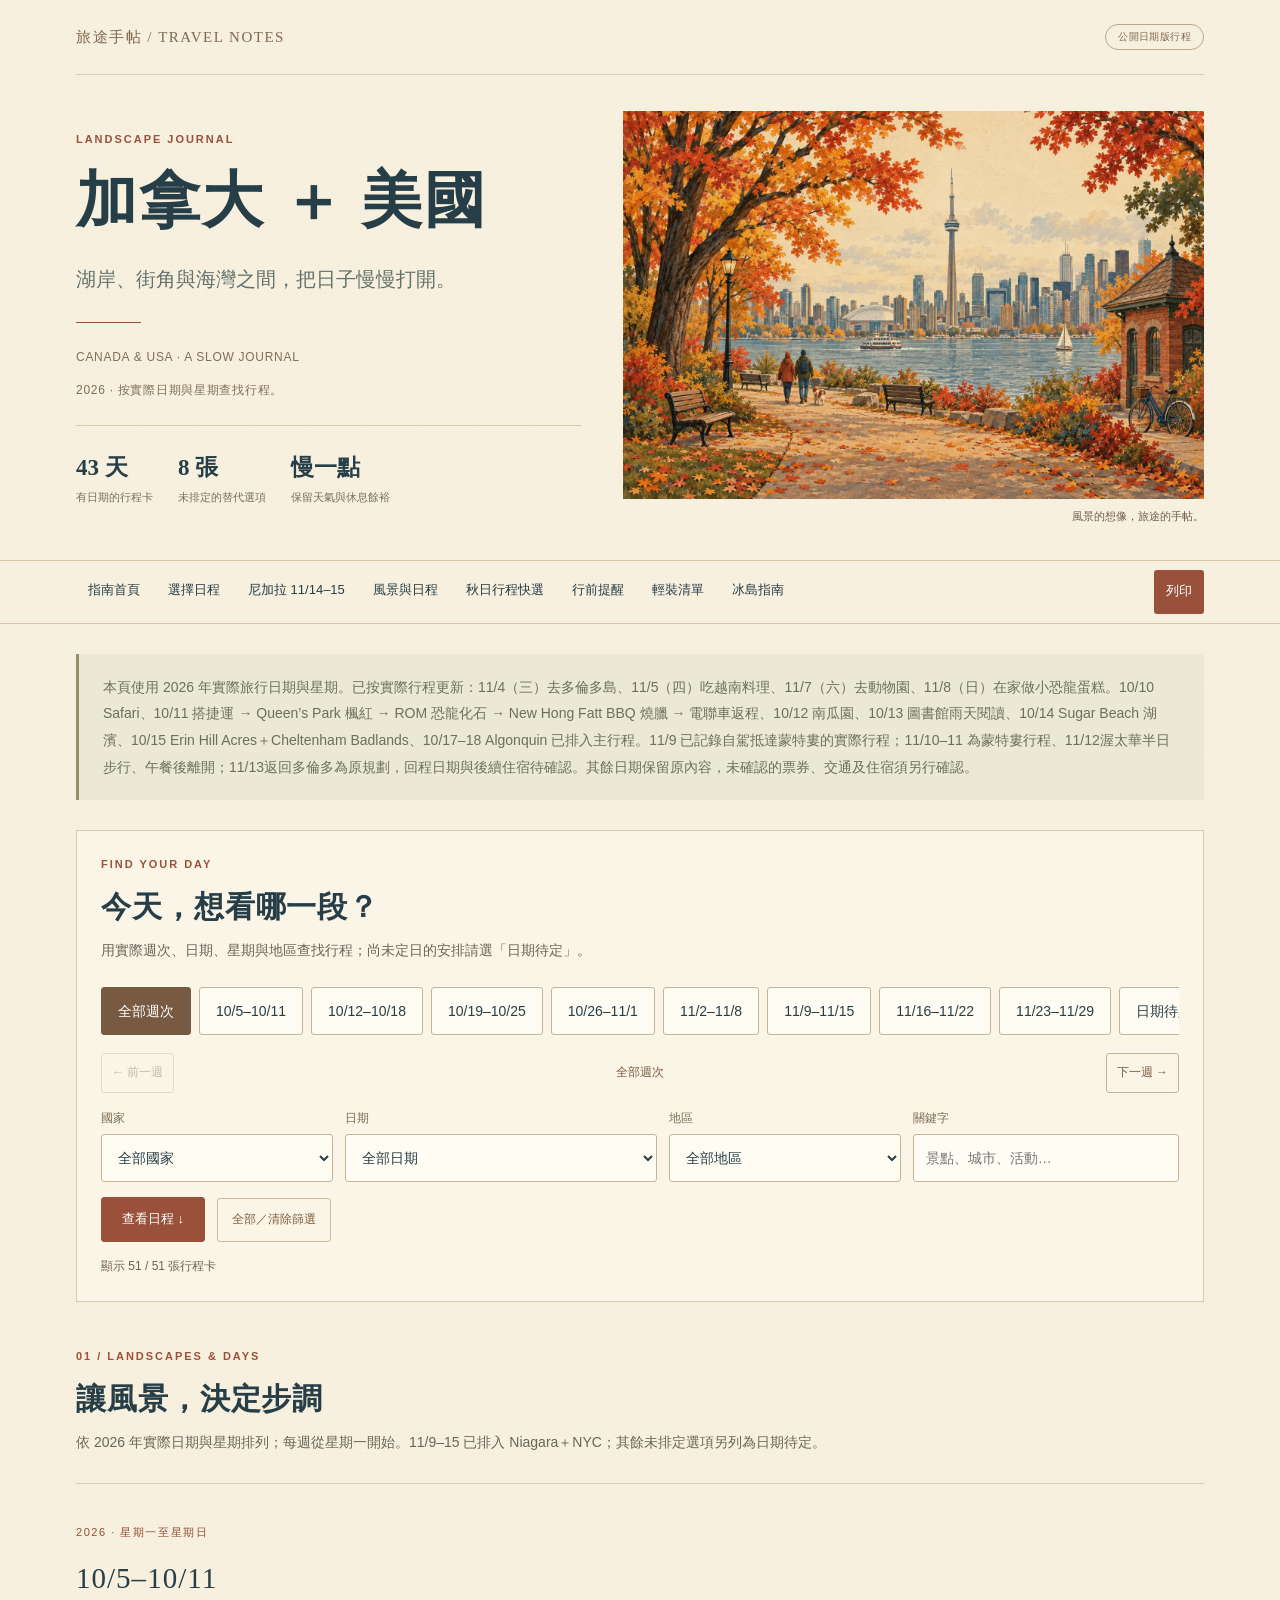
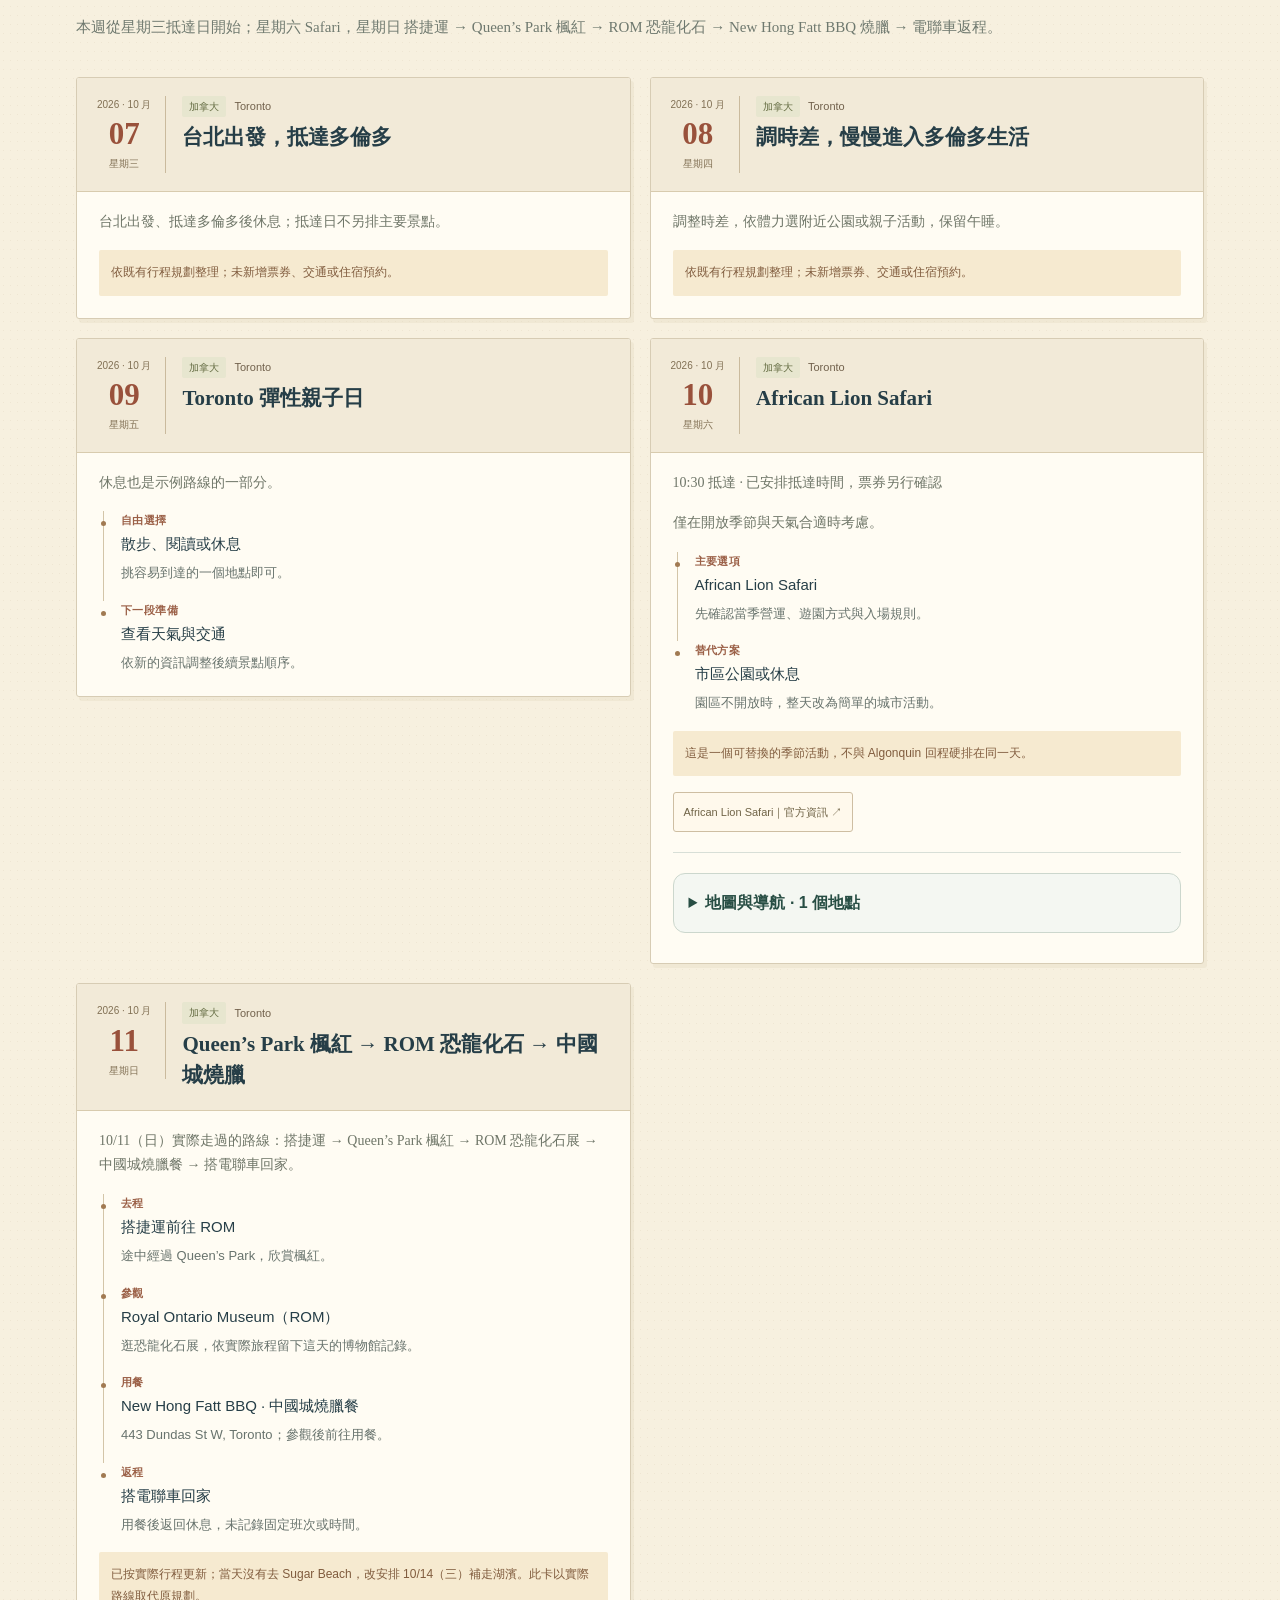
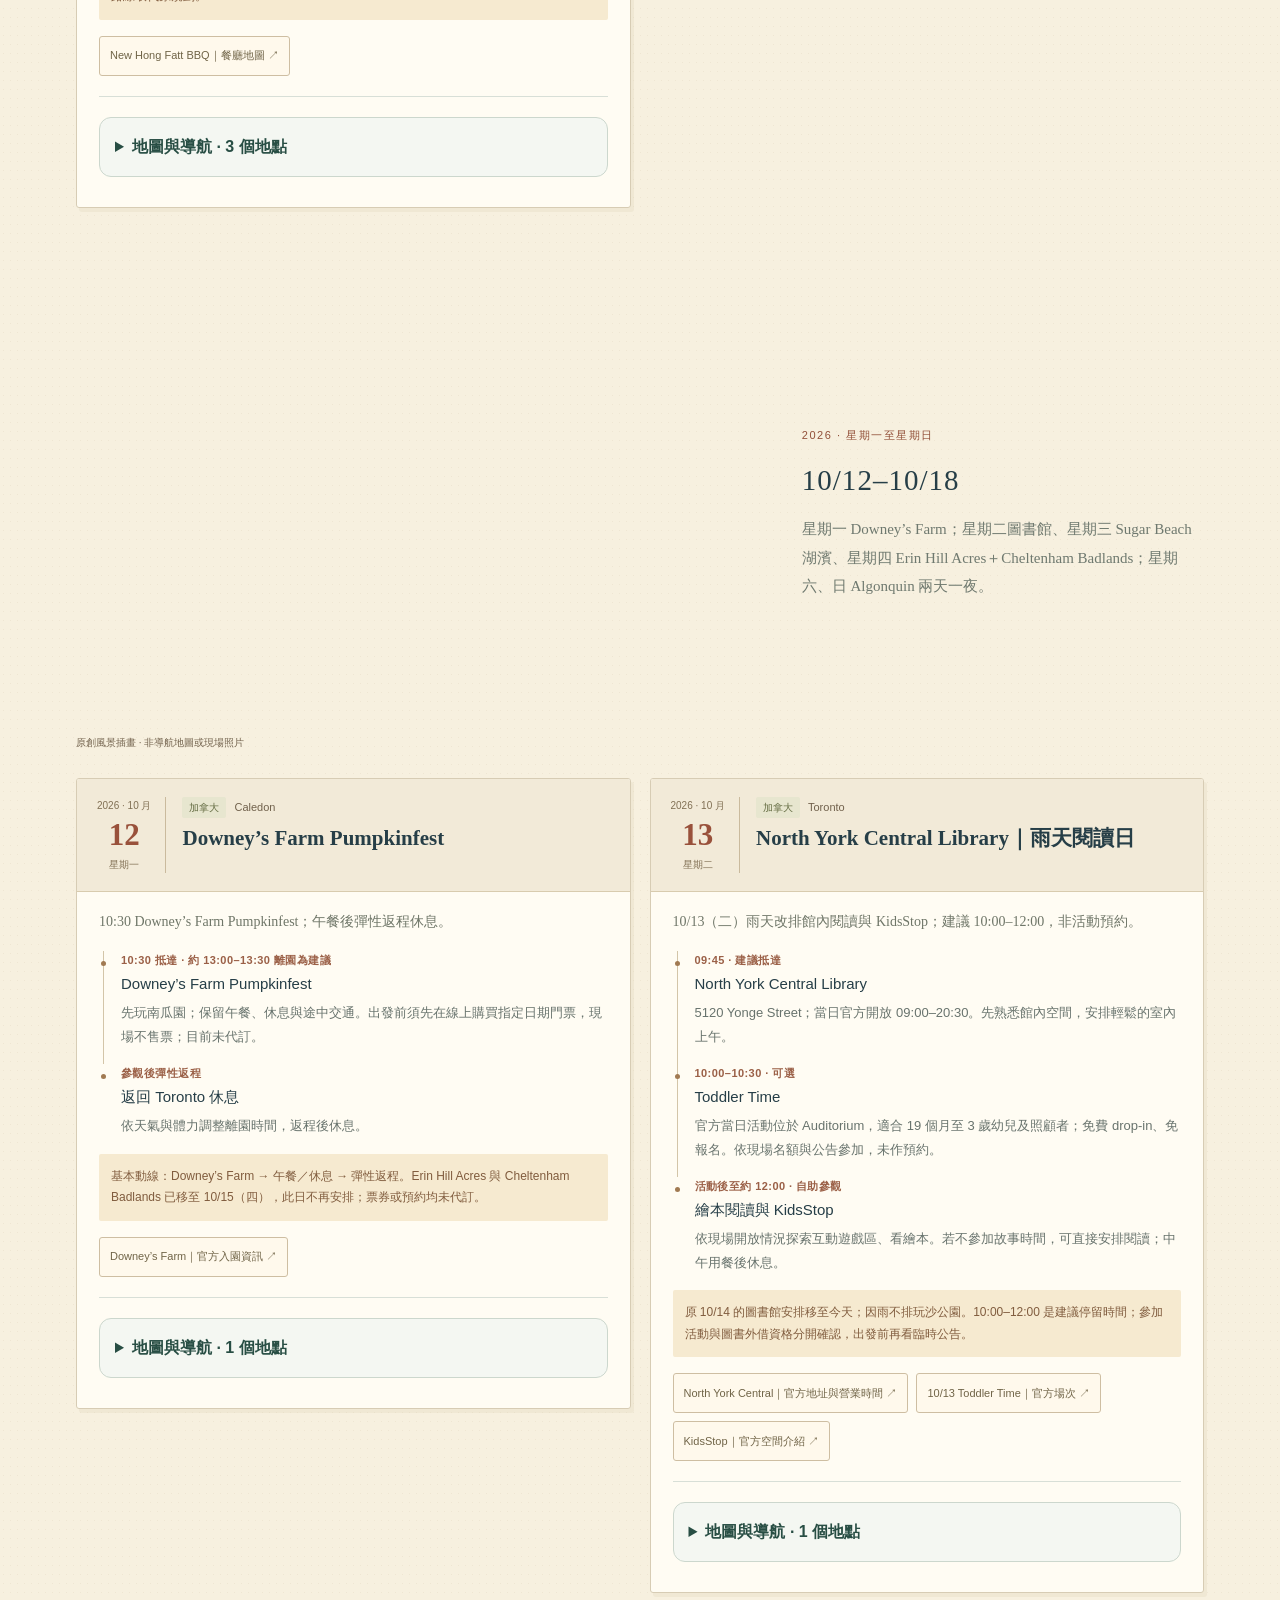
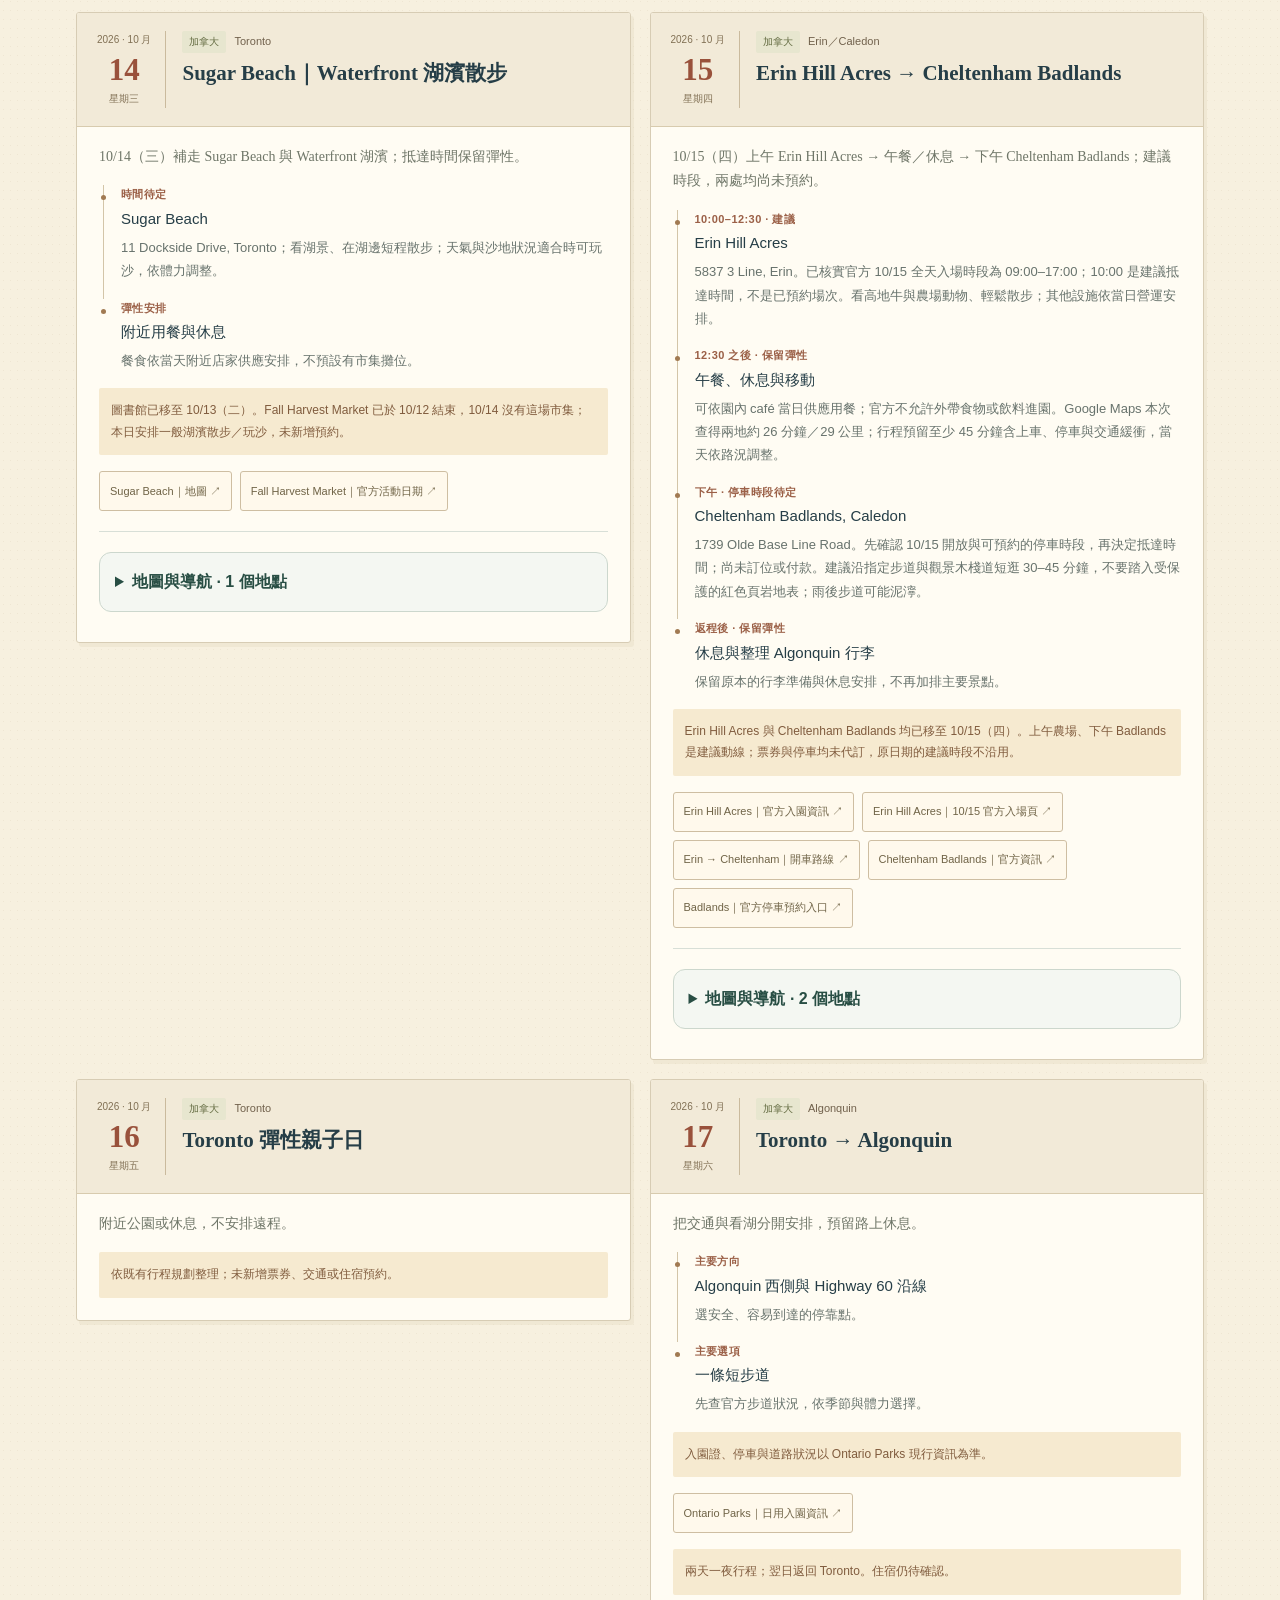
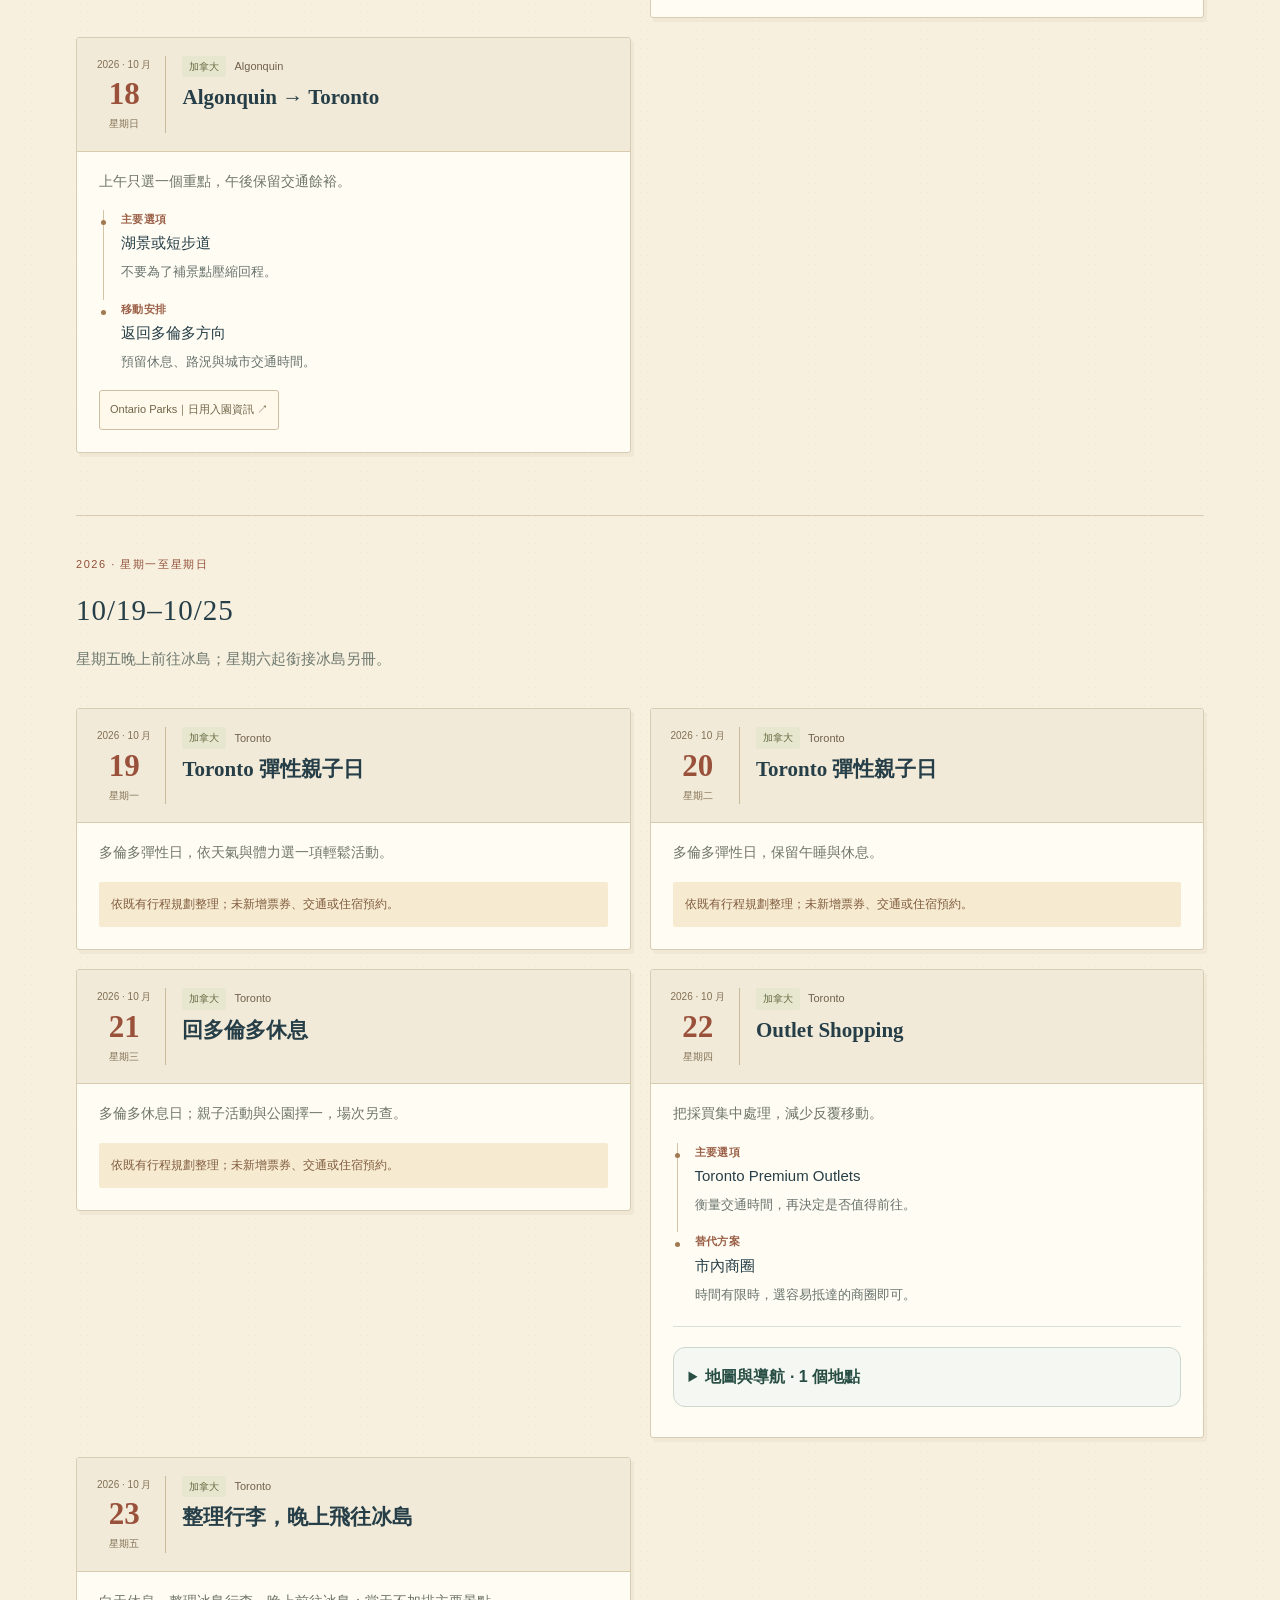
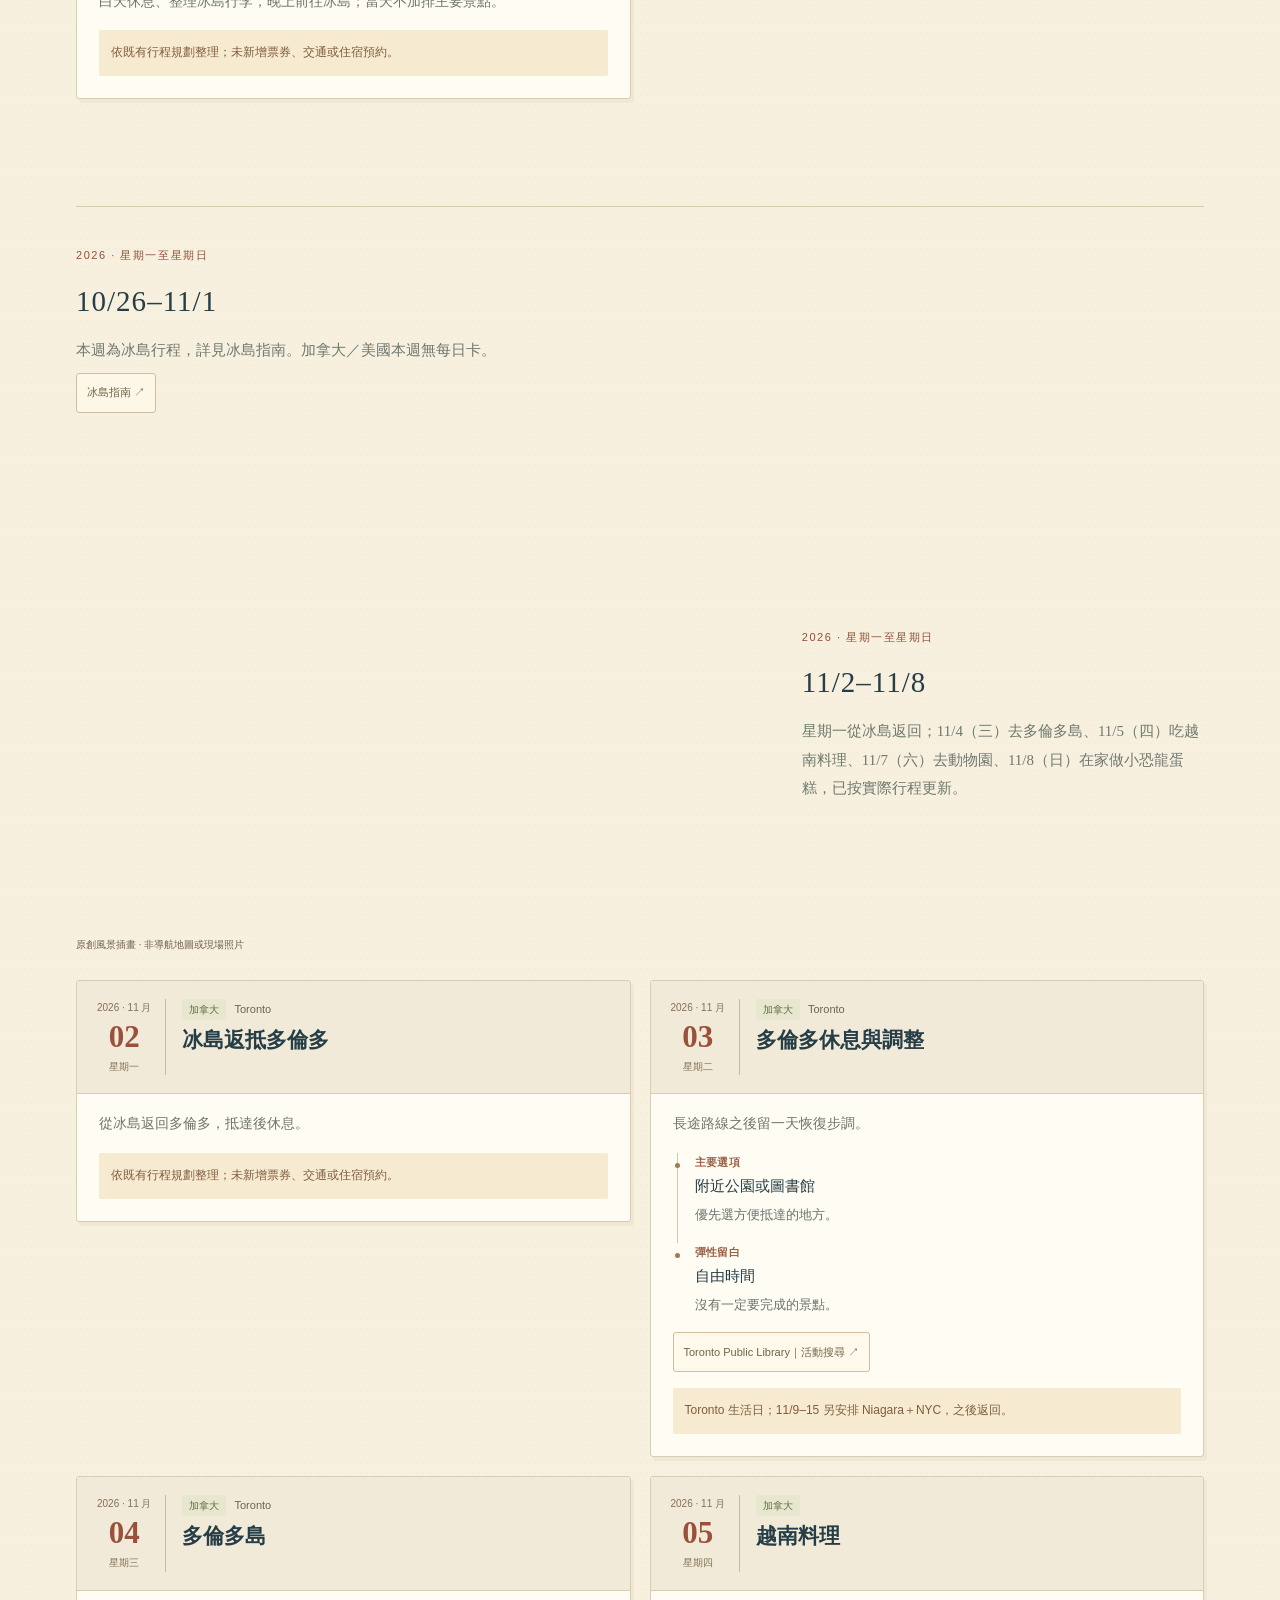
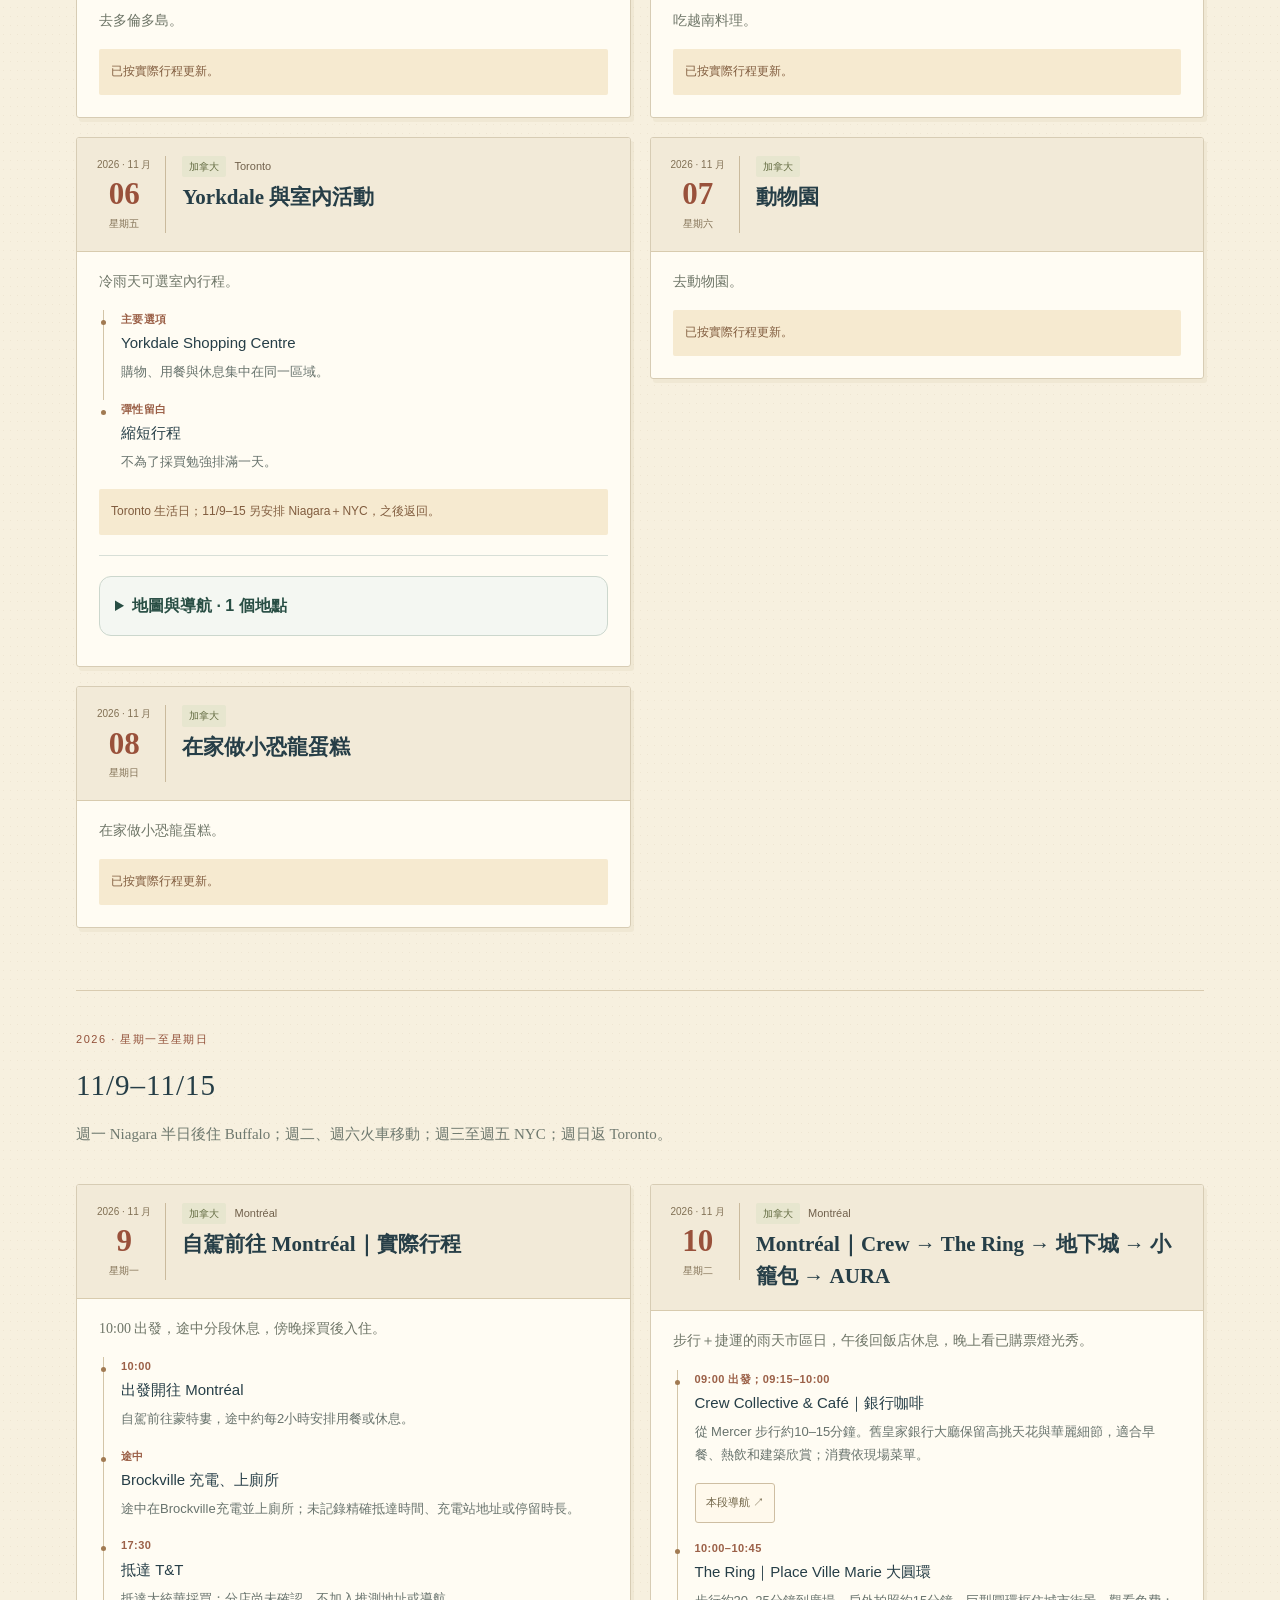
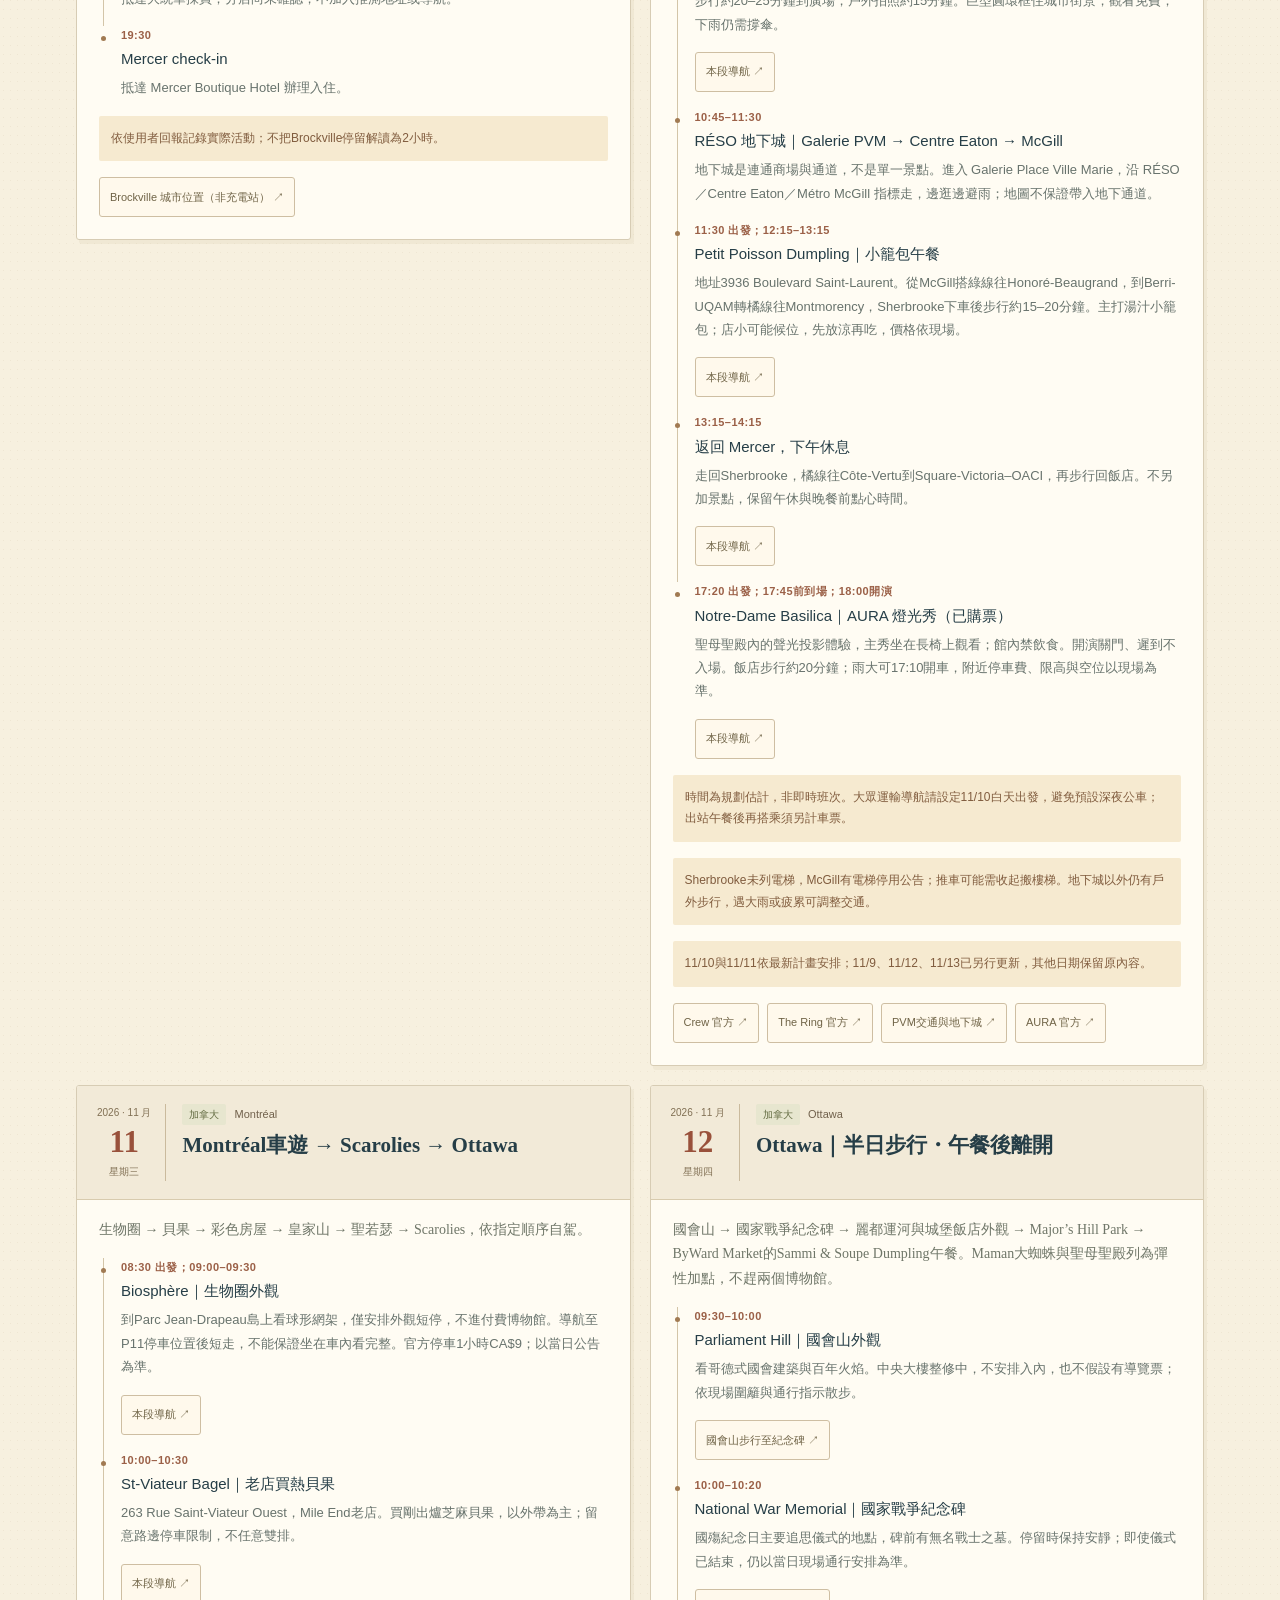
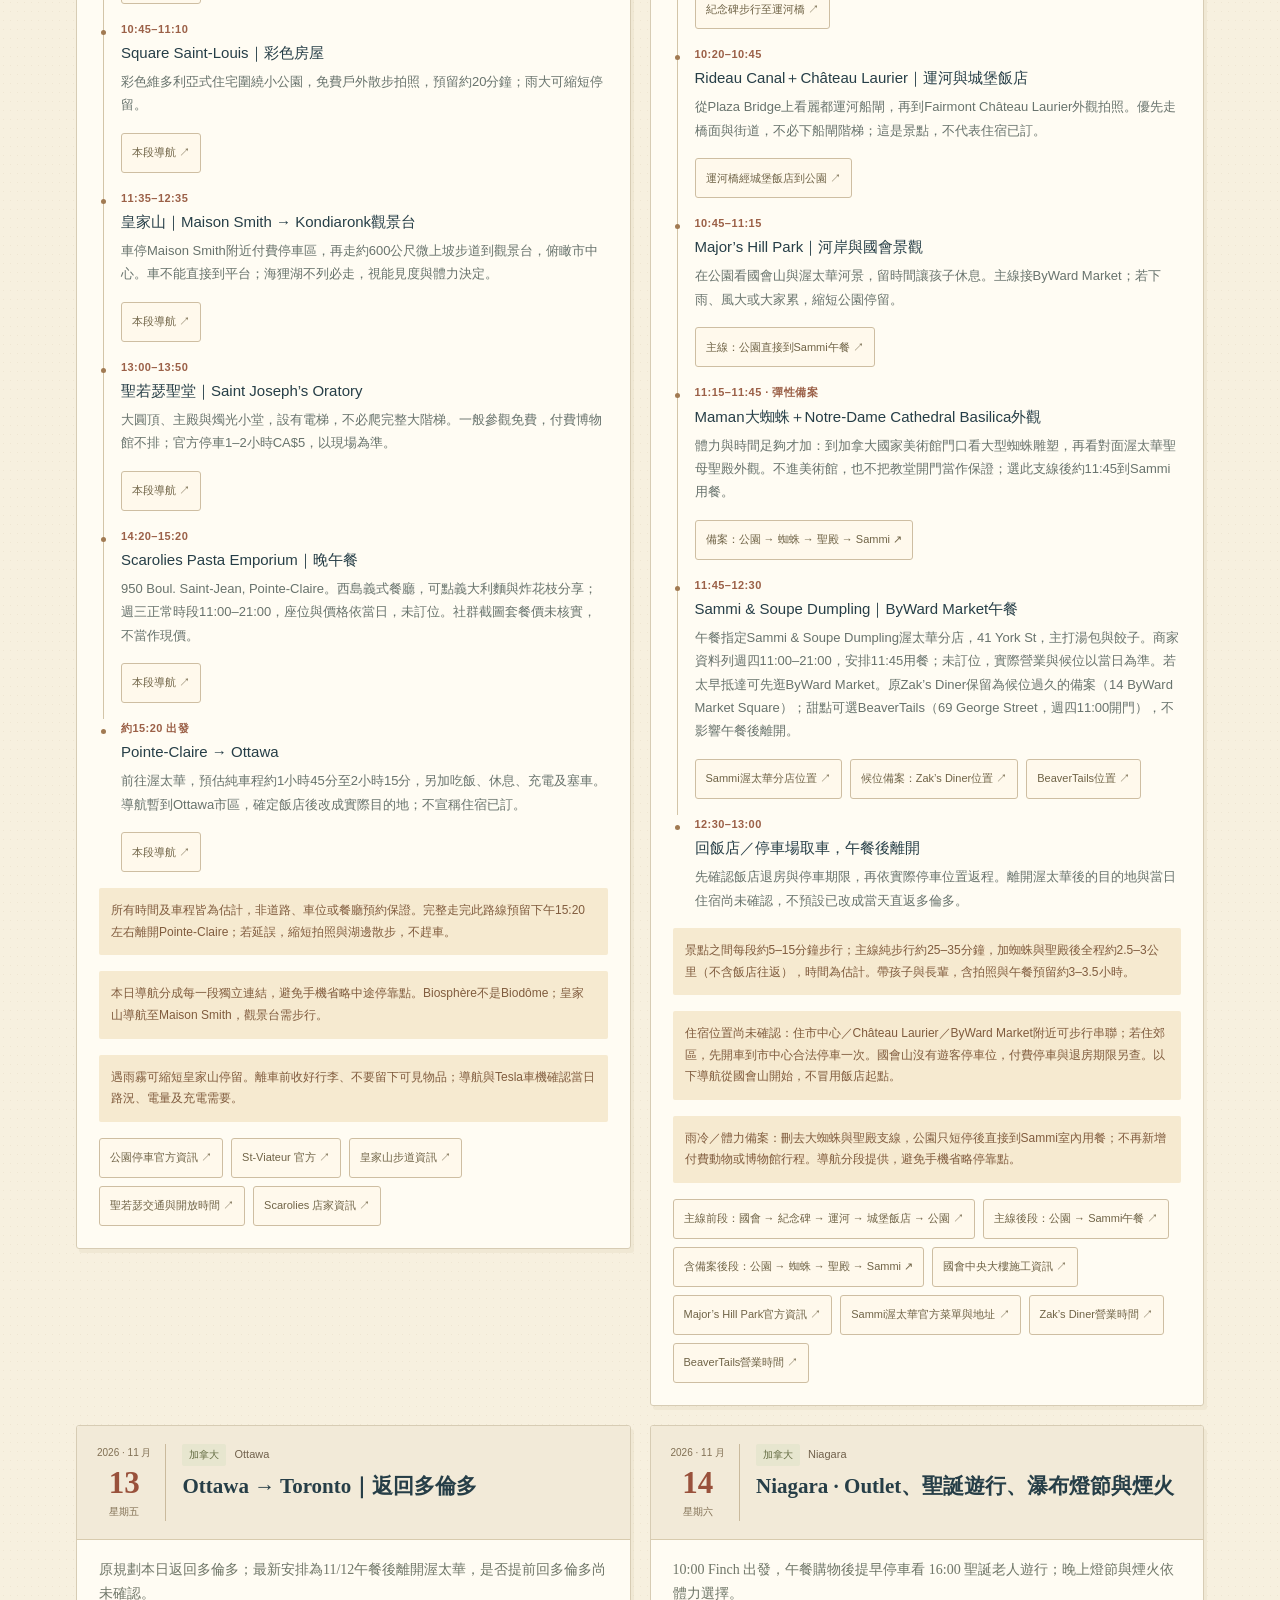
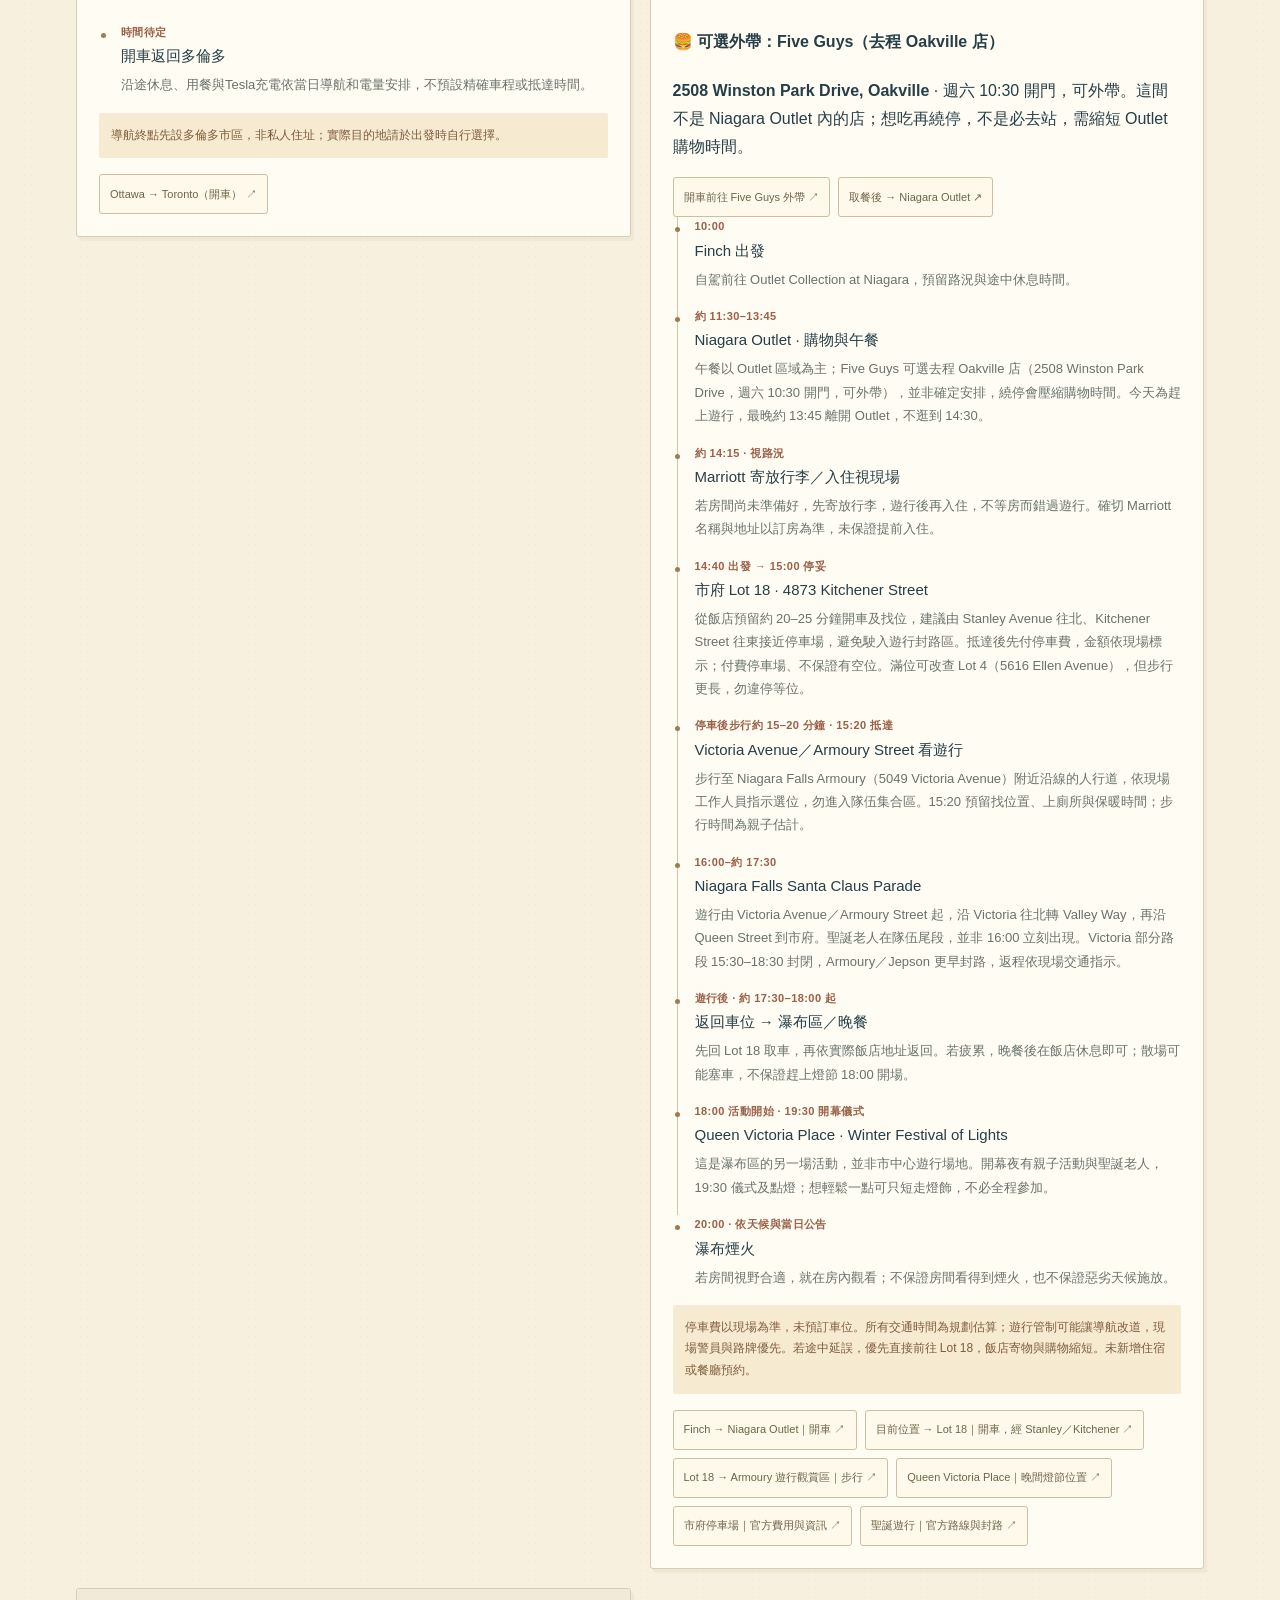
==== commit 4068ab1e: "Make optional Nov 14 Five Guys stop prominent with driving navigation" ====
--- a/canada.html
+++ b/canada.html
@@ -7,7 +7,7 @@
 <li><span class="time">11:15–11:45 · 彈性備案</span><strong class="event-title">Maman大蜘蛛＋Notre-Dame Cathedral Basilica外觀</strong><p class="detail">體力與時間足夠才加：到加拿大國家美術館門口看大型蜘蛛雕塑，再看對面渥太華聖母聖殿外觀。不進美術館，也不把教堂開門當作保證；選此支線後約11:45到Sammi用餐。</p><div class="maps"><a class="map-link" href="https://www.google.com/maps/dir/?api=1&amp;origin=Major's%20Hill%20Park%20Ottawa&amp;destination=Sammi%20%26%20Soupe%20Dumpling%2041%20York%20Street%20Ottawa&amp;waypoints=Maman%20National%20Gallery%20of%20Canada%20Ottawa%7CNotre-Dame%20Cathedral%20Basilica%20385%20Sussex%20Drive%20Ottawa&amp;travelmode=walking" target="_blank" rel="noopener noreferrer">備案：公園 → 蜘蛛 → 聖殿 → Sammi ↗</a></div></li>
 <li><span class="time">11:45–12:30</span><strong class="event-title">Sammi &amp; Soupe Dumpling｜ByWard Market午餐</strong><p class="detail">午餐指定Sammi &amp; Soupe Dumpling渥太華分店，41 York St，主打湯包與餃子。商家資料列週四11:00–21:00，安排11:45用餐；未訂位，實際營業與候位以當日為準。若太早抵達可先逛ByWard Market。原Zak’s Diner保留為候位過久的備案（14 ByWard Market Square）；甜點可選BeaverTails（69 George Street，週四11:00開門），不影響午餐後離開。</p><div class="maps"><a class="map-link" href="https://www.google.com/maps/search/?api=1&amp;query=Sammi%20%26%20Soupe%20Dumpling%2041%20York%20Street%20Ottawa" target="_blank" rel="noopener noreferrer">Sammi渥太華分店位置 ↗</a><a class="map-link" href="https://www.google.com/maps/search/?api=1&amp;query=Zak%27s+Diner+14+ByWard+Market+Square+Ottawa" target="_blank" rel="noopener noreferrer">候位備案：Zak’s Diner位置 ↗</a><a class="map-link" href="https://www.google.com/maps/search/?api=1&amp;query=BeaverTails+69+George+Street+Ottawa" target="_blank" rel="noopener noreferrer">BeaverTails位置 ↗</a></div></li>
 <li><span class="time">12:30–13:00</span><strong class="event-title">回飯店／停車場取車，午餐後離開</strong><p class="detail">先確認飯店退房與停車期限，再依實際停車位置返程。離開渥太華後的目的地與當日住宿尚未確認，不預設已改成當天直返多倫多。</p></li>
-</ul><p class="day-note">景點之間每段約5–15分鐘步行；主線純步行約25–35分鐘，加蜘蛛與聖殿後全程約2.5–3公里（不含飯店往返），時間為估計。帶孩子與長輩，含拍照與午餐預留約3–3.5小時。</p><p class="day-note">住宿位置尚未確認：住市中心／Château Laurier／ByWard Market附近可步行串聯；若住郊區，先開車到市中心合法停車一次。國會山沒有遊客停車位，付費停車與退房期限另查。以下導航從國會山開始，不冒用飯店起點。</p><p class="day-note">雨冷／體力備案：刪去大蜘蛛與聖殿支線，公園只短停後直接到Sammi室內用餐；不再新增付費動物或博物館行程。導航分段提供，避免手機省略停靠點。</p><div class="maps"><a class="map-link" href="https://www.google.com/maps/dir/?api=1&amp;origin=Parliament%20Hill%20Ottawa&amp;destination=Major's%20Hill%20Park%20Ottawa&amp;waypoints=National%20War%20Memorial%20Ottawa%7CPlaza%20Bridge%20Ottawa%7CFairmont%20Chateau%20Laurier%20Ottawa&amp;travelmode=walking" target="_blank" rel="noopener noreferrer">主線前段：國會 → 紀念碑 → 運河 → 城堡飯店 → 公園 ↗</a><a class="map-link" href="https://www.google.com/maps/dir/?api=1&amp;origin=Major's%20Hill%20Park%20Ottawa&amp;destination=Sammi%20%26%20Soupe%20Dumpling%2041%20York%20Street%20Ottawa&amp;travelmode=walking" target="_blank" rel="noopener noreferrer">主線後段：公園 → Sammi午餐 ↗</a><a class="map-link" href="https://www.google.com/maps/dir/?api=1&amp;origin=Major's%20Hill%20Park%20Ottawa&amp;destination=Sammi%20%26%20Soupe%20Dumpling%2041%20York%20Street%20Ottawa&amp;waypoints=Maman%20National%20Gallery%20of%20Canada%20Ottawa%7CNotre-Dame%20Cathedral%20Basilica%20385%20Sussex%20Drive%20Ottawa&amp;travelmode=walking" target="_blank" rel="noopener noreferrer">含備案後段：公園 → 蜘蛛 → 聖殿 → Sammi ↗</a><a class="map-link" href="https://www.canada.ca/en/public-services-procurement/services/infrastructure-buildings/parliamentary-precinct/projects-in-parliamentary-precinct/centre-block-project/about-centre-block-project.html" target="_blank" rel="noopener noreferrer">國會中央大樓施工資訊 ↗</a><a class="map-link" href="https://ncc-ccn.gc.ca/places/majors-hill-park" target="_blank" rel="noopener noreferrer">Major’s Hill Park官方資訊 ↗</a><a class="map-link" href="https://www.sammisoupedumpling.ca/ottawaqr-menu" target="_blank" rel="noopener noreferrer">Sammi渥太華官方菜單與地址 ↗</a><a class="map-link" href="https://zaksdiner.com/locations/byward-market" target="_blank" rel="noopener noreferrer">Zak’s Diner營業時間 ↗</a><a class="map-link" href="https://beavertails.com/stores/byward-market" target="_blank" rel="noopener noreferrer">BeaverTails營業時間 ↗</a></div></div></article><article class="day-card" id="date-2026-11-13" data-day="2026-11-13" data-week="2026-11-09" data-country="加拿大" data-region="Ottawa" data-date="2026-11-13"><div class="day-top"><div class="date-block"><span>2026 · 11 月</span><b>13</b><small>星期五</small></div><div class="day-heading"><div class="day-meta"><span class="tag">加拿大</span><span>Ottawa</span></div><h3>Ottawa → Toronto｜返回多倫多</h3></div></div><div class="day-body"><p class="lead">原規劃本日返回多倫多；最新安排為11/12午餐後離開渥太華，是否提前回多倫多尚未確認。</p><ul class="timeline"><li><span class="time">時間待定</span><strong class="event-title">開車返回多倫多</strong><p class="detail">沿途休息、用餐與Tesla充電依當日導航和電量安排，不預設精確車程或抵達時間。</p></li></ul><p class="day-note">導航終點先設多倫多市區，非私人住址；實際目的地請於出發時自行選擇。</p><div class="maps"><a class="map-link" href="https://www.google.com/maps/dir/?api=1&amp;origin=Ottawa%20Ontario%20Canada&amp;destination=Toronto%20Ontario%20Canada&amp;travelmode=driving" target="_blank" rel="noopener noreferrer">Ottawa → Toronto（開車） ↗</a></div></div></article><article class="day-card" id="date-2026-11-14" data-day="2026-11-14" data-week="2026-11-09" data-country="加拿大" data-region="Niagara" data-date="2026-11-14"><div class="day-top"><div class="date-block"><span>2026 · 11 月</span><b>14</b><small>星期六</small></div><div class="day-heading"><div class="day-meta"><span class="tag">加拿大</span><span>Niagara</span></div><h3>Niagara · Outlet、聖誕遊行、瀑布燈節與煙火</h3></div></div><div class="day-body"><p class="lead">10:00 Finch 出發，午餐購物後提早停車看 16:00 聖誕老人遊行；晚上燈節與煙火依體力選擇。</p><ul class="timeline">
+</ul><p class="day-note">景點之間每段約5–15分鐘步行；主線純步行約25–35分鐘，加蜘蛛與聖殿後全程約2.5–3公里（不含飯店往返），時間為估計。帶孩子與長輩，含拍照與午餐預留約3–3.5小時。</p><p class="day-note">住宿位置尚未確認：住市中心／Château Laurier／ByWard Market附近可步行串聯；若住郊區，先開車到市中心合法停車一次。國會山沒有遊客停車位，付費停車與退房期限另查。以下導航從國會山開始，不冒用飯店起點。</p><p class="day-note">雨冷／體力備案：刪去大蜘蛛與聖殿支線，公園只短停後直接到Sammi室內用餐；不再新增付費動物或博物館行程。導航分段提供，避免手機省略停靠點。</p><div class="maps"><a class="map-link" href="https://www.google.com/maps/dir/?api=1&amp;origin=Parliament%20Hill%20Ottawa&amp;destination=Major's%20Hill%20Park%20Ottawa&amp;waypoints=National%20War%20Memorial%20Ottawa%7CPlaza%20Bridge%20Ottawa%7CFairmont%20Chateau%20Laurier%20Ottawa&amp;travelmode=walking" target="_blank" rel="noopener noreferrer">主線前段：國會 → 紀念碑 → 運河 → 城堡飯店 → 公園 ↗</a><a class="map-link" href="https://www.google.com/maps/dir/?api=1&amp;origin=Major's%20Hill%20Park%20Ottawa&amp;destination=Sammi%20%26%20Soupe%20Dumpling%2041%20York%20Street%20Ottawa&amp;travelmode=walking" target="_blank" rel="noopener noreferrer">主線後段：公園 → Sammi午餐 ↗</a><a class="map-link" href="https://www.google.com/maps/dir/?api=1&amp;origin=Major's%20Hill%20Park%20Ottawa&amp;destination=Sammi%20%26%20Soupe%20Dumpling%2041%20York%20Street%20Ottawa&amp;waypoints=Maman%20National%20Gallery%20of%20Canada%20Ottawa%7CNotre-Dame%20Cathedral%20Basilica%20385%20Sussex%20Drive%20Ottawa&amp;travelmode=walking" target="_blank" rel="noopener noreferrer">含備案後段：公園 → 蜘蛛 → 聖殿 → Sammi ↗</a><a class="map-link" href="https://www.canada.ca/en/public-services-procurement/services/infrastructure-buildings/parliamentary-precinct/projects-in-parliamentary-precinct/centre-block-project/about-centre-block-project.html" target="_blank" rel="noopener noreferrer">國會中央大樓施工資訊 ↗</a><a class="map-link" href="https://ncc-ccn.gc.ca/places/majors-hill-park" target="_blank" rel="noopener noreferrer">Major’s Hill Park官方資訊 ↗</a><a class="map-link" href="https://www.sammisoupedumpling.ca/ottawaqr-menu" target="_blank" rel="noopener noreferrer">Sammi渥太華官方菜單與地址 ↗</a><a class="map-link" href="https://zaksdiner.com/locations/byward-market" target="_blank" rel="noopener noreferrer">Zak’s Diner營業時間 ↗</a><a class="map-link" href="https://beavertails.com/stores/byward-market" target="_blank" rel="noopener noreferrer">BeaverTails營業時間 ↗</a></div></div></article><article class="day-card" id="date-2026-11-13" data-day="2026-11-13" data-week="2026-11-09" data-country="加拿大" data-region="Ottawa" data-date="2026-11-13"><div class="day-top"><div class="date-block"><span>2026 · 11 月</span><b>13</b><small>星期五</small></div><div class="day-heading"><div class="day-meta"><span class="tag">加拿大</span><span>Ottawa</span></div><h3>Ottawa → Toronto｜返回多倫多</h3></div></div><div class="day-body"><p class="lead">原規劃本日返回多倫多；最新安排為11/12午餐後離開渥太華，是否提前回多倫多尚未確認。</p><ul class="timeline"><li><span class="time">時間待定</span><strong class="event-title">開車返回多倫多</strong><p class="detail">沿途休息、用餐與Tesla充電依當日導航和電量安排，不預設精確車程或抵達時間。</p></li></ul><p class="day-note">導航終點先設多倫多市區，非私人住址；實際目的地請於出發時自行選擇。</p><div class="maps"><a class="map-link" href="https://www.google.com/maps/dir/?api=1&amp;origin=Ottawa%20Ontario%20Canada&amp;destination=Toronto%20Ontario%20Canada&amp;travelmode=driving" target="_blank" rel="noopener noreferrer">Ottawa → Toronto（開車） ↗</a></div></div></article><article class="day-card" id="date-2026-11-14" data-day="2026-11-14" data-week="2026-11-09" data-country="加拿大" data-region="Niagara" data-date="2026-11-14"><div class="day-top"><div class="date-block"><span>2026 · 11 月</span><b>14</b><small>星期六</small></div><div class="day-heading"><div class="day-meta"><span class="tag">加拿大</span><span>Niagara</span></div><h3>Niagara · Outlet、聖誕遊行、瀑布燈節與煙火</h3></div></div><div class="day-body"><p class="lead">10:00 Finch 出發，午餐購物後提早停車看 16:00 聖誕老人遊行；晚上燈節與煙火依體力選擇。</p><section id="niagara-five-guys"><h4>🍔 可選外帶：Five Guys（去程 Oakville 店）</h4><p><strong>2508 Winston Park Drive, Oakville</strong> · 週六 10:30 開門，可外帶。這間不是 Niagara Outlet 內的店；想吃再繞停，不是必去站，需縮短 Outlet 購物時間。</p><div class="maps"><a class="map-link" href="https://www.google.com/maps/dir/?api=1&amp;destination=Five+Guys,+2508+Winston+Park+Drive,+Oakville,+Ontario&amp;travelmode=driving" target="_blank" rel="noopener noreferrer">開車前往 Five Guys 外帶 ↗</a><a class="map-link" href="https://www.google.com/maps/dir/?api=1&amp;origin=Five+Guys,+2508+Winston+Park+Drive,+Oakville,+Ontario&amp;destination=Outlet+Collection+at+Niagara,+300+Taylor+Road,+Niagara-on-the-Lake,+Ontario&amp;travelmode=driving" target="_blank" rel="noopener noreferrer">取餐後 → Niagara Outlet ↗</a></div></section><ul class="timeline">
 <li><span class="time">10:00</span><strong class="event-title">Finch 出發</strong><p class="detail">自駕前往 Outlet Collection at Niagara，預留路況與途中休息時間。</p></li>
 <li><span class="time">約 11:30–13:45</span><strong class="event-title">Niagara Outlet · 購物與午餐</strong><p class="detail">午餐以 Outlet 區域為主；Five Guys 可選去程 Oakville 店（2508 Winston Park Drive，週六 10:30 開門，可外帶），並非確定安排，繞停會壓縮購物時間。今天為趕上遊行，最晚約 13:45 離開 Outlet，不逛到 14:30。</p></li>
 <li><span class="time">約 14:15 · 視路況</span><strong class="event-title">Marriott 寄放行李／入住視現場</strong><p class="detail">若房間尚未準備好，先寄放行李，遊行後再入住，不等房而錯過遊行。確切 Marriott 名稱與地址以訂房為準，未保證提前入住。</p></li>
